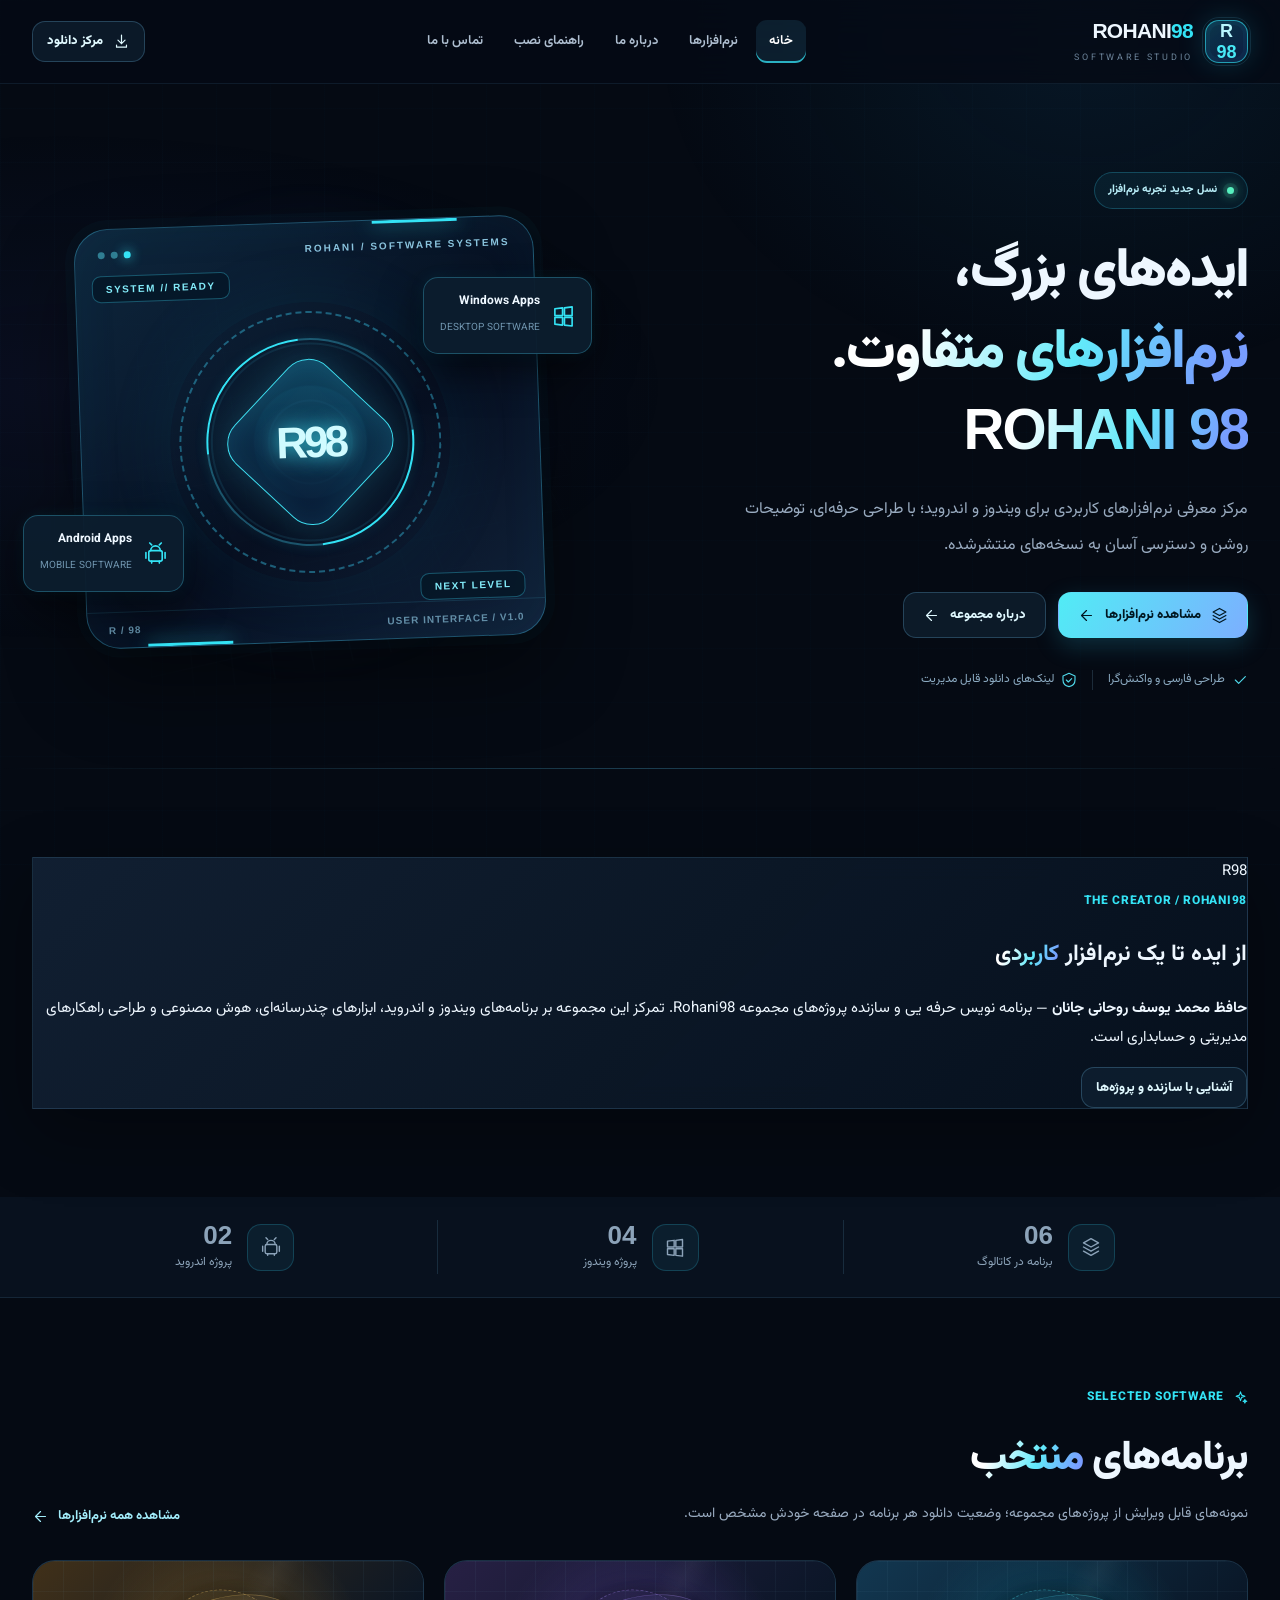
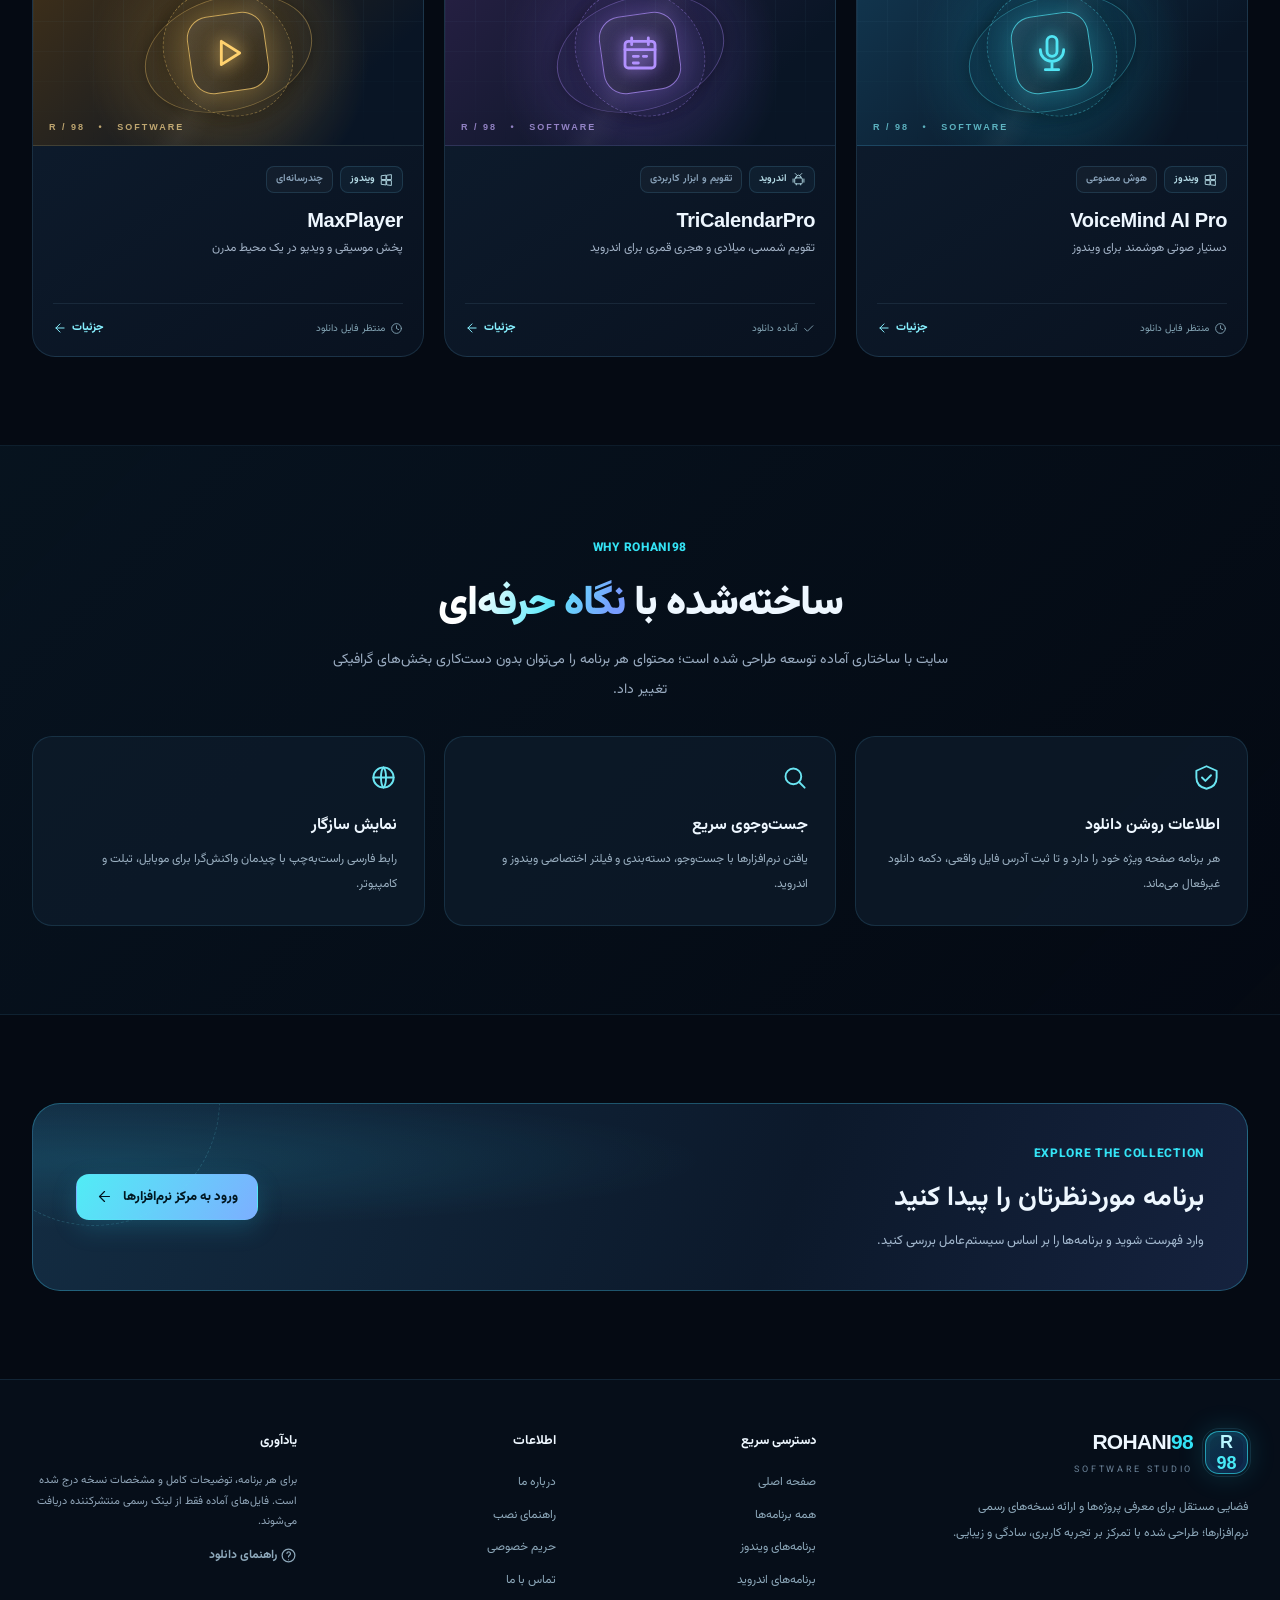
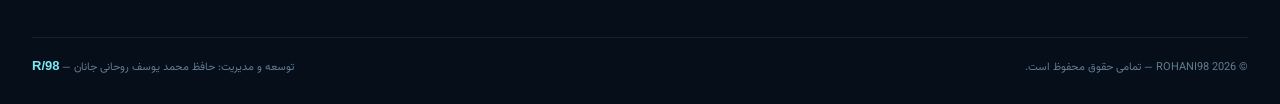
==== index.html @ c18f3418 "Add files via upload" ====
<!doctype html>
<html lang="fa" dir="rtl"><head><meta charset="utf-8"><meta name="viewport" content="width=device-width, initial-scale=1"><meta name="theme-color" content="#050a13"><meta name="description" content="Rohani98 - مجموعه معرفی و دانلود برنامه‌های ویندوز و اندروید"><meta name="color-scheme" content="dark"><title>خانه | Rohani98</title><link rel="icon" type="image/svg+xml" href="assets/images/favicon.svg"><link rel="stylesheet" href="assets/css/style.css"><script defer src="assets/js/apps.js"></script><script defer src="assets/js/main.js"></script></head><body data-page="home"><a class="skip" href="#main">پرش به محتوا</a>
<header class="site-header"><div class="container header-row"><a class="brand" href="index.html" aria-label="خانه روهانی ۹۸"><span class="brand-mark">R<span style="color:#48e9f6">98</span></span><span><span class="brand-title">ROHANI<span>98</span></span><small class="brand-sub">SOFTWARE STUDIO</small></span></a>
<nav class="nav" id="primary-nav" aria-label="فهرست اصلی">
<a class="nav-link" data-nav="home" href="index.html">خانه</a>
<a class="nav-link" data-nav="apps" href="apps.html">نرم‌افزارها</a>
<a class="nav-link" data-nav="about" href="about.html">درباره ما</a>
<a class="nav-link" data-nav="support" href="support.html">راهنمای نصب</a>
<a class="nav-link" data-nav="contact" href="contact.html">تماس با ما</a>
</nav><div class="header-action"><a href="apps.html" class="btn btn-outline btn-sm"><svg class="i" viewBox="0 0 24 24" fill="none" stroke="currentColor" stroke-width="1.7" stroke-linejoin="round" stroke-linecap="round" aria-hidden="true"><path d="M12 3v12m-5-5 5 5 5-5M5 17v3h14v-3"/></svg> مرکز دانلود</a><button type="button" id="menu-toggle" class="mobile-menu" aria-label="باز و بسته کردن فهرست" aria-expanded="false" aria-controls="primary-nav"><svg class="i" viewBox="0 0 24 24" fill="none" stroke="currentColor" stroke-width="1.7" stroke-linejoin="round" stroke-linecap="round" aria-hidden="true"><path d="M4 7h16M4 12h16M4 17h16"/></svg></button></div></div></header><main id="main">
<section class="hero"><div class="container hero-grid"><div class="hero-copy"><span class="pill"><span class="pulse-dot"></span> نسل جدید تجربه نرم‌افزار</span><h1>ایده‌های بزرگ،<br><span class="gradient-text">نرم‌افزارهای متفاوت.</span><br><span class="latin gradient-text" dir="ltr">ROHANI 98</span></h1><p>مرکز معرفی نرم‌افزارهای کاربردی برای ویندوز و اندروید؛ با طراحی حرفه‌ای، توضیحات روشن و دسترسی آسان به نسخه‌های منتشرشده.</p><div class="hero-actions"><a class="btn btn-primary" href="apps.html"><svg class="i" viewBox="0 0 24 24" fill="none" stroke="currentColor" stroke-width="1.7" stroke-linejoin="round" stroke-linecap="round" aria-hidden="true"><path d="m12 2 9 5-9 5-9-5zm-9 10 9 5 9-5M3 17l9 5 9-5"/></svg> مشاهده نرم‌افزارها <svg class="i" viewBox="0 0 24 24" fill="none" stroke="currentColor" stroke-width="1.7" stroke-linejoin="round" stroke-linecap="round" aria-hidden="true"><path d="M19 12H5m7 7-7-7 7-7"/></svg></a><a class="btn btn-outline" href="about.html">درباره مجموعه <svg class="i" viewBox="0 0 24 24" fill="none" stroke="currentColor" stroke-width="1.7" stroke-linejoin="round" stroke-linecap="round" aria-hidden="true"><path d="M19 12H5m7 7-7-7 7-7"/></svg></a></div><div class="hero-proof"><span><svg class="i" viewBox="0 0 24 24" fill="none" stroke="currentColor" stroke-width="1.7" stroke-linejoin="round" stroke-linecap="round" aria-hidden="true"><path d="m5 12 5 5L20 7"/></svg> طراحی فارسی و واکنش‌گرا</span><span class="sep"></span><span><svg class="i" viewBox="0 0 24 24" fill="none" stroke="currentColor" stroke-width="1.7" stroke-linejoin="round" stroke-linecap="round" aria-hidden="true"><path d="m12 2 9 4v6c0 6-4 9-9 10-5-1-9-4-9-10V6z"/><path d="m8 12 3 3 5-5"/></svg> لینک‌های دانلود قابل مدیریت</span></div></div>
<div class="hero-visual" aria-label="نمای تزئینی فناوری روهانی ۹۸"><div class="visual-halo"></div><div class="visual-grid"></div><div class="cyber-panel"><div class="panel-top"><span>ROHANI / SOFTWARE SYSTEMS</span><span class="panel-lights"><i></i><i></i><i></i></span></div><div class="panel-center"><div class="radar"><div class="radar-core"><span>R98</span></div></div></div><span class="radar-badge badge-top">SYSTEM // READY</span><span class="radar-badge badge-bottom">NEXT LEVEL</span><div class="panel-footer"><span>USER INTERFACE / V1.0</span><span>R / 98</span></div></div><div class="float-card float-a"><svg class="i" viewBox="0 0 24 24" fill="none" stroke="currentColor" stroke-width="1.7" stroke-linejoin="round" stroke-linecap="round" aria-hidden="true"><path d="M3 5 11 4v8H3zm10-1 8-1v9h-8zM3 14h8v8l-8-1zm10 0h8v9l-8-1z"/></svg><span><b>Windows Apps</b><small>DESKTOP SOFTWARE</small></span></div><div class="float-card float-b"><svg class="i" viewBox="0 0 24 24" fill="none" stroke="currentColor" stroke-width="1.7" stroke-linejoin="round" stroke-linecap="round" aria-hidden="true"><rect x="5" y="9" width="14" height="11" rx="2"/><path d="M7 9a5 5 0 0 1 10 0M8 3 6 1m10 2 2-2M2 11v6m20-6v6M8 20v2m8-2v2"/></svg><span><b>Android Apps</b><small>MOBILE SOFTWARE</small></span></div></div></div></section>
<section class="section studio-section" aria-labelledby="studio-title"><div class="container"><div class="studio-banner glass" data-aos><div class="studio-symbol">R<span>98</span></div><div class="studio-copy"><span class="eyebrow">THE CREATOR / ROHANI98</span><h2 id="studio-title">از ایده تا یک نرم‌افزار <span class="gradient-text">کاربردی</span></h2><p><strong>حافظ محمد یوسف روحانی جانان</strong> — برنامه نویس حرفه یی و سازنده پروژه‌های مجموعه Rohani98. تمرکز این مجموعه بر برنامه‌های ویندوز و اندروید، ابزارهای چندرسانه‌ای، هوش مصنوعی و طراحی راهکارهای مدیریتی و حسابداری است.</p><a href="about.html" class="btn btn-outline btn-sm">آشنایی با سازنده و پروژه‌ها</a></div></div></div></section>
<div class="metrics-strip"><div class="container metrics-grid"><div class="metric"><span class="metric-icon"><svg class="i" viewBox="0 0 24 24" fill="none" stroke="currentColor" stroke-width="1.7" stroke-linejoin="round" stroke-linecap="round" aria-hidden="true"><path d="m12 2 9 5-9 5-9-5zm-9 10 9 5 9-5M3 17l9 5 9-5"/></svg></span><span><strong id="app-count">۰۶</strong><span>برنامه در کاتالوگ</span></span></div><div class="metric"><span class="metric-icon"><svg class="i" viewBox="0 0 24 24" fill="none" stroke="currentColor" stroke-width="1.7" stroke-linejoin="round" stroke-linecap="round" aria-hidden="true"><path d="M3 5 11 4v8H3zm10-1 8-1v9h-8zM3 14h8v8l-8-1zm10 0h8v9l-8-1z"/></svg></span><span><strong id="windows-count">۰۴</strong><span>پروژه ویندوز</span></span></div><div class="metric"><span class="metric-icon"><svg class="i" viewBox="0 0 24 24" fill="none" stroke="currentColor" stroke-width="1.7" stroke-linejoin="round" stroke-linecap="round" aria-hidden="true"><rect x="5" y="9" width="14" height="11" rx="2"/><path d="M7 9a5 5 0 0 1 10 0M8 3 6 1m10 2 2-2M2 11v6m20-6v6M8 20v2m8-2v2"/></svg></span><span><strong id="android-count">۰۲</strong><span>پروژه اندروید</span></span></div></div></div>
<section class="section" id="software"><div class="container"><div class="section-head"><div><span class="eyebrow"><svg class="i" viewBox="0 0 24 24" fill="none" stroke="currentColor" stroke-width="1.7" stroke-linejoin="round" stroke-linecap="round" aria-hidden="true"><path d="m12 3 1.8 5.2L19 10l-5.2 1.8L12 17l-1.8-5.2L5 10l5.2-1.8zm7 12 .8 2.2L22 18l-2.2.8L19 21l-.8-2.2L16 18l2.2-.8z"/></svg> SELECTED SOFTWARE</span><h2>برنامه‌های <span class="gradient-text">منتخب</span></h2><p>نمونه‌های قابل ویرایش از پروژه‌های مجموعه؛ وضعیت دانلود هر برنامه در صفحه خودش مشخص است.</p></div><a class="text-link" href="apps.html">مشاهده همه نرم‌افزارها <svg class="i" viewBox="0 0 24 24" fill="none" stroke="currentColor" stroke-width="1.7" stroke-linejoin="round" stroke-linecap="round" aria-hidden="true"><path d="M19 12H5m7 7-7-7 7-7"/></svg></a></div><div class="apps-grid" id="featured-apps"></div></div></section>
<section class="section features-section"><div class="container"><div class="section-head center"><span class="eyebrow">WHY ROHANI98</span><h2>ساخته‌شده با <span class="gradient-text">نگاه حرفه‌ای</span></h2><p>سایت با ساختاری آماده توسعه طراحی شده است؛ محتوای هر برنامه را می‌توان بدون دست‌کاری بخش‌های گرافیکی تغییر داد.</p></div><div class="features-grid"><div class="feature-box" data-aos><svg class="i" viewBox="0 0 24 24" fill="none" stroke="currentColor" stroke-width="1.7" stroke-linejoin="round" stroke-linecap="round" aria-hidden="true"><path d="m12 2 9 4v6c0 6-4 9-9 10-5-1-9-4-9-10V6z"/><path d="m8 12 3 3 5-5"/></svg><h3>اطلاعات روشن دانلود</h3><p>هر برنامه صفحه ویژه خود را دارد و تا ثبت آدرس فایل واقعی، دکمه دانلود غیرفعال می‌ماند.</p></div><div class="feature-box" data-aos><svg class="i" viewBox="0 0 24 24" fill="none" stroke="currentColor" stroke-width="1.7" stroke-linejoin="round" stroke-linecap="round" aria-hidden="true"><circle cx="11" cy="11" r="7"/><path d="m16 16 5 5"/></svg><h3>جست‌وجوی سریع</h3><p>یافتن نرم‌افزارها با جست‌وجو، دسته‌بندی و فیلتر اختصاصی ویندوز و اندروید.</p></div><div class="feature-box" data-aos><svg class="i" viewBox="0 0 24 24" fill="none" stroke="currentColor" stroke-width="1.7" stroke-linejoin="round" stroke-linecap="round" aria-hidden="true"><circle cx="12" cy="12" r="9"/><path d="M3 12h18M12 3c3 3 3 15 0 18M12 3c-3 3-3 15 0 18"/></svg><h3>نمایش سازگار</h3><p>رابط فارسی راست‌به‌چپ با چیدمان واکنش‌گرا برای موبایل، تبلت و کامپیوتر.</p></div></div></div></section>
<section class="section"><div class="container"><div class="cta-wrap"><div><span class="eyebrow">EXPLORE THE COLLECTION</span><h2>برنامه موردنظرتان را پیدا کنید</h2><p>وارد فهرست شوید و برنامه‌ها را بر اساس سیستم‌عامل بررسی کنید.</p></div><a class="btn btn-primary" href="apps.html">ورود به مرکز نرم‌افزارها <svg class="i" viewBox="0 0 24 24" fill="none" stroke="currentColor" stroke-width="1.7" stroke-linejoin="round" stroke-linecap="round" aria-hidden="true"><path d="M19 12H5m7 7-7-7 7-7"/></svg></a></div></div></section></main><footer class="site-footer"><div class="container"><div class="footer-grid"><div class="footer-about"><a class="brand" href="index.html" aria-label="خانه روهانی ۹۸"><span class="brand-mark">R<span style="color:#48e9f6">98</span></span><span><span class="brand-title">ROHANI<span>98</span></span><small class="brand-sub">SOFTWARE STUDIO</small></span></a><p>فضایی مستقل برای معرفی پروژه‌ها و ارائه نسخه‌های رسمی نرم‌افزارها؛ طراحی شده با تمرکز بر تجربه کاربری، سادگی و زیبایی.</p></div>
<div class="footer-col"><h3>دسترسی سریع</h3><a href="index.html">صفحه اصلی</a><a href="apps.html">همه برنامه‌ها</a><a href="apps.html?platform=windows">برنامه‌های ویندوز</a><a href="apps.html?platform=android">برنامه‌های اندروید</a></div>
<div class="footer-col"><h3>اطلاعات</h3><a href="about.html">درباره ما</a><a href="support.html">راهنمای نصب</a><a href="privacy.html">حریم خصوصی</a><a href="contact.html">تماس با ما</a></div>
<div class="footer-col"><h3>یادآوری</h3><p class="footer-note">برای هر برنامه، توضیحات کامل و مشخصات نسخه درج شده است. فایل‌های آماده فقط از لینک رسمی منتشرکننده دریافت می‌شوند.</p><a class="text-link" href="support.html"><svg class="i" viewBox="0 0 24 24" fill="none" stroke="currentColor" stroke-width="1.7" stroke-linejoin="round" stroke-linecap="round" aria-hidden="true"><circle cx="12" cy="12" r="9"/><path d="M9.8 9a2.5 2.5 0 1 1 4.3 2c-1.2 1.1-2.1 1.4-2.1 3M12 18h.01"/></svg> راهنمای دانلود</a></div></div><div class="footer-bottom"><span>© <span id="year"></span> ROHANI98 — تمامی حقوق محفوظ است.</span><span>توسعه و مدیریت: <a href="about.html">حافظ محمد یوسف روحانی جانان</a> — <b>R/98</b></span></div></div></footer></body></html>
---- assets/css/style.css ----
@import url('https://fonts.googleapis.com/css2?family=Vazirmatn:wght@300;400;500;600;700;800;900&display=swap');
:root{color-scheme:dark;--bg:#050a13;--bg2:#08111d;--panel:#0d1727;--panel2:#0f2032;--text:#eef7ff;--muted:#9aacc1;--faint:#71849b;--line:rgba(89,157,195,.20);--cyan:#34e3f5;--blue:#5b8dff;--violet:#976cff;--green:#58efb2;--radius:24px;--shadow:0 24px 65px rgba(0,0,0,.33);--max:1216px}
*{box-sizing:border-box}html{scroll-behavior:smooth}body{margin:0;direction:rtl;background:var(--bg);color:var(--text);font-family:'Vazirmatn',Tahoma,Arial,sans-serif;font-size:15px;line-height:1.9;overflow-x:hidden}body::before{content:'';position:fixed;inset:0;pointer-events:none;z-index:-1;background:radial-gradient(ellipse at 85% 4%,rgba(18,95,140,.16),transparent 28%),radial-gradient(ellipse at 5% 43%,rgba(38,44,110,.15),transparent 35%),linear-gradient(rgba(35,114,155,.025) 1px,transparent 1px),linear-gradient(90deg,rgba(35,114,155,.025) 1px,transparent 1px);background-size:auto,auto,54px 54px,54px 54px}
a{color:inherit;text-decoration:none}button,input,select,textarea{font:inherit}button{cursor:pointer}button:disabled{cursor:not-allowed}::selection{background:rgba(52,227,245,.33)}:focus-visible{outline:3px solid rgba(52,227,245,.75);outline-offset:4px}img,svg{max-width:100%}.i{width:20px;height:20px;flex:none;vertical-align:middle}.container{width:min(var(--max),calc(100% - 48px));margin:0 auto}.skip{position:absolute;top:-80px;right:18px;z-index:9999;background:var(--cyan);color:#001117;padding:8px 18px;border-radius:12px}.skip:focus{top:12px}.muted{color:var(--muted)}.tiny{font-size:12px}.eyebrow{display:inline-flex;align-items:center;gap:9px;font-size:12px;font-weight:800;letter-spacing:.7px;color:var(--cyan)}.eyebrow .i{height:15px;width:15px}.gradient-text{background:linear-gradient(110deg,#fff 20%,#62eafa 58%,#789dff 90%);background-clip:text;-webkit-background-clip:text;color:transparent}.glass{background:linear-gradient(135deg,rgba(19,34,54,.88),rgba(7,18,31,.82));border:1px solid var(--line);box-shadow:var(--shadow);backdrop-filter:blur(12px)}.site-header{height:84px;position:sticky;top:0;z-index:50;background:rgba(5,11,21,.81);border-bottom:1px solid rgba(86,146,186,.13);backdrop-filter:blur(22px)}.header-row{height:100%;display:flex;justify-content:space-between;align-items:center;gap:22px}.brand{display:inline-flex;align-items:center;gap:12px;flex:none;white-space:nowrap}.brand-mark{width:43px;height:43px;display:grid;place-items:center;border:1px solid rgba(53,233,250,.6);border-radius:14px;background:linear-gradient(140deg,rgba(23,124,156,.4),rgba(16,34,80,.75));box-shadow:inset 0 0 0 4px rgba(43,187,222,.05),0 0 29px rgba(34,204,237,.2);position:relative;font:900 18px/1 Arial,sans-serif;color:#b8f7ff}.brand-mark::after{content:'';position:absolute;inset:-4px;border:1px solid rgba(77,164,200,.17);border-radius:17px}.brand-title{font:900 21px/1.2 Arial,sans-serif;letter-spacing:-.7px}.brand-title span{color:var(--cyan)}.brand-sub{display:block;color:#6c8399;font-size:9px;letter-spacing:2.7px;text-transform:uppercase;line-height:1.3;margin-top:4px}.nav{display:flex;align-items:center;gap:5px}.nav-link{padding:9px 13px;color:#aebed0;border-radius:11px;font-size:13px;font-weight:650;transition:color .22s,background .22s}.nav-link:hover,.nav-link.active{color:#fff;background:rgba(69,158,198,.14)}.nav-link.active{box-shadow:inset 0 -2px 0 rgba(52,227,245,.75)}.header-action{display:flex;align-items:center;gap:9px}.btn{display:inline-flex;align-items:center;justify-content:center;gap:10px;min-height:46px;padding:10px 19px;border-radius:13px;border:1px solid transparent;font-size:13px;font-weight:800;line-height:1.4;transition:transform .22s,box-shadow .22s,border-color .22s,background .22s}.btn:hover:not(:disabled){transform:translateY(-2px)}.btn .i{width:17px;height:17px}.btn-primary{color:#001721;background:linear-gradient(120deg,#51ecf5,#7cafff);box-shadow:0 8px 25px rgba(40,183,220,.22)}.btn-primary:hover{box-shadow:0 10px 35px rgba(40,183,220,.34)}.btn-outline{border-color:rgba(105,178,217,.28);color:#e0f9ff;background:rgba(17,37,55,.6)}.btn-outline:hover{border-color:rgba(52,227,245,.55);background:rgba(24,58,82,.7)}.btn-disabled{background:#172533;color:#7990a2;border:1px solid #29394a}.btn-sm{min-height:41px;padding:9px 14px}.btn-block{width:100%}.mobile-menu{display:none;min-width:44px;height:44px;border:1px solid var(--line);border-radius:12px;background:var(--panel);color:#fff}.mobile-menu .i{height:24px;width:24px}.hero{position:relative;padding:88px 0 78px;overflow:hidden}.hero::after{content:'';position:absolute;left:0;right:0;bottom:0;height:1px;background:linear-gradient(90deg,transparent,rgba(76,172,209,.32),transparent)}.hero-grid{display:grid;grid-template-columns:1.04fr .96fr;align-items:center;gap:58px}.hero-copy{position:relative;z-index:2}.pill{display:inline-flex;align-items:center;gap:10px;border:1px solid rgba(56,202,230,.26);border-radius:100px;padding:7px 13px;background:rgba(20,95,121,.16);color:#b7ecf6;font-size:11px;font-weight:800}.pulse-dot{width:7px;height:7px;border-radius:50%;background:#57efbe;box-shadow:0 0 0 4px rgba(87,239,190,.10),0 0 12px #53efb7}.hero h1{font-size:clamp(36px,4.3vw,66px);line-height:1.48;font-weight:900;letter-spacing:-1.8px;margin:24px 0 15px}.hero h1 .latin{font:900 1.03em/1.1 Arial,sans-serif;letter-spacing:-2px}.hero p{font-size:16px;line-height:2.25;color:var(--muted);max-width:540px;margin:0 0 28px}.hero-actions{display:flex;gap:12px;flex-wrap:wrap}.hero-proof{display:flex;align-items:center;gap:15px;flex-wrap:wrap;margin-top:30px;color:#8cabc2;font-size:12px}.hero-proof span{display:inline-flex;gap:7px;align-items:center}.hero-proof .i{color:#50d9ea;width:16px;height:16px}.hero-proof .sep{width:1px;height:20px;background:rgba(122,175,211,.2);padding:0}.hero-visual{min-height:505px;position:relative;display:grid;place-items:center;isolation:isolate}.visual-halo{position:absolute;width:500px;height:500px;border-radius:50%;background:radial-gradient(circle,rgba(23,176,213,.20),rgba(44,67,141,.12) 34%,transparent 70%);filter:blur(7px)}.visual-grid{position:absolute;inset:40px -12px;background-image:linear-gradient(rgba(58,160,194,.12) 1px,transparent 1px),linear-gradient(90deg,rgba(58,160,194,.12) 1px,transparent 1px);background-size:31px 31px;mask-image:radial-gradient(circle,black,transparent 72%);transform:perspective(500px) rotateX(31deg) rotateZ(-12deg)}.cyber-panel{width:min(100%,460px);height:420px;position:relative;border:1px solid rgba(72,195,234,.34);border-radius:34px;overflow:hidden;background:linear-gradient(142deg,rgba(16,48,73,.76),rgba(7,16,33,.96) 58%,rgba(18,38,63,.91));box-shadow:0 35px 80px rgba(0,0,0,.45),inset 0 0 50px rgba(26,121,159,.06),0 0 0 9px rgba(41,130,169,.045);transform:rotate(-2deg)}.cyber-panel:before,.cyber-panel:after{content:'';position:absolute;height:3px;width:85px;background:var(--cyan);box-shadow:0 0 20px rgba(58,235,251,.8)}.cyber-panel:before{top:0;right:75px}.cyber-panel:after{bottom:0;left:60px}.panel-top{display:flex;align-items:center;justify-content:space-between;position:absolute;top:0;left:0;right:0;padding:20px 23px;color:#8ac4de;font:700 10px Arial,sans-serif;letter-spacing:2px}.panel-lights{display:flex;gap:6px}.panel-lights i{display:block;width:7px;height:7px;border-radius:50%;background:rgba(84,213,233,.5)}.panel-lights i:first-child{background:var(--cyan);box-shadow:0 0 12px var(--cyan)}.panel-center{position:absolute;inset:61px 0 42px;display:grid;place-items:center}.radar{width:280px;height:280px;border-radius:50%;position:relative;display:grid;place-items:center;background:radial-gradient(circle,rgba(43,186,219,.13) 0 28%,transparent 29%),repeating-radial-gradient(circle,transparent 0 40px,rgba(55,169,201,.13) 41px 42px,transparent 43px 57px);box-shadow:0 0 75px rgba(31,184,215,.08)}.radar:before{content:'';position:absolute;inset:9px;border:2px dashed rgba(60,208,244,.40);border-radius:50%;animation:spin 30s linear infinite}.radar:after{content:'';position:absolute;inset:36px;border:2px solid rgba(67,207,237,.35);border-left-color:var(--cyan);border-right-color:var(--cyan);border-radius:50%;transform:rotate(40deg);box-shadow:0 0 14px rgba(52,227,245,.10);animation:spin 19s linear infinite reverse}.radar-core{width:134px;height:134px;z-index:1;border-radius:28px;display:grid;place-items:center;transform:rotate(45deg);background:linear-gradient(145deg,rgba(22,110,144,.55),rgba(8,24,51,.95));border:1px solid #3dddf0;box-shadow:inset 0 0 25px rgba(46,206,237,.12),0 0 35px rgba(48,189,219,.24)}.radar-core span{transform:rotate(-45deg);font:900 44px Arial,sans-serif;letter-spacing:-4px;color:#d0fbff;text-shadow:0 0 20px #3dd9ea}.radar-badge{position:absolute;color:#83ecfa;background:rgba(5,23,39,.83);border:1px solid rgba(58,204,235,.35);padding:7px 13px;border-radius:9px;font:700 10px Arial,sans-serif;letter-spacing:1.5px;z-index:2}.badge-top{top:46px;left:16px}.badge-bottom{bottom:37px;right:19px}.panel-footer{position:absolute;bottom:0;left:0;right:0;padding:12px 21px;border-top:1px solid rgba(72,183,215,.16);display:flex;justify-content:space-between;color:#638fa8;font:600 10px Arial,sans-serif;letter-spacing:1px}.float-card{position:absolute;z-index:3;background:rgba(12,30,46,.96);border:1px solid rgba(65,192,225,.32);padding:12px 16px;border-radius:15px;box-shadow:0 15px 40px #0008,0 0 15px #0cc4e418;display:flex;align-items:center;gap:12px;animation:float 6s ease-in-out infinite}.float-card .i{color:var(--cyan);width:23px;height:23px}.float-card b{display:block;font-size:12px}.float-card small{color:#7196b0;font-size:10px}.float-a{right:-4px;top:98px}.float-b{left:-9px;bottom:92px;animation-delay:-3s}.metrics-strip{border-bottom:1px solid rgba(86,146,186,.16);background:rgba(12,26,42,.52)}.metrics-grid{display:grid;grid-template-columns:repeat(3,1fr);padding:23px 0}.metric{display:flex;justify-content:center;gap:15px;align-items:center;border-left:1px solid rgba(93,154,191,.2)}.metric:last-child{border-left:0}.metric-icon{height:47px;width:47px;border-radius:14px;display:grid;place-items:center;border:1px solid rgba(54,204,235,.21);background:rgba(38,149,184,.10);color:#7fe8f4}.metric strong{display:block;font:900 26px Arial,sans-serif;line-height:1.2}.metric span{color:#8ca3b9;font-size:12px}.section{padding:88px 0}.section-head{display:flex;align-items:end;justify-content:space-between;gap:24px;margin-bottom:31px}.section-head.center{text-align:center;display:block}.section-head h2,.page-heading h1{font-size:clamp(28px,3.2vw,43px);letter-spacing:-1px;line-height:1.6;margin:10px 0 7px;font-weight:900}.section-head p,.page-heading p{color:var(--muted);margin:0;font-size:14px;max-width:640px;line-height:2.15}.section-head.center p{margin:0 auto}.text-link{color:#a2edfb;display:inline-flex;align-items:center;gap:9px;font-size:13px;font-weight:700}.text-link .i{width:17px;height:17px}.text-link:hover{color:white}.apps-grid{display:grid;grid-template-columns:repeat(3,minmax(0,1fr));gap:20px}.app-card{border:1px solid rgba(93,159,195,.19);border-radius:23px;overflow:hidden;background:linear-gradient(145deg,rgba(15,31,50,.96),rgba(9,18,32,.98));transition:transform .25s,border-color .25s,box-shadow .25s;min-width:0}.app-card:hover{transform:translateY(-7px);border-color:rgba(67,220,245,.45);box-shadow:0 22px 45px #0007,0 0 30px #2fe2f31b}.app-cover{height:185px;position:relative;overflow:hidden;display:grid;place-items:center;background:radial-gradient(circle at 50% 55%,var(--glow),transparent 64%),linear-gradient(136deg,var(--from),#091525 78%);isolation:isolate;border-bottom:1px solid rgba(92,169,208,.14)}.tone-cyan{--primary:#51e5f4;--glow:#148fac57;--from:#123750}.tone-violet{--primary:#b291ff;--glow:#6448aa6d;--from:#272044}.tone-amber{--primary:#ffd16e;--glow:#c28e305a;--from:#403019}.tone-rose{--primary:#ff86b9;--glow:#ad42626b;--from:#461e3a}.tone-blue{--primary:#8db7ff;--glow:#3259b96a;--from:#142b55}.tone-emerald{--primary:#78ffd2;--glow:#297e6c71;--from:#103e38}.app-cover:before{content:'';position:absolute;inset:0;background:linear-gradient(120deg,transparent 45%,rgba(255,255,255,.035) 50%,transparent 55%);z-index:2}.cover-pattern{position:absolute;inset:0;background-image:linear-gradient(rgba(120,190,218,.06) 1px,transparent 1px),linear-gradient(90deg,rgba(120,190,218,.06) 1px,transparent 1px);background-size:30px 30px;mask-image:linear-gradient(to bottom,black,transparent)}.cover-orbit{width:171px;height:171px;border:1px solid color-mix(in srgb,var(--primary) 34%,transparent);border-radius:50%;position:absolute;box-shadow:0 0 20px #0005;transform:rotate(-16deg) scaleY(.66)}.orbit-b{width:136px;height:136px;transform:rotate(38deg) scaleY(.89);border-style:dashed}.cover-icon{height:78px;width:78px;background:linear-gradient(145deg,#ffffff11,#00000050);border-radius:22px;display:grid;place-items:center;position:relative;z-index:3;border:1px solid color-mix(in srgb,var(--primary) 72%,transparent);box-shadow:0 0 33px color-mix(in srgb,var(--primary) 27%,transparent),inset 0 0 20px #ffffff0d;transform:rotate(-8deg)}.cover-icon .i{width:40px;height:40px;transform:rotate(8deg);color:var(--primary);filter:drop-shadow(0 0 8px var(--primary))}.cover-id{font:600 9px Arial,sans-serif;position:absolute;bottom:13px;left:16px;letter-spacing:2px;color:color-mix(in srgb,var(--primary) 75%,white);opacity:.7}.app-card-body{padding:20px 20px 17px}.app-chips,.detail-tags{display:flex;gap:7px;flex-wrap:wrap}.chip{display:inline-flex;align-items:center;gap:5px;border:1px solid rgba(85,162,195,.2);background:rgba(61,109,139,.11);padding:4px 9px;color:#b4dae5;border-radius:8px;font-size:10px;line-height:1.65;font-weight:650}.chip .i{height:13px;width:13px}.chip-muted{color:#89a2b9;background:#ffffff08}.app-card h3{font:800 20px Arial,'Vazirmatn',sans-serif;letter-spacing:-.35px;margin:16px 0 4px}.app-card p{font-size:12px;min-height:52px;color:#a1b1c5;line-height:2;margin:0 0 15px}.card-bottom{border-top:1px solid rgba(120,159,192,.13);display:flex;justify-content:space-between;align-items:center;gap:6px;padding-top:14px}.status-text{display:inline-flex;gap:5px;align-items:center;color:#82a3b3;font-size:10px}.status-text .i{width:13px;height:13px}.link-arrow{display:inline-flex;gap:5px;align-items:center;color:#86effe;font-size:11px;font-weight:800}.link-arrow .i{width:14px;height:14px}.features-section{position:relative;border-top:1px solid rgba(71,141,176,.12);border-bottom:1px solid rgba(71,141,176,.12);background:linear-gradient(135deg,rgba(15,45,65,.27),rgba(4,10,20,.2))}.features-grid{display:grid;grid-template-columns:repeat(3,1fr);gap:19px}.feature-box{padding:27px;border-radius:20px;border:1px solid rgba(77,160,198,.18);background:rgba(15,30,47,.67)}.feature-box>.i{width:27px;height:27px;color:#6be5f2;margin-bottom:20px}.feature-box h3{font-size:16px;margin:0 0 6px}.feature-box p{color:#9aafc0;font-size:12px;margin:0;line-height:2.1}.cta-wrap{position:relative;padding:36px 43px;border:1px solid rgba(67,202,235,.32);border-radius:28px;overflow:hidden;background:radial-gradient(ellipse at 6% 30%,rgba(41,183,216,.17),transparent 37%),linear-gradient(110deg,#132c42,#0c192b 62%,#15223e);display:flex;align-items:center;justify-content:space-between;gap:26px}.cta-wrap::after{content:'';position:absolute;height:250px;width:250px;border:1px dashed rgba(103,224,240,.18);border-radius:50%;left:-65px;top:-130px}.cta-wrap h2{font-size:27px;margin:5px 0}.cta-wrap p{color:#a5bad0;font-size:13px;margin:0}.site-footer{border-top:1px solid rgba(72,141,178,.19);padding:49px 0 25px;background:#060e19}.footer-grid{display:grid;grid-template-columns:1.5fr .85fr .85fr 1fr;gap:35px}.footer-about p{font-size:12px;color:#8da8ba;max-width:300px;line-height:2.15;margin-top:19px}.footer-col h3{font-size:13px;margin:0 0 17px}.footer-col a{display:block;width:fit-content;font-size:12px;color:#8da8ba;margin-bottom:10px}.footer-col a:hover{color:#64e8f6}.footer-note{font-size:11px;color:#91a6b9}.footer-bottom{display:flex;align-items:center;justify-content:space-between;gap:15px;margin-top:35px;padding-top:20px;border-top:1px solid rgba(81,145,177,.15);color:#617c93;font-size:11px}.footer-bottom b{color:#7ce8f3;font:900 13px Arial,sans-serif}
/* secondary pages */
.page-header{padding:77px 0 52px;position:relative}.page-header:after{content:'';position:absolute;right:0;left:0;bottom:0;height:1px;background:linear-gradient(90deg,transparent,#38738e4b,transparent)}.page-heading{max-width:800px}.page-heading h1{margin:14px 0 12px}.catalog-bar{display:flex;align-items:center;flex-wrap:wrap;justify-content:space-between;gap:20px;margin-bottom:26px}.filters{display:flex;flex-wrap:wrap;gap:7px}.filter-btn{border:1px solid rgba(72,137,177,.19);background:#111f30;color:#a2b6c6;border-radius:11px;padding:10px 17px;font-size:12px;font-weight:750;transition:.2s}.filter-btn:hover,.filter-btn.selected{background:rgba(39,158,186,.18);color:#aefaff;border-color:rgba(60,209,237,.48)}.catalog-tools{display:flex;gap:10px;align-items:center;flex-wrap:wrap}.search-control{height:44px;border:1px solid rgba(75,144,182,.27);display:flex;align-items:center;gap:9px;padding:0 13px;background:#101c2d;border-radius:12px;min-width:250px}.search-control .i{width:17px;height:17px;color:#6bdbe9}.search-control input{color:#edfaff;min-width:0;width:100%;background:transparent;border:0;outline:0;font-size:12px}.search-control input::placeholder{color:#8094a7}.catalog-sort{height:44px;min-width:130px;background:#101c2d;border:1px solid rgba(75,144,182,.27);border-radius:12px;color:#c6dbe8;padding:0 10px;font-size:12px}.results-line{display:flex;justify-content:space-between;align-items:center;color:#829ab0;font-size:12px;margin-bottom:18px}.empty{padding:65px 20px;text-align:center;background:#0c1928;border:1px solid var(--line);border-radius:20px}.empty .i{width:38px;height:38px;color:#7ddef0}.empty h3{margin:15px 0 5px}.empty p{color:var(--muted)}.empty[hidden]{display:none}.crumb{display:flex;gap:12px;align-items:center;flex-wrap:wrap;color:#859bb0;font-size:12px;margin-bottom:36px}.crumb a:hover{color:#b7f7fc}.crumb strong{color:#d9f4ff;font-weight:700}.details-grid{display:grid;grid-template-columns:1fr 365px;gap:28px;align-items:start}.details-main h1{font:900 clamp(34px,4.1vw,55px) Arial,'Vazirmatn',sans-serif;letter-spacing:-1px;margin:12px 0}.details-lead{color:#b7cfe1;font-size:18px;margin:2px 0 22px}.detail-tags{margin-bottom:32px}.details-copy{padding:28px;border-radius:21px}.details-copy h2{font-size:20px;margin:0 0 10px}.details-copy h3{font-size:16px;margin:28px 0 12px}.details-copy p{font-size:14px;line-height:2.35;color:#aebfd2;margin:0}.feature-list{list-style:none;padding:0;display:grid;grid-template-columns:repeat(2,1fr);gap:13px;margin:0}.feature-list li{color:#c2d1e1;font-size:13px;display:flex;align-items:center;gap:8px}.feature-list .i{width:16px;height:16px;color:#6befc1}.details-side{display:grid;gap:17px}.detail-art{border-radius:22px;height:250px;border:1px solid rgba(93,165,207,.26)}.detail-art .cover-orbit{width:230px;height:230px}.detail-art .orbit-b{width:170px;height:170px}.detail-art .cover-icon{width:110px;height:110px}.detail-art .cover-icon .i{height:52px;width:52px}.download-panel{padding:22px;border-radius:19px}.mini-label{color:#87a3b9;font-size:11px}.ready,.waiting{display:block;font-size:15px;margin:3px 0 18px}.ready{color:#6eebbb}.waiting{color:#e1c492}.spec{display:flex;justify-content:space-between;gap:10px;border-top:1px solid rgba(97,154,193,.16);padding:13px 0;font-size:12px;color:#879eb1}.spec b{color:#d6eafa;font-weight:600}.download-panel .btn{margin-top:14px}.panel-note{font-size:11px;line-height:1.9;color:#7994a9;text-align:center;margin:13px 0 0}.not-found{border-radius:20px;padding:50px}.not-found h1{font-size:29px}.not-found .btn{margin-top:20px}.prose-grid{display:grid;grid-template-columns:1.2fr .8fr;gap:24px}.prose-card{padding:32px;border-radius:24px}.prose-card h2{font-size:23px;margin:0 0 15px}.prose-card h3{font-size:17px;margin:22px 0 7px}.prose-card p{font-size:14px;line-height:2.5;color:#abc0d0;margin:0 0 12px}.about-mark{height:106px;width:106px;border:1px solid rgba(62,227,245,.7);border-radius:30px;display:grid;place-items:center;font:900 36px Arial,sans-serif;letter-spacing:-2px;color:#c4fcff;background:radial-gradient(circle,#27768e66,#0c1b30);box-shadow:0 0 50px #26def332;margin-bottom:23px}.about-person{font-size:18px;margin:0 0 3px}.about-job{font-size:12px;color:#70dbea;margin-bottom:16px}.about-points{display:grid;gap:12px}.about-points span{display:flex;align-items:center;gap:10px;font-size:12px;color:#adc2d2}.about-points .i{color:#6dedda}.timeline{display:grid;gap:13px}.step-card{border:1px solid rgba(91,156,187,.21);border-radius:18px;background:linear-gradient(130deg,#0f1f32,#0b1626);padding:22px 24px;display:flex;gap:17px;align-items:flex-start}.step-no{height:37px;width:37px;border-radius:11px;flex:none;display:grid;place-items:center;font:900 13px Arial,sans-serif;color:#72e9f6;border:1px solid rgba(82,215,237,.38);background:rgba(40,151,182,.11)}.step-card h3{font-size:15px;margin:0 0 4px}.step-card p{color:#9cb0c3;font-size:12px;margin:0;line-height:2.2}.faq{display:grid;gap:12px}.faq details{background:linear-gradient(135deg,#101e30,#0a1727);border:1px solid rgba(90,158,196,.19);border-radius:15px;padding:0 22px}.faq summary{cursor:pointer;list-style:none;font-size:14px;font-weight:750;padding:17px 0;position:relative;padding-left:26px}.faq summary::-webkit-details-marker{display:none}.faq summary:after{content:'+';position:absolute;left:0;font-size:23px;color:#58dfe9;top:11px;line-height:1.6}.faq details[open] summary:after{content:'−'}.faq details p{margin:0 0 20px;color:#9ab3c8;font-size:12px;line-height:2.3;border-top:1px solid #ffffff15;padding-top:13px}.contact-grid{display:grid;grid-template-columns:1.18fr .82fr;gap:24px}.contact-form,.contact-side{border-radius:23px;padding:30px}.form-fields{display:grid;grid-template-columns:1fr 1fr;gap:15px}.field{display:grid;gap:8px;margin-bottom:17px}.field label{font-size:12px;font-weight:750;color:#c7dae8}.field input,.field textarea{border:1px solid rgba(90,160,200,.28);border-radius:12px;background:#071523;color:#e9faff;outline:0;padding:11px 14px;font-size:13px;transition:border-color .2s}.field input:focus,.field textarea:focus{border-color:#45c5e4}.field textarea{resize:vertical;min-height:158px}.form-hint{color:#889dad;font-size:11px;margin:11px 0 0;line-height:2}.contact-tile{padding:16px 0;border-bottom:1px solid rgba(107,169,202,.14)}.contact-tile:last-child{border-bottom:0}.contact-tile .i{color:#67e7f3;width:21px;height:21px;margin-left:8px}.contact-tile a,.contact-tile span{color:#a9c3d7;font-size:13px;overflow-wrap:anywhere}.contact-tile .not-set{opacity:.7}.contact-tile p{color:#8198ae;font-size:11px;margin:6px 0 0}.message-preview{width:100%;margin-top:12px;padding:12px;background:#071523;border:1px solid var(--line);border-radius:12px;color:#fff;min-height:120px}.legal{max-width:850px}.legal h2{font-size:20px;margin:28px 0 8px}.legal p,.legal li{color:#a8bfd0;font-size:13px;line-height:2.5}.toast{position:fixed;bottom:25px;left:25px;background:#153448;border:1px solid #57e4f3;color:#dffcff;z-index:200;border-radius:13px;padding:11px 18px;box-shadow:0 10px 28px #0007;opacity:0;transform:translateY(30px);transition:.3s;pointer-events:none;max-width:340px}.toast.show{opacity:1;transform:translateY(0)}[data-aos]{opacity:0;transform:translateY(17px);transition:opacity .7s,transform .7s}[data-aos].visible{opacity:1;transform:translateY(0)}@keyframes float{50%{transform:translateY(-11px)}}@keyframes spin{to{transform:rotate(360deg)}}
@media(max-width:1080px){.nav-link{padding:9px 9px}.header-action .btn{display:none}.hero-grid{gap:15px}.hero h1{font-size:46px}.float-a{right:-10px}.float-b{left:0}.apps-grid{gap:13px}.app-card-body{padding:17px}.footer-grid{gap:25px}}
@media(max-width:800px){.site-header{height:73px}.mobile-menu{display:grid;place-items:center}.nav{position:absolute;top:73px;left:0;right:0;display:none;flex-direction:column;align-items:stretch;gap:0;padding:12px 24px 20px;background:rgba(7,16,29,.98);border-bottom:1px solid var(--line);box-shadow:0 20px 30px #0009}.nav.is-open{display:flex}.nav-link{padding:12px}.hero{padding:61px 0}.hero-grid{grid-template-columns:1fr}.hero h1{font-size:clamp(37px,8vw,56px)}.hero-visual{min-height:435px}.cyber-panel{width:min(450px,90vw);height:375px}.panel-center{inset:50px 0 35px}.radar{width:250px;height:250px}.radar-core{width:121px;height:121px}.metrics-grid{padding:17px 0}.apps-grid,.features-grid{grid-template-columns:repeat(2,minmax(0,1fr))}.footer-grid{grid-template-columns:repeat(2,minmax(0,1fr))}.details-grid{grid-template-columns:1fr}.details-side{grid-template-columns:1fr 1fr}.contact-grid,.prose-grid{grid-template-columns:1fr}.section{padding:65px 0}}
@media(max-width:570px){.container{width:min(100% - 30px,var(--max))}.brand-mark{width:40px;height:40px}.hero{padding:46px 0 40px}.hero h1{font-size:36px;letter-spacing:-.7px;line-height:1.56}.hero p{font-size:13px}.hero-actions{gap:9px}.hero-actions .btn{flex:1;min-width:130px;padding:10px 12px;font-size:12px}.hero-proof{gap:10px;margin-top:24px}.hero-proof .sep{display:none}.hero-visual{min-height:360px}.cyber-panel{height:320px;border-radius:25px}.panel-top{padding:15px}.panel-center{inset:42px 0 25px}.radar{height:212px;width:212px}.radar-core{height:100px;width:100px;border-radius:24px}.radar-core span{font-size:34px}.radar-badge{font-size:8px}.float-card{padding:9px 10px;gap:7px}.float-card b{font-size:10px}.float-card small{font-size:8px}.float-a{top:46px;right:-3px}.float-b{bottom:58px;left:-4px}.metrics-grid{gap:0}.metric{gap:7px;flex-direction:column;text-align:center}.metric-icon{width:35px;height:35px;border-radius:10px}.metric-icon .i{width:17px;height:17px}.metric strong{font-size:18px}.metric span{font-size:10px}.section{padding:53px 0}.section-head{align-items:start;flex-direction:column;gap:7px;margin-bottom:22px}.section-head h2,.page-heading h1{font-size:29px}.apps-grid,.features-grid,.details-side{grid-template-columns:1fr}.app-cover{height:205px}.app-card p{min-height:0}.feature-box{padding:22px}.cta-wrap{padding:26px 24px;display:block}.cta-wrap h2{font-size:23px}.cta-wrap .btn{margin-top:18px}.footer-grid{gap:21px}.footer-about{grid-column:span 2}.footer-bottom{flex-direction:column;align-items:start;gap:5px}.page-header{padding:51px 0 34px}.catalog-bar{align-items:stretch}.filters,.catalog-tools{width:100%}.filter-btn{flex:1}.search-control{flex:1;min-width:0}.catalog-sort{min-width:112px}.details-copy,.prose-card,.contact-form,.contact-side{padding:21px}.details-main h1{font-size:34px}.details-lead{font-size:15px}.feature-list{grid-template-columns:1fr}.form-fields{grid-template-columns:1fr}.form-fields .field{margin-bottom:0}.contact-grid{gap:14px}.toast{left:12px;right:12px;max-width:none}.not-found{padding:27px}.not-found h1{font-size:24px}}
@media(prefers-reduced-motion:reduce){html{scroll-behavior:auto}*,*:before,*:after{animation-duration:.01ms!important;animation-iteration-count:1!important;transition-duration:.01ms!important}[data-aos]{opacity:1;transform:none}}
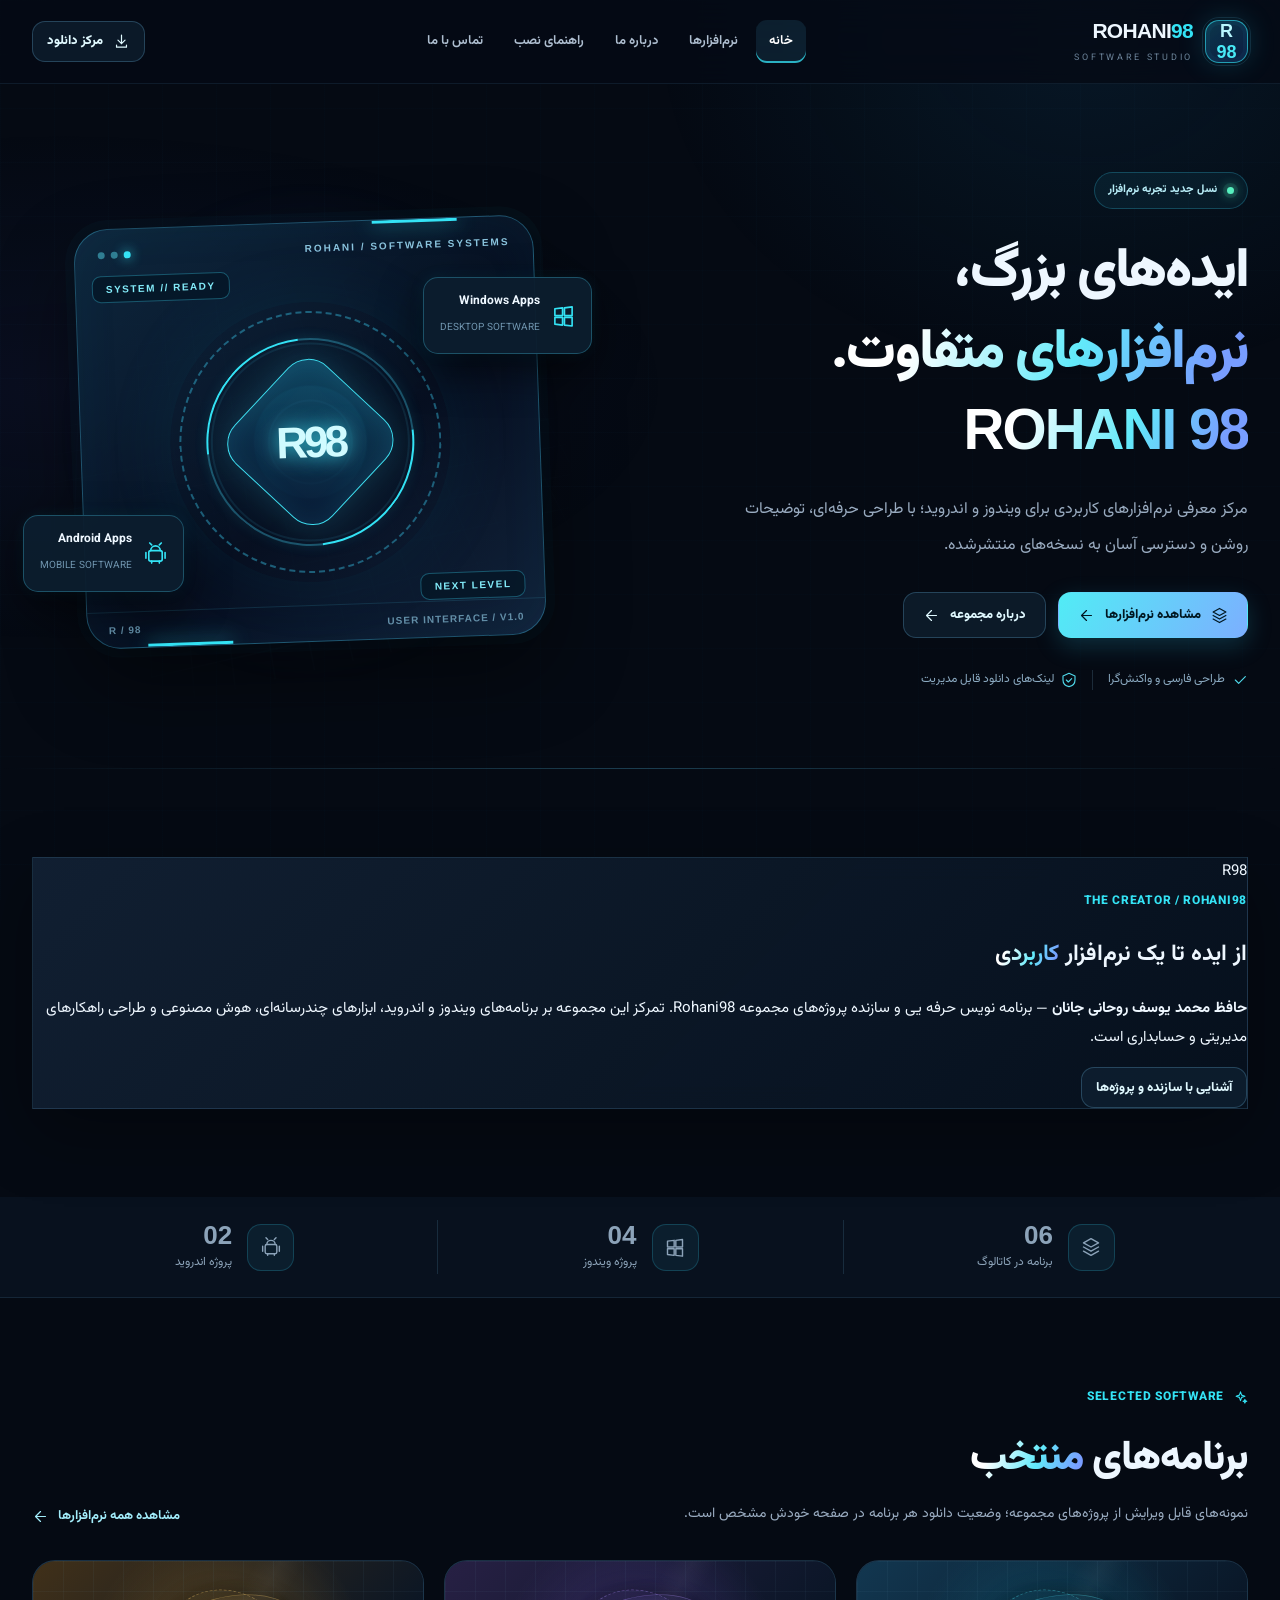
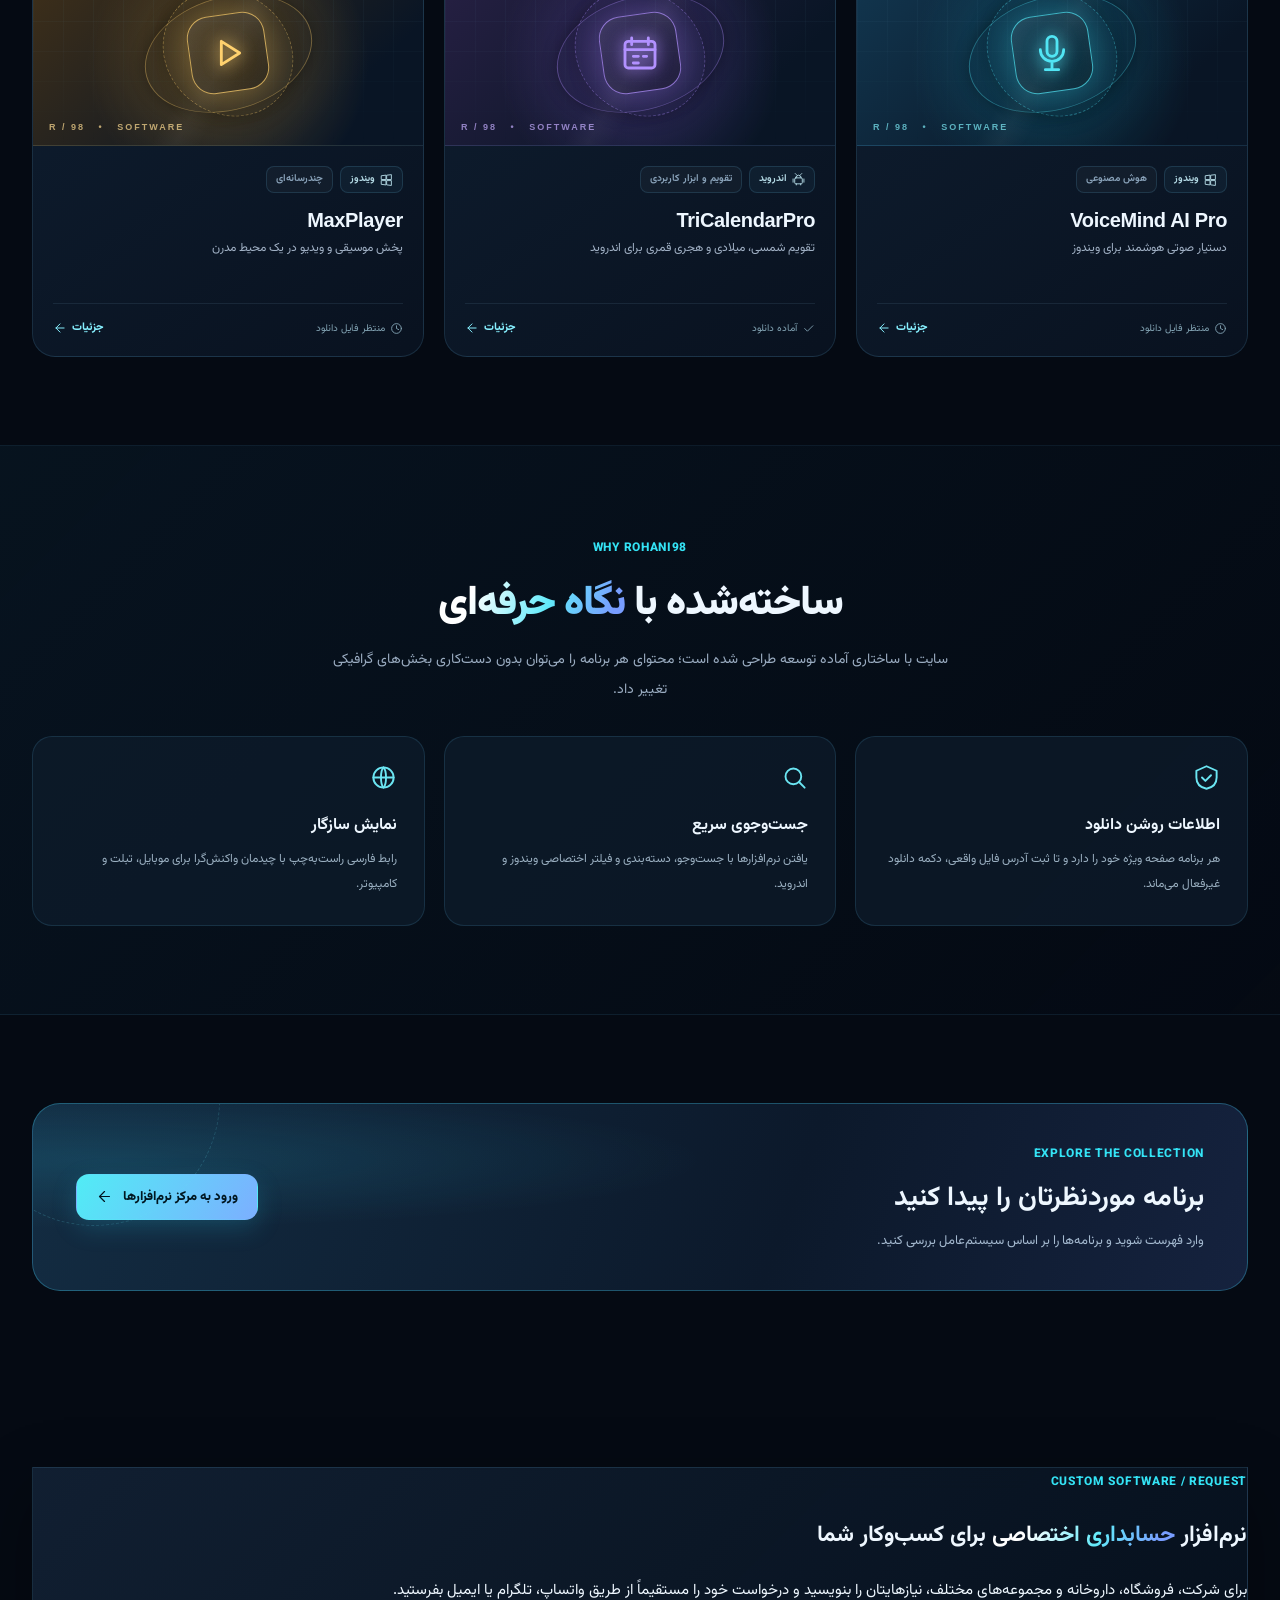
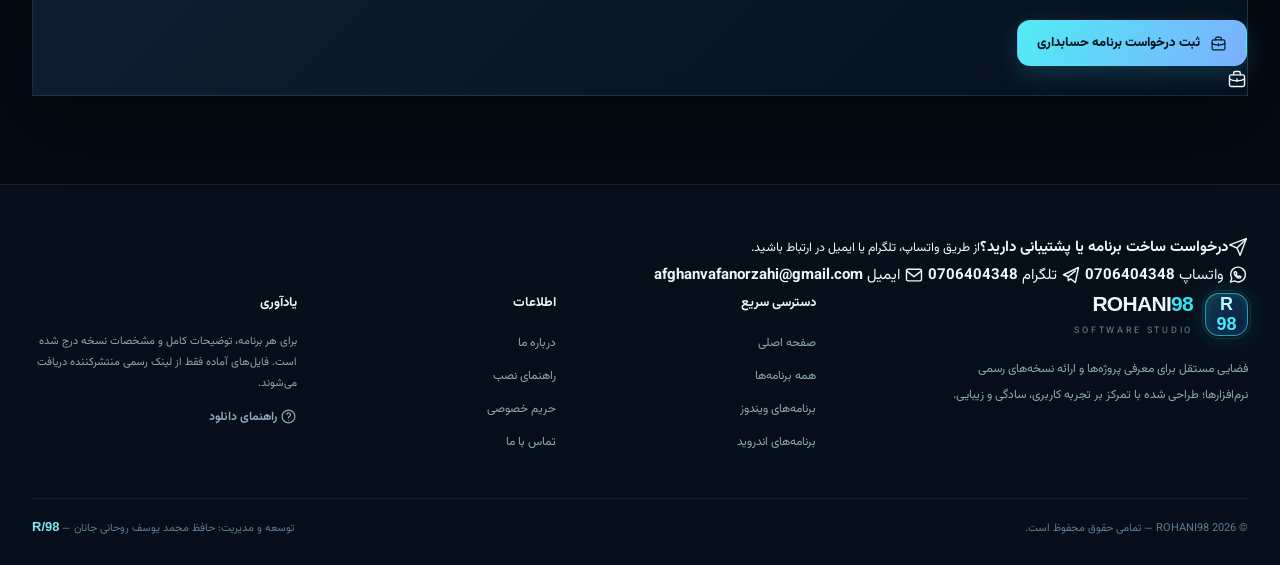
==== commit 13374bcd: "Add files via upload" ====
--- a/index.html
+++ b/index.html
@@ -14,7 +14,11 @@
 <div class="metrics-strip"><div class="container metrics-grid"><div class="metric"><span class="metric-icon"><svg class="i" viewBox="0 0 24 24" fill="none" stroke="currentColor" stroke-width="1.7" stroke-linejoin="round" stroke-linecap="round" aria-hidden="true"><path d="m12 2 9 5-9 5-9-5zm-9 10 9 5 9-5M3 17l9 5 9-5"/></svg></span><span><strong id="app-count">۰۶</strong><span>برنامه در کاتالوگ</span></span></div><div class="metric"><span class="metric-icon"><svg class="i" viewBox="0 0 24 24" fill="none" stroke="currentColor" stroke-width="1.7" stroke-linejoin="round" stroke-linecap="round" aria-hidden="true"><path d="M3 5 11 4v8H3zm10-1 8-1v9h-8zM3 14h8v8l-8-1zm10 0h8v9l-8-1z"/></svg></span><span><strong id="windows-count">۰۴</strong><span>پروژه ویندوز</span></span></div><div class="metric"><span class="metric-icon"><svg class="i" viewBox="0 0 24 24" fill="none" stroke="currentColor" stroke-width="1.7" stroke-linejoin="round" stroke-linecap="round" aria-hidden="true"><rect x="5" y="9" width="14" height="11" rx="2"/><path d="M7 9a5 5 0 0 1 10 0M8 3 6 1m10 2 2-2M2 11v6m20-6v6M8 20v2m8-2v2"/></svg></span><span><strong id="android-count">۰۲</strong><span>پروژه اندروید</span></span></div></div></div>
 <section class="section" id="software"><div class="container"><div class="section-head"><div><span class="eyebrow"><svg class="i" viewBox="0 0 24 24" fill="none" stroke="currentColor" stroke-width="1.7" stroke-linejoin="round" stroke-linecap="round" aria-hidden="true"><path d="m12 3 1.8 5.2L19 10l-5.2 1.8L12 17l-1.8-5.2L5 10l5.2-1.8zm7 12 .8 2.2L22 18l-2.2.8L19 21l-.8-2.2L16 18l2.2-.8z"/></svg> SELECTED SOFTWARE</span><h2>برنامه‌های <span class="gradient-text">منتخب</span></h2><p>نمونه‌های قابل ویرایش از پروژه‌های مجموعه؛ وضعیت دانلود هر برنامه در صفحه خودش مشخص است.</p></div><a class="text-link" href="apps.html">مشاهده همه نرم‌افزارها <svg class="i" viewBox="0 0 24 24" fill="none" stroke="currentColor" stroke-width="1.7" stroke-linejoin="round" stroke-linecap="round" aria-hidden="true"><path d="M19 12H5m7 7-7-7 7-7"/></svg></a></div><div class="apps-grid" id="featured-apps"></div></div></section>
 <section class="section features-section"><div class="container"><div class="section-head center"><span class="eyebrow">WHY ROHANI98</span><h2>ساخته‌شده با <span class="gradient-text">نگاه حرفه‌ای</span></h2><p>سایت با ساختاری آماده توسعه طراحی شده است؛ محتوای هر برنامه را می‌توان بدون دست‌کاری بخش‌های گرافیکی تغییر داد.</p></div><div class="features-grid"><div class="feature-box" data-aos><svg class="i" viewBox="0 0 24 24" fill="none" stroke="currentColor" stroke-width="1.7" stroke-linejoin="round" stroke-linecap="round" aria-hidden="true"><path d="m12 2 9 4v6c0 6-4 9-9 10-5-1-9-4-9-10V6z"/><path d="m8 12 3 3 5-5"/></svg><h3>اطلاعات روشن دانلود</h3><p>هر برنامه صفحه ویژه خود را دارد و تا ثبت آدرس فایل واقعی، دکمه دانلود غیرفعال می‌ماند.</p></div><div class="feature-box" data-aos><svg class="i" viewBox="0 0 24 24" fill="none" stroke="currentColor" stroke-width="1.7" stroke-linejoin="round" stroke-linecap="round" aria-hidden="true"><circle cx="11" cy="11" r="7"/><path d="m16 16 5 5"/></svg><h3>جست‌وجوی سریع</h3><p>یافتن نرم‌افزارها با جست‌وجو، دسته‌بندی و فیلتر اختصاصی ویندوز و اندروید.</p></div><div class="feature-box" data-aos><svg class="i" viewBox="0 0 24 24" fill="none" stroke="currentColor" stroke-width="1.7" stroke-linejoin="round" stroke-linecap="round" aria-hidden="true"><circle cx="12" cy="12" r="9"/><path d="M3 12h18M12 3c3 3 3 15 0 18M12 3c-3 3-3 15 0 18"/></svg><h3>نمایش سازگار</h3><p>رابط فارسی راست‌به‌چپ با چیدمان واکنش‌گرا برای موبایل، تبلت و کامپیوتر.</p></div></div></div></section>
-<section class="section"><div class="container"><div class="cta-wrap"><div><span class="eyebrow">EXPLORE THE COLLECTION</span><h2>برنامه موردنظرتان را پیدا کنید</h2><p>وارد فهرست شوید و برنامه‌ها را بر اساس سیستم‌عامل بررسی کنید.</p></div><a class="btn btn-primary" href="apps.html">ورود به مرکز نرم‌افزارها <svg class="i" viewBox="0 0 24 24" fill="none" stroke="currentColor" stroke-width="1.7" stroke-linejoin="round" stroke-linecap="round" aria-hidden="true"><path d="M19 12H5m7 7-7-7 7-7"/></svg></a></div></div></section></main><footer class="site-footer"><div class="container"><div class="footer-grid"><div class="footer-about"><a class="brand" href="index.html" aria-label="خانه روهانی ۹۸"><span class="brand-mark">R<span style="color:#48e9f6">98</span></span><span><span class="brand-title">ROHANI<span>98</span></span><small class="brand-sub">SOFTWARE STUDIO</small></span></a><p>فضایی مستقل برای معرفی پروژه‌ها و ارائه نسخه‌های رسمی نرم‌افزارها؛ طراحی شده با تمرکز بر تجربه کاربری، سادگی و زیبایی.</p></div>
+<section class="section"><div class="container"><div class="cta-wrap"><div><span class="eyebrow">EXPLORE THE COLLECTION</span><h2>برنامه موردنظرتان را پیدا کنید</h2><p>وارد فهرست شوید و برنامه‌ها را بر اساس سیستم‌عامل بررسی کنید.</p></div><a class="btn btn-primary" href="apps.html">ورود به مرکز نرم‌افزارها <svg class="i" viewBox="0 0 24 24" fill="none" stroke="currentColor" stroke-width="1.7" stroke-linejoin="round" stroke-linecap="round" aria-hidden="true"><path d="M19 12H5m7 7-7-7 7-7"/></svg></a></div></div></section><section class="section accounting-cta-section" aria-labelledby="accounting-request-heading"><div class="container"><div class="accounting-cta glass"><div><span class="eyebrow">CUSTOM SOFTWARE / REQUEST</span><h2 id="accounting-request-heading">نرم‌افزار <span class="gradient-text">حسابداری اختصاصی</span> برای کسب‌وکار شما</h2><p>برای شرکت، فروشگاه، داروخانه و مجموعه‌های مختلف، نیازهایتان را بنویسید و درخواست خود را مستقیماً از طریق واتساپ، تلگرام یا ایمیل بفرستید.</p><a class="btn btn-primary" href="contact.html?type=accounting#request-form"><svg class="i " viewBox="0 0 24 24" fill="none" stroke="currentColor" stroke-linecap="round" stroke-linejoin="round" stroke-width="1.7" aria-hidden="true"><rect x="3" y="7" width="18" height="14" rx="2"/><path d="M8 7V5c0-1.1.9-2 2-2h4c1.1 0 2 .9 2 2v2M3 12c4 3 14 3 18 0M12 12v3"/></svg> ثبت درخواست برنامه حسابداری</a></div><span class="accounting-cta-decoration"><svg class="i " viewBox="0 0 24 24" fill="none" stroke="currentColor" stroke-linecap="round" stroke-linejoin="round" stroke-width="1.7" aria-hidden="true"><rect x="3" y="7" width="18" height="14" rx="2"/><path d="M8 7V5c0-1.1.9-2 2-2h4c1.1 0 2 .9 2 2v2M3 12c4 3 14 3 18 0M12 12v3"/></svg></span></div></div></section></main><footer class="site-footer"><div class="container footer-contact-strip" aria-label="راه‌های ارتباط با Rohani98"><div class="footer-strip-title"><span class="strip-symbol"><svg class="i " viewBox="0 0 24 24" fill="none" stroke="currentColor" stroke-linecap="round" stroke-linejoin="round" stroke-width="1.7" aria-hidden="true"><path d="m22 2-7.5 20-3.7-8.8L2 9.5 22 2Z"/><path d="m22 2-11.2 11.2"/></svg></span><span><strong>درخواست ساخت برنامه یا پشتیبانی دارید؟</strong><small>از طریق واتساپ، تلگرام یا ایمیل در ارتباط باشید.</small></span></div><div class="footer-strip-links">
+<a href="https://wa.me/93706404348" target="_blank" rel="noopener noreferrer" class="footer-channel is-whatsapp"><svg class="i " viewBox="0 0 24 24" fill="none" stroke="currentColor" stroke-linecap="round" stroke-linejoin="round" stroke-width="1.7" aria-hidden="true"><path d="M20.8 11.4a8.8 8.8 0 0 1-13.1 7.7L3 20.5l1.5-4.5a8.8 8.8 0 1 1 16.3-4.6Z"/><path d="M8.3 8.1c-.4.2-.9 1.1-.9 1.6 0 2.5 3.9 6 6.4 6 .6 0 1.3-.5 1.8-1.4l-2-1.2-.9 1c-1.2-.5-2.6-1.8-3-3.1l.9-.8-.9-2.1Z"/></svg> <span>واتساپ <b dir="ltr">0706404348</b></span></a>
+<a href="https://t.me/+93706404348" target="_blank" rel="noopener noreferrer" class="footer-channel is-telegram"><svg class="i " viewBox="0 0 24 24" fill="none" stroke="currentColor" stroke-linecap="round" stroke-linejoin="round" stroke-width="1.7" aria-hidden="true"><path d="m21 3-3.8 18-5.7-4.3-2.8 2-.1-4.6L3 11.7 21 3Z"/><path d="m8.7 14.1 8.5-7"/></svg> <span>تلگرام <b dir="ltr">0706404348</b></span></a>
+<a href="mailto:afghanvafanorzahi@gmail.com" class="footer-channel is-email"><svg class="i " viewBox="0 0 24 24" fill="none" stroke="currentColor" stroke-linecap="round" stroke-linejoin="round" stroke-width="1.7" aria-hidden="true"><rect x="3" y="5" width="18" height="14" rx="2"/><path d="m3 7 9 7 9-7"/></svg> <span>ایمیل <b dir="ltr">afghanvafanorzahi@gmail.com</b></span></a>
+</div></div><div class="container"><div class="footer-grid"><div class="footer-about"><a class="brand" href="index.html" aria-label="خانه روهانی ۹۸"><span class="brand-mark">R<span style="color:#48e9f6">98</span></span><span><span class="brand-title">ROHANI<span>98</span></span><small class="brand-sub">SOFTWARE STUDIO</small></span></a><p>فضایی مستقل برای معرفی پروژه‌ها و ارائه نسخه‌های رسمی نرم‌افزارها؛ طراحی شده با تمرکز بر تجربه کاربری، سادگی و زیبایی.</p></div>
 <div class="footer-col"><h3>دسترسی سریع</h3><a href="index.html">صفحه اصلی</a><a href="apps.html">همه برنامه‌ها</a><a href="apps.html?platform=windows">برنامه‌های ویندوز</a><a href="apps.html?platform=android">برنامه‌های اندروید</a></div>
 <div class="footer-col"><h3>اطلاعات</h3><a href="about.html">درباره ما</a><a href="support.html">راهنمای نصب</a><a href="privacy.html">حریم خصوصی</a><a href="contact.html">تماس با ما</a></div>
 <div class="footer-col"><h3>یادآوری</h3><p class="footer-note">برای هر برنامه، توضیحات کامل و مشخصات نسخه درج شده است. فایل‌های آماده فقط از لینک رسمی منتشرکننده دریافت می‌شوند.</p><a class="text-link" href="support.html"><svg class="i" viewBox="0 0 24 24" fill="none" stroke="currentColor" stroke-width="1.7" stroke-linejoin="round" stroke-linecap="round" aria-hidden="true"><circle cx="12" cy="12" r="9"/><path d="M9.8 9a2.5 2.5 0 1 1 4.3 2c-1.2 1.1-2.1 1.4-2.1 3M12 18h.01"/></svg> راهنمای دانلود</a></div></div><div class="footer-bottom"><span>© <span id="year"></span> ROHANI98 — تمامی حقوق محفوظ است.</span><span>توسعه و مدیریت: <a href="about.html">حافظ محمد یوسف روحانی جانان</a> — <b>R/98</b></span></div></div></footer></body></html>
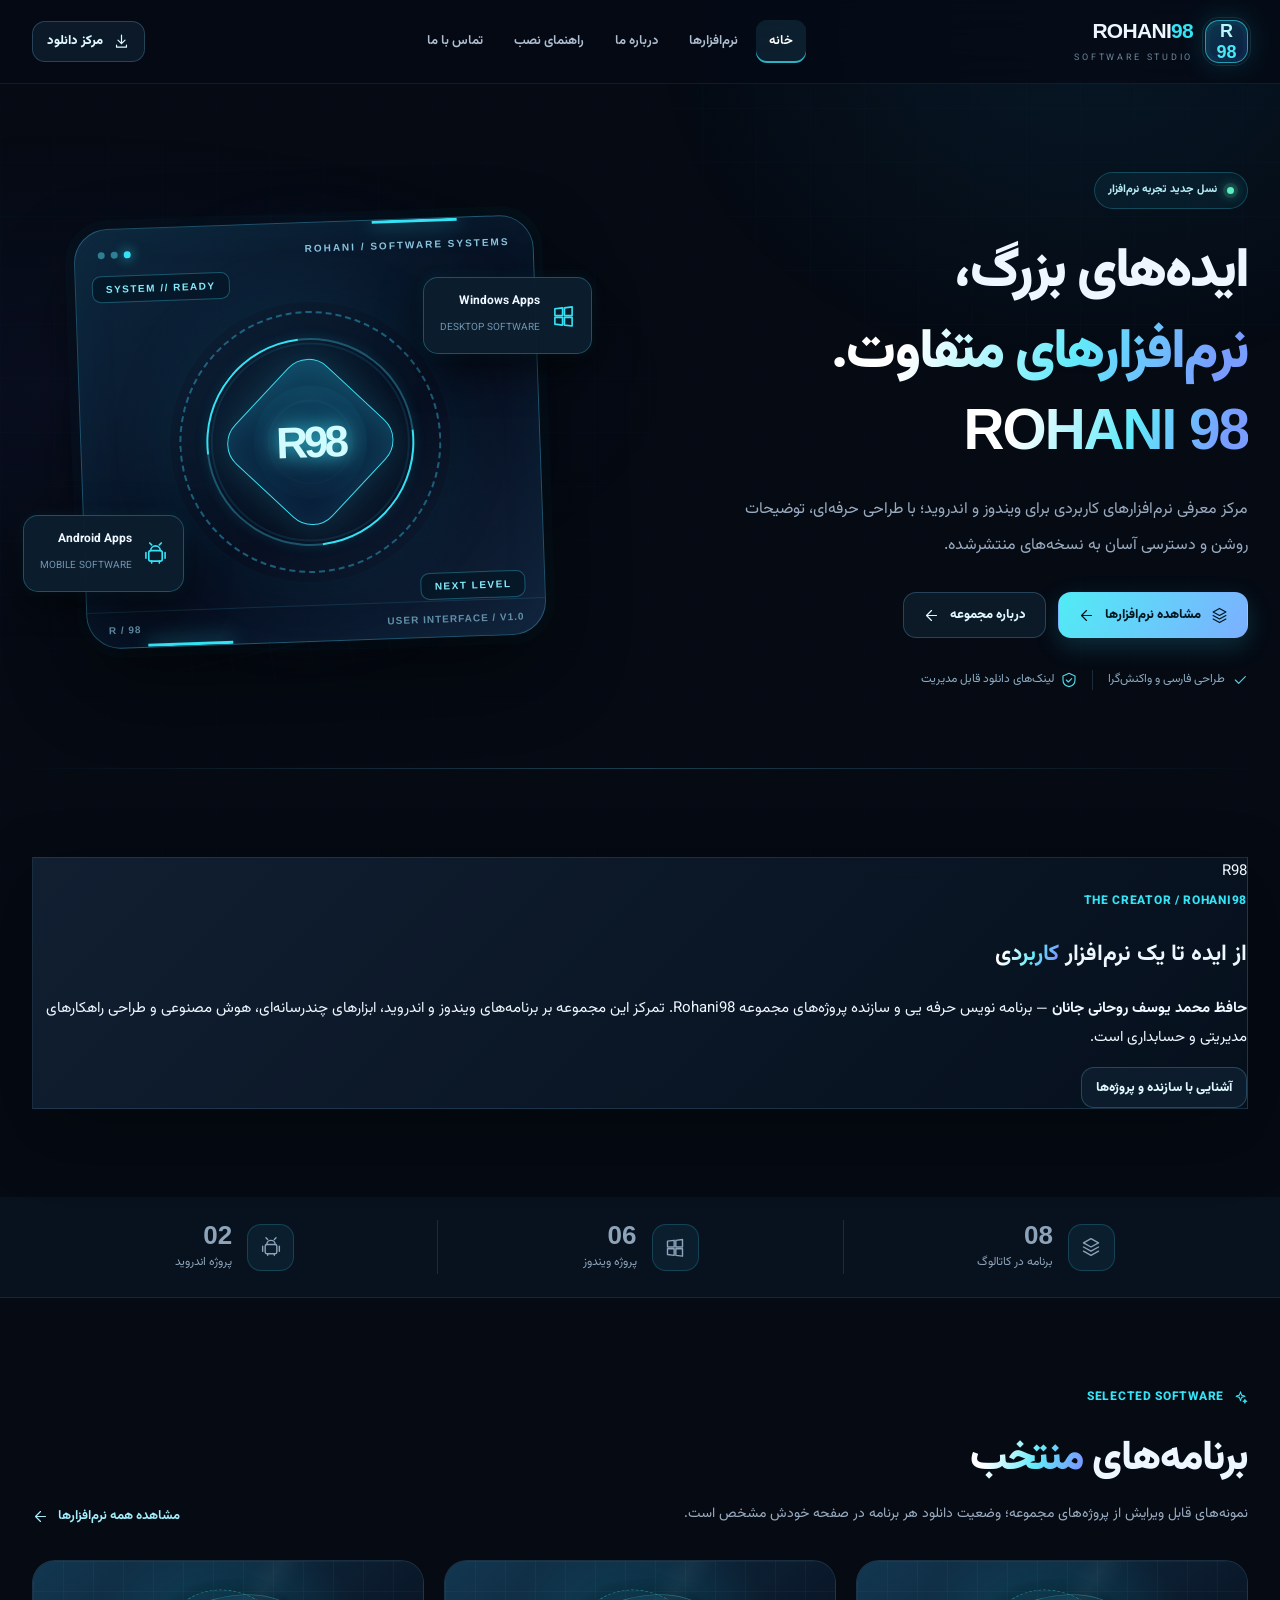
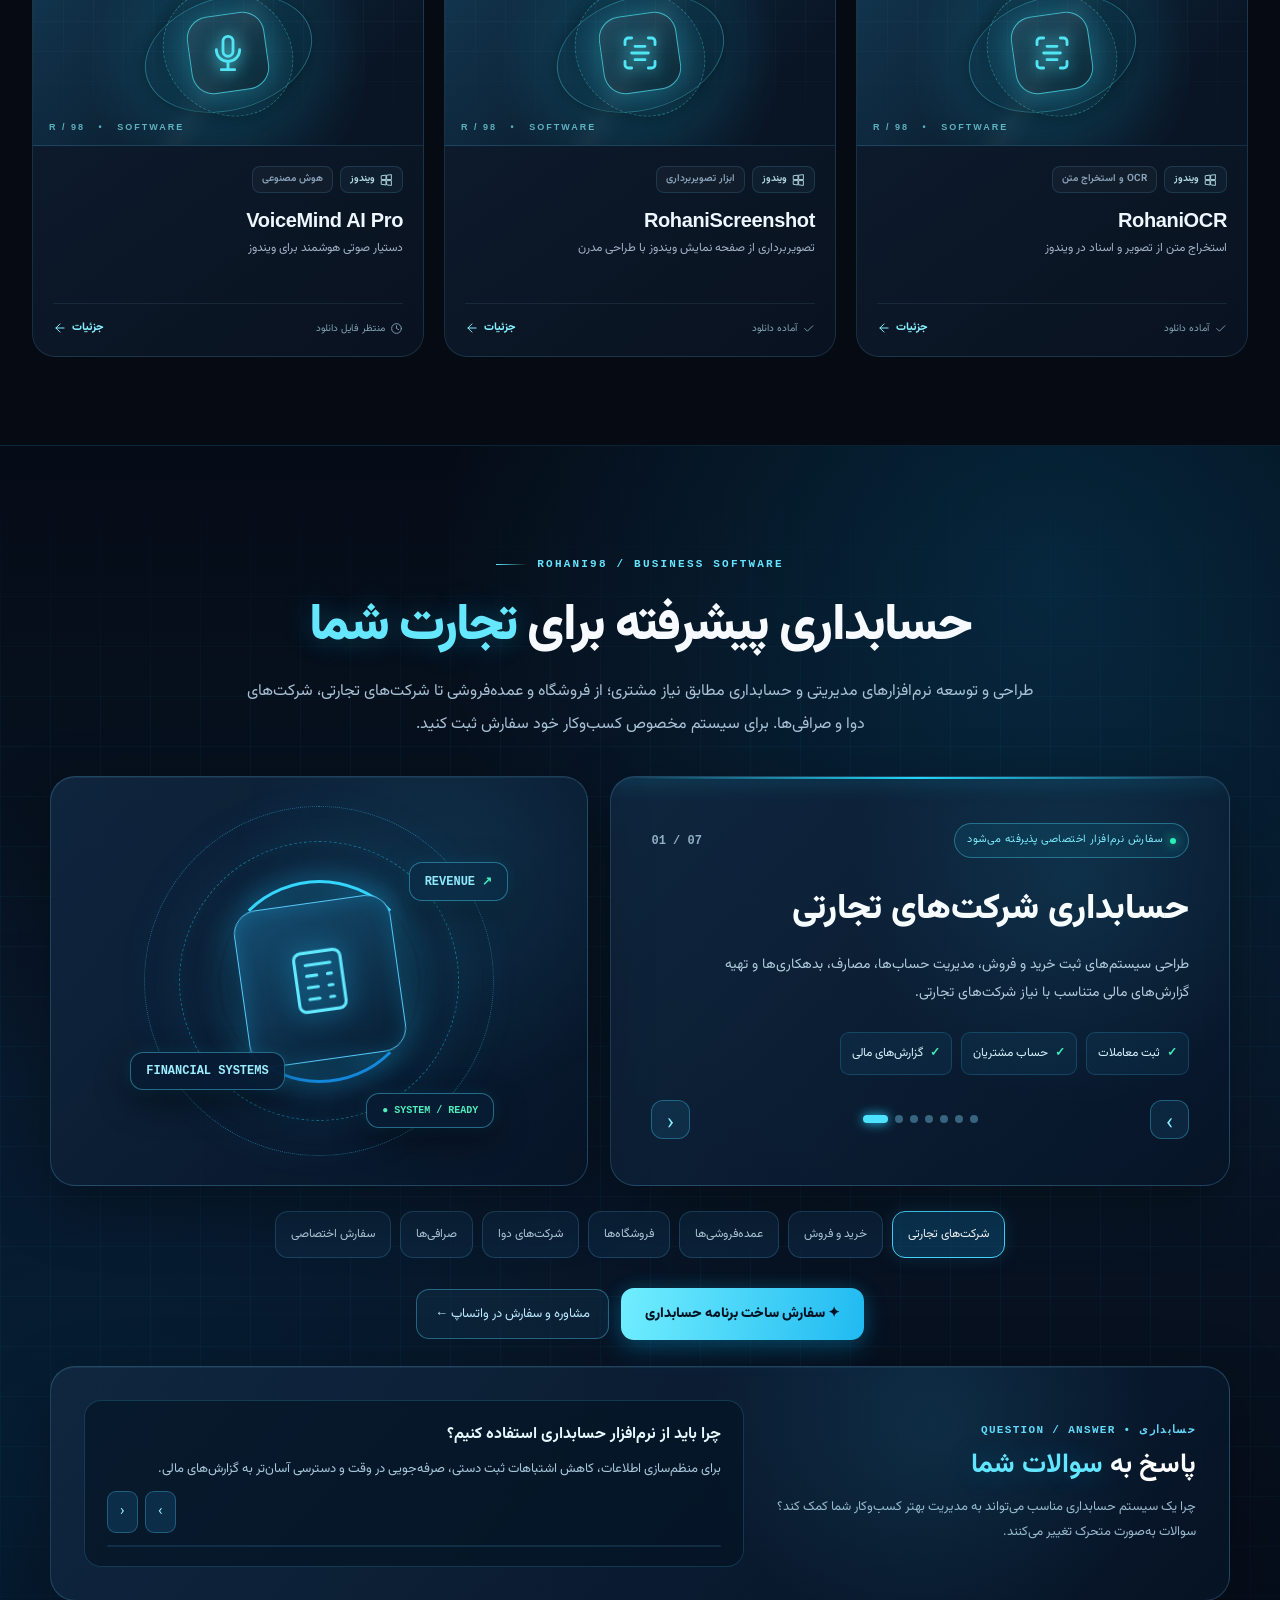
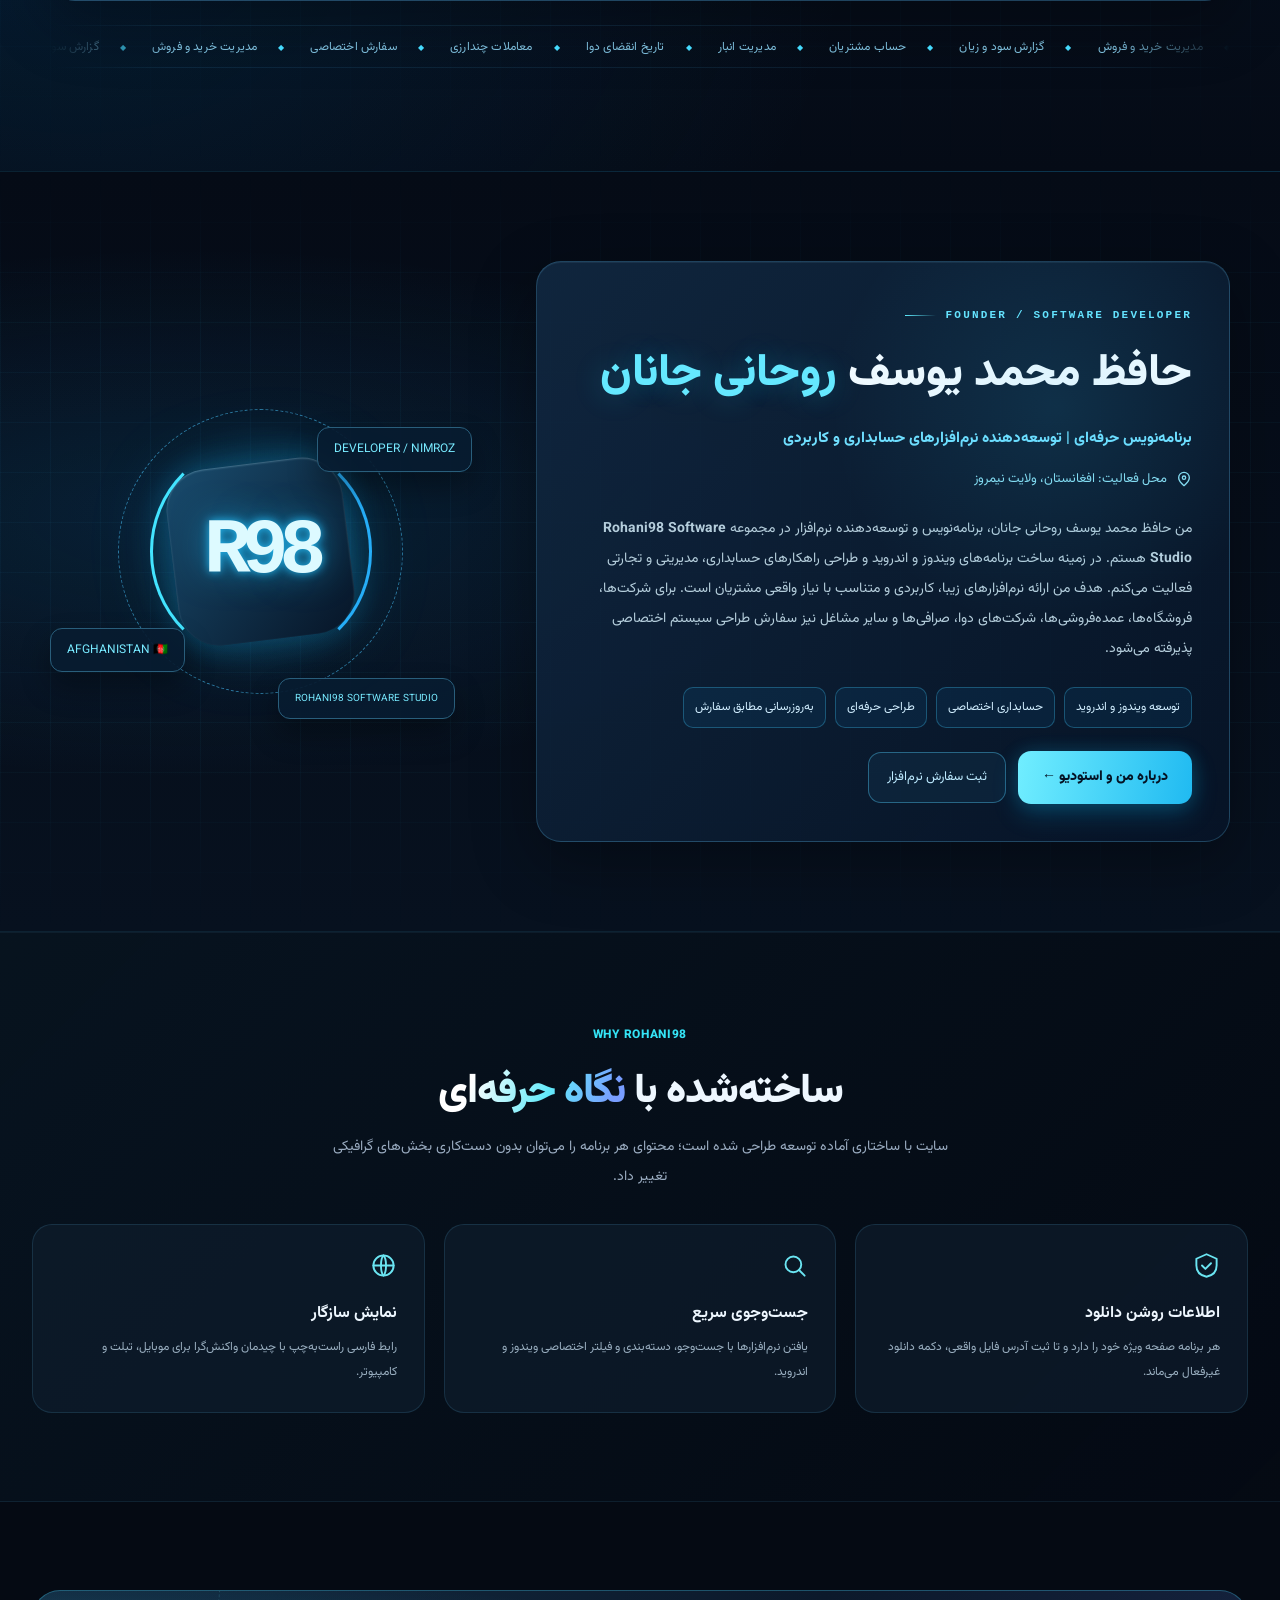
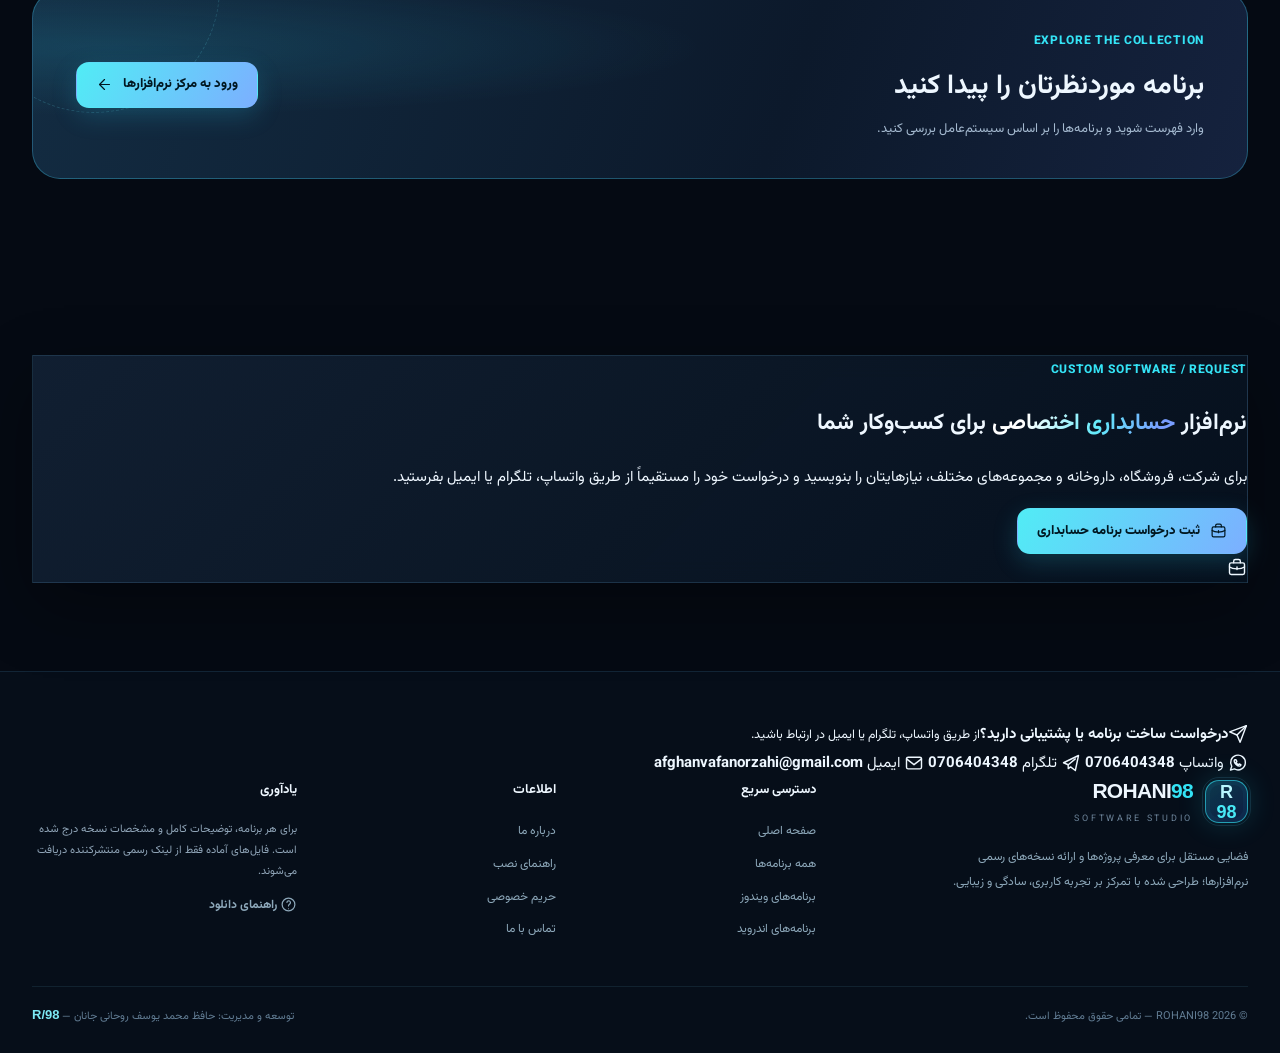
==== commit 4eb14515: "Add files via upload" ====
--- a/index.html
+++ b/index.html
@@ -1,5 +1,109 @@
 <!doctype html>
-<html lang="fa" dir="rtl"><head><meta charset="utf-8"><meta name="viewport" content="width=device-width, initial-scale=1"><meta name="theme-color" content="#050a13"><meta name="description" content="Rohani98 - مجموعه معرفی و دانلود برنامه‌های ویندوز و اندروید"><meta name="color-scheme" content="dark"><title>خانه | Rohani98</title><link rel="icon" type="image/svg+xml" href="assets/images/favicon.svg"><link rel="stylesheet" href="assets/css/style.css"><script defer src="assets/js/apps.js"></script><script defer src="assets/js/main.js"></script></head><body data-page="home"><a class="skip" href="#main">پرش به محتوا</a>
+<html lang="fa" dir="rtl"><head><meta charset="utf-8"><meta name="viewport" content="width=device-width, initial-scale=1"><meta name="theme-color" content="#050a13"><meta name="description" content="Rohani98 - مجموعه معرفی و دانلود برنامه‌های ویندوز و اندروید"><meta name="color-scheme" content="dark"><title>خانه | Rohani98</title><link rel="icon" type="image/svg+xml" href="assets/images/favicon.svg"><link rel="stylesheet" href="assets/css/style.css"><script defer src="assets/js/apps.js"></script><script defer src="assets/js/main.js"></script><style id="rohani98-accounting-founder-styles">
+
+/* ===== ROHANI98 :: Neon Accounting Promotion / Founder Spotlight ===== */
+.r98p-wrap,.r98p-founder{direction:rtl;position:relative;isolation:isolate;color:#eaf8ff;overflow:hidden;font-family:inherit}
+.r98p-wrap *,.r98p-founder *{box-sizing:border-box}
+.r98p-wrap{padding:clamp(70px,8vw,110px) 0;background:radial-gradient(ellipse at 82% 10%,rgba(8,153,221,.18),transparent 41%),radial-gradient(ellipse at 6% 78%,rgba(5,107,171,.16),transparent 46%),linear-gradient(180deg,#050c17,#081425 48%,#050b16);border-top:1px solid rgba(51,190,242,.12);border-bottom:1px solid rgba(51,190,242,.12)}
+.r98p-wrap::before,.r98p-founder::before{content:"";position:absolute;inset:0;pointer-events:none;z-index:-1;background-image:linear-gradient(rgba(60,195,248,.042) 1px,transparent 1px),linear-gradient(90deg,rgba(60,195,248,.042) 1px,transparent 1px);background-size:50px 50px;mask-image:linear-gradient(to bottom,transparent,#000 20%,#000 75%,transparent);animation:r98p-gridshift 28s linear infinite}
+.r98p-container{width:min(1180px,calc(100% - 36px));margin:auto;position:relative;z-index:1}
+.r98p-overline{display:inline-flex;align-items:center;gap:10px;direction:ltr;font-family:ui-monospace,monospace;letter-spacing:.2em;font-size:11px;font-weight:750;color:#67e5ff;text-transform:uppercase}
+.r98p-overline::before{content:"";height:1px;width:31px;background:linear-gradient(90deg,#60edff,transparent)}
+.r98p-heading{font-size:clamp(27px,4.3vw,51px);line-height:1.4;margin:15px 0 12px!important;letter-spacing:-.035em;color:#f7fbff;font-weight:850}
+.r98p-highlight{color:#65e8ff;text-shadow:0 0 29px rgba(33,207,255,.3)}
+.r98p-intro{color:#a8c1d5;line-height:2.1;max-width:800px;margin:0 auto;font-size:clamp(13px,1.65vw,16px)}
+.r98p-head{text-align:center;margin:0 auto 34px}
+.r98p-ticker{display:flex;gap:14px;align-items:center;overflow:hidden;margin-top:24px;mask-image:linear-gradient(90deg,transparent,#000 10%,#000 90%,transparent);border-top:1px solid rgba(82,187,239,.10);border-bottom:1px solid rgba(82,187,239,.10);height:43px;white-space:nowrap}
+.r98p-ticker-inner{display:flex;align-items:center;flex-shrink:0;gap:26px;direction:rtl;animation:r98p-marquee 34s linear infinite;color:#7cbcd9;font-size:12px;letter-spacing:.015em}
+.r98p-ticker-inner span::before{content:'◆';font-size:8px;color:#45dafd;margin-left:21px}
+.r98p-wrap:hover .r98p-ticker-inner{animation-play-state:paused}
+.r98p-showcase{display:grid;grid-template-columns:minmax(0,1.07fr) minmax(0,.93fr);gap:22px;align-items:stretch}
+.r98p-glass{background:linear-gradient(135deg,rgba(17,40,65,.91),rgba(7,20,39,.9));border:1px solid rgba(99,203,249,.23);box-shadow:0 20px 65px rgba(0,0,0,.32),inset 0 1px rgba(162,226,255,.075);border-radius:25px;position:relative;overflow:hidden}
+.r98p-glass::after{content:"";position:absolute;inset:0;pointer-events:none;border-radius:inherit;background:radial-gradient(500px circle at var(--r98p-x,75%) var(--r98p-y,25%),rgba(49,200,251,.115),transparent 45%)}
+.r98p-slide{padding:clamp(24px,4vw,40px);min-height:410px;display:flex;flex-direction:column;justify-content:center}
+.r98p-slide::before{content:"";position:absolute;inset:0 0 auto;height:2px;background:linear-gradient(90deg,transparent,#21d8fa,transparent);box-shadow:0 0 20px #15cfff;animation:r98p-sweep 6s ease-in-out infinite}
+.r98p-slide-top{display:flex;align-items:center;justify-content:space-between;gap:12px;margin-bottom:26px}
+.r98p-number{font:800 12px ui-monospace,monospace;color:#91aec3;direction:ltr}
+.r98p-chip{font-size:11px;padding:6px 12px;color:#84efff;letter-spacing:.04em;border-radius:999px;border:1px solid rgba(84,225,255,.35);background:rgba(10,138,171,.12);display:inline-flex;gap:7px;align-items:center}
+.r98p-chip::before{content:"";width:6px;height:6px;border-radius:50%;background:#2cf1b4;box-shadow:0 0 11px #2cf1b4}
+.r98p-slide-inner{transition:opacity .32s ease,transform .32s ease;position:relative;z-index:1}
+.r98p-slide-inner.r98p-changing{opacity:.05;transform:translateY(14px)}
+.r98p-slide h3{font-size:clamp(24px,3vw,35px);color:#f7fcff;line-height:1.5;margin:0 0 14px;font-weight:850}
+.r98p-slide h3 em{font-style:normal;color:#5ce6ff}
+.r98p-slide p{font-size:14px;line-height:2;color:#b1cadb;margin:0 0 25px;max-width:520px}
+.r98p-benefits{display:flex;flex-wrap:wrap;gap:9px;margin-bottom:25px}
+.r98p-benefits span{border:1px solid rgba(63,183,234,.21);background:rgba(20,92,130,.16);border-radius:9px;color:#d9f2ff;padding:9px 11px;font-size:12px}
+.r98p-benefits span::before{content:'✓';color:#44eab8;margin-left:7px;font-weight:900}
+.r98p-controls{display:flex;gap:10px;align-items:center;justify-content:space-between;position:relative;z-index:3}
+.r98p-arrow{display:grid;place-items:center;width:39px;height:39px;cursor:pointer;color:#8beeff;border-radius:12px;border:1px solid rgba(66,206,249,.35);background:rgba(41,144,196,.13);font-size:23px;transition:transform .2s,border-color .2s,background .2s}
+.r98p-arrow:hover{transform:translateY(-2px);border-color:#53dcff;background:rgba(35,166,229,.24)}
+.r98p-dots{display:flex;align-items:center;gap:7px;justify-content:center;flex:1;direction:ltr}
+.r98p-dot{width:8px;height:8px;border:0;cursor:pointer;border-radius:12px;background:#37647e;padding:0;transition:width .25s,background .25s}
+.r98p-dot[aria-current="true"]{width:25px;background:#4de2ff;box-shadow:0 0 11px #29cffa}
+.r98p-demo{min-height:410px;display:flex;align-items:center;justify-content:center;padding:26px;position:relative}
+.r98p-demo .r98p-hud{width:min(350px,100%);aspect-ratio:1/1;position:relative;display:grid;place-items:center;transform-style:preserve-3d;animation:r98p-hover 7s ease-in-out infinite}
+.r98p-orbit,.r98p-orbit2,.r98p-orbit3{position:absolute;border-radius:50%;inset:10%;border:1px solid rgba(39,207,255,.44);box-shadow:0 0 45px rgba(24,181,255,.08),inset 0 0 25px rgba(32,210,255,.06)}
+.r98p-orbit{animation:r98p-spin 17s linear infinite;border-style:dashed}
+.r98p-orbit2{inset:21%;border:3px solid transparent;border-top-color:#37d8fd;border-bottom-color:#1484da;animation:r98p-spin 8s linear infinite reverse;filter:drop-shadow(0 0 12px #24beff)}
+.r98p-orbit3{inset:0;opacity:.45;border:1px dotted #3cc6e8;animation:r98p-spin 28s linear infinite}
+.r98p-hud-core{position:relative;width:45%;aspect-ratio:1;border:1px solid #57c8f8;border-radius:24px;display:grid;place-items:center;background:linear-gradient(140deg,#164e72,#07172b);box-shadow:0 0 35px rgba(25,199,247,.29),inset 0 0 20px rgba(26,190,255,.22);transform:rotate(-8deg)}
+.r98p-hud-core svg{width:50%;height:auto;color:#62eaff;filter:drop-shadow(0 0 12px #1cbfff)}
+.r98p-mini{position:absolute;background:rgba(8,29,52,.95);border:1px solid rgba(77,211,250,.43);border-radius:13px;padding:11px 15px;box-shadow:0 12px 34px rgba(0,0,0,.45),0 0 15px rgba(23,202,250,.12);color:#9cedfd;font:700 12px ui-monospace,monospace;direction:ltr;white-space:nowrap}
+.r98p-mini.one{right:-4%;top:16%;animation:r98p-hover 5s ease-in-out infinite}
+.r98p-mini.two{left:-4%;bottom:19%;animation:r98p-hover 6s ease-in-out infinite reverse}
+.r98p-mini.three{right:0;bottom:8%;font-size:10px;color:#51eebc;animation:r98p-hover 7s ease-in-out infinite}
+.r98p-servicebar{display:flex;flex-wrap:wrap;justify-content:center;gap:9px;margin:25px 0 30px}
+.r98p-servicebar button{background:rgba(13,37,62,.8);color:#b3cfde;border:1px solid rgba(78,180,225,.23);border-radius:13px;padding:11px 15px;font-family:inherit;font-size:12px;cursor:pointer;transition:.22s}
+.r98p-servicebar button:hover,.r98p-servicebar button[aria-pressed="true"]{color:#fff;border-color:#45d6ff;box-shadow:0 0 18px rgba(36,194,240,.16);background:rgba(14,104,156,.38)}
+.r98p-cta{display:inline-flex;align-items:center;justify-content:center;gap:9px;text-decoration:none!important;color:#041324!important;background:linear-gradient(100deg,#71eeff,#20baf1);padding:13px 24px;border-radius:13px;font-weight:850;font-size:14px;box-shadow:0 10px 26px rgba(0,169,232,.23),0 0 19px rgba(30,208,255,.16);transition:transform .2s,box-shadow .2s;position:relative;z-index:2}
+.r98p-cta:hover{transform:translateY(-3px);box-shadow:0 14px 36px rgba(0,169,232,.33),0 0 30px rgba(30,208,255,.25)}
+.r98p-outline{display:inline-flex;align-items:center;justify-content:center;padding:12px 18px;text-decoration:none!important;border-radius:13px;border:1px solid rgba(82,203,248,.4);color:#bdeaff!important;background:rgba(19,56,83,.37);font-size:13px;transition:background .2s}
+.r98p-outline:hover{background:rgba(31,114,165,.36)}
+.r98p-actions{display:flex;flex-wrap:wrap;gap:12px;align-items:center}
+.r98p-faq{margin-top:26px;display:grid;grid-template-columns:minmax(0,1fr) minmax(0,1.55fr);align-items:center;gap:26px;padding:clamp(20px,4vw,33px)}
+.r98p-faq-label{display:block;font:700 11px ui-monospace,monospace;direction:ltr;text-align:right;letter-spacing:.12em;color:#64dbfb;margin-bottom:9px}
+.r98p-faq-title{font-size:clamp(21px,2.4vw,27px);line-height:1.55;margin:0 0 8px!important;color:#fff}
+.r98p-faq-sub{font-size:13px;line-height:1.9;color:#9ab9cb;margin:0}
+.r98p-faq-panel{padding:19px 22px;min-height:167px;background:rgba(4,19,35,.64);border:1px solid rgba(67,193,235,.20);border-radius:17px;display:flex;flex-direction:column;justify-content:center;gap:9px;position:relative;z-index:2}
+.r98p-faq-panel strong{font-size:16px;color:#e7f9ff;line-height:1.7}
+.r98p-faq-panel p{color:#a8c8d9;line-height:1.9;font-size:13px;margin:0}
+.r98p-faq-buttons{display:flex;justify-content:flex-end;gap:7px;position:relative;z-index:2}
+.r98p-faq-buttons button{border:1px solid rgba(85,215,252,.29);background:#0c2d48;border-radius:9px;color:#a6f2ff;cursor:pointer;padding:6px 12px;font-family:inherit}
+.r98p-progress{height:2px;background:rgba(77,174,220,.15);border-radius:2px;overflow:hidden;margin-top:3px}
+.r98p-progress > span{display:block;width:0;height:100%;background:#43d8f9;box-shadow:0 0 12px #46e2ff;animation:r98p-progress 8s linear infinite}
+.r98p-faq:focus-within .r98p-progress>span,.r98p-faq:hover .r98p-progress>span{animation-play-state:paused}
+.r98p-founder{padding:clamp(70px,7vw,100px) 0;background:radial-gradient(ellipse at 15% 45%,rgba(22,148,224,.14),transparent 45%),linear-gradient(180deg,#050b16,#07111f);border-bottom:1px solid rgba(76,196,249,.12)}
+.r98p-founder-grid{display:grid;grid-template-columns:minmax(0,1.4fr) minmax(270px,.85fr);align-items:center;gap:clamp(22px,5vw,65px)}
+.r98p-founder-card{padding:clamp(24px,4vw,37px)}
+.r98p-founder h2{margin:12px 0 12px!important;font-size:clamp(27px,4vw,45px);line-height:1.55;color:#f2faff;font-weight:850}
+.r98p-founder .r98p-role{color:#70dfff;font-weight:780;margin-bottom:14px;font-size:15px}
+.r98p-founder .r98p-bio{font-size:14px;color:#b4cddb;line-height:2.15;margin-bottom:23px}
+.r98p-tags{display:flex;gap:9px;flex-wrap:wrap;margin-bottom:23px}
+.r98p-tags span{font-size:12px;border:1px solid rgba(64,192,240,.32);background:rgba(13,90,145,.17);padding:8px 11px;border-radius:10px;color:#d1eeff}
+.r98p-location{color:#88ddf1;font-size:13px;margin-bottom:22px!important}
+.r98p-location svg{width:16px;vertical-align:middle;margin-left:6px}
+.r98p-founder-graphic{height:390px;display:grid;place-items:center;position:relative}
+.r98p-emblem{width:min(285px,80%);aspect-ratio:1;position:relative;display:grid;place-items:center;border-radius:50%;background:radial-gradient(circle,rgba(28,147,205,.27),rgba(2,17,32,.02) 65%,transparent);filter:drop-shadow(0 0 32px rgba(34,180,230,.15))}
+.r98p-emblem::before,.r98p-emblem::after{content:"";position:absolute;inset:0;border-radius:50%;border:1px dashed rgba(72,197,252,.56);animation:r98p-spin 23s linear infinite}
+.r98p-emblem::after{inset:11%;border:3px solid transparent;border-left-color:#43e4ff;border-right-color:#26adf7;animation-duration:11s;animation-direction:reverse}
+.r98p-emblem-core{font:900 clamp(54px,9vw,100px) ui-monospace,monospace;letter-spacing:-.09em;color:#ddfaff;text-shadow:0 0 10px #24b9f2,0 0 35px rgba(24,193,255,.6);width:62%;aspect-ratio:1;display:grid;place-items:center;border-radius:23%;background:linear-gradient(135deg,#194c6e,#071527);box-shadow:inset 0 1px 2px rgba(184,239,255,.3),0 0 30px rgba(22,183,245,.24);transform:rotate(-7deg)}
+.r98p-emblem-core span{transform:rotate(7deg);font-size:.78em}
+.r98p-founder-floating{position:absolute;z-index:2;border-radius:12px;border:1px solid #295e7b;background:rgba(7,28,48,.92);padding:10px 16px;font-size:12px;box-shadow:0 15px 30px rgba(0,0,0,.32);color:#78eaff;animation:r98p-hover 5s ease-in-out infinite}
+.r98p-founder-floating.f1{right:0;top:18%}
+.r98p-founder-floating.f2{left:0;bottom:19%;animation-delay:-2s}
+.r98p-founder-floating.f3{right:4%;bottom:7%;font-size:10px;animation-delay:-3s}
+.r98p-visually-hidden{position:absolute!important;width:1px;height:1px;padding:0;margin:-1px;overflow:hidden;clip:rect(0,0,0,0);white-space:nowrap;border:0}
+@keyframes r98p-gridshift{to{background-position:100px 50px}}
+@keyframes r98p-spin{to{transform:rotate(360deg)}}
+@keyframes r98p-hover{0%,100%{transform:translateY(0)}50%{transform:translateY(-13px)}}
+@keyframes r98p-sweep{0%,100%{transform:translateX(85%);opacity:.2}50%{transform:translateX(-85%);opacity:1}}
+@keyframes r98p-marquee{to{transform:translateX(50%)}}
+@keyframes r98p-progress{to{width:100%}}
+@media (max-width:850px){.r98p-showcase,.r98p-founder-grid{grid-template-columns:1fr}.r98p-demo{min-height:310px;order:-1}.r98p-demo .r98p-hud{width:270px}.r98p-faq{grid-template-columns:1fr}.r98p-founder-graphic{height:315px;order:-1}.r98p-founder .r98p-bio{font-size:13px}}
+@media (max-width:480px){.r98p-container{width:calc(100% - 24px)}.r98p-wrap{padding:55px 0}.r98p-heading{font-size:28px}.r98p-slide{min-height:370px;padding:20px}.r98p-slide h3{font-size:24px}.r98p-servicebar button{font-size:11px;padding:9px 10px}.r98p-faq-panel{min-height:190px}.r98p-mini{font-size:10px;padding:9px}.r98p-founder-card{padding:22px}.r98p-founder-graphic{height:275px}.r98p-cta,.r98p-outline{width:100%}}
+@media(prefers-reduced-motion:reduce){.r98p-wrap *,.r98p-wrap::before,.r98p-founder *,.r98p-founder::before{animation:none!important;transition:none!important;scroll-behavior:auto!important}}
+
+</style></head><body data-page="home"><a class="skip" href="#main">پرش به محتوا</a>
 <header class="site-header"><div class="container header-row"><a class="brand" href="index.html" aria-label="خانه روهانی ۹۸"><span class="brand-mark">R<span style="color:#48e9f6">98</span></span><span><span class="brand-title">ROHANI<span>98</span></span><small class="brand-sub">SOFTWARE STUDIO</small></span></a>
 <nav class="nav" id="primary-nav" aria-label="فهرست اصلی">
 <a class="nav-link" data-nav="home" href="index.html">خانه</a>
@@ -13,6 +117,65 @@
 <section class="section studio-section" aria-labelledby="studio-title"><div class="container"><div class="studio-banner glass" data-aos><div class="studio-symbol">R<span>98</span></div><div class="studio-copy"><span class="eyebrow">THE CREATOR / ROHANI98</span><h2 id="studio-title">از ایده تا یک نرم‌افزار <span class="gradient-text">کاربردی</span></h2><p><strong>حافظ محمد یوسف روحانی جانان</strong> — برنامه نویس حرفه یی و سازنده پروژه‌های مجموعه Rohani98. تمرکز این مجموعه بر برنامه‌های ویندوز و اندروید، ابزارهای چندرسانه‌ای، هوش مصنوعی و طراحی راهکارهای مدیریتی و حسابداری است.</p><a href="about.html" class="btn btn-outline btn-sm">آشنایی با سازنده و پروژه‌ها</a></div></div></div></section>
 <div class="metrics-strip"><div class="container metrics-grid"><div class="metric"><span class="metric-icon"><svg class="i" viewBox="0 0 24 24" fill="none" stroke="currentColor" stroke-width="1.7" stroke-linejoin="round" stroke-linecap="round" aria-hidden="true"><path d="m12 2 9 5-9 5-9-5zm-9 10 9 5 9-5M3 17l9 5 9-5"/></svg></span><span><strong id="app-count">۰۶</strong><span>برنامه در کاتالوگ</span></span></div><div class="metric"><span class="metric-icon"><svg class="i" viewBox="0 0 24 24" fill="none" stroke="currentColor" stroke-width="1.7" stroke-linejoin="round" stroke-linecap="round" aria-hidden="true"><path d="M3 5 11 4v8H3zm10-1 8-1v9h-8zM3 14h8v8l-8-1zm10 0h8v9l-8-1z"/></svg></span><span><strong id="windows-count">۰۴</strong><span>پروژه ویندوز</span></span></div><div class="metric"><span class="metric-icon"><svg class="i" viewBox="0 0 24 24" fill="none" stroke="currentColor" stroke-width="1.7" stroke-linejoin="round" stroke-linecap="round" aria-hidden="true"><rect x="5" y="9" width="14" height="11" rx="2"/><path d="M7 9a5 5 0 0 1 10 0M8 3 6 1m10 2 2-2M2 11v6m20-6v6M8 20v2m8-2v2"/></svg></span><span><strong id="android-count">۰۲</strong><span>پروژه اندروید</span></span></div></div></div>
 <section class="section" id="software"><div class="container"><div class="section-head"><div><span class="eyebrow"><svg class="i" viewBox="0 0 24 24" fill="none" stroke="currentColor" stroke-width="1.7" stroke-linejoin="round" stroke-linecap="round" aria-hidden="true"><path d="m12 3 1.8 5.2L19 10l-5.2 1.8L12 17l-1.8-5.2L5 10l5.2-1.8zm7 12 .8 2.2L22 18l-2.2.8L19 21l-.8-2.2L16 18l2.2-.8z"/></svg> SELECTED SOFTWARE</span><h2>برنامه‌های <span class="gradient-text">منتخب</span></h2><p>نمونه‌های قابل ویرایش از پروژه‌های مجموعه؛ وضعیت دانلود هر برنامه در صفحه خودش مشخص است.</p></div><a class="text-link" href="apps.html">مشاهده همه نرم‌افزارها <svg class="i" viewBox="0 0 24 24" fill="none" stroke="currentColor" stroke-width="1.7" stroke-linejoin="round" stroke-linecap="round" aria-hidden="true"><path d="M19 12H5m7 7-7-7 7-7"/></svg></a></div><div class="apps-grid" id="featured-apps"></div></div></section>
+
+<!-- Rohani98 • Accounting promotion (independent self-contained section) -->
+<section class="r98p-wrap" id="accounting-solutions" aria-labelledby="r98p-main-heading">
+ <div class="r98p-container">
+  <div class="r98p-head">
+   <span class="r98p-overline">ROHANI98 / BUSINESS SOFTWARE</span>
+   <h2 class="r98p-heading" id="r98p-main-heading">حسابداری پیشرفته برای <span class="r98p-highlight">تجارت شما</span></h2>
+   <p class="r98p-intro">طراحی و توسعه نرم‌افزارهای مدیریتی و حسابداری مطابق نیاز مشتری؛ از فروشگاه و عمده‌فروشی تا شرکت‌های تجارتی، شرکت‌های دوا و صرافی‌ها. برای سیستم مخصوص کسب‌وکار خود سفارش ثبت کنید.</p>
+  </div>
+  <div class="r98p-showcase">
+   <div class="r98p-glass r98p-slide" id="r98p-slide" aria-label="معرفی انواع سیستم‌های حسابداری">
+    <div class="r98p-slide-top"><span class="r98p-chip">سفارش نرم‌افزار اختصاصی پذیرفته می‌شود</span><span class="r98p-number" id="r98p-count">01 / 07</span></div>
+    <div class="r98p-slide-inner" id="r98p-slide-content">
+     <h3 id="r98p-title">حسابداری <em>شرکت‌های تجارتی</em></h3>
+     <p id="r98p-description">سیستم‌های منظم برای ثبت خریدوفروش، مدیریت حساب‌ها، مصارف، بدهکاران و تهیه گزارش‌های مالی متناسب با فعالیت شرکت.</p>
+     <div class="r98p-benefits" id="r98p-benefits"><span>ثبت معاملات</span><span>حساب‌های مشتریان</span><span>گزارش‌های مالی</span></div>
+    </div>
+    <div class="r98p-controls"><button type="button" class="r98p-arrow" id="r98p-prev" aria-label="تبلیغ قبلی">›</button><div class="r98p-dots" id="r98p-dots" aria-label="انتخاب نوع کسب‌وکار"></div><button type="button" class="r98p-arrow" id="r98p-next" aria-label="تبلیغ بعدی">‹</button></div>
+   </div>
+   <div class="r98p-glass r98p-demo" aria-hidden="true">
+    <div class="r98p-hud">
+     <div class="r98p-orbit3"></div><div class="r98p-orbit"></div><div class="r98p-orbit2"></div>
+     <div class="r98p-hud-core"><svg viewBox="0 0 100 100" fill="none" stroke="currentColor" stroke-width="4" stroke-linecap="round" stroke-linejoin="round"><rect x="20" y="12" width="60" height="76" rx="9"/><path d="M34 28h32M34 42h13m14 0h5M34 57h13m14 0h5M34 72h13m14 0h5"/></svg></div>
+     <div class="r98p-mini one">REVENUE <span style="color:#4aefbb">↗</span></div>
+     <div class="r98p-mini two">FINANCIAL SYSTEMS</div>
+     <div class="r98p-mini three">● SYSTEM / READY</div>
+    </div>
+   </div>
+  </div>
+  <div class="r98p-servicebar" id="r98p-servicebar" aria-label="انتخاب زمینه حسابداری"><button type="button" data-r98p-to="0" aria-pressed="true">شرکت‌های تجارتی</button><button type="button" data-r98p-to="1" aria-pressed="false">خرید و فروش</button><button type="button" data-r98p-to="2" aria-pressed="false">عمده‌فروشی‌ها</button><button type="button" data-r98p-to="3" aria-pressed="false">فروشگاه‌ها</button><button type="button" data-r98p-to="4" aria-pressed="false">شرکت‌های دوا</button><button type="button" data-r98p-to="5" aria-pressed="false">صرافی‌ها</button><button type="button" data-r98p-to="6" aria-pressed="false">سفارش اختصاصی</button></div>
+  <div class="r98p-actions" style="justify-content:center"><a class="r98p-cta" href="contact.html?type=accounting#request-form">✦ سفارش ساخت برنامه حسابداری</a><a class="r98p-outline" href="https://wa.me/93706404348" target="_blank" rel="noopener noreferrer">مشاوره و سفارش در واتساپ ←</a></div>
+  <div class="r98p-glass r98p-faq" id="r98p-faq">
+   <div><span class="r98p-faq-label">QUESTION / ANSWER • حسابداری</span><h3 class="r98p-faq-title">پاسخ به <span class="r98p-highlight">سوالات شما</span></h3><p class="r98p-faq-sub">چرا یک سیستم حسابداری مناسب می‌تواند به مدیریت بهتر کسب‌وکار شما کمک کند؟ سوالات به‌صورت متحرک تغییر می‌کنند.</p></div>
+   <div class="r98p-faq-panel"><strong id="r98p-question">چرا باید از نرم‌افزار حسابداری استفاده کنیم؟</strong><p id="r98p-answer">برای منظم‌سازی اطلاعات، کاهش اشتباهات ثبت دستی، صرفه‌جویی در وقت و دسترسی آسان‌تر به گزارش‌های مالی.</p><div class="r98p-faq-buttons"><button type="button" id="r98p-faq-prev" aria-label="سوال قبلی">›</button><button type="button" id="r98p-faq-next" aria-label="سوال بعدی">‹</button></div><div class="r98p-progress" aria-hidden="true"><span id="r98p-faq-progress"></span></div></div>
+  </div>
+  <div class="r98p-ticker" aria-hidden="true"><div class="r98p-ticker-inner"><span>مدیریت خرید و فروش</span><span>گزارش سود و زیان</span><span>حساب مشتریان</span><span>مدیریت انبار</span><span>تاریخ انقضای دوا</span><span>معاملات چندارزی</span><span>سفارش اختصاصی</span><span>مدیریت خرید و فروش</span><span>گزارش سود و زیان</span><span>حساب مشتریان</span><span>مدیریت انبار</span><span>تاریخ انقضای دوا</span><span>معاملات چندارزی</span><span>سفارش اختصاصی</span></div></div>
+ </div>
+</section>
+
+
+<!-- Rohani98 • Separate founder & studio advertisement -->
+<section class="r98p-founder" id="rohani-founder" aria-labelledby="r98p-founder-title">
+ <div class="r98p-container r98p-founder-grid">
+  <div class="r98p-glass r98p-founder-card">
+   <span class="r98p-overline">FOUNDER / SOFTWARE DEVELOPER</span>
+   <h2 id="r98p-founder-title">حافظ محمد یوسف <span class="r98p-highlight">روحانی جانان</span></h2>
+   <p class="r98p-role">برنامه‌نویس حرفه‌ای | توسعه‌دهنده نرم‌افزارهای حسابداری و کاربردی</p>
+   <p class="r98p-location"><svg viewBox="0 0 24 24" fill="none" stroke="currentColor" stroke-width="2" stroke-linecap="round" stroke-linejoin="round" aria-hidden="true"><path d="M20 10c0 5-8 12-8 12S4 15 4 10a8 8 0 1 1 16 0Z"/><circle cx="12" cy="10" r="2.5"/></svg> محل فعالیت: افغانستان، ولایت نیمروز</p>
+   <p class="r98p-bio">من حافظ محمد یوسف روحانی جانان، برنامه‌نویس و توسعه‌دهنده نرم‌افزار در مجموعه <strong>Rohani98 Software Studio</strong> هستم. در زمینه ساخت برنامه‌های ویندوز و اندروید و طراحی راهکارهای حسابداری، مدیریتی و تجارتی فعالیت می‌کنم. هدف من ارائه نرم‌افزارهای زیبا، کاربردی و متناسب با نیاز واقعی مشتریان است. برای شرکت‌ها، فروشگاه‌ها، عمده‌فروشی‌ها، شرکت‌های دوا، صرافی‌ها و سایر مشاغل نیز سفارش طراحی سیستم اختصاصی پذیرفته می‌شود.</p>
+   <div class="r98p-tags"><span>توسعه ویندوز و اندروید</span><span>حسابداری اختصاصی</span><span>طراحی حرفه‌ای</span><span>به‌روزرسانی مطابق سفارش</span></div>
+   <div class="r98p-actions"><a class="r98p-cta" href="about.html">درباره من و استودیو ←</a><a class="r98p-outline" href="contact.html?type=accounting#request-form">ثبت سفارش نرم‌افزار</a></div>
+  </div>
+  <div class="r98p-founder-graphic" aria-hidden="true">
+   <div class="r98p-emblem"><div class="r98p-emblem-core"><span>R98</span></div></div>
+   <span class="r98p-founder-floating f1">DEVELOPER / NIMROZ</span><span class="r98p-founder-floating f2">AFGHANISTAN 🇦🇫</span><span class="r98p-founder-floating f3">ROHANI98 SOFTWARE STUDIO</span>
+  </div>
+ </div>
+</section>
+
 <section class="section features-section"><div class="container"><div class="section-head center"><span class="eyebrow">WHY ROHANI98</span><h2>ساخته‌شده با <span class="gradient-text">نگاه حرفه‌ای</span></h2><p>سایت با ساختاری آماده توسعه طراحی شده است؛ محتوای هر برنامه را می‌توان بدون دست‌کاری بخش‌های گرافیکی تغییر داد.</p></div><div class="features-grid"><div class="feature-box" data-aos><svg class="i" viewBox="0 0 24 24" fill="none" stroke="currentColor" stroke-width="1.7" stroke-linejoin="round" stroke-linecap="round" aria-hidden="true"><path d="m12 2 9 4v6c0 6-4 9-9 10-5-1-9-4-9-10V6z"/><path d="m8 12 3 3 5-5"/></svg><h3>اطلاعات روشن دانلود</h3><p>هر برنامه صفحه ویژه خود را دارد و تا ثبت آدرس فایل واقعی، دکمه دانلود غیرفعال می‌ماند.</p></div><div class="feature-box" data-aos><svg class="i" viewBox="0 0 24 24" fill="none" stroke="currentColor" stroke-width="1.7" stroke-linejoin="round" stroke-linecap="round" aria-hidden="true"><circle cx="11" cy="11" r="7"/><path d="m16 16 5 5"/></svg><h3>جست‌وجوی سریع</h3><p>یافتن نرم‌افزارها با جست‌وجو، دسته‌بندی و فیلتر اختصاصی ویندوز و اندروید.</p></div><div class="feature-box" data-aos><svg class="i" viewBox="0 0 24 24" fill="none" stroke="currentColor" stroke-width="1.7" stroke-linejoin="round" stroke-linecap="round" aria-hidden="true"><circle cx="12" cy="12" r="9"/><path d="M3 12h18M12 3c3 3 3 15 0 18M12 3c-3 3-3 15 0 18"/></svg><h3>نمایش سازگار</h3><p>رابط فارسی راست‌به‌چپ با چیدمان واکنش‌گرا برای موبایل، تبلت و کامپیوتر.</p></div></div></div></section>
 <section class="section"><div class="container"><div class="cta-wrap"><div><span class="eyebrow">EXPLORE THE COLLECTION</span><h2>برنامه موردنظرتان را پیدا کنید</h2><p>وارد فهرست شوید و برنامه‌ها را بر اساس سیستم‌عامل بررسی کنید.</p></div><a class="btn btn-primary" href="apps.html">ورود به مرکز نرم‌افزارها <svg class="i" viewBox="0 0 24 24" fill="none" stroke="currentColor" stroke-width="1.7" stroke-linejoin="round" stroke-linecap="round" aria-hidden="true"><path d="M19 12H5m7 7-7-7 7-7"/></svg></a></div></div></section><section class="section accounting-cta-section" aria-labelledby="accounting-request-heading"><div class="container"><div class="accounting-cta glass"><div><span class="eyebrow">CUSTOM SOFTWARE / REQUEST</span><h2 id="accounting-request-heading">نرم‌افزار <span class="gradient-text">حسابداری اختصاصی</span> برای کسب‌وکار شما</h2><p>برای شرکت، فروشگاه، داروخانه و مجموعه‌های مختلف، نیازهایتان را بنویسید و درخواست خود را مستقیماً از طریق واتساپ، تلگرام یا ایمیل بفرستید.</p><a class="btn btn-primary" href="contact.html?type=accounting#request-form"><svg class="i " viewBox="0 0 24 24" fill="none" stroke="currentColor" stroke-linecap="round" stroke-linejoin="round" stroke-width="1.7" aria-hidden="true"><rect x="3" y="7" width="18" height="14" rx="2"/><path d="M8 7V5c0-1.1.9-2 2-2h4c1.1 0 2 .9 2 2v2M3 12c4 3 14 3 18 0M12 12v3"/></svg> ثبت درخواست برنامه حسابداری</a></div><span class="accounting-cta-decoration"><svg class="i " viewBox="0 0 24 24" fill="none" stroke="currentColor" stroke-linecap="round" stroke-linejoin="round" stroke-width="1.7" aria-hidden="true"><rect x="3" y="7" width="18" height="14" rx="2"/><path d="M8 7V5c0-1.1.9-2 2-2h4c1.1 0 2 .9 2 2v2M3 12c4 3 14 3 18 0M12 12v3"/></svg></span></div></div></section></main><footer class="site-footer"><div class="container footer-contact-strip" aria-label="راه‌های ارتباط با Rohani98"><div class="footer-strip-title"><span class="strip-symbol"><svg class="i " viewBox="0 0 24 24" fill="none" stroke="currentColor" stroke-linecap="round" stroke-linejoin="round" stroke-width="1.7" aria-hidden="true"><path d="m22 2-7.5 20-3.7-8.8L2 9.5 22 2Z"/><path d="m22 2-11.2 11.2"/></svg></span><span><strong>درخواست ساخت برنامه یا پشتیبانی دارید؟</strong><small>از طریق واتساپ، تلگرام یا ایمیل در ارتباط باشید.</small></span></div><div class="footer-strip-links">
 <a href="https://wa.me/93706404348" target="_blank" rel="noopener noreferrer" class="footer-channel is-whatsapp"><svg class="i " viewBox="0 0 24 24" fill="none" stroke="currentColor" stroke-linecap="round" stroke-linejoin="round" stroke-width="1.7" aria-hidden="true"><path d="M20.8 11.4a8.8 8.8 0 0 1-13.1 7.7L3 20.5l1.5-4.5a8.8 8.8 0 1 1 16.3-4.6Z"/><path d="M8.3 8.1c-.4.2-.9 1.1-.9 1.6 0 2.5 3.9 6 6.4 6 .6 0 1.3-.5 1.8-1.4l-2-1.2-.9 1c-1.2-.5-2.6-1.8-3-3.1l.9-.8-.9-2.1Z"/></svg> <span>واتساپ <b dir="ltr">0706404348</b></span></a>
@@ -21,4 +184,75 @@
 </div></div><div class="container"><div class="footer-grid"><div class="footer-about"><a class="brand" href="index.html" aria-label="خانه روهانی ۹۸"><span class="brand-mark">R<span style="color:#48e9f6">98</span></span><span><span class="brand-title">ROHANI<span>98</span></span><small class="brand-sub">SOFTWARE STUDIO</small></span></a><p>فضایی مستقل برای معرفی پروژه‌ها و ارائه نسخه‌های رسمی نرم‌افزارها؛ طراحی شده با تمرکز بر تجربه کاربری، سادگی و زیبایی.</p></div>
 <div class="footer-col"><h3>دسترسی سریع</h3><a href="index.html">صفحه اصلی</a><a href="apps.html">همه برنامه‌ها</a><a href="apps.html?platform=windows">برنامه‌های ویندوز</a><a href="apps.html?platform=android">برنامه‌های اندروید</a></div>
 <div class="footer-col"><h3>اطلاعات</h3><a href="about.html">درباره ما</a><a href="support.html">راهنمای نصب</a><a href="privacy.html">حریم خصوصی</a><a href="contact.html">تماس با ما</a></div>
-<div class="footer-col"><h3>یادآوری</h3><p class="footer-note">برای هر برنامه، توضیحات کامل و مشخصات نسخه درج شده است. فایل‌های آماده فقط از لینک رسمی منتشرکننده دریافت می‌شوند.</p><a class="text-link" href="support.html"><svg class="i" viewBox="0 0 24 24" fill="none" stroke="currentColor" stroke-width="1.7" stroke-linejoin="round" stroke-linecap="round" aria-hidden="true"><circle cx="12" cy="12" r="9"/><path d="M9.8 9a2.5 2.5 0 1 1 4.3 2c-1.2 1.1-2.1 1.4-2.1 3M12 18h.01"/></svg> راهنمای دانلود</a></div></div><div class="footer-bottom"><span>© <span id="year"></span> ROHANI98 — تمامی حقوق محفوظ است.</span><span>توسعه و مدیریت: <a href="about.html">حافظ محمد یوسف روحانی جانان</a> — <b>R/98</b></span></div></div></footer></body></html>+<div class="footer-col"><h3>یادآوری</h3><p class="footer-note">برای هر برنامه، توضیحات کامل و مشخصات نسخه درج شده است. فایل‌های آماده فقط از لینک رسمی منتشرکننده دریافت می‌شوند.</p><a class="text-link" href="support.html"><svg class="i" viewBox="0 0 24 24" fill="none" stroke="currentColor" stroke-width="1.7" stroke-linejoin="round" stroke-linecap="round" aria-hidden="true"><circle cx="12" cy="12" r="9"/><path d="M9.8 9a2.5 2.5 0 1 1 4.3 2c-1.2 1.1-2.1 1.4-2.1 3M12 18h.01"/></svg> راهنمای دانلود</a></div></div><div class="footer-bottom"><span>© <span id="year"></span> ROHANI98 — تمامی حقوق محفوظ است.</span><span>توسعه و مدیریت: <a href="about.html">حافظ محمد یوسف روحانی جانان</a> — <b>R/98</b></span></div></div></footer><script id="rohani98-accounting-founder-scripts">
+
+/* Rohani98 homepage only: animated accounting promotions and FAQs. No dependencies. */
+(function(){
+'use strict';
+const root=document.getElementById('accounting-solutions');
+if(!root)return;
+const offerings=[
+ {name:'شرکت‌های تجارتی',desc:'طراحی سیستم‌های ثبت خرید و فروش، مدیریت حساب‌ها، مصارف، بدهکاری‌ها و تهیه گزارش‌های مالی متناسب با نیاز شرکت‌های تجارتی.',tags:['ثبت معاملات','حساب مشتریان','گزارش‌های مالی']},
+ {name:'خرید و فروش',desc:'مدیریت خرید، فروش، فاکتورها، مصارف، موجودی کالا و محاسبه سود و زیان در یک محیط منظم و قابل پیگیری.',tags:['فاکتور خرید و فروش','ثبت مصارف','سود و زیان']},
+ {name:'عمده‌فروشی‌ها',desc:'امکان طراحی سیستم مدیریت فروش عمده، قیمت‌های متفاوت، حساب مشتریان، بدهی‌ها و موجودی انبار.',tags:['فروش عمده','حساب بدهکاری‌ها','مدیریت انبار']},
+ {name:'فروشگاه‌ها',desc:'سیستم اختصاصی برای فروش روزانه، ثبت کالا، موجودی، تخفیف‌ها، رسید و گزارش‌های مدیریتی فروشگاه.',tags:['ثبت فروش','موجودی کالا','گزارش روزانه']},
+ {name:'شرکت‌های دوا',desc:'امکان سفارش نرم‌افزار مدیریت محصولات دارویی با ردیابی شماره بچ، تاریخ انقضا، موجودی و معاملات.',tags:['تاریخ انقضا','مدیریت بچ','فاکتور و موجودی']},
+ {name:'صرافی‌ها',desc:'طراحی سیستم ثبت معاملات چندارزی، نرخ تبدیل، کمیشن، حساب مشتریان و گزارش‌های موردنیاز، متناسب با ضوابط مربوط.',tags:['معاملات چندارزی','نرخ تبدیل','گزارش‌گیری']},
+ {name:'سفارش اختصاصی',desc:'هر کسب‌وکار روش کاری خاص خودش را دارد. امکانات، گزارش‌ها و طراحی رابط کاربری می‌توانند بر اساس سفارش و توافق توسعه داده شوند.',tags:['مطابق نیاز مشتری','توسعه مرحله‌ای','آپدیت توافقی']}
+];
+const questions=[
+ ['چرا باید از نرم‌افزار حسابداری استفاده کنیم؟','برای منظم‌سازی اطلاعات، کاهش اشتباهات ثبت دستی، صرفه‌جویی در وقت و دسترسی آسان‌تر به گزارش‌های مالی.'],
+ ['آیا برای شرکت‌ها و عمده‌فروشی‌ها برنامه اختصاصی ساخته می‌شود؟','بله؛ می‌توانید سیستم مدیریت خرید و فروش، موجودی، حساب مشتریان و گزارش‌ها را مطابق فعالیت کسب‌وکار سفارش دهید.'],
+ ['برای شرکت‌های دوا چه امکاناتی می‌توان طراحی کرد؟','مدیریت موجودی، شماره بچ، تاریخ انقضا، سفارش‌ها، فاکتورها و گزارش‌های موردنیاز، مطابق محدوده پروژه.'],
+ ['آیا سیستم حسابداری صرافی‌ها هم قابل سفارش است؟','بله؛ ثبت معاملات، نرخ تبدیل، حساب‌های چندارزی و گزارش‌ها را می‌توان با توجه به نیاز و مقررات مربوط طراحی کرد.'],
+ ['اگر شرکت من نیازهای ویژه‌ای داشته باشد چه؟','پیش از شروع پروژه، نیازهای شما بررسی می‌شود تا امکانات و طراحی نرم‌افزار بر اساس توافق تعیین شود.'],
+ ['آیا به‌روزرسانی‌های جدید هم ارائه می‌شود؟','امکان توسعه، اصلاح و افزودن قابلیت‌های تازه طبق نیاز مشتری و شرایط توافق‌شده وجود دارد.'],
+ ['چطور برای نرم‌افزار حسابداری سفارش بدهم؟','از دکمه «سفارش ساخت برنامه حسابداری» یا واتساپ استفاده کنید و نوع کسب‌وکار و امکانات موردنیاز را توضیح دهید.'],
+ ['آیا برای کاربران مختلف سطح دسترسی تعریف می‌شود؟','می‌توان در طراحی سیستم، نقش‌های کاربری، سطح دسترسی، ثبت سوابق و پشتیبان‌گیری را طبق نیاز پیش‌بینی کرد.']
+];
+const slide=document.getElementById('r98p-slide');
+const title=document.getElementById('r98p-title');
+const desc=document.getElementById('r98p-description');
+const benefits=document.getElementById('r98p-benefits');
+const count=document.getElementById('r98p-count');
+const dots=document.getElementById('r98p-dots');
+const tabs=Array.from(document.querySelectorAll('[data-r98p-to]'));
+const content=document.getElementById('r98p-slide-content');
+let current=0;
+let faqIndex=0;
+let carouselTimer;
+let faqTimer;
+const reduced=window.matchMedia && window.matchMedia('(prefers-reduced-motion: reduce)').matches;
+const pad=n=>String(n).padStart(2,'0');
+function render(n){
+ current=(n+offerings.length)%offerings.length;
+ const item=offerings[current];
+ title.textContent='حسابداری '+item.name;
+ desc.textContent=item.desc;
+ benefits.replaceChildren(...item.tags.map(v=>{const el=document.createElement('span');el.textContent=v;return el;}));
+ count.textContent=pad(current+1)+' / '+pad(offerings.length);
+ dots.querySelectorAll('button').forEach((btn,i)=>{btn.setAttribute('aria-current',String(i===current));});
+ tabs.forEach((btn,i)=>btn.setAttribute('aria-pressed',String(i===current)));
+}
+for(let i=0;i<offerings.length;i++){
+ const btn=document.createElement('button');btn.type='button';btn.className='r98p-dot';btn.setAttribute('aria-label','نمایش تبلیغ '+offerings[i].name);btn.addEventListener('click',()=>{render(i);resetCarousel();});dots.append(btn);
+}
+function resetCarousel(){window.clearInterval(carouselTimer);if(!reduced)carouselTimer=window.setInterval(()=>{if(!document.hidden&&!slide.matches(':hover')&&!root.matches(':focus-within'))render(current+1);},5200);}
+const moveBy=d=>{render(current+d);resetCarousel();};
+document.getElementById('r98p-prev').addEventListener('click',()=>moveBy(-1));
+document.getElementById('r98p-next').addEventListener('click',()=>moveBy(1));
+tabs.forEach(b=>b.addEventListener('click',()=>{render(Number(b.dataset.r98pTo));resetCarousel();}));
+const q=document.getElementById('r98p-question');
+const a=document.getElementById('r98p-answer');
+const progress=document.getElementById('r98p-faq-progress');
+const faq=document.getElementById('r98p-faq');
+function renderFaq(i){faqIndex=(i+questions.length)%questions.length; q.textContent=questions[faqIndex][0];a.textContent=questions[faqIndex][1];if(progress){progress.style.animation='none';void progress.offsetWidth;progress.style.animation='';}}
+function resetFaq(){window.clearInterval(faqTimer);if(!reduced)faqTimer=window.setInterval(()=>{if(!document.hidden&&!faq.matches(':hover')&&!faq.matches(':focus-within'))renderFaq(faqIndex+1);},8000);}
+document.getElementById('r98p-faq-prev').addEventListener('click',()=>{renderFaq(faqIndex-1);resetFaq();});
+document.getElementById('r98p-faq-next').addEventListener('click',()=>{renderFaq(faqIndex+1);resetFaq();});
+// Restrict the subtle light response to the promotion panels, not the entire website.
+if(!reduced){root.querySelectorAll('.r98p-glass').forEach(panel=>{panel.addEventListener('pointermove',e=>{if(e.pointerType==='touch')return;const box=panel.getBoundingClientRect();panel.style.setProperty('--r98p-x',((e.clientX-box.left)/box.width*100)+'%');panel.style.setProperty('--r98p-y',((e.clientY-box.top)/box.height*100)+'%');},{passive:true});});}
+render(0);renderFaq(0);resetCarousel();resetFaq();
+})();
+
+</script></body></html>
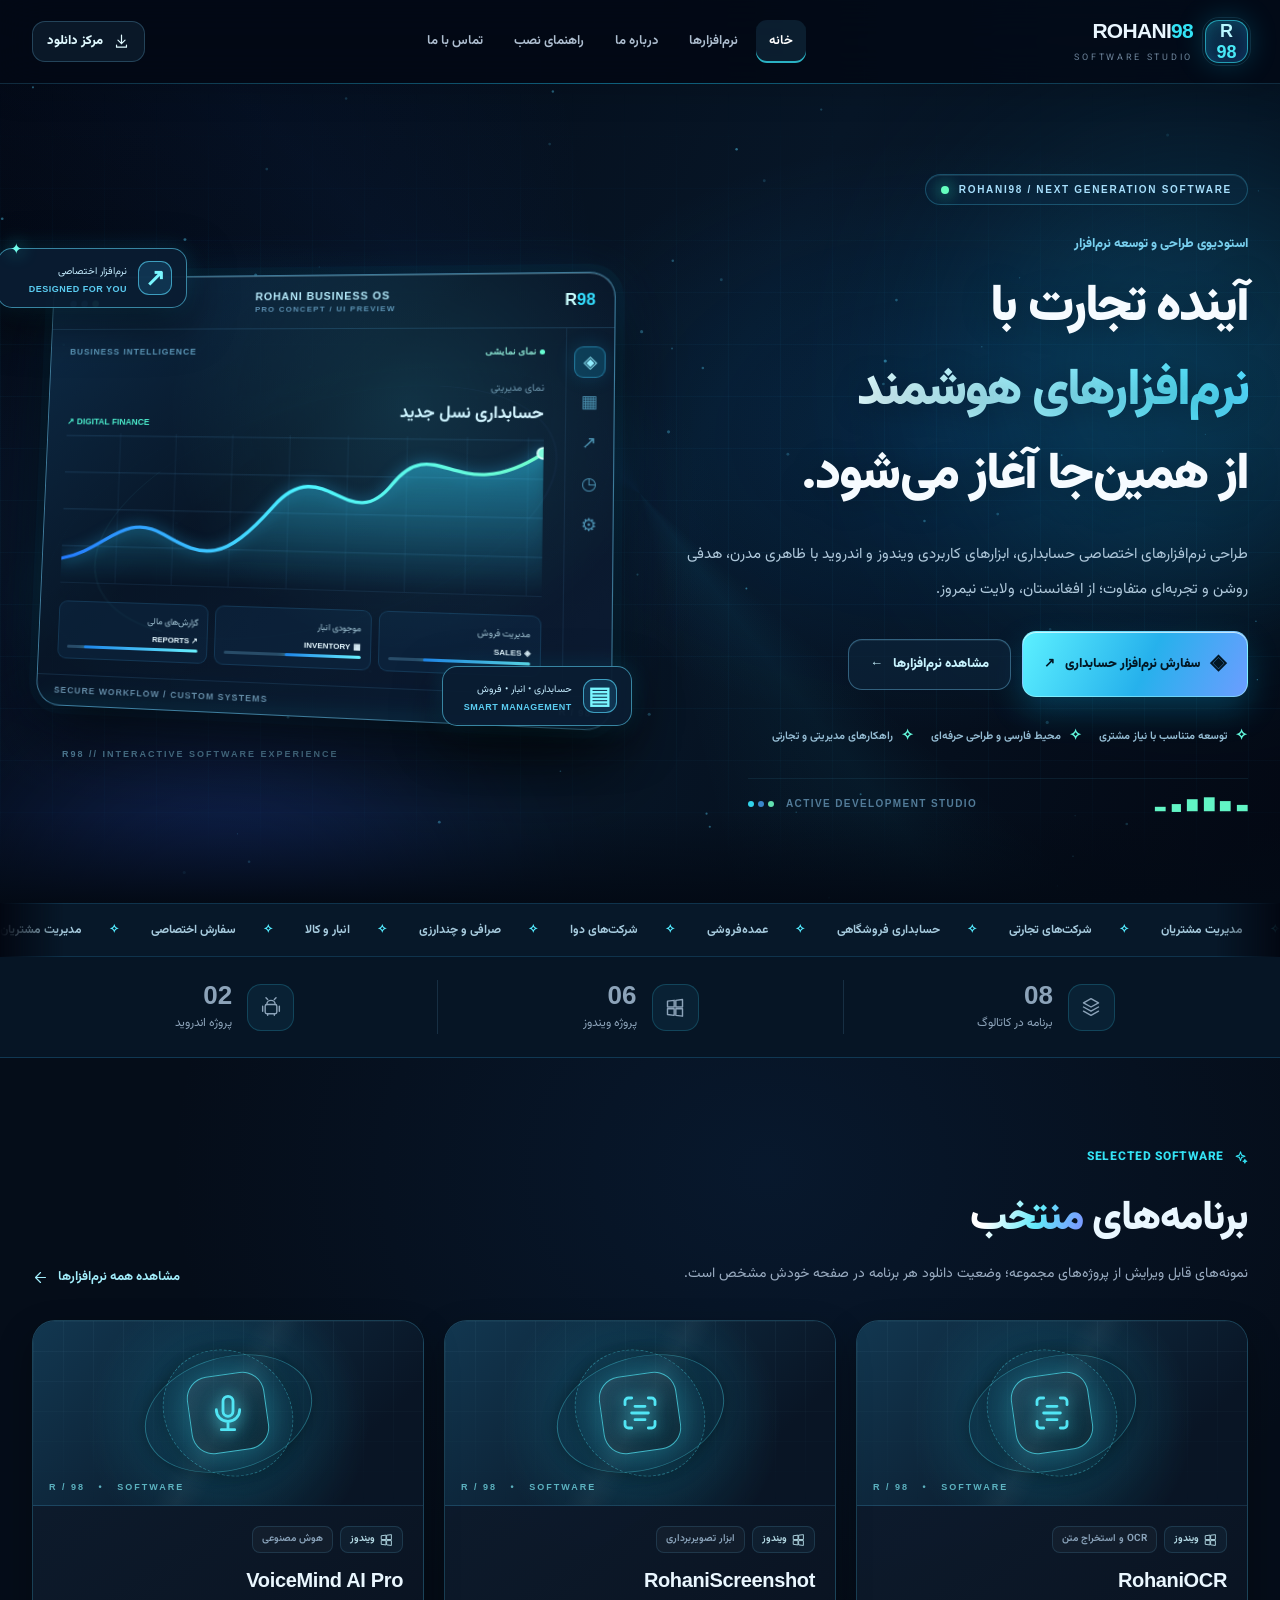
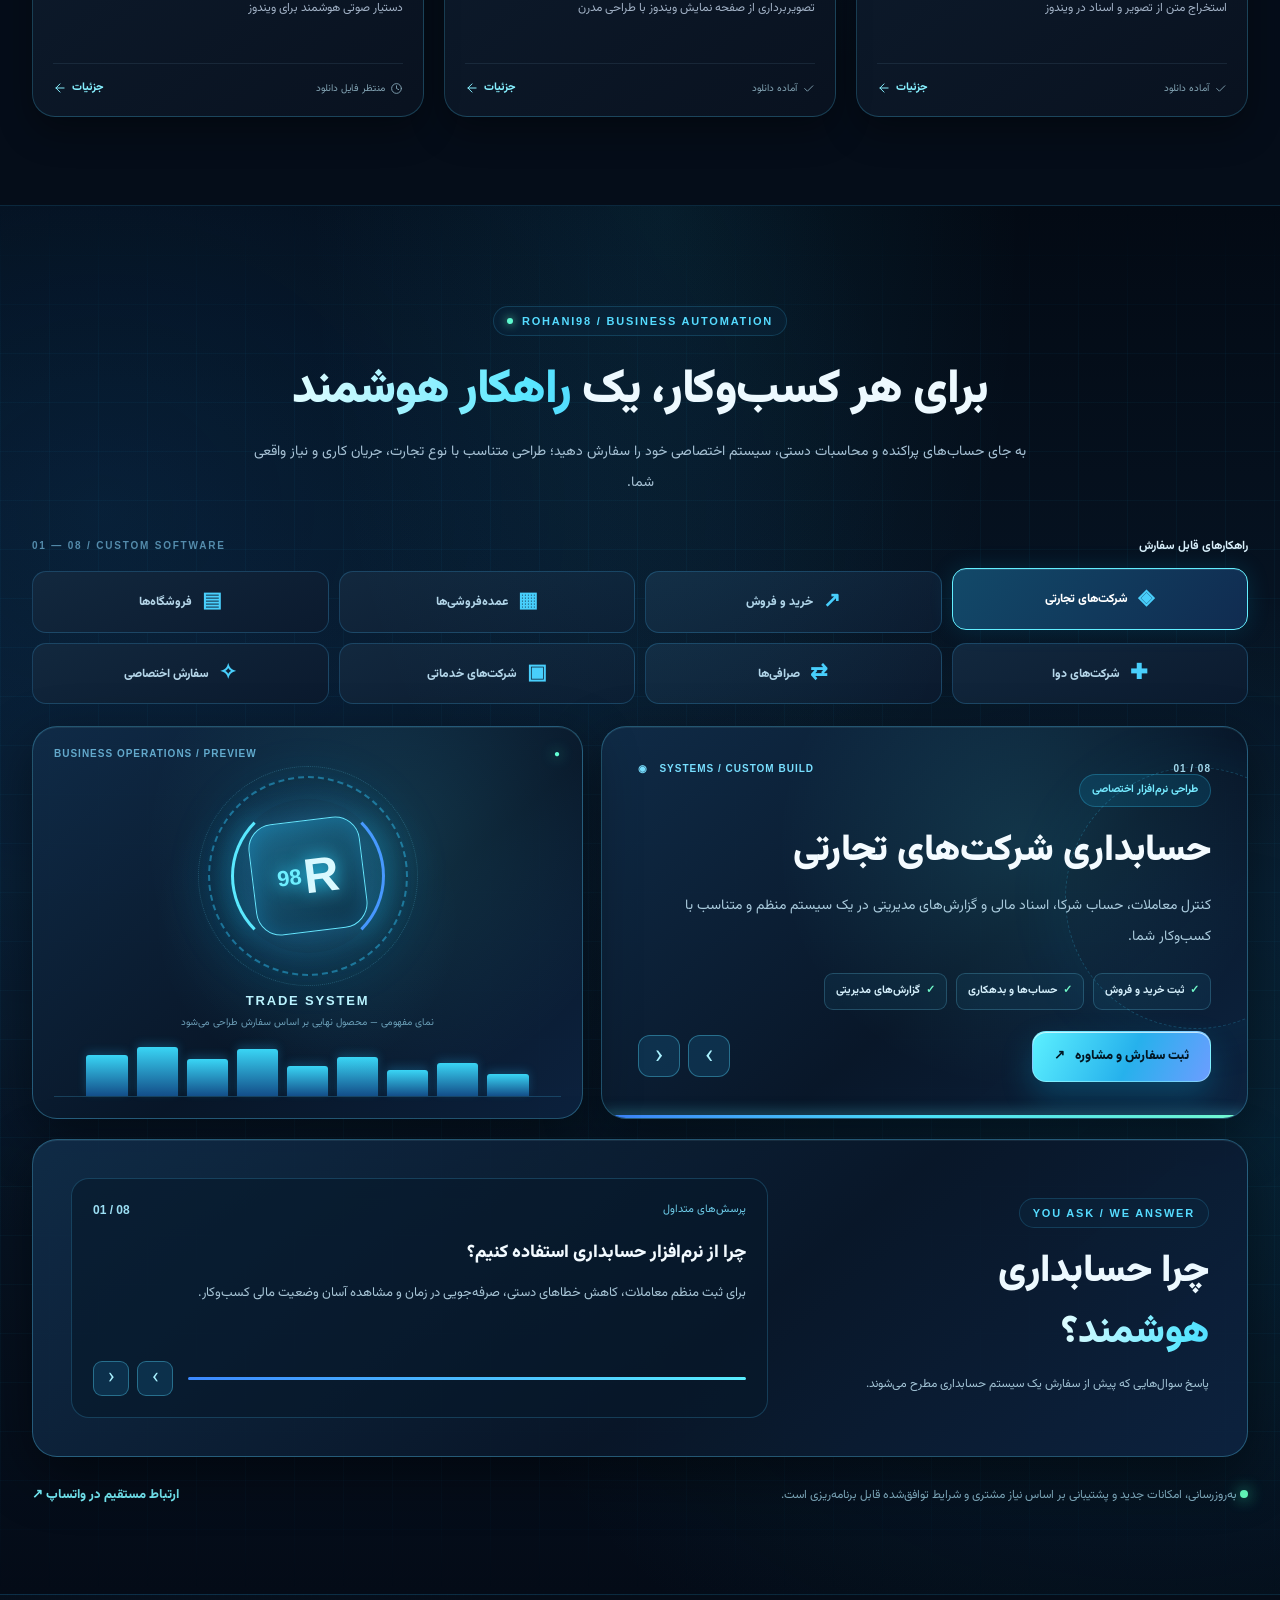
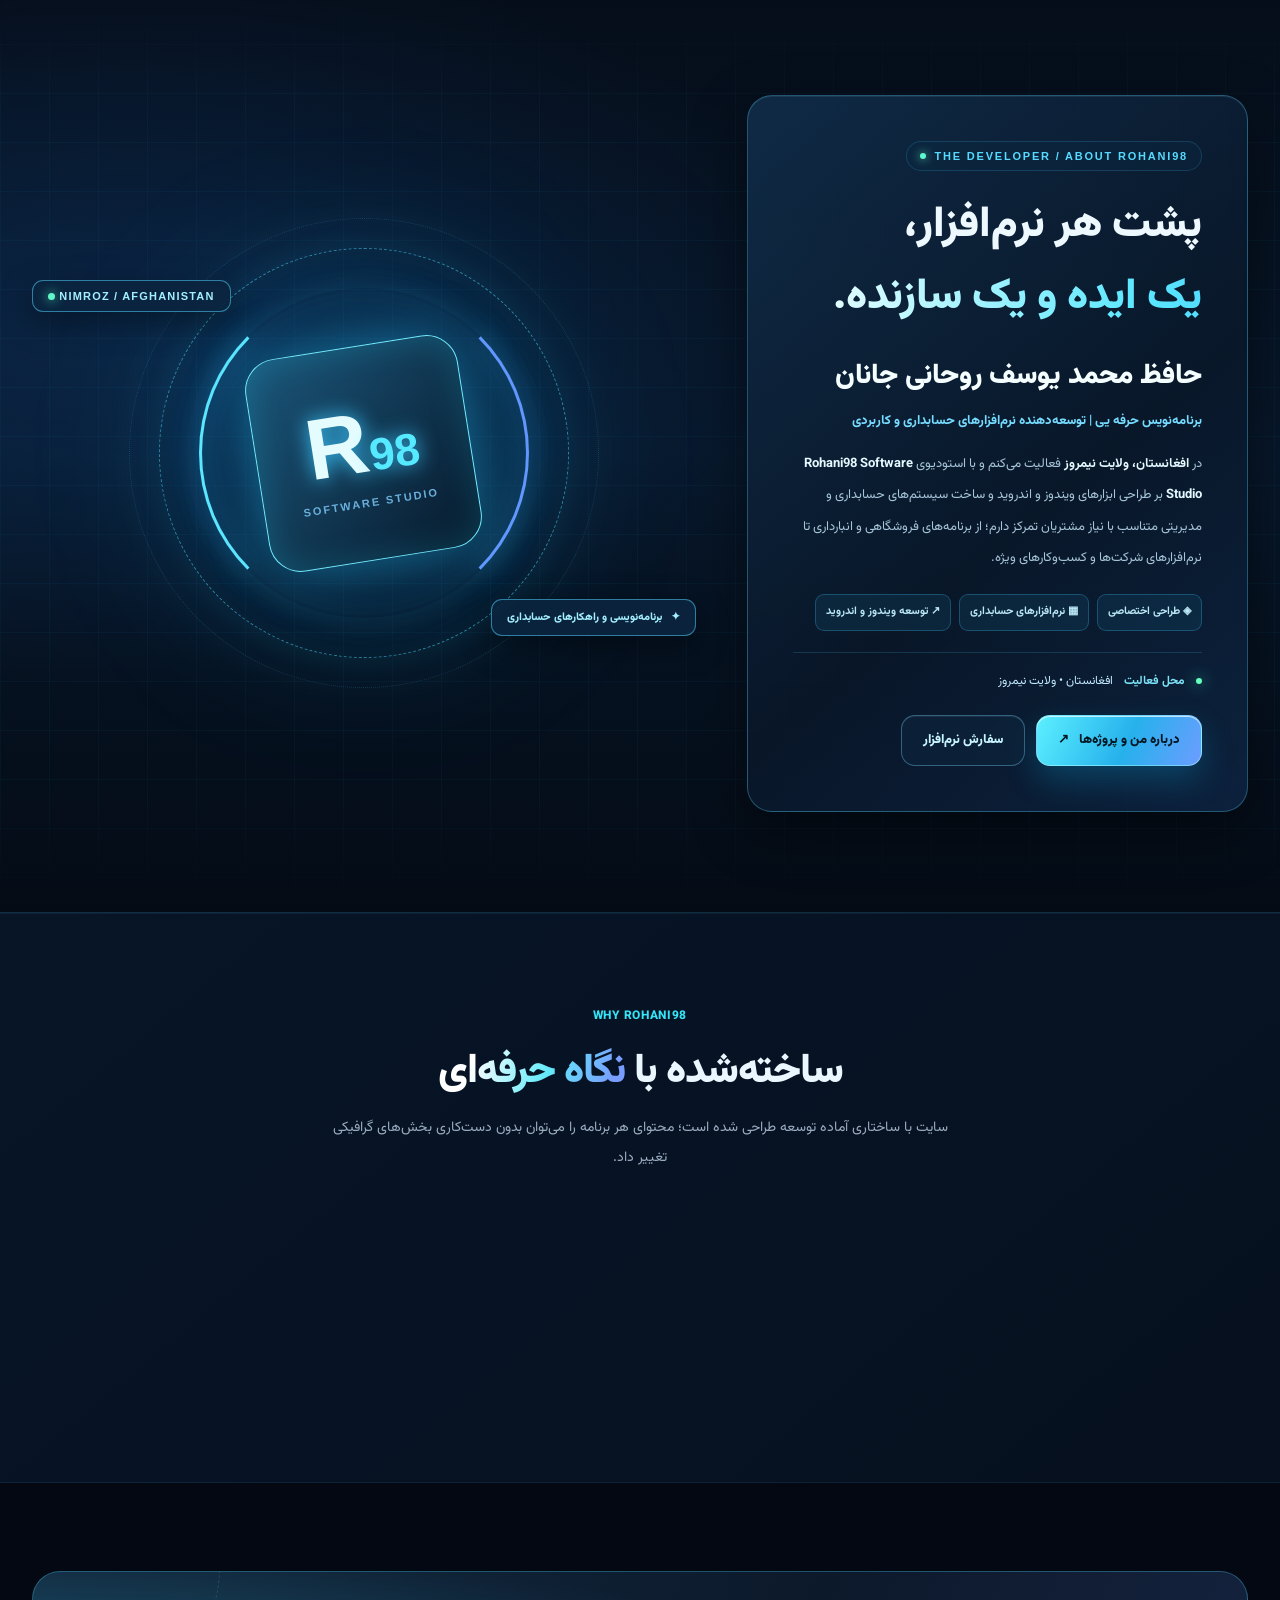
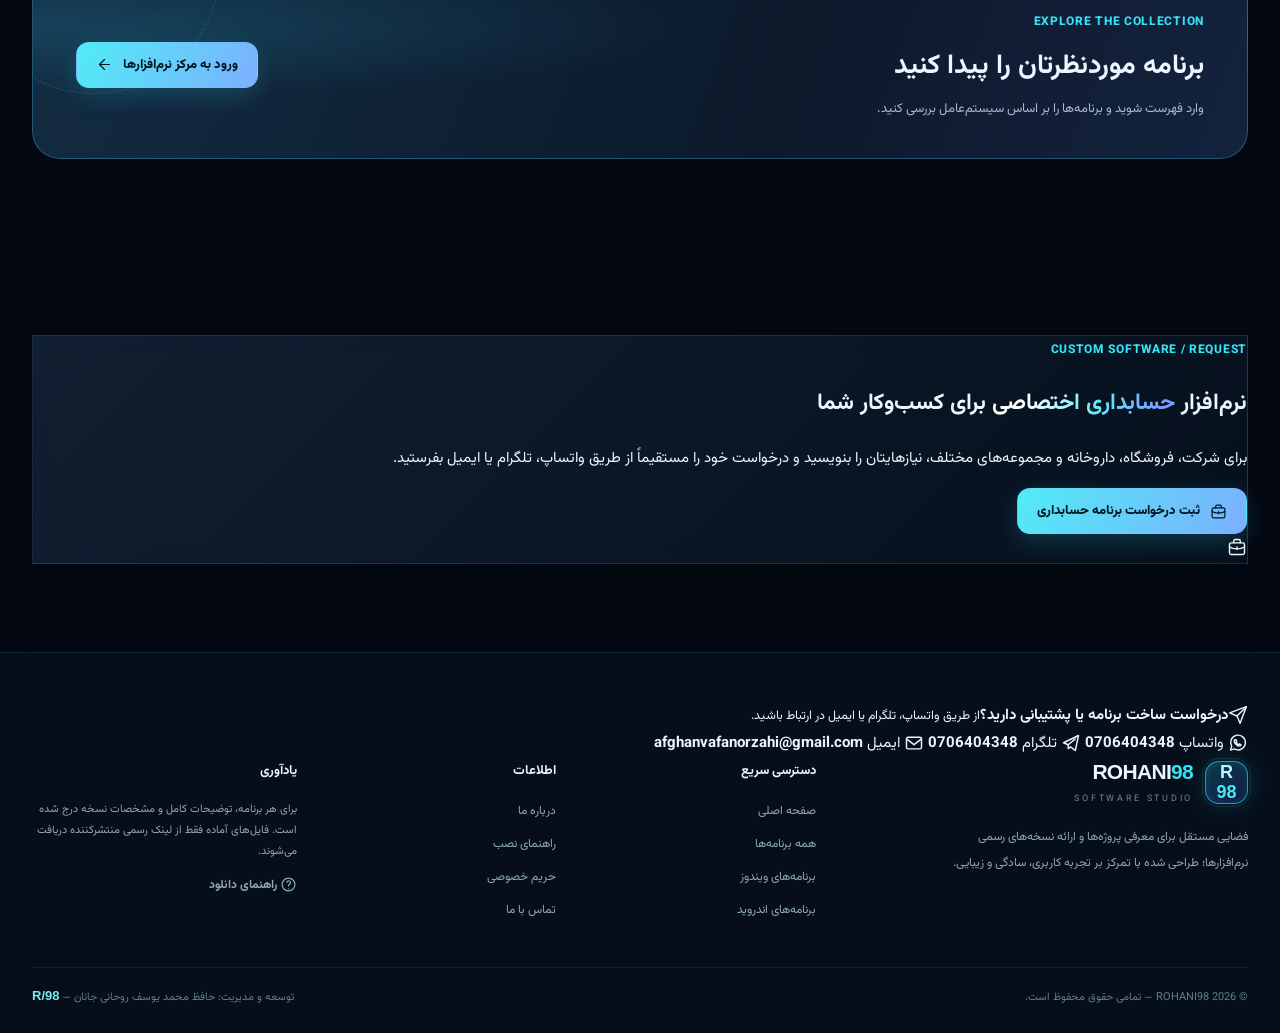
==== commit ef98a7e2: "Add files via upload" ====
--- a/index.html
+++ b/index.html
@@ -1,258 +1,277 @@
 <!doctype html>
-<html lang="fa" dir="rtl"><head><meta charset="utf-8"><meta name="viewport" content="width=device-width, initial-scale=1"><meta name="theme-color" content="#050a13"><meta name="description" content="Rohani98 - مجموعه معرفی و دانلود برنامه‌های ویندوز و اندروید"><meta name="color-scheme" content="dark"><title>خانه | Rohani98</title><link rel="icon" type="image/svg+xml" href="assets/images/favicon.svg"><link rel="stylesheet" href="assets/css/style.css"><script defer src="assets/js/apps.js"></script><script defer src="assets/js/main.js"></script><style id="rohani98-accounting-founder-styles">
-
-/* ===== ROHANI98 :: Neon Accounting Promotion / Founder Spotlight ===== */
-.r98p-wrap,.r98p-founder{direction:rtl;position:relative;isolation:isolate;color:#eaf8ff;overflow:hidden;font-family:inherit}
-.r98p-wrap *,.r98p-founder *{box-sizing:border-box}
-.r98p-wrap{padding:clamp(70px,8vw,110px) 0;background:radial-gradient(ellipse at 82% 10%,rgba(8,153,221,.18),transparent 41%),radial-gradient(ellipse at 6% 78%,rgba(5,107,171,.16),transparent 46%),linear-gradient(180deg,#050c17,#081425 48%,#050b16);border-top:1px solid rgba(51,190,242,.12);border-bottom:1px solid rgba(51,190,242,.12)}
-.r98p-wrap::before,.r98p-founder::before{content:"";position:absolute;inset:0;pointer-events:none;z-index:-1;background-image:linear-gradient(rgba(60,195,248,.042) 1px,transparent 1px),linear-gradient(90deg,rgba(60,195,248,.042) 1px,transparent 1px);background-size:50px 50px;mask-image:linear-gradient(to bottom,transparent,#000 20%,#000 75%,transparent);animation:r98p-gridshift 28s linear infinite}
-.r98p-container{width:min(1180px,calc(100% - 36px));margin:auto;position:relative;z-index:1}
-.r98p-overline{display:inline-flex;align-items:center;gap:10px;direction:ltr;font-family:ui-monospace,monospace;letter-spacing:.2em;font-size:11px;font-weight:750;color:#67e5ff;text-transform:uppercase}
-.r98p-overline::before{content:"";height:1px;width:31px;background:linear-gradient(90deg,#60edff,transparent)}
-.r98p-heading{font-size:clamp(27px,4.3vw,51px);line-height:1.4;margin:15px 0 12px!important;letter-spacing:-.035em;color:#f7fbff;font-weight:850}
-.r98p-highlight{color:#65e8ff;text-shadow:0 0 29px rgba(33,207,255,.3)}
-.r98p-intro{color:#a8c1d5;line-height:2.1;max-width:800px;margin:0 auto;font-size:clamp(13px,1.65vw,16px)}
-.r98p-head{text-align:center;margin:0 auto 34px}
-.r98p-ticker{display:flex;gap:14px;align-items:center;overflow:hidden;margin-top:24px;mask-image:linear-gradient(90deg,transparent,#000 10%,#000 90%,transparent);border-top:1px solid rgba(82,187,239,.10);border-bottom:1px solid rgba(82,187,239,.10);height:43px;white-space:nowrap}
-.r98p-ticker-inner{display:flex;align-items:center;flex-shrink:0;gap:26px;direction:rtl;animation:r98p-marquee 34s linear infinite;color:#7cbcd9;font-size:12px;letter-spacing:.015em}
-.r98p-ticker-inner span::before{content:'◆';font-size:8px;color:#45dafd;margin-left:21px}
-.r98p-wrap:hover .r98p-ticker-inner{animation-play-state:paused}
-.r98p-showcase{display:grid;grid-template-columns:minmax(0,1.07fr) minmax(0,.93fr);gap:22px;align-items:stretch}
-.r98p-glass{background:linear-gradient(135deg,rgba(17,40,65,.91),rgba(7,20,39,.9));border:1px solid rgba(99,203,249,.23);box-shadow:0 20px 65px rgba(0,0,0,.32),inset 0 1px rgba(162,226,255,.075);border-radius:25px;position:relative;overflow:hidden}
-.r98p-glass::after{content:"";position:absolute;inset:0;pointer-events:none;border-radius:inherit;background:radial-gradient(500px circle at var(--r98p-x,75%) var(--r98p-y,25%),rgba(49,200,251,.115),transparent 45%)}
-.r98p-slide{padding:clamp(24px,4vw,40px);min-height:410px;display:flex;flex-direction:column;justify-content:center}
-.r98p-slide::before{content:"";position:absolute;inset:0 0 auto;height:2px;background:linear-gradient(90deg,transparent,#21d8fa,transparent);box-shadow:0 0 20px #15cfff;animation:r98p-sweep 6s ease-in-out infinite}
-.r98p-slide-top{display:flex;align-items:center;justify-content:space-between;gap:12px;margin-bottom:26px}
-.r98p-number{font:800 12px ui-monospace,monospace;color:#91aec3;direction:ltr}
-.r98p-chip{font-size:11px;padding:6px 12px;color:#84efff;letter-spacing:.04em;border-radius:999px;border:1px solid rgba(84,225,255,.35);background:rgba(10,138,171,.12);display:inline-flex;gap:7px;align-items:center}
-.r98p-chip::before{content:"";width:6px;height:6px;border-radius:50%;background:#2cf1b4;box-shadow:0 0 11px #2cf1b4}
-.r98p-slide-inner{transition:opacity .32s ease,transform .32s ease;position:relative;z-index:1}
-.r98p-slide-inner.r98p-changing{opacity:.05;transform:translateY(14px)}
-.r98p-slide h3{font-size:clamp(24px,3vw,35px);color:#f7fcff;line-height:1.5;margin:0 0 14px;font-weight:850}
-.r98p-slide h3 em{font-style:normal;color:#5ce6ff}
-.r98p-slide p{font-size:14px;line-height:2;color:#b1cadb;margin:0 0 25px;max-width:520px}
-.r98p-benefits{display:flex;flex-wrap:wrap;gap:9px;margin-bottom:25px}
-.r98p-benefits span{border:1px solid rgba(63,183,234,.21);background:rgba(20,92,130,.16);border-radius:9px;color:#d9f2ff;padding:9px 11px;font-size:12px}
-.r98p-benefits span::before{content:'✓';color:#44eab8;margin-left:7px;font-weight:900}
-.r98p-controls{display:flex;gap:10px;align-items:center;justify-content:space-between;position:relative;z-index:3}
-.r98p-arrow{display:grid;place-items:center;width:39px;height:39px;cursor:pointer;color:#8beeff;border-radius:12px;border:1px solid rgba(66,206,249,.35);background:rgba(41,144,196,.13);font-size:23px;transition:transform .2s,border-color .2s,background .2s}
-.r98p-arrow:hover{transform:translateY(-2px);border-color:#53dcff;background:rgba(35,166,229,.24)}
-.r98p-dots{display:flex;align-items:center;gap:7px;justify-content:center;flex:1;direction:ltr}
-.r98p-dot{width:8px;height:8px;border:0;cursor:pointer;border-radius:12px;background:#37647e;padding:0;transition:width .25s,background .25s}
-.r98p-dot[aria-current="true"]{width:25px;background:#4de2ff;box-shadow:0 0 11px #29cffa}
-.r98p-demo{min-height:410px;display:flex;align-items:center;justify-content:center;padding:26px;position:relative}
-.r98p-demo .r98p-hud{width:min(350px,100%);aspect-ratio:1/1;position:relative;display:grid;place-items:center;transform-style:preserve-3d;animation:r98p-hover 7s ease-in-out infinite}
-.r98p-orbit,.r98p-orbit2,.r98p-orbit3{position:absolute;border-radius:50%;inset:10%;border:1px solid rgba(39,207,255,.44);box-shadow:0 0 45px rgba(24,181,255,.08),inset 0 0 25px rgba(32,210,255,.06)}
-.r98p-orbit{animation:r98p-spin 17s linear infinite;border-style:dashed}
-.r98p-orbit2{inset:21%;border:3px solid transparent;border-top-color:#37d8fd;border-bottom-color:#1484da;animation:r98p-spin 8s linear infinite reverse;filter:drop-shadow(0 0 12px #24beff)}
-.r98p-orbit3{inset:0;opacity:.45;border:1px dotted #3cc6e8;animation:r98p-spin 28s linear infinite}
-.r98p-hud-core{position:relative;width:45%;aspect-ratio:1;border:1px solid #57c8f8;border-radius:24px;display:grid;place-items:center;background:linear-gradient(140deg,#164e72,#07172b);box-shadow:0 0 35px rgba(25,199,247,.29),inset 0 0 20px rgba(26,190,255,.22);transform:rotate(-8deg)}
-.r98p-hud-core svg{width:50%;height:auto;color:#62eaff;filter:drop-shadow(0 0 12px #1cbfff)}
-.r98p-mini{position:absolute;background:rgba(8,29,52,.95);border:1px solid rgba(77,211,250,.43);border-radius:13px;padding:11px 15px;box-shadow:0 12px 34px rgba(0,0,0,.45),0 0 15px rgba(23,202,250,.12);color:#9cedfd;font:700 12px ui-monospace,monospace;direction:ltr;white-space:nowrap}
-.r98p-mini.one{right:-4%;top:16%;animation:r98p-hover 5s ease-in-out infinite}
-.r98p-mini.two{left:-4%;bottom:19%;animation:r98p-hover 6s ease-in-out infinite reverse}
-.r98p-mini.three{right:0;bottom:8%;font-size:10px;color:#51eebc;animation:r98p-hover 7s ease-in-out infinite}
-.r98p-servicebar{display:flex;flex-wrap:wrap;justify-content:center;gap:9px;margin:25px 0 30px}
-.r98p-servicebar button{background:rgba(13,37,62,.8);color:#b3cfde;border:1px solid rgba(78,180,225,.23);border-radius:13px;padding:11px 15px;font-family:inherit;font-size:12px;cursor:pointer;transition:.22s}
-.r98p-servicebar button:hover,.r98p-servicebar button[aria-pressed="true"]{color:#fff;border-color:#45d6ff;box-shadow:0 0 18px rgba(36,194,240,.16);background:rgba(14,104,156,.38)}
-.r98p-cta{display:inline-flex;align-items:center;justify-content:center;gap:9px;text-decoration:none!important;color:#041324!important;background:linear-gradient(100deg,#71eeff,#20baf1);padding:13px 24px;border-radius:13px;font-weight:850;font-size:14px;box-shadow:0 10px 26px rgba(0,169,232,.23),0 0 19px rgba(30,208,255,.16);transition:transform .2s,box-shadow .2s;position:relative;z-index:2}
-.r98p-cta:hover{transform:translateY(-3px);box-shadow:0 14px 36px rgba(0,169,232,.33),0 0 30px rgba(30,208,255,.25)}
-.r98p-outline{display:inline-flex;align-items:center;justify-content:center;padding:12px 18px;text-decoration:none!important;border-radius:13px;border:1px solid rgba(82,203,248,.4);color:#bdeaff!important;background:rgba(19,56,83,.37);font-size:13px;transition:background .2s}
-.r98p-outline:hover{background:rgba(31,114,165,.36)}
-.r98p-actions{display:flex;flex-wrap:wrap;gap:12px;align-items:center}
-.r98p-faq{margin-top:26px;display:grid;grid-template-columns:minmax(0,1fr) minmax(0,1.55fr);align-items:center;gap:26px;padding:clamp(20px,4vw,33px)}
-.r98p-faq-label{display:block;font:700 11px ui-monospace,monospace;direction:ltr;text-align:right;letter-spacing:.12em;color:#64dbfb;margin-bottom:9px}
-.r98p-faq-title{font-size:clamp(21px,2.4vw,27px);line-height:1.55;margin:0 0 8px!important;color:#fff}
-.r98p-faq-sub{font-size:13px;line-height:1.9;color:#9ab9cb;margin:0}
-.r98p-faq-panel{padding:19px 22px;min-height:167px;background:rgba(4,19,35,.64);border:1px solid rgba(67,193,235,.20);border-radius:17px;display:flex;flex-direction:column;justify-content:center;gap:9px;position:relative;z-index:2}
-.r98p-faq-panel strong{font-size:16px;color:#e7f9ff;line-height:1.7}
-.r98p-faq-panel p{color:#a8c8d9;line-height:1.9;font-size:13px;margin:0}
-.r98p-faq-buttons{display:flex;justify-content:flex-end;gap:7px;position:relative;z-index:2}
-.r98p-faq-buttons button{border:1px solid rgba(85,215,252,.29);background:#0c2d48;border-radius:9px;color:#a6f2ff;cursor:pointer;padding:6px 12px;font-family:inherit}
-.r98p-progress{height:2px;background:rgba(77,174,220,.15);border-radius:2px;overflow:hidden;margin-top:3px}
-.r98p-progress > span{display:block;width:0;height:100%;background:#43d8f9;box-shadow:0 0 12px #46e2ff;animation:r98p-progress 8s linear infinite}
-.r98p-faq:focus-within .r98p-progress>span,.r98p-faq:hover .r98p-progress>span{animation-play-state:paused}
-.r98p-founder{padding:clamp(70px,7vw,100px) 0;background:radial-gradient(ellipse at 15% 45%,rgba(22,148,224,.14),transparent 45%),linear-gradient(180deg,#050b16,#07111f);border-bottom:1px solid rgba(76,196,249,.12)}
-.r98p-founder-grid{display:grid;grid-template-columns:minmax(0,1.4fr) minmax(270px,.85fr);align-items:center;gap:clamp(22px,5vw,65px)}
-.r98p-founder-card{padding:clamp(24px,4vw,37px)}
-.r98p-founder h2{margin:12px 0 12px!important;font-size:clamp(27px,4vw,45px);line-height:1.55;color:#f2faff;font-weight:850}
-.r98p-founder .r98p-role{color:#70dfff;font-weight:780;margin-bottom:14px;font-size:15px}
-.r98p-founder .r98p-bio{font-size:14px;color:#b4cddb;line-height:2.15;margin-bottom:23px}
-.r98p-tags{display:flex;gap:9px;flex-wrap:wrap;margin-bottom:23px}
-.r98p-tags span{font-size:12px;border:1px solid rgba(64,192,240,.32);background:rgba(13,90,145,.17);padding:8px 11px;border-radius:10px;color:#d1eeff}
-.r98p-location{color:#88ddf1;font-size:13px;margin-bottom:22px!important}
-.r98p-location svg{width:16px;vertical-align:middle;margin-left:6px}
-.r98p-founder-graphic{height:390px;display:grid;place-items:center;position:relative}
-.r98p-emblem{width:min(285px,80%);aspect-ratio:1;position:relative;display:grid;place-items:center;border-radius:50%;background:radial-gradient(circle,rgba(28,147,205,.27),rgba(2,17,32,.02) 65%,transparent);filter:drop-shadow(0 0 32px rgba(34,180,230,.15))}
-.r98p-emblem::before,.r98p-emblem::after{content:"";position:absolute;inset:0;border-radius:50%;border:1px dashed rgba(72,197,252,.56);animation:r98p-spin 23s linear infinite}
-.r98p-emblem::after{inset:11%;border:3px solid transparent;border-left-color:#43e4ff;border-right-color:#26adf7;animation-duration:11s;animation-direction:reverse}
-.r98p-emblem-core{font:900 clamp(54px,9vw,100px) ui-monospace,monospace;letter-spacing:-.09em;color:#ddfaff;text-shadow:0 0 10px #24b9f2,0 0 35px rgba(24,193,255,.6);width:62%;aspect-ratio:1;display:grid;place-items:center;border-radius:23%;background:linear-gradient(135deg,#194c6e,#071527);box-shadow:inset 0 1px 2px rgba(184,239,255,.3),0 0 30px rgba(22,183,245,.24);transform:rotate(-7deg)}
-.r98p-emblem-core span{transform:rotate(7deg);font-size:.78em}
-.r98p-founder-floating{position:absolute;z-index:2;border-radius:12px;border:1px solid #295e7b;background:rgba(7,28,48,.92);padding:10px 16px;font-size:12px;box-shadow:0 15px 30px rgba(0,0,0,.32);color:#78eaff;animation:r98p-hover 5s ease-in-out infinite}
-.r98p-founder-floating.f1{right:0;top:18%}
-.r98p-founder-floating.f2{left:0;bottom:19%;animation-delay:-2s}
-.r98p-founder-floating.f3{right:4%;bottom:7%;font-size:10px;animation-delay:-3s}
-.r98p-visually-hidden{position:absolute!important;width:1px;height:1px;padding:0;margin:-1px;overflow:hidden;clip:rect(0,0,0,0);white-space:nowrap;border:0}
-@keyframes r98p-gridshift{to{background-position:100px 50px}}
-@keyframes r98p-spin{to{transform:rotate(360deg)}}
-@keyframes r98p-hover{0%,100%{transform:translateY(0)}50%{transform:translateY(-13px)}}
-@keyframes r98p-sweep{0%,100%{transform:translateX(85%);opacity:.2}50%{transform:translateX(-85%);opacity:1}}
-@keyframes r98p-marquee{to{transform:translateX(50%)}}
-@keyframes r98p-progress{to{width:100%}}
-@media (max-width:850px){.r98p-showcase,.r98p-founder-grid{grid-template-columns:1fr}.r98p-demo{min-height:310px;order:-1}.r98p-demo .r98p-hud{width:270px}.r98p-faq{grid-template-columns:1fr}.r98p-founder-graphic{height:315px;order:-1}.r98p-founder .r98p-bio{font-size:13px}}
-@media (max-width:480px){.r98p-container{width:calc(100% - 24px)}.r98p-wrap{padding:55px 0}.r98p-heading{font-size:28px}.r98p-slide{min-height:370px;padding:20px}.r98p-slide h3{font-size:24px}.r98p-servicebar button{font-size:11px;padding:9px 10px}.r98p-faq-panel{min-height:190px}.r98p-mini{font-size:10px;padding:9px}.r98p-founder-card{padding:22px}.r98p-founder-graphic{height:275px}.r98p-cta,.r98p-outline{width:100%}}
-@media(prefers-reduced-motion:reduce){.r98p-wrap *,.r98p-wrap::before,.r98p-founder *,.r98p-founder::before{animation:none!important;transition:none!important;scroll-behavior:auto!important}}
-
+
+
+<html dir="rtl" lang="fa"><head><meta charset="utf-8"/><meta content="width=device-width, initial-scale=1" name="viewport"/><meta content="#050a13" name="theme-color"/><meta content="Rohani98 Software Studio؛ طراحی نرم‌افزارهای حسابداری اختصاصی برای شرکت‌ها، فروشگاه‌ها، عمده‌فروشی، شرکت‌های دوا و صرافی‌ها در افغانستان، ولایت نیمروز." name="description"/><meta content="dark" name="color-scheme"/><title>Rohani98 | استودیوی نرم‌افزار و حسابداری اختصاصی</title><link href="assets/images/favicon.svg" rel="icon" type="image/svg+xml"/><link href="assets/css/style.css" rel="stylesheet"/><script defer="" src="assets/js/apps.js"></script><script defer="" src="assets/js/main.js"></script><style id="rohani98-ultra-graphic-styles">/* ROHANI98 ULTRA GRAPHIC HOMEPAGE · Self-contained, no external dependencies */
+body[data-page="home"]{background:#030813;color:#eaf7ff}
+body[data-page="home"] .site-header{border-bottom:1px solid rgba(81,195,245,.18);background:rgba(3,10,22,.79);box-shadow:0 9px 32px rgba(0,0,0,.13)}
+body[data-page="home"] .site-header::after{content:"";height:1px;position:absolute;bottom:-1px;left:0;right:0;background:linear-gradient(90deg,transparent,#0bcfff55,transparent)}
+body[data-page="home"] .site-header .brand-mark{box-shadow:0 0 30px #12caf33f,inset 0 0 14px #15cafd2a}
+.r98u-hero,.r98u-accounting,.r98u-founder{direction:rtl;position:relative;isolation:isolate;overflow:hidden;color:#edf9ff;font-family:inherit}
+.r98u-hero *,.r98u-accounting *,.r98u-founder *,.r98u-marquee *{box-sizing:border-box}
+.r98u-hero{min-height:730px;padding:90px 0 92px;background:radial-gradient(ellipse 48% 50% at 74% 43%,#0663aa3c,transparent 72%),radial-gradient(ellipse 55% 50% at 18% 54%,#124e9a33,transparent 70%),linear-gradient(115deg,#030813 0%,#071627 52%,#030813 100%)}
+.r98u-hero::before{content:"";position:absolute;inset:-25%;background:conic-gradient(from 70deg at 50% 50%,transparent 0 17%,#1fd1ff0c 20%,transparent 27% 60%,#206eff0b 68%,transparent 78%);animation:r98u-turn 42s linear infinite;z-index:-1}
+.r98u-hero-grid-bg{position:absolute;inset:0;background-image:linear-gradient(#2da8da0c 1px,transparent 1px),linear-gradient(90deg,#2da8da0c 1px,transparent 1px);background-size:52px 52px;mask-image:linear-gradient(180deg,transparent,#000 30%,#000 77%,transparent);pointer-events:none}
+.r98u-stars{position:absolute;inset:0;width:100%;height:100%;pointer-events:none;opacity:.85;z-index:0}
+.r98u-beam{position:absolute;width:450px;height:450px;pointer-events:none;border-radius:50%;filter:blur(95px);opacity:.19;z-index:0}.r98u-beam-a{right:-140px;top:8%;background:#19bdfb;animation:r98u-drift 13s ease-in-out infinite alternate}.r98u-beam-b{left:0;bottom:-270px;background:#335dff;animation:r98u-drift 17s ease-in-out infinite alternate-reverse}
+.r98u-hero-layout{display:grid;grid-template-columns:minmax(0,1.03fr) minmax(0,1fr);align-items:center;gap:clamp(24px,4vw,70px);position:relative;z-index:2}
+.r98u-hero-copy{position:relative;z-index:4}
+.r98u-live-label{display:inline-flex;align-items:center;gap:10px;padding:9px 15px;border:1px solid #50d7ff40;border-radius:999px;background:#0d355047;box-shadow:inset 0 1px #abedff1a;font:700 10px Arial,sans-serif;letter-spacing:1.7px;color:#a7dffc;direction:ltr}
+.r98u-live-dot,.r98u-green-dot{width:8px;height:8px;background:#65ffbf;border-radius:50%;display:inline-block;flex:none;box-shadow:0 0 15px #32ffc5;animation:r98u-pulse 2.5s ease-in-out infinite}
+.r98u-overline{font-size:13px;color:#78cfee;margin:27px 0 5px;font-weight:800}
+.r98u-hero-copy h1{margin:9px 0 19px;font-weight:900;font-size:clamp(35px,4vw,60px);line-height:1.64;letter-spacing:-1.8px;color:#f6fbff;text-shadow:0 3px 32px #00132055}
+.r98u-chromatic{background:linear-gradient(95deg,#e3fdff 0%,#5ae7ff 35%,#35aeff 73%,#9fefff 100%);background-size:240% auto;color:transparent;background-clip:text;-webkit-background-clip:text;animation:r98u-gradient 8s linear infinite}
+.r98u-lead{color:#afc8db;font-size:15px;line-height:2.35;max-width:600px;margin:0 0 24px}
+.r98u-hero-buttons,.r98u-stage-actions,.r98u-founder-actions{display:flex;gap:11px;flex-wrap:wrap;align-items:center}
+.r98u-button{position:relative;display:inline-flex;gap:10px;align-items:center;justify-content:center;text-align:center;min-height:51px;padding:12px 21px;border-radius:14px;font-size:13px;font-weight:850;text-decoration:none!important;white-space:normal;transition:transform .25s,box-shadow .25s,border-color .25s;overflow:hidden;isolation:isolate}
+.r98u-button:hover{transform:translateY(-4px)}
+.r98u-primary{background:linear-gradient(115deg,#5cf0ff,#26b1ec 55%,#6c9dff);color:#021623!important;border:1px solid #aaf7ff7e;box-shadow:0 14px 32px #09bdf53d,inset 0 1px #f3ffffb5}
+.r98u-primary::before{content:"";position:absolute;inset:-60% auto -60% -60%;width:35%;transform:rotate(20deg);background:linear-gradient(90deg,transparent,#ffffff80,transparent);animation:r98u-shine 5s linear infinite;z-index:-1}
+.r98u-primary:hover{box-shadow:0 16px 42px #00b9ff5e,0 0 25px #04bdf344}
+.r98u-secondary{background:#0d263c9e;border:1px solid #74cef861;color:#c8f4ff!important;box-shadow:inset 0 1px #b5eaff15}.r98u-secondary:hover{border-color:#8dfaff;box-shadow:0 8px 22px #1ae1fa22}
+.r98u-button-icon{font-size:21px;font-weight:900}
+.r98u-hero-highlights{display:flex;flex-wrap:wrap;gap:12px 17px;margin:26px 0 27px;font-size:11px;font-weight:650;color:#96bdd4}.r98u-hero-highlights span{display:flex;align-items:center;gap:8px}.r98u-hero-highlights b{color:#63f8dc;font-size:15px}
+.r98u-hero-meta{display:flex;align-items:center;gap:12px;font:700 10px Arial,sans-serif;letter-spacing:1.4px;color:#527b98;border-top:1px solid #3b8baa24;padding-top:17px;max-width:500px}.r98u-dot-lights{display:flex;gap:4px}.r98u-dot-lights i{width:6px;height:6px;display:block;border-radius:50%;background:#32d2e9}.r98u-dot-lights i:nth-child(2){background:#3a86c9}.r98u-dot-lights i:nth-child(3){background:#62dfaf}.r98u-signal{color:#62f5c5;margin-left:auto;font-size:13px}
+.r98u-hero-visual{position:relative;min-height:540px;display:grid;place-items:center;perspective:1100px;isolation:isolate;--r98u-px:55%;--r98u-py:48%}
+.r98u-orbit{position:absolute;pointer-events:none;border:1px solid #35dfff5e;border-radius:50%;aspect-ratio:1;width:100%;max-width:570px;transform:rotate(-17deg) rotateX(63deg);box-shadow:0 0 55px #28c5ff18,inset 0 0 35px #20afff12}.r98u-outer-orbit{border-style:dashed;animation:r98u-ring 29s linear infinite}.r98u-inner-orbit{width:82%;border:2px solid #24aaff45;border-left-color:#58eeff;border-right-color:#6599ff;animation:r98u-ring 17s linear infinite reverse}
+.r98u-dashboard{position:relative;z-index:2;width:100%;max-width:580px;min-width:0;border-radius:25px;overflow:hidden;border:1px solid #70d6ff82;background:linear-gradient(138deg,#0d2d4aeb,#071526f5 42%,#0b1b32f7);box-shadow:0 35px 75px #000b,0 0 0 8px #16c4ff0a,0 0 55px #078cdd24,inset 0 1px #abebff4a;transform:rotateY(-8deg) rotateX(4deg) rotateZ(1deg);animation:r98u-float 8s ease-in-out infinite}
+.r98u-dashboard::before,.r98u-sector-stage::before,.r98u-business-preview::before{content:"";position:absolute;inset:0;pointer-events:none;background:radial-gradient(420px circle at var(--r98u-mx,75%) var(--r98u-my,20%),#4beaff22,transparent 58%);z-index:2}
+.r98u-dash-top,.r98u-dash-foot{display:flex;align-items:center;justify-content:space-between;gap:9px;border-bottom:1px solid #3f83ac47;padding:15px 18px}.r98u-dash-foot{border:0;border-top:1px solid #3f83ac35;padding:10px 18px;font:700 9px Arial,sans-serif;color:#6388a2;letter-spacing:1.1px}
+.r98u-mini-mark{font:900 16px Arial,sans-serif;color:#cfffff}.r98u-mini-mark span{color:#33deff}.r98u-top-title{font:800 11px Arial,sans-serif;color:#b9e9fa;letter-spacing:.9px;direction:ltr}.r98u-top-title small{display:block;text-align:center;font-size:8px;color:#5c8bad;margin-top:3px;letter-spacing:1.3px}
+.r98u-window-dots{display:flex;gap:5px}.r98u-window-dots i{width:7px;height:7px;border-radius:50%;background:#399bd7}.r98u-window-dots i:first-child{background:#65f8cc}
+.r98u-dash-main{display:flex;min-height:330px}.r98u-dash-side{width:46px;flex:none;border-left:1px solid #4482ab28;display:flex;flex-direction:column;align-items:center;gap:9px;padding:18px 8px}.r98u-side-glyph{width:30px;height:31px;display:grid;place-items:center;color:#4a8eae;border-radius:9px;font-size:17px}.r98u-side-glyph.active{background:#11a9dc38;color:#94eeff;border:1px solid #3dc7fa6e;box-shadow:0 0 18px #19bcff2c}
+.r98u-dash-content{padding:18px 20px 16px;flex:1;min-width:0}.r98u-dash-eyebrow{display:flex;align-items:center;justify-content:space-between;gap:8px;color:#5c99bb;font:700 9px Arial,sans-serif;letter-spacing:1px;direction:ltr}.r98u-dash-status{color:#8bdeca;direction:rtl;font-family:inherit;letter-spacing:0}.r98u-dash-status i{display:inline-block;width:5px;height:5px;background:#69ffd0;border-radius:50%}
+.r98u-chart-head{display:flex;align-items:end;justify-content:space-between;margin:22px 0 4px}.r98u-chart-head small{display:block;color:#7496ad;font-size:10px}.r98u-chart-head strong{display:block;font-size:17px;color:#def5ff}.r98u-chart-live{font:800 9px Arial,sans-serif;color:#4aeaca}
+.r98u-graph{height:155px;position:relative;overflow:hidden;margin:7px 0 18px;border-bottom:1px solid #4281ad24}.r98u-graph-lines{position:absolute;inset:0;background:repeating-linear-gradient(0deg,transparent 0 36px,#56aeea1d 37px 38px),repeating-linear-gradient(90deg,transparent 0 57px,#56aeea0e 58px 59px)}.r98u-graph svg{position:relative;display:block;width:100%;height:100%;filter:drop-shadow(0 0 7px #24b9fa99)}.r98u-graph-stroke{stroke-dasharray:800;stroke-dashoffset:800;animation:r98u-draw 3.3s ease both}
+.r98u-dash-cards{display:grid;grid-template-columns:repeat(3,minmax(0,1fr));gap:7px}.r98u-dash-cards>div{padding:10px 9px;border:1px solid #338ab73a;border-radius:9px;background:#11335059;min-width:0}.r98u-dash-cards span{display:block;font-size:9px;color:#a6c9da}.r98u-dash-cards strong{display:block;font:800 8px Arial,sans-serif;color:#e4f7ff;margin:4px 0;white-space:nowrap}.r98u-dash-card-track{height:3px;background:#376182a8;border-radius:9px;overflow:hidden}.r98u-dash-card-track i{display:block;height:100%;background:linear-gradient(90deg,#1d85e9,#69f2ff);border-radius:9px;box-shadow:0 0 9px #45e9fc}
+.r98u-scanline{position:absolute;left:0;right:0;height:2px;background:linear-gradient(90deg,transparent,#83faff,transparent);box-shadow:0 0 18px #0ef0ff,0 0 45px #25bfff;pointer-events:none;opacity:.42;animation:r98u-scan 8s ease-in-out infinite}
+.r98u-float-widget{position:absolute;z-index:4;display:flex;align-items:center;gap:11px;min-width:190px;border:1px solid #60dcff8c;border-radius:15px;background:#0a1d32f2;box-shadow:0 16px 45px #0008,0 0 23px #1fbaf62e;padding:12px 14px;animation:r98u-float 5s ease-in-out infinite}.r98u-float-ico{width:34px;height:34px;border-radius:11px;border:1px solid #5addffa1;display:grid;place-items:center;color:#79f6ff;background:#164c6d85;font:900 24px Arial,sans-serif}.r98u-float-widget small{display:block;font-size:10px;color:#c5edff}.r98u-float-widget b{display:block;font:800 9px Arial,sans-serif;letter-spacing:.5px;color:#5bcdf2;margin-top:3px}.r98u-float-one{top:25px;left:-35px}.r98u-float-two{bottom:37px;right:-26px;animation-delay:-2.7s}.r98u-widget-spark{position:absolute;top:-12px;left:12px;color:#71fdec;text-shadow:0 0 17px #29eeff}.r98u-holo-caption{position:absolute;bottom:4px;left:30px;color:#5e94b3;font:800 9px Arial,sans-serif;letter-spacing:2px}
+.r98u-bottom-fade{position:absolute;bottom:0;height:90px;left:0;right:0;background:linear-gradient(0deg,#030a15,transparent);pointer-events:none}
+.r98u-marquee{direction:ltr;overflow:hidden;height:54px;border-block:1px solid #277caa45;background:#071829;position:relative;mask-image:linear-gradient(90deg,transparent,#000 5%,#000 95%,transparent);display:flex;align-items:center}.r98u-marquee-track{display:flex;gap:32px;flex:none;white-space:nowrap;animation:r98u-marquee 44s linear infinite;direction:rtl;width:max-content}.r98u-marquee:hover .r98u-marquee-track{animation-play-state:paused}.r98u-marquee span{color:#a6cadd;font-size:12px;font-weight:700}.r98u-marquee span:before{content:"✧";color:#53ebff;margin-inline-end:27px}
+body[data-page="home"] .metrics-strip{background:#061525;border-color:#2787b850}
+body[data-page="home"] #software{position:relative;background:radial-gradient(ellipse at 60% 15%,#12407338,transparent 55%),#050d19}
+body[data-page="home"] #featured-apps .app-card{border-color:#46bfe342;box-shadow:0 15px 35px #0005;transition:transform .3s,border-color .3s,box-shadow .3s}
+body[data-page="home"] #featured-apps .app-card:hover{transform:translateY(-11px);border-color:#54e5ff;box-shadow:0 25px 50px #0008,0 0 25px #02cfff35}
+body[data-page="home"] .features-section{background:linear-gradient(140deg,#071527,#06101f)}
+body[data-page="home"] .feature-box{border:1px solid #52c6ee45;background:linear-gradient(140deg,#122a41cc,#081423e8);box-shadow:inset 0 1px #b6ecff12;transition:transform .25s,box-shadow .25s}
+body[data-page="home"] .feature-box:hover{transform:translateY(-6px);box-shadow:0 20px 40px #0006,0 0 30px #20cbfa18}
+.r98u-accounting{padding:100px 0 86px;background:radial-gradient(ellipse at 8% 22%,#125c9f33,transparent 48%),radial-gradient(ellipse at 90% 70%,#0b82a924,transparent 43%),linear-gradient(180deg,#030a14,#08192b 49%,#040b17);border-block:1px solid #299fd831}
+.r98u-accounting::before,.r98u-founder::before{content:"";position:absolute;inset:0;z-index:-1;pointer-events:none;background-image:linear-gradient(#23bffb0b 1px,transparent 1px),linear-gradient(90deg,#23bffb0b 1px,transparent 1px);background-size:49px 49px;mask-image:linear-gradient(180deg,transparent,#000 12%,#000 88%,transparent)}
+.r98u-account-glow{position:absolute;inset:0;pointer-events:none;background:radial-gradient(ellipse at 52% 0,#26c6f816,transparent 38%);z-index:0}
+.r98u-section-intro{text-align:center;position:relative;z-index:1;margin:0 auto 36px;max-width:850px}
+.r98u-section-kicker{display:inline-flex;align-items:center;gap:9px;font:800 11px Arial,sans-serif;letter-spacing:1.8px;direction:ltr;color:#55dbff;background:#0b2a4266;border:1px solid #39aadc38;border-radius:99px;padding:8px 13px}.r98u-section-kicker i{width:6px;height:6px;background:#5ef9cf;border-radius:50%;box-shadow:0 0 10px #68ffc7}
+.r98u-section-intro h2{font-size:clamp(28px,3.7vw,49px);line-height:1.65;margin:15px 0 8px;font-weight:900;letter-spacing:-1px}.r98u-section-intro p{font-size:14px;line-height:2.2;color:#a7c2d5;margin:0 auto;max-width:780px}
+.r98u-services-header{display:flex;align-items:center;justify-content:space-between;gap:12px;margin:25px 0 14px;color:#d9effa;font-size:12px}.r98u-services-header span{font:800 10px Arial,sans-serif;letter-spacing:1.8px;color:#548cac}
+.r98u-services{display:grid;grid-template-columns:repeat(4,minmax(0,1fr));gap:10px;margin-bottom:22px}.r98u-sector{border-radius:14px;padding:14px 12px;min-height:60px;display:flex;gap:10px;align-items:center;justify-content:center;border:1px solid #3186b858;color:#b4d5e8;background:linear-gradient(155deg,#12283e,#0b1a2e);font-family:inherit;font-size:12px;font-weight:800;line-height:1.5;cursor:pointer;transition:transform .22s,border-color .22s,box-shadow .22s,background .22s}.r98u-sector span{font-size:21px;color:#49cffc}.r98u-sector:hover,.r98u-sector.is-current{transform:translateY(-3px);border-color:#63efff;background:linear-gradient(130deg,#124969,#102b50);box-shadow:0 0 23px #0abfff24,inset 0 1px #a8eaff21;color:#fff}
+.r98u-showcase{display:grid;grid-template-columns:minmax(0,1.08fr) minmax(0,.92fr);gap:18px}
+.r98u-glowbox{--r98u-mx:65%;--r98u-my:30%;position:relative;isolation:isolate}
+.r98u-sector-stage,.r98u-business-preview,.r98u-faq-area,.r98u-founder-body{overflow:hidden;border-radius:25px;border:1px solid #50bfe55c;background:linear-gradient(140deg,#102c48f2,#091729f2 58%,#0d2340ee);box-shadow:0 18px 55px #0007,inset 0 1px #b8f4ff15}
+.r98u-sector-stage{min-height:390px;display:flex;flex-direction:column;justify-content:space-between;padding:clamp(22px,3.8vw,36px)}.r98u-sector-stage::after{content:"";position:absolute;right:-80px;top:40px;width:260px;height:260px;border-radius:50%;border:1px dashed #39cfff38;box-shadow:0 0 70px #21b8fa12;animation:r98u-turn 32s linear infinite;pointer-events:none}
+.r98u-stage-top{display:flex;align-items:center;justify-content:space-between;gap:13px;color:#78dfff;font:700 10px Arial,sans-serif;letter-spacing:1px;direction:ltr;position:relative;z-index:3}.r98u-numeral{color:#a3d9ec}
+.r98u-stage-inner{position:relative;z-index:3;transition:opacity .28s,transform .28s}.r98u-stage-inner.is-switching,.r98u-faq-content.is-switching{opacity:0;transform:translateY(12px)}
+.r98u-stage-tag{display:inline-block;padding:5px 12px;border-radius:99px;background:#0ba7df24;border:1px solid #3bcafc45;color:#75eaff;font-size:11px;font-weight:700;margin-bottom:9px}
+.r98u-stage-inner h3{font-size:clamp(24px,3vw,37px);line-height:1.6;color:#f4fbff;margin:6px 0 10px;font-weight:900}.r98u-stage-inner p{max-width:580px;font-size:14px;color:#a9cadc;line-height:2.2;margin:0 0 20px}.r98u-benefits{display:flex;flex-wrap:wrap;gap:9px}.r98u-benefits span{font-size:11px;font-weight:700;border:1px solid #67c9eb3f;border-radius:9px;padding:7px 11px;background:#1e678b25;color:#d6f0fc}.r98u-benefits span::before{content:"✓";color:#70f8c9;margin-left:6px}
+.r98u-stage-actions{position:relative;z-index:3;justify-content:space-between;padding-top:21px}.r98u-stage-arrows,.r98u-faq-arrows{display:flex;gap:8px;direction:rtl}.r98u-stage-arrows button,.r98u-faq-arrows button{width:42px;height:42px;border:1px solid #51caed67;border-radius:12px;background:#1243658a;color:#aaf2ff;font-size:27px;line-height:1;cursor:pointer;transition:.2s}.r98u-stage-arrows button:hover,.r98u-faq-arrows button:hover{background:#1688c46c;border-color:#79eaff;transform:translateY(-2px)}.r98u-slide-meter{position:absolute;bottom:0;left:0;right:0;height:3px;background:#20668e40}.r98u-slide-meter span{display:block;height:100%;width:0;background:linear-gradient(90deg,#3d83ff,#4de8ff,#77ffd5);box-shadow:0 0 14px #56e4ff}
+.r98u-business-preview{min-height:390px;display:flex;flex-direction:column;align-items:stretch;justify-content:space-between;padding:21px;position:relative}.r98u-business-preview::after{content:"";position:absolute;inset:0;background:radial-gradient(circle at 50% 50%,#23bafe20,transparent 45%);z-index:-1}
+.r98u-ledger-top{display:flex;justify-content:space-between;align-items:center;gap:9px;font:700 10px Arial,sans-serif;letter-spacing:1px;color:#63a9cc;direction:ltr}.r98u-ledger-led{color:#64ffd3;text-shadow:0 0 14px #3cffcd}
+.r98u-ledger-emblem{position:relative;display:grid;place-items:center;flex:1;min-height:200px}.r98u-ledger-ring{width:200px;height:200px;position:absolute;border-radius:50%;border:2px dashed #30c5fa75;box-shadow:0 0 50px #0cbeff16;animation:r98u-turn 25s linear infinite}.r98u-ledger-ring.second{width:154px;height:154px;border:3px solid transparent;border-left-color:#5feeff;border-right-color:#498cff;animation-duration:11s;animation-direction:reverse;filter:drop-shadow(0 0 13px #16d5ff)}.r98u-ledger-center{position:relative;z-index:1;width:112px;height:112px;display:flex;align-items:center;justify-content:center;gap:2px;border-radius:25px;transform:rotate(-7deg);background:linear-gradient(145deg,#1a6487,#071d33);border:1px solid #66e5ff;box-shadow:0 0 42px #31aefa60,inset 0 0 22px #14b4ff40;color:#e9fbff;text-shadow:0 0 18px #2bd4fc;font:900 49px Arial,sans-serif}.r98u-ledger-center small{font-size:22px;color:#70efff;align-self:center}
+.r98u-ledger-beam{position:absolute;width:220px;height:220px;border:1px dotted #64c6ed40;border-radius:50%;animation:r98u-turn 31s linear infinite reverse}
+.r98u-ledger-caption{text-align:center;margin:0 auto 15px}.r98u-ledger-caption b{display:block;color:#bff4ff;font:800 13px Arial,sans-serif;letter-spacing:1.8px}.r98u-ledger-caption span{display:block;color:#6c9db6;font-size:10px;margin-top:5px}
+.r98u-ledger-bars{display:flex;align-items:end;justify-content:center;gap:9px;height:50px;border-bottom:1px solid #45bbed3b;padding:0 25px}.r98u-ledger-bars i{width:9%;height:var(--h);background:linear-gradient(0deg,#134e89,#39d5f5);border-radius:3px 3px 0 0;box-shadow:0 -3px 10px #28bafa3b;animation:r98u-bars 2.4s ease-in-out infinite alternate}.r98u-ledger-bars i:nth-child(2n){animation-delay:-1s}.r98u-ledger-bars i:nth-child(3n){animation-delay:-.5s}
+.r98u-faq-area{display:grid;grid-template-columns:minmax(0,.85fr) minmax(0,1.45fr);gap:32px;align-items:center;padding:clamp(22px,4vw,38px);margin-top:20px}.r98u-faq-intro h3{font-size:clamp(27px,3vw,40px);line-height:1.6;font-weight:900;margin:13px 0 8px}.r98u-faq-intro p{color:#a1c2d4;font-size:12px;line-height:2.1;margin:0}
+.r98u-faq-right{position:relative;z-index:3;padding:21px;border:1px solid #3d9fd046;border-radius:18px;background:#07192b9e}.r98u-faq-progress-info,.r98u-faq-bottom{display:flex;align-items:center;justify-content:space-between;gap:15px}.r98u-faq-progress-info{font-size:11px;color:#6ecdea}.r98u-faq-progress-info b{font:800 12px Arial,sans-serif;color:#9cdff4}.r98u-faq-content{transition:opacity .28s,transform .28s;min-height:140px;padding:16px 0 20px}.r98u-faq-content h4{font-weight:850;color:#f2faff;font-size:18px;line-height:1.8;margin:0 0 11px}.r98u-faq-content p{color:#a7c5d6;line-height:2.15;font-size:13px;margin:0}
+.r98u-faq-progress{width:100%;height:3px;background:#2259776b;border-radius:4px;overflow:hidden}.r98u-faq-progress>span{display:block;height:100%;width:0;background:linear-gradient(90deg,#3c89ff,#59eeff);box-shadow:0 0 12px #50dcff}.r98u-faq-arrows button{height:35px;width:36px;font-size:22px;border-radius:9px}
+.r98u-account-bottom{display:flex;justify-content:space-between;align-items:center;gap:15px;margin-top:26px;flex-wrap:wrap}.r98u-account-bottom p{color:#86b4c8;font-size:12px;line-height:2;margin:0}.r98u-account-bottom a{color:#79f4ff;font-size:13px;font-weight:800;white-space:nowrap}
+.r98u-founder{padding:100px 0;background:radial-gradient(ellipse at 10% 35%,#175cac3d,transparent 44%),linear-gradient(180deg,#050d19,#07172a 50%,#040b15);border-bottom:1px solid #4bb9eb2d}
+.r98u-founder-grid{display:grid;grid-template-columns:minmax(0,.86fr) minmax(0,1.14fr);align-items:center;gap:clamp(22px,4vw,60px)}
+.r98u-founder-visual{min-height:450px;display:grid;place-items:center;position:relative;isolation:isolate;order:2}.r98u-founder-visual::before{content:"";position:absolute;width:370px;height:370px;max-width:100%;background:#18aeff27;border-radius:50%;filter:blur(75px)}.r98u-founder-wheel{position:absolute;border-radius:50%;width:min(410px,90%);aspect-ratio:1;border:1px dashed #4ad9fa87;box-shadow:0 0 35px #45e6ff14,inset 0 0 40px #45e6ff0a;animation:r98u-turn 35s linear infinite}.r98u-wheel-b{width:min(330px,75%);border:3px solid transparent;border-left-color:#5ce7ff;border-right-color:#6396ff;animation-duration:13s;animation-direction:reverse;filter:drop-shadow(0 0 14px #24aeff)}.r98u-wheel-c{width:min(470px,100%);border-style:dotted;opacity:.34;animation-duration:50s;animation-direction:reverse}
+.r98u-founder-diamond{width:215px;height:215px;display:flex;flex-direction:column;align-items:center;justify-content:center;gap:12px;border:1px solid #72ecff;border-radius:32px;background:linear-gradient(135deg,#1e5c80dd,#071729f0);box-shadow:0 0 56px #27c8ff66,inset 0 0 35px #1ddfff32;position:relative;z-index:2;transform:rotate(-9deg);animation:r98u-foundersway 8s ease-in-out infinite}.r98u-founder-monogram{color:#e5fcff;font:900 86px Arial,sans-serif;line-height:1;text-shadow:0 0 20px #3dc9ff}.r98u-founder-monogram span{color:#55eaff;font-size:45px}.r98u-founder-diamond small{font:800 11px Arial,sans-serif;color:#6aafdb;letter-spacing:2px}
+.r98u-founder-float{position:absolute;z-index:3;border-radius:11px;padding:9px 15px;border:1px solid #4fcef98a;background:#0b253fe8;color:#a2efff;font:800 11px Arial,sans-serif;letter-spacing:1.2px;box-shadow:0 10px 32px #0006}.r98u-founder-float-top{top:52px;left:0}.r98u-founder-float-top i{width:7px;height:7px;border-radius:50%;background:#62f7c9;display:inline-block;box-shadow:0 0 11px #4cfcc7}.r98u-founder-float-bottom{bottom:42px;right:0;font-family:inherit;letter-spacing:0}
+.r98u-founder-body{padding:clamp(25px,4vw,45px);order:1}.r98u-founder-body h2{font-size:clamp(28px,3.35vw,43px);line-height:1.7;font-weight:900;margin:19px 0 15px}.r98u-founder-name{font-size:clamp(20px,2.5vw,28px);font-weight:900;color:#f4feff}.r98u-founder-role{color:#75dcff;font-size:13px;font-weight:750;margin:6px 0 15px}.r98u-founder-description{color:#a7c6d9;line-height:2.4;font-size:13px;margin:0 0 20px}.r98u-founder-description strong{color:#e2f9ff}.r98u-founder-tags{display:flex;flex-wrap:wrap;gap:8px;margin-bottom:21px}.r98u-founder-tags span{font-size:11px;font-weight:700;color:#bae8f5;border:1px solid #3bb6e84d;border-radius:9px;padding:7px 10px;background:#1753763d}.r98u-founder-location{display:flex;align-items:center;gap:11px;border-top:1px solid #54c1ee2e;padding-top:17px;margin-bottom:22px;font-size:12px;color:#c3eaff}.r98u-founder-location b{color:#7be2f6}.r98u-founder-location .r98u-green-dot{width:6px;height:6px}
+.r98u-reveal{opacity:0;transform:translateY(25px);transition:opacity .7s ease,transform .7s ease}.r98u-reveal.is-visible{opacity:1;transform:none}
+@keyframes r98u-turn{to{transform:rotate(360deg)}}@keyframes r98u-ring{to{transform:rotate(343deg) rotateX(63deg)}}@keyframes r98u-float{0%,100%{translate:0 0}50%{translate:0 -12px}}@keyframes r98u-drift{to{translate:110px 65px}}@keyframes r98u-pulse{0%,100%{opacity:.62;box-shadow:0 0 9px #64f9c8}50%{opacity:1;box-shadow:0 0 22px #64ffc8}}@keyframes r98u-gradient{to{background-position:-240% 0}}@keyframes r98u-draw{to{stroke-dashoffset:0}}@keyframes r98u-shine{0%,25%{left:-60%}55%,100%{left:125%}}@keyframes r98u-scan{0%,100%{top:9%;opacity:0}20%{opacity:.6}80%{opacity:.4}95%{top:90%;opacity:0}}@keyframes r98u-marquee{to{transform:translateX(50%)}}@keyframes r98u-bars{to{height:calc(var(--h) * .68)}}@keyframes r98u-foundersway{50%{transform:rotate(-5deg) translateY(-10px)}}
+@media(max-width:1100px){.r98u-hero-layout{gap:20px}.r98u-hero-copy h1{font-size:clamp(32px,4vw,53px)}.r98u-float-one{left:-8px}.r98u-float-two{right:-10px}.r98u-dash-content{padding:15px}.r98u-dashboard{transform:rotateY(-4deg) rotateX(2deg)}.r98u-services{grid-template-columns:repeat(4,1fr)}}
+@media(max-width:830px){.r98u-hero{padding:65px 0 52px}.r98u-hero-layout{grid-template-columns:1fr;gap:25px}.r98u-hero-copy h1{font-size:clamp(35px,6vw,56px)}.r98u-lead{max-width:750px}.r98u-hero-visual{min-height:530px;max-width:620px;width:100%;margin:auto}.r98u-showcase,.r98u-founder-grid{grid-template-columns:1fr}.r98u-founder-visual{order:1;min-height:390px}.r98u-founder-body{order:2}.r98u-faq-area{grid-template-columns:1fr;gap:20px}.r98u-services{grid-template-columns:repeat(4,1fr)}.r98u-accounting,.r98u-founder{padding:70px 0}}
+@media(max-width:590px){.r98u-hero{padding:40px 0 40px}.r98u-hero-copy h1{font-size:clamp(31px,8.2vw,43px);line-height:1.66;letter-spacing:-1.1px}.r98u-overline{margin-top:18px}.r98u-live-label{font-size:8px;letter-spacing:.8px;padding:8px 11px}.r98u-lead{font-size:13px;line-height:2.2}.r98u-hero-buttons{display:grid;grid-template-columns:1fr}.r98u-button{font-size:12px}.r98u-hero-highlights{gap:7px;font-size:10px}.r98u-hero-meta{font-size:8px}.r98u-hero-visual{min-height:375px;padding:15px 1px}.r98u-dashboard{transform:none;animation:none;border-radius:16px}.r98u-dash-top{padding:11px}.r98u-dash-content{padding:10px}.r98u-dash-side{width:32px;padding:9px 3px}.r98u-side-glyph{font-size:13px;width:24px;height:26px}.r98u-dash-main{min-height:270px}.r98u-chart-head{margin-top:14px}.r98u-chart-head strong{font-size:13px}.r98u-chart-live,.r98u-dash-eyebrow{font-size:7px}.r98u-graph{height:113px;margin-bottom:12px}.r98u-dash-cards>div{padding:7px 5px}.r98u-dash-cards span{font-size:7px}.r98u-dash-cards strong{font-size:6.4px}.r98u-top-title{font-size:9px}.r98u-dash-foot{font-size:7px}.r98u-float-widget{min-width:0;padding:8px 9px;gap:7px}.r98u-float-one{left:-5px;top:0}.r98u-float-two{right:-5px;bottom:9px}.r98u-float-ico{width:26px;height:26px;font-size:16px}.r98u-float-widget small{font-size:8px}.r98u-float-widget b{font-size:7px}.r98u-holo-caption{display:none}.r98u-marquee{height:45px}.r98u-section-intro h2{font-size:28px}.r98u-section-intro p{font-size:12px}.r98u-services{grid-template-columns:repeat(2,minmax(0,1fr));gap:8px}.r98u-sector{min-height:51px;padding:8px 5px;font-size:11px}.r98u-sector span{font-size:16px}.r98u-services-header span{font-size:8px}.r98u-sector-stage{min-height:375px;padding:22px}.r98u-stage-inner h3{font-size:25px}.r98u-stage-inner p{font-size:12px}.r98u-benefits{gap:6px}.r98u-benefits span{font-size:10px}.r98u-stage-actions{gap:10px}.r98u-stage-actions .r98u-button{min-height:45px;padding:9px 12px}.r98u-stage-arrows button{height:38px;width:36px}.r98u-business-preview{min-height:360px}.r98u-ledger-emblem{min-height:180px}.r98u-faq-area{padding:18px}.r98u-faq-right{padding:15px}.r98u-faq-content{min-height:170px}.r98u-faq-content h4{font-size:16px}.r98u-faq-content p{font-size:12px}.r98u-account-bottom a{white-space:normal}.r98u-founder-visual{min-height:315px}.r98u-founder-diamond{width:154px;height:154px;border-radius:24px}.r98u-founder-monogram{font-size:62px}.r98u-founder-monogram span{font-size:31px}.r98u-founder-diamond small{font-size:8px}.r98u-founder-wheel{width:285px}.r98u-wheel-b{width:215px}.r98u-wheel-c{width:315px}.r98u-founder-float{font-size:9px;padding:8px}.r98u-founder-float-top{top:24px}.r98u-founder-float-bottom{bottom:20px}.r98u-founder-body{padding:21px}.r98u-founder-body h2{font-size:27px}.r98u-founder-name{font-size:19px}.r98u-founder-description{font-size:12px}.r98u-founder-actions{display:grid;grid-template-columns:1fr}.r98u-accounting,.r98u-founder{padding:60px 0}}
+@media(prefers-reduced-motion:reduce){.r98u-hero *,.r98u-accounting *,.r98u-founder *,.r98u-marquee *,body[data-page="home"] .feature-box{animation:none!important;transition:none!important;scroll-behavior:auto!important}.r98u-reveal{opacity:1;transform:none}.r98u-graph-stroke{stroke-dashoffset:0}.r98u-slide-meter>span,.r98u-faq-progress>span{width:100%!important}}
 </style></head><body data-page="home"><a class="skip" href="#main">پرش به محتوا</a>
-<header class="site-header"><div class="container header-row"><a class="brand" href="index.html" aria-label="خانه روهانی ۹۸"><span class="brand-mark">R<span style="color:#48e9f6">98</span></span><span><span class="brand-title">ROHANI<span>98</span></span><small class="brand-sub">SOFTWARE STUDIO</small></span></a>
-<nav class="nav" id="primary-nav" aria-label="فهرست اصلی">
+<header class="site-header"><div class="container header-row"><a aria-label="خانه روهانی ۹۸" class="brand" href="index.html"><span class="brand-mark">R<span style="color:#48e9f6">98</span></span><span><span class="brand-title">ROHANI<span>98</span></span><small class="brand-sub">SOFTWARE STUDIO</small></span></a>
+<nav aria-label="فهرست اصلی" class="nav" id="primary-nav">
 <a class="nav-link" data-nav="home" href="index.html">خانه</a>
 <a class="nav-link" data-nav="apps" href="apps.html">نرم‌افزارها</a>
 <a class="nav-link" data-nav="about" href="about.html">درباره ما</a>
 <a class="nav-link" data-nav="support" href="support.html">راهنمای نصب</a>
 <a class="nav-link" data-nav="contact" href="contact.html">تماس با ما</a>
-</nav><div class="header-action"><a href="apps.html" class="btn btn-outline btn-sm"><svg class="i" viewBox="0 0 24 24" fill="none" stroke="currentColor" stroke-width="1.7" stroke-linejoin="round" stroke-linecap="round" aria-hidden="true"><path d="M12 3v12m-5-5 5 5 5-5M5 17v3h14v-3"/></svg> مرکز دانلود</a><button type="button" id="menu-toggle" class="mobile-menu" aria-label="باز و بسته کردن فهرست" aria-expanded="false" aria-controls="primary-nav"><svg class="i" viewBox="0 0 24 24" fill="none" stroke="currentColor" stroke-width="1.7" stroke-linejoin="round" stroke-linecap="round" aria-hidden="true"><path d="M4 7h16M4 12h16M4 17h16"/></svg></button></div></div></header><main id="main">
-<section class="hero"><div class="container hero-grid"><div class="hero-copy"><span class="pill"><span class="pulse-dot"></span> نسل جدید تجربه نرم‌افزار</span><h1>ایده‌های بزرگ،<br><span class="gradient-text">نرم‌افزارهای متفاوت.</span><br><span class="latin gradient-text" dir="ltr">ROHANI 98</span></h1><p>مرکز معرفی نرم‌افزارهای کاربردی برای ویندوز و اندروید؛ با طراحی حرفه‌ای، توضیحات روشن و دسترسی آسان به نسخه‌های منتشرشده.</p><div class="hero-actions"><a class="btn btn-primary" href="apps.html"><svg class="i" viewBox="0 0 24 24" fill="none" stroke="currentColor" stroke-width="1.7" stroke-linejoin="round" stroke-linecap="round" aria-hidden="true"><path d="m12 2 9 5-9 5-9-5zm-9 10 9 5 9-5M3 17l9 5 9-5"/></svg> مشاهده نرم‌افزارها <svg class="i" viewBox="0 0 24 24" fill="none" stroke="currentColor" stroke-width="1.7" stroke-linejoin="round" stroke-linecap="round" aria-hidden="true"><path d="M19 12H5m7 7-7-7 7-7"/></svg></a><a class="btn btn-outline" href="about.html">درباره مجموعه <svg class="i" viewBox="0 0 24 24" fill="none" stroke="currentColor" stroke-width="1.7" stroke-linejoin="round" stroke-linecap="round" aria-hidden="true"><path d="M19 12H5m7 7-7-7 7-7"/></svg></a></div><div class="hero-proof"><span><svg class="i" viewBox="0 0 24 24" fill="none" stroke="currentColor" stroke-width="1.7" stroke-linejoin="round" stroke-linecap="round" aria-hidden="true"><path d="m5 12 5 5L20 7"/></svg> طراحی فارسی و واکنش‌گرا</span><span class="sep"></span><span><svg class="i" viewBox="0 0 24 24" fill="none" stroke="currentColor" stroke-width="1.7" stroke-linejoin="round" stroke-linecap="round" aria-hidden="true"><path d="m12 2 9 4v6c0 6-4 9-9 10-5-1-9-4-9-10V6z"/><path d="m8 12 3 3 5-5"/></svg> لینک‌های دانلود قابل مدیریت</span></div></div>
-<div class="hero-visual" aria-label="نمای تزئینی فناوری روهانی ۹۸"><div class="visual-halo"></div><div class="visual-grid"></div><div class="cyber-panel"><div class="panel-top"><span>ROHANI / SOFTWARE SYSTEMS</span><span class="panel-lights"><i></i><i></i><i></i></span></div><div class="panel-center"><div class="radar"><div class="radar-core"><span>R98</span></div></div></div><span class="radar-badge badge-top">SYSTEM // READY</span><span class="radar-badge badge-bottom">NEXT LEVEL</span><div class="panel-footer"><span>USER INTERFACE / V1.0</span><span>R / 98</span></div></div><div class="float-card float-a"><svg class="i" viewBox="0 0 24 24" fill="none" stroke="currentColor" stroke-width="1.7" stroke-linejoin="round" stroke-linecap="round" aria-hidden="true"><path d="M3 5 11 4v8H3zm10-1 8-1v9h-8zM3 14h8v8l-8-1zm10 0h8v9l-8-1z"/></svg><span><b>Windows Apps</b><small>DESKTOP SOFTWARE</small></span></div><div class="float-card float-b"><svg class="i" viewBox="0 0 24 24" fill="none" stroke="currentColor" stroke-width="1.7" stroke-linejoin="round" stroke-linecap="round" aria-hidden="true"><rect x="5" y="9" width="14" height="11" rx="2"/><path d="M7 9a5 5 0 0 1 10 0M8 3 6 1m10 2 2-2M2 11v6m20-6v6M8 20v2m8-2v2"/></svg><span><b>Android Apps</b><small>MOBILE SOFTWARE</small></span></div></div></div></section>
-<section class="section studio-section" aria-labelledby="studio-title"><div class="container"><div class="studio-banner glass" data-aos><div class="studio-symbol">R<span>98</span></div><div class="studio-copy"><span class="eyebrow">THE CREATOR / ROHANI98</span><h2 id="studio-title">از ایده تا یک نرم‌افزار <span class="gradient-text">کاربردی</span></h2><p><strong>حافظ محمد یوسف روحانی جانان</strong> — برنامه نویس حرفه یی و سازنده پروژه‌های مجموعه Rohani98. تمرکز این مجموعه بر برنامه‌های ویندوز و اندروید، ابزارهای چندرسانه‌ای، هوش مصنوعی و طراحی راهکارهای مدیریتی و حسابداری است.</p><a href="about.html" class="btn btn-outline btn-sm">آشنایی با سازنده و پروژه‌ها</a></div></div></div></section>
-<div class="metrics-strip"><div class="container metrics-grid"><div class="metric"><span class="metric-icon"><svg class="i" viewBox="0 0 24 24" fill="none" stroke="currentColor" stroke-width="1.7" stroke-linejoin="round" stroke-linecap="round" aria-hidden="true"><path d="m12 2 9 5-9 5-9-5zm-9 10 9 5 9-5M3 17l9 5 9-5"/></svg></span><span><strong id="app-count">۰۶</strong><span>برنامه در کاتالوگ</span></span></div><div class="metric"><span class="metric-icon"><svg class="i" viewBox="0 0 24 24" fill="none" stroke="currentColor" stroke-width="1.7" stroke-linejoin="round" stroke-linecap="round" aria-hidden="true"><path d="M3 5 11 4v8H3zm10-1 8-1v9h-8zM3 14h8v8l-8-1zm10 0h8v9l-8-1z"/></svg></span><span><strong id="windows-count">۰۴</strong><span>پروژه ویندوز</span></span></div><div class="metric"><span class="metric-icon"><svg class="i" viewBox="0 0 24 24" fill="none" stroke="currentColor" stroke-width="1.7" stroke-linejoin="round" stroke-linecap="round" aria-hidden="true"><rect x="5" y="9" width="14" height="11" rx="2"/><path d="M7 9a5 5 0 0 1 10 0M8 3 6 1m10 2 2-2M2 11v6m20-6v6M8 20v2m8-2v2"/></svg></span><span><strong id="android-count">۰۲</strong><span>پروژه اندروید</span></span></div></div></div>
-<section class="section" id="software"><div class="container"><div class="section-head"><div><span class="eyebrow"><svg class="i" viewBox="0 0 24 24" fill="none" stroke="currentColor" stroke-width="1.7" stroke-linejoin="round" stroke-linecap="round" aria-hidden="true"><path d="m12 3 1.8 5.2L19 10l-5.2 1.8L12 17l-1.8-5.2L5 10l5.2-1.8zm7 12 .8 2.2L22 18l-2.2.8L19 21l-.8-2.2L16 18l2.2-.8z"/></svg> SELECTED SOFTWARE</span><h2>برنامه‌های <span class="gradient-text">منتخب</span></h2><p>نمونه‌های قابل ویرایش از پروژه‌های مجموعه؛ وضعیت دانلود هر برنامه در صفحه خودش مشخص است.</p></div><a class="text-link" href="apps.html">مشاهده همه نرم‌افزارها <svg class="i" viewBox="0 0 24 24" fill="none" stroke="currentColor" stroke-width="1.7" stroke-linejoin="round" stroke-linecap="round" aria-hidden="true"><path d="M19 12H5m7 7-7-7 7-7"/></svg></a></div><div class="apps-grid" id="featured-apps"></div></div></section>
+</nav><div class="header-action"><a class="btn btn-outline btn-sm" href="apps.html"><svg aria-hidden="true" class="i" fill="none" stroke="currentColor" stroke-linecap="round" stroke-linejoin="round" stroke-width="1.7" viewbox="0 0 24 24"><path d="M12 3v12m-5-5 5 5 5-5M5 17v3h14v-3"></path></svg> مرکز دانلود</a><button aria-controls="primary-nav" aria-expanded="false" aria-label="باز و بسته کردن فهرست" class="mobile-menu" id="menu-toggle" type="button"><svg aria-hidden="true" class="i" fill="none" stroke="currentColor" stroke-linecap="round" stroke-linejoin="round" stroke-width="1.7" viewbox="0 0 24 24"><path d="M4 7h16M4 12h16M4 17h16"></path></svg></button></div></div></header><main id="main">
+
+<section aria-labelledby="r98u-hero-title" class="r98u-hero" id="ultra-home">
+<canvas aria-hidden="true" class="r98u-stars" id="r98u-particles"></canvas>
+<div aria-hidden="true" class="r98u-hero-grid-bg"></div>
+<div aria-hidden="true" class="r98u-beam r98u-beam-a"></div><div aria-hidden="true" class="r98u-beam r98u-beam-b"></div>
+<div class="container r98u-hero-layout">
+<div class="r98u-hero-copy">
+<div class="r98u-live-label"><span class="r98u-live-dot"></span> <span>ROHANI98 / NEXT GENERATION SOFTWARE</span></div>
+<div class="r98u-overline">استودیوی طراحی و توسعه نرم‌افزار</div>
+<h1 id="r98u-hero-title">آینده تجارت با<br/><span class="r98u-chromatic">نرم‌افزارهای هوشمند</span><br/>از همین‌جا آغاز می‌شود.</h1>
+<p class="r98u-lead">طراحی نرم‌افزارهای اختصاصی حسابداری، ابزارهای کاربردی ویندوز و اندروید با ظاهری مدرن، هدفی روشن و تجربه‌ای متفاوت؛ از افغانستان، ولایت نیمروز.</p>
+<div class="r98u-hero-buttons">
+<a class="r98u-button r98u-primary" href="contact.html?type=accounting#request-form"><span class="r98u-button-icon">◈</span> سفارش نرم‌افزار حسابداری <span aria-hidden="true">↗</span></a>
+<a class="r98u-button r98u-secondary" href="apps.html">مشاهده نرم‌افزارها <span aria-hidden="true">←</span></a>
+</div>
+<div class="r98u-hero-highlights">
+<span><b>✧</b> توسعه متناسب با نیاز مشتری</span><span><b>✧</b> محیط فارسی و طراحی حرفه‌ای</span><span><b>✧</b> راهکارهای مدیریتی و تجارتی</span>
+</div>
+<div class="r98u-hero-meta" dir="ltr"><span class="r98u-dot-lights"><i></i><i></i><i></i></span><span>ACTIVE DEVELOPMENT STUDIO</span><span aria-hidden="true" class="r98u-signal">▂ ▄ ▆ ▇ ▅ ▃</span></div>
+</div>
+<div aria-label="نمای گرافیکی مفهومی داشبورد نرم‌افزارهای Rohani98" class="r98u-hero-visual">
+<div aria-hidden="true" class="r98u-orbit r98u-outer-orbit"></div><div aria-hidden="true" class="r98u-orbit r98u-inner-orbit"></div>
+<div class="r98u-dashboard r98u-glowbox" id="r98u-dashboard">
+<div class="r98u-dash-top"><span class="r98u-mini-mark">R<span>98</span></span><span class="r98u-top-title">ROHANI BUSINESS OS <small>PRO CONCEPT / UI PREVIEW</small></span><span class="r98u-window-dots"><i></i><i></i><i></i></span></div>
+<div class="r98u-dash-main">
+<div aria-hidden="true" class="r98u-dash-side"><div class="r98u-side-glyph active">◈</div><div class="r98u-side-glyph">▦</div><div class="r98u-side-glyph">↗</div><div class="r98u-side-glyph">◷</div><div class="r98u-side-glyph">⚙</div></div>
+<div class="r98u-dash-content">
+<div class="r98u-dash-eyebrow"><span>BUSINESS INTELLIGENCE</span><span class="r98u-dash-status"><i></i> نمای نمایشی</span></div>
+<div class="r98u-chart-head"><div><small>نمای مدیریتی</small><strong>حسابداری نسل جدید</strong></div><div class="r98u-chart-live" dir="ltr">↗ DIGITAL FINANCE</div></div>
+<div class="r98u-graph"><div aria-hidden="true" class="r98u-graph-lines"></div>
+<svg aria-hidden="true" preserveaspectratio="none" viewbox="0 0 470 160"><defs><lineargradient id="r98u-chart-fill" x1="0" x2="0" y1="0" y2="1"><stop offset="0" stop-color="#34dfff" stop-opacity=".34"></stop><stop offset="1" stop-color="#34dfff" stop-opacity="0"></stop></lineargradient><lineargradient id="r98u-chart-line" x1="0" x2="1" y1="0" y2="0"><stop offset="0" stop-color="#237aff"></stop><stop offset=".52" stop-color="#4cf5ff"></stop><stop offset="1" stop-color="#72ffc9"></stop></lineargradient></defs><path d="M0 135 C45 126 62 83 104 107 S165 135 213 75 S287 107 328 50 S390 75 470 16 V160 H0Z" fill="url(#r98u-chart-fill)"></path><path class="r98u-graph-stroke" d="M0 135 C45 126 62 83 104 107 S165 135 213 75 S287 107 328 50 S390 75 470 16" fill="none" stroke="url(#r98u-chart-line)" stroke-linecap="round" stroke-width="3.5"></path><circle cx="470" cy="16" fill="#81ffdb" r="5.5" stroke="#d7fff8" stroke-width="2"></circle></svg>
+</div>
+<div class="r98u-dash-cards"><div><span>مدیریت فروش</span><strong>◈ SALES</strong><div class="r98u-dash-card-track"><i style="width:75%"></i></div></div><div><span>موجودی انبار</span><strong>▦ INVENTORY</strong><div class="r98u-dash-card-track"><i style="width:55%"></i></div></div><div><span>گزارش‌های مالی</span><strong>↗ REPORTS</strong><div class="r98u-dash-card-track"><i style="width:87%"></i></div></div></div>
+</div>
+</div>
+<div class="r98u-dash-foot" dir="ltr"><span>SECURE WORKFLOW / CUSTOM SYSTEMS</span><span>R / 98</span></div>
+<div aria-hidden="true" class="r98u-scanline"></div>
+</div>
+<div class="r98u-float-widget r98u-float-one"><span class="r98u-float-ico">↗</span><div><small>نرم‌افزار اختصاصی</small><b>DESIGNED FOR YOU</b></div><span class="r98u-widget-spark">✦</span></div>
+<div class="r98u-float-widget r98u-float-two"><span class="r98u-float-ico">▤</span><div><small>حسابداری • انبار • فروش</small><b>SMART MANAGEMENT</b></div></div>
+<div class="r98u-holo-caption" dir="ltr">R98 // INTERACTIVE SOFTWARE EXPERIENCE</div>
+</div>
+</div>
+<div aria-hidden="true" class="r98u-bottom-fade"></div>
+</section>
+<div aria-label="زمینه‌های طراحی نرم‌افزار" class="r98u-marquee"><div class="r98u-marquee-track"><span>شرکت‌های تجارتی</span><span>حسابداری فروشگاهی</span><span>عمده‌فروشی</span><span>شرکت‌های دوا</span><span>صرافی و چندارزی</span><span>انبار و کالا</span><span>سفارش اختصاصی</span><span>مدیریت مشتریان</span><span aria-hidden="true">شرکت‌های تجارتی</span><span aria-hidden="true">حسابداری فروشگاهی</span><span aria-hidden="true">عمده‌فروشی</span><span aria-hidden="true">شرکت‌های دوا</span><span aria-hidden="true">صرافی و چندارزی</span><span aria-hidden="true">انبار و کالا</span><span aria-hidden="true">سفارش اختصاصی</span><span aria-hidden="true">مدیریت مشتریان</span></div></div>
+
+
+<div class="metrics-strip"><div class="container metrics-grid"><div class="metric"><span class="metric-icon"><svg aria-hidden="true" class="i" fill="none" stroke="currentColor" stroke-linecap="round" stroke-linejoin="round" stroke-width="1.7" viewbox="0 0 24 24"><path d="m12 2 9 5-9 5-9-5zm-9 10 9 5 9-5M3 17l9 5 9-5"></path></svg></span><span><strong id="app-count">۰۶</strong><span>برنامه در کاتالوگ</span></span></div><div class="metric"><span class="metric-icon"><svg aria-hidden="true" class="i" fill="none" stroke="currentColor" stroke-linecap="round" stroke-linejoin="round" stroke-width="1.7" viewbox="0 0 24 24"><path d="M3 5 11 4v8H3zm10-1 8-1v9h-8zM3 14h8v8l-8-1zm10 0h8v9l-8-1z"></path></svg></span><span><strong id="windows-count">۰۴</strong><span>پروژه ویندوز</span></span></div><div class="metric"><span class="metric-icon"><svg aria-hidden="true" class="i" fill="none" stroke="currentColor" stroke-linecap="round" stroke-linejoin="round" stroke-width="1.7" viewbox="0 0 24 24"><rect height="11" rx="2" width="14" x="5" y="9"></rect><path d="M7 9a5 5 0 0 1 10 0M8 3 6 1m10 2 2-2M2 11v6m20-6v6M8 20v2m8-2v2"></path></svg></span><span><strong id="android-count">۰۲</strong><span>پروژه اندروید</span></span></div></div></div>
+<section class="section" id="software"><div class="container"><div class="section-head"><div><span class="eyebrow"><svg aria-hidden="true" class="i" fill="none" stroke="currentColor" stroke-linecap="round" stroke-linejoin="round" stroke-width="1.7" viewbox="0 0 24 24"><path d="m12 3 1.8 5.2L19 10l-5.2 1.8L12 17l-1.8-5.2L5 10l5.2-1.8zm7 12 .8 2.2L22 18l-2.2.8L19 21l-.8-2.2L16 18l2.2-.8z"></path></svg> SELECTED SOFTWARE</span><h2>برنامه‌های <span class="gradient-text">منتخب</span></h2><p>نمونه‌های قابل ویرایش از پروژه‌های مجموعه؛ وضعیت دانلود هر برنامه در صفحه خودش مشخص است.</p></div><a class="text-link" href="apps.html">مشاهده همه نرم‌افزارها <svg aria-hidden="true" class="i" fill="none" stroke="currentColor" stroke-linecap="round" stroke-linejoin="round" stroke-width="1.7" viewbox="0 0 24 24"><path d="M19 12H5m7 7-7-7 7-7"></path></svg></a></div><div class="apps-grid" id="featured-apps"></div></div></section>
+<section aria-labelledby="r98u-account-title" class="r98u-accounting" id="accounting-solutions">
+<div aria-hidden="true" class="r98u-account-glow"></div>
+<div class="container">
+<div class="r98u-section-intro r98u-reveal">
+<span class="r98u-section-kicker"><i></i> ROHANI98 / BUSINESS AUTOMATION</span>
+<h2 id="r98u-account-title">برای هر کسب‌وکار، یک <span class="r98u-chromatic">راهکار هوشمند</span></h2>
+<p>به جای حساب‌های پراکنده و محاسبات دستی، سیستم اختصاصی خود را سفارش دهید؛ طراحی متناسب با نوع تجارت، جریان کاری و نیاز واقعی شما.</p>
+</div>
+<div class="r98u-services-header"><strong>راهکارهای قابل سفارش</strong><span dir="ltr">01 — 08 / CUSTOM SOFTWARE</span></div>
+<div aria-label="انتخاب نوع کسب‌وکار" class="r98u-services" id="r98u-sector-controls" role="group">
+<button aria-pressed="true" class="r98u-sector is-current" data-r98u-sector="0" type="button"><span>◈</span> شرکت‌های تجارتی</button>
+<button aria-pressed="false" class="r98u-sector" data-r98u-sector="1" type="button"><span>↗</span> خرید و فروش</button>
+<button aria-pressed="false" class="r98u-sector" data-r98u-sector="2" type="button"><span>▦</span> عمده‌فروشی‌ها</button>
+<button aria-pressed="false" class="r98u-sector" data-r98u-sector="3" type="button"><span>▤</span> فروشگاه‌ها</button>
+<button aria-pressed="false" class="r98u-sector" data-r98u-sector="4" type="button"><span>✚</span> شرکت‌های دوا</button>
+<button aria-pressed="false" class="r98u-sector" data-r98u-sector="5" type="button"><span>⇄</span> صرافی‌ها</button>
+<button aria-pressed="false" class="r98u-sector" data-r98u-sector="6" type="button"><span>▣</span> شرکت‌های خدماتی</button>
+<button aria-pressed="false" class="r98u-sector" data-r98u-sector="7" type="button"><span>✧</span> سفارش اختصاصی</button>
+</div>
+<div class="r98u-showcase">
+<article aria-label="نمایش چرخشی تبلیغات حسابداری" class="r98u-sector-stage r98u-glowbox" id="r98u-sector-stage">
+<div class="r98u-stage-top"><span>◉   SYSTEMS / CUSTOM BUILD</span><span class="r98u-numeral" id="r98u-slide-count">01 / 08</span></div>
+<div aria-atomic="true" aria-live="polite" class="r98u-stage-inner" id="r98u-slide-inner">
+<span class="r98u-stage-tag">طراحی نرم‌افزار اختصاصی</span>
+<h3 id="r98u-slide-title">حسابداری شرکت‌های تجارتی</h3>
+<p id="r98u-slide-desc">کنترل معاملات، حساب شرکا، اسناد مالی و گزارش‌های مدیریتی در یک سیستم منظم و متناسب با کسب‌وکار شما.</p>
+<div class="r98u-benefits" id="r98u-slide-benefits"><span>ثبت خرید و فروش</span><span>حساب‌ها و بدهکاری</span><span>گزارش‌های مدیریتی</span></div>
+</div>
+<div class="r98u-stage-actions"><a class="r98u-button r98u-primary" href="contact.html?type=accounting#request-form">ثبت سفارش و مشاوره <span aria-hidden="true">↗</span></a><div class="r98u-stage-arrows"><button aria-label="تبلیغ قبلی" id="r98u-slide-prev" type="button">›</button><button aria-label="تبلیغ بعدی" id="r98u-slide-next" type="button">‹</button></div></div>
+<div class="r98u-slide-meter"><span id="r98u-slide-meter-fill"></span></div>
+</article>
+<div aria-label="نمای مفهومی از سیستم حسابداری قابل سفارش" class="r98u-business-preview r98u-glowbox">
+<div class="r98u-ledger-top"><span>BUSINESS OPERATIONS / PREVIEW</span><span class="r98u-ledger-led">●</span></div>
+<div class="r98u-ledger-emblem"><span class="r98u-ledger-ring"></span><span class="r98u-ledger-ring second"></span><span class="r98u-ledger-center">R<small>98</small></span><span class="r98u-ledger-beam"></span></div>
+<div class="r98u-ledger-caption"><b id="r98u-ledger-label">TRADE SYSTEM</b><span>نمای مفهومی — محصول نهایی بر اساس سفارش طراحی می‌شود</span></div>
+<div aria-hidden="true" class="r98u-ledger-bars"><i style="--h:44%"></i><i style="--h:67%"></i><i style="--h:52%"></i><i style="--h:80%"></i><i style="--h:61%"></i><i style="--h:95%"></i><i style="--h:76%"></i><i style="--h:100%"></i><i style="--h:84%"></i></div>
+</div>
+</div>
+<div class="r98u-faq-area r98u-glowbox" id="r98u-faq-wrap">
+<div class="r98u-faq-intro"><span class="r98u-section-kicker">YOU ASK / WE ANSWER</span><h3>چرا حسابداری<br/><span class="r98u-chromatic">هوشمند؟</span></h3><p>پاسخ سوال‌هایی که پیش از سفارش یک سیستم حسابداری مطرح می‌شوند.</p></div>
+<div class="r98u-faq-right">
+<div class="r98u-faq-progress-info"><span>پرسش‌های متداول</span><b dir="ltr" id="r98u-faq-number">01 / 08</b></div>
+<div aria-atomic="true" aria-live="polite" class="r98u-faq-content" id="r98u-faq-content"><h4 id="r98u-question">چرا از نرم‌افزار حسابداری استفاده کنیم؟</h4><p id="r98u-answer">برای ثبت منظم معاملات، کاهش خطاهای دستی، صرفه‌جویی در زمان و مشاهده آسان وضعیت مالی کسب‌وکار.</p></div>
+<div class="r98u-faq-bottom"><div class="r98u-faq-progress"><span id="r98u-faq-progress-bar"></span></div><div class="r98u-faq-arrows"><button aria-label="سوال قبلی" id="r98u-faq-prev" type="button">›</button><button aria-label="سوال بعدی" id="r98u-faq-next" type="button">‹</button></div></div>
+</div>
+</div>
+<div class="r98u-account-bottom"><p><span class="r98u-green-dot"></span> به‌روزرسانی، امکانات جدید و پشتیبانی بر اساس نیاز مشتری و شرایط توافق‌شده قابل برنامه‌ریزی است.</p><a href="https://wa.me/93706404348?text=%D8%B3%D9%84%D8%A7%D9%85%D8%8C%20%D8%A8%D8%B1%D8%A7%DB%8C%20%D8%B3%D9%81%D8%A7%D8%B1%D8%B4%20%D9%86%D8%B1%D9%85%E2%80%8C%D8%A7%D9%81%D8%B2%D8%A7%D8%B1%20%D8%AD%D8%B3%D8%A7%D8%A8%D8%AF%D8%A7%D8%B1%DB%8C%20%D9%85%D8%B4%D9%88%D8%B1%D9%87%20%D9%85%DB%8C%E2%80%8C%D8%AE%D9%88%D8%A7%D9%87%D9%85." rel="noopener noreferrer" target="_blank">ارتباط مستقیم در واتساپ ↗</a></div>
+</div>
+</section>
+<section aria-labelledby="r98u-founder-title" class="r98u-founder" id="rohani-founder">
+<div class="container r98u-founder-grid">
+<div aria-label="نشان گرافیکی استودیو Rohani98" class="r98u-founder-visual">
+<div class="r98u-founder-wheel r98u-wheel-a"></div><div class="r98u-founder-wheel r98u-wheel-b"></div><div class="r98u-founder-wheel r98u-wheel-c"></div>
+<div class="r98u-founder-diamond"><div class="r98u-founder-monogram">R<span>98</span></div><small>SOFTWARE STUDIO</small></div>
+<div class="r98u-founder-float r98u-founder-float-top" dir="ltr"><i></i> NIMROZ / AFGHANISTAN</div>
+<div class="r98u-founder-float r98u-founder-float-bottom">✦   برنامه‌نویسی و راهکارهای حسابداری</div>
+</div>
+<div class="r98u-founder-body r98u-glowbox">
+<span class="r98u-section-kicker"><i></i> THE DEVELOPER / ABOUT ROHANI98</span>
+<h2 id="r98u-founder-title">پشت هر نرم‌افزار،<br/><span class="r98u-chromatic">یک ایده و یک سازنده.</span></h2>
+<div class="r98u-founder-name">حافظ محمد یوسف روحانی جانان</div>
+<p class="r98u-founder-role">برنامه‌نویس حرفه یی | توسعه‌دهنده نرم‌افزارهای حسابداری و کاربردی</p>
+<p class="r98u-founder-description">در <strong>افغانستان، ولایت نیمروز</strong> فعالیت می‌کنم و با استودیوی <strong>Rohani98 Software Studio</strong> بر طراحی ابزارهای ویندوز و اندروید و ساخت سیستم‌های حسابداری و مدیریتی متناسب با نیاز مشتریان تمرکز دارم؛ از برنامه‌های فروشگاهی و انبارداری تا نرم‌افزارهای شرکت‌ها و کسب‌وکارهای ویژه.</p>
+<div class="r98u-founder-tags"><span>◈ طراحی اختصاصی</span><span>▦ نرم‌افزارهای حسابداری</span><span>↗ توسعه ویندوز و اندروید</span></div>
+<div class="r98u-founder-location"><span class="r98u-green-dot"></span><b>محل فعالیت</b><span>افغانستان • ولایت نیمروز</span></div>
+<div class="r98u-founder-actions"><a class="r98u-button r98u-primary" href="about.html">درباره من و پروژه‌ها <span aria-hidden="true">↗</span></a><a class="r98u-button r98u-secondary" href="contact.html?type=accounting#request-form">سفارش نرم‌افزار</a></div>
+</div>
+</div>
+</section>
 
 <!-- Rohani98 • Accounting promotion (independent self-contained section) -->
-<section class="r98p-wrap" id="accounting-solutions" aria-labelledby="r98p-main-heading">
- <div class="r98p-container">
-  <div class="r98p-head">
-   <span class="r98p-overline">ROHANI98 / BUSINESS SOFTWARE</span>
-   <h2 class="r98p-heading" id="r98p-main-heading">حسابداری پیشرفته برای <span class="r98p-highlight">تجارت شما</span></h2>
-   <p class="r98p-intro">طراحی و توسعه نرم‌افزارهای مدیریتی و حسابداری مطابق نیاز مشتری؛ از فروشگاه و عمده‌فروشی تا شرکت‌های تجارتی، شرکت‌های دوا و صرافی‌ها. برای سیستم مخصوص کسب‌وکار خود سفارش ثبت کنید.</p>
-  </div>
-  <div class="r98p-showcase">
-   <div class="r98p-glass r98p-slide" id="r98p-slide" aria-label="معرفی انواع سیستم‌های حسابداری">
-    <div class="r98p-slide-top"><span class="r98p-chip">سفارش نرم‌افزار اختصاصی پذیرفته می‌شود</span><span class="r98p-number" id="r98p-count">01 / 07</span></div>
-    <div class="r98p-slide-inner" id="r98p-slide-content">
-     <h3 id="r98p-title">حسابداری <em>شرکت‌های تجارتی</em></h3>
-     <p id="r98p-description">سیستم‌های منظم برای ثبت خریدوفروش، مدیریت حساب‌ها، مصارف، بدهکاران و تهیه گزارش‌های مالی متناسب با فعالیت شرکت.</p>
-     <div class="r98p-benefits" id="r98p-benefits"><span>ثبت معاملات</span><span>حساب‌های مشتریان</span><span>گزارش‌های مالی</span></div>
-    </div>
-    <div class="r98p-controls"><button type="button" class="r98p-arrow" id="r98p-prev" aria-label="تبلیغ قبلی">›</button><div class="r98p-dots" id="r98p-dots" aria-label="انتخاب نوع کسب‌وکار"></div><button type="button" class="r98p-arrow" id="r98p-next" aria-label="تبلیغ بعدی">‹</button></div>
-   </div>
-   <div class="r98p-glass r98p-demo" aria-hidden="true">
-    <div class="r98p-hud">
-     <div class="r98p-orbit3"></div><div class="r98p-orbit"></div><div class="r98p-orbit2"></div>
-     <div class="r98p-hud-core"><svg viewBox="0 0 100 100" fill="none" stroke="currentColor" stroke-width="4" stroke-linecap="round" stroke-linejoin="round"><rect x="20" y="12" width="60" height="76" rx="9"/><path d="M34 28h32M34 42h13m14 0h5M34 57h13m14 0h5M34 72h13m14 0h5"/></svg></div>
-     <div class="r98p-mini one">REVENUE <span style="color:#4aefbb">↗</span></div>
-     <div class="r98p-mini two">FINANCIAL SYSTEMS</div>
-     <div class="r98p-mini three">● SYSTEM / READY</div>
-    </div>
-   </div>
-  </div>
-  <div class="r98p-servicebar" id="r98p-servicebar" aria-label="انتخاب زمینه حسابداری"><button type="button" data-r98p-to="0" aria-pressed="true">شرکت‌های تجارتی</button><button type="button" data-r98p-to="1" aria-pressed="false">خرید و فروش</button><button type="button" data-r98p-to="2" aria-pressed="false">عمده‌فروشی‌ها</button><button type="button" data-r98p-to="3" aria-pressed="false">فروشگاه‌ها</button><button type="button" data-r98p-to="4" aria-pressed="false">شرکت‌های دوا</button><button type="button" data-r98p-to="5" aria-pressed="false">صرافی‌ها</button><button type="button" data-r98p-to="6" aria-pressed="false">سفارش اختصاصی</button></div>
-  <div class="r98p-actions" style="justify-content:center"><a class="r98p-cta" href="contact.html?type=accounting#request-form">✦ سفارش ساخت برنامه حسابداری</a><a class="r98p-outline" href="https://wa.me/93706404348" target="_blank" rel="noopener noreferrer">مشاوره و سفارش در واتساپ ←</a></div>
-  <div class="r98p-glass r98p-faq" id="r98p-faq">
-   <div><span class="r98p-faq-label">QUESTION / ANSWER • حسابداری</span><h3 class="r98p-faq-title">پاسخ به <span class="r98p-highlight">سوالات شما</span></h3><p class="r98p-faq-sub">چرا یک سیستم حسابداری مناسب می‌تواند به مدیریت بهتر کسب‌وکار شما کمک کند؟ سوالات به‌صورت متحرک تغییر می‌کنند.</p></div>
-   <div class="r98p-faq-panel"><strong id="r98p-question">چرا باید از نرم‌افزار حسابداری استفاده کنیم؟</strong><p id="r98p-answer">برای منظم‌سازی اطلاعات، کاهش اشتباهات ثبت دستی، صرفه‌جویی در وقت و دسترسی آسان‌تر به گزارش‌های مالی.</p><div class="r98p-faq-buttons"><button type="button" id="r98p-faq-prev" aria-label="سوال قبلی">›</button><button type="button" id="r98p-faq-next" aria-label="سوال بعدی">‹</button></div><div class="r98p-progress" aria-hidden="true"><span id="r98p-faq-progress"></span></div></div>
-  </div>
-  <div class="r98p-ticker" aria-hidden="true"><div class="r98p-ticker-inner"><span>مدیریت خرید و فروش</span><span>گزارش سود و زیان</span><span>حساب مشتریان</span><span>مدیریت انبار</span><span>تاریخ انقضای دوا</span><span>معاملات چندارزی</span><span>سفارش اختصاصی</span><span>مدیریت خرید و فروش</span><span>گزارش سود و زیان</span><span>حساب مشتریان</span><span>مدیریت انبار</span><span>تاریخ انقضای دوا</span><span>معاملات چندارزی</span><span>سفارش اختصاصی</span></div></div>
- </div>
-</section>
-
 
 <!-- Rohani98 • Separate founder & studio advertisement -->
-<section class="r98p-founder" id="rohani-founder" aria-labelledby="r98p-founder-title">
- <div class="r98p-container r98p-founder-grid">
-  <div class="r98p-glass r98p-founder-card">
-   <span class="r98p-overline">FOUNDER / SOFTWARE DEVELOPER</span>
-   <h2 id="r98p-founder-title">حافظ محمد یوسف <span class="r98p-highlight">روحانی جانان</span></h2>
-   <p class="r98p-role">برنامه‌نویس حرفه‌ای | توسعه‌دهنده نرم‌افزارهای حسابداری و کاربردی</p>
-   <p class="r98p-location"><svg viewBox="0 0 24 24" fill="none" stroke="currentColor" stroke-width="2" stroke-linecap="round" stroke-linejoin="round" aria-hidden="true"><path d="M20 10c0 5-8 12-8 12S4 15 4 10a8 8 0 1 1 16 0Z"/><circle cx="12" cy="10" r="2.5"/></svg> محل فعالیت: افغانستان، ولایت نیمروز</p>
-   <p class="r98p-bio">من حافظ محمد یوسف روحانی جانان، برنامه‌نویس و توسعه‌دهنده نرم‌افزار در مجموعه <strong>Rohani98 Software Studio</strong> هستم. در زمینه ساخت برنامه‌های ویندوز و اندروید و طراحی راهکارهای حسابداری، مدیریتی و تجارتی فعالیت می‌کنم. هدف من ارائه نرم‌افزارهای زیبا، کاربردی و متناسب با نیاز واقعی مشتریان است. برای شرکت‌ها، فروشگاه‌ها، عمده‌فروشی‌ها، شرکت‌های دوا، صرافی‌ها و سایر مشاغل نیز سفارش طراحی سیستم اختصاصی پذیرفته می‌شود.</p>
-   <div class="r98p-tags"><span>توسعه ویندوز و اندروید</span><span>حسابداری اختصاصی</span><span>طراحی حرفه‌ای</span><span>به‌روزرسانی مطابق سفارش</span></div>
-   <div class="r98p-actions"><a class="r98p-cta" href="about.html">درباره من و استودیو ←</a><a class="r98p-outline" href="contact.html?type=accounting#request-form">ثبت سفارش نرم‌افزار</a></div>
-  </div>
-  <div class="r98p-founder-graphic" aria-hidden="true">
-   <div class="r98p-emblem"><div class="r98p-emblem-core"><span>R98</span></div></div>
-   <span class="r98p-founder-floating f1">DEVELOPER / NIMROZ</span><span class="r98p-founder-floating f2">AFGHANISTAN 🇦🇫</span><span class="r98p-founder-floating f3">ROHANI98 SOFTWARE STUDIO</span>
-  </div>
- </div>
-</section>
-
-<section class="section features-section"><div class="container"><div class="section-head center"><span class="eyebrow">WHY ROHANI98</span><h2>ساخته‌شده با <span class="gradient-text">نگاه حرفه‌ای</span></h2><p>سایت با ساختاری آماده توسعه طراحی شده است؛ محتوای هر برنامه را می‌توان بدون دست‌کاری بخش‌های گرافیکی تغییر داد.</p></div><div class="features-grid"><div class="feature-box" data-aos><svg class="i" viewBox="0 0 24 24" fill="none" stroke="currentColor" stroke-width="1.7" stroke-linejoin="round" stroke-linecap="round" aria-hidden="true"><path d="m12 2 9 4v6c0 6-4 9-9 10-5-1-9-4-9-10V6z"/><path d="m8 12 3 3 5-5"/></svg><h3>اطلاعات روشن دانلود</h3><p>هر برنامه صفحه ویژه خود را دارد و تا ثبت آدرس فایل واقعی، دکمه دانلود غیرفعال می‌ماند.</p></div><div class="feature-box" data-aos><svg class="i" viewBox="0 0 24 24" fill="none" stroke="currentColor" stroke-width="1.7" stroke-linejoin="round" stroke-linecap="round" aria-hidden="true"><circle cx="11" cy="11" r="7"/><path d="m16 16 5 5"/></svg><h3>جست‌وجوی سریع</h3><p>یافتن نرم‌افزارها با جست‌وجو، دسته‌بندی و فیلتر اختصاصی ویندوز و اندروید.</p></div><div class="feature-box" data-aos><svg class="i" viewBox="0 0 24 24" fill="none" stroke="currentColor" stroke-width="1.7" stroke-linejoin="round" stroke-linecap="round" aria-hidden="true"><circle cx="12" cy="12" r="9"/><path d="M3 12h18M12 3c3 3 3 15 0 18M12 3c-3 3-3 15 0 18"/></svg><h3>نمایش سازگار</h3><p>رابط فارسی راست‌به‌چپ با چیدمان واکنش‌گرا برای موبایل، تبلت و کامپیوتر.</p></div></div></div></section>
-<section class="section"><div class="container"><div class="cta-wrap"><div><span class="eyebrow">EXPLORE THE COLLECTION</span><h2>برنامه موردنظرتان را پیدا کنید</h2><p>وارد فهرست شوید و برنامه‌ها را بر اساس سیستم‌عامل بررسی کنید.</p></div><a class="btn btn-primary" href="apps.html">ورود به مرکز نرم‌افزارها <svg class="i" viewBox="0 0 24 24" fill="none" stroke="currentColor" stroke-width="1.7" stroke-linejoin="round" stroke-linecap="round" aria-hidden="true"><path d="M19 12H5m7 7-7-7 7-7"/></svg></a></div></div></section><section class="section accounting-cta-section" aria-labelledby="accounting-request-heading"><div class="container"><div class="accounting-cta glass"><div><span class="eyebrow">CUSTOM SOFTWARE / REQUEST</span><h2 id="accounting-request-heading">نرم‌افزار <span class="gradient-text">حسابداری اختصاصی</span> برای کسب‌وکار شما</h2><p>برای شرکت، فروشگاه، داروخانه و مجموعه‌های مختلف، نیازهایتان را بنویسید و درخواست خود را مستقیماً از طریق واتساپ، تلگرام یا ایمیل بفرستید.</p><a class="btn btn-primary" href="contact.html?type=accounting#request-form"><svg class="i " viewBox="0 0 24 24" fill="none" stroke="currentColor" stroke-linecap="round" stroke-linejoin="round" stroke-width="1.7" aria-hidden="true"><rect x="3" y="7" width="18" height="14" rx="2"/><path d="M8 7V5c0-1.1.9-2 2-2h4c1.1 0 2 .9 2 2v2M3 12c4 3 14 3 18 0M12 12v3"/></svg> ثبت درخواست برنامه حسابداری</a></div><span class="accounting-cta-decoration"><svg class="i " viewBox="0 0 24 24" fill="none" stroke="currentColor" stroke-linecap="round" stroke-linejoin="round" stroke-width="1.7" aria-hidden="true"><rect x="3" y="7" width="18" height="14" rx="2"/><path d="M8 7V5c0-1.1.9-2 2-2h4c1.1 0 2 .9 2 2v2M3 12c4 3 14 3 18 0M12 12v3"/></svg></span></div></div></section></main><footer class="site-footer"><div class="container footer-contact-strip" aria-label="راه‌های ارتباط با Rohani98"><div class="footer-strip-title"><span class="strip-symbol"><svg class="i " viewBox="0 0 24 24" fill="none" stroke="currentColor" stroke-linecap="round" stroke-linejoin="round" stroke-width="1.7" aria-hidden="true"><path d="m22 2-7.5 20-3.7-8.8L2 9.5 22 2Z"/><path d="m22 2-11.2 11.2"/></svg></span><span><strong>درخواست ساخت برنامه یا پشتیبانی دارید؟</strong><small>از طریق واتساپ، تلگرام یا ایمیل در ارتباط باشید.</small></span></div><div class="footer-strip-links">
-<a href="https://wa.me/93706404348" target="_blank" rel="noopener noreferrer" class="footer-channel is-whatsapp"><svg class="i " viewBox="0 0 24 24" fill="none" stroke="currentColor" stroke-linecap="round" stroke-linejoin="round" stroke-width="1.7" aria-hidden="true"><path d="M20.8 11.4a8.8 8.8 0 0 1-13.1 7.7L3 20.5l1.5-4.5a8.8 8.8 0 1 1 16.3-4.6Z"/><path d="M8.3 8.1c-.4.2-.9 1.1-.9 1.6 0 2.5 3.9 6 6.4 6 .6 0 1.3-.5 1.8-1.4l-2-1.2-.9 1c-1.2-.5-2.6-1.8-3-3.1l.9-.8-.9-2.1Z"/></svg> <span>واتساپ <b dir="ltr">0706404348</b></span></a>
-<a href="https://t.me/+93706404348" target="_blank" rel="noopener noreferrer" class="footer-channel is-telegram"><svg class="i " viewBox="0 0 24 24" fill="none" stroke="currentColor" stroke-linecap="round" stroke-linejoin="round" stroke-width="1.7" aria-hidden="true"><path d="m21 3-3.8 18-5.7-4.3-2.8 2-.1-4.6L3 11.7 21 3Z"/><path d="m8.7 14.1 8.5-7"/></svg> <span>تلگرام <b dir="ltr">0706404348</b></span></a>
-<a href="mailto:afghanvafanorzahi@gmail.com" class="footer-channel is-email"><svg class="i " viewBox="0 0 24 24" fill="none" stroke="currentColor" stroke-linecap="round" stroke-linejoin="round" stroke-width="1.7" aria-hidden="true"><rect x="3" y="5" width="18" height="14" rx="2"/><path d="m3 7 9 7 9-7"/></svg> <span>ایمیل <b dir="ltr">afghanvafanorzahi@gmail.com</b></span></a>
-</div></div><div class="container"><div class="footer-grid"><div class="footer-about"><a class="brand" href="index.html" aria-label="خانه روهانی ۹۸"><span class="brand-mark">R<span style="color:#48e9f6">98</span></span><span><span class="brand-title">ROHANI<span>98</span></span><small class="brand-sub">SOFTWARE STUDIO</small></span></a><p>فضایی مستقل برای معرفی پروژه‌ها و ارائه نسخه‌های رسمی نرم‌افزارها؛ طراحی شده با تمرکز بر تجربه کاربری، سادگی و زیبایی.</p></div>
+
+<section class="section features-section"><div class="container"><div class="section-head center"><span class="eyebrow">WHY ROHANI98</span><h2>ساخته‌شده با <span class="gradient-text">نگاه حرفه‌ای</span></h2><p>سایت با ساختاری آماده توسعه طراحی شده است؛ محتوای هر برنامه را می‌توان بدون دست‌کاری بخش‌های گرافیکی تغییر داد.</p></div><div class="features-grid"><div class="feature-box" data-aos=""><svg aria-hidden="true" class="i" fill="none" stroke="currentColor" stroke-linecap="round" stroke-linejoin="round" stroke-width="1.7" viewbox="0 0 24 24"><path d="m12 2 9 4v6c0 6-4 9-9 10-5-1-9-4-9-10V6z"></path><path d="m8 12 3 3 5-5"></path></svg><h3>اطلاعات روشن دانلود</h3><p>هر برنامه صفحه ویژه خود را دارد و تا ثبت آدرس فایل واقعی، دکمه دانلود غیرفعال می‌ماند.</p></div><div class="feature-box" data-aos=""><svg aria-hidden="true" class="i" fill="none" stroke="currentColor" stroke-linecap="round" stroke-linejoin="round" stroke-width="1.7" viewbox="0 0 24 24"><circle cx="11" cy="11" r="7"></circle><path d="m16 16 5 5"></path></svg><h3>جست‌وجوی سریع</h3><p>یافتن نرم‌افزارها با جست‌وجو، دسته‌بندی و فیلتر اختصاصی ویندوز و اندروید.</p></div><div class="feature-box" data-aos=""><svg aria-hidden="true" class="i" fill="none" stroke="currentColor" stroke-linecap="round" stroke-linejoin="round" stroke-width="1.7" viewbox="0 0 24 24"><circle cx="12" cy="12" r="9"></circle><path d="M3 12h18M12 3c3 3 3 15 0 18M12 3c-3 3-3 15 0 18"></path></svg><h3>نمایش سازگار</h3><p>رابط فارسی راست‌به‌چپ با چیدمان واکنش‌گرا برای موبایل، تبلت و کامپیوتر.</p></div></div></div></section>
+<section class="section"><div class="container"><div class="cta-wrap"><div><span class="eyebrow">EXPLORE THE COLLECTION</span><h2>برنامه موردنظرتان را پیدا کنید</h2><p>وارد فهرست شوید و برنامه‌ها را بر اساس سیستم‌عامل بررسی کنید.</p></div><a class="btn btn-primary" href="apps.html">ورود به مرکز نرم‌افزارها <svg aria-hidden="true" class="i" fill="none" stroke="currentColor" stroke-linecap="round" stroke-linejoin="round" stroke-width="1.7" viewbox="0 0 24 24"><path d="M19 12H5m7 7-7-7 7-7"></path></svg></a></div></div></section><section aria-labelledby="accounting-request-heading" class="section accounting-cta-section"><div class="container"><div class="accounting-cta glass"><div><span class="eyebrow">CUSTOM SOFTWARE / REQUEST</span><h2 id="accounting-request-heading">نرم‌افزار <span class="gradient-text">حسابداری اختصاصی</span> برای کسب‌وکار شما</h2><p>برای شرکت، فروشگاه، داروخانه و مجموعه‌های مختلف، نیازهایتان را بنویسید و درخواست خود را مستقیماً از طریق واتساپ، تلگرام یا ایمیل بفرستید.</p><a class="btn btn-primary" href="contact.html?type=accounting#request-form"><svg aria-hidden="true" class="i" fill="none" stroke="currentColor" stroke-linecap="round" stroke-linejoin="round" stroke-width="1.7" viewbox="0 0 24 24"><rect height="14" rx="2" width="18" x="3" y="7"></rect><path d="M8 7V5c0-1.1.9-2 2-2h4c1.1 0 2 .9 2 2v2M3 12c4 3 14 3 18 0M12 12v3"></path></svg> ثبت درخواست برنامه حسابداری</a></div><span class="accounting-cta-decoration"><svg aria-hidden="true" class="i" fill="none" stroke="currentColor" stroke-linecap="round" stroke-linejoin="round" stroke-width="1.7" viewbox="0 0 24 24"><rect height="14" rx="2" width="18" x="3" y="7"></rect><path d="M8 7V5c0-1.1.9-2 2-2h4c1.1 0 2 .9 2 2v2M3 12c4 3 14 3 18 0M12 12v3"></path></svg></span></div></div></section></main><footer class="site-footer"><div aria-label="راه‌های ارتباط با Rohani98" class="container footer-contact-strip"><div class="footer-strip-title"><span class="strip-symbol"><svg aria-hidden="true" class="i" fill="none" stroke="currentColor" stroke-linecap="round" stroke-linejoin="round" stroke-width="1.7" viewbox="0 0 24 24"><path d="m22 2-7.5 20-3.7-8.8L2 9.5 22 2Z"></path><path d="m22 2-11.2 11.2"></path></svg></span><span><strong>درخواست ساخت برنامه یا پشتیبانی دارید؟</strong><small>از طریق واتساپ، تلگرام یا ایمیل در ارتباط باشید.</small></span></div><div class="footer-strip-links">
+<a class="footer-channel is-whatsapp" href="https://wa.me/93706404348" rel="noopener noreferrer" target="_blank"><svg aria-hidden="true" class="i" fill="none" stroke="currentColor" stroke-linecap="round" stroke-linejoin="round" stroke-width="1.7" viewbox="0 0 24 24"><path d="M20.8 11.4a8.8 8.8 0 0 1-13.1 7.7L3 20.5l1.5-4.5a8.8 8.8 0 1 1 16.3-4.6Z"></path><path d="M8.3 8.1c-.4.2-.9 1.1-.9 1.6 0 2.5 3.9 6 6.4 6 .6 0 1.3-.5 1.8-1.4l-2-1.2-.9 1c-1.2-.5-2.6-1.8-3-3.1l.9-.8-.9-2.1Z"></path></svg> <span>واتساپ <b dir="ltr">0706404348</b></span></a>
+<a class="footer-channel is-telegram" href="https://t.me/+93706404348" rel="noopener noreferrer" target="_blank"><svg aria-hidden="true" class="i" fill="none" stroke="currentColor" stroke-linecap="round" stroke-linejoin="round" stroke-width="1.7" viewbox="0 0 24 24"><path d="m21 3-3.8 18-5.7-4.3-2.8 2-.1-4.6L3 11.7 21 3Z"></path><path d="m8.7 14.1 8.5-7"></path></svg> <span>تلگرام <b dir="ltr">0706404348</b></span></a>
+<a class="footer-channel is-email" href="mailto:afghanvafanorzahi@gmail.com"><svg aria-hidden="true" class="i" fill="none" stroke="currentColor" stroke-linecap="round" stroke-linejoin="round" stroke-width="1.7" viewbox="0 0 24 24"><rect height="14" rx="2" width="18" x="3" y="5"></rect><path d="m3 7 9 7 9-7"></path></svg> <span>ایمیل <b dir="ltr">afghanvafanorzahi@gmail.com</b></span></a>
+</div></div><div class="container"><div class="footer-grid"><div class="footer-about"><a aria-label="خانه روهانی ۹۸" class="brand" href="index.html"><span class="brand-mark">R<span style="color:#48e9f6">98</span></span><span><span class="brand-title">ROHANI<span>98</span></span><small class="brand-sub">SOFTWARE STUDIO</small></span></a><p>فضایی مستقل برای معرفی پروژه‌ها و ارائه نسخه‌های رسمی نرم‌افزارها؛ طراحی شده با تمرکز بر تجربه کاربری، سادگی و زیبایی.</p></div>
 <div class="footer-col"><h3>دسترسی سریع</h3><a href="index.html">صفحه اصلی</a><a href="apps.html">همه برنامه‌ها</a><a href="apps.html?platform=windows">برنامه‌های ویندوز</a><a href="apps.html?platform=android">برنامه‌های اندروید</a></div>
 <div class="footer-col"><h3>اطلاعات</h3><a href="about.html">درباره ما</a><a href="support.html">راهنمای نصب</a><a href="privacy.html">حریم خصوصی</a><a href="contact.html">تماس با ما</a></div>
-<div class="footer-col"><h3>یادآوری</h3><p class="footer-note">برای هر برنامه، توضیحات کامل و مشخصات نسخه درج شده است. فایل‌های آماده فقط از لینک رسمی منتشرکننده دریافت می‌شوند.</p><a class="text-link" href="support.html"><svg class="i" viewBox="0 0 24 24" fill="none" stroke="currentColor" stroke-width="1.7" stroke-linejoin="round" stroke-linecap="round" aria-hidden="true"><circle cx="12" cy="12" r="9"/><path d="M9.8 9a2.5 2.5 0 1 1 4.3 2c-1.2 1.1-2.1 1.4-2.1 3M12 18h.01"/></svg> راهنمای دانلود</a></div></div><div class="footer-bottom"><span>© <span id="year"></span> ROHANI98 — تمامی حقوق محفوظ است.</span><span>توسعه و مدیریت: <a href="about.html">حافظ محمد یوسف روحانی جانان</a> — <b>R/98</b></span></div></div></footer><script id="rohani98-accounting-founder-scripts">
-
-/* Rohani98 homepage only: animated accounting promotions and FAQs. No dependencies. */
-(function(){
-'use strict';
-const root=document.getElementById('accounting-solutions');
-if(!root)return;
-const offerings=[
- {name:'شرکت‌های تجارتی',desc:'طراحی سیستم‌های ثبت خرید و فروش، مدیریت حساب‌ها، مصارف، بدهکاری‌ها و تهیه گزارش‌های مالی متناسب با نیاز شرکت‌های تجارتی.',tags:['ثبت معاملات','حساب مشتریان','گزارش‌های مالی']},
- {name:'خرید و فروش',desc:'مدیریت خرید، فروش، فاکتورها، مصارف، موجودی کالا و محاسبه سود و زیان در یک محیط منظم و قابل پیگیری.',tags:['فاکتور خرید و فروش','ثبت مصارف','سود و زیان']},
- {name:'عمده‌فروشی‌ها',desc:'امکان طراحی سیستم مدیریت فروش عمده، قیمت‌های متفاوت، حساب مشتریان، بدهی‌ها و موجودی انبار.',tags:['فروش عمده','حساب بدهکاری‌ها','مدیریت انبار']},
- {name:'فروشگاه‌ها',desc:'سیستم اختصاصی برای فروش روزانه، ثبت کالا، موجودی، تخفیف‌ها، رسید و گزارش‌های مدیریتی فروشگاه.',tags:['ثبت فروش','موجودی کالا','گزارش روزانه']},
- {name:'شرکت‌های دوا',desc:'امکان سفارش نرم‌افزار مدیریت محصولات دارویی با ردیابی شماره بچ، تاریخ انقضا، موجودی و معاملات.',tags:['تاریخ انقضا','مدیریت بچ','فاکتور و موجودی']},
- {name:'صرافی‌ها',desc:'طراحی سیستم ثبت معاملات چندارزی، نرخ تبدیل، کمیشن، حساب مشتریان و گزارش‌های موردنیاز، متناسب با ضوابط مربوط.',tags:['معاملات چندارزی','نرخ تبدیل','گزارش‌گیری']},
- {name:'سفارش اختصاصی',desc:'هر کسب‌وکار روش کاری خاص خودش را دارد. امکانات، گزارش‌ها و طراحی رابط کاربری می‌توانند بر اساس سفارش و توافق توسعه داده شوند.',tags:['مطابق نیاز مشتری','توسعه مرحله‌ای','آپدیت توافقی']}
+<div class="footer-col"><h3>یادآوری</h3><p class="footer-note">برای هر برنامه، توضیحات کامل و مشخصات نسخه درج شده است. فایل‌های آماده فقط از لینک رسمی منتشرکننده دریافت می‌شوند.</p><a class="text-link" href="support.html"><svg aria-hidden="true" class="i" fill="none" stroke="currentColor" stroke-linecap="round" stroke-linejoin="round" stroke-width="1.7" viewbox="0 0 24 24"><circle cx="12" cy="12" r="9"></circle><path d="M9.8 9a2.5 2.5 0 1 1 4.3 2c-1.2 1.1-2.1 1.4-2.1 3M12 18h.01"></path></svg> راهنمای دانلود</a></div></div><div class="footer-bottom"><span>© <span id="year"></span> ROHANI98 — تمامی حقوق محفوظ است.</span><span>توسعه و مدیریت: <a href="about.html">حافظ محمد یوسف روحانی جانان</a> — <b>R/98</b></span></div></div></footer><script id="rohani98-ultra-graphic-scripts">/* ROHANI98 Ultra Graphics: accessible interactive product showcase */
+(()=>{'use strict';
+const sectors=[
+ ['حسابداری شرکت‌های تجارتی','کنترل معاملات، حساب شرکا، اسناد مالی و گزارش‌های مدیریتی در یک سیستم منظم و متناسب با کسب‌وکار شما.',['ثبت خرید و فروش','حساب‌ها و بدهکاری','گزارش‌های مدیریتی'],'TRADE SYSTEM'],
+ ['سیستم مدیریت خرید و فروش','ثبت دقیق معاملات، صدور فاکتور و بررسی حساب مشتریان و فروشندگان؛ امکانات نهایی مطابق سفارش شما مشخص می‌شود.',['فاکتور خرید و فروش','مدیریت مشتری','بررسی سود و زیان'],'SALES PLATFORM'],
+ ['حسابداری مخصوص عمده‌فروشی‌ها','برای تجارت عمده، کنترل انبار، قیمت‌های چندسطحی، سفارش‌ها، حساب مشتریان و گزارش فروش را در یک محیط گردآوری کنید.',['فروش عمده و قیمت‌گذاری','گردش انبار','حساب نمایندگان'],'WHOLESALE OS'],
+ ['نرم‌افزار حسابداری فروشگاه‌ها','مدیریت فروش روزانه، صندوق، کالاها، موجودی و گزارش‌های کاربردی برای فروشگاه‌ها و کسب‌وکارهای خُرد.',['فروش و صندوق','مدیریت اجناس','گزارش روزانه'],'RETAIL MANAGER'],
+ ['سیستم مدیریتی شرکت‌های دوا','امکان طراحی مدیریت کالاهای دارویی، شماره بچ، تاریخ انقضا، فروش، انبار و گزارش‌های اختصاصی شرکت یا پخش دوا.',['شماره بچ و انقضا','انبار و توزیع','گزارش‌های اختصاصی'],'PHARMA SYSTEM'],
+ ['راهکار حسابداری صرافی‌ها','طراحی ثبت حساب‌های چندارزی، نرخ تبدیل، معاملات، کمیشن و گزارش‌های لازم بر اساس نیاز و الزامات مربوط.',['حساب‌های چندارزی','ثبت معاملات','کنترل کمیسیون'],'EXCHANGE SYSTEM'],
+ ['مدیریت شرکت‌های خدماتی','ثبت قراردادها، مصارف، پرداختی‌ها، حساب مشتریان و گزارش‌های مدیریتی در یک ساختار متناسب با خدمات شما.',['قرارداد و خدمات','درآمد و مصارف','حساب مشتریان'],'SERVICES ERP'],
+ ['برنامه اختصاصی کسب‌وکار شما','کسب‌وکار خاصی دارید؟ از طرح اولیه تا داشبورد و گزارش‌ها، امکانات برنامه می‌تواند برای فرایندهای واقعی شما تعریف شود.',['طراحی طبق سفارش','امکان توسعه آینده','رابط فارسی حرفه‌ای'],'YOUR CUSTOM APP']
 ];
-const questions=[
- ['چرا باید از نرم‌افزار حسابداری استفاده کنیم؟','برای منظم‌سازی اطلاعات، کاهش اشتباهات ثبت دستی، صرفه‌جویی در وقت و دسترسی آسان‌تر به گزارش‌های مالی.'],
- ['آیا برای شرکت‌ها و عمده‌فروشی‌ها برنامه اختصاصی ساخته می‌شود؟','بله؛ می‌توانید سیستم مدیریت خرید و فروش، موجودی، حساب مشتریان و گزارش‌ها را مطابق فعالیت کسب‌وکار سفارش دهید.'],
- ['برای شرکت‌های دوا چه امکاناتی می‌توان طراحی کرد؟','مدیریت موجودی، شماره بچ، تاریخ انقضا، سفارش‌ها، فاکتورها و گزارش‌های موردنیاز، مطابق محدوده پروژه.'],
- ['آیا سیستم حسابداری صرافی‌ها هم قابل سفارش است؟','بله؛ ثبت معاملات، نرخ تبدیل، حساب‌های چندارزی و گزارش‌ها را می‌توان با توجه به نیاز و مقررات مربوط طراحی کرد.'],
- ['اگر شرکت من نیازهای ویژه‌ای داشته باشد چه؟','پیش از شروع پروژه، نیازهای شما بررسی می‌شود تا امکانات و طراحی نرم‌افزار بر اساس توافق تعیین شود.'],
- ['آیا به‌روزرسانی‌های جدید هم ارائه می‌شود؟','امکان توسعه، اصلاح و افزودن قابلیت‌های تازه طبق نیاز مشتری و شرایط توافق‌شده وجود دارد.'],
- ['چطور برای نرم‌افزار حسابداری سفارش بدهم؟','از دکمه «سفارش ساخت برنامه حسابداری» یا واتساپ استفاده کنید و نوع کسب‌وکار و امکانات موردنیاز را توضیح دهید.'],
- ['آیا برای کاربران مختلف سطح دسترسی تعریف می‌شود؟','می‌توان در طراحی سیستم، نقش‌های کاربری، سطح دسترسی، ثبت سوابق و پشتیبان‌گیری را طبق نیاز پیش‌بینی کرد.']
+const faqs=[
+ ['چرا از نرم‌افزار حسابداری استفاده کنیم؟','برای ثبت منظم معاملات، کاهش خطاهای دستی، صرفه‌جویی در زمان و مشاهده آسان وضعیت مالی کسب‌وکار.'],
+ ['آیا برای عمده‌فروشی‌ها هم برنامه طراحی می‌شود؟','بله. می‌توان مدیریت سفارش عمده، چند سطح قیمت، حساب مشتریان و گردش انبار را متناسب با نیاز شما طراحی کرد.'],
+ ['برای شرکت‌های دوا چه امکاناتی قابل سفارش است؟','امکاناتی مانند شماره بچ، تاریخ انقضا، موجودی، خریدوفروش، مدیریت مشتریان و گزارش‌های ویژه قابل بررسی و طراحی هستند.'],
+ ['آیا حسابداری مخصوص صرافی‌ها هم دارید؟','امکان سفارش سیستم حساب‌های چندارزی، ثبت معاملات و گزارش‌های مالی با توجه به مقررات مربوط و جزئیات فعالیت وجود دارد.'],
+ ['آیا برنامه بر اساس نیاز خود ما طراحی می‌شود؟','بله. ابتدا نیازها و جریان کار شما بررسی می‌شود و سپس دامنه امکانات، زمان و شرایط توسعه به‌صورت توافقی تعیین می‌گردد.'],
+ ['آیا برنامه‌ها قابلیت به‌روزرسانی دارند؟','می‌توان برای رفع مشکلات، افزودن قابلیت و بهبود سیستم، پشتیبانی و به‌روزرسانی را براساس توافق برنامه‌ریزی کرد.'],
+ ['اطلاعات مالی شرکت چگونه محافظت می‌شوند؟','می‌توان سطح دسترسی کاربران، پشتیبان‌گیری، ثبت سوابق و سایر کنترل‌های امنیتی متناسب با پروژه را در طراحی گنجاند.'],
+ ['چطور نرم‌افزار حسابداری اختصاصی سفارش دهیم؟','از صفحه تماس یا واتساپ نوع کسب‌وکار، امکانات موردنیاز و اطلاعات تماس خود را بفرستید تا درباره جزئیات سفارش گفتگو شود.']
 ];
-const slide=document.getElementById('r98p-slide');
-const title=document.getElementById('r98p-title');
-const desc=document.getElementById('r98p-description');
-const benefits=document.getElementById('r98p-benefits');
-const count=document.getElementById('r98p-count');
-const dots=document.getElementById('r98p-dots');
-const tabs=Array.from(document.querySelectorAll('[data-r98p-to]'));
-const content=document.getElementById('r98p-slide-content');
-let current=0;
-let faqIndex=0;
-let carouselTimer;
-let faqTimer;
-const reduced=window.matchMedia && window.matchMedia('(prefers-reduced-motion: reduce)').matches;
-const pad=n=>String(n).padStart(2,'0');
-function render(n){
- current=(n+offerings.length)%offerings.length;
- const item=offerings[current];
- title.textContent='حسابداری '+item.name;
- desc.textContent=item.desc;
- benefits.replaceChildren(...item.tags.map(v=>{const el=document.createElement('span');el.textContent=v;return el;}));
- count.textContent=pad(current+1)+' / '+pad(offerings.length);
- dots.querySelectorAll('button').forEach((btn,i)=>{btn.setAttribute('aria-current',String(i===current));});
- tabs.forEach((btn,i)=>btn.setAttribute('aria-pressed',String(i===current)));
-}
-for(let i=0;i<offerings.length;i++){
- const btn=document.createElement('button');btn.type='button';btn.className='r98p-dot';btn.setAttribute('aria-label','نمایش تبلیغ '+offerings[i].name);btn.addEventListener('click',()=>{render(i);resetCarousel();});dots.append(btn);
-}
-function resetCarousel(){window.clearInterval(carouselTimer);if(!reduced)carouselTimer=window.setInterval(()=>{if(!document.hidden&&!slide.matches(':hover')&&!root.matches(':focus-within'))render(current+1);},5200);}
-const moveBy=d=>{render(current+d);resetCarousel();};
-document.getElementById('r98p-prev').addEventListener('click',()=>moveBy(-1));
-document.getElementById('r98p-next').addEventListener('click',()=>moveBy(1));
-tabs.forEach(b=>b.addEventListener('click',()=>{render(Number(b.dataset.r98pTo));resetCarousel();}));
-const q=document.getElementById('r98p-question');
-const a=document.getElementById('r98p-answer');
-const progress=document.getElementById('r98p-faq-progress');
-const faq=document.getElementById('r98p-faq');
-function renderFaq(i){faqIndex=(i+questions.length)%questions.length; q.textContent=questions[faqIndex][0];a.textContent=questions[faqIndex][1];if(progress){progress.style.animation='none';void progress.offsetWidth;progress.style.animation='';}}
-function resetFaq(){window.clearInterval(faqTimer);if(!reduced)faqTimer=window.setInterval(()=>{if(!document.hidden&&!faq.matches(':hover')&&!faq.matches(':focus-within'))renderFaq(faqIndex+1);},8000);}
-document.getElementById('r98p-faq-prev').addEventListener('click',()=>{renderFaq(faqIndex-1);resetFaq();});
-document.getElementById('r98p-faq-next').addEventListener('click',()=>{renderFaq(faqIndex+1);resetFaq();});
-// Restrict the subtle light response to the promotion panels, not the entire website.
-if(!reduced){root.querySelectorAll('.r98p-glass').forEach(panel=>{panel.addEventListener('pointermove',e=>{if(e.pointerType==='touch')return;const box=panel.getBoundingClientRect();panel.style.setProperty('--r98p-x',((e.clientX-box.left)/box.width*100)+'%');panel.style.setProperty('--r98p-y',((e.clientY-box.top)/box.height*100)+'%');},{passive:true});});}
-render(0);renderFaq(0);resetCarousel();resetFaq();
-})();
-
-</script></body></html>+const $=s=>document.querySelector(s);const reduce=matchMedia('(prefers-reduced-motion: reduce)').matches;
+const area=$('#r98u-sector-stage'); const slideInner=$('#r98u-slide-inner');let n=0,slideTimer,slideStart=0;
+const labels=[...document.querySelectorAll('[data-r98u-sector]')];const meter=$('#r98u-slide-meter-fill');
+function setSector(idx){n=(idx+sectors.length)%sectors.length;const d=sectors[n];if(!slideInner)return;
+ slideInner.classList.add('is-switching');clearTimeout(setSector.timeout);setSector.timeout=setTimeout(()=>{
+ $('#r98u-slide-title').textContent=d[0];$('#r98u-slide-desc').textContent=d[1];$('#r98u-slide-benefits').replaceChildren(...d[2].map(v=>{const a=document.createElement('span');a.textContent=v;return a}));$('#r98u-ledger-label').textContent=d[3];$('#r98u-slide-count').textContent=String(n+1).padStart(2,'0')+' / '+String(sectors.length).padStart(2,'0');
+ labels.forEach((el,i)=>{el.classList.toggle('is-current',i===n);el.setAttribute('aria-pressed',String(i===n))});slideInner.classList.remove('is-switching');},reduce?0:240);resetSlideTimer()}
+function resetSlideTimer(){clearInterval(slideTimer);if(meter){meter.style.transition='none';meter.style.width='0';requestAnimationFrame(()=>{requestAnimationFrame(()=>{if(!reduce){meter.style.transition='width 7.5s linear';meter.style.width='100%'}})})}if(!reduce&&document.visibilityState==='visible'&&!area?.matches(':hover')&&!area?.matches(':focus-within')){slideStart=Date.now();slideTimer=setInterval(()=>{if(Date.now()-slideStart>=7400){setSector(n+1)}},800)}}
+labels.forEach((b,i)=>b.addEventListener('click',()=>setSector(i)));$('#r98u-slide-prev')?.addEventListener('click',()=>setSector(n-1));$('#r98u-slide-next')?.addEventListener('click',()=>setSector(n+1));area?.addEventListener('mouseenter',()=>{clearInterval(slideTimer);if(meter)meter.style.transition='none'});area?.addEventListener('mouseleave',resetSlideTimer);area?.addEventListener('focusin',()=>clearInterval(slideTimer));area?.addEventListener('focusout',()=>setTimeout(()=>{if(!area.contains(document.activeElement))resetSlideTimer()},0));
+const faqWrap=$('#r98u-faq-wrap'),faqContent=$('#r98u-faq-content'),faqMeter=$('#r98u-faq-progress-bar');let f=0,faqTimer;
+function setFAQ(idx){f=(idx+faqs.length)%faqs.length;faqContent?.classList.add('is-switching');clearTimeout(setFAQ.timeout);setFAQ.timeout=setTimeout(()=>{$('#r98u-question').textContent=faqs[f][0];$('#r98u-answer').textContent=faqs[f][1];$('#r98u-faq-number').textContent=String(f+1).padStart(2,'0')+' / '+String(faqs.length).padStart(2,'0');faqContent?.classList.remove('is-switching')},reduce?0:240);resetFAQTimer()}
+function resetFAQTimer(){clearInterval(faqTimer);if(faqMeter){faqMeter.style.transition='none';faqMeter.style.width='0';requestAnimationFrame(()=>requestAnimationFrame(()=>{if(!reduce){faqMeter.style.transition='width 9s linear';faqMeter.style.width='100%'}}))}if(!reduce&&document.visibilityState==='visible'&&!faqWrap?.matches(':hover')&&!faqWrap?.matches(':focus-within'))faqTimer=setInterval(()=>setFAQ(f+1),9000)}
+$('#r98u-faq-prev')?.addEventListener('click',()=>setFAQ(f-1));$('#r98u-faq-next')?.addEventListener('click',()=>setFAQ(f+1));faqWrap?.addEventListener('mouseenter',()=>clearInterval(faqTimer));faqWrap?.addEventListener('mouseleave',resetFAQTimer);faqWrap?.addEventListener('focusin',()=>clearInterval(faqTimer));faqWrap?.addEventListener('focusout',()=>setTimeout(()=>{if(!faqWrap.contains(document.activeElement))resetFAQTimer()},0));
+document.addEventListener('visibilitychange',()=>{if(document.hidden){clearInterval(slideTimer);clearInterval(faqTimer)}else{resetSlideTimer();resetFAQTimer()}});
+if(!reduce&&'IntersectionObserver'in window){let io=new IntersectionObserver(es=>es.forEach(e=>{if(e.isIntersecting){e.target.classList.add('is-visible');io.unobserve(e.target)}}),{threshold:.12});document.querySelectorAll('.r98u-reveal').forEach(e=>io.observe(e))}else{document.querySelectorAll('.r98u-reveal').forEach(e=>e.classList.add('is-visible'))}
+if(!reduce&&matchMedia('(pointer:fine)').matches){document.querySelectorAll('.r98u-glowbox').forEach(box=>{box.addEventListener('pointermove',e=>{const r=box.getBoundingClientRect();box.style.setProperty('--r98u-mx',((e.clientX-r.left)/r.width*100)+'%');box.style.setProperty('--r98u-my',((e.clientY-r.top)/r.height*100)+'%')},{passive:true})})}
+const canvas=$('#r98u-particles');if(canvas&&!reduce){const ctx=canvas.getContext('2d');if(ctx){let dots=[],width=0,height=0,dpr=1,raf=0,last=0;const rand=(a,b)=>a+Math.random()*(b-a);function resize(){let r=canvas.getBoundingClientRect();width=r.width;height=r.height;dpr=Math.min(2,devicePixelRatio||1);canvas.width=Math.floor(width*dpr);canvas.height=Math.floor(height*dpr);ctx.setTransform(dpr,0,0,dpr,0,0);dots=Array.from({length:Math.min(85,Math.ceil(width*height/14500))},()=>({x:rand(0,width),y:rand(0,height),r:rand(.5,1.6),speed:rand(.06,.22),a:rand(.12,.55)}))}resize();let ro=new ResizeObserver(resize);ro.observe(canvas);function draw(t){raf=requestAnimationFrame(draw);if(t-last<30||document.hidden)return;last=t;ctx.clearRect(0,0,width,height);dots.forEach(p=>{p.y-=p.speed;if(p.y<0){p.y=height;p.x=rand(0,width)}ctx.beginPath();ctx.fillStyle=`rgba(90,216,255,${p.a})`;ctx.arc(p.x,p.y,p.r,0,Math.PI*2);ctx.fill()})}raf=requestAnimationFrame(draw)}}
+resetSlideTimer();resetFAQTimer();
+})();</script></body></html>
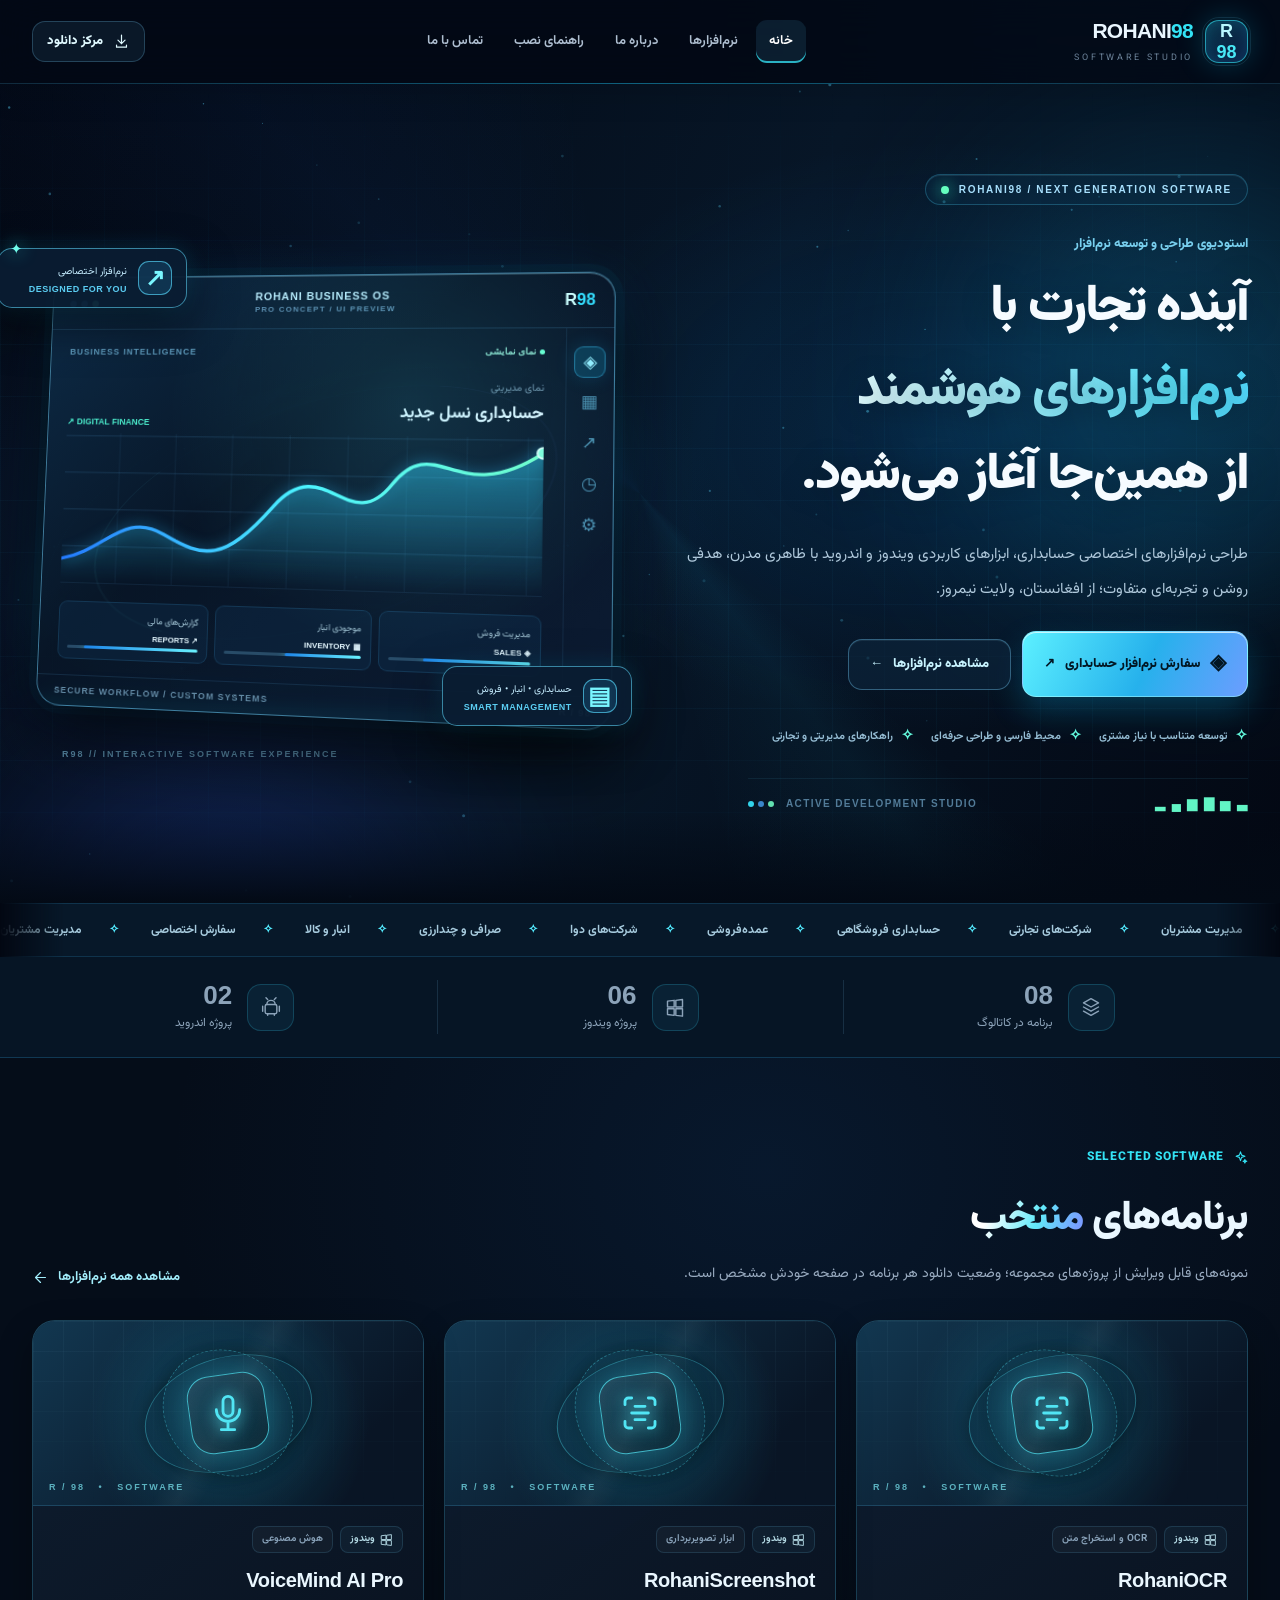
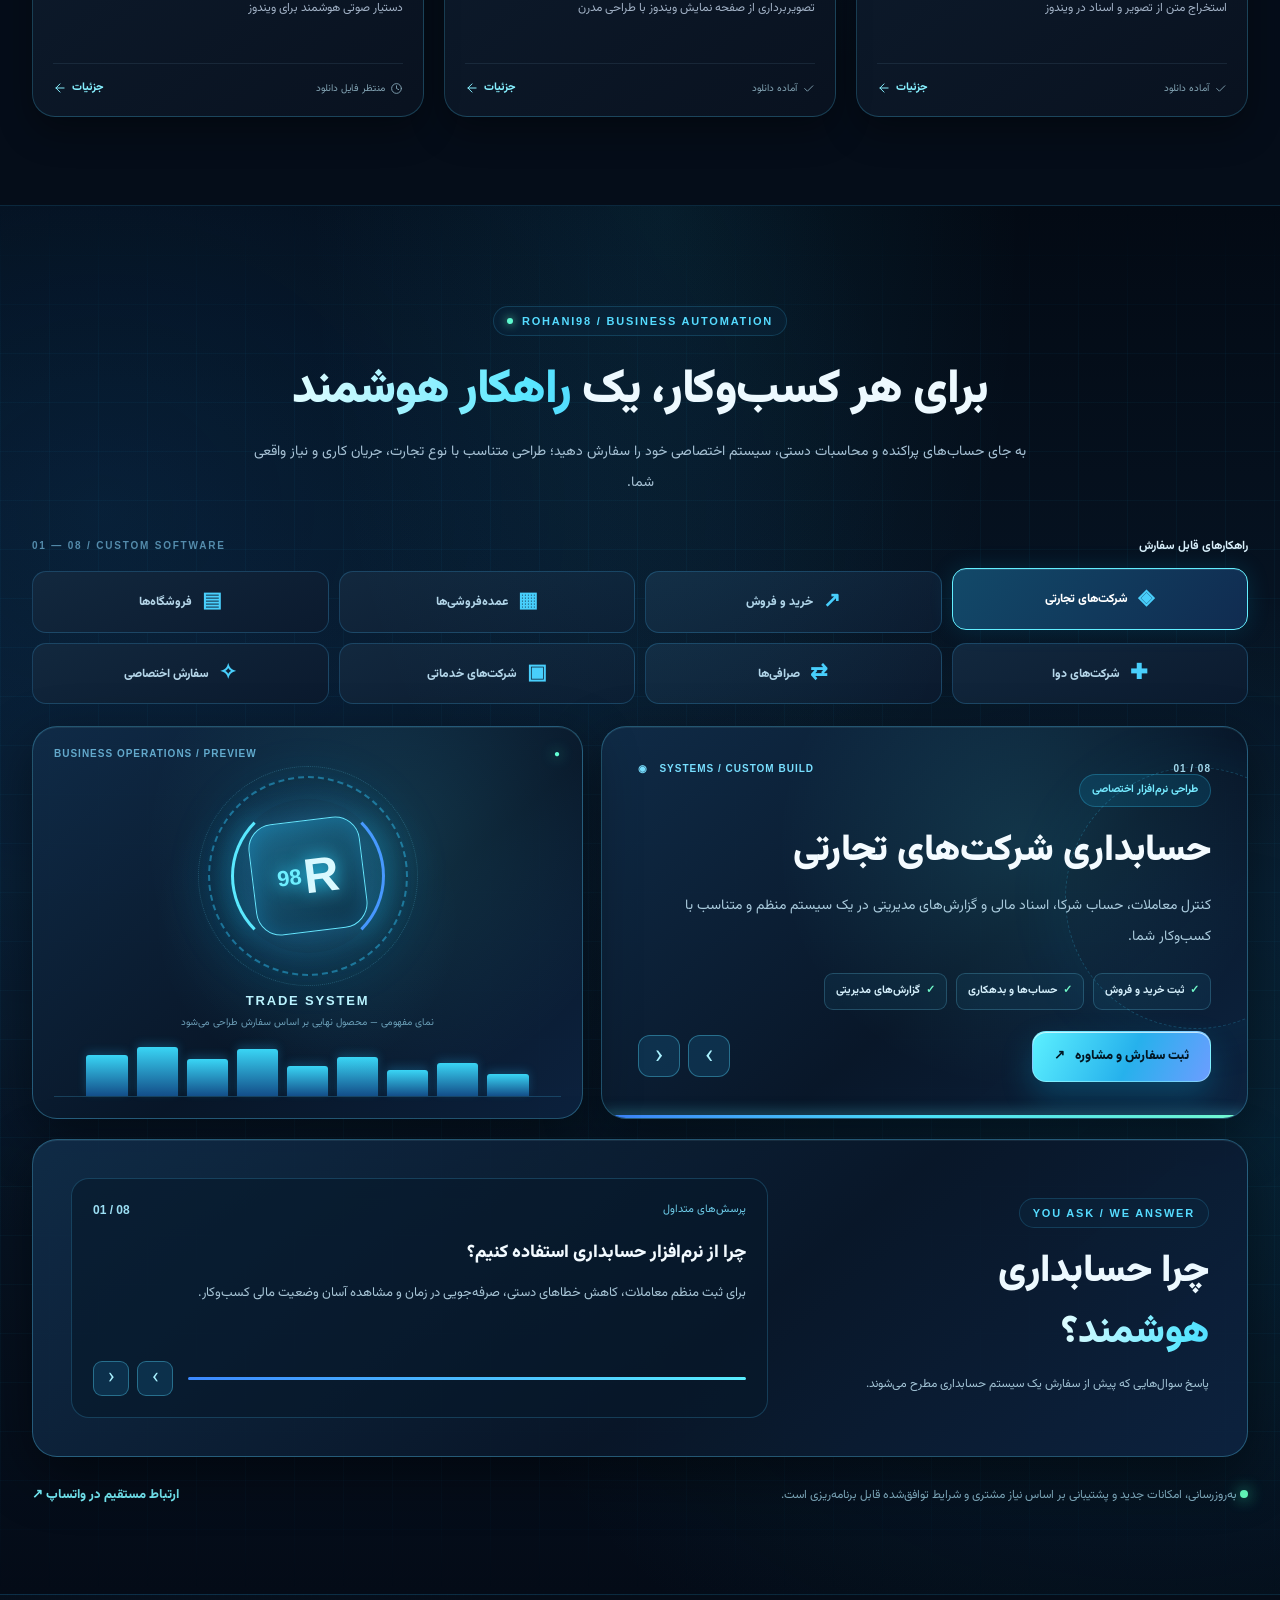
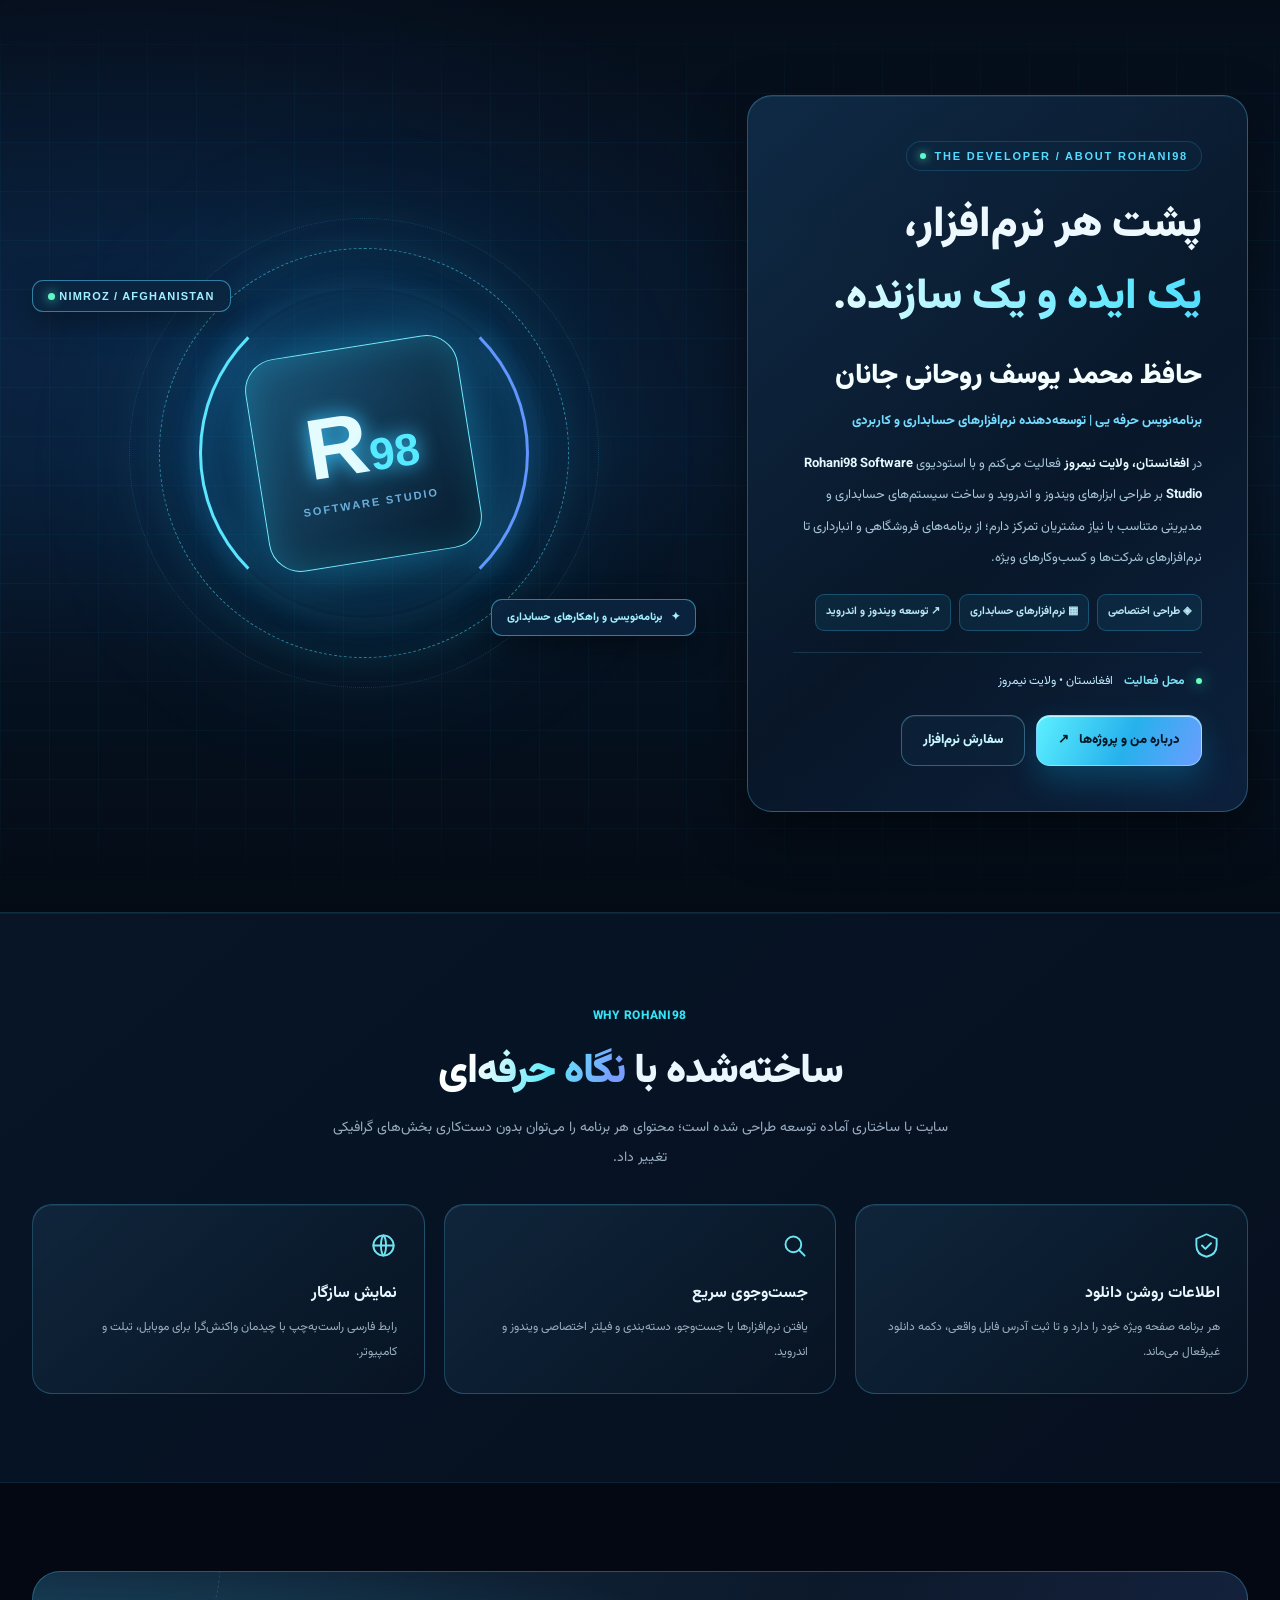
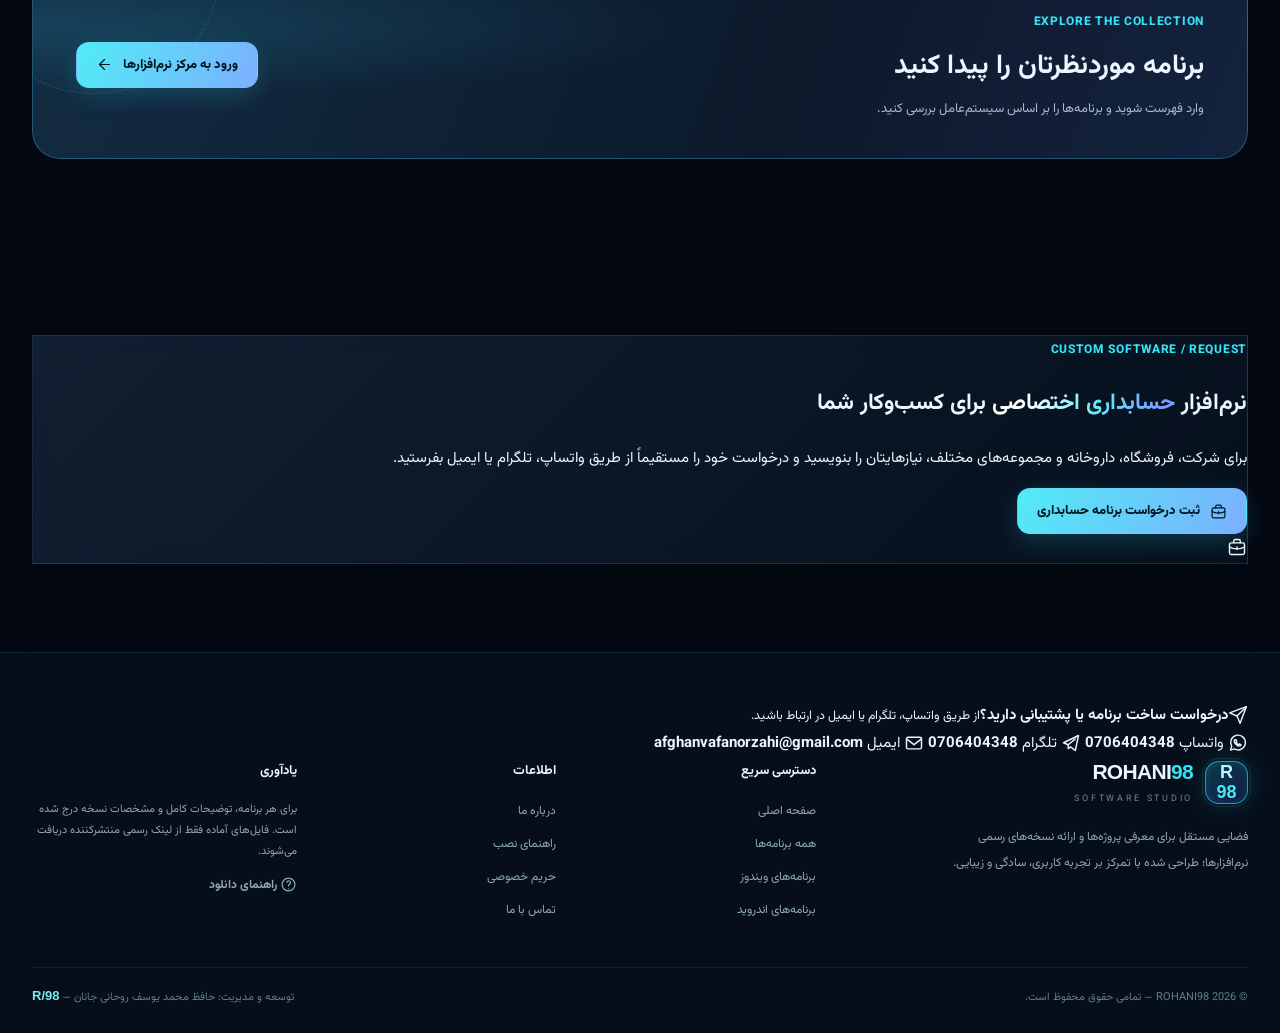
==== commit 62862a84: "Update index.html" ====
--- a/index.html
+++ b/index.html
@@ -274,4 +274,4 @@
 if(!reduce&&matchMedia('(pointer:fine)').matches){document.querySelectorAll('.r98u-glowbox').forEach(box=>{box.addEventListener('pointermove',e=>{const r=box.getBoundingClientRect();box.style.setProperty('--r98u-mx',((e.clientX-r.left)/r.width*100)+'%');box.style.setProperty('--r98u-my',((e.clientY-r.top)/r.height*100)+'%')},{passive:true})})}
 const canvas=$('#r98u-particles');if(canvas&&!reduce){const ctx=canvas.getContext('2d');if(ctx){let dots=[],width=0,height=0,dpr=1,raf=0,last=0;const rand=(a,b)=>a+Math.random()*(b-a);function resize(){let r=canvas.getBoundingClientRect();width=r.width;height=r.height;dpr=Math.min(2,devicePixelRatio||1);canvas.width=Math.floor(width*dpr);canvas.height=Math.floor(height*dpr);ctx.setTransform(dpr,0,0,dpr,0,0);dots=Array.from({length:Math.min(85,Math.ceil(width*height/14500))},()=>({x:rand(0,width),y:rand(0,height),r:rand(.5,1.6),speed:rand(.06,.22),a:rand(.12,.55)}))}resize();let ro=new ResizeObserver(resize);ro.observe(canvas);function draw(t){raf=requestAnimationFrame(draw);if(t-last<30||document.hidden)return;last=t;ctx.clearRect(0,0,width,height);dots.forEach(p=>{p.y-=p.speed;if(p.y<0){p.y=height;p.x=rand(0,width)}ctx.beginPath();ctx.fillStyle=`rgba(90,216,255,${p.a})`;ctx.arc(p.x,p.y,p.r,0,Math.PI*2);ctx.fill()})}raf=requestAnimationFrame(draw)}}
 resetSlideTimer();resetFAQTimer();
-})();</script></body></html>+})();</script></body></html>
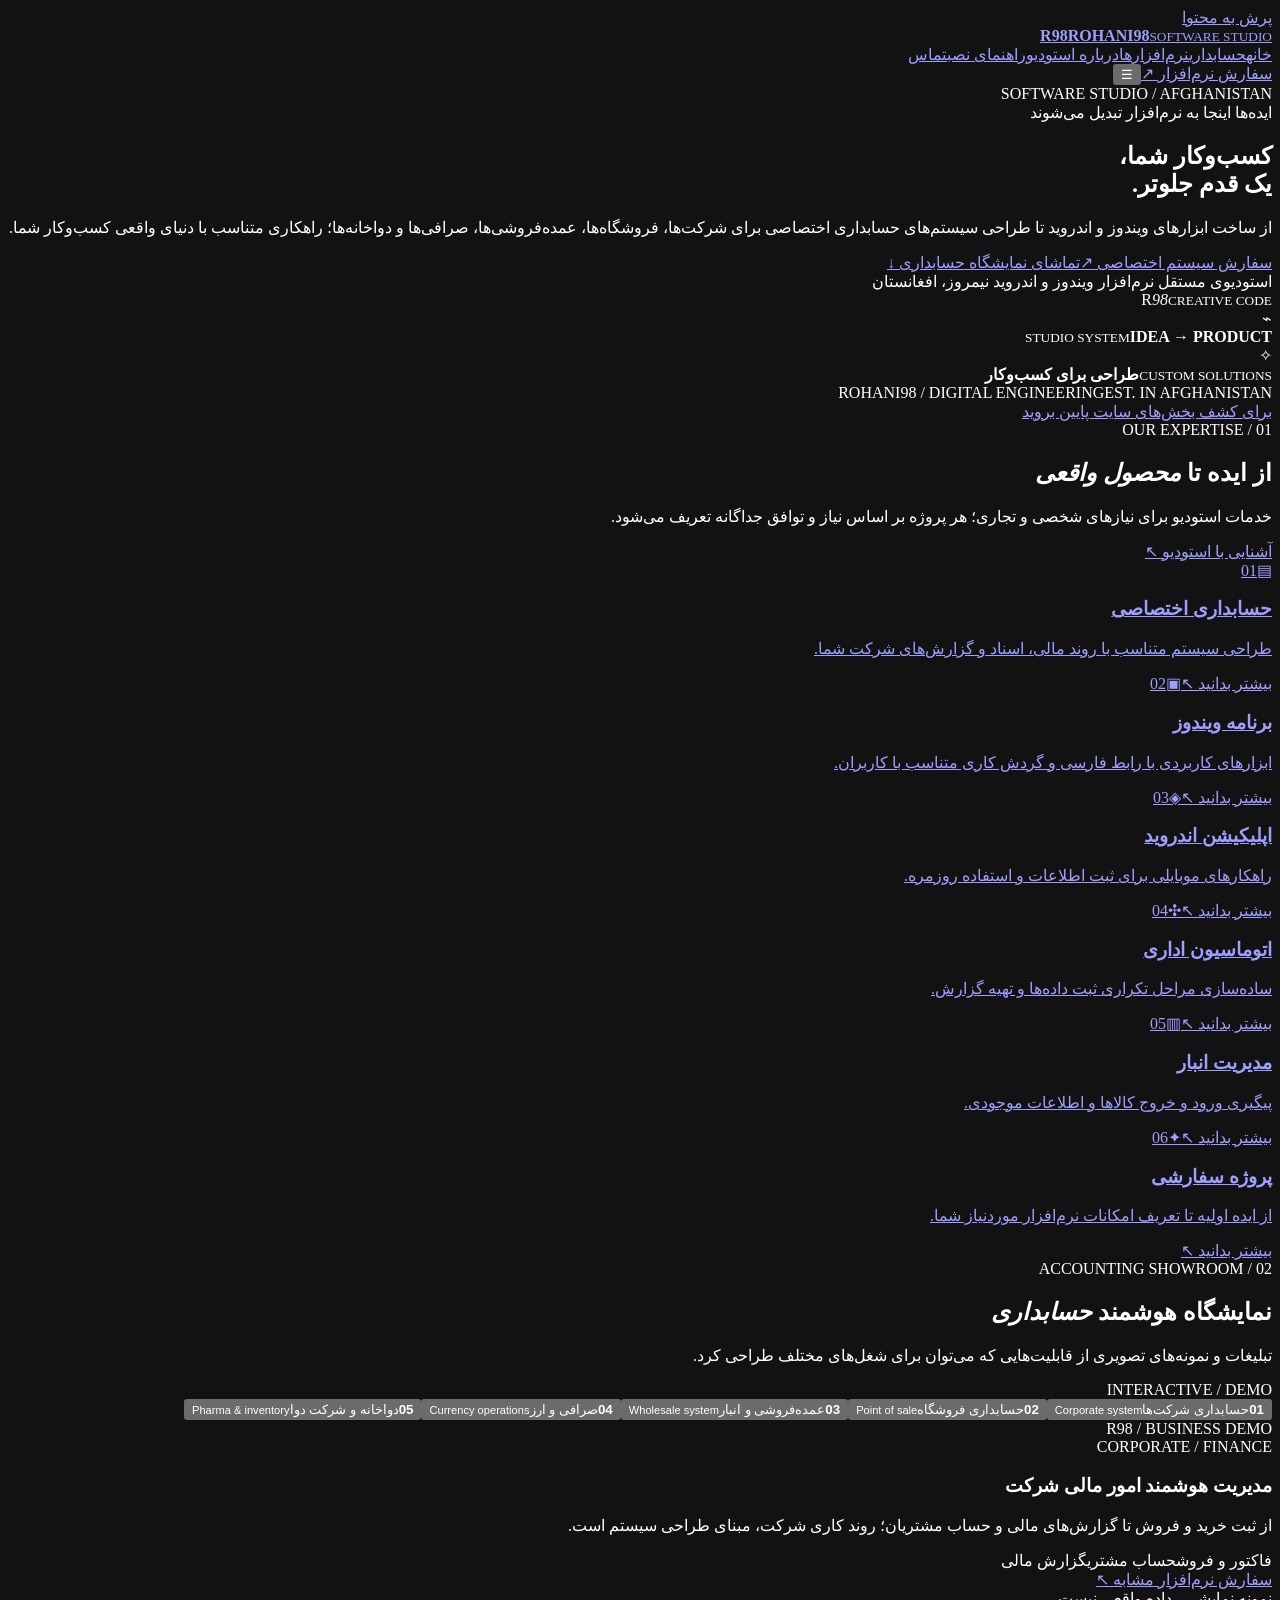
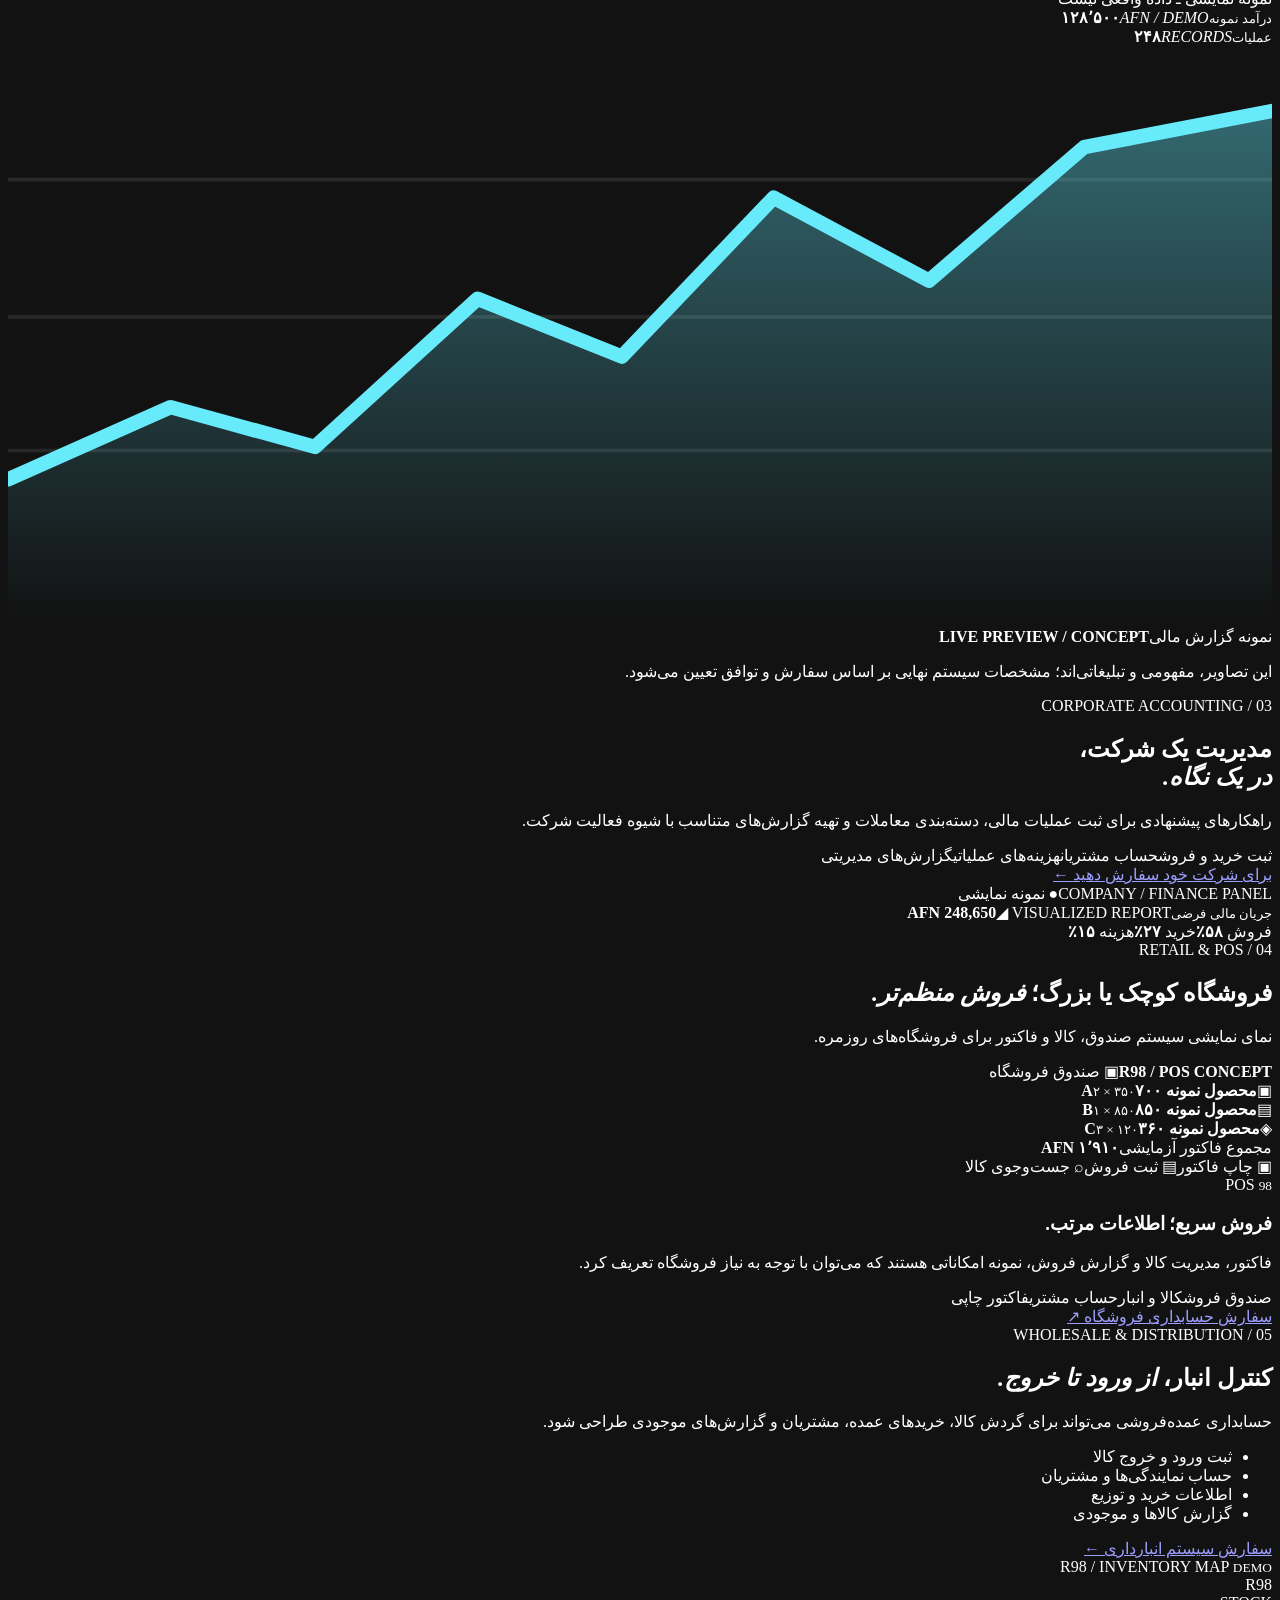
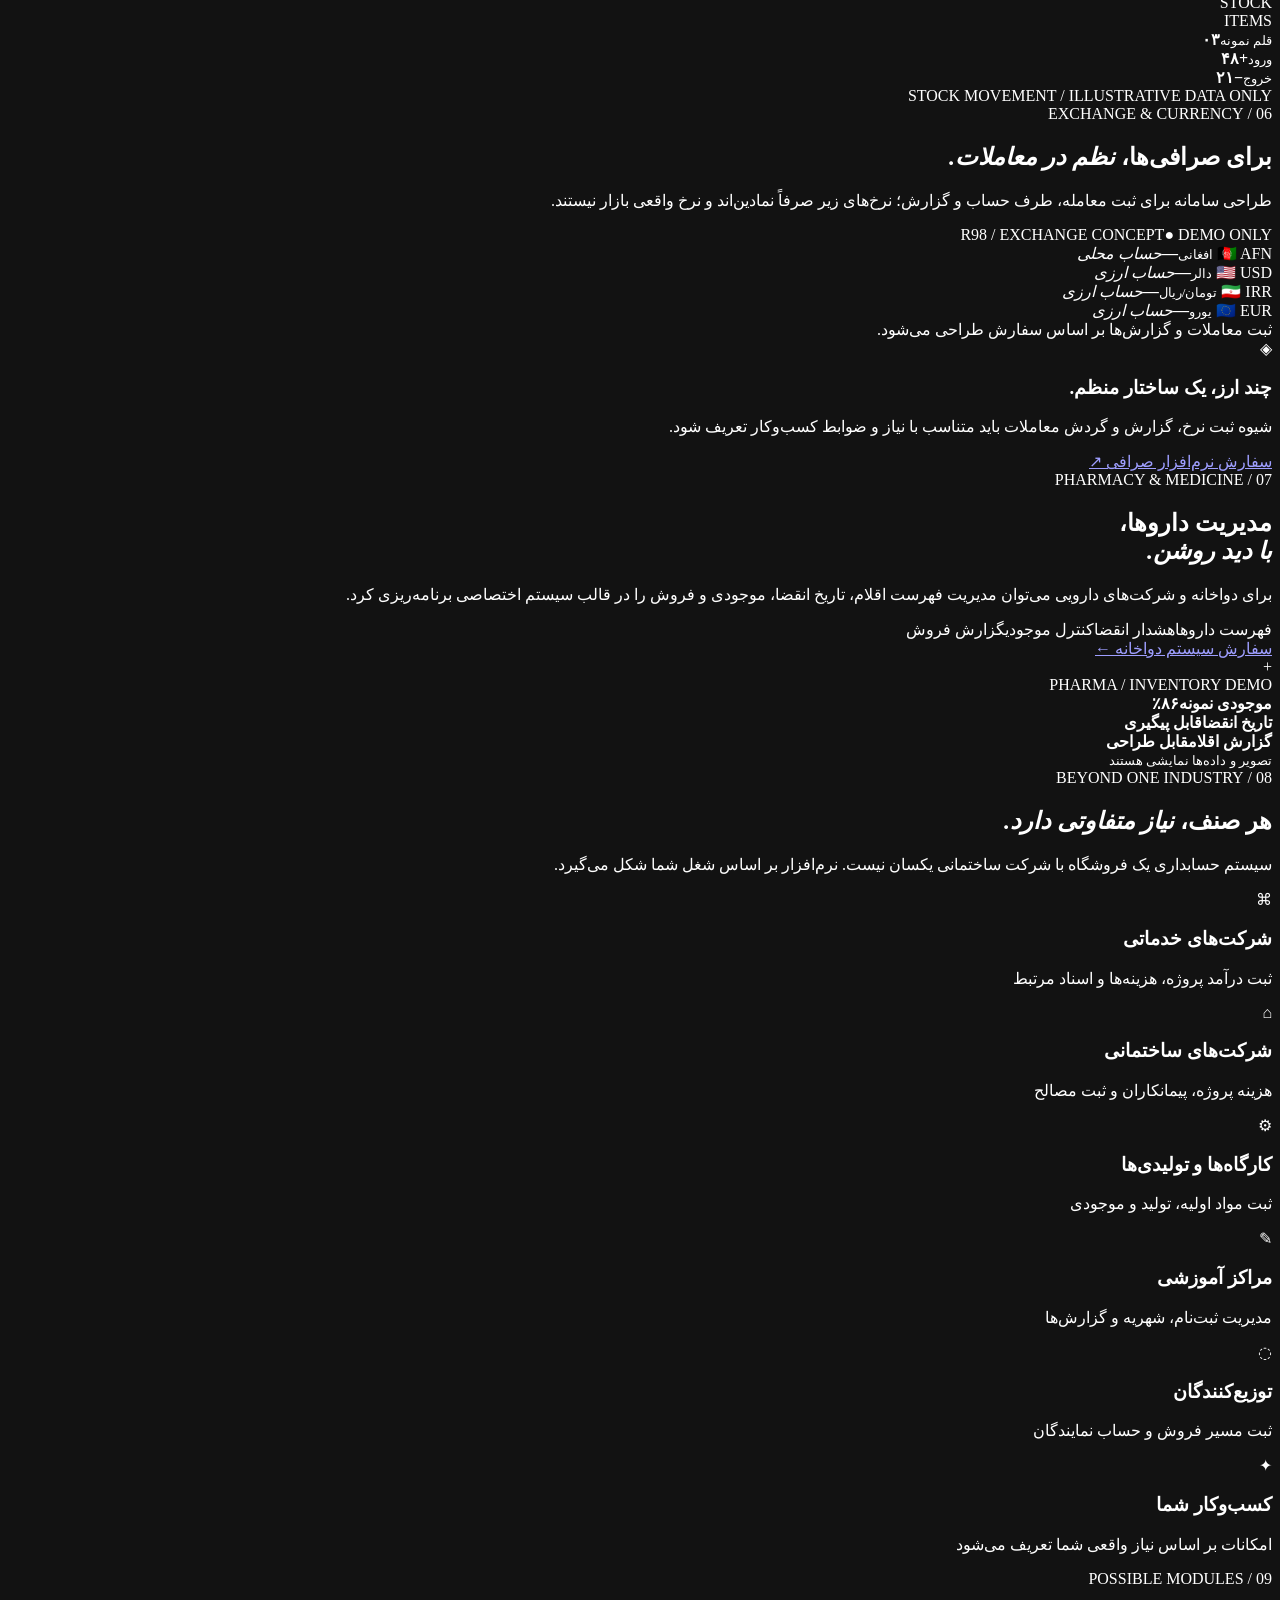
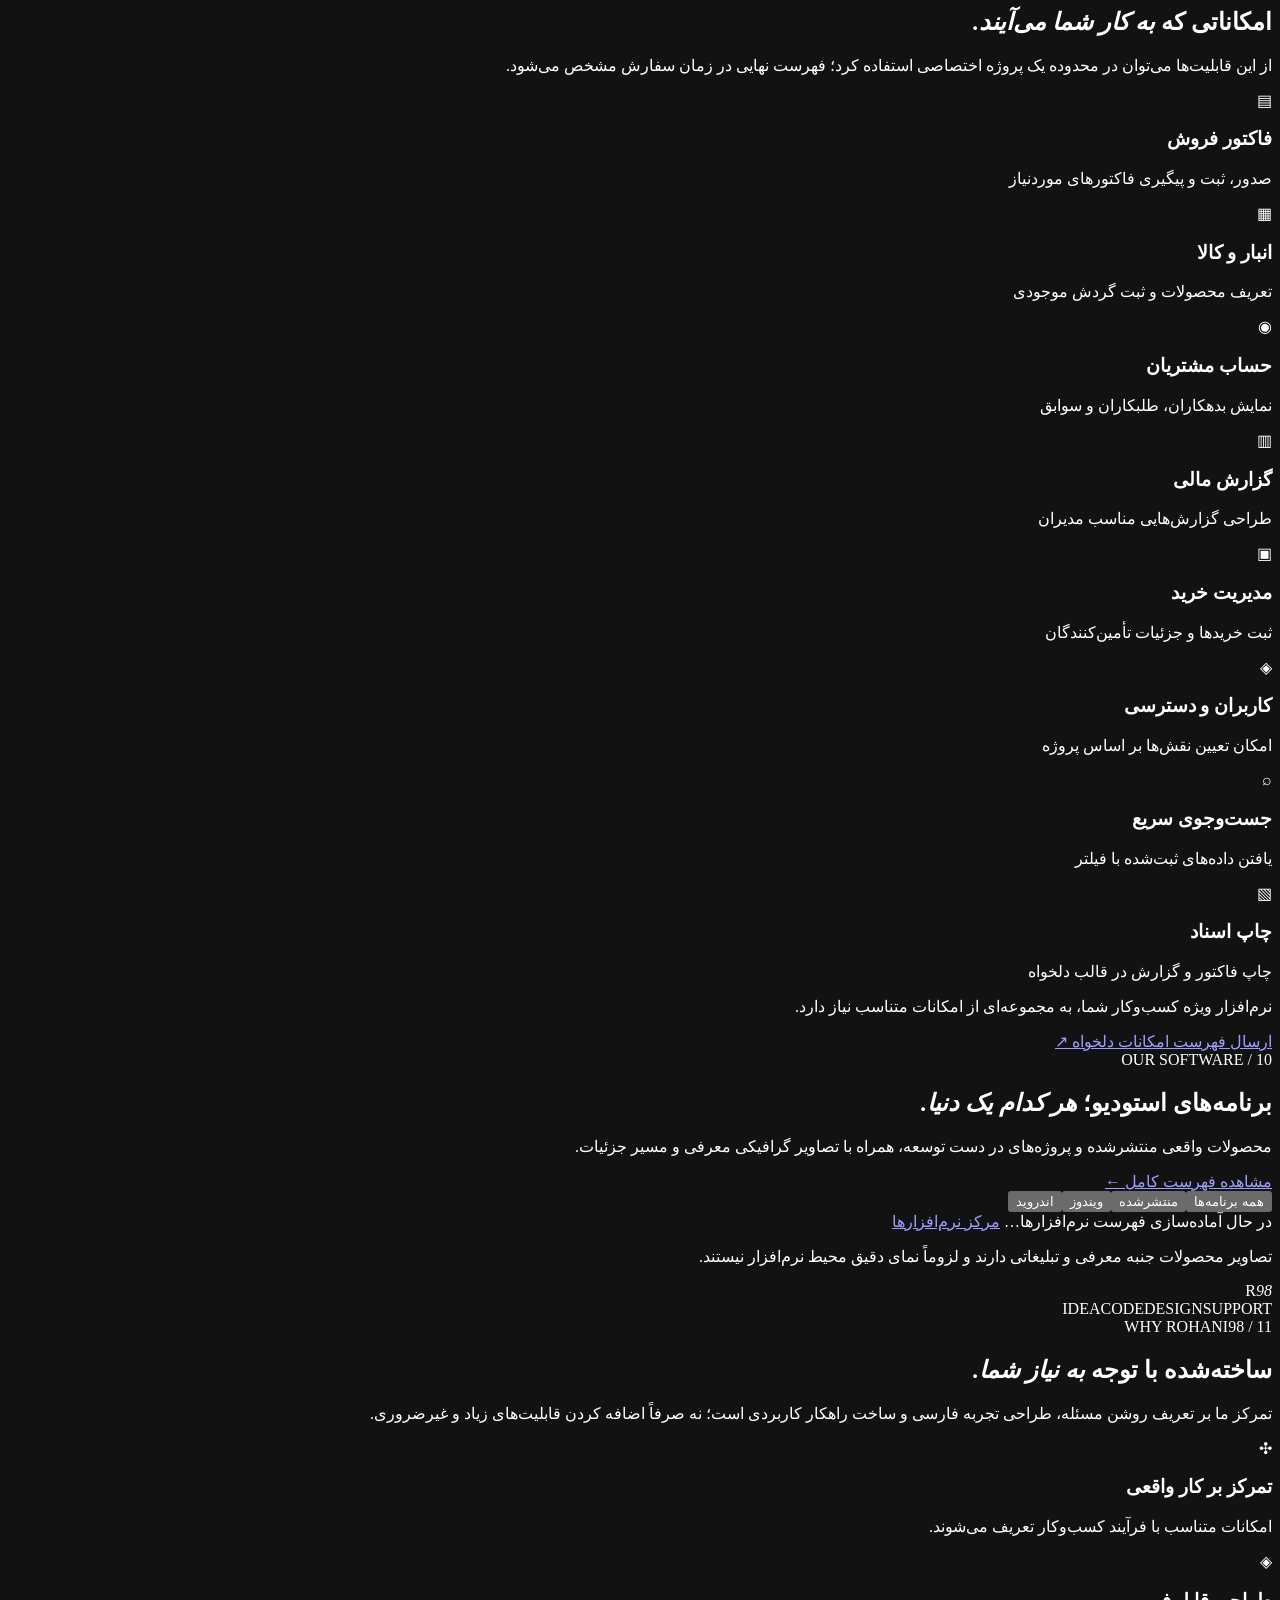
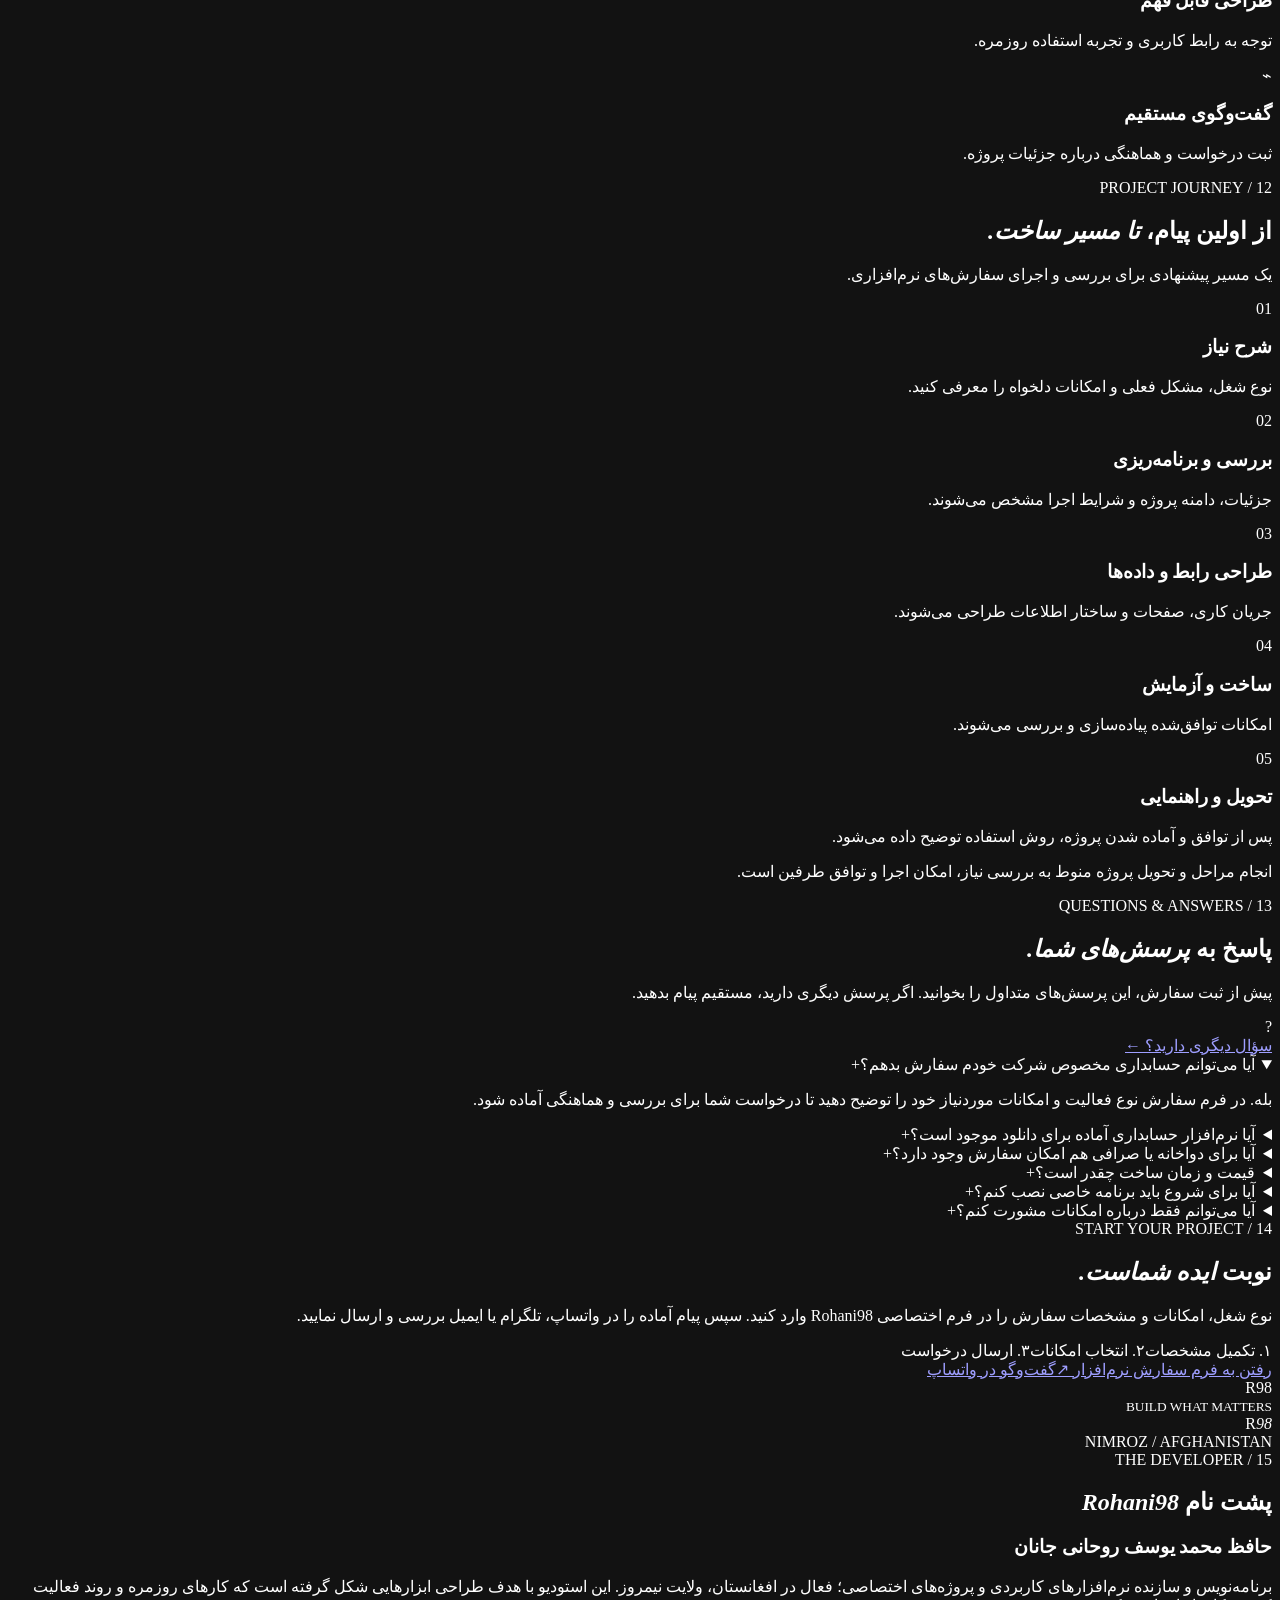
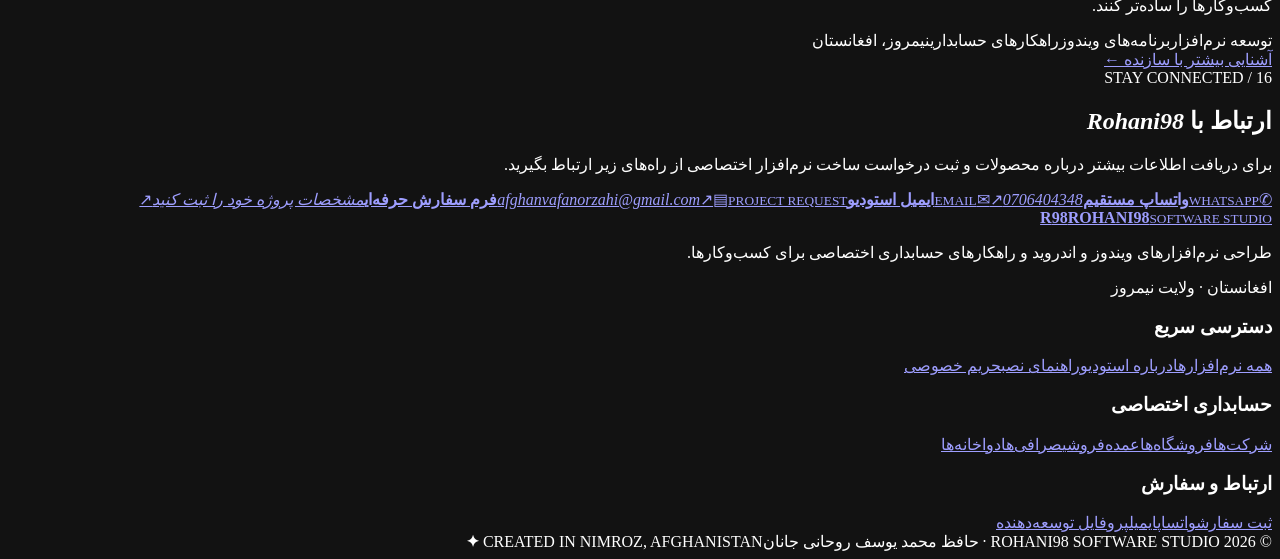
==== commit 96b799ab: "Add files via upload" ====
--- a/index.html
+++ b/index.html
@@ -1,277 +1,59 @@
 <!doctype html>
-
-
-<html dir="rtl" lang="fa"><head><meta charset="utf-8"/><meta content="width=device-width, initial-scale=1" name="viewport"/><meta content="#050a13" name="theme-color"/><meta content="Rohani98 Software Studio؛ طراحی نرم‌افزارهای حسابداری اختصاصی برای شرکت‌ها، فروشگاه‌ها، عمده‌فروشی، شرکت‌های دوا و صرافی‌ها در افغانستان، ولایت نیمروز." name="description"/><meta content="dark" name="color-scheme"/><title>Rohani98 | استودیوی نرم‌افزار و حسابداری اختصاصی</title><link href="assets/images/favicon.svg" rel="icon" type="image/svg+xml"/><link href="assets/css/style.css" rel="stylesheet"/><script defer="" src="assets/js/apps.js"></script><script defer="" src="assets/js/main.js"></script><style id="rohani98-ultra-graphic-styles">/* ROHANI98 ULTRA GRAPHIC HOMEPAGE · Self-contained, no external dependencies */
-body[data-page="home"]{background:#030813;color:#eaf7ff}
-body[data-page="home"] .site-header{border-bottom:1px solid rgba(81,195,245,.18);background:rgba(3,10,22,.79);box-shadow:0 9px 32px rgba(0,0,0,.13)}
-body[data-page="home"] .site-header::after{content:"";height:1px;position:absolute;bottom:-1px;left:0;right:0;background:linear-gradient(90deg,transparent,#0bcfff55,transparent)}
-body[data-page="home"] .site-header .brand-mark{box-shadow:0 0 30px #12caf33f,inset 0 0 14px #15cafd2a}
-.r98u-hero,.r98u-accounting,.r98u-founder{direction:rtl;position:relative;isolation:isolate;overflow:hidden;color:#edf9ff;font-family:inherit}
-.r98u-hero *,.r98u-accounting *,.r98u-founder *,.r98u-marquee *{box-sizing:border-box}
-.r98u-hero{min-height:730px;padding:90px 0 92px;background:radial-gradient(ellipse 48% 50% at 74% 43%,#0663aa3c,transparent 72%),radial-gradient(ellipse 55% 50% at 18% 54%,#124e9a33,transparent 70%),linear-gradient(115deg,#030813 0%,#071627 52%,#030813 100%)}
-.r98u-hero::before{content:"";position:absolute;inset:-25%;background:conic-gradient(from 70deg at 50% 50%,transparent 0 17%,#1fd1ff0c 20%,transparent 27% 60%,#206eff0b 68%,transparent 78%);animation:r98u-turn 42s linear infinite;z-index:-1}
-.r98u-hero-grid-bg{position:absolute;inset:0;background-image:linear-gradient(#2da8da0c 1px,transparent 1px),linear-gradient(90deg,#2da8da0c 1px,transparent 1px);background-size:52px 52px;mask-image:linear-gradient(180deg,transparent,#000 30%,#000 77%,transparent);pointer-events:none}
-.r98u-stars{position:absolute;inset:0;width:100%;height:100%;pointer-events:none;opacity:.85;z-index:0}
-.r98u-beam{position:absolute;width:450px;height:450px;pointer-events:none;border-radius:50%;filter:blur(95px);opacity:.19;z-index:0}.r98u-beam-a{right:-140px;top:8%;background:#19bdfb;animation:r98u-drift 13s ease-in-out infinite alternate}.r98u-beam-b{left:0;bottom:-270px;background:#335dff;animation:r98u-drift 17s ease-in-out infinite alternate-reverse}
-.r98u-hero-layout{display:grid;grid-template-columns:minmax(0,1.03fr) minmax(0,1fr);align-items:center;gap:clamp(24px,4vw,70px);position:relative;z-index:2}
-.r98u-hero-copy{position:relative;z-index:4}
-.r98u-live-label{display:inline-flex;align-items:center;gap:10px;padding:9px 15px;border:1px solid #50d7ff40;border-radius:999px;background:#0d355047;box-shadow:inset 0 1px #abedff1a;font:700 10px Arial,sans-serif;letter-spacing:1.7px;color:#a7dffc;direction:ltr}
-.r98u-live-dot,.r98u-green-dot{width:8px;height:8px;background:#65ffbf;border-radius:50%;display:inline-block;flex:none;box-shadow:0 0 15px #32ffc5;animation:r98u-pulse 2.5s ease-in-out infinite}
-.r98u-overline{font-size:13px;color:#78cfee;margin:27px 0 5px;font-weight:800}
-.r98u-hero-copy h1{margin:9px 0 19px;font-weight:900;font-size:clamp(35px,4vw,60px);line-height:1.64;letter-spacing:-1.8px;color:#f6fbff;text-shadow:0 3px 32px #00132055}
-.r98u-chromatic{background:linear-gradient(95deg,#e3fdff 0%,#5ae7ff 35%,#35aeff 73%,#9fefff 100%);background-size:240% auto;color:transparent;background-clip:text;-webkit-background-clip:text;animation:r98u-gradient 8s linear infinite}
-.r98u-lead{color:#afc8db;font-size:15px;line-height:2.35;max-width:600px;margin:0 0 24px}
-.r98u-hero-buttons,.r98u-stage-actions,.r98u-founder-actions{display:flex;gap:11px;flex-wrap:wrap;align-items:center}
-.r98u-button{position:relative;display:inline-flex;gap:10px;align-items:center;justify-content:center;text-align:center;min-height:51px;padding:12px 21px;border-radius:14px;font-size:13px;font-weight:850;text-decoration:none!important;white-space:normal;transition:transform .25s,box-shadow .25s,border-color .25s;overflow:hidden;isolation:isolate}
-.r98u-button:hover{transform:translateY(-4px)}
-.r98u-primary{background:linear-gradient(115deg,#5cf0ff,#26b1ec 55%,#6c9dff);color:#021623!important;border:1px solid #aaf7ff7e;box-shadow:0 14px 32px #09bdf53d,inset 0 1px #f3ffffb5}
-.r98u-primary::before{content:"";position:absolute;inset:-60% auto -60% -60%;width:35%;transform:rotate(20deg);background:linear-gradient(90deg,transparent,#ffffff80,transparent);animation:r98u-shine 5s linear infinite;z-index:-1}
-.r98u-primary:hover{box-shadow:0 16px 42px #00b9ff5e,0 0 25px #04bdf344}
-.r98u-secondary{background:#0d263c9e;border:1px solid #74cef861;color:#c8f4ff!important;box-shadow:inset 0 1px #b5eaff15}.r98u-secondary:hover{border-color:#8dfaff;box-shadow:0 8px 22px #1ae1fa22}
-.r98u-button-icon{font-size:21px;font-weight:900}
-.r98u-hero-highlights{display:flex;flex-wrap:wrap;gap:12px 17px;margin:26px 0 27px;font-size:11px;font-weight:650;color:#96bdd4}.r98u-hero-highlights span{display:flex;align-items:center;gap:8px}.r98u-hero-highlights b{color:#63f8dc;font-size:15px}
-.r98u-hero-meta{display:flex;align-items:center;gap:12px;font:700 10px Arial,sans-serif;letter-spacing:1.4px;color:#527b98;border-top:1px solid #3b8baa24;padding-top:17px;max-width:500px}.r98u-dot-lights{display:flex;gap:4px}.r98u-dot-lights i{width:6px;height:6px;display:block;border-radius:50%;background:#32d2e9}.r98u-dot-lights i:nth-child(2){background:#3a86c9}.r98u-dot-lights i:nth-child(3){background:#62dfaf}.r98u-signal{color:#62f5c5;margin-left:auto;font-size:13px}
-.r98u-hero-visual{position:relative;min-height:540px;display:grid;place-items:center;perspective:1100px;isolation:isolate;--r98u-px:55%;--r98u-py:48%}
-.r98u-orbit{position:absolute;pointer-events:none;border:1px solid #35dfff5e;border-radius:50%;aspect-ratio:1;width:100%;max-width:570px;transform:rotate(-17deg) rotateX(63deg);box-shadow:0 0 55px #28c5ff18,inset 0 0 35px #20afff12}.r98u-outer-orbit{border-style:dashed;animation:r98u-ring 29s linear infinite}.r98u-inner-orbit{width:82%;border:2px solid #24aaff45;border-left-color:#58eeff;border-right-color:#6599ff;animation:r98u-ring 17s linear infinite reverse}
-.r98u-dashboard{position:relative;z-index:2;width:100%;max-width:580px;min-width:0;border-radius:25px;overflow:hidden;border:1px solid #70d6ff82;background:linear-gradient(138deg,#0d2d4aeb,#071526f5 42%,#0b1b32f7);box-shadow:0 35px 75px #000b,0 0 0 8px #16c4ff0a,0 0 55px #078cdd24,inset 0 1px #abebff4a;transform:rotateY(-8deg) rotateX(4deg) rotateZ(1deg);animation:r98u-float 8s ease-in-out infinite}
-.r98u-dashboard::before,.r98u-sector-stage::before,.r98u-business-preview::before{content:"";position:absolute;inset:0;pointer-events:none;background:radial-gradient(420px circle at var(--r98u-mx,75%) var(--r98u-my,20%),#4beaff22,transparent 58%);z-index:2}
-.r98u-dash-top,.r98u-dash-foot{display:flex;align-items:center;justify-content:space-between;gap:9px;border-bottom:1px solid #3f83ac47;padding:15px 18px}.r98u-dash-foot{border:0;border-top:1px solid #3f83ac35;padding:10px 18px;font:700 9px Arial,sans-serif;color:#6388a2;letter-spacing:1.1px}
-.r98u-mini-mark{font:900 16px Arial,sans-serif;color:#cfffff}.r98u-mini-mark span{color:#33deff}.r98u-top-title{font:800 11px Arial,sans-serif;color:#b9e9fa;letter-spacing:.9px;direction:ltr}.r98u-top-title small{display:block;text-align:center;font-size:8px;color:#5c8bad;margin-top:3px;letter-spacing:1.3px}
-.r98u-window-dots{display:flex;gap:5px}.r98u-window-dots i{width:7px;height:7px;border-radius:50%;background:#399bd7}.r98u-window-dots i:first-child{background:#65f8cc}
-.r98u-dash-main{display:flex;min-height:330px}.r98u-dash-side{width:46px;flex:none;border-left:1px solid #4482ab28;display:flex;flex-direction:column;align-items:center;gap:9px;padding:18px 8px}.r98u-side-glyph{width:30px;height:31px;display:grid;place-items:center;color:#4a8eae;border-radius:9px;font-size:17px}.r98u-side-glyph.active{background:#11a9dc38;color:#94eeff;border:1px solid #3dc7fa6e;box-shadow:0 0 18px #19bcff2c}
-.r98u-dash-content{padding:18px 20px 16px;flex:1;min-width:0}.r98u-dash-eyebrow{display:flex;align-items:center;justify-content:space-between;gap:8px;color:#5c99bb;font:700 9px Arial,sans-serif;letter-spacing:1px;direction:ltr}.r98u-dash-status{color:#8bdeca;direction:rtl;font-family:inherit;letter-spacing:0}.r98u-dash-status i{display:inline-block;width:5px;height:5px;background:#69ffd0;border-radius:50%}
-.r98u-chart-head{display:flex;align-items:end;justify-content:space-between;margin:22px 0 4px}.r98u-chart-head small{display:block;color:#7496ad;font-size:10px}.r98u-chart-head strong{display:block;font-size:17px;color:#def5ff}.r98u-chart-live{font:800 9px Arial,sans-serif;color:#4aeaca}
-.r98u-graph{height:155px;position:relative;overflow:hidden;margin:7px 0 18px;border-bottom:1px solid #4281ad24}.r98u-graph-lines{position:absolute;inset:0;background:repeating-linear-gradient(0deg,transparent 0 36px,#56aeea1d 37px 38px),repeating-linear-gradient(90deg,transparent 0 57px,#56aeea0e 58px 59px)}.r98u-graph svg{position:relative;display:block;width:100%;height:100%;filter:drop-shadow(0 0 7px #24b9fa99)}.r98u-graph-stroke{stroke-dasharray:800;stroke-dashoffset:800;animation:r98u-draw 3.3s ease both}
-.r98u-dash-cards{display:grid;grid-template-columns:repeat(3,minmax(0,1fr));gap:7px}.r98u-dash-cards>div{padding:10px 9px;border:1px solid #338ab73a;border-radius:9px;background:#11335059;min-width:0}.r98u-dash-cards span{display:block;font-size:9px;color:#a6c9da}.r98u-dash-cards strong{display:block;font:800 8px Arial,sans-serif;color:#e4f7ff;margin:4px 0;white-space:nowrap}.r98u-dash-card-track{height:3px;background:#376182a8;border-radius:9px;overflow:hidden}.r98u-dash-card-track i{display:block;height:100%;background:linear-gradient(90deg,#1d85e9,#69f2ff);border-radius:9px;box-shadow:0 0 9px #45e9fc}
-.r98u-scanline{position:absolute;left:0;right:0;height:2px;background:linear-gradient(90deg,transparent,#83faff,transparent);box-shadow:0 0 18px #0ef0ff,0 0 45px #25bfff;pointer-events:none;opacity:.42;animation:r98u-scan 8s ease-in-out infinite}
-.r98u-float-widget{position:absolute;z-index:4;display:flex;align-items:center;gap:11px;min-width:190px;border:1px solid #60dcff8c;border-radius:15px;background:#0a1d32f2;box-shadow:0 16px 45px #0008,0 0 23px #1fbaf62e;padding:12px 14px;animation:r98u-float 5s ease-in-out infinite}.r98u-float-ico{width:34px;height:34px;border-radius:11px;border:1px solid #5addffa1;display:grid;place-items:center;color:#79f6ff;background:#164c6d85;font:900 24px Arial,sans-serif}.r98u-float-widget small{display:block;font-size:10px;color:#c5edff}.r98u-float-widget b{display:block;font:800 9px Arial,sans-serif;letter-spacing:.5px;color:#5bcdf2;margin-top:3px}.r98u-float-one{top:25px;left:-35px}.r98u-float-two{bottom:37px;right:-26px;animation-delay:-2.7s}.r98u-widget-spark{position:absolute;top:-12px;left:12px;color:#71fdec;text-shadow:0 0 17px #29eeff}.r98u-holo-caption{position:absolute;bottom:4px;left:30px;color:#5e94b3;font:800 9px Arial,sans-serif;letter-spacing:2px}
-.r98u-bottom-fade{position:absolute;bottom:0;height:90px;left:0;right:0;background:linear-gradient(0deg,#030a15,transparent);pointer-events:none}
-.r98u-marquee{direction:ltr;overflow:hidden;height:54px;border-block:1px solid #277caa45;background:#071829;position:relative;mask-image:linear-gradient(90deg,transparent,#000 5%,#000 95%,transparent);display:flex;align-items:center}.r98u-marquee-track{display:flex;gap:32px;flex:none;white-space:nowrap;animation:r98u-marquee 44s linear infinite;direction:rtl;width:max-content}.r98u-marquee:hover .r98u-marquee-track{animation-play-state:paused}.r98u-marquee span{color:#a6cadd;font-size:12px;font-weight:700}.r98u-marquee span:before{content:"✧";color:#53ebff;margin-inline-end:27px}
-body[data-page="home"] .metrics-strip{background:#061525;border-color:#2787b850}
-body[data-page="home"] #software{position:relative;background:radial-gradient(ellipse at 60% 15%,#12407338,transparent 55%),#050d19}
-body[data-page="home"] #featured-apps .app-card{border-color:#46bfe342;box-shadow:0 15px 35px #0005;transition:transform .3s,border-color .3s,box-shadow .3s}
-body[data-page="home"] #featured-apps .app-card:hover{transform:translateY(-11px);border-color:#54e5ff;box-shadow:0 25px 50px #0008,0 0 25px #02cfff35}
-body[data-page="home"] .features-section{background:linear-gradient(140deg,#071527,#06101f)}
-body[data-page="home"] .feature-box{border:1px solid #52c6ee45;background:linear-gradient(140deg,#122a41cc,#081423e8);box-shadow:inset 0 1px #b6ecff12;transition:transform .25s,box-shadow .25s}
-body[data-page="home"] .feature-box:hover{transform:translateY(-6px);box-shadow:0 20px 40px #0006,0 0 30px #20cbfa18}
-.r98u-accounting{padding:100px 0 86px;background:radial-gradient(ellipse at 8% 22%,#125c9f33,transparent 48%),radial-gradient(ellipse at 90% 70%,#0b82a924,transparent 43%),linear-gradient(180deg,#030a14,#08192b 49%,#040b17);border-block:1px solid #299fd831}
-.r98u-accounting::before,.r98u-founder::before{content:"";position:absolute;inset:0;z-index:-1;pointer-events:none;background-image:linear-gradient(#23bffb0b 1px,transparent 1px),linear-gradient(90deg,#23bffb0b 1px,transparent 1px);background-size:49px 49px;mask-image:linear-gradient(180deg,transparent,#000 12%,#000 88%,transparent)}
-.r98u-account-glow{position:absolute;inset:0;pointer-events:none;background:radial-gradient(ellipse at 52% 0,#26c6f816,transparent 38%);z-index:0}
-.r98u-section-intro{text-align:center;position:relative;z-index:1;margin:0 auto 36px;max-width:850px}
-.r98u-section-kicker{display:inline-flex;align-items:center;gap:9px;font:800 11px Arial,sans-serif;letter-spacing:1.8px;direction:ltr;color:#55dbff;background:#0b2a4266;border:1px solid #39aadc38;border-radius:99px;padding:8px 13px}.r98u-section-kicker i{width:6px;height:6px;background:#5ef9cf;border-radius:50%;box-shadow:0 0 10px #68ffc7}
-.r98u-section-intro h2{font-size:clamp(28px,3.7vw,49px);line-height:1.65;margin:15px 0 8px;font-weight:900;letter-spacing:-1px}.r98u-section-intro p{font-size:14px;line-height:2.2;color:#a7c2d5;margin:0 auto;max-width:780px}
-.r98u-services-header{display:flex;align-items:center;justify-content:space-between;gap:12px;margin:25px 0 14px;color:#d9effa;font-size:12px}.r98u-services-header span{font:800 10px Arial,sans-serif;letter-spacing:1.8px;color:#548cac}
-.r98u-services{display:grid;grid-template-columns:repeat(4,minmax(0,1fr));gap:10px;margin-bottom:22px}.r98u-sector{border-radius:14px;padding:14px 12px;min-height:60px;display:flex;gap:10px;align-items:center;justify-content:center;border:1px solid #3186b858;color:#b4d5e8;background:linear-gradient(155deg,#12283e,#0b1a2e);font-family:inherit;font-size:12px;font-weight:800;line-height:1.5;cursor:pointer;transition:transform .22s,border-color .22s,box-shadow .22s,background .22s}.r98u-sector span{font-size:21px;color:#49cffc}.r98u-sector:hover,.r98u-sector.is-current{transform:translateY(-3px);border-color:#63efff;background:linear-gradient(130deg,#124969,#102b50);box-shadow:0 0 23px #0abfff24,inset 0 1px #a8eaff21;color:#fff}
-.r98u-showcase{display:grid;grid-template-columns:minmax(0,1.08fr) minmax(0,.92fr);gap:18px}
-.r98u-glowbox{--r98u-mx:65%;--r98u-my:30%;position:relative;isolation:isolate}
-.r98u-sector-stage,.r98u-business-preview,.r98u-faq-area,.r98u-founder-body{overflow:hidden;border-radius:25px;border:1px solid #50bfe55c;background:linear-gradient(140deg,#102c48f2,#091729f2 58%,#0d2340ee);box-shadow:0 18px 55px #0007,inset 0 1px #b8f4ff15}
-.r98u-sector-stage{min-height:390px;display:flex;flex-direction:column;justify-content:space-between;padding:clamp(22px,3.8vw,36px)}.r98u-sector-stage::after{content:"";position:absolute;right:-80px;top:40px;width:260px;height:260px;border-radius:50%;border:1px dashed #39cfff38;box-shadow:0 0 70px #21b8fa12;animation:r98u-turn 32s linear infinite;pointer-events:none}
-.r98u-stage-top{display:flex;align-items:center;justify-content:space-between;gap:13px;color:#78dfff;font:700 10px Arial,sans-serif;letter-spacing:1px;direction:ltr;position:relative;z-index:3}.r98u-numeral{color:#a3d9ec}
-.r98u-stage-inner{position:relative;z-index:3;transition:opacity .28s,transform .28s}.r98u-stage-inner.is-switching,.r98u-faq-content.is-switching{opacity:0;transform:translateY(12px)}
-.r98u-stage-tag{display:inline-block;padding:5px 12px;border-radius:99px;background:#0ba7df24;border:1px solid #3bcafc45;color:#75eaff;font-size:11px;font-weight:700;margin-bottom:9px}
-.r98u-stage-inner h3{font-size:clamp(24px,3vw,37px);line-height:1.6;color:#f4fbff;margin:6px 0 10px;font-weight:900}.r98u-stage-inner p{max-width:580px;font-size:14px;color:#a9cadc;line-height:2.2;margin:0 0 20px}.r98u-benefits{display:flex;flex-wrap:wrap;gap:9px}.r98u-benefits span{font-size:11px;font-weight:700;border:1px solid #67c9eb3f;border-radius:9px;padding:7px 11px;background:#1e678b25;color:#d6f0fc}.r98u-benefits span::before{content:"✓";color:#70f8c9;margin-left:6px}
-.r98u-stage-actions{position:relative;z-index:3;justify-content:space-between;padding-top:21px}.r98u-stage-arrows,.r98u-faq-arrows{display:flex;gap:8px;direction:rtl}.r98u-stage-arrows button,.r98u-faq-arrows button{width:42px;height:42px;border:1px solid #51caed67;border-radius:12px;background:#1243658a;color:#aaf2ff;font-size:27px;line-height:1;cursor:pointer;transition:.2s}.r98u-stage-arrows button:hover,.r98u-faq-arrows button:hover{background:#1688c46c;border-color:#79eaff;transform:translateY(-2px)}.r98u-slide-meter{position:absolute;bottom:0;left:0;right:0;height:3px;background:#20668e40}.r98u-slide-meter span{display:block;height:100%;width:0;background:linear-gradient(90deg,#3d83ff,#4de8ff,#77ffd5);box-shadow:0 0 14px #56e4ff}
-.r98u-business-preview{min-height:390px;display:flex;flex-direction:column;align-items:stretch;justify-content:space-between;padding:21px;position:relative}.r98u-business-preview::after{content:"";position:absolute;inset:0;background:radial-gradient(circle at 50% 50%,#23bafe20,transparent 45%);z-index:-1}
-.r98u-ledger-top{display:flex;justify-content:space-between;align-items:center;gap:9px;font:700 10px Arial,sans-serif;letter-spacing:1px;color:#63a9cc;direction:ltr}.r98u-ledger-led{color:#64ffd3;text-shadow:0 0 14px #3cffcd}
-.r98u-ledger-emblem{position:relative;display:grid;place-items:center;flex:1;min-height:200px}.r98u-ledger-ring{width:200px;height:200px;position:absolute;border-radius:50%;border:2px dashed #30c5fa75;box-shadow:0 0 50px #0cbeff16;animation:r98u-turn 25s linear infinite}.r98u-ledger-ring.second{width:154px;height:154px;border:3px solid transparent;border-left-color:#5feeff;border-right-color:#498cff;animation-duration:11s;animation-direction:reverse;filter:drop-shadow(0 0 13px #16d5ff)}.r98u-ledger-center{position:relative;z-index:1;width:112px;height:112px;display:flex;align-items:center;justify-content:center;gap:2px;border-radius:25px;transform:rotate(-7deg);background:linear-gradient(145deg,#1a6487,#071d33);border:1px solid #66e5ff;box-shadow:0 0 42px #31aefa60,inset 0 0 22px #14b4ff40;color:#e9fbff;text-shadow:0 0 18px #2bd4fc;font:900 49px Arial,sans-serif}.r98u-ledger-center small{font-size:22px;color:#70efff;align-self:center}
-.r98u-ledger-beam{position:absolute;width:220px;height:220px;border:1px dotted #64c6ed40;border-radius:50%;animation:r98u-turn 31s linear infinite reverse}
-.r98u-ledger-caption{text-align:center;margin:0 auto 15px}.r98u-ledger-caption b{display:block;color:#bff4ff;font:800 13px Arial,sans-serif;letter-spacing:1.8px}.r98u-ledger-caption span{display:block;color:#6c9db6;font-size:10px;margin-top:5px}
-.r98u-ledger-bars{display:flex;align-items:end;justify-content:center;gap:9px;height:50px;border-bottom:1px solid #45bbed3b;padding:0 25px}.r98u-ledger-bars i{width:9%;height:var(--h);background:linear-gradient(0deg,#134e89,#39d5f5);border-radius:3px 3px 0 0;box-shadow:0 -3px 10px #28bafa3b;animation:r98u-bars 2.4s ease-in-out infinite alternate}.r98u-ledger-bars i:nth-child(2n){animation-delay:-1s}.r98u-ledger-bars i:nth-child(3n){animation-delay:-.5s}
-.r98u-faq-area{display:grid;grid-template-columns:minmax(0,.85fr) minmax(0,1.45fr);gap:32px;align-items:center;padding:clamp(22px,4vw,38px);margin-top:20px}.r98u-faq-intro h3{font-size:clamp(27px,3vw,40px);line-height:1.6;font-weight:900;margin:13px 0 8px}.r98u-faq-intro p{color:#a1c2d4;font-size:12px;line-height:2.1;margin:0}
-.r98u-faq-right{position:relative;z-index:3;padding:21px;border:1px solid #3d9fd046;border-radius:18px;background:#07192b9e}.r98u-faq-progress-info,.r98u-faq-bottom{display:flex;align-items:center;justify-content:space-between;gap:15px}.r98u-faq-progress-info{font-size:11px;color:#6ecdea}.r98u-faq-progress-info b{font:800 12px Arial,sans-serif;color:#9cdff4}.r98u-faq-content{transition:opacity .28s,transform .28s;min-height:140px;padding:16px 0 20px}.r98u-faq-content h4{font-weight:850;color:#f2faff;font-size:18px;line-height:1.8;margin:0 0 11px}.r98u-faq-content p{color:#a7c5d6;line-height:2.15;font-size:13px;margin:0}
-.r98u-faq-progress{width:100%;height:3px;background:#2259776b;border-radius:4px;overflow:hidden}.r98u-faq-progress>span{display:block;height:100%;width:0;background:linear-gradient(90deg,#3c89ff,#59eeff);box-shadow:0 0 12px #50dcff}.r98u-faq-arrows button{height:35px;width:36px;font-size:22px;border-radius:9px}
-.r98u-account-bottom{display:flex;justify-content:space-between;align-items:center;gap:15px;margin-top:26px;flex-wrap:wrap}.r98u-account-bottom p{color:#86b4c8;font-size:12px;line-height:2;margin:0}.r98u-account-bottom a{color:#79f4ff;font-size:13px;font-weight:800;white-space:nowrap}
-.r98u-founder{padding:100px 0;background:radial-gradient(ellipse at 10% 35%,#175cac3d,transparent 44%),linear-gradient(180deg,#050d19,#07172a 50%,#040b15);border-bottom:1px solid #4bb9eb2d}
-.r98u-founder-grid{display:grid;grid-template-columns:minmax(0,.86fr) minmax(0,1.14fr);align-items:center;gap:clamp(22px,4vw,60px)}
-.r98u-founder-visual{min-height:450px;display:grid;place-items:center;position:relative;isolation:isolate;order:2}.r98u-founder-visual::before{content:"";position:absolute;width:370px;height:370px;max-width:100%;background:#18aeff27;border-radius:50%;filter:blur(75px)}.r98u-founder-wheel{position:absolute;border-radius:50%;width:min(410px,90%);aspect-ratio:1;border:1px dashed #4ad9fa87;box-shadow:0 0 35px #45e6ff14,inset 0 0 40px #45e6ff0a;animation:r98u-turn 35s linear infinite}.r98u-wheel-b{width:min(330px,75%);border:3px solid transparent;border-left-color:#5ce7ff;border-right-color:#6396ff;animation-duration:13s;animation-direction:reverse;filter:drop-shadow(0 0 14px #24aeff)}.r98u-wheel-c{width:min(470px,100%);border-style:dotted;opacity:.34;animation-duration:50s;animation-direction:reverse}
-.r98u-founder-diamond{width:215px;height:215px;display:flex;flex-direction:column;align-items:center;justify-content:center;gap:12px;border:1px solid #72ecff;border-radius:32px;background:linear-gradient(135deg,#1e5c80dd,#071729f0);box-shadow:0 0 56px #27c8ff66,inset 0 0 35px #1ddfff32;position:relative;z-index:2;transform:rotate(-9deg);animation:r98u-foundersway 8s ease-in-out infinite}.r98u-founder-monogram{color:#e5fcff;font:900 86px Arial,sans-serif;line-height:1;text-shadow:0 0 20px #3dc9ff}.r98u-founder-monogram span{color:#55eaff;font-size:45px}.r98u-founder-diamond small{font:800 11px Arial,sans-serif;color:#6aafdb;letter-spacing:2px}
-.r98u-founder-float{position:absolute;z-index:3;border-radius:11px;padding:9px 15px;border:1px solid #4fcef98a;background:#0b253fe8;color:#a2efff;font:800 11px Arial,sans-serif;letter-spacing:1.2px;box-shadow:0 10px 32px #0006}.r98u-founder-float-top{top:52px;left:0}.r98u-founder-float-top i{width:7px;height:7px;border-radius:50%;background:#62f7c9;display:inline-block;box-shadow:0 0 11px #4cfcc7}.r98u-founder-float-bottom{bottom:42px;right:0;font-family:inherit;letter-spacing:0}
-.r98u-founder-body{padding:clamp(25px,4vw,45px);order:1}.r98u-founder-body h2{font-size:clamp(28px,3.35vw,43px);line-height:1.7;font-weight:900;margin:19px 0 15px}.r98u-founder-name{font-size:clamp(20px,2.5vw,28px);font-weight:900;color:#f4feff}.r98u-founder-role{color:#75dcff;font-size:13px;font-weight:750;margin:6px 0 15px}.r98u-founder-description{color:#a7c6d9;line-height:2.4;font-size:13px;margin:0 0 20px}.r98u-founder-description strong{color:#e2f9ff}.r98u-founder-tags{display:flex;flex-wrap:wrap;gap:8px;margin-bottom:21px}.r98u-founder-tags span{font-size:11px;font-weight:700;color:#bae8f5;border:1px solid #3bb6e84d;border-radius:9px;padding:7px 10px;background:#1753763d}.r98u-founder-location{display:flex;align-items:center;gap:11px;border-top:1px solid #54c1ee2e;padding-top:17px;margin-bottom:22px;font-size:12px;color:#c3eaff}.r98u-founder-location b{color:#7be2f6}.r98u-founder-location .r98u-green-dot{width:6px;height:6px}
-.r98u-reveal{opacity:0;transform:translateY(25px);transition:opacity .7s ease,transform .7s ease}.r98u-reveal.is-visible{opacity:1;transform:none}
-@keyframes r98u-turn{to{transform:rotate(360deg)}}@keyframes r98u-ring{to{transform:rotate(343deg) rotateX(63deg)}}@keyframes r98u-float{0%,100%{translate:0 0}50%{translate:0 -12px}}@keyframes r98u-drift{to{translate:110px 65px}}@keyframes r98u-pulse{0%,100%{opacity:.62;box-shadow:0 0 9px #64f9c8}50%{opacity:1;box-shadow:0 0 22px #64ffc8}}@keyframes r98u-gradient{to{background-position:-240% 0}}@keyframes r98u-draw{to{stroke-dashoffset:0}}@keyframes r98u-shine{0%,25%{left:-60%}55%,100%{left:125%}}@keyframes r98u-scan{0%,100%{top:9%;opacity:0}20%{opacity:.6}80%{opacity:.4}95%{top:90%;opacity:0}}@keyframes r98u-marquee{to{transform:translateX(50%)}}@keyframes r98u-bars{to{height:calc(var(--h) * .68)}}@keyframes r98u-foundersway{50%{transform:rotate(-5deg) translateY(-10px)}}
-@media(max-width:1100px){.r98u-hero-layout{gap:20px}.r98u-hero-copy h1{font-size:clamp(32px,4vw,53px)}.r98u-float-one{left:-8px}.r98u-float-two{right:-10px}.r98u-dash-content{padding:15px}.r98u-dashboard{transform:rotateY(-4deg) rotateX(2deg)}.r98u-services{grid-template-columns:repeat(4,1fr)}}
-@media(max-width:830px){.r98u-hero{padding:65px 0 52px}.r98u-hero-layout{grid-template-columns:1fr;gap:25px}.r98u-hero-copy h1{font-size:clamp(35px,6vw,56px)}.r98u-lead{max-width:750px}.r98u-hero-visual{min-height:530px;max-width:620px;width:100%;margin:auto}.r98u-showcase,.r98u-founder-grid{grid-template-columns:1fr}.r98u-founder-visual{order:1;min-height:390px}.r98u-founder-body{order:2}.r98u-faq-area{grid-template-columns:1fr;gap:20px}.r98u-services{grid-template-columns:repeat(4,1fr)}.r98u-accounting,.r98u-founder{padding:70px 0}}
-@media(max-width:590px){.r98u-hero{padding:40px 0 40px}.r98u-hero-copy h1{font-size:clamp(31px,8.2vw,43px);line-height:1.66;letter-spacing:-1.1px}.r98u-overline{margin-top:18px}.r98u-live-label{font-size:8px;letter-spacing:.8px;padding:8px 11px}.r98u-lead{font-size:13px;line-height:2.2}.r98u-hero-buttons{display:grid;grid-template-columns:1fr}.r98u-button{font-size:12px}.r98u-hero-highlights{gap:7px;font-size:10px}.r98u-hero-meta{font-size:8px}.r98u-hero-visual{min-height:375px;padding:15px 1px}.r98u-dashboard{transform:none;animation:none;border-radius:16px}.r98u-dash-top{padding:11px}.r98u-dash-content{padding:10px}.r98u-dash-side{width:32px;padding:9px 3px}.r98u-side-glyph{font-size:13px;width:24px;height:26px}.r98u-dash-main{min-height:270px}.r98u-chart-head{margin-top:14px}.r98u-chart-head strong{font-size:13px}.r98u-chart-live,.r98u-dash-eyebrow{font-size:7px}.r98u-graph{height:113px;margin-bottom:12px}.r98u-dash-cards>div{padding:7px 5px}.r98u-dash-cards span{font-size:7px}.r98u-dash-cards strong{font-size:6.4px}.r98u-top-title{font-size:9px}.r98u-dash-foot{font-size:7px}.r98u-float-widget{min-width:0;padding:8px 9px;gap:7px}.r98u-float-one{left:-5px;top:0}.r98u-float-two{right:-5px;bottom:9px}.r98u-float-ico{width:26px;height:26px;font-size:16px}.r98u-float-widget small{font-size:8px}.r98u-float-widget b{font-size:7px}.r98u-holo-caption{display:none}.r98u-marquee{height:45px}.r98u-section-intro h2{font-size:28px}.r98u-section-intro p{font-size:12px}.r98u-services{grid-template-columns:repeat(2,minmax(0,1fr));gap:8px}.r98u-sector{min-height:51px;padding:8px 5px;font-size:11px}.r98u-sector span{font-size:16px}.r98u-services-header span{font-size:8px}.r98u-sector-stage{min-height:375px;padding:22px}.r98u-stage-inner h3{font-size:25px}.r98u-stage-inner p{font-size:12px}.r98u-benefits{gap:6px}.r98u-benefits span{font-size:10px}.r98u-stage-actions{gap:10px}.r98u-stage-actions .r98u-button{min-height:45px;padding:9px 12px}.r98u-stage-arrows button{height:38px;width:36px}.r98u-business-preview{min-height:360px}.r98u-ledger-emblem{min-height:180px}.r98u-faq-area{padding:18px}.r98u-faq-right{padding:15px}.r98u-faq-content{min-height:170px}.r98u-faq-content h4{font-size:16px}.r98u-faq-content p{font-size:12px}.r98u-account-bottom a{white-space:normal}.r98u-founder-visual{min-height:315px}.r98u-founder-diamond{width:154px;height:154px;border-radius:24px}.r98u-founder-monogram{font-size:62px}.r98u-founder-monogram span{font-size:31px}.r98u-founder-diamond small{font-size:8px}.r98u-founder-wheel{width:285px}.r98u-wheel-b{width:215px}.r98u-wheel-c{width:315px}.r98u-founder-float{font-size:9px;padding:8px}.r98u-founder-float-top{top:24px}.r98u-founder-float-bottom{bottom:20px}.r98u-founder-body{padding:21px}.r98u-founder-body h2{font-size:27px}.r98u-founder-name{font-size:19px}.r98u-founder-description{font-size:12px}.r98u-founder-actions{display:grid;grid-template-columns:1fr}.r98u-accounting,.r98u-founder{padding:60px 0}}
-@media(prefers-reduced-motion:reduce){.r98u-hero *,.r98u-accounting *,.r98u-founder *,.r98u-marquee *,body[data-page="home"] .feature-box{animation:none!important;transition:none!important;scroll-behavior:auto!important}.r98u-reveal{opacity:1;transform:none}.r98u-graph-stroke{stroke-dashoffset:0}.r98u-slide-meter>span,.r98u-faq-progress>span{width:100%!important}}
-</style></head><body data-page="home"><a class="skip" href="#main">پرش به محتوا</a>
-<header class="site-header"><div class="container header-row"><a aria-label="خانه روهانی ۹۸" class="brand" href="index.html"><span class="brand-mark">R<span style="color:#48e9f6">98</span></span><span><span class="brand-title">ROHANI<span>98</span></span><small class="brand-sub">SOFTWARE STUDIO</small></span></a>
-<nav aria-label="فهرست اصلی" class="nav" id="primary-nav">
-<a class="nav-link" data-nav="home" href="index.html">خانه</a>
-<a class="nav-link" data-nav="apps" href="apps.html">نرم‌افزارها</a>
-<a class="nav-link" data-nav="about" href="about.html">درباره ما</a>
-<a class="nav-link" data-nav="support" href="support.html">راهنمای نصب</a>
-<a class="nav-link" data-nav="contact" href="contact.html">تماس با ما</a>
-</nav><div class="header-action"><a class="btn btn-outline btn-sm" href="apps.html"><svg aria-hidden="true" class="i" fill="none" stroke="currentColor" stroke-linecap="round" stroke-linejoin="round" stroke-width="1.7" viewbox="0 0 24 24"><path d="M12 3v12m-5-5 5 5 5-5M5 17v3h14v-3"></path></svg> مرکز دانلود</a><button aria-controls="primary-nav" aria-expanded="false" aria-label="باز و بسته کردن فهرست" class="mobile-menu" id="menu-toggle" type="button"><svg aria-hidden="true" class="i" fill="none" stroke="currentColor" stroke-linecap="round" stroke-linejoin="round" stroke-width="1.7" viewbox="0 0 24 24"><path d="M4 7h16M4 12h16M4 17h16"></path></svg></button></div></div></header><main id="main">
-
-<section aria-labelledby="r98u-hero-title" class="r98u-hero" id="ultra-home">
-<canvas aria-hidden="true" class="r98u-stars" id="r98u-particles"></canvas>
-<div aria-hidden="true" class="r98u-hero-grid-bg"></div>
-<div aria-hidden="true" class="r98u-beam r98u-beam-a"></div><div aria-hidden="true" class="r98u-beam r98u-beam-b"></div>
-<div class="container r98u-hero-layout">
-<div class="r98u-hero-copy">
-<div class="r98u-live-label"><span class="r98u-live-dot"></span> <span>ROHANI98 / NEXT GENERATION SOFTWARE</span></div>
-<div class="r98u-overline">استودیوی طراحی و توسعه نرم‌افزار</div>
-<h1 id="r98u-hero-title">آینده تجارت با<br/><span class="r98u-chromatic">نرم‌افزارهای هوشمند</span><br/>از همین‌جا آغاز می‌شود.</h1>
-<p class="r98u-lead">طراحی نرم‌افزارهای اختصاصی حسابداری، ابزارهای کاربردی ویندوز و اندروید با ظاهری مدرن، هدفی روشن و تجربه‌ای متفاوت؛ از افغانستان، ولایت نیمروز.</p>
-<div class="r98u-hero-buttons">
-<a class="r98u-button r98u-primary" href="contact.html?type=accounting#request-form"><span class="r98u-button-icon">◈</span> سفارش نرم‌افزار حسابداری <span aria-hidden="true">↗</span></a>
-<a class="r98u-button r98u-secondary" href="apps.html">مشاهده نرم‌افزارها <span aria-hidden="true">←</span></a>
-</div>
-<div class="r98u-hero-highlights">
-<span><b>✧</b> توسعه متناسب با نیاز مشتری</span><span><b>✧</b> محیط فارسی و طراحی حرفه‌ای</span><span><b>✧</b> راهکارهای مدیریتی و تجارتی</span>
-</div>
-<div class="r98u-hero-meta" dir="ltr"><span class="r98u-dot-lights"><i></i><i></i><i></i></span><span>ACTIVE DEVELOPMENT STUDIO</span><span aria-hidden="true" class="r98u-signal">▂ ▄ ▆ ▇ ▅ ▃</span></div>
-</div>
-<div aria-label="نمای گرافیکی مفهومی داشبورد نرم‌افزارهای Rohani98" class="r98u-hero-visual">
-<div aria-hidden="true" class="r98u-orbit r98u-outer-orbit"></div><div aria-hidden="true" class="r98u-orbit r98u-inner-orbit"></div>
-<div class="r98u-dashboard r98u-glowbox" id="r98u-dashboard">
-<div class="r98u-dash-top"><span class="r98u-mini-mark">R<span>98</span></span><span class="r98u-top-title">ROHANI BUSINESS OS <small>PRO CONCEPT / UI PREVIEW</small></span><span class="r98u-window-dots"><i></i><i></i><i></i></span></div>
-<div class="r98u-dash-main">
-<div aria-hidden="true" class="r98u-dash-side"><div class="r98u-side-glyph active">◈</div><div class="r98u-side-glyph">▦</div><div class="r98u-side-glyph">↗</div><div class="r98u-side-glyph">◷</div><div class="r98u-side-glyph">⚙</div></div>
-<div class="r98u-dash-content">
-<div class="r98u-dash-eyebrow"><span>BUSINESS INTELLIGENCE</span><span class="r98u-dash-status"><i></i> نمای نمایشی</span></div>
-<div class="r98u-chart-head"><div><small>نمای مدیریتی</small><strong>حسابداری نسل جدید</strong></div><div class="r98u-chart-live" dir="ltr">↗ DIGITAL FINANCE</div></div>
-<div class="r98u-graph"><div aria-hidden="true" class="r98u-graph-lines"></div>
-<svg aria-hidden="true" preserveaspectratio="none" viewbox="0 0 470 160"><defs><lineargradient id="r98u-chart-fill" x1="0" x2="0" y1="0" y2="1"><stop offset="0" stop-color="#34dfff" stop-opacity=".34"></stop><stop offset="1" stop-color="#34dfff" stop-opacity="0"></stop></lineargradient><lineargradient id="r98u-chart-line" x1="0" x2="1" y1="0" y2="0"><stop offset="0" stop-color="#237aff"></stop><stop offset=".52" stop-color="#4cf5ff"></stop><stop offset="1" stop-color="#72ffc9"></stop></lineargradient></defs><path d="M0 135 C45 126 62 83 104 107 S165 135 213 75 S287 107 328 50 S390 75 470 16 V160 H0Z" fill="url(#r98u-chart-fill)"></path><path class="r98u-graph-stroke" d="M0 135 C45 126 62 83 104 107 S165 135 213 75 S287 107 328 50 S390 75 470 16" fill="none" stroke="url(#r98u-chart-line)" stroke-linecap="round" stroke-width="3.5"></path><circle cx="470" cy="16" fill="#81ffdb" r="5.5" stroke="#d7fff8" stroke-width="2"></circle></svg>
-</div>
-<div class="r98u-dash-cards"><div><span>مدیریت فروش</span><strong>◈ SALES</strong><div class="r98u-dash-card-track"><i style="width:75%"></i></div></div><div><span>موجودی انبار</span><strong>▦ INVENTORY</strong><div class="r98u-dash-card-track"><i style="width:55%"></i></div></div><div><span>گزارش‌های مالی</span><strong>↗ REPORTS</strong><div class="r98u-dash-card-track"><i style="width:87%"></i></div></div></div>
-</div>
-</div>
-<div class="r98u-dash-foot" dir="ltr"><span>SECURE WORKFLOW / CUSTOM SYSTEMS</span><span>R / 98</span></div>
-<div aria-hidden="true" class="r98u-scanline"></div>
-</div>
-<div class="r98u-float-widget r98u-float-one"><span class="r98u-float-ico">↗</span><div><small>نرم‌افزار اختصاصی</small><b>DESIGNED FOR YOU</b></div><span class="r98u-widget-spark">✦</span></div>
-<div class="r98u-float-widget r98u-float-two"><span class="r98u-float-ico">▤</span><div><small>حسابداری • انبار • فروش</small><b>SMART MANAGEMENT</b></div></div>
-<div class="r98u-holo-caption" dir="ltr">R98 // INTERACTIVE SOFTWARE EXPERIENCE</div>
-</div>
-</div>
-<div aria-hidden="true" class="r98u-bottom-fade"></div>
-</section>
-<div aria-label="زمینه‌های طراحی نرم‌افزار" class="r98u-marquee"><div class="r98u-marquee-track"><span>شرکت‌های تجارتی</span><span>حسابداری فروشگاهی</span><span>عمده‌فروشی</span><span>شرکت‌های دوا</span><span>صرافی و چندارزی</span><span>انبار و کالا</span><span>سفارش اختصاصی</span><span>مدیریت مشتریان</span><span aria-hidden="true">شرکت‌های تجارتی</span><span aria-hidden="true">حسابداری فروشگاهی</span><span aria-hidden="true">عمده‌فروشی</span><span aria-hidden="true">شرکت‌های دوا</span><span aria-hidden="true">صرافی و چندارزی</span><span aria-hidden="true">انبار و کالا</span><span aria-hidden="true">سفارش اختصاصی</span><span aria-hidden="true">مدیریت مشتریان</span></div></div>
-
-
-<div class="metrics-strip"><div class="container metrics-grid"><div class="metric"><span class="metric-icon"><svg aria-hidden="true" class="i" fill="none" stroke="currentColor" stroke-linecap="round" stroke-linejoin="round" stroke-width="1.7" viewbox="0 0 24 24"><path d="m12 2 9 5-9 5-9-5zm-9 10 9 5 9-5M3 17l9 5 9-5"></path></svg></span><span><strong id="app-count">۰۶</strong><span>برنامه در کاتالوگ</span></span></div><div class="metric"><span class="metric-icon"><svg aria-hidden="true" class="i" fill="none" stroke="currentColor" stroke-linecap="round" stroke-linejoin="round" stroke-width="1.7" viewbox="0 0 24 24"><path d="M3 5 11 4v8H3zm10-1 8-1v9h-8zM3 14h8v8l-8-1zm10 0h8v9l-8-1z"></path></svg></span><span><strong id="windows-count">۰۴</strong><span>پروژه ویندوز</span></span></div><div class="metric"><span class="metric-icon"><svg aria-hidden="true" class="i" fill="none" stroke="currentColor" stroke-linecap="round" stroke-linejoin="round" stroke-width="1.7" viewbox="0 0 24 24"><rect height="11" rx="2" width="14" x="5" y="9"></rect><path d="M7 9a5 5 0 0 1 10 0M8 3 6 1m10 2 2-2M2 11v6m20-6v6M8 20v2m8-2v2"></path></svg></span><span><strong id="android-count">۰۲</strong><span>پروژه اندروید</span></span></div></div></div>
-<section class="section" id="software"><div class="container"><div class="section-head"><div><span class="eyebrow"><svg aria-hidden="true" class="i" fill="none" stroke="currentColor" stroke-linecap="round" stroke-linejoin="round" stroke-width="1.7" viewbox="0 0 24 24"><path d="m12 3 1.8 5.2L19 10l-5.2 1.8L12 17l-1.8-5.2L5 10l5.2-1.8zm7 12 .8 2.2L22 18l-2.2.8L19 21l-.8-2.2L16 18l2.2-.8z"></path></svg> SELECTED SOFTWARE</span><h2>برنامه‌های <span class="gradient-text">منتخب</span></h2><p>نمونه‌های قابل ویرایش از پروژه‌های مجموعه؛ وضعیت دانلود هر برنامه در صفحه خودش مشخص است.</p></div><a class="text-link" href="apps.html">مشاهده همه نرم‌افزارها <svg aria-hidden="true" class="i" fill="none" stroke="currentColor" stroke-linecap="round" stroke-linejoin="round" stroke-width="1.7" viewbox="0 0 24 24"><path d="M19 12H5m7 7-7-7 7-7"></path></svg></a></div><div class="apps-grid" id="featured-apps"></div></div></section>
-<section aria-labelledby="r98u-account-title" class="r98u-accounting" id="accounting-solutions">
-<div aria-hidden="true" class="r98u-account-glow"></div>
-<div class="container">
-<div class="r98u-section-intro r98u-reveal">
-<span class="r98u-section-kicker"><i></i> ROHANI98 / BUSINESS AUTOMATION</span>
-<h2 id="r98u-account-title">برای هر کسب‌وکار، یک <span class="r98u-chromatic">راهکار هوشمند</span></h2>
-<p>به جای حساب‌های پراکنده و محاسبات دستی، سیستم اختصاصی خود را سفارش دهید؛ طراحی متناسب با نوع تجارت، جریان کاری و نیاز واقعی شما.</p>
-</div>
-<div class="r98u-services-header"><strong>راهکارهای قابل سفارش</strong><span dir="ltr">01 — 08 / CUSTOM SOFTWARE</span></div>
-<div aria-label="انتخاب نوع کسب‌وکار" class="r98u-services" id="r98u-sector-controls" role="group">
-<button aria-pressed="true" class="r98u-sector is-current" data-r98u-sector="0" type="button"><span>◈</span> شرکت‌های تجارتی</button>
-<button aria-pressed="false" class="r98u-sector" data-r98u-sector="1" type="button"><span>↗</span> خرید و فروش</button>
-<button aria-pressed="false" class="r98u-sector" data-r98u-sector="2" type="button"><span>▦</span> عمده‌فروشی‌ها</button>
-<button aria-pressed="false" class="r98u-sector" data-r98u-sector="3" type="button"><span>▤</span> فروشگاه‌ها</button>
-<button aria-pressed="false" class="r98u-sector" data-r98u-sector="4" type="button"><span>✚</span> شرکت‌های دوا</button>
-<button aria-pressed="false" class="r98u-sector" data-r98u-sector="5" type="button"><span>⇄</span> صرافی‌ها</button>
-<button aria-pressed="false" class="r98u-sector" data-r98u-sector="6" type="button"><span>▣</span> شرکت‌های خدماتی</button>
-<button aria-pressed="false" class="r98u-sector" data-r98u-sector="7" type="button"><span>✧</span> سفارش اختصاصی</button>
-</div>
-<div class="r98u-showcase">
-<article aria-label="نمایش چرخشی تبلیغات حسابداری" class="r98u-sector-stage r98u-glowbox" id="r98u-sector-stage">
-<div class="r98u-stage-top"><span>◉   SYSTEMS / CUSTOM BUILD</span><span class="r98u-numeral" id="r98u-slide-count">01 / 08</span></div>
-<div aria-atomic="true" aria-live="polite" class="r98u-stage-inner" id="r98u-slide-inner">
-<span class="r98u-stage-tag">طراحی نرم‌افزار اختصاصی</span>
-<h3 id="r98u-slide-title">حسابداری شرکت‌های تجارتی</h3>
-<p id="r98u-slide-desc">کنترل معاملات، حساب شرکا، اسناد مالی و گزارش‌های مدیریتی در یک سیستم منظم و متناسب با کسب‌وکار شما.</p>
-<div class="r98u-benefits" id="r98u-slide-benefits"><span>ثبت خرید و فروش</span><span>حساب‌ها و بدهکاری</span><span>گزارش‌های مدیریتی</span></div>
-</div>
-<div class="r98u-stage-actions"><a class="r98u-button r98u-primary" href="contact.html?type=accounting#request-form">ثبت سفارش و مشاوره <span aria-hidden="true">↗</span></a><div class="r98u-stage-arrows"><button aria-label="تبلیغ قبلی" id="r98u-slide-prev" type="button">›</button><button aria-label="تبلیغ بعدی" id="r98u-slide-next" type="button">‹</button></div></div>
-<div class="r98u-slide-meter"><span id="r98u-slide-meter-fill"></span></div>
-</article>
-<div aria-label="نمای مفهومی از سیستم حسابداری قابل سفارش" class="r98u-business-preview r98u-glowbox">
-<div class="r98u-ledger-top"><span>BUSINESS OPERATIONS / PREVIEW</span><span class="r98u-ledger-led">●</span></div>
-<div class="r98u-ledger-emblem"><span class="r98u-ledger-ring"></span><span class="r98u-ledger-ring second"></span><span class="r98u-ledger-center">R<small>98</small></span><span class="r98u-ledger-beam"></span></div>
-<div class="r98u-ledger-caption"><b id="r98u-ledger-label">TRADE SYSTEM</b><span>نمای مفهومی — محصول نهایی بر اساس سفارش طراحی می‌شود</span></div>
-<div aria-hidden="true" class="r98u-ledger-bars"><i style="--h:44%"></i><i style="--h:67%"></i><i style="--h:52%"></i><i style="--h:80%"></i><i style="--h:61%"></i><i style="--h:95%"></i><i style="--h:76%"></i><i style="--h:100%"></i><i style="--h:84%"></i></div>
-</div>
-</div>
-<div class="r98u-faq-area r98u-glowbox" id="r98u-faq-wrap">
-<div class="r98u-faq-intro"><span class="r98u-section-kicker">YOU ASK / WE ANSWER</span><h3>چرا حسابداری<br/><span class="r98u-chromatic">هوشمند؟</span></h3><p>پاسخ سوال‌هایی که پیش از سفارش یک سیستم حسابداری مطرح می‌شوند.</p></div>
-<div class="r98u-faq-right">
-<div class="r98u-faq-progress-info"><span>پرسش‌های متداول</span><b dir="ltr" id="r98u-faq-number">01 / 08</b></div>
-<div aria-atomic="true" aria-live="polite" class="r98u-faq-content" id="r98u-faq-content"><h4 id="r98u-question">چرا از نرم‌افزار حسابداری استفاده کنیم؟</h4><p id="r98u-answer">برای ثبت منظم معاملات، کاهش خطاهای دستی، صرفه‌جویی در زمان و مشاهده آسان وضعیت مالی کسب‌وکار.</p></div>
-<div class="r98u-faq-bottom"><div class="r98u-faq-progress"><span id="r98u-faq-progress-bar"></span></div><div class="r98u-faq-arrows"><button aria-label="سوال قبلی" id="r98u-faq-prev" type="button">›</button><button aria-label="سوال بعدی" id="r98u-faq-next" type="button">‹</button></div></div>
-</div>
-</div>
-<div class="r98u-account-bottom"><p><span class="r98u-green-dot"></span> به‌روزرسانی، امکانات جدید و پشتیبانی بر اساس نیاز مشتری و شرایط توافق‌شده قابل برنامه‌ریزی است.</p><a href="https://wa.me/93706404348?text=%D8%B3%D9%84%D8%A7%D9%85%D8%8C%20%D8%A8%D8%B1%D8%A7%DB%8C%20%D8%B3%D9%81%D8%A7%D8%B1%D8%B4%20%D9%86%D8%B1%D9%85%E2%80%8C%D8%A7%D9%81%D8%B2%D8%A7%D8%B1%20%D8%AD%D8%B3%D8%A7%D8%A8%D8%AF%D8%A7%D8%B1%DB%8C%20%D9%85%D8%B4%D9%88%D8%B1%D9%87%20%D9%85%DB%8C%E2%80%8C%D8%AE%D9%88%D8%A7%D9%87%D9%85." rel="noopener noreferrer" target="_blank">ارتباط مستقیم در واتساپ ↗</a></div>
-</div>
-</section>
-<section aria-labelledby="r98u-founder-title" class="r98u-founder" id="rohani-founder">
-<div class="container r98u-founder-grid">
-<div aria-label="نشان گرافیکی استودیو Rohani98" class="r98u-founder-visual">
-<div class="r98u-founder-wheel r98u-wheel-a"></div><div class="r98u-founder-wheel r98u-wheel-b"></div><div class="r98u-founder-wheel r98u-wheel-c"></div>
-<div class="r98u-founder-diamond"><div class="r98u-founder-monogram">R<span>98</span></div><small>SOFTWARE STUDIO</small></div>
-<div class="r98u-founder-float r98u-founder-float-top" dir="ltr"><i></i> NIMROZ / AFGHANISTAN</div>
-<div class="r98u-founder-float r98u-founder-float-bottom">✦   برنامه‌نویسی و راهکارهای حسابداری</div>
-</div>
-<div class="r98u-founder-body r98u-glowbox">
-<span class="r98u-section-kicker"><i></i> THE DEVELOPER / ABOUT ROHANI98</span>
-<h2 id="r98u-founder-title">پشت هر نرم‌افزار،<br/><span class="r98u-chromatic">یک ایده و یک سازنده.</span></h2>
-<div class="r98u-founder-name">حافظ محمد یوسف روحانی جانان</div>
-<p class="r98u-founder-role">برنامه‌نویس حرفه یی | توسعه‌دهنده نرم‌افزارهای حسابداری و کاربردی</p>
-<p class="r98u-founder-description">در <strong>افغانستان، ولایت نیمروز</strong> فعالیت می‌کنم و با استودیوی <strong>Rohani98 Software Studio</strong> بر طراحی ابزارهای ویندوز و اندروید و ساخت سیستم‌های حسابداری و مدیریتی متناسب با نیاز مشتریان تمرکز دارم؛ از برنامه‌های فروشگاهی و انبارداری تا نرم‌افزارهای شرکت‌ها و کسب‌وکارهای ویژه.</p>
-<div class="r98u-founder-tags"><span>◈ طراحی اختصاصی</span><span>▦ نرم‌افزارهای حسابداری</span><span>↗ توسعه ویندوز و اندروید</span></div>
-<div class="r98u-founder-location"><span class="r98u-green-dot"></span><b>محل فعالیت</b><span>افغانستان • ولایت نیمروز</span></div>
-<div class="r98u-founder-actions"><a class="r98u-button r98u-primary" href="about.html">درباره من و پروژه‌ها <span aria-hidden="true">↗</span></a><a class="r98u-button r98u-secondary" href="contact.html?type=accounting#request-form">سفارش نرم‌افزار</a></div>
-</div>
-</div>
-</section>
-
-<!-- Rohani98 • Accounting promotion (independent self-contained section) -->
-
-<!-- Rohani98 • Separate founder & studio advertisement -->
-
-<section class="section features-section"><div class="container"><div class="section-head center"><span class="eyebrow">WHY ROHANI98</span><h2>ساخته‌شده با <span class="gradient-text">نگاه حرفه‌ای</span></h2><p>سایت با ساختاری آماده توسعه طراحی شده است؛ محتوای هر برنامه را می‌توان بدون دست‌کاری بخش‌های گرافیکی تغییر داد.</p></div><div class="features-grid"><div class="feature-box" data-aos=""><svg aria-hidden="true" class="i" fill="none" stroke="currentColor" stroke-linecap="round" stroke-linejoin="round" stroke-width="1.7" viewbox="0 0 24 24"><path d="m12 2 9 4v6c0 6-4 9-9 10-5-1-9-4-9-10V6z"></path><path d="m8 12 3 3 5-5"></path></svg><h3>اطلاعات روشن دانلود</h3><p>هر برنامه صفحه ویژه خود را دارد و تا ثبت آدرس فایل واقعی، دکمه دانلود غیرفعال می‌ماند.</p></div><div class="feature-box" data-aos=""><svg aria-hidden="true" class="i" fill="none" stroke="currentColor" stroke-linecap="round" stroke-linejoin="round" stroke-width="1.7" viewbox="0 0 24 24"><circle cx="11" cy="11" r="7"></circle><path d="m16 16 5 5"></path></svg><h3>جست‌وجوی سریع</h3><p>یافتن نرم‌افزارها با جست‌وجو، دسته‌بندی و فیلتر اختصاصی ویندوز و اندروید.</p></div><div class="feature-box" data-aos=""><svg aria-hidden="true" class="i" fill="none" stroke="currentColor" stroke-linecap="round" stroke-linejoin="round" stroke-width="1.7" viewbox="0 0 24 24"><circle cx="12" cy="12" r="9"></circle><path d="M3 12h18M12 3c3 3 3 15 0 18M12 3c-3 3-3 15 0 18"></path></svg><h3>نمایش سازگار</h3><p>رابط فارسی راست‌به‌چپ با چیدمان واکنش‌گرا برای موبایل، تبلت و کامپیوتر.</p></div></div></div></section>
-<section class="section"><div class="container"><div class="cta-wrap"><div><span class="eyebrow">EXPLORE THE COLLECTION</span><h2>برنامه موردنظرتان را پیدا کنید</h2><p>وارد فهرست شوید و برنامه‌ها را بر اساس سیستم‌عامل بررسی کنید.</p></div><a class="btn btn-primary" href="apps.html">ورود به مرکز نرم‌افزارها <svg aria-hidden="true" class="i" fill="none" stroke="currentColor" stroke-linecap="round" stroke-linejoin="round" stroke-width="1.7" viewbox="0 0 24 24"><path d="M19 12H5m7 7-7-7 7-7"></path></svg></a></div></div></section><section aria-labelledby="accounting-request-heading" class="section accounting-cta-section"><div class="container"><div class="accounting-cta glass"><div><span class="eyebrow">CUSTOM SOFTWARE / REQUEST</span><h2 id="accounting-request-heading">نرم‌افزار <span class="gradient-text">حسابداری اختصاصی</span> برای کسب‌وکار شما</h2><p>برای شرکت، فروشگاه، داروخانه و مجموعه‌های مختلف، نیازهایتان را بنویسید و درخواست خود را مستقیماً از طریق واتساپ، تلگرام یا ایمیل بفرستید.</p><a class="btn btn-primary" href="contact.html?type=accounting#request-form"><svg aria-hidden="true" class="i" fill="none" stroke="currentColor" stroke-linecap="round" stroke-linejoin="round" stroke-width="1.7" viewbox="0 0 24 24"><rect height="14" rx="2" width="18" x="3" y="7"></rect><path d="M8 7V5c0-1.1.9-2 2-2h4c1.1 0 2 .9 2 2v2M3 12c4 3 14 3 18 0M12 12v3"></path></svg> ثبت درخواست برنامه حسابداری</a></div><span class="accounting-cta-decoration"><svg aria-hidden="true" class="i" fill="none" stroke="currentColor" stroke-linecap="round" stroke-linejoin="round" stroke-width="1.7" viewbox="0 0 24 24"><rect height="14" rx="2" width="18" x="3" y="7"></rect><path d="M8 7V5c0-1.1.9-2 2-2h4c1.1 0 2 .9 2 2v2M3 12c4 3 14 3 18 0M12 12v3"></path></svg></span></div></div></section></main><footer class="site-footer"><div aria-label="راه‌های ارتباط با Rohani98" class="container footer-contact-strip"><div class="footer-strip-title"><span class="strip-symbol"><svg aria-hidden="true" class="i" fill="none" stroke="currentColor" stroke-linecap="round" stroke-linejoin="round" stroke-width="1.7" viewbox="0 0 24 24"><path d="m22 2-7.5 20-3.7-8.8L2 9.5 22 2Z"></path><path d="m22 2-11.2 11.2"></path></svg></span><span><strong>درخواست ساخت برنامه یا پشتیبانی دارید؟</strong><small>از طریق واتساپ، تلگرام یا ایمیل در ارتباط باشید.</small></span></div><div class="footer-strip-links">
-<a class="footer-channel is-whatsapp" href="https://wa.me/93706404348" rel="noopener noreferrer" target="_blank"><svg aria-hidden="true" class="i" fill="none" stroke="currentColor" stroke-linecap="round" stroke-linejoin="round" stroke-width="1.7" viewbox="0 0 24 24"><path d="M20.8 11.4a8.8 8.8 0 0 1-13.1 7.7L3 20.5l1.5-4.5a8.8 8.8 0 1 1 16.3-4.6Z"></path><path d="M8.3 8.1c-.4.2-.9 1.1-.9 1.6 0 2.5 3.9 6 6.4 6 .6 0 1.3-.5 1.8-1.4l-2-1.2-.9 1c-1.2-.5-2.6-1.8-3-3.1l.9-.8-.9-2.1Z"></path></svg> <span>واتساپ <b dir="ltr">0706404348</b></span></a>
-<a class="footer-channel is-telegram" href="https://t.me/+93706404348" rel="noopener noreferrer" target="_blank"><svg aria-hidden="true" class="i" fill="none" stroke="currentColor" stroke-linecap="round" stroke-linejoin="round" stroke-width="1.7" viewbox="0 0 24 24"><path d="m21 3-3.8 18-5.7-4.3-2.8 2-.1-4.6L3 11.7 21 3Z"></path><path d="m8.7 14.1 8.5-7"></path></svg> <span>تلگرام <b dir="ltr">0706404348</b></span></a>
-<a class="footer-channel is-email" href="mailto:afghanvafanorzahi@gmail.com"><svg aria-hidden="true" class="i" fill="none" stroke="currentColor" stroke-linecap="round" stroke-linejoin="round" stroke-width="1.7" viewbox="0 0 24 24"><rect height="14" rx="2" width="18" x="3" y="5"></rect><path d="m3 7 9 7 9-7"></path></svg> <span>ایمیل <b dir="ltr">afghanvafanorzahi@gmail.com</b></span></a>
-</div></div><div class="container"><div class="footer-grid"><div class="footer-about"><a aria-label="خانه روهانی ۹۸" class="brand" href="index.html"><span class="brand-mark">R<span style="color:#48e9f6">98</span></span><span><span class="brand-title">ROHANI<span>98</span></span><small class="brand-sub">SOFTWARE STUDIO</small></span></a><p>فضایی مستقل برای معرفی پروژه‌ها و ارائه نسخه‌های رسمی نرم‌افزارها؛ طراحی شده با تمرکز بر تجربه کاربری، سادگی و زیبایی.</p></div>
-<div class="footer-col"><h3>دسترسی سریع</h3><a href="index.html">صفحه اصلی</a><a href="apps.html">همه برنامه‌ها</a><a href="apps.html?platform=windows">برنامه‌های ویندوز</a><a href="apps.html?platform=android">برنامه‌های اندروید</a></div>
-<div class="footer-col"><h3>اطلاعات</h3><a href="about.html">درباره ما</a><a href="support.html">راهنمای نصب</a><a href="privacy.html">حریم خصوصی</a><a href="contact.html">تماس با ما</a></div>
-<div class="footer-col"><h3>یادآوری</h3><p class="footer-note">برای هر برنامه، توضیحات کامل و مشخصات نسخه درج شده است. فایل‌های آماده فقط از لینک رسمی منتشرکننده دریافت می‌شوند.</p><a class="text-link" href="support.html"><svg aria-hidden="true" class="i" fill="none" stroke="currentColor" stroke-linecap="round" stroke-linejoin="round" stroke-width="1.7" viewbox="0 0 24 24"><circle cx="12" cy="12" r="9"></circle><path d="M9.8 9a2.5 2.5 0 1 1 4.3 2c-1.2 1.1-2.1 1.4-2.1 3M12 18h.01"></path></svg> راهنمای دانلود</a></div></div><div class="footer-bottom"><span>© <span id="year"></span> ROHANI98 — تمامی حقوق محفوظ است.</span><span>توسعه و مدیریت: <a href="about.html">حافظ محمد یوسف روحانی جانان</a> — <b>R/98</b></span></div></div></footer><script id="rohani98-ultra-graphic-scripts">/* ROHANI98 Ultra Graphics: accessible interactive product showcase */
-(()=>{'use strict';
-const sectors=[
- ['حسابداری شرکت‌های تجارتی','کنترل معاملات، حساب شرکا، اسناد مالی و گزارش‌های مدیریتی در یک سیستم منظم و متناسب با کسب‌وکار شما.',['ثبت خرید و فروش','حساب‌ها و بدهکاری','گزارش‌های مدیریتی'],'TRADE SYSTEM'],
- ['سیستم مدیریت خرید و فروش','ثبت دقیق معاملات، صدور فاکتور و بررسی حساب مشتریان و فروشندگان؛ امکانات نهایی مطابق سفارش شما مشخص می‌شود.',['فاکتور خرید و فروش','مدیریت مشتری','بررسی سود و زیان'],'SALES PLATFORM'],
- ['حسابداری مخصوص عمده‌فروشی‌ها','برای تجارت عمده، کنترل انبار، قیمت‌های چندسطحی، سفارش‌ها، حساب مشتریان و گزارش فروش را در یک محیط گردآوری کنید.',['فروش عمده و قیمت‌گذاری','گردش انبار','حساب نمایندگان'],'WHOLESALE OS'],
- ['نرم‌افزار حسابداری فروشگاه‌ها','مدیریت فروش روزانه، صندوق، کالاها، موجودی و گزارش‌های کاربردی برای فروشگاه‌ها و کسب‌وکارهای خُرد.',['فروش و صندوق','مدیریت اجناس','گزارش روزانه'],'RETAIL MANAGER'],
- ['سیستم مدیریتی شرکت‌های دوا','امکان طراحی مدیریت کالاهای دارویی، شماره بچ، تاریخ انقضا، فروش، انبار و گزارش‌های اختصاصی شرکت یا پخش دوا.',['شماره بچ و انقضا','انبار و توزیع','گزارش‌های اختصاصی'],'PHARMA SYSTEM'],
- ['راهکار حسابداری صرافی‌ها','طراحی ثبت حساب‌های چندارزی، نرخ تبدیل، معاملات، کمیشن و گزارش‌های لازم بر اساس نیاز و الزامات مربوط.',['حساب‌های چندارزی','ثبت معاملات','کنترل کمیسیون'],'EXCHANGE SYSTEM'],
- ['مدیریت شرکت‌های خدماتی','ثبت قراردادها، مصارف، پرداختی‌ها، حساب مشتریان و گزارش‌های مدیریتی در یک ساختار متناسب با خدمات شما.',['قرارداد و خدمات','درآمد و مصارف','حساب مشتریان'],'SERVICES ERP'],
- ['برنامه اختصاصی کسب‌وکار شما','کسب‌وکار خاصی دارید؟ از طرح اولیه تا داشبورد و گزارش‌ها، امکانات برنامه می‌تواند برای فرایندهای واقعی شما تعریف شود.',['طراحی طبق سفارش','امکان توسعه آینده','رابط فارسی حرفه‌ای'],'YOUR CUSTOM APP']
-];
-const faqs=[
- ['چرا از نرم‌افزار حسابداری استفاده کنیم؟','برای ثبت منظم معاملات، کاهش خطاهای دستی، صرفه‌جویی در زمان و مشاهده آسان وضعیت مالی کسب‌وکار.'],
- ['آیا برای عمده‌فروشی‌ها هم برنامه طراحی می‌شود؟','بله. می‌توان مدیریت سفارش عمده، چند سطح قیمت، حساب مشتریان و گردش انبار را متناسب با نیاز شما طراحی کرد.'],
- ['برای شرکت‌های دوا چه امکاناتی قابل سفارش است؟','امکاناتی مانند شماره بچ، تاریخ انقضا، موجودی، خریدوفروش، مدیریت مشتریان و گزارش‌های ویژه قابل بررسی و طراحی هستند.'],
- ['آیا حسابداری مخصوص صرافی‌ها هم دارید؟','امکان سفارش سیستم حساب‌های چندارزی، ثبت معاملات و گزارش‌های مالی با توجه به مقررات مربوط و جزئیات فعالیت وجود دارد.'],
- ['آیا برنامه بر اساس نیاز خود ما طراحی می‌شود؟','بله. ابتدا نیازها و جریان کار شما بررسی می‌شود و سپس دامنه امکانات، زمان و شرایط توسعه به‌صورت توافقی تعیین می‌گردد.'],
- ['آیا برنامه‌ها قابلیت به‌روزرسانی دارند؟','می‌توان برای رفع مشکلات، افزودن قابلیت و بهبود سیستم، پشتیبانی و به‌روزرسانی را براساس توافق برنامه‌ریزی کرد.'],
- ['اطلاعات مالی شرکت چگونه محافظت می‌شوند؟','می‌توان سطح دسترسی کاربران، پشتیبان‌گیری، ثبت سوابق و سایر کنترل‌های امنیتی متناسب با پروژه را در طراحی گنجاند.'],
- ['چطور نرم‌افزار حسابداری اختصاصی سفارش دهیم؟','از صفحه تماس یا واتساپ نوع کسب‌وکار، امکانات موردنیاز و اطلاعات تماس خود را بفرستید تا درباره جزئیات سفارش گفتگو شود.']
-];
-const $=s=>document.querySelector(s);const reduce=matchMedia('(prefers-reduced-motion: reduce)').matches;
-const area=$('#r98u-sector-stage'); const slideInner=$('#r98u-slide-inner');let n=0,slideTimer,slideStart=0;
-const labels=[...document.querySelectorAll('[data-r98u-sector]')];const meter=$('#r98u-slide-meter-fill');
-function setSector(idx){n=(idx+sectors.length)%sectors.length;const d=sectors[n];if(!slideInner)return;
- slideInner.classList.add('is-switching');clearTimeout(setSector.timeout);setSector.timeout=setTimeout(()=>{
- $('#r98u-slide-title').textContent=d[0];$('#r98u-slide-desc').textContent=d[1];$('#r98u-slide-benefits').replaceChildren(...d[2].map(v=>{const a=document.createElement('span');a.textContent=v;return a}));$('#r98u-ledger-label').textContent=d[3];$('#r98u-slide-count').textContent=String(n+1).padStart(2,'0')+' / '+String(sectors.length).padStart(2,'0');
- labels.forEach((el,i)=>{el.classList.toggle('is-current',i===n);el.setAttribute('aria-pressed',String(i===n))});slideInner.classList.remove('is-switching');},reduce?0:240);resetSlideTimer()}
-function resetSlideTimer(){clearInterval(slideTimer);if(meter){meter.style.transition='none';meter.style.width='0';requestAnimationFrame(()=>{requestAnimationFrame(()=>{if(!reduce){meter.style.transition='width 7.5s linear';meter.style.width='100%'}})})}if(!reduce&&document.visibilityState==='visible'&&!area?.matches(':hover')&&!area?.matches(':focus-within')){slideStart=Date.now();slideTimer=setInterval(()=>{if(Date.now()-slideStart>=7400){setSector(n+1)}},800)}}
-labels.forEach((b,i)=>b.addEventListener('click',()=>setSector(i)));$('#r98u-slide-prev')?.addEventListener('click',()=>setSector(n-1));$('#r98u-slide-next')?.addEventListener('click',()=>setSector(n+1));area?.addEventListener('mouseenter',()=>{clearInterval(slideTimer);if(meter)meter.style.transition='none'});area?.addEventListener('mouseleave',resetSlideTimer);area?.addEventListener('focusin',()=>clearInterval(slideTimer));area?.addEventListener('focusout',()=>setTimeout(()=>{if(!area.contains(document.activeElement))resetSlideTimer()},0));
-const faqWrap=$('#r98u-faq-wrap'),faqContent=$('#r98u-faq-content'),faqMeter=$('#r98u-faq-progress-bar');let f=0,faqTimer;
-function setFAQ(idx){f=(idx+faqs.length)%faqs.length;faqContent?.classList.add('is-switching');clearTimeout(setFAQ.timeout);setFAQ.timeout=setTimeout(()=>{$('#r98u-question').textContent=faqs[f][0];$('#r98u-answer').textContent=faqs[f][1];$('#r98u-faq-number').textContent=String(f+1).padStart(2,'0')+' / '+String(faqs.length).padStart(2,'0');faqContent?.classList.remove('is-switching')},reduce?0:240);resetFAQTimer()}
-function resetFAQTimer(){clearInterval(faqTimer);if(faqMeter){faqMeter.style.transition='none';faqMeter.style.width='0';requestAnimationFrame(()=>requestAnimationFrame(()=>{if(!reduce){faqMeter.style.transition='width 9s linear';faqMeter.style.width='100%'}}))}if(!reduce&&document.visibilityState==='visible'&&!faqWrap?.matches(':hover')&&!faqWrap?.matches(':focus-within'))faqTimer=setInterval(()=>setFAQ(f+1),9000)}
-$('#r98u-faq-prev')?.addEventListener('click',()=>setFAQ(f-1));$('#r98u-faq-next')?.addEventListener('click',()=>setFAQ(f+1));faqWrap?.addEventListener('mouseenter',()=>clearInterval(faqTimer));faqWrap?.addEventListener('mouseleave',resetFAQTimer);faqWrap?.addEventListener('focusin',()=>clearInterval(faqTimer));faqWrap?.addEventListener('focusout',()=>setTimeout(()=>{if(!faqWrap.contains(document.activeElement))resetFAQTimer()},0));
-document.addEventListener('visibilitychange',()=>{if(document.hidden){clearInterval(slideTimer);clearInterval(faqTimer)}else{resetSlideTimer();resetFAQTimer()}});
-if(!reduce&&'IntersectionObserver'in window){let io=new IntersectionObserver(es=>es.forEach(e=>{if(e.isIntersecting){e.target.classList.add('is-visible');io.unobserve(e.target)}}),{threshold:.12});document.querySelectorAll('.r98u-reveal').forEach(e=>io.observe(e))}else{document.querySelectorAll('.r98u-reveal').forEach(e=>e.classList.add('is-visible'))}
-if(!reduce&&matchMedia('(pointer:fine)').matches){document.querySelectorAll('.r98u-glowbox').forEach(box=>{box.addEventListener('pointermove',e=>{const r=box.getBoundingClientRect();box.style.setProperty('--r98u-mx',((e.clientX-r.left)/r.width*100)+'%');box.style.setProperty('--r98u-my',((e.clientY-r.top)/r.height*100)+'%')},{passive:true})})}
-const canvas=$('#r98u-particles');if(canvas&&!reduce){const ctx=canvas.getContext('2d');if(ctx){let dots=[],width=0,height=0,dpr=1,raf=0,last=0;const rand=(a,b)=>a+Math.random()*(b-a);function resize(){let r=canvas.getBoundingClientRect();width=r.width;height=r.height;dpr=Math.min(2,devicePixelRatio||1);canvas.width=Math.floor(width*dpr);canvas.height=Math.floor(height*dpr);ctx.setTransform(dpr,0,0,dpr,0,0);dots=Array.from({length:Math.min(85,Math.ceil(width*height/14500))},()=>({x:rand(0,width),y:rand(0,height),r:rand(.5,1.6),speed:rand(.06,.22),a:rand(.12,.55)}))}resize();let ro=new ResizeObserver(resize);ro.observe(canvas);function draw(t){raf=requestAnimationFrame(draw);if(t-last<30||document.hidden)return;last=t;ctx.clearRect(0,0,width,height);dots.forEach(p=>{p.y-=p.speed;if(p.y<0){p.y=height;p.x=rand(0,width)}ctx.beginPath();ctx.fillStyle=`rgba(90,216,255,${p.a})`;ctx.arc(p.x,p.y,p.r,0,Math.PI*2);ctx.fill()})}raf=requestAnimationFrame(draw)}}
-resetSlideTimer();resetFAQTimer();
-})();</script></body></html>
+<html lang="fa" dir="rtl"><head>
+<meta charset="utf-8"><meta name="viewport" content="width=device-width,initial-scale=1">
+<meta name="theme-color" content="#030818"><meta name="color-scheme" content="dark">
+<meta name="description" content="Rohani98 Software Studio | ساخت و سفارش نرم‌افزار حسابداری اختصاصی برای شرکت‌ها، فروشگاه‌ها، عمده‌فروشی‌ها، صرافی‌ها و دواخانه‌ها در افغانستان، ولایت نیمروز. نرم‌افزارهای ویندوز و اندروید.">
+<title>Rohani98 | استودیوی نرم‌افزار و سیستم‌های حسابداری اختصاصی</title>
+<link rel="icon" href="assets/images/favicon.svg" type="image/svg+xml">
+<link rel="stylesheet" href="assets/css/studio.css"><link rel="stylesheet" href="assets/css/home-ultimate.css">
+<script defer src="assets/js/apps.js"></script><script defer src="assets/js/studio.js"></script><script defer src="assets/js/home-ultimate.js"></script>
+</head><body data-page="home" class="u-page">
+<a class="skip" href="#main">پرش به محتوا</a>
+<div class="progress-rail" aria-hidden="true"></div><div class="cursor-aura" aria-hidden="true"></div><div class="ambient" aria-hidden="true"><i></i><i></i><i></i></div>
+<div class="u-stars" aria-hidden="true"></div>
+<header class="masthead"><div class="mast-shell"><a class="brand" href="index.html" aria-label="Rohani98 - صفحه اصلی"><span class="brand-emblem"><b>R<span>98</span></b></span><span class="brand-copy"><strong>ROHANI98</strong><small>SOFTWARE STUDIO</small></span></a>
+<nav class="primary-nav" id="primary-nav" aria-label="فهرست اصلی"><a href="index.html" aria-current="page">خانه</a><a href="#accounting-showroom">حسابداری</a><a href="apps.html">نرم‌افزارها</a><a href="about.html">درباره استودیو</a><a href="support.html">راهنمای نصب</a><a href="contact.html">تماس</a></nav>
+<div class="mast-actions"><a href="contact.html?type=accounting#request-form" class="btn btn-primary nav-hire">سفارش نرم‌افزار <span aria-hidden="true">↗</span></a><button class="nav-toggle" type="button" id="menu-toggle" aria-expanded="false" aria-controls="primary-nav" aria-label="باز کردن فهرست">☰</button></div></div></header>
+<main id="main">
+<!-- 01: hero -->
+<section id="home" class="u-hero"><div class="u-hero-mesh"></div><div class="shell u-hero-layout"><div class="u-hero-copy" data-reveal><div class="u-tag"><span class="u-live-dot"></span> SOFTWARE STUDIO / AFGHANISTAN</div><div class="u-hero-eyebrow">ایده‌ها اینجا به نرم‌افزار تبدیل می‌شوند</div><h1>کسب‌وکار شما،<br><span class="u-title-gradient">یک قدم جلوتر.</span></h1><p class="u-lead">از ساخت ابزارهای ویندوز و اندروید تا طراحی سیستم‌های حسابداری اختصاصی برای شرکت‌ها، فروشگاه‌ها، عمده‌فروشی‌ها، صرافی‌ها و دواخانه‌ها؛ راهکاری متناسب با دنیای واقعی کسب‌وکار شما.</p><div class="u-actions"><a class="btn btn-primary u-main-cta" href="contact.html?type=accounting#request-form">سفارش سیستم اختصاصی <span>↗</span></a><a class="btn btn-secondary" href="#accounting-showroom">تماشای نمایشگاه حسابداری ↓</a></div><div class="u-hero-facts"><span><i></i> استودیوی مستقل</span><span><i></i> نرم‌افزار ویندوز و اندروید</span><span><i></i> نیمروز، افغانستان</span></div></div>
+<div class="u-hero-display" data-reveal><div class="u-hero-halo"></div><div class="u-orbit u-orbit-one"></div><div class="u-orbit u-orbit-two"></div><div class="u-hero-prism"><div class="u-prism-inner"><span>R<em>98</em></span><small>CREATIVE CODE</small></div></div><div class="u-dashboard-float u-float-top"><span class="u-float-icon">⌁</span><div><small>STUDIO SYSTEM</small><strong>IDEA → PRODUCT</strong></div></div><div class="u-dashboard-float u-float-bottom"><span class="u-float-icon u-alt">✧</span><div><small>CUSTOM SOLUTIONS</small><strong>طراحی برای کسب‌وکار</strong></div></div><div class="u-hero-base"><span>ROHANI98 / DIGITAL ENGINEERING</span><i></i><span>EST. IN AFGHANISTAN</span></div></div></div><a class="u-scroll-hint" href="#services"><span></span> برای کشف بخش‌های سایت پایین بروید</a></section>
+<!-- 02: services -->
+<section id="services" class="u-section u-services-section"><div class="shell"><div class="u-section-header" data-reveal><div><span class="u-kicker">01 / OUR EXPERTISE</span><h2>از ایده تا <em>محصول واقعی</em></h2><p>خدمات استودیو برای نیازهای شخصی و تجاری؛ هر پروژه بر اساس نیاز و توافق جداگانه تعریف می‌شود.</p></div><a href="about.html" class="u-text-link">آشنایی با استودیو ↖</a></div><div class="u-service-grid"><a class="u-service-card u-glow-card" href="contact.html?type=accounting#request-form" data-reveal><span class="u-s-icon" aria-hidden="true">▤</span><span class="u-s-n">01</span><h3>حسابداری اختصاصی</h3><p>طراحی سیستم متناسب با روند مالی، اسناد و گزارش‌های شرکت شما.</p><span class="u-mini-cta">بیشتر بدانید <span aria-hidden="true">↖</span></span></a><a class="u-service-card u-glow-card" href="contact.html?type=accounting#request-form" data-reveal><span class="u-s-icon" aria-hidden="true">▣</span><span class="u-s-n">02</span><h3>برنامه ویندوز</h3><p>ابزارهای کاربردی با رابط فارسی و گردش کاری متناسب با کاربران.</p><span class="u-mini-cta">بیشتر بدانید <span aria-hidden="true">↖</span></span></a><a class="u-service-card u-glow-card" href="contact.html?type=accounting#request-form" data-reveal><span class="u-s-icon" aria-hidden="true">◈</span><span class="u-s-n">03</span><h3>اپلیکیشن اندروید</h3><p>راهکارهای موبایلی برای ثبت اطلاعات و استفاده روزمره.</p><span class="u-mini-cta">بیشتر بدانید <span aria-hidden="true">↖</span></span></a><a class="u-service-card u-glow-card" href="contact.html?type=accounting#request-form" data-reveal><span class="u-s-icon" aria-hidden="true">✣</span><span class="u-s-n">04</span><h3>اتوماسیون اداری</h3><p>ساده‌سازی مراحل تکراری ثبت داده‌ها و تهیه گزارش.</p><span class="u-mini-cta">بیشتر بدانید <span aria-hidden="true">↖</span></span></a><a class="u-service-card u-glow-card" href="contact.html?type=accounting#request-form" data-reveal><span class="u-s-icon" aria-hidden="true">▥</span><span class="u-s-n">05</span><h3>مدیریت انبار</h3><p>پیگیری ورود و خروج کالاها و اطلاعات موجودی.</p><span class="u-mini-cta">بیشتر بدانید <span aria-hidden="true">↖</span></span></a><a class="u-service-card u-glow-card" href="contact.html?type=accounting#request-form" data-reveal><span class="u-s-icon" aria-hidden="true">✦</span><span class="u-s-n">06</span><h3>پروژه سفارشی</h3><p>از ایده اولیه تا تعریف امکانات نرم‌افزار موردنیاز شما.</p><span class="u-mini-cta">بیشتر بدانید <span aria-hidden="true">↖</span></span></a></div></div></section>
+<!-- 03: showroom -->
+<section id="accounting-showroom" class="u-section u-showroom-section"><div class="u-showroom-halo"></div><div class="shell"><div class="u-section-header u-light-heading" data-reveal><div><span class="u-kicker">02 / ACCOUNTING SHOWROOM</span><h2>نمایشگاه هوشمند <em>حسابداری</em></h2><p>تبلیغات و نمونه‌های تصویری از قابلیت‌هایی که می‌توان برای شغل‌های مختلف طراحی کرد.</p></div><span class="u-outline-stamp">INTERACTIVE / DEMO</span></div>
+<div class="u-showroom-layout"><div class="u-ad-tabs" role="tablist" aria-label="انتخاب نوع کسب‌وکار"><button type="button" role="tab" id="u-tab-company" aria-selected="true" aria-controls="u-ad-screen" data-ad="company"><b>01</b><span>حسابداری شرکت‌ها</span><small>Corporate system</small></button><button type="button" role="tab" id="u-tab-retail" aria-selected="false" aria-controls="u-ad-screen" data-ad="retail" tabindex="-1"><b>02</b><span>حسابداری فروشگاه</span><small>Point of sale</small></button><button type="button" role="tab" id="u-tab-wholesale" aria-selected="false" aria-controls="u-ad-screen" data-ad="wholesale" tabindex="-1"><b>03</b><span>عمده‌فروشی و انبار</span><small>Wholesale system</small></button><button type="button" role="tab" id="u-tab-exchange" aria-selected="false" aria-controls="u-ad-screen" data-ad="exchange" tabindex="-1"><b>04</b><span>صرافی و ارز</span><small>Currency operations</small></button><button type="button" role="tab" id="u-tab-pharmacy" aria-selected="false" aria-controls="u-ad-screen" data-ad="pharmacy" tabindex="-1"><b>05</b><span>دواخانه و شرکت دوا</span><small>Pharma &amp; inventory</small></button></div>
+<div class="u-ad-screen u-glow-card" id="u-ad-screen" role="tabpanel" aria-labelledby="u-tab-company" tabindex="0"><div class="u-ad-top"><div><span class="u-preview-indicator"></span> R98 / BUSINESS DEMO</div><div class="u-window-controls" aria-hidden="true"><i></i><i></i><i></i></div></div><div class="u-ad-contents"><div><span class="u-kicker" id="u-ad-label">CORPORATE / FINANCE</span><h3 id="u-ad-title">مدیریت هوشمند امور مالی شرکت</h3><p id="u-ad-description">از ثبت خرید و فروش تا گزارش‌های مالی و حساب مشتریان؛ روند کاری شرکت، مبنای طراحی سیستم است.</p><div class="u-ad-bullets" id="u-ad-features"><span>فاکتور و فروش</span><span>حساب مشتری</span><span>گزارش مالی</span></div><div class="u-ad-cta"><a href="contact.html?type=accounting#request-form" class="btn btn-primary">سفارش نرم‌افزار مشابه ↖</a></div></div><div class="u-ad-illustration" aria-label="داشبورد مالی گرافیکی نمایشی"><div class="u-sample-label">نمونه نمایشی ـ داده واقعی نیست</div><div class="u-money-cards"><div><small>درآمد نمونه</small><b id="u-ad-value">۱۲۸٬۵۰۰</b><em>AFN / DEMO</em></div><div><small>عملیات</small><b id="u-ad-count">۲۴۸</b><em>RECORDS</em></div></div><div class="u-chart-grid"><svg viewBox="0 0 350 160" role="img" aria-label="نمودار فرضی فعالیت مالی" preserveAspectRatio="none"><defs><linearGradient id="u-chart-fill" x1="0" y1="0" x2="0" y2="1"><stop offset="0" stop-color="#64e9fd" stop-opacity=".40"/><stop offset="1" stop-color="#64e9fd" stop-opacity="0"/></linearGradient></defs><path d="M0 37H350 M0 75H350 M0 112H350" stroke="#ffffff18" stroke-width="1" fill="none"/><path id="u-chart-area" d="M0 120 L45 100 L85 111 L130 70 L170 86 L212 42 L255 65 L298 28 L350 18 L350 160 L0 160Z" fill="url(#u-chart-fill)"/><path id="u-chart-line" d="M0 120 L45 100 L85 111 L130 70 L170 86 L212 42 L255 65 L298 28 L350 18" fill="none" stroke="#67eafa" stroke-linecap="round" stroke-linejoin="round" stroke-width="4"/></svg></div><div class="u-chart-caption"><span>نمونه گزارش مالی</span><b>LIVE PREVIEW / CONCEPT</b></div></div></div></div>
+</div><p class="u-showroom-disclaimer">این تصاویر، مفهومی و تبلیغاتی‌اند؛ مشخصات سیستم نهایی بر اساس سفارش و توافق تعیین می‌شود.</p></div></section>
+<!-- 04: corporate -->
+<section id="corporate" class="u-section u-corporate-section"><div class="shell u-split-layout"><div class="u-split-copy" data-reveal><span class="u-kicker">03 / CORPORATE ACCOUNTING</span><h2>مدیریت یک شرکت،<br><em>در یک نگاه.</em></h2><p>راهکارهای پیشنهادی برای ثبت عملیات مالی، دسته‌بندی معاملات و تهیه گزارش‌های متناسب با شیوه فعالیت شرکت.</p><div class="u-check-grid"><span>ثبت خرید و فروش</span><span>حساب مشتریان</span><span>هزینه‌های عملیاتی</span><span>گزارش‌های مدیریتی</span></div><a class="u-text-link" href="contact.html?type=accounting#request-form">برای شرکت خود سفارش دهید ←</a></div><div class="u-corporate-board u-glow-card" data-reveal><div class="u-board-header"><span>COMPANY / FINANCE PANEL</span><span class="u-status-indicator">● نمونه نمایشی</span></div><div class="u-board-number"><small>جریان مالی فرضی</small><b>AFN 248,650</b><span>◢ VISUALIZED REPORT</span></div><div class="u-board-chart"><span style="--h:45%"></span><span style="--h:67%"></span><span style="--h:51%"></span><span style="--h:83%"></span><span style="--h:62%"></span><span style="--h:96%"></span><span style="--h:74%"></span></div><div class="u-board-row"><span>فروش <b>۵۸٪</b></span><span>خرید <b>۲۷٪</b></span><span>هزینه <b>۱۵٪</b></span></div></div></div></section>
+<!-- 05: retail -->
+<section id="retail" class="u-section u-retail-section"><div class="shell"><div class="u-section-header" data-reveal><div><span class="u-kicker">04 / RETAIL &amp; POS</span><h2>فروشگاه کوچک یا بزرگ؛ <em>فروش منظم‌تر.</em></h2><p>نمای نمایشی سیستم صندوق، کالا و فاکتور برای فروشگاه‌های روزمره.</p></div></div><div class="u-retail-layout"><div class="u-pos-machine" data-reveal><div class="u-pos-top"><strong>R98 / POS CONCEPT</strong><span>▣ صندوق فروشگاه</span></div><div class="u-pos-items"><div><span>▣</span><b>محصول نمونه A</b><small>۲ × ۳۵۰</small><strong>۷۰۰</strong></div><div><span>▤</span><b>محصول نمونه B</b><small>۱ × ۸۵۰</small><strong>۸۵۰</strong></div><div><span>◈</span><b>محصول نمونه C</b><small>۳ × ۱۲۰</small><strong>۳۶۰</strong></div></div><div class="u-pos-footer"><span>مجموع فاکتور آزمایشی</span><strong>۱٬۹۱۰ AFN</strong></div><div class="u-pos-bottom"><span>▣ چاپ فاکتور</span><span>▤ ثبت فروش</span><span>⌕ جست‌وجوی کالا</span></div></div><div class="u-retail-copy" data-reveal><span class="u-big-number">POS <small>98</small></span><h3>فروش سریع؛ اطلاعات مرتب.</h3><p>فاکتور، مدیریت کالا و گزارش فروش، نمونه امکاناتی هستند که می‌توان با توجه به نیاز فروشگاه تعریف کرد.</p><div class="u-retail-pills"><span>صندوق فروش</span><span>کالا و انبار</span><span>حساب مشتری</span><span>فاکتور چاپی</span></div><a class="btn btn-primary" href="contact.html?type=accounting#request-form">سفارش حسابداری فروشگاه ↗</a></div></div></div></section>
+<!-- 06: wholesale -->
+<section id="wholesale" class="u-section u-warehouse-section"><div class="shell u-warehouse-wrap"><div class="u-warehouse-copy" data-reveal><span class="u-kicker">05 / WHOLESALE &amp; DISTRIBUTION</span><h2>کنترل انبار، <em>از ورود تا خروج.</em></h2><p>حسابداری عمده‌فروشی می‌تواند برای گردش کالا، خریدهای عمده، مشتریان و گزارش‌های موجودی طراحی شود.</p><ul class="u-dash-list"><li>ثبت ورود و خروج کالا</li><li>حساب نمایندگی‌ها و مشتریان</li><li>اطلاعات خرید و توزیع</li><li>گزارش کالاها و موجودی</li></ul><a href="contact.html?type=accounting#request-form" class="u-text-link">سفارش سیستم انبارداری ←</a></div><div class="u-warehouse-demo" data-reveal><div class="u-warehouse-window-top">R98 / INVENTORY MAP <small>DEMO</small></div><div class="u-shelf"><div class="u-box3d"><span>R98</span></div><div class="u-box3d light"><span>STOCK</span></div><div class="u-box3d"><span>ITEMS</span></div></div><div class="u-stock-stats"><div><small>قلم نمونه</small><b>۰۳</b></div><div><small>ورود</small><b>+۴۸</b></div><div><small>خروج</small><b>−۲۱</b></div></div><div class="u-warehouse-note">STOCK MOVEMENT / ILLUSTRATIVE DATA ONLY</div></div></div></section>
+<!-- 07: exchange -->
+<section id="exchange" class="u-section u-exchange-section"><div class="shell"><div class="u-section-header" data-reveal><div><span class="u-kicker">06 / EXCHANGE &amp; CURRENCY</span><h2>برای صرافی‌ها، <em>نظم در معاملات.</em></h2><p>طراحی سامانه برای ثبت معامله، طرف حساب و گزارش؛ نرخ‌های زیر صرفاً نمادین‌اند و نرخ واقعی بازار نیستند.</p></div></div><div class="u-exchange-layout"><div class="u-exchange-board" data-reveal><div class="u-exchange-top"><span>R98 / EXCHANGE CONCEPT</span><span class="u-status-indicator">● DEMO ONLY</span></div><div class="u-currency-row"><span>🇦🇫 AFN <small>افغانی</small></span><strong>—</strong><em>حساب محلی</em></div><div class="u-currency-row"><span>🇺🇸 USD <small>دالر</small></span><strong>—</strong><em>حساب ارزی</em></div><div class="u-currency-row"><span>🇮🇷 IRR <small>تومان/ریال</small></span><strong>—</strong><em>حساب ارزی</em></div><div class="u-currency-row"><span>🇪🇺 EUR <small>یورو</small></span><strong>—</strong><em>حساب ارزی</em></div><div class="u-exchange-bottom">ثبت معاملات و گزارش‌ها بر اساس سفارش طراحی می‌شود.</div></div><div class="u-exchange-copy" data-reveal><div class="u-gold-glyph" aria-hidden="true">◈</div><h3>چند ارز، یک ساختار منظم.</h3><p>شیوه ثبت نرخ، گزارش و گردش معاملات باید متناسب با نیاز و ضوابط کسب‌وکار تعریف شود.</p><a class="btn btn-primary" href="contact.html?type=accounting#request-form">سفارش نرم‌افزار صرافی ↗</a></div></div></div></section>
+<!-- 08: pharmacy -->
+<section id="pharmacy" class="u-section u-pharma-section"><div class="shell u-split-layout"><div class="u-split-copy" data-reveal><span class="u-kicker">07 / PHARMACY &amp; MEDICINE</span><h2>مدیریت داروها،<br><em>با دید روشن.</em></h2><p>برای دواخانه و شرکت‌های دارویی می‌توان مدیریت فهرست اقلام، تاریخ انقضا، موجودی و فروش را در قالب سیستم اختصاصی برنامه‌ریزی کرد.</p><div class="u-check-grid"><span>فهرست داروها</span><span>هشدار انقضا</span><span>کنترل موجودی</span><span>گزارش فروش</span></div><a href="contact.html?type=accounting#request-form" class="u-text-link">سفارش سیستم دواخانه ←</a></div><div class="u-pharma-display" data-reveal><div class="u-pharma-glow"></div><div class="u-pharma-cross">+</div><div class="u-pharma-glass"><span>PHARMA / INVENTORY DEMO</span><div class="u-pharma-line"><b>موجودی نمونه</b><strong>۸۶٪</strong></div><div class="u-pharma-bar"><span></span></div><div class="u-pharma-line"><b>تاریخ انقضا</b><strong>قابل پیگیری</strong></div><div class="u-pharma-line"><b>گزارش اقلام</b><strong>قابل طراحی</strong></div><small>تصویر و داده‌ها نمایشی هستند</small></div></div></div></section>
+<!-- 09: sectors -->
+<section id="other-businesses" class="u-section u-other-section"><div class="shell"><div class="u-section-header" data-reveal><div><span class="u-kicker">08 / BEYOND ONE INDUSTRY</span><h2>هر صنف، <em>نیاز متفاوتی دارد.</em></h2><p>سیستم حسابداری یک فروشگاه با شرکت ساختمانی یکسان نیست. نرم‌افزار بر اساس شغل شما شکل می‌گیرد.</p></div></div><div class="u-other-grid"><article class="u-other-card" data-reveal><span aria-hidden="true">⌘</span><h3>شرکت‌های خدماتی</h3><p>ثبت درآمد پروژه، هزینه‌ها و اسناد مرتبط</p></article><article class="u-other-card" data-reveal><span aria-hidden="true">⌂</span><h3>شرکت‌های ساختمانی</h3><p>هزینه پروژه، پیمانکاران و ثبت مصالح</p></article><article class="u-other-card" data-reveal><span aria-hidden="true">⚙</span><h3>کارگاه‌ها و تولیدی‌ها</h3><p>ثبت مواد اولیه، تولید و موجودی</p></article><article class="u-other-card" data-reveal><span aria-hidden="true">✎</span><h3>مراکز آموزشی</h3><p>مدیریت ثبت‌نام، شهریه و گزارش‌ها</p></article><article class="u-other-card" data-reveal><span aria-hidden="true">◌</span><h3>توزیع‌کنندگان</h3><p>ثبت مسیر فروش و حساب نمایندگان</p></article><article class="u-other-card" data-reveal><span aria-hidden="true">✦</span><h3>کسب‌وکار شما</h3><p>امکانات بر اساس نیاز واقعی شما تعریف می‌شود</p></article></div></div></section>
+<!-- 10: features -->
+<section id="features" class="u-section u-feature-section"><div class="shell"><div class="u-section-header" data-reveal><div><span class="u-kicker">09 / POSSIBLE MODULES</span><h2>امکاناتی که <em>به کار شما می‌آیند.</em></h2><p>از این قابلیت‌ها می‌توان در محدوده یک پروژه اختصاصی استفاده کرد؛ فهرست نهایی در زمان سفارش مشخص می‌شود.</p></div></div><div class="u-feature-grid"><div class="u-feature-card" data-reveal><span aria-hidden="true">▤</span><h3>فاکتور فروش</h3><p>صدور، ثبت و پیگیری فاکتورهای موردنیاز</p></div><div class="u-feature-card" data-reveal><span aria-hidden="true">▦</span><h3>انبار و کالا</h3><p>تعریف محصولات و ثبت گردش موجودی</p></div><div class="u-feature-card" data-reveal><span aria-hidden="true">◉</span><h3>حساب مشتریان</h3><p>نمایش بدهکاران، طلبکاران و سوابق</p></div><div class="u-feature-card" data-reveal><span aria-hidden="true">▥</span><h3>گزارش‌ مالی</h3><p>طراحی گزارش‌هایی مناسب مدیران</p></div><div class="u-feature-card" data-reveal><span aria-hidden="true">▣</span><h3>مدیریت خرید</h3><p>ثبت خریدها و جزئیات تأمین‌کنندگان</p></div><div class="u-feature-card" data-reveal><span aria-hidden="true">◈</span><h3>کاربران و دسترسی</h3><p>امکان تعیین نقش‌ها بر اساس پروژه</p></div><div class="u-feature-card" data-reveal><span aria-hidden="true">⌕</span><h3>جست‌وجوی سریع</h3><p>یافتن داده‌های ثبت‌شده با فیلتر</p></div><div class="u-feature-card" data-reveal><span aria-hidden="true">▧</span><h3>چاپ اسناد</h3><p>چاپ فاکتور و گزارش در قالب دلخواه</p></div></div><div class="u-features-action" data-reveal><p>نرم‌افزار ویژه کسب‌وکار شما، به مجموعه‌ای از امکانات متناسب نیاز دارد.</p><a class="btn btn-primary" href="contact.html?type=accounting#request-form">ارسال فهرست امکانات دلخواه ↗</a></div></div></section>
+<!-- 11: apps -->
+<section id="software" class="u-section u-apps-section"><div class="shell"><div class="u-section-header" data-reveal><div><span class="u-kicker">10 / OUR SOFTWARE</span><h2>برنامه‌های استودیو؛ <em>هر کدام یک دنیا.</em></h2><p>محصولات واقعی منتشرشده و پروژه‌های در دست توسعه، همراه با تصاویر گرافیکی معرفی و مسیر جزئیات.</p></div><a class="u-text-link" href="apps.html">مشاهده فهرست کامل ←</a></div><div class="u-app-controls" aria-label="فیلتر برنامه‌ها"><button type="button" class="u-app-filter active" data-app-filter="all" aria-pressed="true">همه برنامه‌ها</button><button type="button" class="u-app-filter" data-app-filter="available" aria-pressed="false">منتشرشده</button><button type="button" class="u-app-filter" data-app-filter="windows" aria-pressed="false">ویندوز</button><button type="button" class="u-app-filter" data-app-filter="android" aria-pressed="false">اندروید</button></div><div id="u-app-grid" class="u-app-grid"><div class="u-app-fallback">در حال آماده‌سازی فهرست نرم‌افزارها… <a href="apps.html">مرکز نرم‌افزارها</a></div></div><p class="u-app-note">تصاویر محصولات جنبه معرفی و تبلیغاتی دارند و لزوماً نمای دقیق محیط نرم‌افزار نیستند.</p></div></section>
+<!-- 12: why -->
+<section id="why" class="u-section u-why-section"><div class="shell u-why-layout"><div class="u-why-figure" data-reveal><div class="u-why-ring"><div class="u-why-center">R<em>98</em></div><span class="u-why-node n1">IDEA</span><span class="u-why-node n2">CODE</span><span class="u-why-node n3">DESIGN</span><span class="u-why-node n4">SUPPORT</span></div></div><div class="u-why-copy" data-reveal><span class="u-kicker">11 / WHY ROHANI98</span><h2>ساخته‌شده با توجه <em>به نیاز شما.</em></h2><p>تمرکز ما بر تعریف روشن مسئله، طراحی تجربه فارسی و ساخت راهکار کاربردی است؛ نه صرفاً اضافه کردن قابلیت‌های زیاد و غیرضروری.</p><div class="u-why-list"><article class="u-benefit" data-reveal><span class="u-b-icon" aria-hidden="true">✣</span><h3>تمرکز بر کار واقعی</h3><p>امکانات متناسب با فرآیند کسب‌وکار تعریف می‌شوند.</p></article><article class="u-benefit" data-reveal><span class="u-b-icon" aria-hidden="true">◈</span><h3>طراحی قابل فهم</h3><p>توجه به رابط کاربری و تجربه استفاده روزمره.</p></article><article class="u-benefit" data-reveal><span class="u-b-icon" aria-hidden="true">⌁</span><h3>گفت‌وگوی مستقیم</h3><p>ثبت درخواست و هماهنگی درباره جزئیات پروژه.</p></article></div></div></div></section>
+<!-- 13: process -->
+<section id="process" class="u-section u-process-section"><div class="shell"><div class="u-section-header" data-reveal><div><span class="u-kicker">12 / PROJECT JOURNEY</span><h2>از اولین پیام، <em>تا مسیر ساخت.</em></h2><p>یک مسیر پیشنهادی برای بررسی و اجرای سفارش‌های نرم‌افزاری.</p></div></div><div class="u-process-track"><article class="u-process-card" data-reveal><span class="u-process-n">01</span><h3>شرح نیاز</h3><p>نوع شغل، مشکل فعلی و امکانات دلخواه را معرفی کنید.</p></article><article class="u-process-card" data-reveal><span class="u-process-n">02</span><h3>بررسی و برنامه‌ریزی</h3><p>جزئیات، دامنه پروژه و شرایط اجرا مشخص می‌شوند.</p></article><article class="u-process-card" data-reveal><span class="u-process-n">03</span><h3>طراحی رابط و داده‌ها</h3><p>جریان کاری، صفحات و ساختار اطلاعات طراحی می‌شوند.</p></article><article class="u-process-card" data-reveal><span class="u-process-n">04</span><h3>ساخت و آزمایش</h3><p>امکانات توافق‌شده پیاده‌سازی و بررسی می‌شوند.</p></article><article class="u-process-card" data-reveal><span class="u-process-n">05</span><h3>تحویل و راهنمایی</h3><p>پس از توافق و آماده شدن پروژه، روش استفاده توضیح داده می‌شود.</p></article></div><p class="u-plain-note">انجام مراحل و تحویل پروژه منوط به بررسی نیاز، امکان اجرا و توافق طرفین است.</p></div></section>
+<!-- 14: faq -->
+<section id="faq" class="u-section u-faq-section"><div class="shell u-faq-layout"><div class="u-faq-intro" data-reveal><span class="u-kicker">13 / QUESTIONS &amp; ANSWERS</span><h2>پاسخ به <em>پرسش‌های شما.</em></h2><p>پیش از ثبت سفارش، این پرسش‌های متداول را بخوانید. اگر پرسش دیگری دارید، مستقیم پیام بدهید.</p><div class="u-faq-symbol" aria-hidden="true">?</div><a href="contact.html" class="u-text-link">سؤال دیگری دارید؟ ←</a></div><div class="u-faq-list" data-reveal><details class="u-faq-item" open><summary><span>آیا می‌توانم حسابداری مخصوص شرکت خودم سفارش بدهم؟</span><span class="u-faq-plus" aria-hidden="true">+</span></summary><p>بله. در فرم سفارش نوع فعالیت و امکانات موردنیاز خود را توضیح دهید تا درخواست شما برای بررسی و هماهنگی آماده شود.</p></details><details class="u-faq-item" ><summary><span>آیا نرم‌افزار حسابداری آماده برای دانلود موجود است؟</span><span class="u-faq-plus" aria-hidden="true">+</span></summary><p>در این بخش امکانات پیشنهادی سیستم‌های سفارشی معرفی شده‌اند. برای ساخت نرم‌افزار حسابداری مناسب کسب‌وکار خود، از فرم سفارش استفاده کنید. برنامه‌های منتشرشده استودیو در بخش نرم‌افزارها قرار دارند.</p></details><details class="u-faq-item" ><summary><span>آیا برای دواخانه یا صرافی هم امکان سفارش وجود دارد؟</span><span class="u-faq-plus" aria-hidden="true">+</span></summary><p>می‌توانید جزئیات روند کاری دواخانه، صرافی یا کسب‌وکار خود را در فرم سفارش بنویسید. امکانات، زمان و شرایط ساخت باید جداگانه بررسی و توافق شوند.</p></details><details class="u-faq-item" ><summary><span>قیمت و زمان ساخت چقدر است؟</span><span class="u-faq-plus" aria-hidden="true">+</span></summary><p>بسته به تعداد کاربران، امکانات، گزارش‌ها و پیچیدگی کار متفاوت است. پس از مشخص شدن جزئیات پروژه، درباره زمان و هزینه توافق می‌شود.</p></details><details class="u-faq-item" ><summary><span>آیا برای شروع باید برنامه خاصی نصب کنم؟</span><span class="u-faq-plus" aria-hidden="true">+</span></summary><p>برای ثبت درخواست نه؛ کافی است فرم آنلاین را پر کنید. در صورت توافق درباره پروژه، جزئیات نصب و راه‌اندازی مشخص می‌شود.</p></details><details class="u-faq-item" ><summary><span>آیا می‌توانم فقط درباره امکانات مشورت کنم؟</span><span class="u-faq-plus" aria-hidden="true">+</span></summary><p>بله، می‌توانید از واتساپ یا ایمیل برای توضیح نیاز خود و پرسیدن پرسش‌ها استفاده کنید.</p></details></div></div></section>
+<!-- 15: order -->
+<section id="order" class="u-section u-order-section"><div class="shell"><div class="u-order-shell" data-reveal><div class="u-order-content"><span class="u-kicker">14 / START YOUR PROJECT</span><h2>نوبت <em>ایده شماست.</em></h2><p>نوع شغل، امکانات و مشخصات سفارش را در فرم اختصاصی Rohani98 وارد کنید. سپس پیام آماده را در واتساپ، تلگرام یا ایمیل بررسی و ارسال نمایید.</p><div class="u-order-flow"><span>۱. تکمیل مشخصات</span><span>۲. انتخاب امکانات</span><span>۳. ارسال درخواست</span></div><div class="u-actions"><a class="btn btn-primary u-main-cta" href="contact.html?type=accounting#request-form">رفتن به فرم سفارش نرم‌افزار ↗</a><a class="btn btn-secondary" href="https://wa.me/93706404348" target="_blank" rel="noopener noreferrer">گفت‌وگو در واتساپ</a></div></div><div class="u-order-symbol" aria-hidden="true"><div>R<span>98</span></div><small>BUILD WHAT MATTERS</small></div></div></div></section>
+<!-- 16: founder -->
+<section id="founder" class="u-section u-founder-section"><div class="shell u-founder-layout"><div class="u-founder-art" data-reveal><div class="u-founder-portrait"><div class="u-founder-monogram">R<em>98</em></div><div class="u-founder-serial">NIMROZ / AFGHANISTAN</div></div><span class="u-founder-orbit one"></span><span class="u-founder-orbit two"></span></div><div class="u-founder-copy" data-reveal><span class="u-kicker">15 / THE DEVELOPER</span><h2>پشت نام <em>Rohani98</em></h2><h3>حافظ محمد یوسف روحانی جانان</h3><p>برنامه‌نویس و سازنده نرم‌افزارهای کاربردی و پروژه‌های اختصاصی؛ فعال در افغانستان، ولایت نیمروز. این استودیو با هدف طراحی ابزارهایی شکل گرفته است که کارهای روزمره و روند فعالیت کسب‌وکارها را ساده‌تر کنند.</p><div class="u-founder-tags"><span>توسعه نرم‌افزار</span><span>برنامه‌های ویندوز</span><span>راهکارهای حسابداری</span><span>نیمروز، افغانستان</span></div><a href="about.html" class="btn btn-secondary">آشنایی بیشتر با سازنده ←</a></div></div></section>
+<!-- 17: contact -->
+<section id="connect" class="u-section u-contact-section"><div class="shell"><div class="u-section-header" data-reveal><div><span class="u-kicker">16 / STAY CONNECTED</span><h2>ارتباط با <em>Rohani98</em></h2><p>برای دریافت اطلاعات بیشتر درباره محصولات و ثبت درخواست ساخت نرم‌افزار اختصاصی از راه‌های زیر ارتباط بگیرید.</p></div></div><div class="u-contact-grid"><a class="u-contact-tile whatsapp" href="https://wa.me/93706404348" target="_blank" rel="noopener noreferrer" data-reveal><span class="u-contact-icon">✆</span><span><small>WHATSAPP</small><strong>واتساپ مستقیم</strong><em>0706404348</em></span><span class="u-contact-arrow">↗</span></a><a class="u-contact-tile email" href="mailto:afghanvafanorzahi@gmail.com" data-reveal><span class="u-contact-icon">✉</span><span><small>EMAIL</small><strong>ایمیل استودیو</strong><em>afghanvafanorzahi@gmail.com</em></span><span class="u-contact-arrow">↗</span></a><a class="u-contact-tile forms" href="contact.html?type=accounting#request-form" data-reveal><span class="u-contact-icon">▤</span><span><small>PROJECT REQUEST</small><strong>فرم سفارش حرفه‌ای</strong><em>مشخصات پروژه خود را ثبت کنید</em></span><span class="u-contact-arrow">↗</span></a></div></div></section>
+</main>
+<!-- 18: footer -->
+<footer id="footer" class="u-footer"><div class="shell"><div class="u-footer-top"><div class="u-footer-main"><a class="brand" href="index.html"><span class="brand-emblem"><b>R<span>98</span></b></span><span class="brand-copy"><strong>ROHANI98</strong><small>SOFTWARE STUDIO</small></span></a><p>طراحی نرم‌افزارهای ویندوز و اندروید و راهکارهای حسابداری اختصاصی برای کسب‌وکارها.</p><span class="u-foot-location">افغانستان · ولایت نیمروز</span></div><div><h3>دسترسی سریع</h3><a href="apps.html">همه نرم‌افزارها</a><a href="about.html">درباره استودیو</a><a href="support.html">راهنمای نصب</a><a href="privacy.html">حریم خصوصی</a></div><div><h3>حسابداری اختصاصی</h3><a href="#corporate">شرکت‌ها</a><a href="#retail">فروشگاه‌ها</a><a href="#wholesale">عمده‌فروشی</a><a href="#exchange">صرافی‌ها</a><a href="#pharmacy">دواخانه‌ها</a></div><div><h3>ارتباط و سفارش</h3><a href="contact.html?type=accounting#request-form">ثبت سفارش</a><a href="https://wa.me/93706404348" target="_blank" rel="noopener noreferrer">واتساپ</a><a href="mailto:afghanvafanorzahi@gmail.com">ایمیل</a><a href="https://github.com/rohani9824" target="_blank" rel="noopener noreferrer">پروفایل توسعه‌دهنده</a></div></div><div class="u-footer-bottom"><span>© 2026 ROHANI98 SOFTWARE STUDIO · حافظ محمد یوسف روحانی جانان</span><span>CREATED IN NIMROZ, AFGHANISTAN <b>✦</b></span></div></div></footer>
+</body></html>
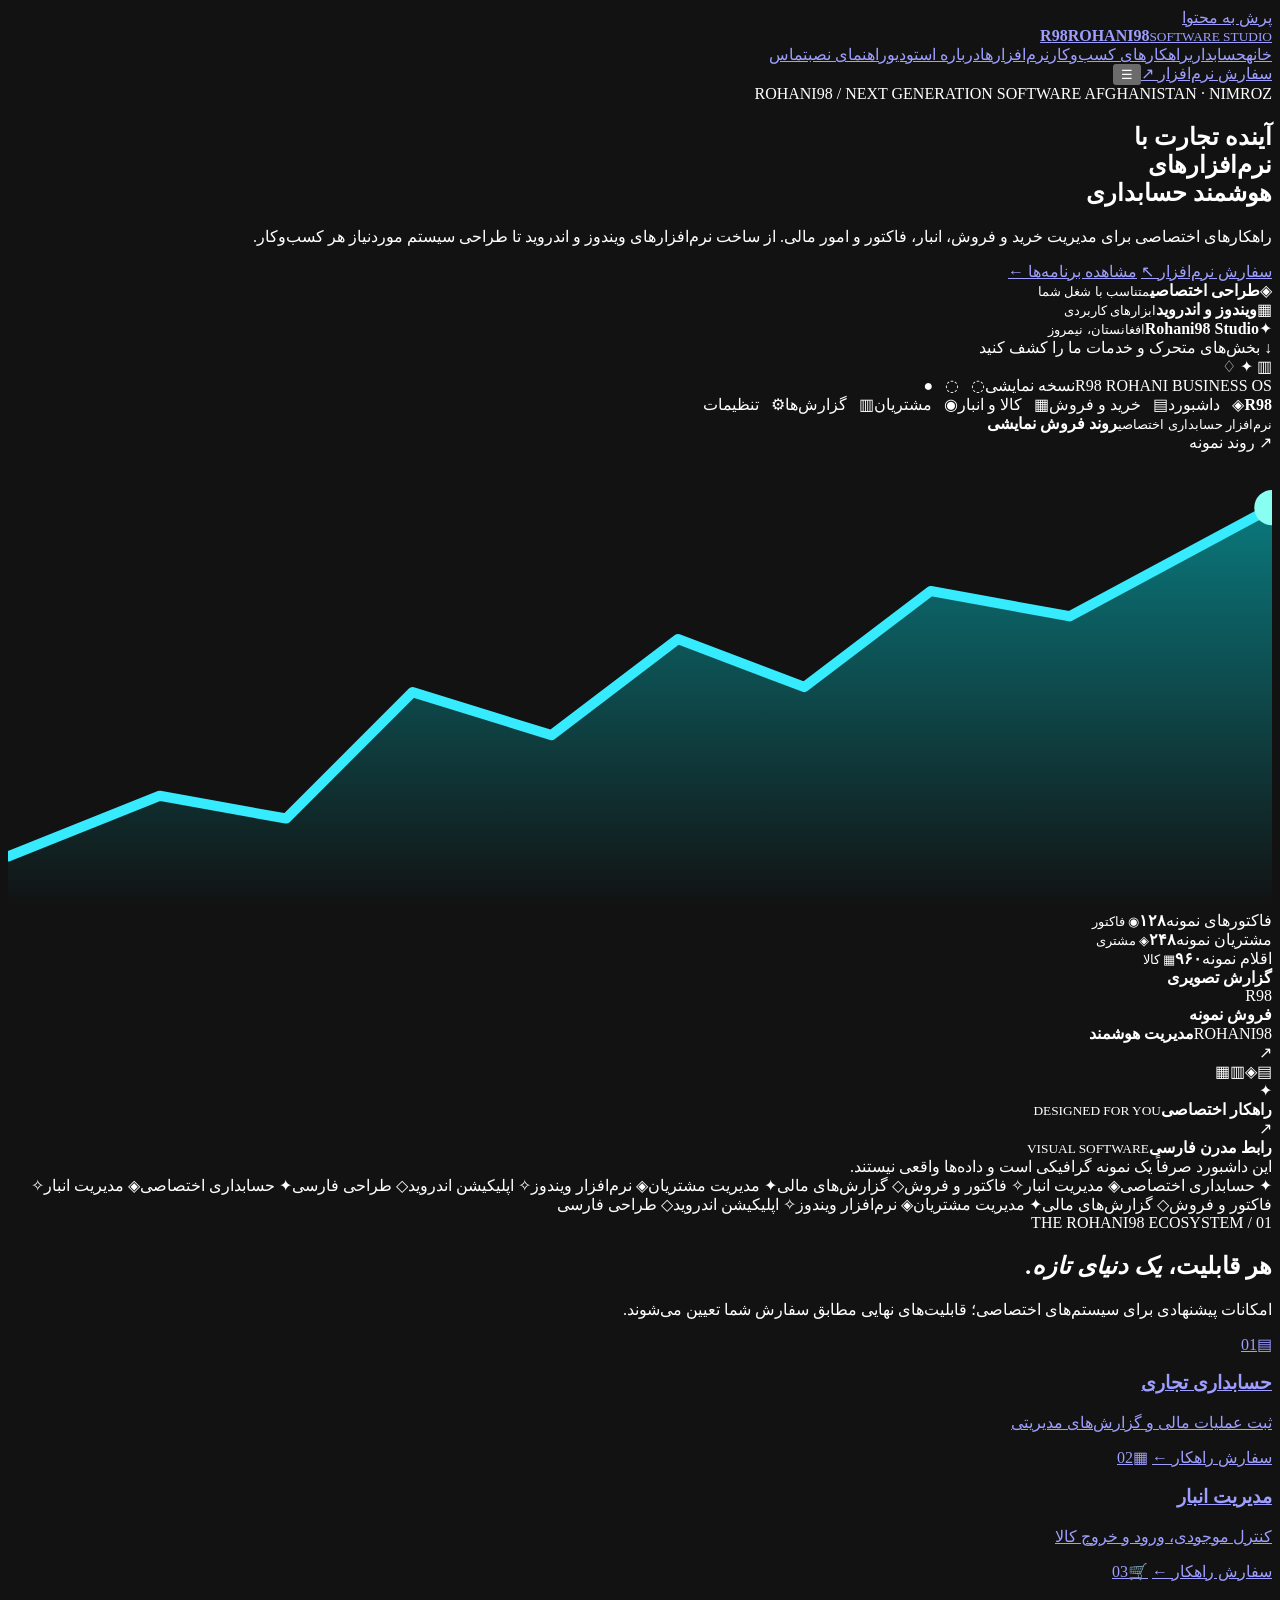
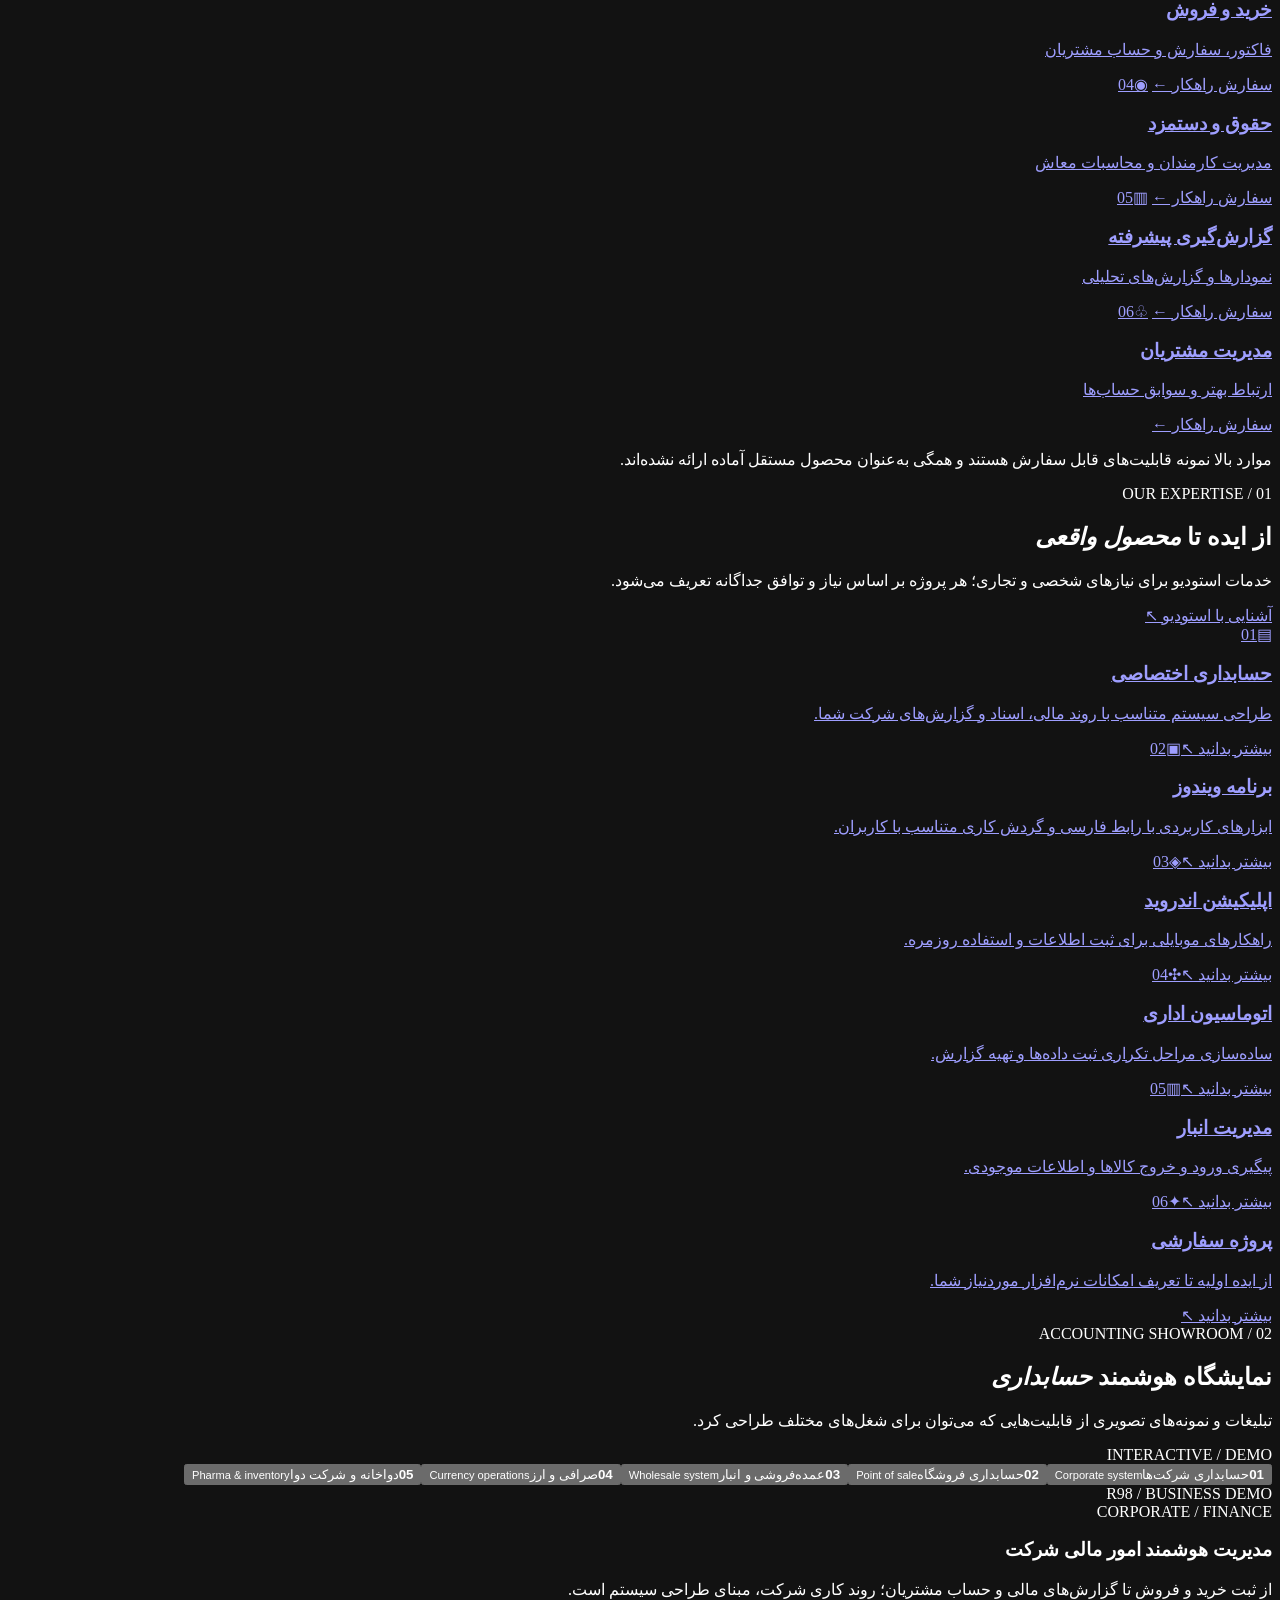
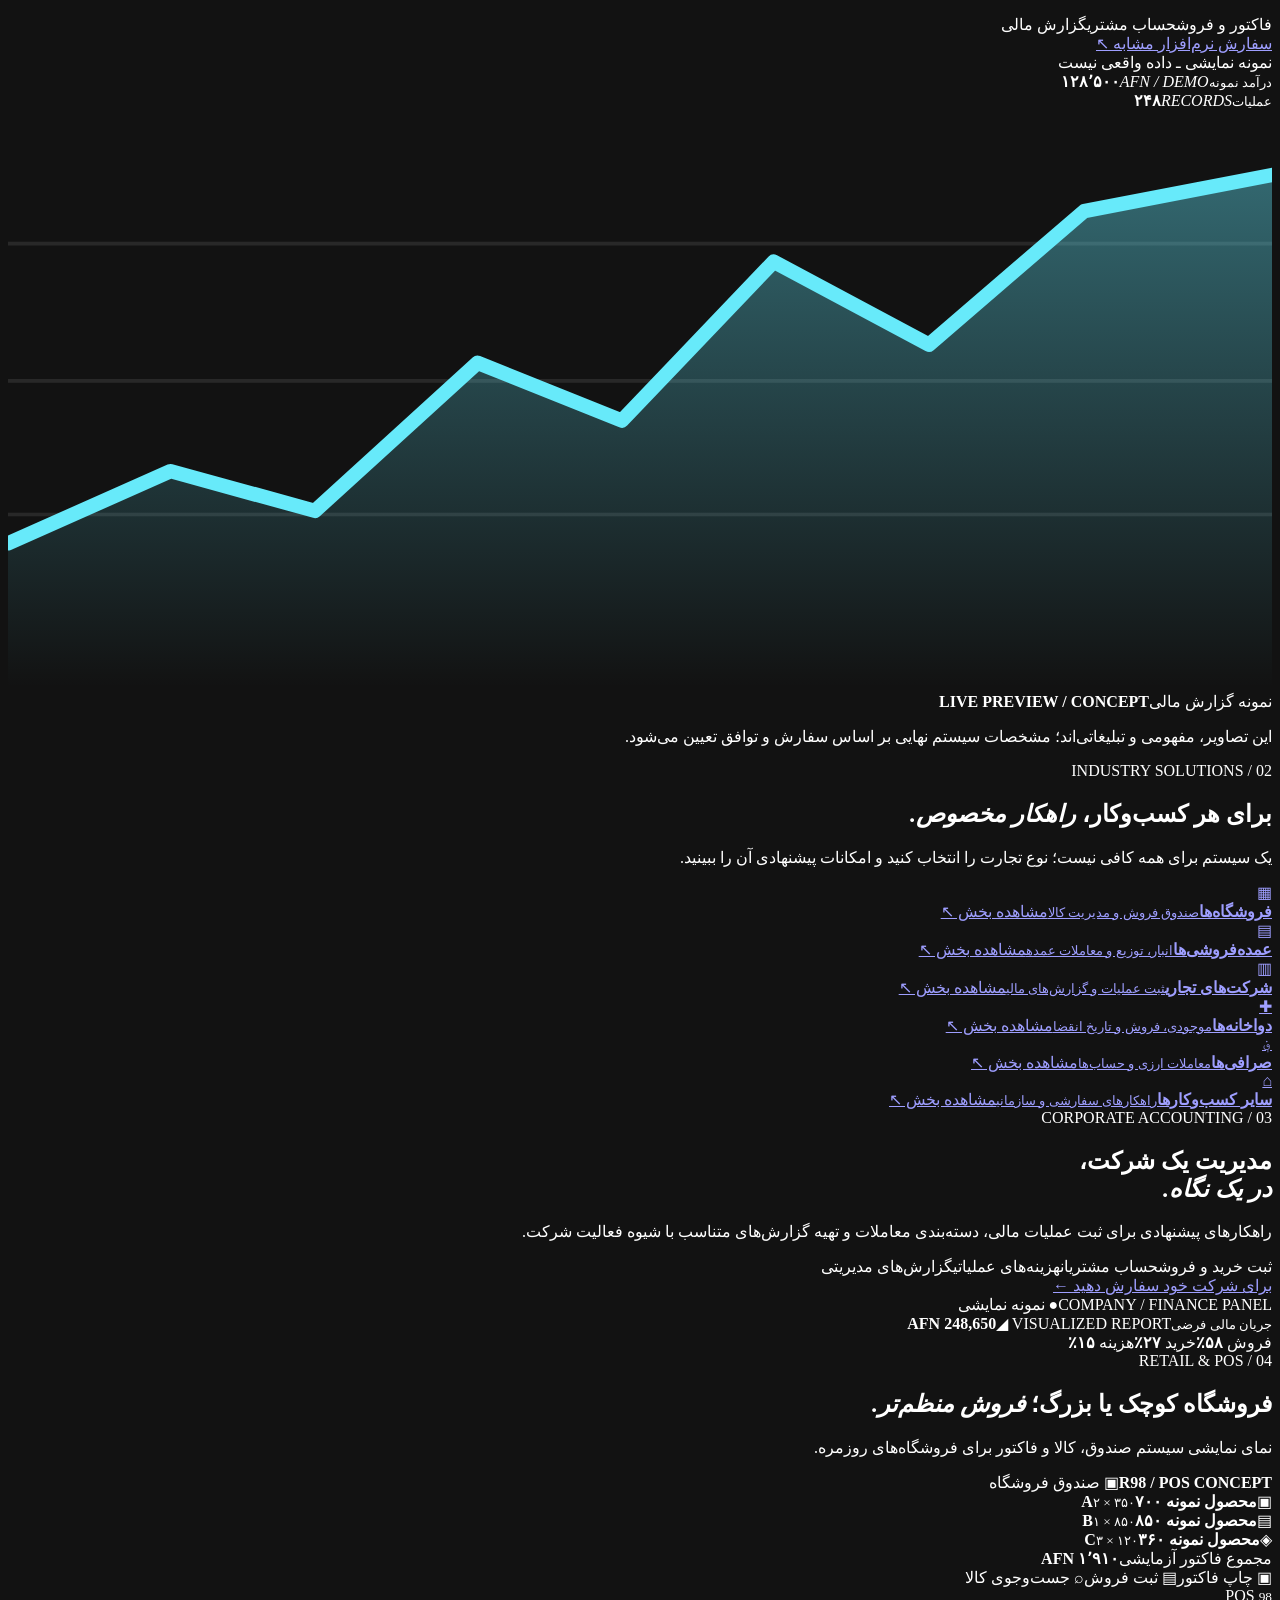
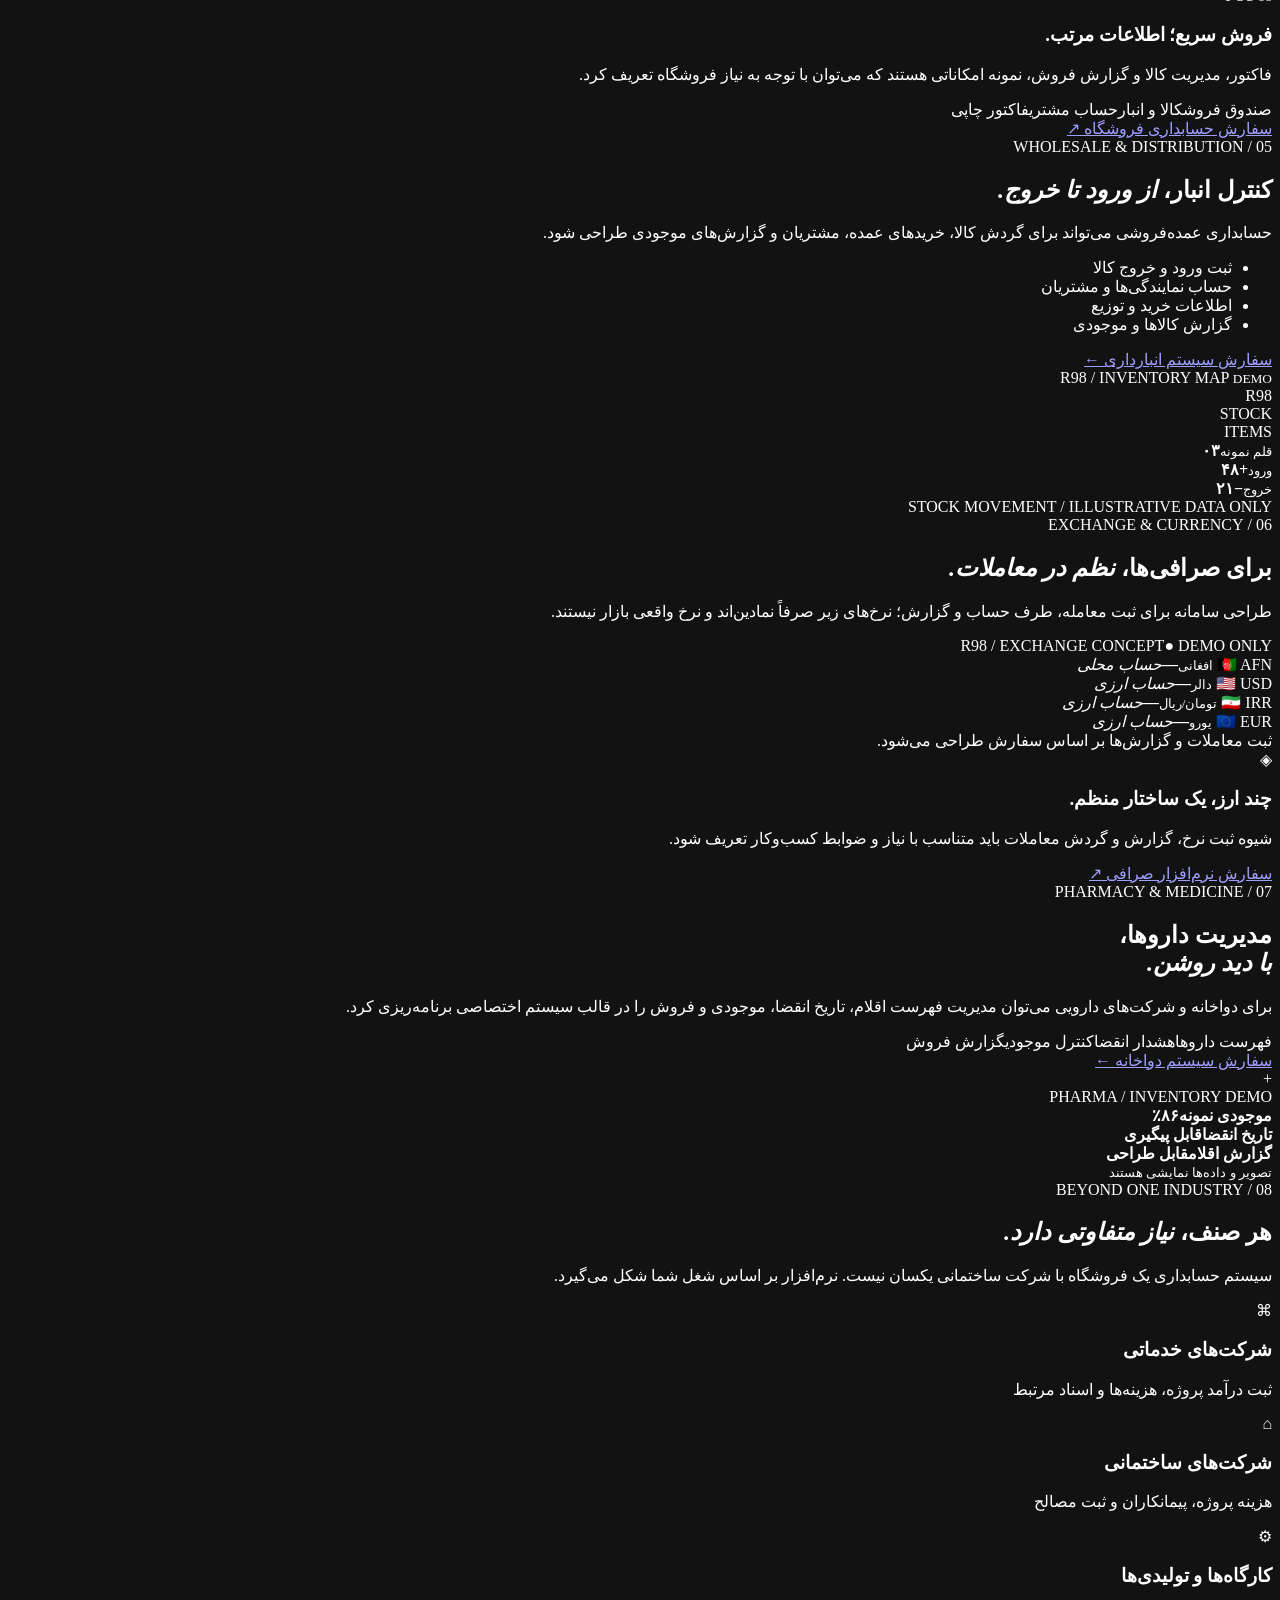
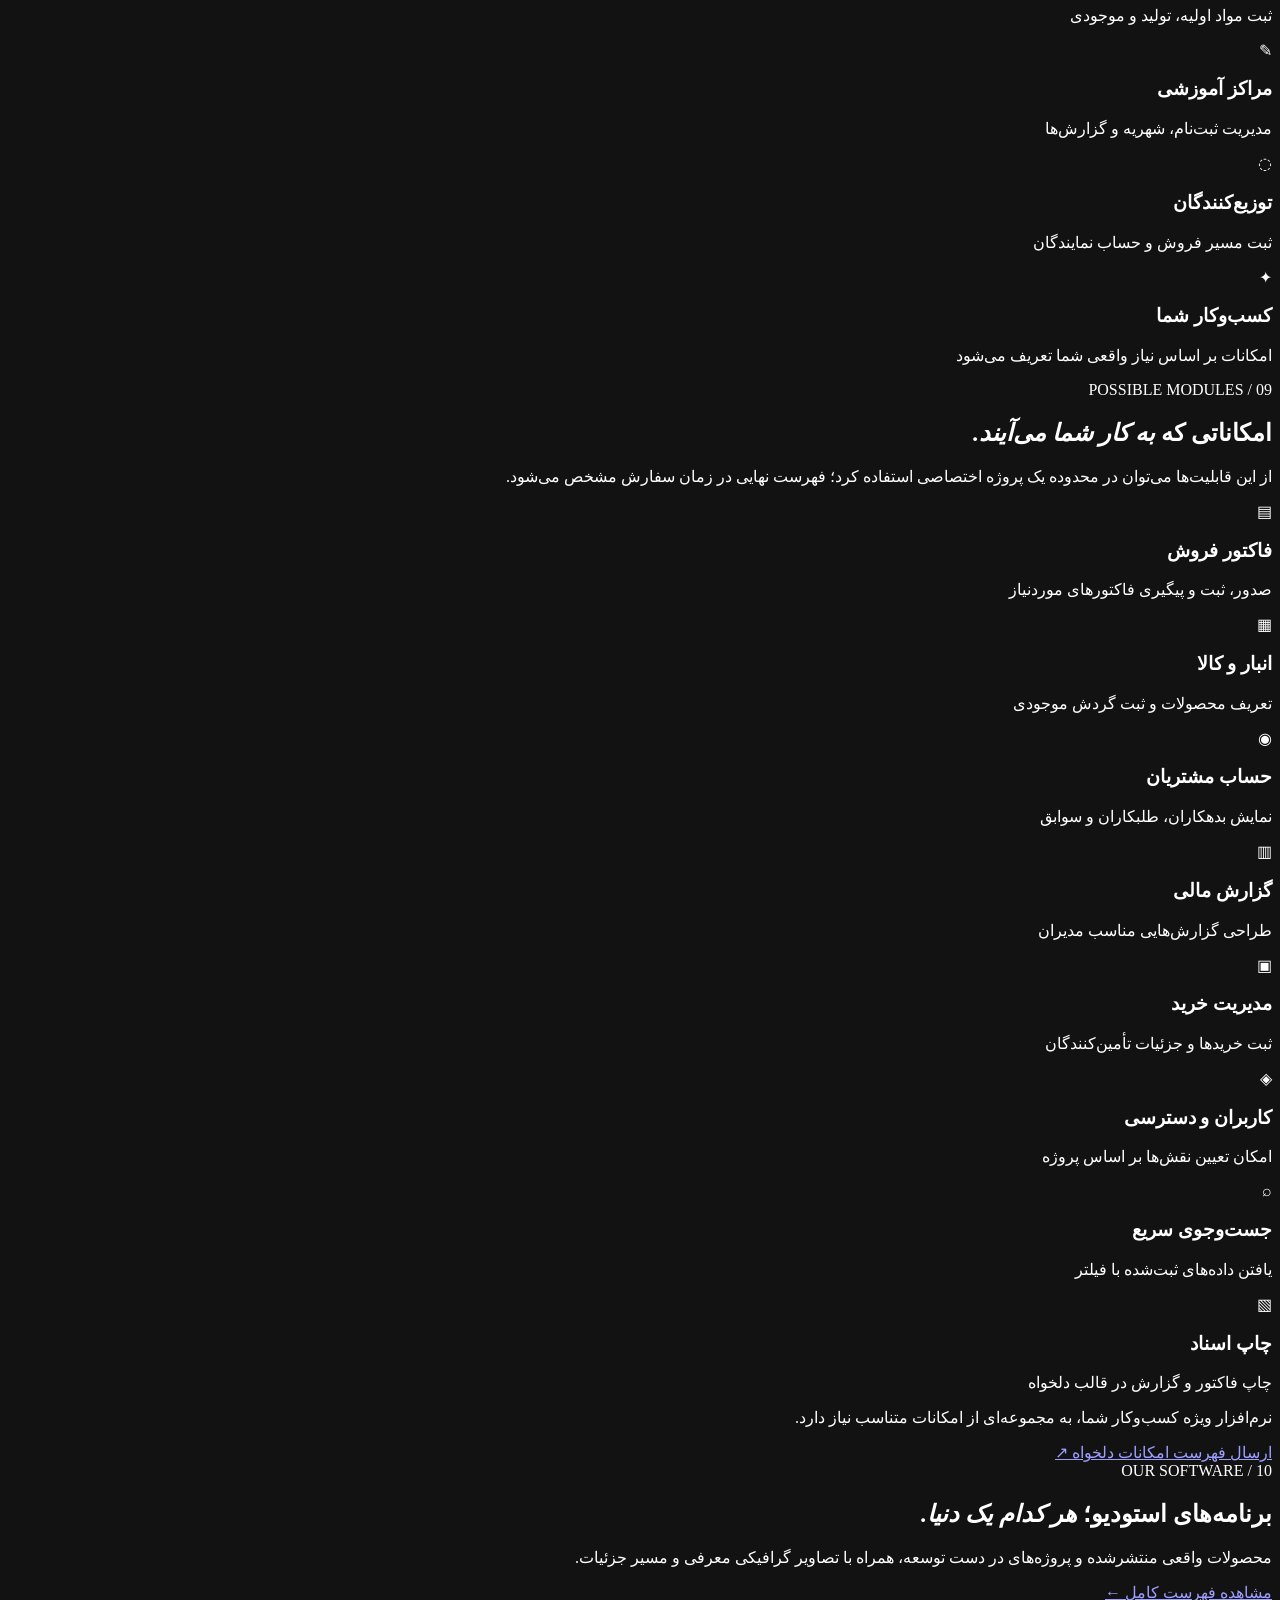
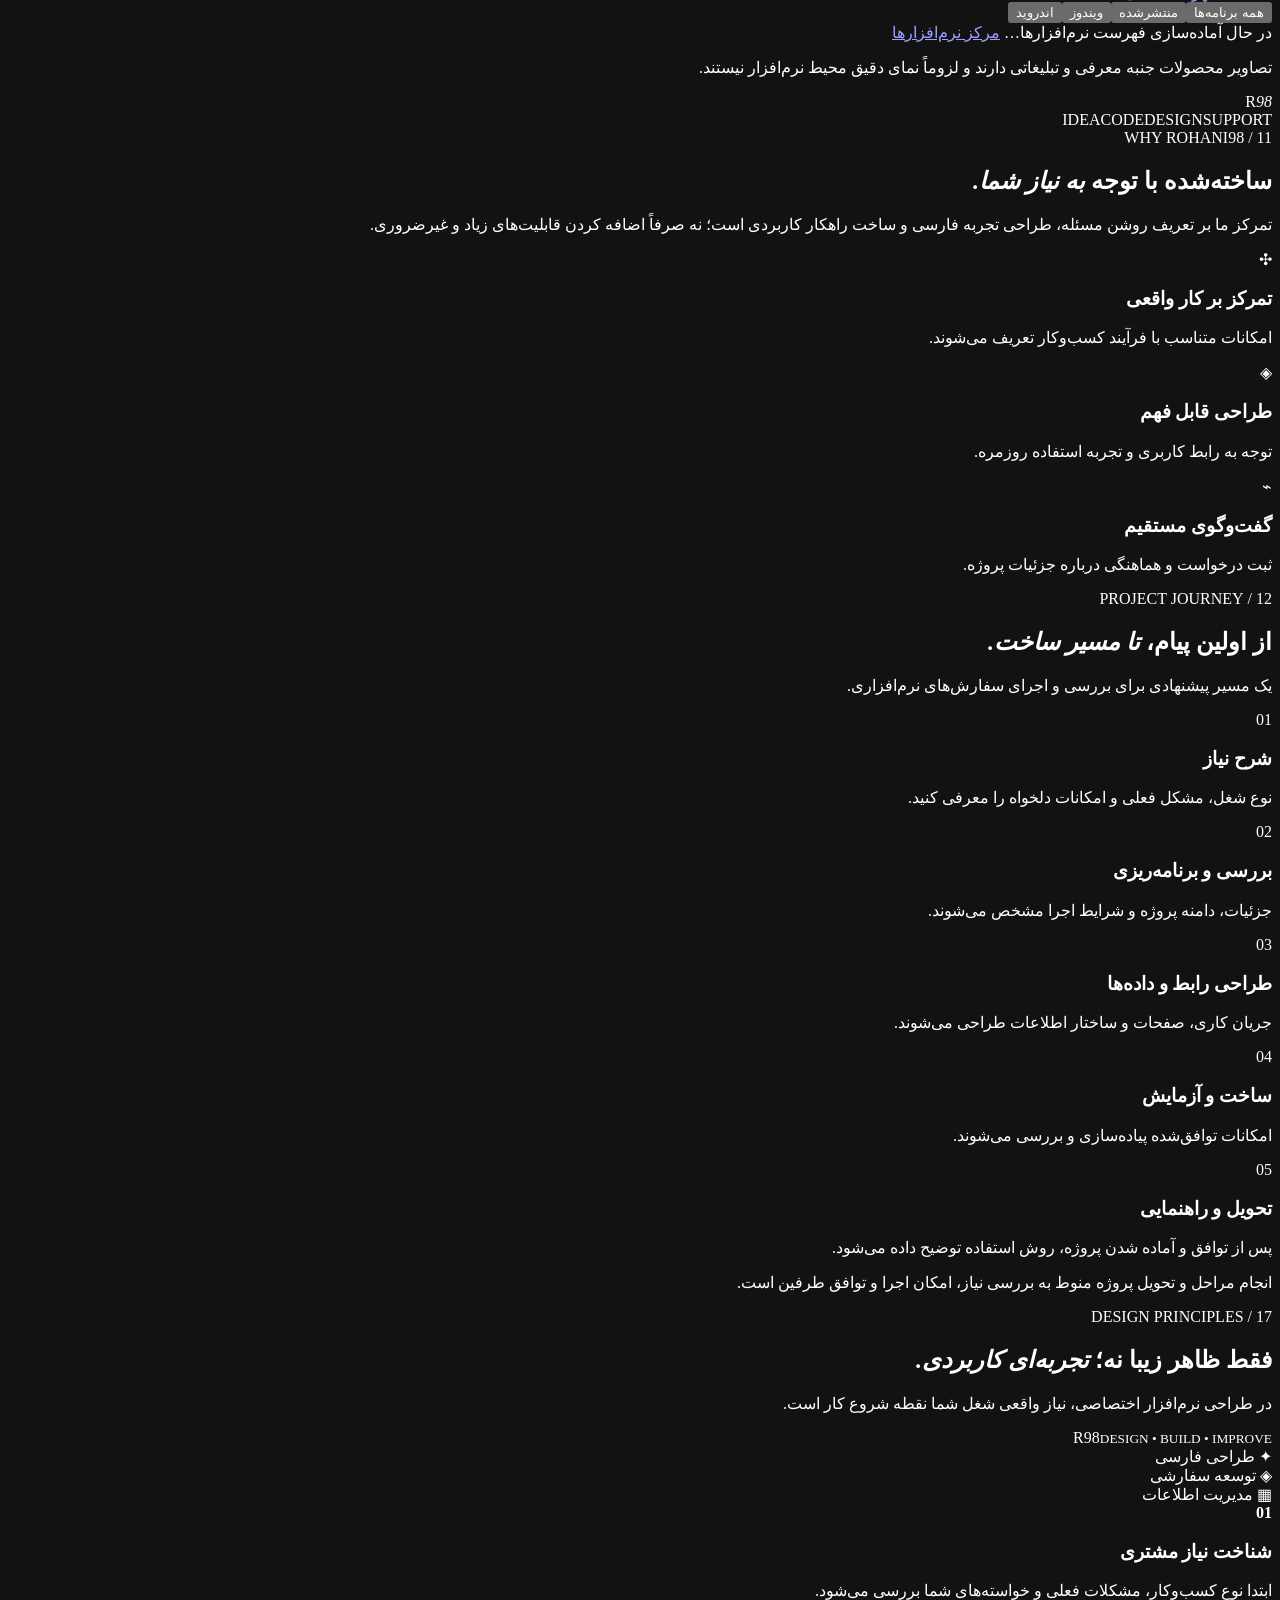
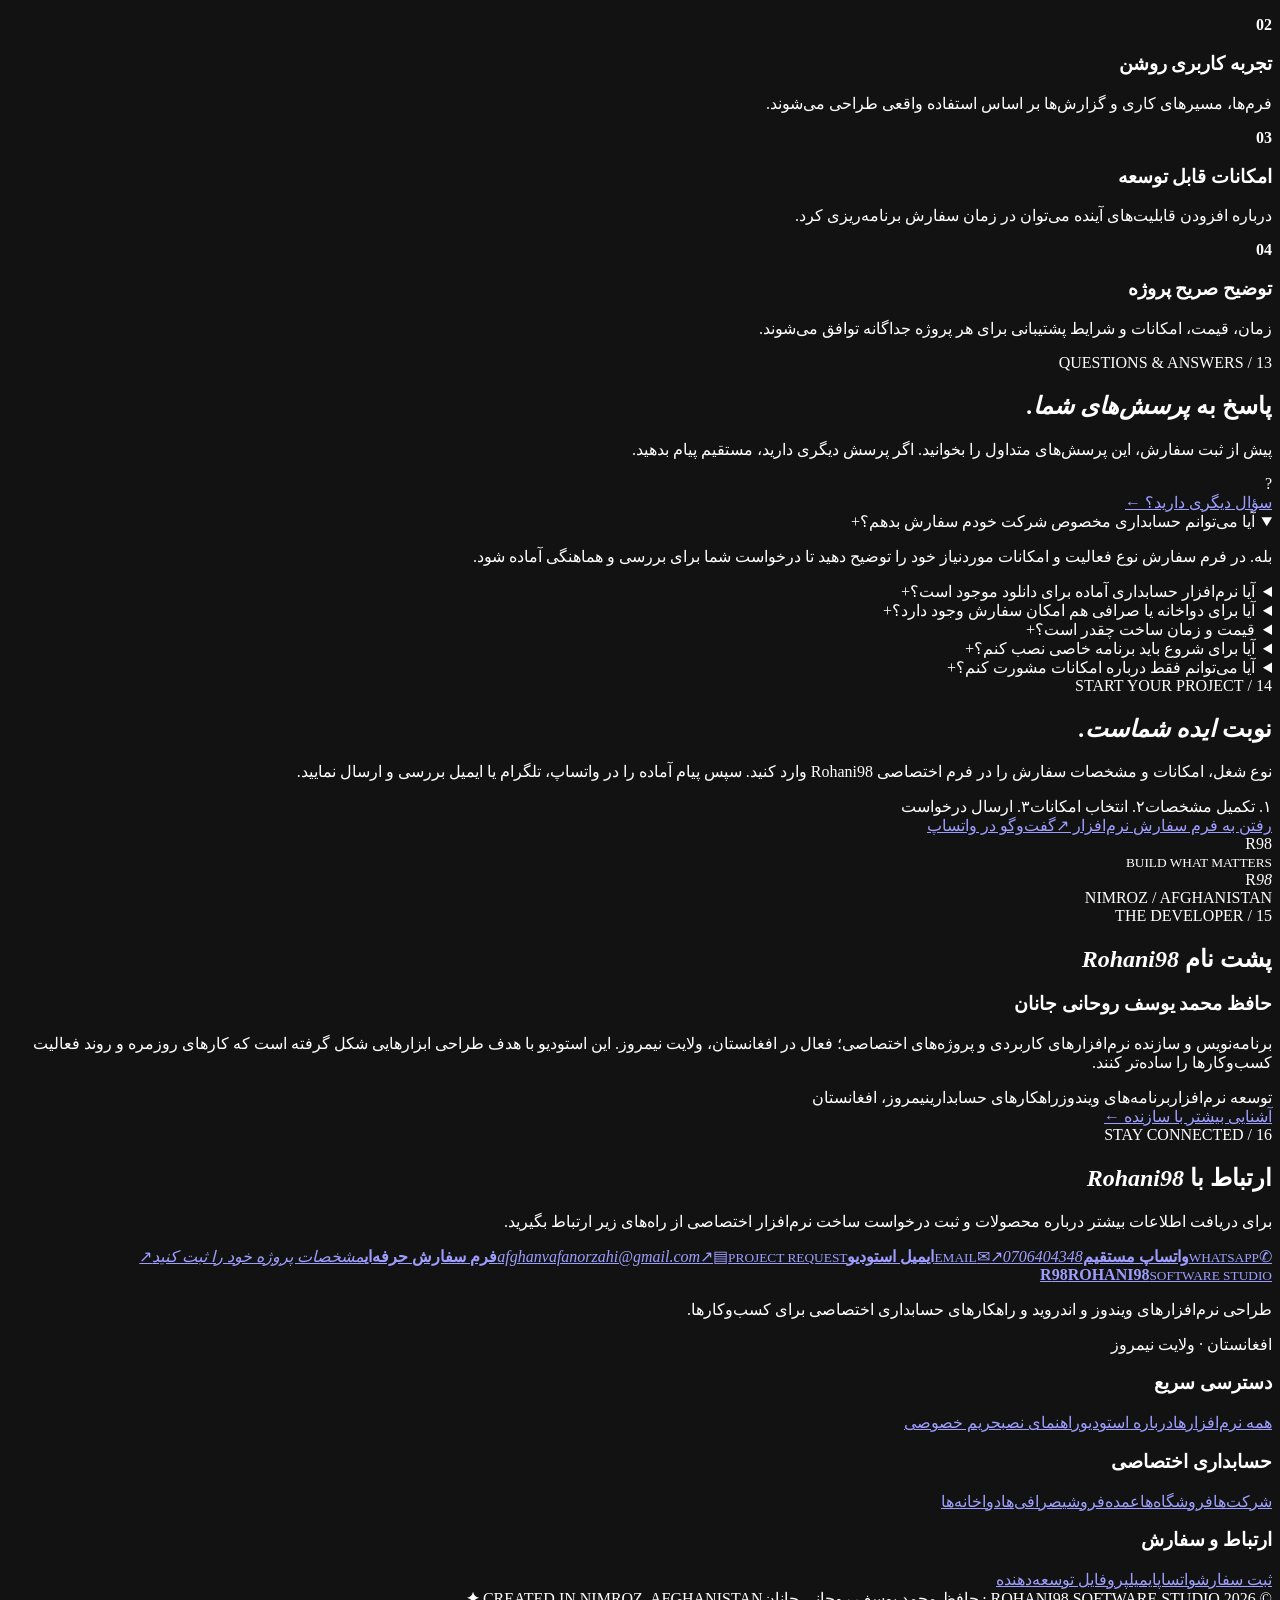
==== commit 8d54ba99: "Add files via upload" ====
--- a/index.html
+++ b/index.html
@@ -1,59 +1,120 @@
-<!doctype html>
-<html lang="fa" dir="rtl"><head>
-<meta charset="utf-8"><meta name="viewport" content="width=device-width,initial-scale=1">
-<meta name="theme-color" content="#030818"><meta name="color-scheme" content="dark">
-<meta name="description" content="Rohani98 Software Studio | ساخت و سفارش نرم‌افزار حسابداری اختصاصی برای شرکت‌ها، فروشگاه‌ها، عمده‌فروشی‌ها، صرافی‌ها و دواخانه‌ها در افغانستان، ولایت نیمروز. نرم‌افزارهای ویندوز و اندروید.">
-<title>Rohani98 | استودیوی نرم‌افزار و سیستم‌های حسابداری اختصاصی</title>
-<link rel="icon" href="assets/images/favicon.svg" type="image/svg+xml">
-<link rel="stylesheet" href="assets/css/studio.css"><link rel="stylesheet" href="assets/css/home-ultimate.css">
-<script defer src="assets/js/apps.js"></script><script defer src="assets/js/studio.js"></script><script defer src="assets/js/home-ultimate.js"></script>
-</head><body data-page="home" class="u-page">
+<!DOCTYPE html>
+
+<html dir="rtl" lang="fa"><head>
+<meta charset="utf-8"/><meta content="width=device-width,initial-scale=1" name="viewport"/>
+<meta content="#04081b" name="theme-color"/><meta content="dark" name="color-scheme"/>
+<meta content="Rohani98 Software Studio | ساخت و سفارش نرم‌افزار حسابداری اختصاصی برای شرکت‌ها، فروشگاه‌ها، عمده‌فروشی‌ها، صرافی‌ها و دواخانه‌ها در افغانستان، ولایت نیمروز. نرم‌افزارهای ویندوز و اندروید." name="description"/>
+<title>Rohani98 | نرم‌افزارهای هوشمند و حسابداری اختصاصی</title>
+<link href="assets/images/favicon.svg" rel="icon" type="image/svg+xml"/>
+<link href="assets/css/studio.css" rel="stylesheet"/><link href="assets/css/home-ultimate.css" rel="stylesheet"/>
+<script defer="" src="assets/js/apps.js"></script><script defer="" src="assets/js/studio.js"></script><script defer="" src="assets/js/home-ultimate.js"></script>
+<link href="assets/css/neon-galaxy.css" rel="stylesheet"/><script defer="" src="assets/js/neon-galaxy.js"></script></head><body class="u-page ng-site" data-page="home">
 <a class="skip" href="#main">پرش به محتوا</a>
-<div class="progress-rail" aria-hidden="true"></div><div class="cursor-aura" aria-hidden="true"></div><div class="ambient" aria-hidden="true"><i></i><i></i><i></i></div>
-<div class="u-stars" aria-hidden="true"></div>
-<header class="masthead"><div class="mast-shell"><a class="brand" href="index.html" aria-label="Rohani98 - صفحه اصلی"><span class="brand-emblem"><b>R<span>98</span></b></span><span class="brand-copy"><strong>ROHANI98</strong><small>SOFTWARE STUDIO</small></span></a>
-<nav class="primary-nav" id="primary-nav" aria-label="فهرست اصلی"><a href="index.html" aria-current="page">خانه</a><a href="#accounting-showroom">حسابداری</a><a href="apps.html">نرم‌افزارها</a><a href="about.html">درباره استودیو</a><a href="support.html">راهنمای نصب</a><a href="contact.html">تماس</a></nav>
-<div class="mast-actions"><a href="contact.html?type=accounting#request-form" class="btn btn-primary nav-hire">سفارش نرم‌افزار <span aria-hidden="true">↗</span></a><button class="nav-toggle" type="button" id="menu-toggle" aria-expanded="false" aria-controls="primary-nav" aria-label="باز کردن فهرست">☰</button></div></div></header>
+<div aria-hidden="true" class="progress-rail"></div><div aria-hidden="true" class="cursor-aura"></div><div aria-hidden="true" class="ambient"><i></i><i></i><i></i></div>
+<div aria-hidden="true" class="u-stars"></div>
+<header class="masthead"><div class="mast-shell"><a aria-label="Rohani98 - صفحه اصلی" class="brand" href="index.html"><span class="brand-emblem"><b>R<span>98</span></b></span><span class="brand-copy"><strong>ROHANI98</strong><small>SOFTWARE STUDIO</small></span></a>
+<nav aria-label="فهرست اصلی" class="primary-nav" id="primary-nav"><a aria-current="page" href="index.html">خانه</a><a href="#accounting-showroom">حسابداری</a><a href="#industries">راهکارهای کسب‌وکار</a><a href="apps.html">نرم‌افزارها</a><a href="about.html">درباره استودیو</a><a href="support.html">راهنمای نصب</a><a href="contact.html">تماس</a></nav>
+<div class="mast-actions"><a class="btn btn-primary nav-hire" href="contact.html?type=accounting#request-form">سفارش نرم‌افزار <span aria-hidden="true">↗</span></a><button aria-controls="primary-nav" aria-expanded="false" aria-label="باز کردن فهرست" class="nav-toggle" id="menu-toggle" type="button">☰</button></div></div></header>
 <main id="main">
 <!-- 01: hero -->
-<section id="home" class="u-hero"><div class="u-hero-mesh"></div><div class="shell u-hero-layout"><div class="u-hero-copy" data-reveal><div class="u-tag"><span class="u-live-dot"></span> SOFTWARE STUDIO / AFGHANISTAN</div><div class="u-hero-eyebrow">ایده‌ها اینجا به نرم‌افزار تبدیل می‌شوند</div><h1>کسب‌وکار شما،<br><span class="u-title-gradient">یک قدم جلوتر.</span></h1><p class="u-lead">از ساخت ابزارهای ویندوز و اندروید تا طراحی سیستم‌های حسابداری اختصاصی برای شرکت‌ها، فروشگاه‌ها، عمده‌فروشی‌ها، صرافی‌ها و دواخانه‌ها؛ راهکاری متناسب با دنیای واقعی کسب‌وکار شما.</p><div class="u-actions"><a class="btn btn-primary u-main-cta" href="contact.html?type=accounting#request-form">سفارش سیستم اختصاصی <span>↗</span></a><a class="btn btn-secondary" href="#accounting-showroom">تماشای نمایشگاه حسابداری ↓</a></div><div class="u-hero-facts"><span><i></i> استودیوی مستقل</span><span><i></i> نرم‌افزار ویندوز و اندروید</span><span><i></i> نیمروز، افغانستان</span></div></div>
-<div class="u-hero-display" data-reveal><div class="u-hero-halo"></div><div class="u-orbit u-orbit-one"></div><div class="u-orbit u-orbit-two"></div><div class="u-hero-prism"><div class="u-prism-inner"><span>R<em>98</em></span><small>CREATIVE CODE</small></div></div><div class="u-dashboard-float u-float-top"><span class="u-float-icon">⌁</span><div><small>STUDIO SYSTEM</small><strong>IDEA → PRODUCT</strong></div></div><div class="u-dashboard-float u-float-bottom"><span class="u-float-icon u-alt">✧</span><div><small>CUSTOM SOLUTIONS</small><strong>طراحی برای کسب‌وکار</strong></div></div><div class="u-hero-base"><span>ROHANI98 / DIGITAL ENGINEERING</span><i></i><span>EST. IN AFGHANISTAN</span></div></div></div><a class="u-scroll-hint" href="#services"><span></span> برای کشف بخش‌های سایت پایین بروید</a></section>
+<section class="u-hero" id="home">
+<div aria-hidden="true" class="ng-starfield"><span></span><span></span><span></span><span></span><span></span></div>
+<div class="shell ng-hero-layout">
+<div class="ng-hero-copy" data-reveal="">
+<div class="ng-kicker"><span class="ng-dot"></span> ROHANI98 / NEXT GENERATION SOFTWARE <span class="ng-kicker-end">AFGHANISTAN · NIMROZ</span></div>
+<h1>آینده تجارت با<br/><span class="ng-gradient-title">نرم‌افزارهای</span><br/><span class="ng-gradient-title ng-purple-title">هوشمند حسابداری</span></h1>
+<p>راهکارهای اختصاصی برای مدیریت خرید و فروش، انبار، فاکتور و امور مالی. از ساخت نرم‌افزارهای ویندوز و اندروید تا طراحی سیستم موردنیاز هر کسب‌وکار.</p>
+<div class="ng-hero-buttons">
+<a class="ng-button ng-button-primary" href="contact.html?type=accounting#request-form">سفارش نرم‌افزار <span aria-hidden="true">↖</span></a>
+<a class="ng-button ng-button-outline" href="#software">مشاهده برنامه‌ها <span aria-hidden="true">←</span></a>
+</div>
+<div class="ng-mini-highlights"><div><span class="ng-highlight-icon">◈</span><strong>طراحی اختصاصی</strong><small>متناسب با شغل شما</small></div><div><span class="ng-highlight-icon">▦</span><strong>ویندوز و اندروید</strong><small>ابزارهای کاربردی</small></div><div><span class="ng-highlight-icon">✦</span><strong>Rohani98 Studio</strong><small>افغانستان، نیمروز</small></div></div>
+<div class="ng-scroll-prompt"><span>↓</span> بخش‌های متحرک و خدمات ما را کشف کنید</div>
+</div>
+<div class="ng-hero-art" data-reveal="">
+<div aria-hidden="true" class="ng-art-aura"></div>
+<div aria-hidden="true" class="ng-light-ring ng-light-ring-a"></div>
+<div aria-hidden="true" class="ng-light-ring ng-light-ring-b"></div>
+<span aria-hidden="true" class="ng-floating-chip ng-chip-chart">▥</span>
+<span aria-hidden="true" class="ng-floating-chip ng-chip-star">✦</span>
+<span aria-hidden="true" class="ng-floating-chip ng-chip-lock">♢</span>
+<div class="ng-laptop" id="ng-laptop">
+<div class="ng-laptop-topline"><span class="ng-laptop-brand">R98 <i></i> ROHANI BUSINESS OS</span><span class="ng-demo-badge">نسخه نمایشی</span><span>◌   ◌   ●</span></div>
+<div class="ng-laptop-interior">
+<aside class="ng-dashboard-sidebar"><strong>R<span>98</span></strong><span class="selected">◈   داشبورد</span><span>▤   خرید و فروش</span><span>▦   کالا و انبار</span><span>◉   مشتریان</span><span>▥   گزارش‌ها</span><span>⚙   تنظیمات</span></aside>
+<div class="ng-dashboard-main"><div class="ng-dashboard-top"><div><small>نرم‌افزار حسابداری اختصاصی</small><strong id="ng-chart-title">روند فروش نمایشی</strong></div><span class="ng-chart-up">↗ روند نمونه</span></div>
+<div class="ng-chart"><div class="ng-chart-lines"></div><svg aria-label="نمودار نمونه گرافیکی حسابداری" preserveaspectratio="none" role="img" viewbox="0 0 500 180"><defs><lineargradient id="ngGradient" x1="0" x2="0" y1="0" y2="1"><stop offset="0" stop-color="#00f6ff" stop-opacity=".45"></stop><stop offset="1" stop-color="#00f6ff" stop-opacity="0"></stop></lineargradient></defs><path d="M0 160 L60 136 L110 145 L160 95 L215 112 L265 74 L315 93 L365 55 L420 65 L500 22 L500 180 L0 180 Z" fill="url(#ngGradient)" id="ng-chart-area"></path><path d="M0 160 L60 136 L110 145 L160 95 L215 112 L265 74 L315 93 L365 55 L420 65 L500 22" fill="none" id="ng-chart-path" stroke="#37ebff" stroke-linecap="round" stroke-linejoin="round" stroke-width="4"></path><circle cx="500" cy="22" fill="#88fff2" r="7"></circle></svg></div>
+<div class="ng-metric-row"><div><span>فاکتورهای نمونه</span><strong id="ng-metric-a">۱۲۸</strong><small>◉ فاکتور</small></div><div><span>مشتریان نمونه</span><strong id="ng-metric-b">۲۴۸</strong><small>◈ مشتری</small></div><div><span>اقلام نمونه</span><strong id="ng-metric-c">۹۶۰</strong><small>▦ کالا</small></div></div>
+<div class="ng-dashboard-bottom"><div class="ng-donut-box"><strong>گزارش تصویری</strong><div class="ng-donut"><span>R98</span></div></div><div class="ng-bar-box"><strong>فروش نمونه</strong><div class="ng-bars"><i style="--h:40%;--d:0s"></i><i style="--h:64%;--d:.2s"></i><i style="--h:52%;--d:.4s"></i><i style="--h:91%;--d:.6s"></i><i style="--h:76%;--d:.8s"></i><i style="--h:98%;--d:1s"></i><i style="--h:74%;--d:1.2s"></i></div></div></div>
+</div>
+</div>
+</div>
+<div aria-hidden="true" class="ng-laptop-base"></div>
+<div aria-hidden="true" class="ng-phone"><div class="ng-phone-notch"></div><span class="ng-phone-label">ROHANI98</span><strong>مدیریت هوشمند</strong><div class="ng-phone-trend">↗</div><div class="ng-phone-spark"><i></i></div><div class="ng-phone-tiles"><span>▤</span><span>◈</span><span>▥</span><span>▦</span></div></div>
+<div class="ng-art-label ng-art-label-a"><span>✦</span><div><b>راهکار اختصاصی</b><small>DESIGNED FOR YOU</small></div></div>
+<div class="ng-art-label ng-art-label-b"><span>↗</span><div><b>رابط مدرن فارسی</b><small>VISUAL SOFTWARE</small></div></div>
+<div class="ng-art-footnote">این داشبورد صرفاً یک نمونه گرافیکی است و داده‌ها واقعی نیستند.</div>
+</div>
+</div>
+<div aria-hidden="true" class="ng-hero-bottom-line"></div>
+</section><div aria-label="امکانات نرم‌افزارهای سفارشی" class="ng-marquee">
+<div aria-hidden="true" class="ng-marquee-track"><span>✦ حسابداری اختصاصی</span><span>◈ مدیریت انبار</span><span>✧ فاکتور و فروش</span><span>◇ گزارش‌های مالی</span><span>✦ مدیریت مشتریان</span><span>◈ نرم‌افزار ویندوز</span><span>✧ اپلیکیشن اندروید</span><span>◇ طراحی فارسی</span><span>✦ حسابداری اختصاصی</span><span>◈ مدیریت انبار</span><span>✧ فاکتور و فروش</span><span>◇ گزارش‌های مالی</span><span>✦ مدیریت مشتریان</span><span>◈ نرم‌افزار ویندوز</span><span>✧ اپلیکیشن اندروید</span><span>◇ طراحی فارسی</span></div>
+</div><section class="ng-feature-pavilion" id="neon-features"><div class="shell"><div class="ng-section-intro" data-reveal=""><span class="ng-overline">THE ROHANI98 ECOSYSTEM / 01</span><h2>هر قابلیت، <em>یک دنیای تازه.</em></h2><p>امکانات پیشنهادی برای سیستم‌های اختصاصی؛ قابلیت‌های نهایی مطابق سفارش شما تعیین می‌شوند.</p></div>
+<div class="ng-feature-tiles">
+<a class="ng-feature-tile ng-green" data-reveal="" href="contact.html?type=accounting#request-form"><span class="ng-feature-ico">▤</span><span class="ng-feature-number">01</span><h3>حسابداری تجاری</h3><p>ثبت عملیات مالی و گزارش‌های مدیریتی</p><span class="ng-tile-action">سفارش راهکار ←</span></a>
+<a class="ng-feature-tile ng-blue" data-reveal="" href="contact.html?type=accounting#request-form"><span class="ng-feature-ico">▦</span><span class="ng-feature-number">02</span><h3>مدیریت انبار</h3><p>کنترل موجودی، ورود و خروج کالا</p><span class="ng-tile-action">سفارش راهکار ←</span></a>
+<a class="ng-feature-tile ng-purple" data-reveal="" href="contact.html?type=accounting#request-form"><span class="ng-feature-ico">🛒</span><span class="ng-feature-number">03</span><h3>خرید و فروش</h3><p>فاکتور، سفارش و حساب مشتریان</p><span class="ng-tile-action">سفارش راهکار ←</span></a>
+<a class="ng-feature-tile ng-amber" data-reveal="" href="contact.html?type=accounting#request-form"><span class="ng-feature-ico">◉</span><span class="ng-feature-number">04</span><h3>حقوق و دستمزد</h3><p>مدیریت کارمندان و محاسبات معاش</p><span class="ng-tile-action">سفارش راهکار ←</span></a>
+<a class="ng-feature-tile ng-cyan" data-reveal="" href="contact.html?type=accounting#request-form"><span class="ng-feature-ico">▥</span><span class="ng-feature-number">05</span><h3>گزارش‌گیری پیشرفته</h3><p>نمودارها و گزارش‌های تحلیلی</p><span class="ng-tile-action">سفارش راهکار ←</span></a>
+<a class="ng-feature-tile ng-pink" data-reveal="" href="contact.html?type=accounting#request-form"><span class="ng-feature-ico">♧</span><span class="ng-feature-number">06</span><h3>مدیریت مشتریان</h3><p>ارتباط بهتر و سوابق حساب‌ها</p><span class="ng-tile-action">سفارش راهکار ←</span></a>
+</div><p class="ng-demo-hint">موارد بالا نمونه قابلیت‌های قابل سفارش هستند و همگی به‌عنوان محصول مستقل آماده ارائه نشده‌اند.</p></div></section>
 <!-- 02: services -->
-<section id="services" class="u-section u-services-section"><div class="shell"><div class="u-section-header" data-reveal><div><span class="u-kicker">01 / OUR EXPERTISE</span><h2>از ایده تا <em>محصول واقعی</em></h2><p>خدمات استودیو برای نیازهای شخصی و تجاری؛ هر پروژه بر اساس نیاز و توافق جداگانه تعریف می‌شود.</p></div><a href="about.html" class="u-text-link">آشنایی با استودیو ↖</a></div><div class="u-service-grid"><a class="u-service-card u-glow-card" href="contact.html?type=accounting#request-form" data-reveal><span class="u-s-icon" aria-hidden="true">▤</span><span class="u-s-n">01</span><h3>حسابداری اختصاصی</h3><p>طراحی سیستم متناسب با روند مالی، اسناد و گزارش‌های شرکت شما.</p><span class="u-mini-cta">بیشتر بدانید <span aria-hidden="true">↖</span></span></a><a class="u-service-card u-glow-card" href="contact.html?type=accounting#request-form" data-reveal><span class="u-s-icon" aria-hidden="true">▣</span><span class="u-s-n">02</span><h3>برنامه ویندوز</h3><p>ابزارهای کاربردی با رابط فارسی و گردش کاری متناسب با کاربران.</p><span class="u-mini-cta">بیشتر بدانید <span aria-hidden="true">↖</span></span></a><a class="u-service-card u-glow-card" href="contact.html?type=accounting#request-form" data-reveal><span class="u-s-icon" aria-hidden="true">◈</span><span class="u-s-n">03</span><h3>اپلیکیشن اندروید</h3><p>راهکارهای موبایلی برای ثبت اطلاعات و استفاده روزمره.</p><span class="u-mini-cta">بیشتر بدانید <span aria-hidden="true">↖</span></span></a><a class="u-service-card u-glow-card" href="contact.html?type=accounting#request-form" data-reveal><span class="u-s-icon" aria-hidden="true">✣</span><span class="u-s-n">04</span><h3>اتوماسیون اداری</h3><p>ساده‌سازی مراحل تکراری ثبت داده‌ها و تهیه گزارش.</p><span class="u-mini-cta">بیشتر بدانید <span aria-hidden="true">↖</span></span></a><a class="u-service-card u-glow-card" href="contact.html?type=accounting#request-form" data-reveal><span class="u-s-icon" aria-hidden="true">▥</span><span class="u-s-n">05</span><h3>مدیریت انبار</h3><p>پیگیری ورود و خروج کالاها و اطلاعات موجودی.</p><span class="u-mini-cta">بیشتر بدانید <span aria-hidden="true">↖</span></span></a><a class="u-service-card u-glow-card" href="contact.html?type=accounting#request-form" data-reveal><span class="u-s-icon" aria-hidden="true">✦</span><span class="u-s-n">06</span><h3>پروژه سفارشی</h3><p>از ایده اولیه تا تعریف امکانات نرم‌افزار موردنیاز شما.</p><span class="u-mini-cta">بیشتر بدانید <span aria-hidden="true">↖</span></span></a></div></div></section>
+<section class="u-section u-services-section" id="services"><div class="shell"><div class="u-section-header" data-reveal=""><div><span class="u-kicker">01 / OUR EXPERTISE</span><h2>از ایده تا <em>محصول واقعی</em></h2><p>خدمات استودیو برای نیازهای شخصی و تجاری؛ هر پروژه بر اساس نیاز و توافق جداگانه تعریف می‌شود.</p></div><a class="u-text-link" href="about.html">آشنایی با استودیو ↖</a></div><div class="u-service-grid"><a class="u-service-card u-glow-card" data-reveal="" href="contact.html?type=accounting#request-form"><span aria-hidden="true" class="u-s-icon">▤</span><span class="u-s-n">01</span><h3>حسابداری اختصاصی</h3><p>طراحی سیستم متناسب با روند مالی، اسناد و گزارش‌های شرکت شما.</p><span class="u-mini-cta">بیشتر بدانید <span aria-hidden="true">↖</span></span></a><a class="u-service-card u-glow-card" data-reveal="" href="contact.html?type=accounting#request-form"><span aria-hidden="true" class="u-s-icon">▣</span><span class="u-s-n">02</span><h3>برنامه ویندوز</h3><p>ابزارهای کاربردی با رابط فارسی و گردش کاری متناسب با کاربران.</p><span class="u-mini-cta">بیشتر بدانید <span aria-hidden="true">↖</span></span></a><a class="u-service-card u-glow-card" data-reveal="" href="contact.html?type=accounting#request-form"><span aria-hidden="true" class="u-s-icon">◈</span><span class="u-s-n">03</span><h3>اپلیکیشن اندروید</h3><p>راهکارهای موبایلی برای ثبت اطلاعات و استفاده روزمره.</p><span class="u-mini-cta">بیشتر بدانید <span aria-hidden="true">↖</span></span></a><a class="u-service-card u-glow-card" data-reveal="" href="contact.html?type=accounting#request-form"><span aria-hidden="true" class="u-s-icon">✣</span><span class="u-s-n">04</span><h3>اتوماسیون اداری</h3><p>ساده‌سازی مراحل تکراری ثبت داده‌ها و تهیه گزارش.</p><span class="u-mini-cta">بیشتر بدانید <span aria-hidden="true">↖</span></span></a><a class="u-service-card u-glow-card" data-reveal="" href="contact.html?type=accounting#request-form"><span aria-hidden="true" class="u-s-icon">▥</span><span class="u-s-n">05</span><h3>مدیریت انبار</h3><p>پیگیری ورود و خروج کالاها و اطلاعات موجودی.</p><span class="u-mini-cta">بیشتر بدانید <span aria-hidden="true">↖</span></span></a><a class="u-service-card u-glow-card" data-reveal="" href="contact.html?type=accounting#request-form"><span aria-hidden="true" class="u-s-icon">✦</span><span class="u-s-n">06</span><h3>پروژه سفارشی</h3><p>از ایده اولیه تا تعریف امکانات نرم‌افزار موردنیاز شما.</p><span class="u-mini-cta">بیشتر بدانید <span aria-hidden="true">↖</span></span></a></div></div></section>
 <!-- 03: showroom -->
-<section id="accounting-showroom" class="u-section u-showroom-section"><div class="u-showroom-halo"></div><div class="shell"><div class="u-section-header u-light-heading" data-reveal><div><span class="u-kicker">02 / ACCOUNTING SHOWROOM</span><h2>نمایشگاه هوشمند <em>حسابداری</em></h2><p>تبلیغات و نمونه‌های تصویری از قابلیت‌هایی که می‌توان برای شغل‌های مختلف طراحی کرد.</p></div><span class="u-outline-stamp">INTERACTIVE / DEMO</span></div>
-<div class="u-showroom-layout"><div class="u-ad-tabs" role="tablist" aria-label="انتخاب نوع کسب‌وکار"><button type="button" role="tab" id="u-tab-company" aria-selected="true" aria-controls="u-ad-screen" data-ad="company"><b>01</b><span>حسابداری شرکت‌ها</span><small>Corporate system</small></button><button type="button" role="tab" id="u-tab-retail" aria-selected="false" aria-controls="u-ad-screen" data-ad="retail" tabindex="-1"><b>02</b><span>حسابداری فروشگاه</span><small>Point of sale</small></button><button type="button" role="tab" id="u-tab-wholesale" aria-selected="false" aria-controls="u-ad-screen" data-ad="wholesale" tabindex="-1"><b>03</b><span>عمده‌فروشی و انبار</span><small>Wholesale system</small></button><button type="button" role="tab" id="u-tab-exchange" aria-selected="false" aria-controls="u-ad-screen" data-ad="exchange" tabindex="-1"><b>04</b><span>صرافی و ارز</span><small>Currency operations</small></button><button type="button" role="tab" id="u-tab-pharmacy" aria-selected="false" aria-controls="u-ad-screen" data-ad="pharmacy" tabindex="-1"><b>05</b><span>دواخانه و شرکت دوا</span><small>Pharma &amp; inventory</small></button></div>
-<div class="u-ad-screen u-glow-card" id="u-ad-screen" role="tabpanel" aria-labelledby="u-tab-company" tabindex="0"><div class="u-ad-top"><div><span class="u-preview-indicator"></span> R98 / BUSINESS DEMO</div><div class="u-window-controls" aria-hidden="true"><i></i><i></i><i></i></div></div><div class="u-ad-contents"><div><span class="u-kicker" id="u-ad-label">CORPORATE / FINANCE</span><h3 id="u-ad-title">مدیریت هوشمند امور مالی شرکت</h3><p id="u-ad-description">از ثبت خرید و فروش تا گزارش‌های مالی و حساب مشتریان؛ روند کاری شرکت، مبنای طراحی سیستم است.</p><div class="u-ad-bullets" id="u-ad-features"><span>فاکتور و فروش</span><span>حساب مشتری</span><span>گزارش مالی</span></div><div class="u-ad-cta"><a href="contact.html?type=accounting#request-form" class="btn btn-primary">سفارش نرم‌افزار مشابه ↖</a></div></div><div class="u-ad-illustration" aria-label="داشبورد مالی گرافیکی نمایشی"><div class="u-sample-label">نمونه نمایشی ـ داده واقعی نیست</div><div class="u-money-cards"><div><small>درآمد نمونه</small><b id="u-ad-value">۱۲۸٬۵۰۰</b><em>AFN / DEMO</em></div><div><small>عملیات</small><b id="u-ad-count">۲۴۸</b><em>RECORDS</em></div></div><div class="u-chart-grid"><svg viewBox="0 0 350 160" role="img" aria-label="نمودار فرضی فعالیت مالی" preserveAspectRatio="none"><defs><linearGradient id="u-chart-fill" x1="0" y1="0" x2="0" y2="1"><stop offset="0" stop-color="#64e9fd" stop-opacity=".40"/><stop offset="1" stop-color="#64e9fd" stop-opacity="0"/></linearGradient></defs><path d="M0 37H350 M0 75H350 M0 112H350" stroke="#ffffff18" stroke-width="1" fill="none"/><path id="u-chart-area" d="M0 120 L45 100 L85 111 L130 70 L170 86 L212 42 L255 65 L298 28 L350 18 L350 160 L0 160Z" fill="url(#u-chart-fill)"/><path id="u-chart-line" d="M0 120 L45 100 L85 111 L130 70 L170 86 L212 42 L255 65 L298 28 L350 18" fill="none" stroke="#67eafa" stroke-linecap="round" stroke-linejoin="round" stroke-width="4"/></svg></div><div class="u-chart-caption"><span>نمونه گزارش مالی</span><b>LIVE PREVIEW / CONCEPT</b></div></div></div></div>
+<section class="u-section u-showroom-section" id="accounting-showroom"><div class="u-showroom-halo"></div><div class="shell"><div class="u-section-header u-light-heading" data-reveal=""><div><span class="u-kicker">02 / ACCOUNTING SHOWROOM</span><h2>نمایشگاه هوشمند <em>حسابداری</em></h2><p>تبلیغات و نمونه‌های تصویری از قابلیت‌هایی که می‌توان برای شغل‌های مختلف طراحی کرد.</p></div><span class="u-outline-stamp">INTERACTIVE / DEMO</span></div>
+<div class="u-showroom-layout"><div aria-label="انتخاب نوع کسب‌وکار" class="u-ad-tabs" role="tablist"><button aria-controls="u-ad-screen" aria-selected="true" data-ad="company" id="u-tab-company" role="tab" type="button"><b>01</b><span>حسابداری شرکت‌ها</span><small>Corporate system</small></button><button aria-controls="u-ad-screen" aria-selected="false" data-ad="retail" id="u-tab-retail" role="tab" tabindex="-1" type="button"><b>02</b><span>حسابداری فروشگاه</span><small>Point of sale</small></button><button aria-controls="u-ad-screen" aria-selected="false" data-ad="wholesale" id="u-tab-wholesale" role="tab" tabindex="-1" type="button"><b>03</b><span>عمده‌فروشی و انبار</span><small>Wholesale system</small></button><button aria-controls="u-ad-screen" aria-selected="false" data-ad="exchange" id="u-tab-exchange" role="tab" tabindex="-1" type="button"><b>04</b><span>صرافی و ارز</span><small>Currency operations</small></button><button aria-controls="u-ad-screen" aria-selected="false" data-ad="pharmacy" id="u-tab-pharmacy" role="tab" tabindex="-1" type="button"><b>05</b><span>دواخانه و شرکت دوا</span><small>Pharma &amp; inventory</small></button></div>
+<div aria-labelledby="u-tab-company" class="u-ad-screen u-glow-card" id="u-ad-screen" role="tabpanel" tabindex="0"><div class="u-ad-top"><div><span class="u-preview-indicator"></span> R98 / BUSINESS DEMO</div><div aria-hidden="true" class="u-window-controls"><i></i><i></i><i></i></div></div><div class="u-ad-contents"><div><span class="u-kicker" id="u-ad-label">CORPORATE / FINANCE</span><h3 id="u-ad-title">مدیریت هوشمند امور مالی شرکت</h3><p id="u-ad-description">از ثبت خرید و فروش تا گزارش‌های مالی و حساب مشتریان؛ روند کاری شرکت، مبنای طراحی سیستم است.</p><div class="u-ad-bullets" id="u-ad-features"><span>فاکتور و فروش</span><span>حساب مشتری</span><span>گزارش مالی</span></div><div class="u-ad-cta"><a class="btn btn-primary" href="contact.html?type=accounting#request-form">سفارش نرم‌افزار مشابه ↖</a></div></div><div aria-label="داشبورد مالی گرافیکی نمایشی" class="u-ad-illustration"><div class="u-sample-label">نمونه نمایشی ـ داده واقعی نیست</div><div class="u-money-cards"><div><small>درآمد نمونه</small><b id="u-ad-value">۱۲۸٬۵۰۰</b><em>AFN / DEMO</em></div><div><small>عملیات</small><b id="u-ad-count">۲۴۸</b><em>RECORDS</em></div></div><div class="u-chart-grid"><svg aria-label="نمودار فرضی فعالیت مالی" preserveaspectratio="none" role="img" viewbox="0 0 350 160"><defs><lineargradient id="u-chart-fill" x1="0" x2="0" y1="0" y2="1"><stop offset="0" stop-color="#64e9fd" stop-opacity=".40"></stop><stop offset="1" stop-color="#64e9fd" stop-opacity="0"></stop></lineargradient></defs><path d="M0 37H350 M0 75H350 M0 112H350" fill="none" stroke="#ffffff18" stroke-width="1"></path><path d="M0 120 L45 100 L85 111 L130 70 L170 86 L212 42 L255 65 L298 28 L350 18 L350 160 L0 160Z" fill="url(#u-chart-fill)" id="u-chart-area"></path><path d="M0 120 L45 100 L85 111 L130 70 L170 86 L212 42 L255 65 L298 28 L350 18" fill="none" id="u-chart-line" stroke="#67eafa" stroke-linecap="round" stroke-linejoin="round" stroke-width="4"></path></svg></div><div class="u-chart-caption"><span>نمونه گزارش مالی</span><b>LIVE PREVIEW / CONCEPT</b></div></div></div></div>
 </div><p class="u-showroom-disclaimer">این تصاویر، مفهومی و تبلیغاتی‌اند؛ مشخصات سیستم نهایی بر اساس سفارش و توافق تعیین می‌شود.</p></div></section>
 <!-- 04: corporate -->
-<section id="corporate" class="u-section u-corporate-section"><div class="shell u-split-layout"><div class="u-split-copy" data-reveal><span class="u-kicker">03 / CORPORATE ACCOUNTING</span><h2>مدیریت یک شرکت،<br><em>در یک نگاه.</em></h2><p>راهکارهای پیشنهادی برای ثبت عملیات مالی، دسته‌بندی معاملات و تهیه گزارش‌های متناسب با شیوه فعالیت شرکت.</p><div class="u-check-grid"><span>ثبت خرید و فروش</span><span>حساب مشتریان</span><span>هزینه‌های عملیاتی</span><span>گزارش‌های مدیریتی</span></div><a class="u-text-link" href="contact.html?type=accounting#request-form">برای شرکت خود سفارش دهید ←</a></div><div class="u-corporate-board u-glow-card" data-reveal><div class="u-board-header"><span>COMPANY / FINANCE PANEL</span><span class="u-status-indicator">● نمونه نمایشی</span></div><div class="u-board-number"><small>جریان مالی فرضی</small><b>AFN 248,650</b><span>◢ VISUALIZED REPORT</span></div><div class="u-board-chart"><span style="--h:45%"></span><span style="--h:67%"></span><span style="--h:51%"></span><span style="--h:83%"></span><span style="--h:62%"></span><span style="--h:96%"></span><span style="--h:74%"></span></div><div class="u-board-row"><span>فروش <b>۵۸٪</b></span><span>خرید <b>۲۷٪</b></span><span>هزینه <b>۱۵٪</b></span></div></div></div></section>
+<section class="ng-industries" id="industries"><div class="shell"><div class="ng-section-intro" data-reveal=""><span class="ng-overline">INDUSTRY SOLUTIONS / 02</span><h2>برای هر کسب‌وکار، <em>راهکار مخصوص.</em></h2><p>یک سیستم برای همه کافی نیست؛ نوع تجارت را انتخاب کنید و امکانات پیشنهادی آن را ببینید.</p></div>
+<div class="ng-industry-grid">
+<a class="ng-industry-tile ng-industry-shop" data-reveal="" href="#retail"><div aria-hidden="true" class="ng-industry-art"><div class="ng-house"><span>▦</span></div></div><strong>فروشگاه‌ها</strong><small>صندوق فروش و مدیریت کالا</small><span class="ng-go">مشاهده بخش ↖</span></a>
+<a class="ng-industry-tile ng-industry-warehouse" data-reveal="" href="#wholesale"><div aria-hidden="true" class="ng-industry-art"><div class="ng-house"><span>▤</span></div></div><strong>عمده‌فروشی‌ها</strong><small>انبار، توزیع و معاملات عمده</small><span class="ng-go">مشاهده بخش ↖</span></a>
+<a class="ng-industry-tile ng-industry-office" data-reveal="" href="#corporate"><div aria-hidden="true" class="ng-industry-art"><div class="ng-house"><span>▥</span></div></div><strong>شرکت‌های تجاری</strong><small>ثبت عملیات و گزارش‌های مالی</small><span class="ng-go">مشاهده بخش ↖</span></a>
+<a class="ng-industry-tile ng-industry-medicine" data-reveal="" href="#pharmacy"><div aria-hidden="true" class="ng-industry-art"><div class="ng-house"><span>✚</span></div></div><strong>دواخانه‌ها</strong><small>موجودی، فروش و تاریخ انقضا</small><span class="ng-go">مشاهده بخش ↖</span></a>
+<a class="ng-industry-tile ng-industry-exchange" data-reveal="" href="#exchange"><div aria-hidden="true" class="ng-industry-art"><div class="ng-house"><span>؋</span></div></div><strong>صرافی‌ها</strong><small>معاملات ارزی و حساب‌ها</small><span class="ng-go">مشاهده بخش ↖</span></a>
+<a class="ng-industry-tile ng-industry-enterprise" data-reveal="" href="#other-businesses"><div aria-hidden="true" class="ng-industry-art"><div class="ng-house"><span>⌂</span></div></div><strong>سایر کسب‌وکارها</strong><small>راهکارهای سفارشی و سازمانی</small><span class="ng-go">مشاهده بخش ↖</span></a>
+</div></div></section><section class="u-section u-corporate-section" id="corporate"><div class="shell u-split-layout"><div class="u-split-copy" data-reveal=""><span class="u-kicker">03 / CORPORATE ACCOUNTING</span><h2>مدیریت یک شرکت،<br/><em>در یک نگاه.</em></h2><p>راهکارهای پیشنهادی برای ثبت عملیات مالی، دسته‌بندی معاملات و تهیه گزارش‌های متناسب با شیوه فعالیت شرکت.</p><div class="u-check-grid"><span>ثبت خرید و فروش</span><span>حساب مشتریان</span><span>هزینه‌های عملیاتی</span><span>گزارش‌های مدیریتی</span></div><a class="u-text-link" href="contact.html?type=accounting#request-form">برای شرکت خود سفارش دهید ←</a></div><div class="u-corporate-board u-glow-card" data-reveal=""><div class="u-board-header"><span>COMPANY / FINANCE PANEL</span><span class="u-status-indicator">● نمونه نمایشی</span></div><div class="u-board-number"><small>جریان مالی فرضی</small><b>AFN 248,650</b><span>◢ VISUALIZED REPORT</span></div><div class="u-board-chart"><span style="--h:45%"></span><span style="--h:67%"></span><span style="--h:51%"></span><span style="--h:83%"></span><span style="--h:62%"></span><span style="--h:96%"></span><span style="--h:74%"></span></div><div class="u-board-row"><span>فروش <b>۵۸٪</b></span><span>خرید <b>۲۷٪</b></span><span>هزینه <b>۱۵٪</b></span></div></div></div></section>
 <!-- 05: retail -->
-<section id="retail" class="u-section u-retail-section"><div class="shell"><div class="u-section-header" data-reveal><div><span class="u-kicker">04 / RETAIL &amp; POS</span><h2>فروشگاه کوچک یا بزرگ؛ <em>فروش منظم‌تر.</em></h2><p>نمای نمایشی سیستم صندوق، کالا و فاکتور برای فروشگاه‌های روزمره.</p></div></div><div class="u-retail-layout"><div class="u-pos-machine" data-reveal><div class="u-pos-top"><strong>R98 / POS CONCEPT</strong><span>▣ صندوق فروشگاه</span></div><div class="u-pos-items"><div><span>▣</span><b>محصول نمونه A</b><small>۲ × ۳۵۰</small><strong>۷۰۰</strong></div><div><span>▤</span><b>محصول نمونه B</b><small>۱ × ۸۵۰</small><strong>۸۵۰</strong></div><div><span>◈</span><b>محصول نمونه C</b><small>۳ × ۱۲۰</small><strong>۳۶۰</strong></div></div><div class="u-pos-footer"><span>مجموع فاکتور آزمایشی</span><strong>۱٬۹۱۰ AFN</strong></div><div class="u-pos-bottom"><span>▣ چاپ فاکتور</span><span>▤ ثبت فروش</span><span>⌕ جست‌وجوی کالا</span></div></div><div class="u-retail-copy" data-reveal><span class="u-big-number">POS <small>98</small></span><h3>فروش سریع؛ اطلاعات مرتب.</h3><p>فاکتور، مدیریت کالا و گزارش فروش، نمونه امکاناتی هستند که می‌توان با توجه به نیاز فروشگاه تعریف کرد.</p><div class="u-retail-pills"><span>صندوق فروش</span><span>کالا و انبار</span><span>حساب مشتری</span><span>فاکتور چاپی</span></div><a class="btn btn-primary" href="contact.html?type=accounting#request-form">سفارش حسابداری فروشگاه ↗</a></div></div></div></section>
+<section class="u-section u-retail-section" id="retail"><div class="shell"><div class="u-section-header" data-reveal=""><div><span class="u-kicker">04 / RETAIL &amp; POS</span><h2>فروشگاه کوچک یا بزرگ؛ <em>فروش منظم‌تر.</em></h2><p>نمای نمایشی سیستم صندوق، کالا و فاکتور برای فروشگاه‌های روزمره.</p></div></div><div class="u-retail-layout"><div class="u-pos-machine" data-reveal=""><div class="u-pos-top"><strong>R98 / POS CONCEPT</strong><span>▣ صندوق فروشگاه</span></div><div class="u-pos-items"><div><span>▣</span><b>محصول نمونه A</b><small>۲ × ۳۵۰</small><strong>۷۰۰</strong></div><div><span>▤</span><b>محصول نمونه B</b><small>۱ × ۸۵۰</small><strong>۸۵۰</strong></div><div><span>◈</span><b>محصول نمونه C</b><small>۳ × ۱۲۰</small><strong>۳۶۰</strong></div></div><div class="u-pos-footer"><span>مجموع فاکتور آزمایشی</span><strong>۱٬۹۱۰ AFN</strong></div><div class="u-pos-bottom"><span>▣ چاپ فاکتور</span><span>▤ ثبت فروش</span><span>⌕ جست‌وجوی کالا</span></div></div><div class="u-retail-copy" data-reveal=""><span class="u-big-number">POS <small>98</small></span><h3>فروش سریع؛ اطلاعات مرتب.</h3><p>فاکتور، مدیریت کالا و گزارش فروش، نمونه امکاناتی هستند که می‌توان با توجه به نیاز فروشگاه تعریف کرد.</p><div class="u-retail-pills"><span>صندوق فروش</span><span>کالا و انبار</span><span>حساب مشتری</span><span>فاکتور چاپی</span></div><a class="btn btn-primary" href="contact.html?type=accounting#request-form">سفارش حسابداری فروشگاه ↗</a></div></div></div></section>
 <!-- 06: wholesale -->
-<section id="wholesale" class="u-section u-warehouse-section"><div class="shell u-warehouse-wrap"><div class="u-warehouse-copy" data-reveal><span class="u-kicker">05 / WHOLESALE &amp; DISTRIBUTION</span><h2>کنترل انبار، <em>از ورود تا خروج.</em></h2><p>حسابداری عمده‌فروشی می‌تواند برای گردش کالا، خریدهای عمده، مشتریان و گزارش‌های موجودی طراحی شود.</p><ul class="u-dash-list"><li>ثبت ورود و خروج کالا</li><li>حساب نمایندگی‌ها و مشتریان</li><li>اطلاعات خرید و توزیع</li><li>گزارش کالاها و موجودی</li></ul><a href="contact.html?type=accounting#request-form" class="u-text-link">سفارش سیستم انبارداری ←</a></div><div class="u-warehouse-demo" data-reveal><div class="u-warehouse-window-top">R98 / INVENTORY MAP <small>DEMO</small></div><div class="u-shelf"><div class="u-box3d"><span>R98</span></div><div class="u-box3d light"><span>STOCK</span></div><div class="u-box3d"><span>ITEMS</span></div></div><div class="u-stock-stats"><div><small>قلم نمونه</small><b>۰۳</b></div><div><small>ورود</small><b>+۴۸</b></div><div><small>خروج</small><b>−۲۱</b></div></div><div class="u-warehouse-note">STOCK MOVEMENT / ILLUSTRATIVE DATA ONLY</div></div></div></section>
+<section class="u-section u-warehouse-section" id="wholesale"><div class="shell u-warehouse-wrap"><div class="u-warehouse-copy" data-reveal=""><span class="u-kicker">05 / WHOLESALE &amp; DISTRIBUTION</span><h2>کنترل انبار، <em>از ورود تا خروج.</em></h2><p>حسابداری عمده‌فروشی می‌تواند برای گردش کالا، خریدهای عمده، مشتریان و گزارش‌های موجودی طراحی شود.</p><ul class="u-dash-list"><li>ثبت ورود و خروج کالا</li><li>حساب نمایندگی‌ها و مشتریان</li><li>اطلاعات خرید و توزیع</li><li>گزارش کالاها و موجودی</li></ul><a class="u-text-link" href="contact.html?type=accounting#request-form">سفارش سیستم انبارداری ←</a></div><div class="u-warehouse-demo" data-reveal=""><div class="u-warehouse-window-top">R98 / INVENTORY MAP <small>DEMO</small></div><div class="u-shelf"><div class="u-box3d"><span>R98</span></div><div class="u-box3d light"><span>STOCK</span></div><div class="u-box3d"><span>ITEMS</span></div></div><div class="u-stock-stats"><div><small>قلم نمونه</small><b>۰۳</b></div><div><small>ورود</small><b>+۴۸</b></div><div><small>خروج</small><b>−۲۱</b></div></div><div class="u-warehouse-note">STOCK MOVEMENT / ILLUSTRATIVE DATA ONLY</div></div></div></section>
 <!-- 07: exchange -->
-<section id="exchange" class="u-section u-exchange-section"><div class="shell"><div class="u-section-header" data-reveal><div><span class="u-kicker">06 / EXCHANGE &amp; CURRENCY</span><h2>برای صرافی‌ها، <em>نظم در معاملات.</em></h2><p>طراحی سامانه برای ثبت معامله، طرف حساب و گزارش؛ نرخ‌های زیر صرفاً نمادین‌اند و نرخ واقعی بازار نیستند.</p></div></div><div class="u-exchange-layout"><div class="u-exchange-board" data-reveal><div class="u-exchange-top"><span>R98 / EXCHANGE CONCEPT</span><span class="u-status-indicator">● DEMO ONLY</span></div><div class="u-currency-row"><span>🇦🇫 AFN <small>افغانی</small></span><strong>—</strong><em>حساب محلی</em></div><div class="u-currency-row"><span>🇺🇸 USD <small>دالر</small></span><strong>—</strong><em>حساب ارزی</em></div><div class="u-currency-row"><span>🇮🇷 IRR <small>تومان/ریال</small></span><strong>—</strong><em>حساب ارزی</em></div><div class="u-currency-row"><span>🇪🇺 EUR <small>یورو</small></span><strong>—</strong><em>حساب ارزی</em></div><div class="u-exchange-bottom">ثبت معاملات و گزارش‌ها بر اساس سفارش طراحی می‌شود.</div></div><div class="u-exchange-copy" data-reveal><div class="u-gold-glyph" aria-hidden="true">◈</div><h3>چند ارز، یک ساختار منظم.</h3><p>شیوه ثبت نرخ، گزارش و گردش معاملات باید متناسب با نیاز و ضوابط کسب‌وکار تعریف شود.</p><a class="btn btn-primary" href="contact.html?type=accounting#request-form">سفارش نرم‌افزار صرافی ↗</a></div></div></div></section>
+<section class="u-section u-exchange-section" id="exchange"><div class="shell"><div class="u-section-header" data-reveal=""><div><span class="u-kicker">06 / EXCHANGE &amp; CURRENCY</span><h2>برای صرافی‌ها، <em>نظم در معاملات.</em></h2><p>طراحی سامانه برای ثبت معامله، طرف حساب و گزارش؛ نرخ‌های زیر صرفاً نمادین‌اند و نرخ واقعی بازار نیستند.</p></div></div><div class="u-exchange-layout"><div class="u-exchange-board" data-reveal=""><div class="u-exchange-top"><span>R98 / EXCHANGE CONCEPT</span><span class="u-status-indicator">● DEMO ONLY</span></div><div class="u-currency-row"><span>🇦🇫 AFN <small>افغانی</small></span><strong>—</strong><em>حساب محلی</em></div><div class="u-currency-row"><span>🇺🇸 USD <small>دالر</small></span><strong>—</strong><em>حساب ارزی</em></div><div class="u-currency-row"><span>🇮🇷 IRR <small>تومان/ریال</small></span><strong>—</strong><em>حساب ارزی</em></div><div class="u-currency-row"><span>🇪🇺 EUR <small>یورو</small></span><strong>—</strong><em>حساب ارزی</em></div><div class="u-exchange-bottom">ثبت معاملات و گزارش‌ها بر اساس سفارش طراحی می‌شود.</div></div><div class="u-exchange-copy" data-reveal=""><div aria-hidden="true" class="u-gold-glyph">◈</div><h3>چند ارز، یک ساختار منظم.</h3><p>شیوه ثبت نرخ، گزارش و گردش معاملات باید متناسب با نیاز و ضوابط کسب‌وکار تعریف شود.</p><a class="btn btn-primary" href="contact.html?type=accounting#request-form">سفارش نرم‌افزار صرافی ↗</a></div></div></div></section>
 <!-- 08: pharmacy -->
-<section id="pharmacy" class="u-section u-pharma-section"><div class="shell u-split-layout"><div class="u-split-copy" data-reveal><span class="u-kicker">07 / PHARMACY &amp; MEDICINE</span><h2>مدیریت داروها،<br><em>با دید روشن.</em></h2><p>برای دواخانه و شرکت‌های دارویی می‌توان مدیریت فهرست اقلام، تاریخ انقضا، موجودی و فروش را در قالب سیستم اختصاصی برنامه‌ریزی کرد.</p><div class="u-check-grid"><span>فهرست داروها</span><span>هشدار انقضا</span><span>کنترل موجودی</span><span>گزارش فروش</span></div><a href="contact.html?type=accounting#request-form" class="u-text-link">سفارش سیستم دواخانه ←</a></div><div class="u-pharma-display" data-reveal><div class="u-pharma-glow"></div><div class="u-pharma-cross">+</div><div class="u-pharma-glass"><span>PHARMA / INVENTORY DEMO</span><div class="u-pharma-line"><b>موجودی نمونه</b><strong>۸۶٪</strong></div><div class="u-pharma-bar"><span></span></div><div class="u-pharma-line"><b>تاریخ انقضا</b><strong>قابل پیگیری</strong></div><div class="u-pharma-line"><b>گزارش اقلام</b><strong>قابل طراحی</strong></div><small>تصویر و داده‌ها نمایشی هستند</small></div></div></div></section>
+<section class="u-section u-pharma-section" id="pharmacy"><div class="shell u-split-layout"><div class="u-split-copy" data-reveal=""><span class="u-kicker">07 / PHARMACY &amp; MEDICINE</span><h2>مدیریت داروها،<br/><em>با دید روشن.</em></h2><p>برای دواخانه و شرکت‌های دارویی می‌توان مدیریت فهرست اقلام، تاریخ انقضا، موجودی و فروش را در قالب سیستم اختصاصی برنامه‌ریزی کرد.</p><div class="u-check-grid"><span>فهرست داروها</span><span>هشدار انقضا</span><span>کنترل موجودی</span><span>گزارش فروش</span></div><a class="u-text-link" href="contact.html?type=accounting#request-form">سفارش سیستم دواخانه ←</a></div><div class="u-pharma-display" data-reveal=""><div class="u-pharma-glow"></div><div class="u-pharma-cross">+</div><div class="u-pharma-glass"><span>PHARMA / INVENTORY DEMO</span><div class="u-pharma-line"><b>موجودی نمونه</b><strong>۸۶٪</strong></div><div class="u-pharma-bar"><span></span></div><div class="u-pharma-line"><b>تاریخ انقضا</b><strong>قابل پیگیری</strong></div><div class="u-pharma-line"><b>گزارش اقلام</b><strong>قابل طراحی</strong></div><small>تصویر و داده‌ها نمایشی هستند</small></div></div></div></section>
 <!-- 09: sectors -->
-<section id="other-businesses" class="u-section u-other-section"><div class="shell"><div class="u-section-header" data-reveal><div><span class="u-kicker">08 / BEYOND ONE INDUSTRY</span><h2>هر صنف، <em>نیاز متفاوتی دارد.</em></h2><p>سیستم حسابداری یک فروشگاه با شرکت ساختمانی یکسان نیست. نرم‌افزار بر اساس شغل شما شکل می‌گیرد.</p></div></div><div class="u-other-grid"><article class="u-other-card" data-reveal><span aria-hidden="true">⌘</span><h3>شرکت‌های خدماتی</h3><p>ثبت درآمد پروژه، هزینه‌ها و اسناد مرتبط</p></article><article class="u-other-card" data-reveal><span aria-hidden="true">⌂</span><h3>شرکت‌های ساختمانی</h3><p>هزینه پروژه، پیمانکاران و ثبت مصالح</p></article><article class="u-other-card" data-reveal><span aria-hidden="true">⚙</span><h3>کارگاه‌ها و تولیدی‌ها</h3><p>ثبت مواد اولیه، تولید و موجودی</p></article><article class="u-other-card" data-reveal><span aria-hidden="true">✎</span><h3>مراکز آموزشی</h3><p>مدیریت ثبت‌نام، شهریه و گزارش‌ها</p></article><article class="u-other-card" data-reveal><span aria-hidden="true">◌</span><h3>توزیع‌کنندگان</h3><p>ثبت مسیر فروش و حساب نمایندگان</p></article><article class="u-other-card" data-reveal><span aria-hidden="true">✦</span><h3>کسب‌وکار شما</h3><p>امکانات بر اساس نیاز واقعی شما تعریف می‌شود</p></article></div></div></section>
+<section class="u-section u-other-section" id="other-businesses"><div class="shell"><div class="u-section-header" data-reveal=""><div><span class="u-kicker">08 / BEYOND ONE INDUSTRY</span><h2>هر صنف، <em>نیاز متفاوتی دارد.</em></h2><p>سیستم حسابداری یک فروشگاه با شرکت ساختمانی یکسان نیست. نرم‌افزار بر اساس شغل شما شکل می‌گیرد.</p></div></div><div class="u-other-grid"><article class="u-other-card" data-reveal=""><span aria-hidden="true">⌘</span><h3>شرکت‌های خدماتی</h3><p>ثبت درآمد پروژه، هزینه‌ها و اسناد مرتبط</p></article><article class="u-other-card" data-reveal=""><span aria-hidden="true">⌂</span><h3>شرکت‌های ساختمانی</h3><p>هزینه پروژه، پیمانکاران و ثبت مصالح</p></article><article class="u-other-card" data-reveal=""><span aria-hidden="true">⚙</span><h3>کارگاه‌ها و تولیدی‌ها</h3><p>ثبت مواد اولیه، تولید و موجودی</p></article><article class="u-other-card" data-reveal=""><span aria-hidden="true">✎</span><h3>مراکز آموزشی</h3><p>مدیریت ثبت‌نام، شهریه و گزارش‌ها</p></article><article class="u-other-card" data-reveal=""><span aria-hidden="true">◌</span><h3>توزیع‌کنندگان</h3><p>ثبت مسیر فروش و حساب نمایندگان</p></article><article class="u-other-card" data-reveal=""><span aria-hidden="true">✦</span><h3>کسب‌وکار شما</h3><p>امکانات بر اساس نیاز واقعی شما تعریف می‌شود</p></article></div></div></section>
 <!-- 10: features -->
-<section id="features" class="u-section u-feature-section"><div class="shell"><div class="u-section-header" data-reveal><div><span class="u-kicker">09 / POSSIBLE MODULES</span><h2>امکاناتی که <em>به کار شما می‌آیند.</em></h2><p>از این قابلیت‌ها می‌توان در محدوده یک پروژه اختصاصی استفاده کرد؛ فهرست نهایی در زمان سفارش مشخص می‌شود.</p></div></div><div class="u-feature-grid"><div class="u-feature-card" data-reveal><span aria-hidden="true">▤</span><h3>فاکتور فروش</h3><p>صدور، ثبت و پیگیری فاکتورهای موردنیاز</p></div><div class="u-feature-card" data-reveal><span aria-hidden="true">▦</span><h3>انبار و کالا</h3><p>تعریف محصولات و ثبت گردش موجودی</p></div><div class="u-feature-card" data-reveal><span aria-hidden="true">◉</span><h3>حساب مشتریان</h3><p>نمایش بدهکاران، طلبکاران و سوابق</p></div><div class="u-feature-card" data-reveal><span aria-hidden="true">▥</span><h3>گزارش‌ مالی</h3><p>طراحی گزارش‌هایی مناسب مدیران</p></div><div class="u-feature-card" data-reveal><span aria-hidden="true">▣</span><h3>مدیریت خرید</h3><p>ثبت خریدها و جزئیات تأمین‌کنندگان</p></div><div class="u-feature-card" data-reveal><span aria-hidden="true">◈</span><h3>کاربران و دسترسی</h3><p>امکان تعیین نقش‌ها بر اساس پروژه</p></div><div class="u-feature-card" data-reveal><span aria-hidden="true">⌕</span><h3>جست‌وجوی سریع</h3><p>یافتن داده‌های ثبت‌شده با فیلتر</p></div><div class="u-feature-card" data-reveal><span aria-hidden="true">▧</span><h3>چاپ اسناد</h3><p>چاپ فاکتور و گزارش در قالب دلخواه</p></div></div><div class="u-features-action" data-reveal><p>نرم‌افزار ویژه کسب‌وکار شما، به مجموعه‌ای از امکانات متناسب نیاز دارد.</p><a class="btn btn-primary" href="contact.html?type=accounting#request-form">ارسال فهرست امکانات دلخواه ↗</a></div></div></section>
+<section class="u-section u-feature-section" id="features"><div class="shell"><div class="u-section-header" data-reveal=""><div><span class="u-kicker">09 / POSSIBLE MODULES</span><h2>امکاناتی که <em>به کار شما می‌آیند.</em></h2><p>از این قابلیت‌ها می‌توان در محدوده یک پروژه اختصاصی استفاده کرد؛ فهرست نهایی در زمان سفارش مشخص می‌شود.</p></div></div><div class="u-feature-grid"><div class="u-feature-card" data-reveal=""><span aria-hidden="true">▤</span><h3>فاکتور فروش</h3><p>صدور، ثبت و پیگیری فاکتورهای موردنیاز</p></div><div class="u-feature-card" data-reveal=""><span aria-hidden="true">▦</span><h3>انبار و کالا</h3><p>تعریف محصولات و ثبت گردش موجودی</p></div><div class="u-feature-card" data-reveal=""><span aria-hidden="true">◉</span><h3>حساب مشتریان</h3><p>نمایش بدهکاران، طلبکاران و سوابق</p></div><div class="u-feature-card" data-reveal=""><span aria-hidden="true">▥</span><h3>گزارش‌ مالی</h3><p>طراحی گزارش‌هایی مناسب مدیران</p></div><div class="u-feature-card" data-reveal=""><span aria-hidden="true">▣</span><h3>مدیریت خرید</h3><p>ثبت خریدها و جزئیات تأمین‌کنندگان</p></div><div class="u-feature-card" data-reveal=""><span aria-hidden="true">◈</span><h3>کاربران و دسترسی</h3><p>امکان تعیین نقش‌ها بر اساس پروژه</p></div><div class="u-feature-card" data-reveal=""><span aria-hidden="true">⌕</span><h3>جست‌وجوی سریع</h3><p>یافتن داده‌های ثبت‌شده با فیلتر</p></div><div class="u-feature-card" data-reveal=""><span aria-hidden="true">▧</span><h3>چاپ اسناد</h3><p>چاپ فاکتور و گزارش در قالب دلخواه</p></div></div><div class="u-features-action" data-reveal=""><p>نرم‌افزار ویژه کسب‌وکار شما، به مجموعه‌ای از امکانات متناسب نیاز دارد.</p><a class="btn btn-primary" href="contact.html?type=accounting#request-form">ارسال فهرست امکانات دلخواه ↗</a></div></div></section>
 <!-- 11: apps -->
-<section id="software" class="u-section u-apps-section"><div class="shell"><div class="u-section-header" data-reveal><div><span class="u-kicker">10 / OUR SOFTWARE</span><h2>برنامه‌های استودیو؛ <em>هر کدام یک دنیا.</em></h2><p>محصولات واقعی منتشرشده و پروژه‌های در دست توسعه، همراه با تصاویر گرافیکی معرفی و مسیر جزئیات.</p></div><a class="u-text-link" href="apps.html">مشاهده فهرست کامل ←</a></div><div class="u-app-controls" aria-label="فیلتر برنامه‌ها"><button type="button" class="u-app-filter active" data-app-filter="all" aria-pressed="true">همه برنامه‌ها</button><button type="button" class="u-app-filter" data-app-filter="available" aria-pressed="false">منتشرشده</button><button type="button" class="u-app-filter" data-app-filter="windows" aria-pressed="false">ویندوز</button><button type="button" class="u-app-filter" data-app-filter="android" aria-pressed="false">اندروید</button></div><div id="u-app-grid" class="u-app-grid"><div class="u-app-fallback">در حال آماده‌سازی فهرست نرم‌افزارها… <a href="apps.html">مرکز نرم‌افزارها</a></div></div><p class="u-app-note">تصاویر محصولات جنبه معرفی و تبلیغاتی دارند و لزوماً نمای دقیق محیط نرم‌افزار نیستند.</p></div></section>
+<section class="u-section u-apps-section" id="software"><div class="shell"><div class="u-section-header" data-reveal=""><div><span class="u-kicker">10 / OUR SOFTWARE</span><h2>برنامه‌های استودیو؛ <em>هر کدام یک دنیا.</em></h2><p>محصولات واقعی منتشرشده و پروژه‌های در دست توسعه، همراه با تصاویر گرافیکی معرفی و مسیر جزئیات.</p></div><a class="u-text-link" href="apps.html">مشاهده فهرست کامل ←</a></div><div aria-label="فیلتر برنامه‌ها" class="u-app-controls"><button aria-pressed="true" class="u-app-filter active" data-app-filter="all" type="button">همه برنامه‌ها</button><button aria-pressed="false" class="u-app-filter" data-app-filter="available" type="button">منتشرشده</button><button aria-pressed="false" class="u-app-filter" data-app-filter="windows" type="button">ویندوز</button><button aria-pressed="false" class="u-app-filter" data-app-filter="android" type="button">اندروید</button></div><div class="u-app-grid" id="u-app-grid"><div class="u-app-fallback">در حال آماده‌سازی فهرست نرم‌افزارها… <a href="apps.html">مرکز نرم‌افزارها</a></div></div><p class="u-app-note">تصاویر محصولات جنبه معرفی و تبلیغاتی دارند و لزوماً نمای دقیق محیط نرم‌افزار نیستند.</p></div></section>
 <!-- 12: why -->
-<section id="why" class="u-section u-why-section"><div class="shell u-why-layout"><div class="u-why-figure" data-reveal><div class="u-why-ring"><div class="u-why-center">R<em>98</em></div><span class="u-why-node n1">IDEA</span><span class="u-why-node n2">CODE</span><span class="u-why-node n3">DESIGN</span><span class="u-why-node n4">SUPPORT</span></div></div><div class="u-why-copy" data-reveal><span class="u-kicker">11 / WHY ROHANI98</span><h2>ساخته‌شده با توجه <em>به نیاز شما.</em></h2><p>تمرکز ما بر تعریف روشن مسئله، طراحی تجربه فارسی و ساخت راهکار کاربردی است؛ نه صرفاً اضافه کردن قابلیت‌های زیاد و غیرضروری.</p><div class="u-why-list"><article class="u-benefit" data-reveal><span class="u-b-icon" aria-hidden="true">✣</span><h3>تمرکز بر کار واقعی</h3><p>امکانات متناسب با فرآیند کسب‌وکار تعریف می‌شوند.</p></article><article class="u-benefit" data-reveal><span class="u-b-icon" aria-hidden="true">◈</span><h3>طراحی قابل فهم</h3><p>توجه به رابط کاربری و تجربه استفاده روزمره.</p></article><article class="u-benefit" data-reveal><span class="u-b-icon" aria-hidden="true">⌁</span><h3>گفت‌وگوی مستقیم</h3><p>ثبت درخواست و هماهنگی درباره جزئیات پروژه.</p></article></div></div></div></section>
+<section class="u-section u-why-section" id="why"><div class="shell u-why-layout"><div class="u-why-figure" data-reveal=""><div class="u-why-ring"><div class="u-why-center">R<em>98</em></div><span class="u-why-node n1">IDEA</span><span class="u-why-node n2">CODE</span><span class="u-why-node n3">DESIGN</span><span class="u-why-node n4">SUPPORT</span></div></div><div class="u-why-copy" data-reveal=""><span class="u-kicker">11 / WHY ROHANI98</span><h2>ساخته‌شده با توجه <em>به نیاز شما.</em></h2><p>تمرکز ما بر تعریف روشن مسئله، طراحی تجربه فارسی و ساخت راهکار کاربردی است؛ نه صرفاً اضافه کردن قابلیت‌های زیاد و غیرضروری.</p><div class="u-why-list"><article class="u-benefit" data-reveal=""><span aria-hidden="true" class="u-b-icon">✣</span><h3>تمرکز بر کار واقعی</h3><p>امکانات متناسب با فرآیند کسب‌وکار تعریف می‌شوند.</p></article><article class="u-benefit" data-reveal=""><span aria-hidden="true" class="u-b-icon">◈</span><h3>طراحی قابل فهم</h3><p>توجه به رابط کاربری و تجربه استفاده روزمره.</p></article><article class="u-benefit" data-reveal=""><span aria-hidden="true" class="u-b-icon">⌁</span><h3>گفت‌وگوی مستقیم</h3><p>ثبت درخواست و هماهنگی درباره جزئیات پروژه.</p></article></div></div></div></section>
 <!-- 13: process -->
-<section id="process" class="u-section u-process-section"><div class="shell"><div class="u-section-header" data-reveal><div><span class="u-kicker">12 / PROJECT JOURNEY</span><h2>از اولین پیام، <em>تا مسیر ساخت.</em></h2><p>یک مسیر پیشنهادی برای بررسی و اجرای سفارش‌های نرم‌افزاری.</p></div></div><div class="u-process-track"><article class="u-process-card" data-reveal><span class="u-process-n">01</span><h3>شرح نیاز</h3><p>نوع شغل، مشکل فعلی و امکانات دلخواه را معرفی کنید.</p></article><article class="u-process-card" data-reveal><span class="u-process-n">02</span><h3>بررسی و برنامه‌ریزی</h3><p>جزئیات، دامنه پروژه و شرایط اجرا مشخص می‌شوند.</p></article><article class="u-process-card" data-reveal><span class="u-process-n">03</span><h3>طراحی رابط و داده‌ها</h3><p>جریان کاری، صفحات و ساختار اطلاعات طراحی می‌شوند.</p></article><article class="u-process-card" data-reveal><span class="u-process-n">04</span><h3>ساخت و آزمایش</h3><p>امکانات توافق‌شده پیاده‌سازی و بررسی می‌شوند.</p></article><article class="u-process-card" data-reveal><span class="u-process-n">05</span><h3>تحویل و راهنمایی</h3><p>پس از توافق و آماده شدن پروژه، روش استفاده توضیح داده می‌شود.</p></article></div><p class="u-plain-note">انجام مراحل و تحویل پروژه منوط به بررسی نیاز، امکان اجرا و توافق طرفین است.</p></div></section>
+<section class="u-section u-process-section" id="process"><div class="shell"><div class="u-section-header" data-reveal=""><div><span class="u-kicker">12 / PROJECT JOURNEY</span><h2>از اولین پیام، <em>تا مسیر ساخت.</em></h2><p>یک مسیر پیشنهادی برای بررسی و اجرای سفارش‌های نرم‌افزاری.</p></div></div><div class="u-process-track"><article class="u-process-card" data-reveal=""><span class="u-process-n">01</span><h3>شرح نیاز</h3><p>نوع شغل، مشکل فعلی و امکانات دلخواه را معرفی کنید.</p></article><article class="u-process-card" data-reveal=""><span class="u-process-n">02</span><h3>بررسی و برنامه‌ریزی</h3><p>جزئیات، دامنه پروژه و شرایط اجرا مشخص می‌شوند.</p></article><article class="u-process-card" data-reveal=""><span class="u-process-n">03</span><h3>طراحی رابط و داده‌ها</h3><p>جریان کاری، صفحات و ساختار اطلاعات طراحی می‌شوند.</p></article><article class="u-process-card" data-reveal=""><span class="u-process-n">04</span><h3>ساخت و آزمایش</h3><p>امکانات توافق‌شده پیاده‌سازی و بررسی می‌شوند.</p></article><article class="u-process-card" data-reveal=""><span class="u-process-n">05</span><h3>تحویل و راهنمایی</h3><p>پس از توافق و آماده شدن پروژه، روش استفاده توضیح داده می‌شود.</p></article></div><p class="u-plain-note">انجام مراحل و تحویل پروژه منوط به بررسی نیاز، امکان اجرا و توافق طرفین است.</p></div></section>
 <!-- 14: faq -->
-<section id="faq" class="u-section u-faq-section"><div class="shell u-faq-layout"><div class="u-faq-intro" data-reveal><span class="u-kicker">13 / QUESTIONS &amp; ANSWERS</span><h2>پاسخ به <em>پرسش‌های شما.</em></h2><p>پیش از ثبت سفارش، این پرسش‌های متداول را بخوانید. اگر پرسش دیگری دارید، مستقیم پیام بدهید.</p><div class="u-faq-symbol" aria-hidden="true">?</div><a href="contact.html" class="u-text-link">سؤال دیگری دارید؟ ←</a></div><div class="u-faq-list" data-reveal><details class="u-faq-item" open><summary><span>آیا می‌توانم حسابداری مخصوص شرکت خودم سفارش بدهم؟</span><span class="u-faq-plus" aria-hidden="true">+</span></summary><p>بله. در فرم سفارش نوع فعالیت و امکانات موردنیاز خود را توضیح دهید تا درخواست شما برای بررسی و هماهنگی آماده شود.</p></details><details class="u-faq-item" ><summary><span>آیا نرم‌افزار حسابداری آماده برای دانلود موجود است؟</span><span class="u-faq-plus" aria-hidden="true">+</span></summary><p>در این بخش امکانات پیشنهادی سیستم‌های سفارشی معرفی شده‌اند. برای ساخت نرم‌افزار حسابداری مناسب کسب‌وکار خود، از فرم سفارش استفاده کنید. برنامه‌های منتشرشده استودیو در بخش نرم‌افزارها قرار دارند.</p></details><details class="u-faq-item" ><summary><span>آیا برای دواخانه یا صرافی هم امکان سفارش وجود دارد؟</span><span class="u-faq-plus" aria-hidden="true">+</span></summary><p>می‌توانید جزئیات روند کاری دواخانه، صرافی یا کسب‌وکار خود را در فرم سفارش بنویسید. امکانات، زمان و شرایط ساخت باید جداگانه بررسی و توافق شوند.</p></details><details class="u-faq-item" ><summary><span>قیمت و زمان ساخت چقدر است؟</span><span class="u-faq-plus" aria-hidden="true">+</span></summary><p>بسته به تعداد کاربران، امکانات، گزارش‌ها و پیچیدگی کار متفاوت است. پس از مشخص شدن جزئیات پروژه، درباره زمان و هزینه توافق می‌شود.</p></details><details class="u-faq-item" ><summary><span>آیا برای شروع باید برنامه خاصی نصب کنم؟</span><span class="u-faq-plus" aria-hidden="true">+</span></summary><p>برای ثبت درخواست نه؛ کافی است فرم آنلاین را پر کنید. در صورت توافق درباره پروژه، جزئیات نصب و راه‌اندازی مشخص می‌شود.</p></details><details class="u-faq-item" ><summary><span>آیا می‌توانم فقط درباره امکانات مشورت کنم؟</span><span class="u-faq-plus" aria-hidden="true">+</span></summary><p>بله، می‌توانید از واتساپ یا ایمیل برای توضیح نیاز خود و پرسیدن پرسش‌ها استفاده کنید.</p></details></div></div></section>
+<section class="ng-confidence" id="our-promise"><div class="shell"><div class="ng-section-intro" data-reveal=""><span class="ng-overline">DESIGN PRINCIPLES / 17</span><h2>فقط ظاهر زیبا نه؛ <em>تجربه‌ای کاربردی.</em></h2><p>در طراحی نرم‌افزار اختصاصی، نیاز واقعی شغل شما نقطه شروع کار است.</p></div><div class="ng-confidence-layout">
+<div class="ng-confidence-display" data-reveal=""><div class="ng-confidence-orbit"></div><div class="ng-confidence-core"><span>R<span>98</span></span><small>DESIGN • BUILD • IMPROVE</small></div><div class="ng-confidence-chip ng-cchip-a">✦ طراحی فارسی</div><div class="ng-confidence-chip ng-cchip-b">◈ توسعه سفارشی</div><div class="ng-confidence-chip ng-cchip-c">▦ مدیریت اطلاعات</div></div>
+<div class="ng-confidence-grid"><article data-reveal=""><b>01</b><h3>شناخت نیاز مشتری</h3><p>ابتدا نوع کسب‌وکار، مشکلات فعلی و خواسته‌های شما بررسی می‌شود.</p></article><article data-reveal=""><b>02</b><h3>تجربه کاربری روشن</h3><p>فرم‌ها، مسیرهای کاری و گزارش‌ها بر اساس استفاده واقعی طراحی می‌شوند.</p></article><article data-reveal=""><b>03</b><h3>امکانات قابل توسعه</h3><p>درباره افزودن قابلیت‌های آینده می‌توان در زمان سفارش برنامه‌ریزی کرد.</p></article><article data-reveal=""><b>04</b><h3>توضیح صریح پروژه</h3><p>زمان، قیمت، امکانات و شرایط پشتیبانی برای هر پروژه جداگانه توافق می‌شوند.</p></article></div>
+</div></div></section><section class="u-section u-faq-section" id="faq"><div class="shell u-faq-layout"><div class="u-faq-intro" data-reveal=""><span class="u-kicker">13 / QUESTIONS &amp; ANSWERS</span><h2>پاسخ به <em>پرسش‌های شما.</em></h2><p>پیش از ثبت سفارش، این پرسش‌های متداول را بخوانید. اگر پرسش دیگری دارید، مستقیم پیام بدهید.</p><div aria-hidden="true" class="u-faq-symbol">?</div><a class="u-text-link" href="contact.html">سؤال دیگری دارید؟ ←</a></div><div class="u-faq-list" data-reveal=""><details class="u-faq-item" open=""><summary><span>آیا می‌توانم حسابداری مخصوص شرکت خودم سفارش بدهم؟</span><span aria-hidden="true" class="u-faq-plus">+</span></summary><p>بله. در فرم سفارش نوع فعالیت و امکانات موردنیاز خود را توضیح دهید تا درخواست شما برای بررسی و هماهنگی آماده شود.</p></details><details class="u-faq-item"><summary><span>آیا نرم‌افزار حسابداری آماده برای دانلود موجود است؟</span><span aria-hidden="true" class="u-faq-plus">+</span></summary><p>در این بخش امکانات پیشنهادی سیستم‌های سفارشی معرفی شده‌اند. برای ساخت نرم‌افزار حسابداری مناسب کسب‌وکار خود، از فرم سفارش استفاده کنید. برنامه‌های منتشرشده استودیو در بخش نرم‌افزارها قرار دارند.</p></details><details class="u-faq-item"><summary><span>آیا برای دواخانه یا صرافی هم امکان سفارش وجود دارد؟</span><span aria-hidden="true" class="u-faq-plus">+</span></summary><p>می‌توانید جزئیات روند کاری دواخانه، صرافی یا کسب‌وکار خود را در فرم سفارش بنویسید. امکانات، زمان و شرایط ساخت باید جداگانه بررسی و توافق شوند.</p></details><details class="u-faq-item"><summary><span>قیمت و زمان ساخت چقدر است؟</span><span aria-hidden="true" class="u-faq-plus">+</span></summary><p>بسته به تعداد کاربران، امکانات، گزارش‌ها و پیچیدگی کار متفاوت است. پس از مشخص شدن جزئیات پروژه، درباره زمان و هزینه توافق می‌شود.</p></details><details class="u-faq-item"><summary><span>آیا برای شروع باید برنامه خاصی نصب کنم؟</span><span aria-hidden="true" class="u-faq-plus">+</span></summary><p>برای ثبت درخواست نه؛ کافی است فرم آنلاین را پر کنید. در صورت توافق درباره پروژه، جزئیات نصب و راه‌اندازی مشخص می‌شود.</p></details><details class="u-faq-item"><summary><span>آیا می‌توانم فقط درباره امکانات مشورت کنم؟</span><span aria-hidden="true" class="u-faq-plus">+</span></summary><p>بله، می‌توانید از واتساپ یا ایمیل برای توضیح نیاز خود و پرسیدن پرسش‌ها استفاده کنید.</p></details></div></div></section>
 <!-- 15: order -->
-<section id="order" class="u-section u-order-section"><div class="shell"><div class="u-order-shell" data-reveal><div class="u-order-content"><span class="u-kicker">14 / START YOUR PROJECT</span><h2>نوبت <em>ایده شماست.</em></h2><p>نوع شغل، امکانات و مشخصات سفارش را در فرم اختصاصی Rohani98 وارد کنید. سپس پیام آماده را در واتساپ، تلگرام یا ایمیل بررسی و ارسال نمایید.</p><div class="u-order-flow"><span>۱. تکمیل مشخصات</span><span>۲. انتخاب امکانات</span><span>۳. ارسال درخواست</span></div><div class="u-actions"><a class="btn btn-primary u-main-cta" href="contact.html?type=accounting#request-form">رفتن به فرم سفارش نرم‌افزار ↗</a><a class="btn btn-secondary" href="https://wa.me/93706404348" target="_blank" rel="noopener noreferrer">گفت‌وگو در واتساپ</a></div></div><div class="u-order-symbol" aria-hidden="true"><div>R<span>98</span></div><small>BUILD WHAT MATTERS</small></div></div></div></section>
+<section class="u-section u-order-section" id="order"><div class="shell"><div class="u-order-shell" data-reveal=""><div class="u-order-content"><span class="u-kicker">14 / START YOUR PROJECT</span><h2>نوبت <em>ایده شماست.</em></h2><p>نوع شغل، امکانات و مشخصات سفارش را در فرم اختصاصی Rohani98 وارد کنید. سپس پیام آماده را در واتساپ، تلگرام یا ایمیل بررسی و ارسال نمایید.</p><div class="u-order-flow"><span>۱. تکمیل مشخصات</span><span>۲. انتخاب امکانات</span><span>۳. ارسال درخواست</span></div><div class="u-actions"><a class="btn btn-primary u-main-cta" href="contact.html?type=accounting#request-form">رفتن به فرم سفارش نرم‌افزار ↗</a><a class="btn btn-secondary" href="https://wa.me/93706404348" rel="noopener noreferrer" target="_blank">گفت‌وگو در واتساپ</a></div></div><div aria-hidden="true" class="u-order-symbol"><div>R<span>98</span></div><small>BUILD WHAT MATTERS</small></div></div></div></section>
 <!-- 16: founder -->
-<section id="founder" class="u-section u-founder-section"><div class="shell u-founder-layout"><div class="u-founder-art" data-reveal><div class="u-founder-portrait"><div class="u-founder-monogram">R<em>98</em></div><div class="u-founder-serial">NIMROZ / AFGHANISTAN</div></div><span class="u-founder-orbit one"></span><span class="u-founder-orbit two"></span></div><div class="u-founder-copy" data-reveal><span class="u-kicker">15 / THE DEVELOPER</span><h2>پشت نام <em>Rohani98</em></h2><h3>حافظ محمد یوسف روحانی جانان</h3><p>برنامه‌نویس و سازنده نرم‌افزارهای کاربردی و پروژه‌های اختصاصی؛ فعال در افغانستان، ولایت نیمروز. این استودیو با هدف طراحی ابزارهایی شکل گرفته است که کارهای روزمره و روند فعالیت کسب‌وکارها را ساده‌تر کنند.</p><div class="u-founder-tags"><span>توسعه نرم‌افزار</span><span>برنامه‌های ویندوز</span><span>راهکارهای حسابداری</span><span>نیمروز، افغانستان</span></div><a href="about.html" class="btn btn-secondary">آشنایی بیشتر با سازنده ←</a></div></div></section>
+<section class="u-section u-founder-section" id="founder"><div class="shell u-founder-layout"><div class="u-founder-art" data-reveal=""><div class="u-founder-portrait"><div class="u-founder-monogram">R<em>98</em></div><div class="u-founder-serial">NIMROZ / AFGHANISTAN</div></div><span class="u-founder-orbit one"></span><span class="u-founder-orbit two"></span></div><div class="u-founder-copy" data-reveal=""><span class="u-kicker">15 / THE DEVELOPER</span><h2>پشت نام <em>Rohani98</em></h2><h3>حافظ محمد یوسف روحانی جانان</h3><p>برنامه‌نویس و سازنده نرم‌افزارهای کاربردی و پروژه‌های اختصاصی؛ فعال در افغانستان، ولایت نیمروز. این استودیو با هدف طراحی ابزارهایی شکل گرفته است که کارهای روزمره و روند فعالیت کسب‌وکارها را ساده‌تر کنند.</p><div class="u-founder-tags"><span>توسعه نرم‌افزار</span><span>برنامه‌های ویندوز</span><span>راهکارهای حسابداری</span><span>نیمروز، افغانستان</span></div><a class="btn btn-secondary" href="about.html">آشنایی بیشتر با سازنده ←</a></div></div></section>
 <!-- 17: contact -->
-<section id="connect" class="u-section u-contact-section"><div class="shell"><div class="u-section-header" data-reveal><div><span class="u-kicker">16 / STAY CONNECTED</span><h2>ارتباط با <em>Rohani98</em></h2><p>برای دریافت اطلاعات بیشتر درباره محصولات و ثبت درخواست ساخت نرم‌افزار اختصاصی از راه‌های زیر ارتباط بگیرید.</p></div></div><div class="u-contact-grid"><a class="u-contact-tile whatsapp" href="https://wa.me/93706404348" target="_blank" rel="noopener noreferrer" data-reveal><span class="u-contact-icon">✆</span><span><small>WHATSAPP</small><strong>واتساپ مستقیم</strong><em>0706404348</em></span><span class="u-contact-arrow">↗</span></a><a class="u-contact-tile email" href="mailto:afghanvafanorzahi@gmail.com" data-reveal><span class="u-contact-icon">✉</span><span><small>EMAIL</small><strong>ایمیل استودیو</strong><em>afghanvafanorzahi@gmail.com</em></span><span class="u-contact-arrow">↗</span></a><a class="u-contact-tile forms" href="contact.html?type=accounting#request-form" data-reveal><span class="u-contact-icon">▤</span><span><small>PROJECT REQUEST</small><strong>فرم سفارش حرفه‌ای</strong><em>مشخصات پروژه خود را ثبت کنید</em></span><span class="u-contact-arrow">↗</span></a></div></div></section>
+<section class="u-section u-contact-section" id="connect"><div class="shell"><div class="u-section-header" data-reveal=""><div><span class="u-kicker">16 / STAY CONNECTED</span><h2>ارتباط با <em>Rohani98</em></h2><p>برای دریافت اطلاعات بیشتر درباره محصولات و ثبت درخواست ساخت نرم‌افزار اختصاصی از راه‌های زیر ارتباط بگیرید.</p></div></div><div class="u-contact-grid"><a class="u-contact-tile whatsapp" data-reveal="" href="https://wa.me/93706404348" rel="noopener noreferrer" target="_blank"><span class="u-contact-icon">✆</span><span><small>WHATSAPP</small><strong>واتساپ مستقیم</strong><em>0706404348</em></span><span class="u-contact-arrow">↗</span></a><a class="u-contact-tile email" data-reveal="" href="mailto:afghanvafanorzahi@gmail.com"><span class="u-contact-icon">✉</span><span><small>EMAIL</small><strong>ایمیل استودیو</strong><em>afghanvafanorzahi@gmail.com</em></span><span class="u-contact-arrow">↗</span></a><a class="u-contact-tile forms" data-reveal="" href="contact.html?type=accounting#request-form"><span class="u-contact-icon">▤</span><span><small>PROJECT REQUEST</small><strong>فرم سفارش حرفه‌ای</strong><em>مشخصات پروژه خود را ثبت کنید</em></span><span class="u-contact-arrow">↗</span></a></div></div></section>
 </main>
 <!-- 18: footer -->
-<footer id="footer" class="u-footer"><div class="shell"><div class="u-footer-top"><div class="u-footer-main"><a class="brand" href="index.html"><span class="brand-emblem"><b>R<span>98</span></b></span><span class="brand-copy"><strong>ROHANI98</strong><small>SOFTWARE STUDIO</small></span></a><p>طراحی نرم‌افزارهای ویندوز و اندروید و راهکارهای حسابداری اختصاصی برای کسب‌وکارها.</p><span class="u-foot-location">افغانستان · ولایت نیمروز</span></div><div><h3>دسترسی سریع</h3><a href="apps.html">همه نرم‌افزارها</a><a href="about.html">درباره استودیو</a><a href="support.html">راهنمای نصب</a><a href="privacy.html">حریم خصوصی</a></div><div><h3>حسابداری اختصاصی</h3><a href="#corporate">شرکت‌ها</a><a href="#retail">فروشگاه‌ها</a><a href="#wholesale">عمده‌فروشی</a><a href="#exchange">صرافی‌ها</a><a href="#pharmacy">دواخانه‌ها</a></div><div><h3>ارتباط و سفارش</h3><a href="contact.html?type=accounting#request-form">ثبت سفارش</a><a href="https://wa.me/93706404348" target="_blank" rel="noopener noreferrer">واتساپ</a><a href="mailto:afghanvafanorzahi@gmail.com">ایمیل</a><a href="https://github.com/rohani9824" target="_blank" rel="noopener noreferrer">پروفایل توسعه‌دهنده</a></div></div><div class="u-footer-bottom"><span>© 2026 ROHANI98 SOFTWARE STUDIO · حافظ محمد یوسف روحانی جانان</span><span>CREATED IN NIMROZ, AFGHANISTAN <b>✦</b></span></div></div></footer>
+<footer class="u-footer" id="footer"><div class="shell"><div class="u-footer-top"><div class="u-footer-main"><a class="brand" href="index.html"><span class="brand-emblem"><b>R<span>98</span></b></span><span class="brand-copy"><strong>ROHANI98</strong><small>SOFTWARE STUDIO</small></span></a><p>طراحی نرم‌افزارهای ویندوز و اندروید و راهکارهای حسابداری اختصاصی برای کسب‌وکارها.</p><span class="u-foot-location">افغانستان · ولایت نیمروز</span></div><div><h3>دسترسی سریع</h3><a href="apps.html">همه نرم‌افزارها</a><a href="about.html">درباره استودیو</a><a href="support.html">راهنمای نصب</a><a href="privacy.html">حریم خصوصی</a></div><div><h3>حسابداری اختصاصی</h3><a href="#corporate">شرکت‌ها</a><a href="#retail">فروشگاه‌ها</a><a href="#wholesale">عمده‌فروشی</a><a href="#exchange">صرافی‌ها</a><a href="#pharmacy">دواخانه‌ها</a></div><div><h3>ارتباط و سفارش</h3><a href="contact.html?type=accounting#request-form">ثبت سفارش</a><a href="https://wa.me/93706404348" rel="noopener noreferrer" target="_blank">واتساپ</a><a href="mailto:afghanvafanorzahi@gmail.com">ایمیل</a><a href="https://github.com/rohani9824" rel="noopener noreferrer" target="_blank">پروفایل توسعه‌دهنده</a></div></div><div class="u-footer-bottom"><span>© 2026 ROHANI98 SOFTWARE STUDIO · حافظ محمد یوسف روحانی جانان</span><span>CREATED IN NIMROZ, AFGHANISTAN <b>✦</b></span></div></div></footer>
 </body></html>
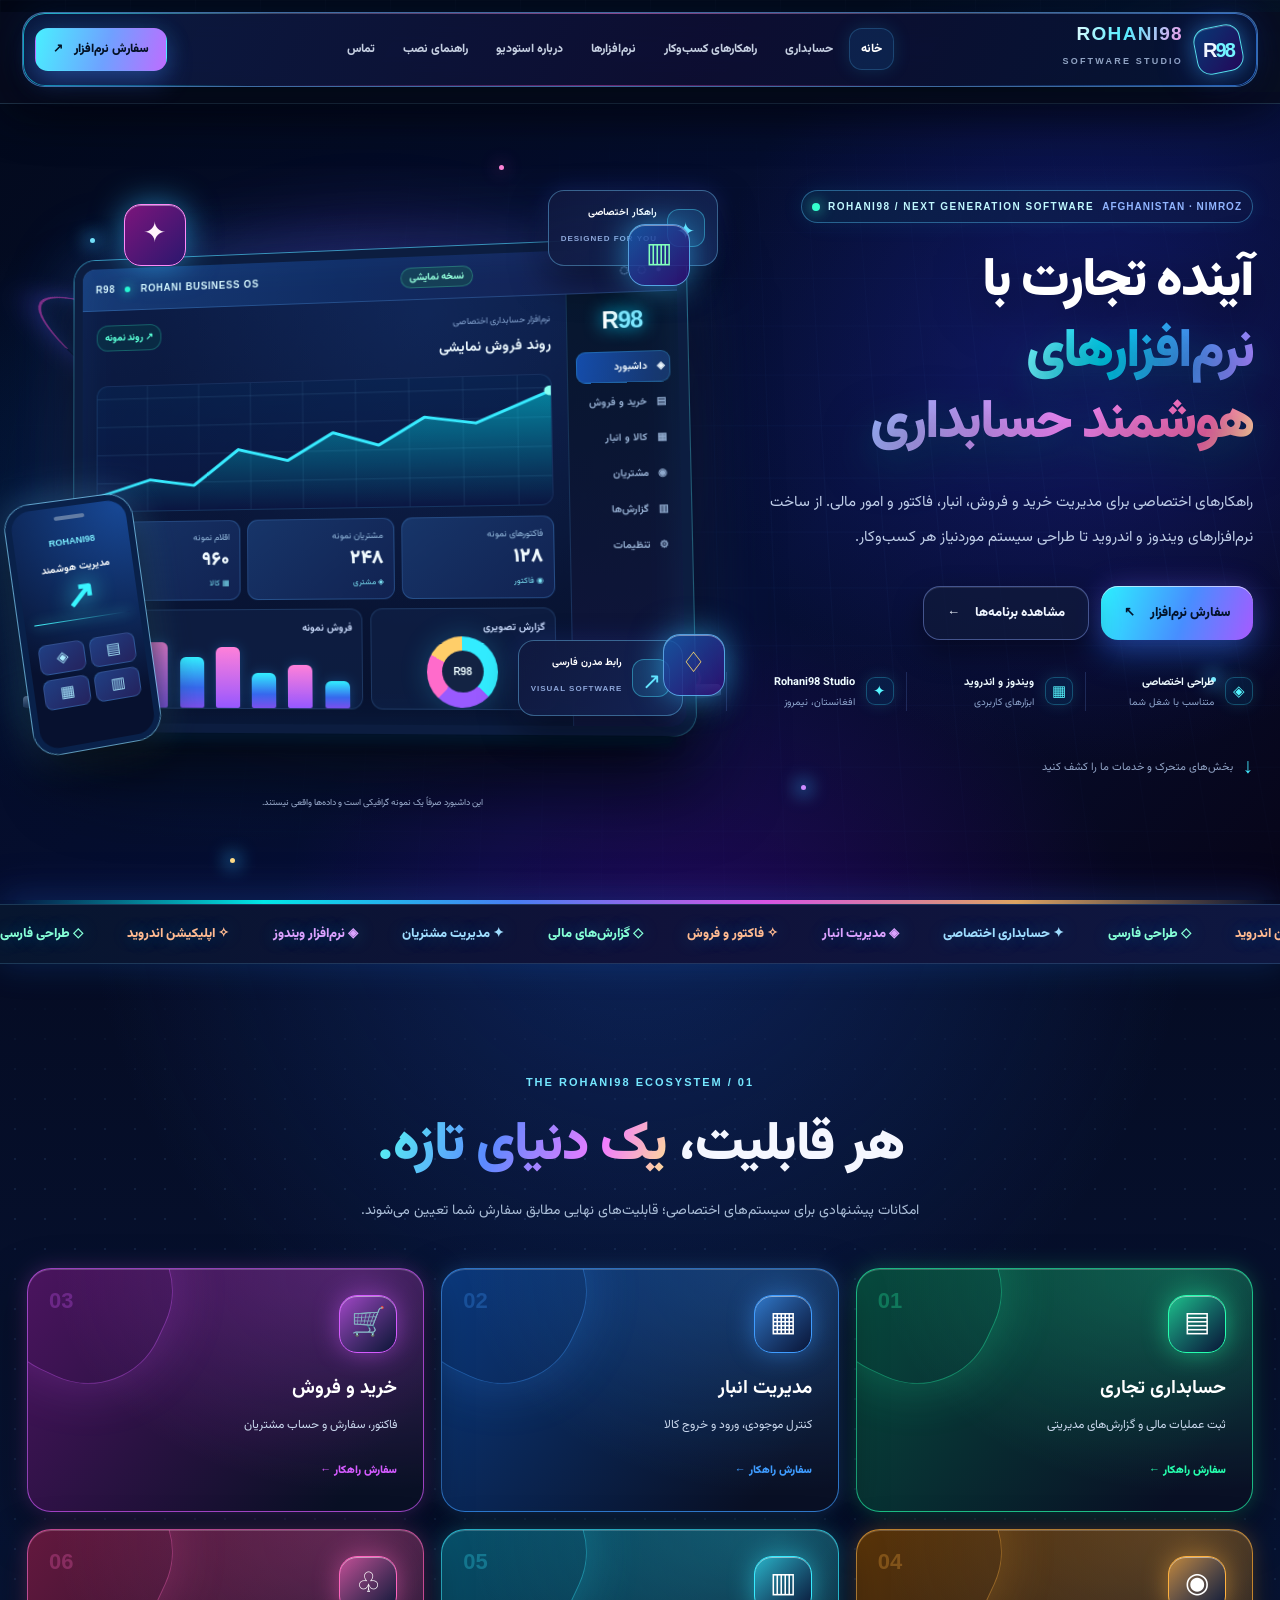
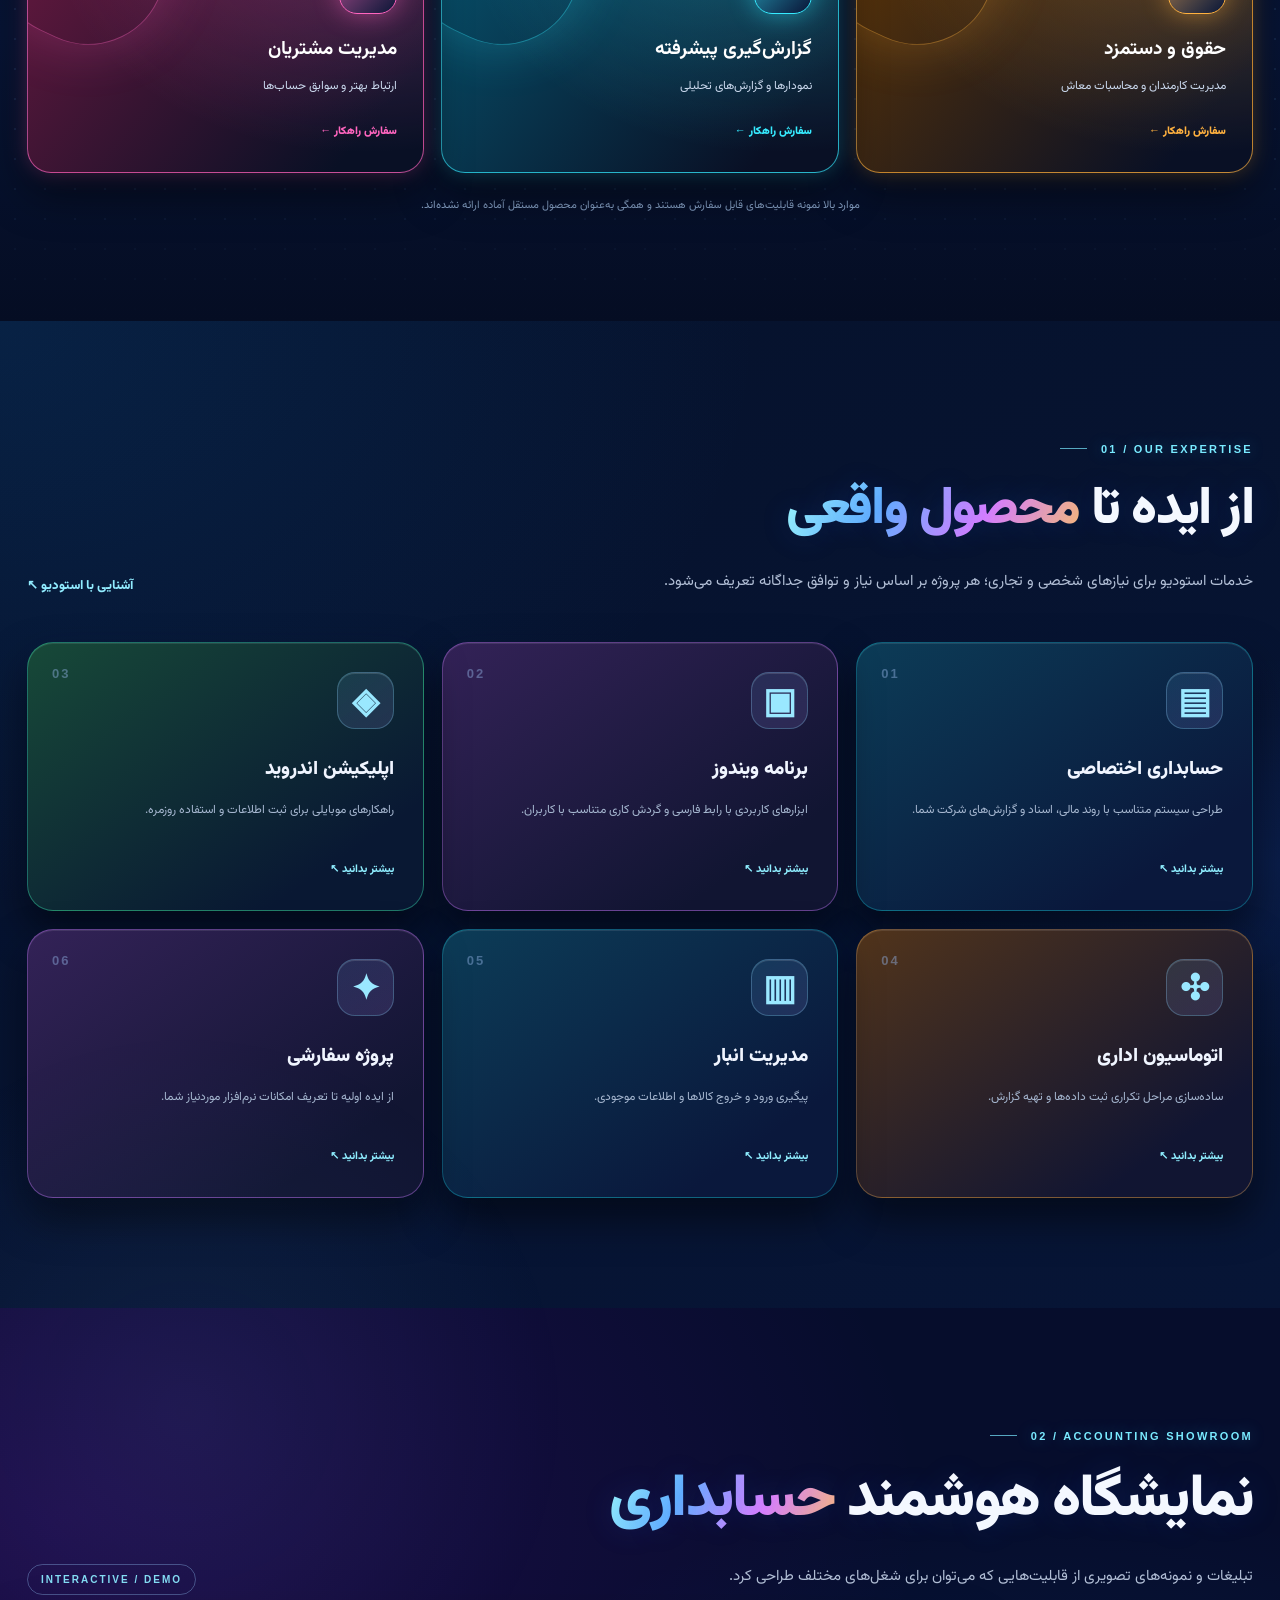
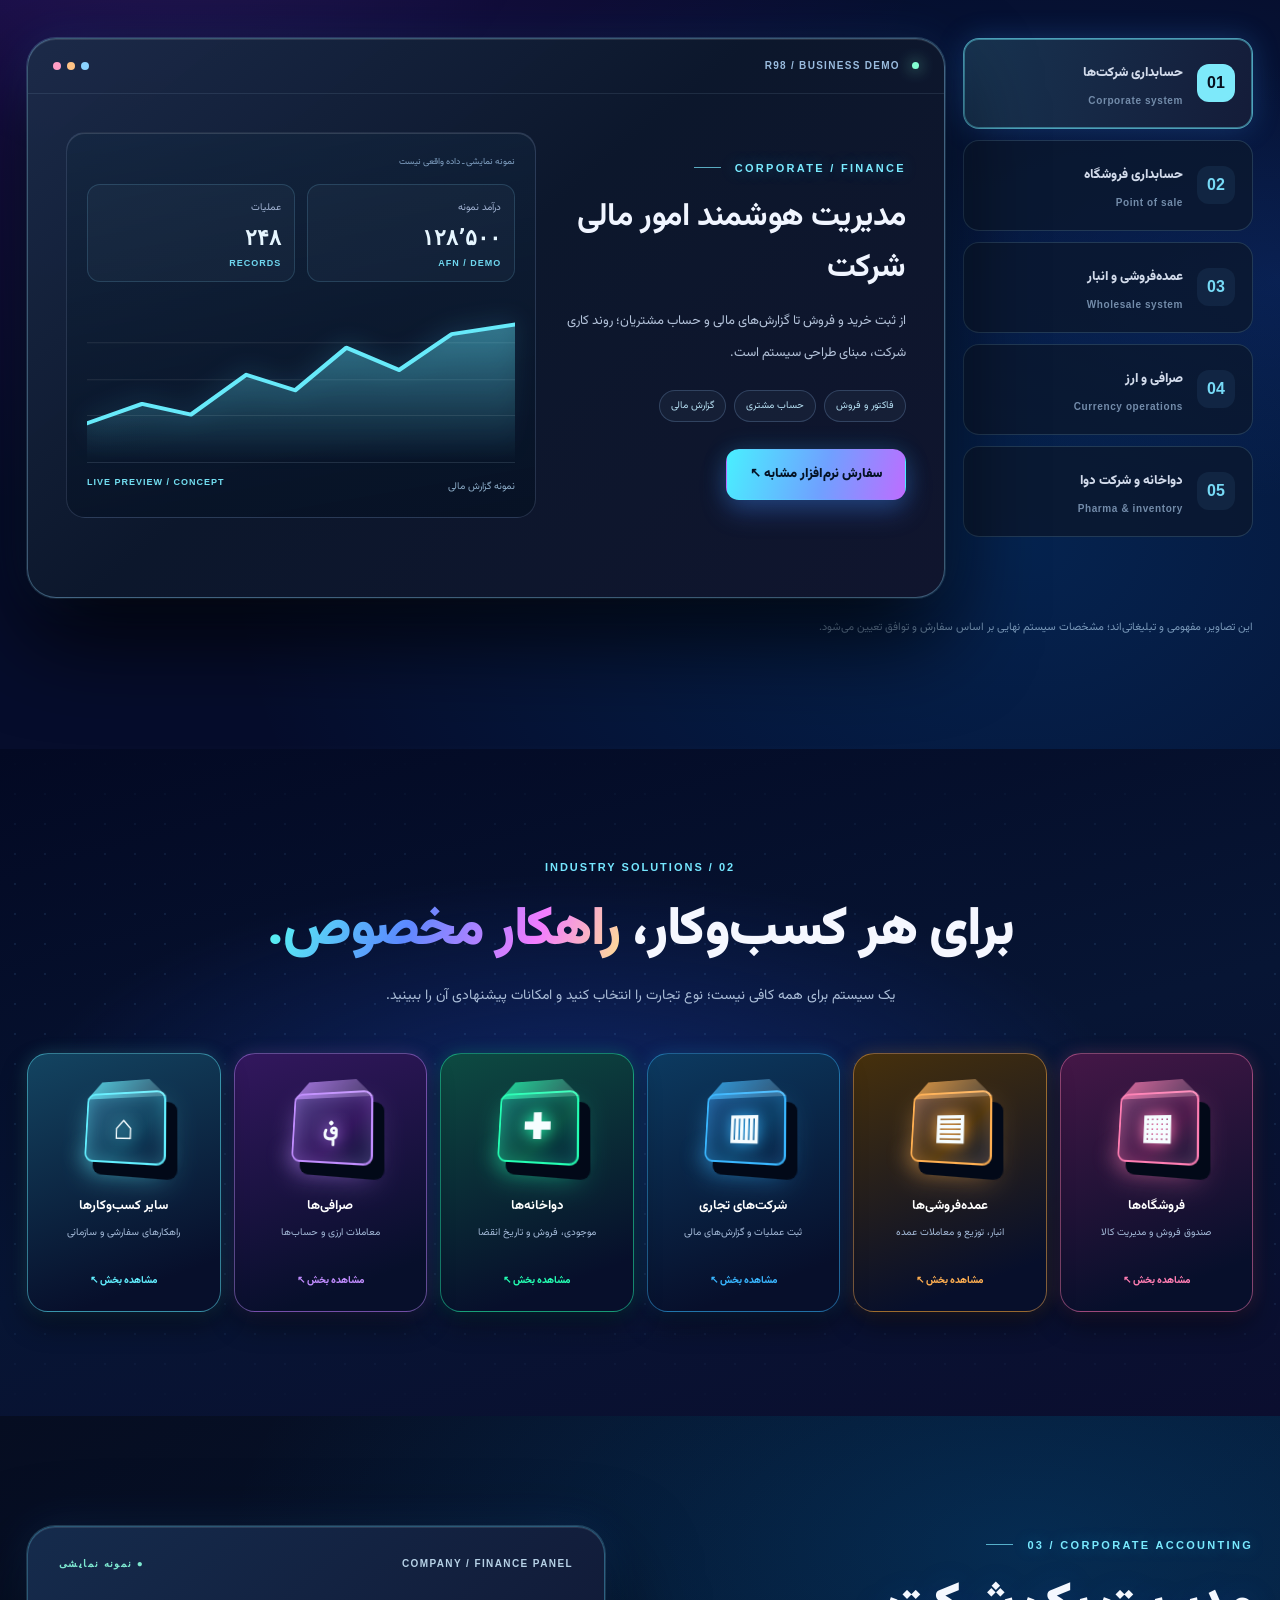
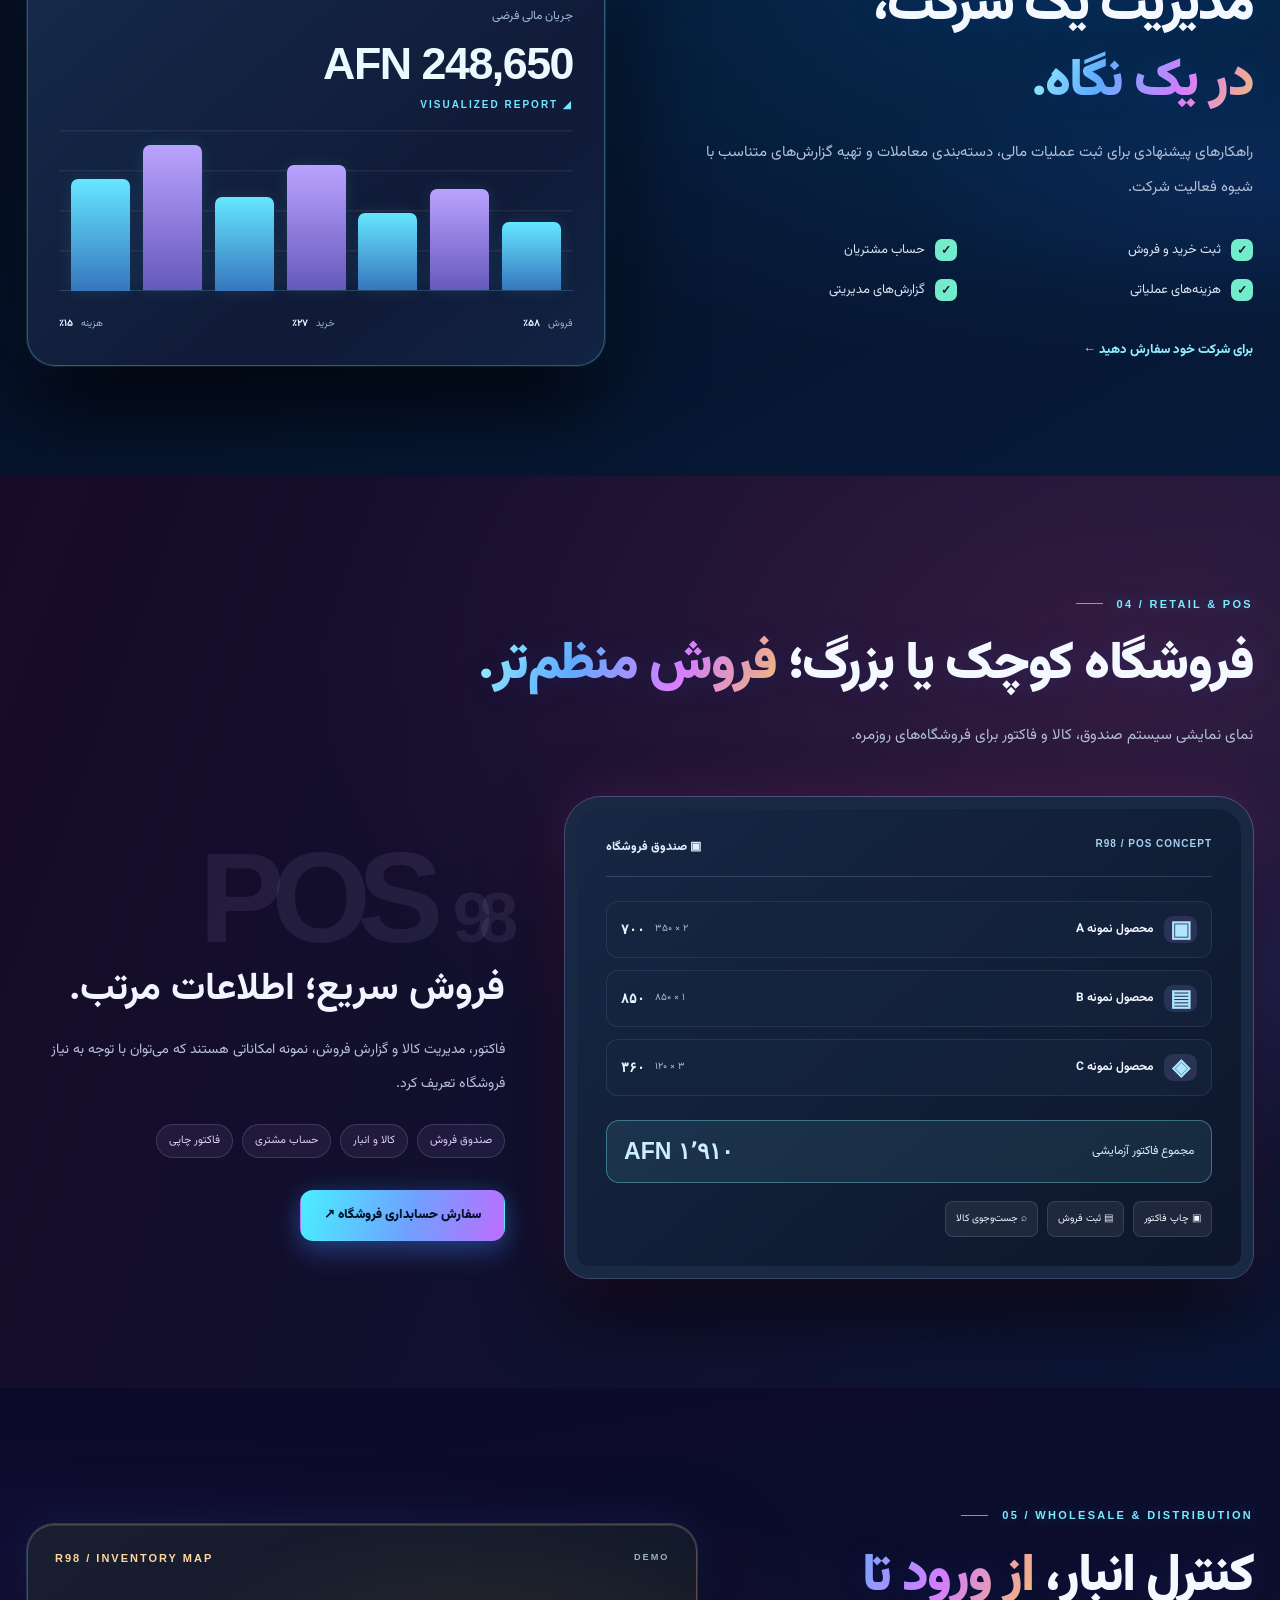
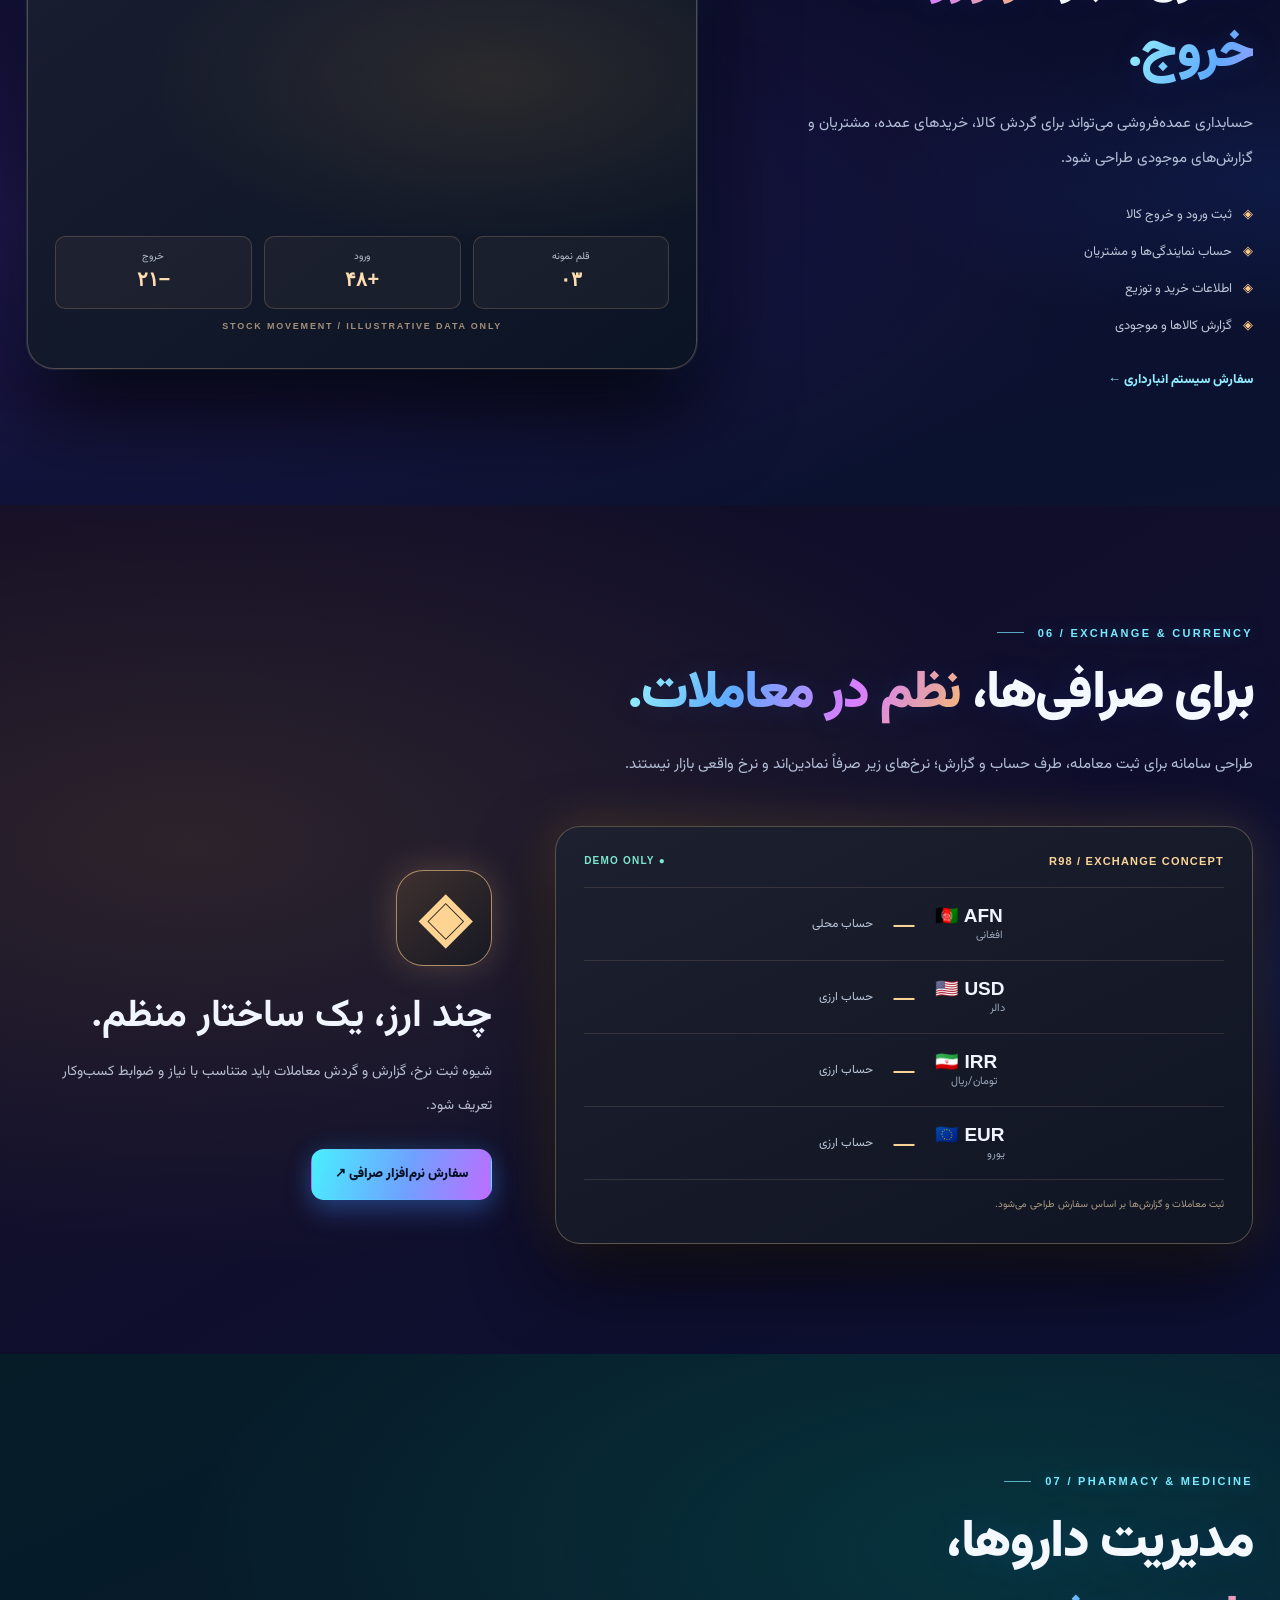
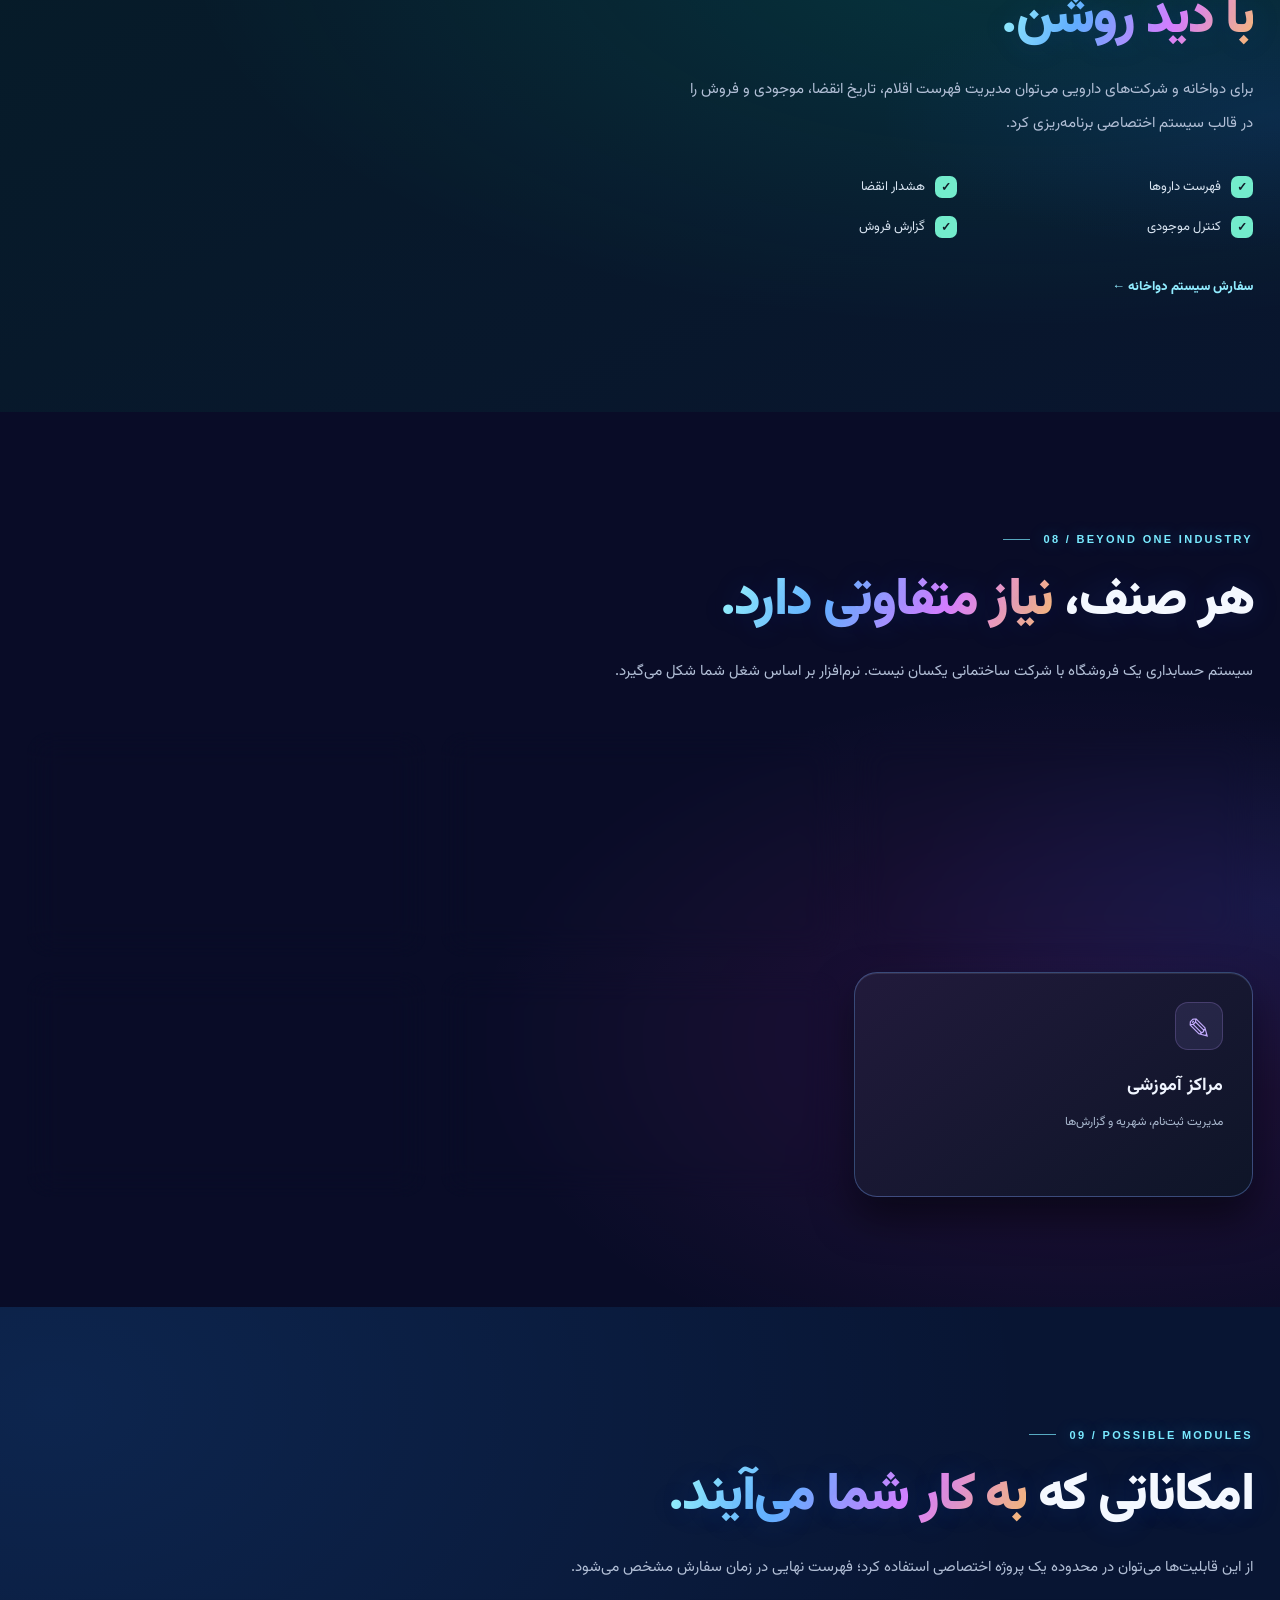
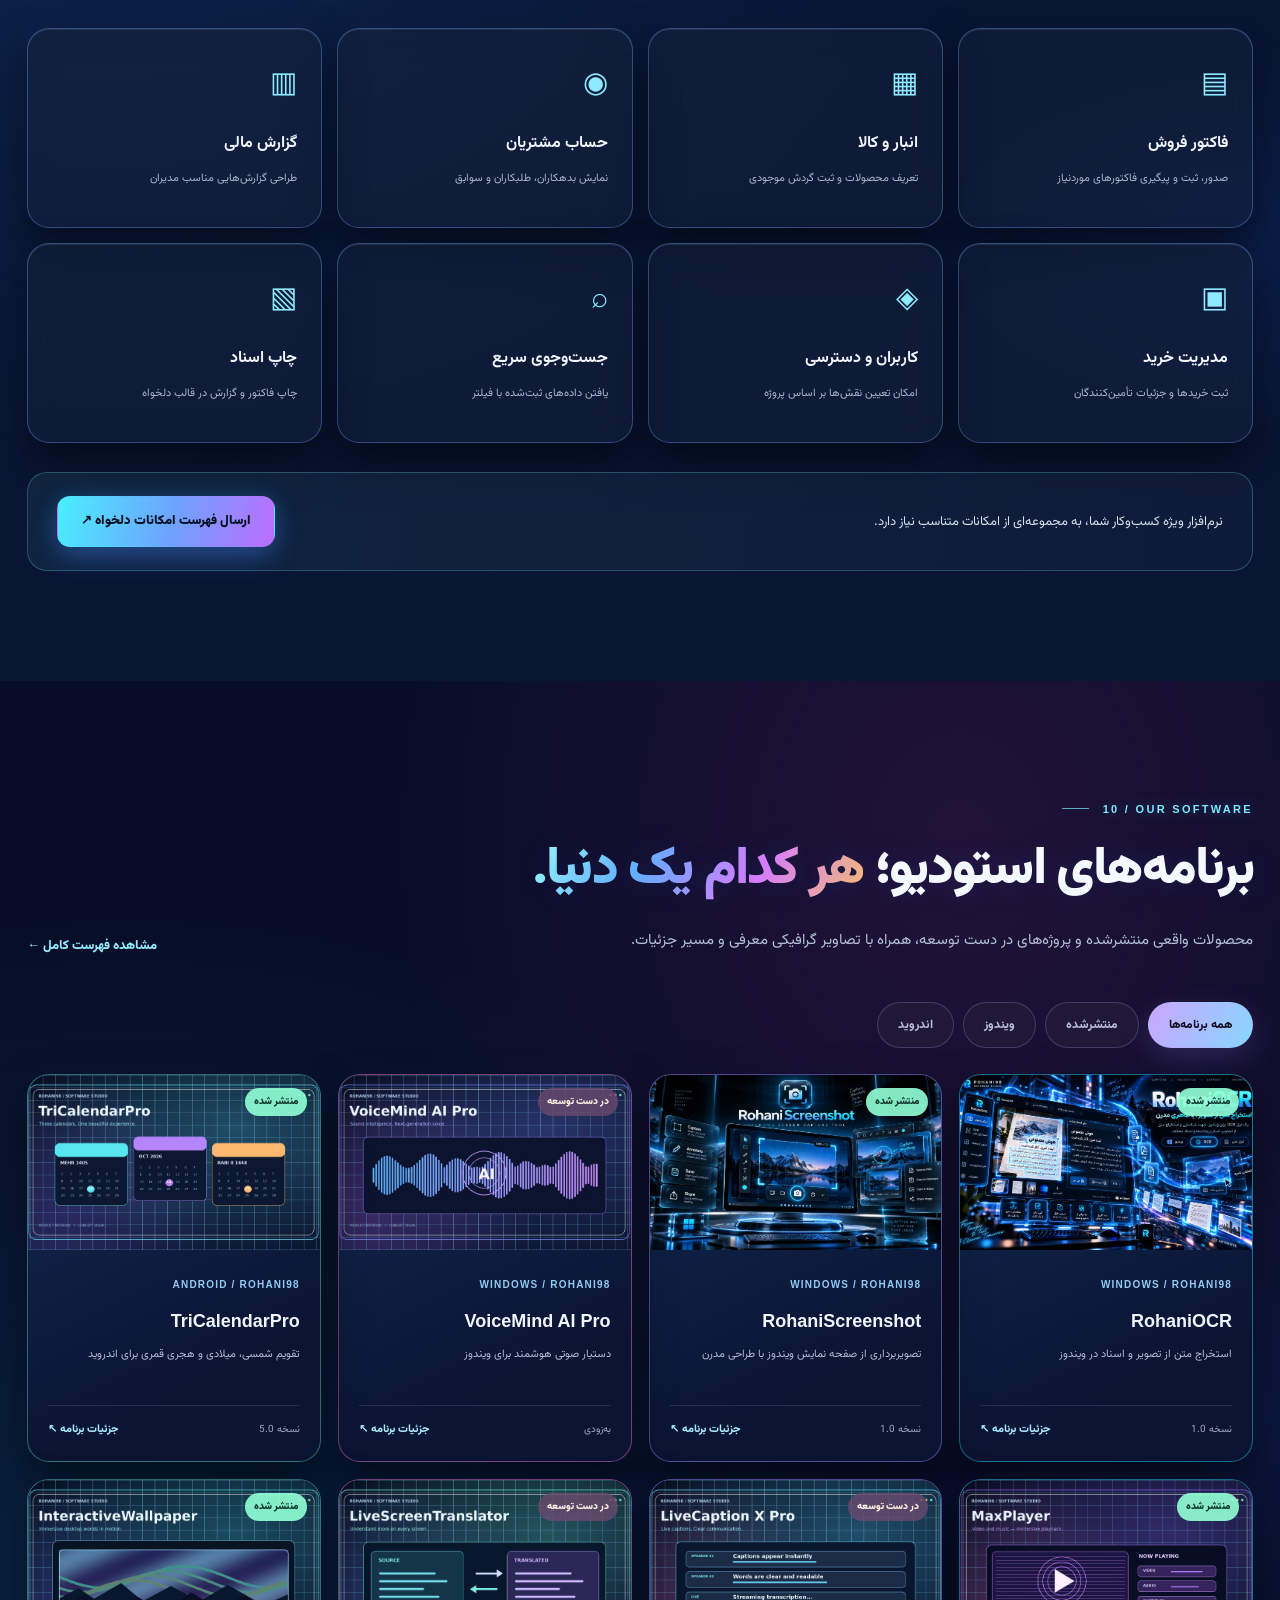
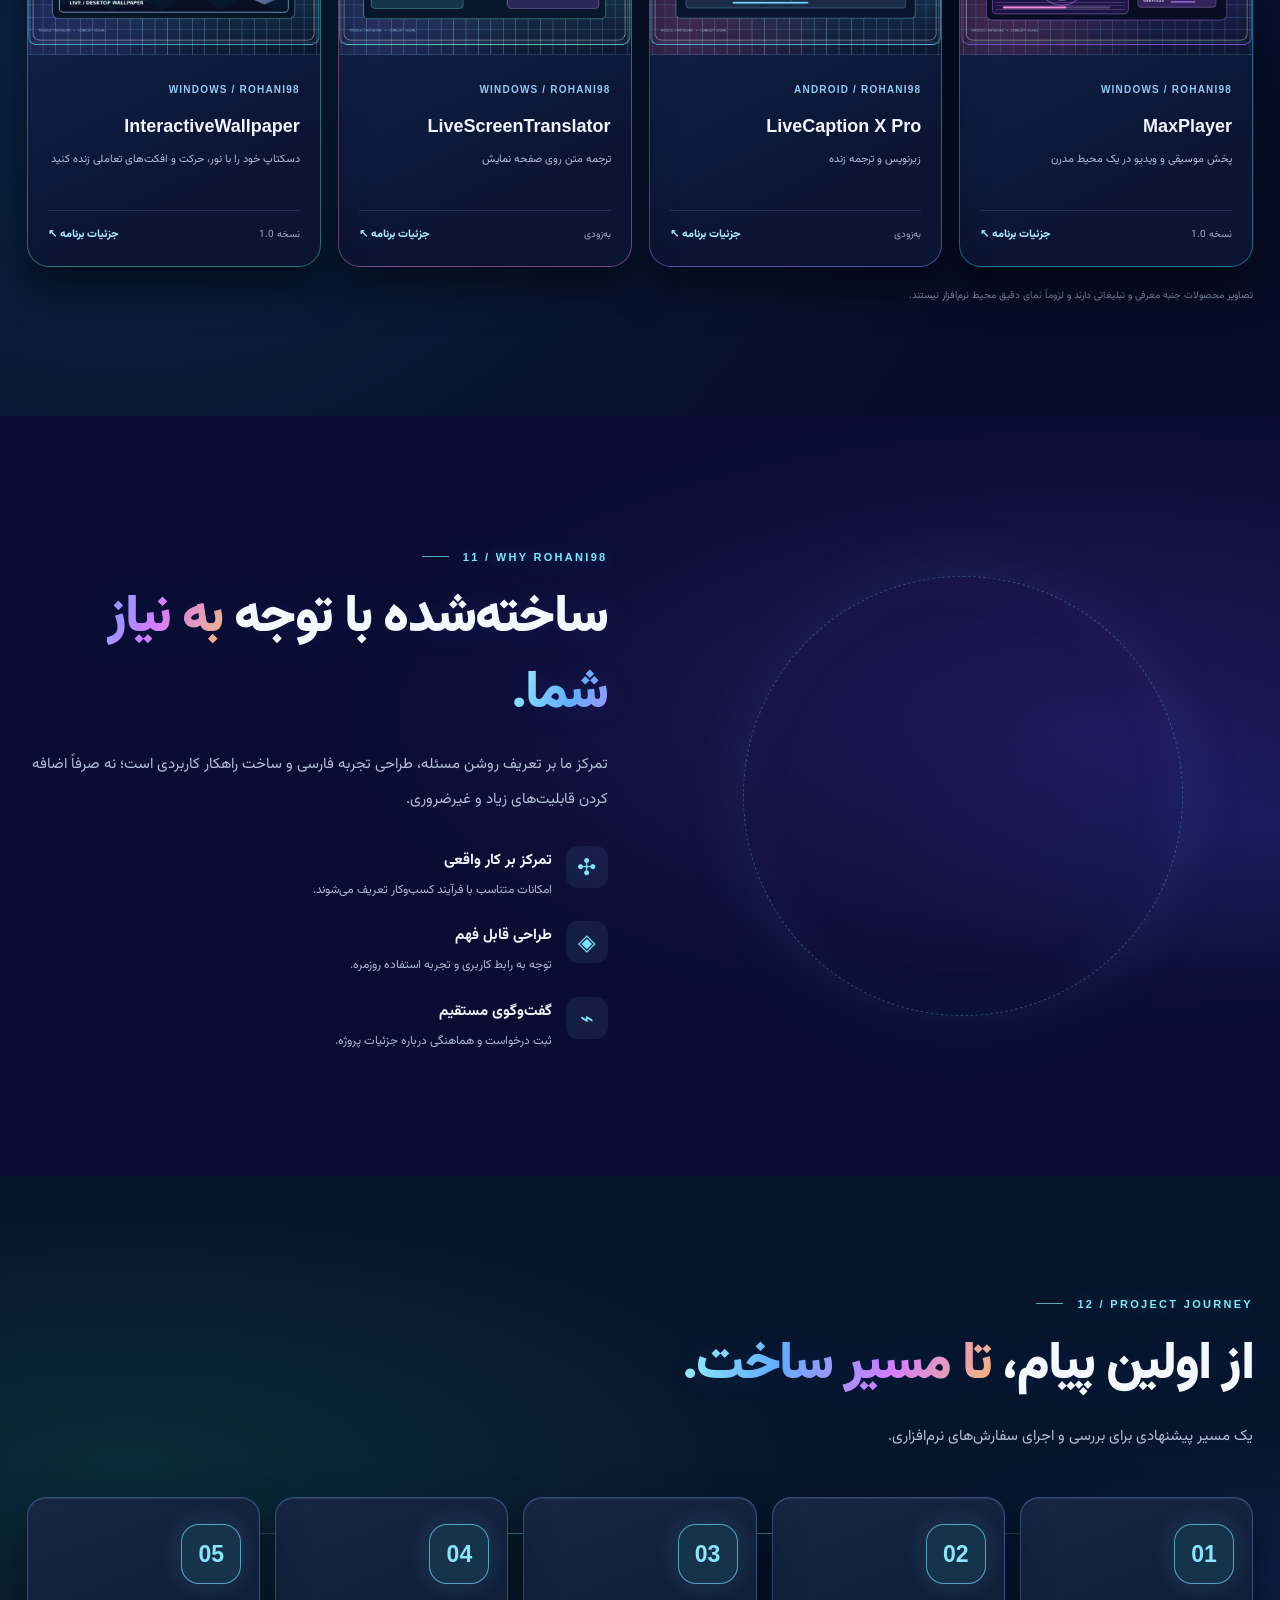
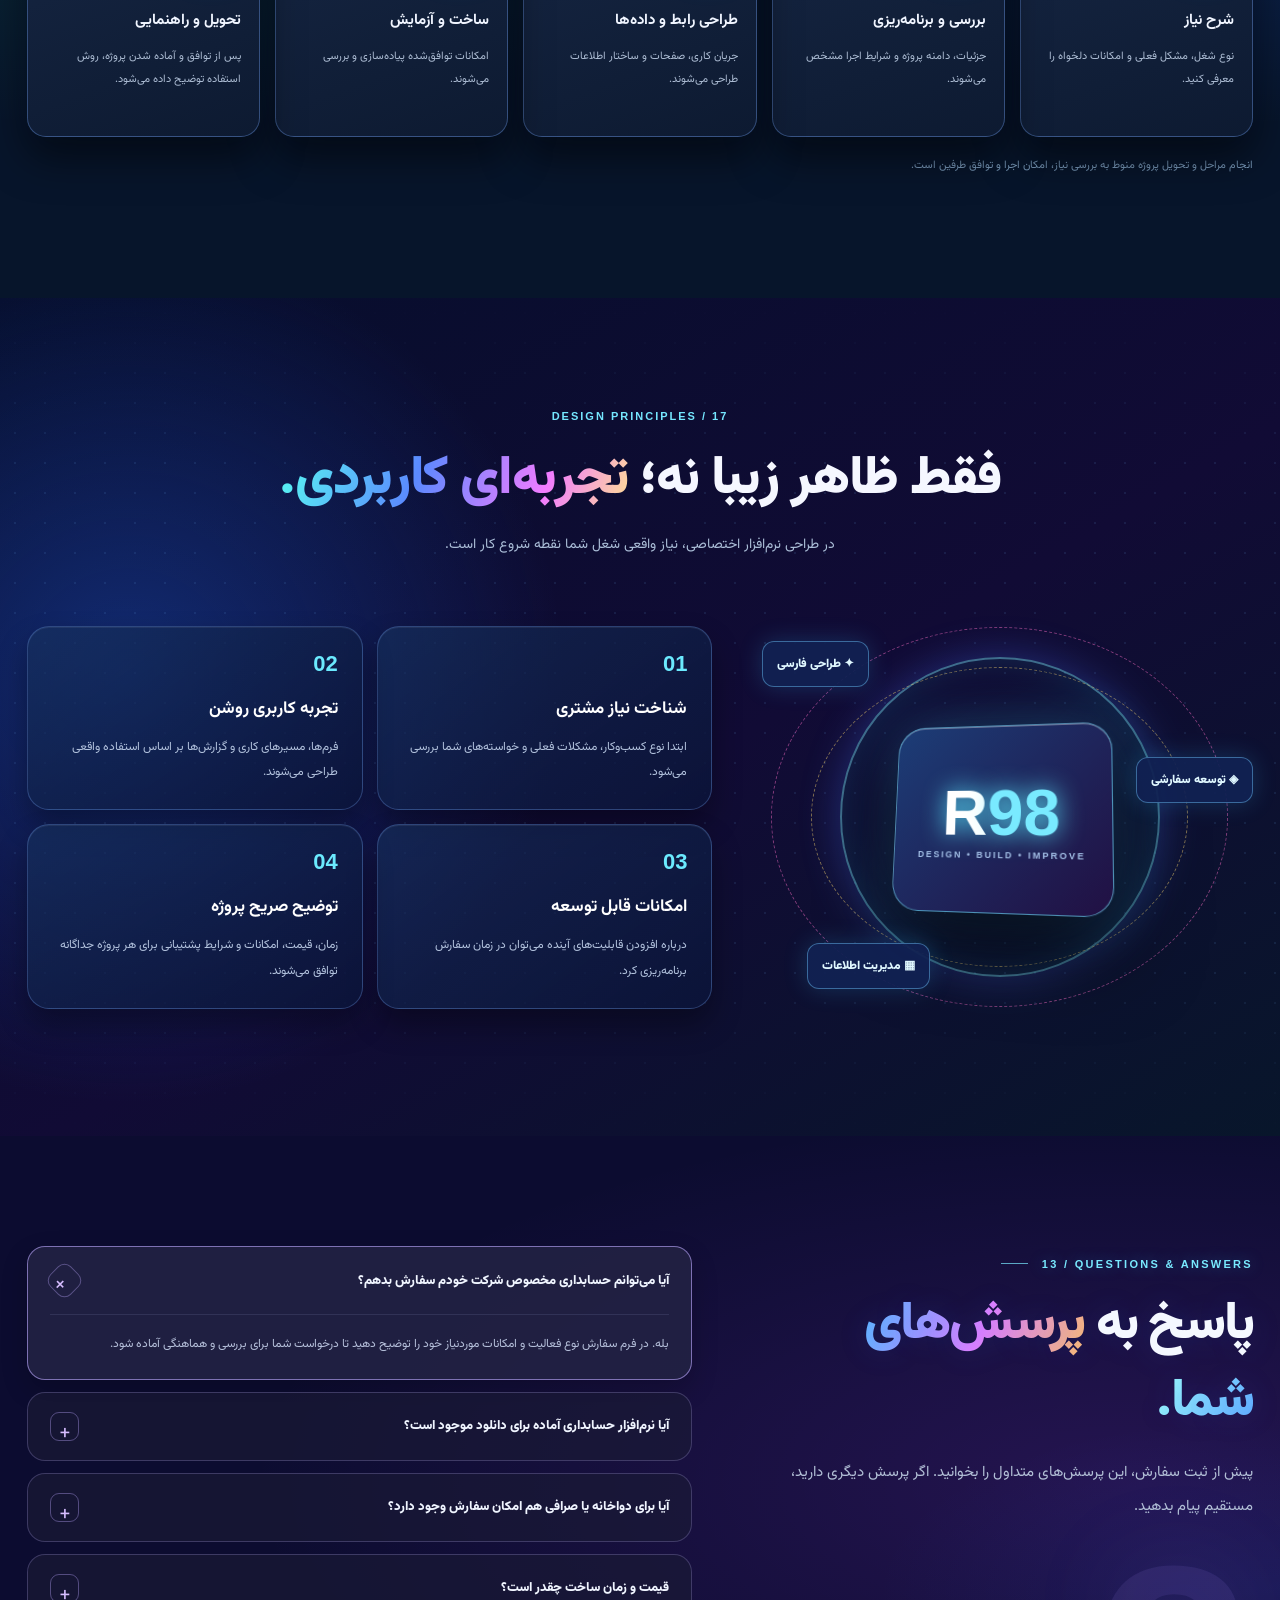
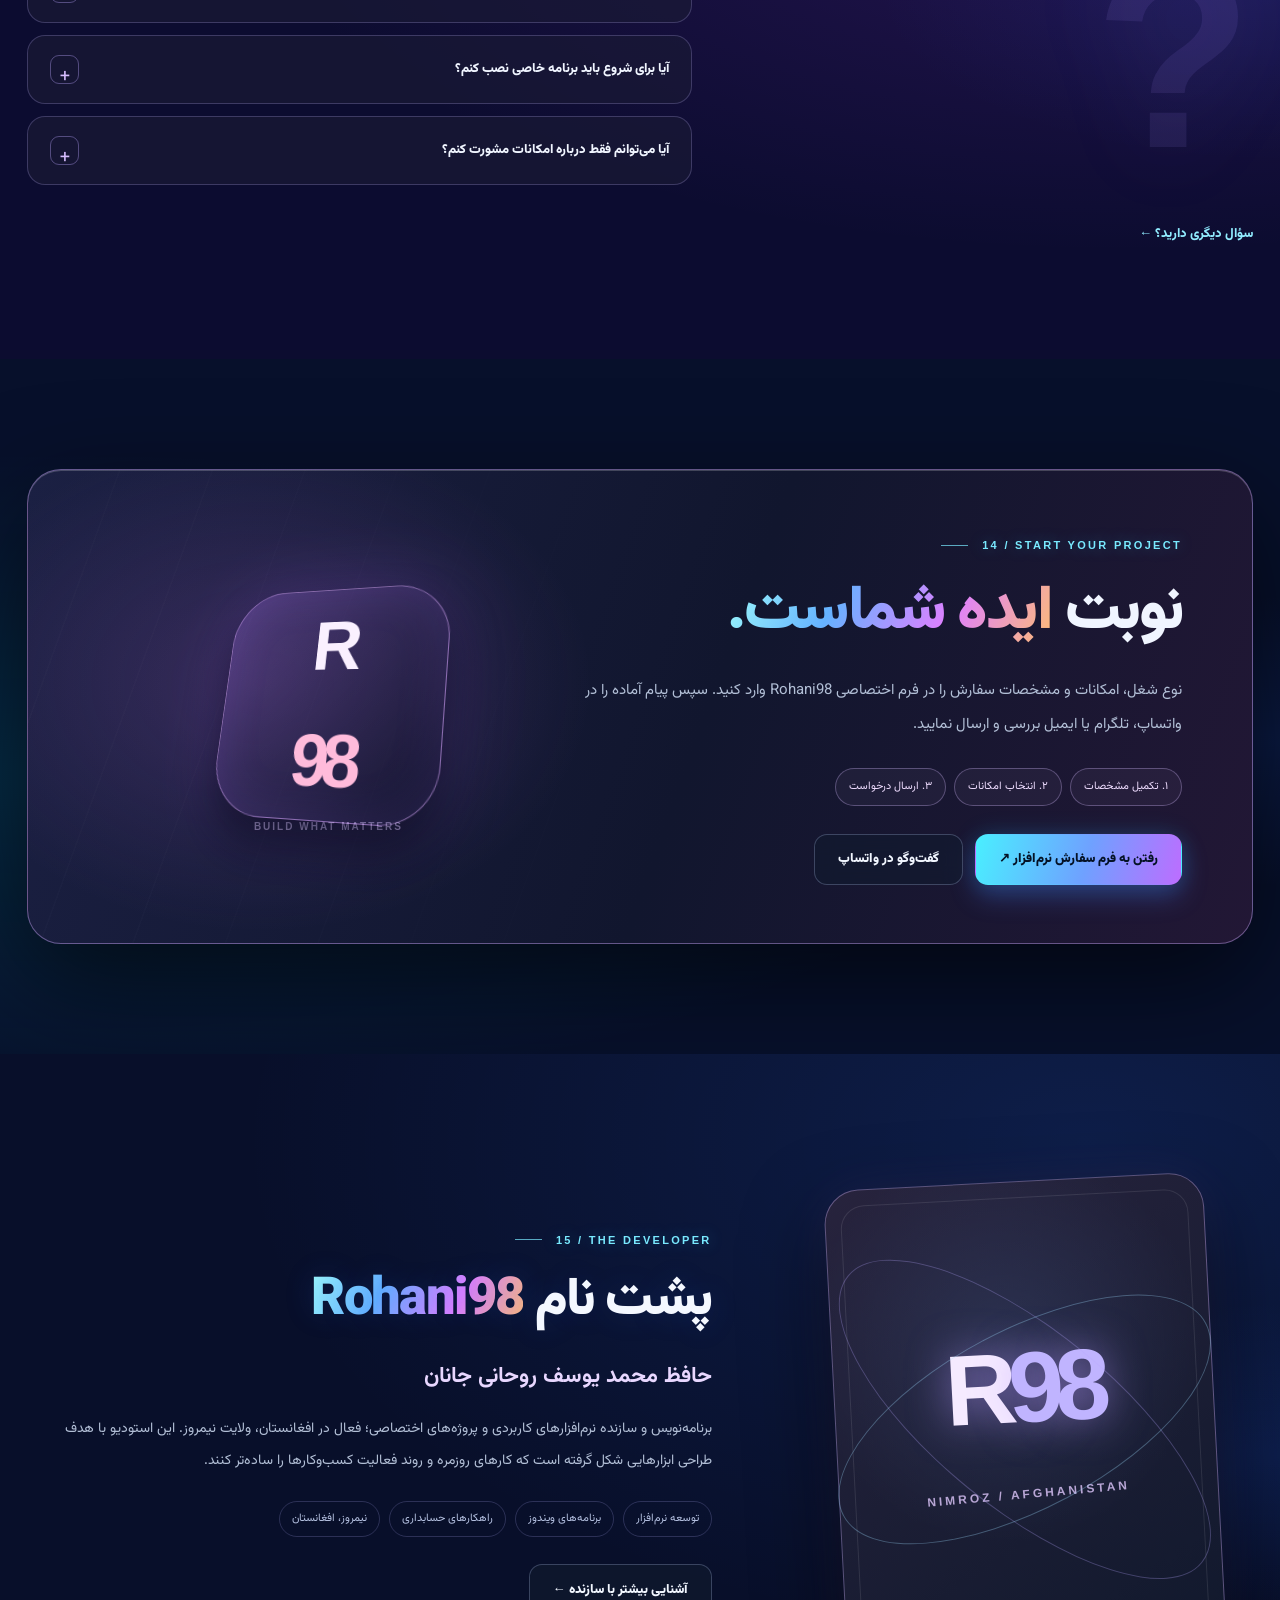
==== commit daa9c714: "Add files via upload" ====
--- a/index.html
+++ b/index.html
@@ -1,14 +1,322 @@
 <!DOCTYPE html>
-
 <html dir="rtl" lang="fa"><head>
 <meta charset="utf-8"/><meta content="width=device-width,initial-scale=1" name="viewport"/>
 <meta content="#04081b" name="theme-color"/><meta content="dark" name="color-scheme"/>
 <meta content="Rohani98 Software Studio | ساخت و سفارش نرم‌افزار حسابداری اختصاصی برای شرکت‌ها، فروشگاه‌ها، عمده‌فروشی‌ها، صرافی‌ها و دواخانه‌ها در افغانستان، ولایت نیمروز. نرم‌افزارهای ویندوز و اندروید." name="description"/>
 <title>Rohani98 | نرم‌افزارهای هوشمند و حسابداری اختصاصی</title>
-<link href="assets/images/favicon.svg" rel="icon" type="image/svg+xml"/>
-<link href="assets/css/studio.css" rel="stylesheet"/><link href="assets/css/home-ultimate.css" rel="stylesheet"/>
-<script defer="" src="assets/js/apps.js"></script><script defer="" src="assets/js/studio.js"></script><script defer="" src="assets/js/home-ultimate.js"></script>
-<link href="assets/css/neon-galaxy.css" rel="stylesheet"/><script defer="" src="assets/js/neon-galaxy.js"></script></head><body class="u-page ng-site" data-page="home">
+<link href="[data-uri]" rel="icon" type="image/svg+xml"/>
+<style data-source="assets/css/studio.css">@import url('https://fonts.googleapis.com/css2?family=Vazirmatn:wght@300;400;500;600;700;800;900&display=swap');
+:root{color-scheme:dark;--bg:#050814;--panel:#11182b;--ink:#f5f6ff;--muted:#9aa5bd;--cyan:#73f4ff;--lilac:#a99aff;--peach:#ffb79a;--mint:#83f3d0;--stroke:rgba(197,214,255,.16);--radius:25px;--max:1320px;--font:'Vazirmatn',Tahoma,Arial,sans-serif}
+*{box-sizing:border-box}html{scroll-behavior:smooth;scroll-padding-top:95px}body{margin:0;min-height:100vh;direction:rtl;background:#050814;color:var(--ink);font:400 15px/2 var(--font);overflow-x:hidden;isolation:isolate}body[data-page=home]{--accent:#73f4ff;--accent2:#ab98ff}body[data-page=apps]{--accent:#c4a2ff;--accent2:#7cecff}body[data-page=about]{--accent:#ffc29d;--accent2:#bba2ff}body[data-page=contact]{--accent:#7af1d0;--accent2:#7abaff}body[data-page=support]{--accent:#ffda8f;--accent2:#8fdcff}body[data-page=privacy]{--accent:#92b9ff;--accent2:#c8a3ff}body[data-page=app]{--accent:#ffb5a3;--accent2:#8ee5ff}body[data-page=product-ocr]{--accent:#73ffdf;--accent2:#87b5ff}body[data-page=product-shot]{--accent:#fe94c4;--accent2:#98cbff}body[data-page=product-wall]{--accent:#ffba7a;--accent2:#ba8bff}body[data-page=notfound]{--accent:#ffb7aa;--accent2:#c2acff}
+body:before{content:'';position:fixed;inset:0;z-index:-4;pointer-events:none;background:radial-gradient(ellipse 48% 35% at 85% 8%,color-mix(in srgb,var(--accent) 13%,transparent),transparent 80%),radial-gradient(ellipse 50% 42% at 0% 65%,color-mix(in srgb,var(--accent2) 11%,transparent),transparent 78%),linear-gradient(140deg,#050813,#091024 54%,#060a15)}body:after{content:'';position:fixed;z-index:-3;inset:0;opacity:.3;pointer-events:none;background-image:linear-gradient(rgba(182,201,255,.07) 1px,transparent 1px),linear-gradient(90deg,rgba(182,201,255,.07) 1px,transparent 1px);background-size:65px 65px;mask-image:linear-gradient(to bottom,black,transparent 85%)}
+::selection{background:rgba(129,241,255,.32);color:white}a{text-decoration:none;color:inherit}button,input,textarea,select{font:inherit}button{cursor:pointer}a,button,input,textarea,select{outline-offset:4px}a:focus-visible,button:focus-visible,input:focus-visible,textarea:focus-visible,select:focus-visible,summary:focus-visible{outline:3px solid var(--cyan)}img{max-width:100%;height:auto}svg{display:block}.shell{max-width:var(--max);margin-inline:auto;width:calc(100% - 64px)}.eyebrow{font:800 11px/1.8 Arial,var(--font);letter-spacing:2.2px;text-transform:uppercase;display:inline-flex;align-items:center;gap:9px;color:var(--accent)}.eyebrow:before{content:'';width:30px;height:1px;background:currentColor;box-shadow:0 0 10px currentColor}.gradient{background:linear-gradient(110deg,#fff 5%,var(--accent) 54%,var(--accent2) 100%);-webkit-background-clip:text;background-clip:text;color:transparent}.muted{color:var(--muted)}.skip{position:absolute;right:10px;top:-110px;z-index:500;background:#7ef0ff;color:#030612;padding:10px 20px;border-radius:0 0 12px 12px}.skip:focus{top:0}.section{padding:100px 0;position:relative}.section-top{display:flex;justify-content:space-between;align-items:end;gap:22px;margin-bottom:36px}.section-top h2,.section-title{font-size:clamp(30px,4vw,51px);font-weight:900;line-height:1.48;letter-spacing:-1px;margin:9px 0 0}.section-top p{max-width:550px;color:var(--muted);font-size:14px;line-height:2.2;margin:8px 0 0}.section-top .section-link{white-space:nowrap}.section-link{font-weight:800;color:var(--accent);font-size:13px;display:inline-flex;gap:8px;align-items:center}.section-link:hover{color:#fff}
+/* Header: custom angular floating command bar */
+.masthead{position:sticky;top:12px;z-index:90;padding:0 22px;height:92px;pointer-events:none}.mast-shell{max-width:1420px;min-height:74px;margin:auto;padding:10px 15px 10px 12px;display:flex;align-items:center;justify-content:space-between;gap:18px;background:linear-gradient(115deg,rgba(18,24,42,.92),rgba(7,12,26,.86));border:1px solid rgba(183,207,255,.23);border-radius:22px;backdrop-filter:blur(26px) saturate(155%);box-shadow:0 18px 60px #0009,inset 0 1px 0 #fff2;pointer-events:auto;position:relative;overflow:visible}.mast-shell:before{content:'';position:absolute;inset:0;border-radius:inherit;padding:1px;background:linear-gradient(105deg,color-mix(in srgb,var(--accent) 65%,transparent),transparent 42%,color-mix(in srgb,var(--accent2) 45%,transparent));mask:linear-gradient(#000 0 0) content-box,linear-gradient(#000 0 0);mask-composite:exclude;pointer-events:none}.brand{display:flex;gap:12px;align-items:center;flex:0 0 auto;white-space:nowrap}.brand-emblem{width:47px;height:47px;position:relative;display:grid;place-items:center;transform:rotate(-11deg);background:linear-gradient(135deg,#354a78,#0b1835);border:1px solid #b6efff99;border-radius:14px;box-shadow:0 0 24px #73edff33,inset 0 0 17px #89a4ff25}.brand-emblem b{transform:rotate(11deg);font:900 20px/1 Arial,sans-serif;letter-spacing:-2px}.brand-emblem b span{color:var(--accent)}.brand-copy strong{display:block;font:900 19px/1.2 Arial,sans-serif;letter-spacing:1.3px}.brand-copy small{font:700 9px/1.5 Arial,sans-serif;letter-spacing:2.2px;color:#91a4c4}.primary-nav{display:flex;align-items:center;gap:5px}.primary-nav a{border-radius:13px;padding:9px 12px;font-size:12px;font-weight:800;color:#c4cee0;transition:.2s;white-space:nowrap}.primary-nav a:hover,.primary-nav a[aria-current=page]{background:rgba(159,176,248,.12);color:white;box-shadow:inset 0 -2px 0 var(--accent)}.mast-actions{display:flex;gap:10px;align-items:center}.nav-hire{font-size:12px!important;padding:11px 17px!important;min-height:43px!important}.nav-toggle{display:none;min-width:43px;height:43px;background:#16213a;border:1px solid var(--stroke);border-radius:13px;color:white;align-items:center;justify-content:center;font-size:22px}
+/* buttons / cards */
+.btn{min-height:51px;display:inline-flex;align-items:center;justify-content:center;gap:11px;text-align:center;font-size:13px;font-weight:900;line-height:1.45;border:1px solid transparent;border-radius:16px;padding:13px 23px;position:relative;overflow:hidden;transition:transform .25s,box-shadow .25s,background .25s;white-space:normal}.btn:after{content:'';position:absolute;width:36%;height:260%;left:-80%;top:-70%;transform:rotate(25deg);background:linear-gradient(90deg,transparent,#fff6,transparent);transition:left .6s}.btn:hover:after{left:130%}.btn:hover{transform:translateY(-4px)}.btn-primary{color:#071121;background:linear-gradient(110deg,var(--accent),#d8f5ff 55%,var(--accent2));box-shadow:0 15px 35px color-mix(in srgb,var(--accent) 27%,transparent),inset 0 1px 0 #fff8}.btn-secondary{color:#f2f7ff;background:rgba(18,27,48,.6);border-color:rgba(186,208,249,.25);backdrop-filter:blur(10px)}.btn-secondary:hover{border-color:var(--accent);box-shadow:0 0 20px color-mix(in srgb,var(--accent) 12%,transparent)}.btn-quiet{background:transparent;color:var(--accent);padding-inline:8px}.pill{display:inline-flex;align-items:center;gap:8px;padding:7px 12px;border:1px solid rgba(199,218,255,.2);border-radius:50px;background:rgba(17,30,55,.57);color:#bdc9e2;font-size:11px;font-weight:800}.pulse-dot{display:inline-block;width:8px;height:8px;border-radius:50%;background:#7af7ca;box-shadow:0 0 0 5px #7af7ca22,0 0 17px #7af7ca;animation:pulse 2s ease-in-out infinite}.surface{background:linear-gradient(145deg,rgba(31,41,68,.73),rgba(10,16,34,.79));border:1px solid rgba(197,215,255,.19);border-radius:var(--radius);backdrop-filter:blur(18px);box-shadow:0 28px 68px #0007,inset 0 1px 0 #fff1}.glass{background:linear-gradient(135deg,rgba(35,50,80,.65),rgba(9,16,34,.75));border:1px solid rgba(207,224,255,.22);border-radius:var(--radius);backdrop-filter:blur(25px) saturate(130%);box-shadow:0 32px 80px #0009,inset 0 1px 0 #fff2}.shine-card{position:relative;overflow:hidden}.shine-card:before{content:'';position:absolute;inset:0;pointer-events:none;border-radius:inherit;background:radial-gradient(500px circle at var(--mx,30%) var(--my,20%),color-mix(in srgb,var(--accent) 15%,transparent),transparent 60%);opacity:.8;z-index:0}.shine-card>*{position:relative;z-index:1}
+/* ambient glass decorations */
+.ambient{position:fixed;inset:0;pointer-events:none;z-index:-2;overflow:hidden}.ambient i{position:absolute;display:block;width:35vw;max-width:550px;aspect-ratio:1;border-radius:50%;filter:blur(48px);opacity:.1;animation:drift 18s ease-in-out infinite alternate;background:var(--accent)}.ambient i:first-child{right:-17%;top:3%}.ambient i:nth-child(2){left:-21%;top:48%;background:var(--accent2);animation-duration:22s}.ambient i:nth-child(3){right:30%;bottom:-24%;background:var(--peach);animation-duration:26s}.progress-rail{position:fixed;z-index:200;top:0;right:0;height:3px;transform-origin:right;background:linear-gradient(90deg,var(--accent2),var(--accent));box-shadow:0 0 16px var(--accent);width:100%;transform:scaleX(0)}.cursor-aura{pointer-events:none;position:fixed;z-index:180;width:250px;height:250px;border-radius:50%;transform:translate(-50%,-50%);background:radial-gradient(circle,color-mix(in srgb,var(--accent) 11%,transparent),transparent 70%);mix-blend-mode:screen;opacity:0}
+/* HOME — immersive split with 3D stacked glass crystal */
+.home-hero{padding:75px 0 105px;position:relative;overflow:hidden}.home-layout{min-height:600px;display:grid;grid-template-columns:1.03fr .97fr;gap:22px;align-items:center}.hero-copy h1{font-size:clamp(45px,5.25vw,80px);line-height:1.35;font-weight:900;letter-spacing:-2.9px;margin:25px 0 22px}.hero-copy .lead{color:#aab7cd;max-width:620px;font-size:16px;line-height:2.25}.hero-buttons{display:flex;flex-wrap:wrap;gap:14px;margin-top:30px}.hero-indicators{display:flex;flex-wrap:wrap;gap:12px;margin-top:32px}.hero-indicators .pill{background:#ffffff08}.hero-tag{display:inline-flex;align-items:center;gap:12px;border:1px solid #ffffff30;padding:8px 14px;border-radius:30px;font-size:11px;font-weight:800;color:#d1d8ee}.hero-art{min-height:570px;position:relative;display:grid;place-items:center;perspective:900px;isolation:isolate}.hero-art:before{content:'';position:absolute;inset:15% 4%;border:1px dashed #98ccff50;border-radius:50%;transform:rotateX(65deg) rotateZ(24deg);animation:orbit 28s linear infinite}.hero-art:after{content:'';position:absolute;inset:24% 15%;background:radial-gradient(circle,#9b70ff66,transparent 67%);filter:blur(45px);z-index:-1}.hero-circuit{position:absolute;inset:0;background:repeating-linear-gradient(0deg,transparent 0 49px,#a6dfff0c 50px),repeating-linear-gradient(90deg,transparent 0 49px,#a6dfff0b 50px);mask-image:radial-gradient(ellipse,black,transparent 70%);transform:rotateX(62deg)}.crystal{position:relative;width:260px;height:260px;transform-style:preserve-3d;animation:crystalspin 19s linear infinite}.crystal-face{position:absolute;inset:0;display:grid;place-items:center;backface-visibility:visible;border-radius:36px;border:1px solid #cde9ff8f;background:linear-gradient(145deg,#99dcff29,#100b347c 52%,#d3aaff28);box-shadow:inset 0 0 60px #bcb4ff30,0 0 80px #8bd7ff20;backdrop-filter:blur(10px)}.crystal-face:before{content:'';position:absolute;inset:16px;border:1px solid #cbe8ff44;border-radius:23px}.crystal-face.front{transform:translateZ(90px)}.crystal-face.back{transform:rotateY(180deg) translateZ(90px)}.crystal-face.left{transform:rotateY(-90deg) translateZ(90px)}.crystal-face.right{transform:rotateY(90deg) translateZ(90px)}.crystal-face.top{transform:rotateX(90deg) translateZ(90px)}.crystal-face.bottom{transform:rotateX(-90deg) translateZ(90px)}.crystal-face b{font:900 65px/1 Arial,sans-serif;letter-spacing:-7px;color:white;text-shadow:0 0 28px #7af2ff,0 0 64px #8a9cff}.crystal-face b span{color:#79e9ff}.crystal-face.top b,.crystal-face.bottom b{font-size:37px}.orbit-ring{position:absolute;width:470px;height:470px;border-radius:50%;border:1px solid #afe5ff35;box-shadow:inset 0 0 28px #72c9ff13,0 0 30px #7fddff17;transform:rotateX(68deg) rotateZ(18deg);animation:orbit 23s linear infinite}.orbit-ring.two{width:550px;height:550px;border-style:dashed;border-color:#c4aaff44;animation-direction:reverse;animation-duration:36s}.float-readout{position:absolute;min-width:175px;padding:15px 18px;background:#141d37c7;border:1px solid #a6d9ff50;border-radius:17px;backdrop-filter:blur(20px);box-shadow:0 16px 35px #0008;animation:bob 6s ease-in-out infinite}.float-readout strong{display:block;font:900 12px/1.7 Arial,var(--font);color:#e6faff}.float-readout small{color:#92abc8;font-size:10px}.float-readout.one{top:14%;left:0}.float-readout.two{right:0;bottom:16%;animation-delay:-3s}.float-readout .signal{display:inline-block;width:9px;height:9px;background:var(--mint);border-radius:50%;box-shadow:0 0 13px var(--mint);margin-left:6px}.micro-badge{position:absolute;left:24%;bottom:7%;font:800 10px Arial,sans-serif;letter-spacing:3px;color:#8bc6d7}.ticker{overflow:hidden;background:#090e21cc;border-block:1px solid #c5caff18;padding:14px 0;white-space:nowrap}.ticker-track{display:flex;gap:55px;width:max-content;animation:marquee 30s linear infinite;color:#b5c7e8;font:700 12px Arial,var(--font);letter-spacing:1px}.ticker-track span:before{content:'✦';margin:0 18px;color:#d7aaff}
+/* Home sections all distinct visual structures */
+.home-showcase{display:grid;grid-template-columns:1.2fr .8fr;gap:20px}.showcase-feature{min-height:485px;padding:33px;display:flex;flex-direction:column;justify-content:space-between;background:linear-gradient(145deg,#1a2854de,#09172ddd);position:relative;overflow:hidden}.showcase-feature .showcase-number{font:900 85px/1 Arial;color:#fff1}.showcase-feature:after{content:'';position:absolute;width:350px;height:350px;border-radius:50%;background:conic-gradient(from 40deg,#7ef1ff,#8b84ff,#f2a5c5,#7ef1ff);filter:blur(55px);opacity:.13;left:-100px;bottom:-150px}.showcase-feature h3{font-size:clamp(30px,3vw,45px);line-height:1.45;margin:8px 0}.showcase-feature p{max-width:460px;color:#b9c5db;line-height:2.2}.showcase-mini{display:grid;gap:20px;grid-template-rows:1fr 1fr}.mini-feature{padding:26px;display:flex;flex-direction:column;justify-content:space-between;min-height:220px;overflow:hidden}.mini-feature:nth-child(1){background:linear-gradient(145deg,#263359,#12162d)}.mini-feature:nth-child(2){background:linear-gradient(145deg,#36244c,#141426)}.mini-feature .logo-glyph{width:56px;height:56px;display:grid;place-items:center;font-size:28px;border:1px solid #ffffff40;border-radius:17px;background:#ffffff10}.mini-feature h3{font-size:22px;margin:12px 0 0}.mini-feature p{margin:0;color:#b4bed0;font-size:12px}.product-strip{display:grid;grid-template-columns:repeat(3,minmax(0,1fr));gap:20px}.product-sample{overflow:hidden;min-height:340px;position:relative;display:flex;flex-direction:column;justify-content:end;padding:24px;transition:transform .3s,border-color .3s}.product-sample:before{content:'';position:absolute;inset:0;background:linear-gradient(0deg,#050a1c 0%,#0510223b 65%),radial-gradient(circle at 65% 20%,var(--cardglow,#76edff) 0%,transparent 60%);opacity:.23}.product-sample>*{z-index:1;position:relative}.product-sample .product-symbol{position:absolute;inset:10% 0 auto;height:145px;display:grid;place-items:center;transform:rotate(-12deg)}.product-sample .product-symbol span{font:900 74px Arial;letter-spacing:-7px;color:#fff;text-shadow:0 0 40px var(--cardglow,#76edff);transform:rotate(12deg);opacity:.9}.product-sample h3{font:900 22px/1.5 Arial,var(--font);margin:0 0 7px}.product-sample p{color:#b0bfd8;font-size:12px;margin:0}.product-sample:hover{transform:translateY(-8px);border-color:var(--cardglow)}.business-grid{display:grid;grid-template-columns:repeat(4,1fr);gap:16px}.sector{padding:26px;min-height:235px;position:relative;overflow:hidden;transition:transform .3s,border-color .3s}.sector:hover{transform:translateY(-8px);border-color:var(--accent)}.sector .sector-icon{width:53px;height:53px;border-radius:17px;display:grid;place-items:center;font-size:25px;background:#ffffff10;border:1px solid #ffffff2a}.sector h3{font-size:18px;line-height:1.7;margin:21px 0 7px}.sector p{font-size:12px;line-height:2;color:#a5b7cd;margin:0}.studio-cta{position:relative;display:grid;grid-template-columns:1.2fr .8fr;gap:25px;align-items:center;min-height:370px;padding:44px;overflow:hidden;background:linear-gradient(120deg,#2a2857,#111c38 52%,#16404d)}.studio-cta:before{content:'';position:absolute;width:420px;height:420px;left:-90px;top:-110px;border:45px solid #9bf3ff15;border-radius:50%;transform:rotate(-16deg)}.studio-cta h2{font-size:clamp(30px,3.5vw,46px);line-height:1.5;margin:12px 0}.studio-cta p{color:#c1cce0;max-width:590px}.cta-visual{position:relative;display:grid;place-items:center;min-height:230px}.cta-wheel{width:220px;height:220px;border:2px dashed #ffffff56;border-radius:50%;display:grid;place-items:center;box-shadow:0 0 45px #80c7ff40;animation:orbit 25s linear infinite}.cta-wheel span{animation:orbit 25s linear infinite reverse;font:900 62px Arial;color:white;text-shadow:0 0 35px #90e6ff}
+/* Page intro systems intentionally different by page */
+.page-intro{padding:100px 0 90px;position:relative}.page-intro h1{font-size:clamp(44px,6.6vw,94px);line-height:1.26;margin:16px 0 18px;font-weight:900;letter-spacing:-2px}.page-intro p{max-width:670px;color:#b1bdd2;font-size:16px;line-height:2.2}.page-hero-split{display:grid;grid-template-columns:1.1fr .9fr;align-items:center;gap:38px}.page-hero-split .page-intro{padding:90px 0}.page-hero-side{min-height:350px;display:grid;place-items:center;position:relative}.page-hero-side:before{content:'';position:absolute;width:min(90%,400px);aspect-ratio:1;border-radius:50%;border:1px dashed color-mix(in srgb,var(--accent) 60%,transparent);transform:rotateX(50deg);animation:orbit 28s linear infinite}.page-hero-side .giant-index{font:900 clamp(110px,15vw,220px)/1 Arial;color:var(--accent);opacity:.92;text-shadow:0 0 40px color-mix(in srgb,var(--accent) 30%,transparent);transform:perspective(600px) rotateY(-23deg) rotateX(6deg)}
+/* Apps: interactive shelf, with one featured + side panels */
+.catalog-intro{padding:80px 0 46px}.catalog-dashboard{display:grid;grid-template-columns:1.2fr .8fr;gap:18px;margin-top:34px}.catalog-dashboard>div{padding:25px;min-height:135px;display:flex;flex-direction:column;justify-content:space-between}.catalog-dashboard strong{display:block;font-size:23px}.catalog-dashboard p{color:var(--muted);font-size:12px;margin:0}.catalog-controls{display:flex;flex-wrap:wrap;align-items:center;justify-content:space-between;gap:16px;margin:18px 0 26px}.filter-set{display:flex;gap:9px;flex-wrap:wrap}.filter-set button,.sort-box,.search-box{min-height:49px;border-radius:14px;background:#111a30;border:1px solid #a8c3fc35;color:#eaf2ff}.filter-set button{padding:10px 20px;font-size:13px;font-weight:800}.filter-set button[aria-pressed=true]{background:linear-gradient(105deg,#a799ff,#75e8ff);color:#090e20;border:0}.catalog-inputs{display:flex;align-items:center;gap:9px;flex-wrap:wrap}.search-box{padding:0 15px;display:flex;align-items:center;gap:8px}.search-box input{width:240px;max-width:100%;border:0;outline:0;background:transparent;color:#fff;font-size:13px;min-height:46px}.search-box input::placeholder{color:#95a4bf}.sort-box{padding:0 13px}.results-count{font-size:12px;color:#a7b5cf;margin:10px 0 20px}.app-grid{display:grid;grid-template-columns:repeat(3,minmax(0,1fr));gap:19px}.software-card{position:relative;overflow:hidden;border:1px solid #a9c9ff2c;background:linear-gradient(150deg,#1a2440,#0c1429 70%);border-radius:25px;min-height:375px;display:flex;flex-direction:column;transition:.35s;box-shadow:0 17px 40px #0005}.software-card:hover{border-color:var(--accent);box-shadow:0 25px 65px #0008,0 0 35px #b0a8ff25;transform:translateY(-7px)}.software-art{min-height:155px;position:relative;display:grid;place-items:center;overflow:hidden;background:radial-gradient(circle at 55% 60%,var(--cardcolor,#6bdbff) 0%,transparent 55%);isolation:isolate}.software-art:before{content:'';width:180px;height:180px;position:absolute;transform:rotate(32deg);border:1px solid #fff5;border-radius:34px;box-shadow:0 0 0 17px #fff1,0 0 0 38px #fff1;animation:orbit 30s linear infinite}.software-art strong{font:900 40px Arial,sans-serif;letter-spacing:-3px;text-shadow:0 7px 25px #000a;z-index:2}.software-meta{display:flex;justify-content:space-between;align-items:center;gap:9px;font-size:10px;letter-spacing:.5px;color:#bfcae0}.software-body{padding:24px;display:flex;flex:1;flex-direction:column}.software-body h3{font-size:23px;margin:14px 0 5px;line-height:1.4}.software-body p{font-size:12px;color:#acb9d0;line-height:2.1;margin:0 0 22px;flex:1}.software-foot{border-top:1px solid #ffffff20;padding-top:14px;display:flex;justify-content:space-between;align-items:center;gap:12px}.software-foot a{font-size:12px;font-weight:900;color:var(--accent)}.flag-ready{color:#8dffd5}.flag-pending{color:#ffc591}.catalog-empty{display:none;text-align:center;padding:40px;color:#c6d6ea}.catalog-empty.show{display:block}
+/* About: editorial portrait + milestones */
+.about-intro{padding-bottom:40px}.bio-layout{display:grid;grid-template-columns:.86fr 1.14fr;gap:20px;align-items:stretch}.portrait-card{padding:30px;min-height:550px;display:flex;flex-direction:column;justify-content:space-between;background:linear-gradient(165deg,#2d2344,#132239 65%,#111625);position:relative;overflow:hidden}.portrait-card:before{content:'';width:400px;height:400px;position:absolute;border:35px solid #ffdca412;left:-160px;top:-160px;border-radius:50%}.portrait-monogram{font:900 125px/1 Arial,sans-serif;letter-spacing:-10px;color:white;text-shadow:0 0 70px #d7a2ff8f;transform:perspective(500px) rotateY(-17deg)}.portrait-card h2{font-size:28px;line-height:1.6;margin:12px 0 0}.portrait-card p{color:#b9c4d4}.bio-story{display:flex;flex-direction:column;gap:20px}.bio-story .story-block{padding:29px;flex:1}.story-block h3{font-size:22px;margin:6px 0 12px}.story-block p{font-size:14px;line-height:2.5;color:#b7c3d4;margin:0}.timeline-grid{display:grid;grid-template-columns:repeat(3,1fr);gap:18px}.timeline-tile{padding:28px;min-height:250px}.timeline-tile .step-mark{font:900 55px Arial;color:var(--accent);opacity:.8}.timeline-tile h3{font-size:20px;margin:15px 0 4px}.timeline-tile p{font-size:13px;color:var(--muted);margin:0}.values-grid{display:grid;grid-template-columns:repeat(3,1fr);gap:18px}.value-card{padding:28px;min-height:205px}.value-card i{font-size:32px;font-style:normal}.value-card h3{margin:12px 0 4px;font-size:18px}.value-card p{color:var(--muted);margin:0;font-size:13px}
+/* Contact: distinctive control room + functional order form */
+.order-intro{padding:78px 0 35px}.order-layout{display:grid;grid-template-columns:1.24fr .76fr;gap:23px;align-items:start}.order-form{padding:34px}.form-step{padding-bottom:25px;margin-bottom:26px;border-bottom:1px solid #ffffff1c}.form-step:last-of-type{border:0;margin-bottom:0}.form-step-title{display:flex;align-items:center;gap:13px;margin:0 0 22px;font-size:20px}.form-step-title span{display:grid;place-items:center;width:39px;height:39px;flex:0 0 auto;border-radius:13px;border:1px solid color-mix(in srgb,var(--accent) 65%,transparent);color:var(--accent);font:900 13px Arial}.field-grid{display:grid;grid-template-columns:repeat(2,minmax(0,1fr));gap:17px}.field{display:flex;flex-direction:column;gap:8px;margin-bottom:17px}.field label{font-weight:750;font-size:12px;color:#e5ebff}.field label em{font-style:normal;color:#99ffe4}.field input,.field select,.field textarea{width:100%;min-height:51px;border-radius:14px;border:1px solid #aac8ff34;background:#080f23c4;color:#fff;padding:10px 14px;outline:none;transition:border-color .2s,box-shadow .2s}.field select option{background:#0f1932}.field textarea{resize:vertical;min-height:142px}.field input:focus,.field select:focus,.field textarea:focus{border-color:var(--accent);box-shadow:0 0 0 4px color-mix(in srgb,var(--accent) 12%,transparent)}.field input::placeholder,.field textarea::placeholder{color:#778aa7}.check-grid{display:grid;grid-template-columns:repeat(2,minmax(0,1fr));gap:11px}.check-pill{padding:12px 13px;border:1px solid #cce1ff30;border-radius:13px;background:#ffffff08;display:flex;align-items:center;gap:9px;font-size:12px;cursor:pointer}.check-pill:has(input:checked){border-color:var(--accent);background:color-mix(in srgb,var(--accent) 13%,transparent)}.check-pill input{accent-color:var(--accent);width:17px;height:17px}.order-preview{padding:27px;position:sticky;top:113px}.order-preview h3{font-size:21px;margin:8px 0}.order-preview .summary{background:#070f21a6;border:1px dashed #a5c6ff4b;border-radius:18px;padding:17px;white-space:pre-wrap;overflow-wrap:anywhere;min-height:230px;max-height:420px;overflow:auto;color:#bfcee5;font-size:12px;line-height:2.3}.form-send{display:grid;gap:11px;margin-top:18px}.form-send .btn{width:100%}.form-msg{font-size:12px;color:#9cffe2;min-height:24px;display:block;margin-top:10px}.help-note{font-size:12px;color:#9fb0c8;line-height:2;margin-top:14px}.contact-links{display:grid;grid-template-columns:repeat(3,1fr);gap:16px;margin-top:30px}.contact-link{padding:21px}.contact-link h3{margin:5px 0;font-size:17px}.contact-link p{font-size:12px;color:var(--muted);margin:0;overflow-wrap:anywhere}
+/* Support: left visual road / right accordion FAQ */
+.support-map{display:grid;grid-template-columns:.95fr 1.05fr;gap:22px}.support-steps{display:grid;gap:17px}.support-step{display:flex;align-items:flex-start;gap:18px;padding:24px}.support-step .number{font:900 41px Arial;color:var(--accent)}.support-step h3{font-size:18px;margin:3px 0}.support-step p{font-size:13px;line-height:2.2;color:#adbbce;margin:0}.support-faq{padding:30px}.support-faq h2{font-size:26px;margin:0 0 19px}.support-faq details{border-top:1px solid #ffffff22;padding:13px 0}.support-faq summary{cursor:pointer;font-weight:800;font-size:14px;padding:8px 0}.support-faq summary::marker{color:var(--accent)}.support-faq details p{margin:4px 0;color:#adbbce;font-size:13px;line-height:2.3}.support-foot{display:flex;align-items:center;justify-content:space-between;gap:18px;padding:36px;margin-top:35px}
+/* Privacy: policy panel / index */
+.policy-layout{display:grid;grid-template-columns:260px 1fr;gap:25px;align-items:start}.policy-nav{padding:22px;position:sticky;top:116px}.policy-nav h3{margin:0 0 12px;font-size:16px}.policy-nav a{display:block;border-top:1px solid #ffffff18;padding:13px 5px;color:#b7c5db;font-size:12px}.policy-nav a:hover{color:var(--accent)}.policy-content{padding:36px}.policy-content section{padding:0 0 27px;margin-bottom:29px;border-bottom:1px solid #ffffff1c}.policy-content section:last-child{padding-bottom:0;margin-bottom:0;border:0}.policy-content h2{font-size:24px;margin:0 0 12px}.policy-content p{color:#b9c5d9;font-size:14px;line-height:2.5;margin:0}.policy-content a{color:var(--accent)}
+/* App detail: product dossier */
+.detail-layout{display:grid;grid-template-columns:1.1fr .9fr;gap:23px;align-items:start}.detail-head{padding:45px}.detail-head h1{font:900 clamp(37px,5vw,63px)/1.3 Arial,var(--font);overflow-wrap:anywhere;margin:20px 0}.detail-head p{color:#b4c3d8;font-size:16px}.detail-head .pills{display:flex;gap:8px;flex-wrap:wrap;margin:24px 0}.detail-art{padding:30px;min-height:360px;display:grid;place-items:center;position:relative;overflow:hidden}.detail-art:before{content:'';position:absolute;width:250px;height:250px;border-radius:35px;border:1px solid #ffffff77;transform:rotate(32deg);box-shadow:0 0 0 38px #ffffff07,0 0 0 80px #ffffff07;animation:orbit 30s linear infinite}.detail-art strong{font:900 clamp(45px,5.5vw,78px) Arial;position:relative;text-shadow:0 0 55px var(--accent)}.detail-art small{position:absolute;bottom:25px;color:#d2d8ea}.detail-bottom{display:grid;grid-template-columns:1.15fr .85fr;gap:23px;margin-top:23px}.detail-info,.detail-download{padding:30px}.detail-info h2,.detail-download h2{font-size:23px;margin:4px 0 14px}.detail-info p,.detail-download p{color:#b5c3d5;font-size:13px}.feature-tags{display:grid;gap:9px;margin:15px 0;padding:0;list-style:none}.feature-tags li{padding:10px 13px;background:#ffffff09;border:1px solid #ffffff14;border-radius:11px;font-size:13px}.feature-tags li:before{content:'✧ ';color:var(--accent)}.detail-download .btn{width:100%;margin-top:20px}.file-stat{display:flex;justify-content:space-between;gap:12px;border-bottom:1px solid #ffffff1c;padding:12px 0;font-size:12px}.file-stat span{color:#93a6c2}.file-stat strong{font-weight:750}.extra-info{margin-top:25px;padding:30px}.extra-info h2{font-size:23px;margin:0 0 10px}.extra-info ol{padding-inline-start:24px;color:#b9c7d9;font-size:13px}
+/* Three individual product pages with unique hero languages */
+.product-hero{position:relative;min-height:640px;padding:90px 0;overflow:hidden}.product-grid{display:grid;grid-template-columns:1fr 1fr;gap:38px;align-items:center}.product-copy h1{font:900 clamp(48px,6vw,84px)/1.25 Arial,var(--font);overflow-wrap:anywhere;margin:23px 0}.product-copy p{font-size:16px;max-width:590px;color:#b5c1d9}.product-copy .hero-buttons{margin-top:30px}.product-visual{min-height:425px;position:relative;display:grid;place-items:center}.product-frame{width:min(100%,500px);aspect-ratio:1.15;position:relative;overflow:hidden;border-radius:35px;background:linear-gradient(135deg,#1d2a52,#081124 70%);border:1px solid #ffffff4e;box-shadow:0 40px 110px #000b,0 0 80px color-mix(in srgb,var(--accent) 20%,transparent);transform:perspective(1000px) rotateY(-9deg) rotateX(6deg);transition:transform .4s}.product-frame:hover{transform:perspective(1000px) rotateY(0) rotateX(0)}.product-frame .frame-top{display:flex;gap:7px;padding:19px;border-bottom:1px solid #ffffff29}.product-frame .frame-top i{display:block;width:9px;height:9px;border-radius:50%;background:#9facd1}.product-frame .frame-top i:nth-child(1){background:#ff8fba}.product-frame .frame-top i:nth-child(2){background:#ffd487}.product-frame .frame-top i:nth-child(3){background:#8af6c5}.product-frame .frame-screen{position:absolute;inset:70px 24px 24px;display:grid;place-items:center;border:1px solid #ffffff28;border-radius:18px;background:radial-gradient(circle at 48% 49%,color-mix(in srgb,var(--accent) 35%,transparent),transparent 68%),#070e20}.frame-screen .frame-symbol{font:900 clamp(60px,8vw,105px)/1 Arial;color:white;text-shadow:0 0 50px var(--accent)}.frame-screen small{position:absolute;bottom:14px;font:700 11px Arial;letter-spacing:3px;color:#a5bcd3}.scan-line{position:absolute;left:25px;right:25px;top:27%;height:3px;background:var(--accent);box-shadow:0 0 22px var(--accent);animation:scan 4s linear infinite}.reticle{position:absolute;width:260px;height:260px;border:1px dashed var(--accent);border-radius:50%;animation:orbit 22s linear infinite}.reticle:after{content:'';position:absolute;inset:35px;border:2px solid #fff6;border-left-color:transparent;border-radius:50%}.capture-bracket{position:absolute;inset:25%;border:2px dashed var(--accent);box-shadow:0 0 35px color-mix(in srgb,var(--accent) 30%,transparent);animation:capture 3.6s ease-in-out infinite}.fire-flame{position:absolute;top:30%;width:150px;height:150px;border-radius:48% 20% 49% 48%;background:linear-gradient(40deg,#ff7041,#ffc37b,#ffa0a2);filter:drop-shadow(0 0 55px #ff6f4ab2);transform:rotate(45deg);animation:flame 4s ease-in-out infinite}.product-grid-features{display:grid;grid-template-columns:repeat(3,1fr);gap:17px}.product-feature{padding:30px;min-height:225px}.product-feature .feat-index{font:900 44px Arial;color:var(--accent)}.product-feature h3{font-size:18px;margin:14px 0 5px}.product-feature p{font-size:13px;color:#b6c3d7;margin:0}.product-download{margin:55px 0 80px;padding:38px 42px;display:flex;align-items:center;justify-content:space-between;gap:24px}.product-download h2{font-size:30px;margin:4px 0}.product-download p{font-size:13px;color:#b8c4d8;margin:0}
+/* 404 unique */.lost-space{min-height:calc(100vh - 230px);display:grid;align-items:center;text-align:center;padding:50px 0}.lost-code{font:900 clamp(130px,26vw,360px)/1 Arial;color:transparent;-webkit-text-stroke:2px var(--accent);text-shadow:0 0 85px color-mix(in srgb,var(--accent) 31%,transparent);letter-spacing:-25px;animation:bob 7s ease-in-out infinite}.lost-space h1{font-size:36px;margin:0}.lost-space p{color:#aebad1}
+/* Footer */.footer{border-top:1px solid #c9dcff24;margin-top:40px;background:linear-gradient(160deg,#090f20,#080d1b);position:relative;overflow:hidden}.footer:before{content:'';position:absolute;width:450px;height:450px;border:1px solid #a9d9ff1c;border-radius:50%;left:-180px;bottom:-220px;box-shadow:0 0 0 70px #aad8ff06,0 0 0 140px #a9d8ff06}.footer-wrap{display:grid;grid-template-columns:1.5fr 1fr 1fr;gap:30px;padding:60px 0 35px;position:relative}.footer h3{font-size:17px;margin:0 0 18px}.footer p{color:#9eacc2;font-size:13px;max-width:350px}.footer-links{display:grid;gap:9px}.footer-links a{font-size:13px;color:#b3c0d5}.footer-links a:hover{color:var(--accent)}.footer-bottom{border-top:1px solid #ffffff1d;padding:18px 0;display:flex;justify-content:space-between;gap:15px;flex-wrap:wrap;color:#869bb6;font-size:11px;position:relative}.footer-chips{display:flex;gap:8px;flex-wrap:wrap;margin-top:22px}
+/* Animation and accessibility */
+[data-reveal]{opacity:1;transform:none}.js-motion [data-reveal]{opacity:1;transform:none}.js-motion [data-reveal].seen{animation:revealBloom .75s ease both}@keyframes revealBloom{from{opacity:.72;filter:brightness(.86);transform:translateY(15px)}to{opacity:1;filter:brightness(1);transform:translateY(0)}}.tilt{transform-style:preserve-3d;will-change:transform}@keyframes pulse{50%{box-shadow:0 0 0 9px #7af7ca14,0 0 24px #7af7ca;opacity:.6}}@keyframes orbit{to{transform:rotate(360deg)}}@keyframes crystalspin{0%{transform:rotateX(-14deg) rotateY(0deg) rotateZ(-6deg)}100%{transform:rotateX(-14deg) rotateY(360deg) rotateZ(-6deg)}}@keyframes drift{to{transform:translate3d(13%,15%,0)}}@keyframes bob{50%{transform:translateY(-16px)}}@keyframes marquee{to{transform:translateX(50%)}}@keyframes scan{0%{top:25%;opacity:0}10%,85%{opacity:1}100%{top:88%;opacity:0}}@keyframes capture{50%{transform:scale(.82);opacity:.6}}@keyframes flame{50%{transform:rotate(55deg) scale(1.16);border-radius:30% 18% 50% 47%}}
+@media(max-width:1100px){.primary-nav a{padding:8px}.brand-copy strong{font-size:16px}.nav-hire{display:none}.business-grid{grid-template-columns:repeat(2,1fr)}.home-layout{grid-template-columns:1.1fr .9fr}.hero-copy h1{font-size:54px}.product-frame{max-width:430px}}
+@media(max-width:850px){.shell{width:calc(100% - 36px)}.masthead{top:8px;padding:0 12px;height:88px}.mast-shell{min-height:66px}.nav-toggle{display:flex}.primary-nav{position:absolute;top:75px;left:0;right:0;display:none;flex-direction:column;align-items:stretch;gap:1px;background:#10172df7;border:1px solid #b7cfff40;border-radius:18px;padding:12px;box-shadow:0 35px 70px #000b;backdrop-filter:blur(28px)}.primary-nav.open{display:flex}.primary-nav a{padding:12px 15px}.home-layout,.page-hero-split,.product-grid,.bio-layout,.order-layout,.detail-layout,.detail-bottom,.support-map{grid-template-columns:1fr}.home-layout{gap:12px}.hero-art{min-height:480px}.hero-copy h1{font-size:clamp(39px,7vw,70px)}.home-showcase{grid-template-columns:1fr}.showcase-mini{grid-template-columns:1fr 1fr;grid-template-rows:auto}.product-strip,.app-grid,.values-grid,.timeline-grid,.product-grid-features{grid-template-columns:repeat(2,minmax(0,1fr))}.studio-cta{grid-template-columns:1fr}.cta-visual{display:none}.page-hero-side{min-height:240px}.order-preview{position:static}.policy-layout{grid-template-columns:1fr}.policy-nav{position:static}.footer-wrap{grid-template-columns:1.2fr 1fr}.footer-wrap>div:first-child{grid-column:span 2}.product-visual{min-height:360px}.contact-links{grid-template-columns:1fr 1fr}.section{padding:70px 0}.page-intro{padding:63px 0}.section-top h2{font-size:35px}}
+@media(max-width:560px){.shell{width:calc(100% - 28px)}.brand-emblem{width:41px;height:41px}.brand-copy small{font-size:8px}.brand-copy strong{font-size:16px}.home-hero{padding:45px 0 60px}.hero-copy h1{font-size:clamp(38px,10vw,53px);letter-spacing:-1.2px}.hero-copy .lead{font-size:13px}.hero-buttons{gap:9px}.hero-buttons .btn{flex:1;min-width:135px;font-size:12px;padding:11px}.hero-art{min-height:380px;transform:scale(.78);margin:-42px -20px}.crystal{width:210px;height:210px}.crystal-face.front{transform:translateZ(75px)}.crystal-face.back{transform:rotateY(180deg) translateZ(75px)}.crystal-face.left{transform:rotateY(-90deg) translateZ(75px)}.crystal-face.right{transform:rotateY(90deg) translateZ(75px)}.crystal-face.top{transform:rotateX(90deg) translateZ(75px)}.crystal-face.bottom{transform:rotateX(-90deg) translateZ(75px)}.orbit-ring{width:390px;height:390px}.orbit-ring.two{width:450px;height:450px}.float-readout.one{left:0;top:5%}.float-readout.two{right:0;bottom:6%}.section{padding:54px 0}.section-top{align-items:start;flex-direction:column}.section-top h2{font-size:30px}.showcase-feature{padding:25px;min-height:410px}.showcase-feature h3{font-size:28px}.showcase-mini,.product-strip,.app-grid,.values-grid,.timeline-grid,.product-grid-features,.catalog-dashboard,.field-grid,.check-grid,.contact-links{grid-template-columns:1fr}.mini-feature{min-height:205px}.product-sample{min-height:290px}.business-grid{grid-template-columns:1fr 1fr;gap:10px}.sector{padding:19px;min-height:245px}.sector h3{font-size:15px}.sector p{font-size:11px}.studio-cta{padding:26px;min-height:290px}.page-intro h1{font-size:43px}.catalog-controls{align-items:stretch}.catalog-inputs{width:100%}.search-box{flex:1}.search-box input{width:100%;min-width:0}.sort-box{width:115px}.filter-set button{flex:1;font-size:12px;padding:8px 11px}.portrait-card{min-height:460px}.portrait-monogram{font-size:100px}.order-form,.order-preview,.support-faq,.policy-content,.detail-head,.detail-info,.detail-download,.extra-info{padding:23px}.form-step-title{font-size:17px}.product-hero{min-height:auto;padding:55px 0}.product-copy h1{font-size:46px}.product-copy p{font-size:13px}.product-visual{min-height:285px}.product-frame{max-width:350px;min-height:280px}.product-download{padding:25px;flex-direction:column;align-items:stretch}.product-download .btn{width:100%}.footer-wrap{grid-template-columns:1fr;gap:25px;padding:45px 0 25px}.footer-wrap>div:first-child{grid-column:span 1}.lost-code{font-size:150px;letter-spacing:-12px}.lost-space h1{font-size:28px}}
+@media(prefers-reduced-motion:reduce){html{scroll-behavior:auto}*,*:before,*:after{animation-duration:.01ms!important;animation-iteration-count:1!important;transition-duration:.01ms!important;scroll-behavior:auto!important}.js-motion [data-reveal]{opacity:1;transform:none}.crystal,.orbit-ring{animation:none!important}}
+
+
+/* ROHANI98 / PRODUCT IMAGE RESTORATION 2026 */
+.software-art{background:#071122;min-height:182px}
+.software-art:before{display:none}
+.software-cover-image{width:100%;height:100%;position:absolute;inset:0;display:block;object-fit:cover;object-position:center;transition:transform .65s cubic-bezier(.2,.7,.2,1),filter .5s;filter:saturate(1.1)}
+.software-art:after{content:'';position:absolute;inset:0;pointer-events:none;background:linear-gradient(0deg,rgba(3,8,23,.15),transparent 38%,rgba(255,255,255,.065));z-index:1}
+.software-cover-glint{position:absolute;inset:-90% -30%;z-index:2;pointer-events:none;transform:translateX(-90%) rotate(20deg);background:linear-gradient(90deg,transparent,rgba(255,255,255,.22),transparent);transition:transform .9s}
+.software-card:hover .software-cover-image{transform:scale(1.07);filter:saturate(1.27)}
+.software-card:hover .software-cover-glint{transform:translateX(105%) rotate(20deg)}
+.product-sample .product-symbol{position:absolute;inset:0!important;transform:none!important;height:100%!important;z-index:0!important;overflow:hidden}
+.product-sample .product-symbol img{width:100%;height:100%;object-fit:cover;opacity:.8;filter:saturate(1.15);transition:transform .6s}
+.product-sample:hover .product-symbol img{transform:scale(1.06)}
+.product-sample:before{background:linear-gradient(0deg,rgba(3,8,22,.98) 0%,rgba(3,8,22,.70) 33%,rgba(3,8,22,.1) 82%)!important;opacity:1!important;z-index:1}
+.product-sample >:not(.product-symbol){z-index:2}
+.detail-art-photo{padding:0!important;display:block;min-height:350px;background:#071122;isolation:isolate}
+.detail-art-photo:before{display:none}
+.detail-art-photo img{width:100%;height:100%;min-height:350px;object-fit:cover;position:absolute;inset:0;display:block;filter:saturate(1.14);transition:transform .6s}
+.detail-art-photo:hover img{transform:scale(1.035)}
+.detail-art-photo:after{content:'';position:absolute;inset:0;background:linear-gradient(0deg,rgba(2,8,18,.84),transparent 55%);pointer-events:none}
+.detail-art-photo small{z-index:2;color:#eef6ff!important;text-shadow:0 2px 14px #000}
+.frame-screen.frame-real-image{display:block;overflow:hidden;background:#061122;inset:66px 19px 19px;border:1px solid rgba(135,218,255,.35)}
+.frame-real-image img{position:absolute;inset:0;display:block;width:100%;height:100%;object-fit:cover;object-position:center;filter:saturate(1.14);transform:scale(1.03);transition:transform .7s cubic-bezier(.2,.7,.2,1)}
+.product-frame:hover .frame-real-image img{transform:scale(1.10)}
+.frame-reflection{position:absolute;inset:0;z-index:1;pointer-events:none;background:linear-gradient(112deg,transparent 10%,rgba(255,255,255,.095) 30%,transparent 48%,rgba(255,255,255,.045) 68%,transparent 78%);background-size:220% 100%;animation:frameShine 11s ease-in-out infinite}
+@keyframes frameShine{0%,100%{background-position:120% 0}50%{background-position:-60% 0}}
+@media(max-width:650px){.frame-screen.frame-real-image{inset:57px 12px 12px}.software-art{min-height:170px}.detail-art-photo,.detail-art-photo img{min-height:255px}}
+@media(prefers-reduced-motion:reduce){.frame-reflection{animation:none}.software-cover-image,.frame-real-image img{transition:none}}
+</style><style data-source="assets/css/home-ultimate.css">/* Rohani98 ULTIMATE: 18 unique sections, no external runtime dependencies. */
+:root{--u-aqua:#67eefd;--u-purple:#b69aff;--u-gold:#ffd295;--u-pink:#ff9ecd;--u-mint:#83f3c6;--u-ink:#f5f6ff;--u-muted:#b2bfd6;--u-border:rgba(167,217,255,.17)}
+body.u-page{background:#050817;color:var(--u-ink)}body.u-page:before{background:radial-gradient(ellipse 45% 25% at 75% 7%,#17245444,transparent 70%),radial-gradient(ellipse 46% 23% at 10% 28%,#10294a33,transparent 72%),#050817}
+body.u-page .shell{width:min(1330px,calc(100% - 54px));margin-inline:auto}body.u-page .masthead{background:#080d20cf;box-shadow:0 12px 45px #02071377;border-bottom:1px solid #8cdfff30}body.u-page .mast-shell{max-width:1390px}body.u-page .primary-nav{gap:4px}body.u-page .primary-nav a{font-size:12px}body.u-page .brand-emblem{box-shadow:0 0 35px #8acaff31,inset 0 0 24px #c699ff25}body.u-page .btn-primary{background:linear-gradient(120deg,#76f1ff 0%,#8dbfff 44%,#cba3ff 100%);color:#081025;box-shadow:0 13px 36px #4dcfff27}body.u-page .btn:hover{filter:brightness(1.12)}body.u-page .btn{border-radius:13px}body.u-page .progress-rail{background:linear-gradient(90deg,#a38bff,#70e9ff,#ffd198)}
+.u-page a{text-decoration:none}.u-page a:focus-visible,.u-page button:focus-visible{outline:2px solid var(--u-aqua);outline-offset:4px}.u-stars{position:absolute;top:82px;left:0;right:0;height:840px;pointer-events:none;opacity:.55;background-image:radial-gradient(#b5dbffbb 1px,transparent 1px);background-size:47px 47px;mask-image:linear-gradient(#0001 0%,#000 26%,transparent 97%);z-index:0}
+.u-section{position:relative;padding:112px 0;isolation:isolate}.u-section .shell{position:relative;z-index:1}.u-section::before{content:'';position:absolute;inset:0;pointer-events:none;z-index:-1}.u-section-header{display:flex;justify-content:space-between;align-items:end;gap:25px;margin-bottom:43px}.u-section-header>div{max-width:880px}.u-section-header h2,.u-split-copy h2,.u-warehouse-copy h2,.u-why-copy h2,.u-faq-intro h2,.u-founder-copy h2,.u-order-content h2{font-size:clamp(34px,4.1vw,57px);line-height:1.45;letter-spacing:-1.6px;margin:11px 0 16px;font-weight:900}.u-section h2 em{font-style:normal;background:linear-gradient(125deg,#fff 5%,#77edff 44%,#ce9fff 96%);background-clip:text;-webkit-background-clip:text;color:transparent}.u-section-header p,.u-split-copy>p,.u-warehouse-copy>p,.u-why-copy>p,.u-faq-intro>p,.u-founder-copy>p,.u-order-content>p{color:var(--u-muted);font-size:15px;line-height:2.3;max-width:690px;margin:0}.u-kicker{font-family:Arial,sans-serif;font-size:11px;font-weight:800;letter-spacing:2.3px;color:#83dcff;display:inline-flex;align-items:center;gap:14px;direction:ltr}.u-kicker::before{content:'';display:block;width:27px;height:1px;background:currentColor;opacity:.7}.u-text-link{display:inline-flex;align-items:center;gap:9px;color:#91ecff;font-size:13px;font-weight:800;white-space:nowrap;transition:color .2s,transform .2s}.u-text-link:hover{color:white;transform:translateX(-5px)}.u-glow-card{position:relative;overflow:hidden}.u-glow-card::after{content:'';position:absolute;inset:0;pointer-events:none;background:radial-gradient(320px circle at var(--mx,50%) var(--my,50%),rgba(109,231,255,.08),transparent 70%);opacity:0;transition:opacity .35s}.u-glow-card:hover::after{opacity:1}.u-page .u-section-header [data-reveal],.u-page [data-reveal]{will-change:auto}
+/* hero */
+.u-hero{min-height:795px;position:relative;isolation:isolate;overflow:hidden;padding:110px 0 98px;background:radial-gradient(ellipse 45% 54% at 22% 40%,rgba(24,68,116,.24),transparent 78%),radial-gradient(ellipse 35% 42% at 75% 41%,rgba(74,34,105,.22),transparent 85%)}.u-hero-mesh{position:absolute;inset:-20%;z-index:-1;background:repeating-linear-gradient(0deg,transparent 0 64px,#b4b3ff0b 65px 66px),repeating-linear-gradient(90deg,transparent 0 64px,#70d6ff08 65px 66px);mask-image:radial-gradient(ellipse at center,#000 9%,transparent 75%);transform:perspective(900px) rotateX(25deg);animation:u-mesh 24s linear infinite}.u-hero-layout{display:grid;grid-template-columns:1.04fr .96fr;gap:50px;min-height:570px;align-items:center}.u-hero-copy{position:relative;z-index:4}.u-tag{display:inline-flex;align-items:center;gap:10px;border:1px solid #92eaff52;background:#0e203a99;padding:7px 14px;border-radius:100px;color:#b9f1fc;font:700 10px Arial,sans-serif;letter-spacing:1.7px;direction:ltr;box-shadow:0 0 27px #5fddff15}.u-live-dot{width:7px;height:7px;border-radius:100%;background:#81ffc6;box-shadow:0 0 15px #81ffc6}.u-hero-eyebrow{font-size:15px;font-weight:700;color:#b5bad8;margin:28px 0 2px}.u-hero-copy h1{font-size:clamp(48px,5.8vw,90px);font-weight:900;line-height:1.34;letter-spacing:-3px;margin:0 0 19px;text-shadow:0 15px 55px #0007}.u-title-gradient{background:linear-gradient(110deg,#e8faff 0%,#73e7ff 27%,#bda0ff 60%,#ffb3ce 90%);background-clip:text;-webkit-background-clip:text;color:transparent}.u-lead{max-width:590px;color:#c0cce0;font-size:15px;line-height:2.4;margin:0 0 28px}.u-actions{display:flex;gap:12px;flex-wrap:wrap}.u-hero-facts{display:flex;gap:17px;flex-wrap:wrap;margin-top:29px}.u-hero-facts span{font-size:11px;color:#8baec8;display:flex;gap:7px;align-items:center}.u-hero-facts i{width:5px;height:5px;border-radius:100%;background:#80e9f5;box-shadow:0 0 8px #80e9f5}.u-hero-display{min-height:540px;position:relative;perspective:1000px;display:grid;place-items:center}.u-hero-halo{position:absolute;width:90%;aspect-ratio:1;border-radius:50%;background:radial-gradient(circle,#c39fff26 0%,#67e9ff16 33%,transparent 67%);filter:blur(12px);animation:u-breathe 7s ease-in-out infinite}.u-orbit{position:absolute;width:78%;aspect-ratio:1;border:1px solid #8a8af966;border-left-color:#55dfff;border-top-color:transparent;border-radius:50%;transform:rotateX(67deg) rotateZ(15deg);box-shadow:0 0 25px #72e8fc12;animation:u-spin 22s linear infinite}.u-orbit-two{width:96%;transform:rotateX(58deg) rotateZ(45deg);border-style:dashed;border-color:#cda7fa66;border-bottom-color:transparent;animation-duration:34s;animation-direction:reverse}.u-hero-prism{width:315px;height:315px;position:relative;transform-style:preserve-3d;transform:rotateX(14deg) rotateY(-15deg);animation:u-levitate 7s ease-in-out infinite}.u-hero-prism::before{content:'';position:absolute;inset:-32px;border:1px solid #a4aaff25;border-radius:47px;transform:rotate(45deg);box-shadow:0 0 68px #b3a1ff30}.u-hero-prism::after{content:'';position:absolute;inset:-12px;border:1px solid #9dd7ff4f;border-radius:49px;transform:rotate(-10deg);box-shadow:inset 0 0 40px #86d7fa12}.u-prism-inner{position:absolute;inset:30px;display:grid;align-content:center;justify-items:center;gap:18px;border:1px solid #a7cfff6b;border-radius:58px;background:linear-gradient(145deg,#a3d1ff24,#54449d24 43%,#060d21e8);box-shadow:inset 0 0 70px #7b9fff30,0 45px 90px #01030f99,0 0 75px #84dafa28;transform:rotateY(-16deg) rotateX(9deg);backdrop-filter:blur(16px)}.u-prism-inner>span{font:900 110px/1 Arial,sans-serif;letter-spacing:-11px;color:#e7faff;text-shadow:0 0 45px #72ccff88}.u-prism-inner em{font-style:normal;color:#bdaaFF}.u-prism-inner small{font:800 11px Arial,sans-serif;letter-spacing:3.5px;color:#c1d2ee}.u-dashboard-float{position:absolute;z-index:3;display:flex;gap:11px;align-items:center;padding:12px 17px;border:1px solid #9dcfff4b;border-radius:18px;background:#101c36df;backdrop-filter:blur(18px);box-shadow:0 18px 40px #0007,0 0 30px #70e8ff13;animation:u-float-small 6.5s ease-in-out infinite}.u-dashboard-float small{display:block;font:700 9px Arial,sans-serif;letter-spacing:1.4px;color:#90a8cc}.u-dashboard-float strong{font-size:12px;white-space:nowrap}.u-float-icon{width:33px;height:33px;border-radius:10px;background:#7eeaff19;display:grid;place-items:center;color:#70eeff;font-size:25px}.u-float-icon.u-alt{color:#ffbdc9;background:#ffbdc919}.u-float-top{right:0;top:85px}.u-float-bottom{left:-12px;bottom:97px;animation-delay:-3s}.u-hero-base{position:absolute;bottom:17px;left:0;right:0;display:flex;justify-content:center;align-items:center;gap:9px;color:#7d97be;font:700 9px Arial,sans-serif;letter-spacing:1px;direction:ltr}.u-hero-base i{height:3px;width:3px;border-radius:50%;background:#8baed4}.u-scroll-hint{position:absolute;bottom:24px;left:50%;transform:translateX(-50%);color:#86a4c5;font-size:10px;white-space:nowrap;display:flex;align-items:center;gap:10px}.u-scroll-hint span{width:18px;height:27px;border:1px solid #a5c3dd66;border-radius:10px;position:relative}.u-scroll-hint span::before{content:'';position:absolute;left:7px;top:5px;height:5px;width:2px;background:#71def7;animation:u-mouse 2s infinite}
+/* services */
+.u-services-section{background:linear-gradient(180deg,#090f21,#080f20)}.u-service-grid{display:grid;grid-template-columns:repeat(3,minmax(0,1fr));gap:18px}.u-service-card{border:1px solid #97cfff28;border-radius:26px;padding:29px;min-height:269px;display:flex;flex-direction:column;align-items:start;background:linear-gradient(143deg,#15223bcb,#091124f5);transition:transform .3s,border-color .3s,box-shadow .3s}.u-service-card:nth-child(2),.u-service-card:nth-child(5){background:linear-gradient(145deg,#1f173bdb,#0b1126f8)}.u-service-card:nth-child(3),.u-service-card:nth-child(6){background:linear-gradient(145deg,#122e37b8,#091424ed)}.u-service-card:hover{transform:translateY(-9px);border-color:#89e6ff77;box-shadow:0 28px 75px #0008,0 0 35px #58dfff18}.u-s-icon{display:grid;place-items:center;width:57px;height:57px;border-radius:18px;border:1px solid #8cdefe45;background:linear-gradient(145deg,#66c9ff1d,#b195ff24);font:900 35px Arial;color:#9ae8ff;box-shadow:inset 0 1px #fff2}.u-s-n{position:absolute;top:23px;left:24px;font:800 13px Arial;letter-spacing:2px;color:#8fafe277}.u-service-card h3{font-size:19px;font-weight:900;margin:22px 0 8px}.u-service-card p{font-size:12px;line-height:2.2;color:#a6b7d0;margin:0 0 18px}.u-mini-cta{margin-top:auto;color:#8feeff;font-size:11px;font-weight:800}
+/* showroom */
+.u-showroom-section{background:radial-gradient(ellipse 50% 38% at 10% 30%,#12304a54,transparent 75%),linear-gradient(155deg,#071323,#080b20 60%,#0d102b)}.u-light-heading h2{font-size:clamp(38px,4.6vw,67px)}.u-outline-stamp{font:900 10px Arial;letter-spacing:2px;border:1px solid #98ccff57;border-radius:20px;color:#84ddf4;padding:9px 13px}.u-showroom-halo{position:absolute;inset:-30% auto auto -18%;width:65vw;height:65vw;background:radial-gradient(circle,#7ab4ff13,transparent 65%);pointer-events:none}.u-showroom-layout{display:grid;grid-template-columns:290px 1fr;gap:18px}.u-ad-tabs{display:flex;flex-direction:column;gap:11px}.u-ad-tabs button{text-align:right;display:grid;grid-template-columns:38px 1fr;column-gap:14px;align-items:center;min-height:91px;padding:17px;border:1px solid #9ddcfa2c;border-radius:16px;background:#0b1930df;color:#d2dbeb;cursor:pointer;transition:.25s}.u-ad-tabs button b{grid-row:span 2;width:38px;height:38px;display:grid;place-items:center;border-radius:12px;background:#7bc4ff13;color:#77daf6;font:900 16px Arial}.u-ad-tabs button span{font-size:13px;font-weight:850}.u-ad-tabs button small{font:700 10px Arial;letter-spacing:.6px;color:#738caa;direction:ltr;justify-self:start}.u-ad-tabs button[aria-selected=true]{border-color:#6de3fba3;background:linear-gradient(105deg,#183451,#141c39);box-shadow:0 0 0 1px #80dafa19,0 17px 42px #0005}.u-ad-tabs button[aria-selected=true] b{color:#07101e;background:#7de9fa}.u-ad-screen{border:1px solid #96dfff55;border-radius:29px;background:linear-gradient(140deg,#1c2c49f2,#0c172c 46%,#10152e);box-shadow:0 30px 90px #0009,inset 0 0 55px #69bbff0c;min-height:560px;transition:background .45s}.u-ad-top{height:55px;border-bottom:1px solid #b5dbff1a;display:flex;justify-content:space-between;align-items:center;padding:0 25px;color:#9abcdf;font:700 10px Arial;letter-spacing:1.3px}.u-preview-indicator{display:inline-block;width:7px;height:7px;border-radius:50%;background:#83ffd3;box-shadow:0 0 15px #83ffd3;margin-left:8px}.u-window-controls{display:flex;gap:6px}.u-window-controls i{width:8px;height:8px;background:#8bd3ff;border-radius:50%}.u-window-controls i:nth-child(2){background:#ffc385}.u-window-controls i:nth-child(3){background:#ff9dc5}.u-ad-contents{display:grid;grid-template-columns:.85fr 1.15fr;align-items:center;gap:22px;padding:38px}.u-ad-contents h3{font-size:clamp(24px,2.5vw,37px);line-height:1.6;letter-spacing:-.4px;margin:12px 0}.u-ad-contents p{font-size:13px;line-height:2.4;color:#b4c3da;margin:0 0 21px}.u-ad-bullets{display:flex;flex-wrap:wrap;gap:8px;margin:18px 0 27px}.u-ad-bullets span{border:1px solid #9bc6ff36;border-radius:100px;background:#a6e4ff0c;padding:5px 11px;font-size:10px;color:#b6dff2}.u-ad-illustration{border:1px solid #b7cefc28;background:linear-gradient(170deg,#1428429e,#071225);border-radius:19px;padding:20px;position:relative;box-shadow:inset 0 1px #fff2}.u-sample-label{font-size:9px;color:#82a2c4;margin-bottom:13px}.u-money-cards{display:grid;grid-template-columns:1fr 1fr;gap:12px}.u-money-cards>div{border:1px solid #84dcff2b;border-radius:13px;background:#a5e0ff0a;padding:13px}.u-money-cards small,.u-money-cards em{display:block;font-size:10px;color:#a3b5d5}.u-money-cards b{display:block;font:900 22px Arial,sans-serif;color:#e6f6ff;margin:7px 0}.u-money-cards em{font:700 9px Arial;letter-spacing:1px;color:#6fd7ef}.u-chart-grid{border-bottom:1px solid #d0e2ff20;padding-top:25px}.u-chart-grid svg{width:100%;height:155px;display:block;filter:drop-shadow(0 0 12px #4dcbfa55)}.u-chart-caption{display:flex;justify-content:space-between;gap:9px;padding-top:14px;font-size:10px;color:#8eaec9}.u-chart-caption b{font:800 9px Arial;color:#73dff1;letter-spacing:1px}.u-showroom-disclaimer{font-size:11px;color:#7998b9;margin:19px 0 0}
+/* corporate */
+.u-corporate-section{background:linear-gradient(145deg,#091326,#0b152b 55%,#070d1b)}.u-split-layout{display:grid;grid-template-columns:1fr 1fr;align-items:center;gap:70px}.u-check-grid{display:grid;grid-template-columns:1fr 1fr;gap:14px;margin:32px 0}.u-check-grid span{font-size:13px;color:#d9e5f2;display:flex;align-items:center;gap:10px}.u-check-grid span::before{content:'✓';font-size:12px;font-weight:900;color:#101b28;background:#73eccc;height:22px;width:22px;display:grid;place-items:center;border-radius:7px}.u-corporate-board{border:1px solid #65e2ff4d;background:linear-gradient(140deg,#152b4c,#111a37 68%,#112343);border-radius:28px;padding:31px;transform:perspective(1000px) rotateY(4deg) rotateX(2deg);box-shadow:-35px 36px 75px #01071388,0 0 36px #78eaff15}.u-board-header{display:flex;justify-content:space-between;gap:10px;font:800 10px Arial;letter-spacing:1.4px;color:#b6d1e6}.u-status-indicator{color:#7de7cf;font-size:10px}.u-board-number{display:flex;flex-direction:column;padding:35px 0 16px}.u-board-number small{font-size:12px;color:#a3bcda}.u-board-number b{font:900 clamp(30px,3.5vw,49px) Arial;letter-spacing:-1.5px;margin:10px 0;color:#eafaff}.u-board-number>span{font:700 10px Arial;letter-spacing:2px;color:#72e6ff}.u-board-chart{height:165px;display:flex;gap:13px;align-items:end;border-bottom:1px solid #77dcff34;padding:13px 12px 0;background:repeating-linear-gradient(0deg,transparent 0 38px,#fff1 39px 40px)}.u-board-chart span{flex:1;height:var(--h);border-radius:7px 7px 0 0;background:linear-gradient(0deg,#3676bd,#66e6ff);box-shadow:0 0 15px #4fceff22;animation:u-bars 1.3s ease-out both;transform-origin:bottom}.u-board-chart span:nth-child(even){background:linear-gradient(0deg,#6659bb,#baa3ff)}.u-board-row{display:flex;justify-content:space-between;gap:10px;margin-top:23px;font-size:10px;color:#99b6d1}.u-board-row b{color:#e7f6ff;margin-right:5px}
+/* retail */
+.u-retail-section{background:radial-gradient(ellipse 50% 60% at 88% 50%,#39204644,transparent 75%),#100c21}.u-retail-layout{display:grid;grid-template-columns:1.18fr .82fr;gap:60px;align-items:center}.u-pos-machine{border:12px solid #192943;outline:1px solid #90bdff55;border-radius:36px 36px 24px 24px;padding:29px;background:linear-gradient(140deg,#162744,#0d162b);box-shadow:0 38px 90px #02051299,0 0 0 7px #9ecbff08,inset 0 0 40px #67bdff14;transform:perspective(1000px) rotateY(-3deg)}.u-pos-top{display:flex;justify-content:space-between;gap:15px;font:800 10px Arial;color:#a3d2f1;letter-spacing:1px;padding:0 0 20px;border-bottom:1px solid #c2d4ff30}.u-pos-top span{font-family:var(--font);font-size:12px;color:#e2eeff;letter-spacing:0}.u-pos-items{display:grid;gap:12px;margin:24px 0}.u-pos-items>div{border:1px solid #90acde22;border-radius:12px;background:#1728417d;padding:14px;display:grid;grid-template-columns:33px 1fr auto auto;gap:10px;align-items:center;font-size:12px}.u-pos-items>div>span{background:#b5a4ff24;border-radius:9px;text-align:center;color:#aee5ff;font:800 23px Arial}.u-pos-items b{font-size:12px;font-weight:700}.u-pos-items small{color:#a9bfdd}.u-pos-items strong{color:#e6f6ff;font:800 14px Arial}.u-pos-footer{display:flex;justify-content:space-between;gap:10px;align-items:center;background:#81effb16;border:1px solid #7ce8fb5e;border-radius:13px;padding:17px;font-size:12px;color:#cdeeff}.u-pos-footer strong{font:900 23px Arial}.u-pos-bottom{display:flex;flex-wrap:wrap;gap:9px;margin-top:18px}.u-pos-bottom span{border-radius:8px;background:#fff1;border:1px solid #b9d0f925;padding:7px 10px;font-size:10px}.u-retail-copy .u-big-number{font:900 clamp(75px,10vw,155px)/1 Arial;color:#bcb3ff18;letter-spacing:-13px;display:block;margin-bottom:0}.u-big-number small{font-size:.55em}.u-retail-copy h3{font-size:clamp(27px,3vw,43px);line-height:1.5;margin:0 0 15px}.u-retail-copy p{font-size:14px;color:#b8c0da;line-height:2.4}.u-retail-pills{display:flex;flex-wrap:wrap;gap:9px;margin:23px 0 32px}.u-retail-pills span{border-radius:100px;background:#c8a5ff14;border:1px solid #e2c9ff2a;padding:5px 12px;font-size:11px;color:#e1cef5}
+/* warehouse */
+.u-warehouse-section{background:#0a111b}.u-warehouse-wrap{display:grid;grid-template-columns:.85fr 1.15fr;align-items:center;gap:60px}.u-warehouse-demo{border:1px solid #ffc98e45;border-radius:27px;padding:27px;background:radial-gradient(ellipse 70% 50% at 70% 35%,#c0924124,transparent 75%),linear-gradient(145deg,#191e30,#0b1424);box-shadow:0 35px 85px #0008;min-height:445px}.u-warehouse-window-top{display:flex;justify-content:space-between;gap:10px;font:800 11px Arial;letter-spacing:2px;color:#ffd5a1;direction:ltr}.u-warehouse-window-top small{color:#99b0c4}.u-shelf{min-height:255px;display:flex;gap:20px;align-items:center;justify-content:center;perspective:900px;border-bottom:9px solid #7d839b40;position:relative}.u-shelf::before{content:'';position:absolute;bottom:0;width:80%;height:1px;background:#ffc98955;box-shadow:0 0 32px #ffc98977}.u-box3d{height:120px;width:105px;position:relative;border-radius:8px;background:linear-gradient(135deg,#b77c4b,#e0ad74 58%,#8b5a3d);transform:rotateY(-20deg) rotateX(9deg);box-shadow:18px 25px 30px #0007,inset 0 0 0 2px #ffdcae4b;display:grid;place-items:center;animation:u-boxhover 6s ease-in-out infinite}.u-box3d::after{content:'';position:absolute;left:-17px;top:0;height:100%;width:18px;background:linear-gradient(90deg,#754331,#b57a4e);transform:skewY(-18deg);transform-origin:right}.u-box3d span{font:800 15px Arial;letter-spacing:1px;color:#59351d}.u-box3d.light{height:144px;background:linear-gradient(135deg,#e4b77f,#ffdb9f,#a37550);animation-delay:-2s}.u-box3d:last-child{animation-delay:-3s}.u-stock-stats{display:grid;grid-template-columns:repeat(3,1fr);gap:12px;margin-top:17px}.u-stock-stats>div{border:1px solid #ffcf9630;background:#ffd1990b;border-radius:10px;padding:10px;text-align:center}.u-stock-stats small{font-size:10px;color:#b5becb;display:block}.u-stock-stats b{font:800 20px Arial;color:#ffdeb1}.u-warehouse-note{font:700 9px Arial;color:#a58e79;letter-spacing:1.8px;text-align:center;margin-top:12px}.u-dash-list{list-style:none;padding:0;margin:26px 0;display:grid;gap:11px}.u-dash-list li{font-size:13px;color:#bdc6d6;display:flex;align-items:center;gap:11px}.u-dash-list li::before{content:'◈';color:#ffc988}
+/* exchange */
+.u-exchange-section{background:radial-gradient(ellipse 40% 40% at 25% 45%,#3f302022,transparent 72%),linear-gradient(135deg,#12121e,#080d19)}.u-exchange-layout{display:grid;grid-template-columns:1.2fr .8fr;align-items:center;gap:63px}.u-exchange-board{border:1px solid #f6d69d4a;background:linear-gradient(155deg,#1d202e,#101523);border-radius:25px;padding:28px;box-shadow:0 30px 80px #0009,0 0 40px #d8b47717}.u-exchange-top{display:flex;justify-content:space-between;font:800 11px Arial;color:#fbd699;letter-spacing:1.2px;padding-bottom:20px}.u-currency-row{display:grid;grid-template-columns:1fr 32px 1fr;align-items:center;gap:15px;padding:16px 12px;border-top:1px solid #f8d69d20;transition:background .2s}.u-currency-row:hover{background:#e8c47a0b}.u-currency-row span{font:800 19px Arial;direction:ltr;justify-self:end}.u-currency-row span small{font-family:var(--font);font-size:11px;display:block;color:#9aa7bc;font-weight:400;direction:rtl}.u-currency-row strong{text-align:center;color:#f9d396;font:900 21px Arial}.u-currency-row em{font-size:12px;font-style:normal;color:#bbc8dc}.u-exchange-bottom{font-size:10px;color:#ac9c84;padding-top:15px;border-top:1px solid #f8d69d20}.u-gold-glyph{width:96px;height:96px;display:grid;place-items:center;border-radius:27px;border:1px solid #ffce8d9c;background:linear-gradient(140deg,#a9823a33,#171923);font:900 66px Arial;color:#ffd492;box-shadow:0 0 35px #ffca8538}.u-exchange-copy h3{font-size:clamp(27px,3vw,43px);line-height:1.5;margin:23px 0 10px}.u-exchange-copy p{font-size:14px;line-height:2.4;color:#b8bfd2;margin:0 0 25px}
+/* pharmacy */
+.u-pharma-section{background:radial-gradient(ellipse 42% 35% at 78% 44%,#15604a38,transparent 77%),#071a1f}.u-pharma-section .u-section-header h2 em,.u-pharma-section .u-split-copy h2 em{background:linear-gradient(110deg,#e6fffa,#80ffd9,#87dafe);background-clip:text;-webkit-background-clip:text}.u-pharma-display{min-height:410px;position:relative;display:grid;place-items:center}.u-pharma-glow{position:absolute;width:85%;aspect-ratio:1;background:radial-gradient(circle,#79ffe947,transparent 68%);filter:blur(30px);animation:u-breathe 6s infinite}.u-pharma-cross{font:900 390px/.8 Arial;color:#3ef8d21c;position:absolute;text-shadow:0 0 100px #36e1c32d;transform:rotate(-13deg);animation:u-pharma 9s ease-in-out infinite}.u-pharma-glass{position:relative;width:min(480px,100%);padding:31px;border:1px solid #92ffdf5f;border-radius:22px;background:linear-gradient(145deg,#10383ac9,#071b25e8);backdrop-filter:blur(23px);box-shadow:0 28px 65px #0009,inset 0 1px #fff2;transform:perspective(1000px) rotateY(-6deg)}.u-pharma-glass>span{font:800 11px Arial;letter-spacing:2px;color:#9fffe6}.u-pharma-line{display:flex;justify-content:space-between;gap:10px;padding:16px 0;border-bottom:1px solid #9ae5cf26;font-size:12px}.u-pharma-line strong{color:#a0fce0}.u-pharma-bar{height:9px;border-radius:10px;background:#90ffe51b;overflow:hidden;margin-bottom:18px}.u-pharma-bar span{height:100%;width:86%;display:block;border-radius:10px;background:linear-gradient(90deg,#34cfa3,#96ffcf);box-shadow:0 0 20px #50ffe9}.u-pharma-glass>small{display:block;margin-top:15px;color:#84b6aa}
+/* additional sectors */
+.u-other-section{background:#0b1126}.u-other-grid{display:grid;grid-template-columns:repeat(3,1fr);gap:15px}.u-other-card{position:relative;min-height:225px;padding:29px;border:1px solid #a4bfff31;border-radius:23px;background:linear-gradient(145deg,#171e3d,#0d152b);transition:.3s}.u-other-card:nth-child(2n){background:linear-gradient(145deg,#211a3b,#0e1528)}.u-other-card>span{display:grid;place-items:center;width:48px;height:48px;border-radius:13px;background:#a69aff1c;border:1px solid #bf9bff36;color:#c5adff;font-size:29px}.u-other-card h3{font-size:18px;margin:18px 0 5px}.u-other-card p{font-size:12px;color:#abbad0;line-height:2.2;margin:0}.u-other-card:hover{transform:translateY(-7px);border-color:#a2d6ff80;box-shadow:0 26px 48px #0007}
+/* features */
+.u-feature-section{background:linear-gradient(165deg,#060e21,#0a1730)}.u-feature-grid{display:grid;grid-template-columns:repeat(4,1fr);gap:15px}.u-feature-card{padding:27px 24px;min-height:200px;border:1px solid #8ad6fa24;border-radius:22px;background:#17233c82;transition:.3s}.u-feature-card:hover{background:#203a55b8;transform:translateY(-6px);border-color:#8ad6fa66}.u-feature-card>span{font-size:29px;color:#8deaff;display:block;margin-bottom:14px}.u-feature-card h3{font-size:16px;margin:0 0 7px}.u-feature-card p{font-size:11px;line-height:2.2;color:#a7b6ce;margin:0}.u-features-action{margin-top:29px;border:1px solid #78e7fb41;border-radius:20px;padding:23px 29px;display:flex;justify-content:space-between;align-items:center;gap:20px;background:linear-gradient(100deg,#18334d80,#16204088)}.u-features-action p{margin:0;font-size:13px;color:#d4e2ed}
+/* apps */
+.u-apps-section{background:linear-gradient(160deg,#0e0d25,#101024 50%,#070d22)}.u-app-controls{display:flex;gap:9px;flex-wrap:wrap;margin-bottom:26px}.u-app-filter{cursor:pointer;border:1px solid #b4b1ff3b;border-radius:30px;padding:10px 20px;background:#221d39b5;color:#b7bad5;font-size:12px;font-weight:800;transition:.25s}.u-app-filter:hover{border-color:#bca5ff;color:white}.u-app-filter[aria-pressed=true]{color:#160e23;background:linear-gradient(115deg,#cba5ff,#87d6ff);border-color:transparent;box-shadow:0 10px 30px #907cff33}.u-app-grid{display:grid;grid-template-columns:repeat(4,minmax(0,1fr));gap:17px}.u-app-card{border:1px solid #c8b7ff33;border-radius:21px;background:#131c35;overflow:hidden;box-shadow:0 15px 38px #0005;transition:transform .3s,border-color .3s,box-shadow .3s}.u-app-card:hover{transform:translateY(-8px);border-color:#c5afff99;box-shadow:0 27px 65px #0008,0 0 28px #a38aff15}.u-app-card .u-app-image{height:175px;display:block;overflow:hidden;background:radial-gradient(circle at center,#355079,#121628);position:relative}.u-app-card img{width:100%;height:100%;object-fit:cover;transition:transform .5s;display:block}.u-app-card:hover img{transform:scale(1.07)}.u-app-card .u-app-status{position:absolute;top:13px;right:13px;padding:4px 9px;font-size:10px;border-radius:100px;color:#0f332b;background:#91ffd5e7;font-weight:850}.u-app-card .u-app-status.pending{color:#fff1e3;background:#69496ece}.u-app-content{padding:20px}.u-app-platform{font:700 10px Arial;color:#91cbf3;letter-spacing:1.2px}.u-app-content h3{font:900 18px/1.3 Arial,var(--font);margin:10px 0}.u-app-content p{font-size:11px;color:#b4bbd7;line-height:2.1;min-height:48px;margin:0 0 14px}.u-app-end{border-top:1px solid #b7c9ff24;padding-top:13px;display:flex;justify-content:space-between;gap:10px;align-items:center}.u-app-end a{color:#a8e9ff;font-size:11px;font-weight:800}.u-app-end span{font-size:10px;color:#a3a4c5}.u-app-fallback{grid-column:1/-1;padding:35px;color:#cbd9e4}.u-app-fallback a{color:#7fefff}.u-app-note{font-size:10px;color:#818faa;margin:19px 0 0}
+/* why */
+.u-why-section{background:radial-gradient(ellipse 40% 50% at 25% 48%,#27377244,transparent 72%),#080e1d}.u-why-layout{display:grid;grid-template-columns:1fr 1fr;gap:65px;align-items:center}.u-why-figure{min-height:540px;position:relative;display:grid;place-items:center}.u-why-ring{width:min(440px,90%);aspect-ratio:1;position:relative;border:1px dashed #76caff50;border-radius:50%;display:grid;place-items:center;box-shadow:0 0 70px #67bfff18,inset 0 0 60px #7cafff0c;animation:u-slowrotate 50s linear infinite}.u-why-ring::before,.u-why-ring::after{content:'';position:absolute;border:1px solid #a899ff5e;border-radius:50%;inset:46px;transform:rotateX(62deg) rotateZ(-30deg)}.u-why-ring::after{inset:78px;border-style:dotted;border-color:#79f4ff65;transform:rotateX(60deg) rotateZ(40deg)}.u-why-center{height:160px;width:160px;display:grid;place-items:center;background:linear-gradient(135deg,#364f82,#22254c);border:1px solid #b6daff7a;border-radius:39px;font:900 61px Arial;color:#e6f7ff;box-shadow:0 25px 70px #0009,0 0 50px #64cfff38;transform:rotate(-8deg)}.u-why-center em{font-size:.8em;color:#c1adff;font-style:normal}.u-why-node{position:absolute;border:1px solid #b1daff69;background:#101c34;padding:8px 13px;border-radius:10px;color:#a0d6f4;font:800 10px Arial;letter-spacing:1.4px}.u-why-node.n1{top:4%;left:22%}.u-why-node.n2{top:35%;right:-3%}.u-why-node.n3{bottom:7%;left:16%}.u-why-node.n4{bottom:32%;right:0}.u-why-list{display:grid;gap:18px;margin-top:29px}.u-benefit{display:grid;grid-template-columns:42px 1fr;column-gap:14px}.u-b-icon{grid-row:span 2;width:42px;height:42px;display:grid;place-items:center;border-radius:12px;background:#93dcff15;color:#7de5ff;font-size:23px}.u-benefit h3{font-size:15px;margin:0 0 2px}.u-benefit p{font-size:12px;color:#acb9d1;margin:0;line-height:2.1}
+/* process */
+.u-process-section{background:#0c1123}.u-process-track{display:grid;grid-template-columns:repeat(5,minmax(0,1fr));gap:15px;position:relative}.u-process-track::before{content:'';position:absolute;right:5%;left:5%;top:36px;height:1px;background:linear-gradient(90deg,transparent,#76e0ff,transparent);opacity:.7}.u-process-card{border:1px solid #8dc9fc37;border-radius:19px;background:linear-gradient(160deg,#162643,#0d1a31);padding:26px 18px;position:relative;min-height:240px;transition:.3s}.u-process-card:hover{transform:translateY(-7px);border-color:#82e4ff86}.u-process-n{display:grid;place-items:center;width:60px;height:60px;background:#15334b;border:1px solid #6acdeeba;box-shadow:0 0 24px #59deff23;border-radius:18px;font:900 23px Arial;color:#88e6ff;margin-bottom:22px}.u-process-card h3{font-size:15px;margin:0 0 9px}.u-process-card p{font-size:11px;line-height:2.1;color:#adbdd4;margin:0}.u-plain-note{font-size:11px;color:#7898b8;margin-top:18px}
+/* faq */
+.u-faq-section{background:radial-gradient(ellipse 38% 50% at 12% 30%,#25215455,transparent 75%),#0c1023}.u-faq-layout{display:grid;grid-template-columns:.85fr 1.15fr;gap:70px;align-items:start}.u-faq-intro{position:relative}.u-faq-intro .u-text-link{margin-top:32px}.u-faq-symbol{font:900 260px/.9 Arial;color:#a38dff1a;text-shadow:0 0 100px #9088ff23;margin:15px 0}.u-faq-list{display:grid;gap:12px}.u-faq-item{border:1px solid #c0b2ff3c;border-radius:18px;background:#1a1b36a8;padding:0 22px;transition:background .2s,border-color .2s}.u-faq-item[open]{background:#232344e0;border-color:#bca9ff99;box-shadow:0 10px 27px #0003}.u-faq-item summary{cursor:pointer;display:flex;align-items:center;justify-content:space-between;gap:12px;font-size:13px;font-weight:850;list-style:none;padding:19px 0;line-height:1.85}.u-faq-item summary::-webkit-details-marker{display:none}.u-faq-plus{height:29px;width:29px;flex:none;display:grid;place-items:center;border:1px solid #bda7ff60;border-radius:9px;color:#d6bdff;font-size:22px;font-weight:400}.u-faq-item[open] .u-faq-plus{transform:rotate(45deg)}.u-faq-item p{font-size:12px;color:#b5bfda;line-height:2.35;border-top:1px solid #bbc2ff1d;margin:0;padding:15px 0 20px}
+/* order */
+.u-order-section{background:#090f20;padding:100px 0}.u-order-shell{position:relative;display:grid;grid-template-columns:1.15fr .85fr;align-items:center;min-height:440px;padding:58px 70px;border:1px solid #d2acff6b;border-radius:34px;background:radial-gradient(ellipse 36% 70% at 19% 45%,#804da24f,transparent 75%),linear-gradient(110deg,#1b2043,#11162e 55%,#221735);box-shadow:0 35px 105px #0009,inset 0 1px #fff3;overflow:hidden}.u-order-shell::before{content:'';position:absolute;inset:0;pointer-events:none;background:repeating-linear-gradient(110deg,transparent 0 85px,#fff1 86px 87px);mask-image:linear-gradient(90deg,#0004,transparent 65%)}.u-order-content{position:relative;z-index:2}.u-order-content h2{font-size:clamp(36px,4.8vw,70px)}.u-order-content p{max-width:630px}.u-order-flow{display:flex;gap:8px;flex-wrap:wrap;margin:25px 0 28px}.u-order-flow span{border:1px solid #d6bbff52;border-radius:100px;padding:7px 13px;font-size:11px;color:#efddff;background:#d9c5ff0c}.u-order-symbol{justify-self:center;position:relative;min-height:240px;display:grid;place-items:center}.u-order-symbol>div{width:240px;height:240px;display:grid;place-items:center;border:1px solid #dba9ff85;border-radius:58px;background:linear-gradient(135deg,#9c6edb49,#070b1d86);transform:perspective(750px) rotateY(-24deg) rotateX(15deg);box-shadow:0 28px 45px #05071899,inset 0 0 50px #a16bff24,0 0 75px #a56bff33;color:#faf0ff;font:900 75px Arial;letter-spacing:-8px;animation:u-orderfloat 8s ease-in-out infinite}.u-order-symbol>div span{color:#ffbbdb}.u-order-symbol small{font:700 10px Arial;letter-spacing:2px;color:#c6b6ed;text-align:center}
+/* founder */
+.u-founder-section{background:#0b0f1b}.u-founder-layout{display:grid;grid-template-columns:.8fr 1.2fr;gap:85px;align-items:center}.u-founder-art{min-height:510px;position:relative;display:grid;place-items:center}.u-founder-portrait{width:min(380px,85%);aspect-ratio:4/5;border-radius:35px;background:radial-gradient(circle at 45% 34%,#3c4a726b,transparent 53%),linear-gradient(150deg,#27233d,#11192d);border:1px solid #d6b8ff5c;box-shadow:0 30px 80px #0009,0 0 50px #b68fff18;display:grid;align-content:center;justify-items:center;gap:50px;overflow:hidden;position:relative;transform:rotate(-3deg)}.u-founder-portrait::before{content:'';position:absolute;inset:15px;border:1px solid #ffffff19;border-radius:24px}.u-founder-monogram{position:relative;font:900 100px/1 Arial;letter-spacing:-9px;color:#f5eaff;text-shadow:0 0 40px #b899ff9c}.u-founder-monogram em{font-style:normal;color:#c0b4ff}.u-founder-serial{font:800 12px Arial;letter-spacing:3px;color:#b8a6d5;transform:rotate(-2deg)}.u-founder-orbit{position:absolute;width:100%;height:35%;border:1px solid #b8a4ff4a;border-radius:50%;transform:rotate(39deg)}.u-founder-orbit.two{transform:rotate(-28deg);border-color:#a0ddff52;width:90%}.u-founder-copy h3{font-size:22px;color:#e8d7ff;margin:4px 0 14px}.u-founder-copy>p{font-size:14px}.u-founder-tags{display:flex;gap:9px;flex-wrap:wrap;margin:24px 0 27px}.u-founder-tags span{border:1px solid #b6b2ff35;padding:6px 12px;border-radius:100px;font-size:11px;color:#b6c2e2}
+/* contact */
+.u-contact-section{background:linear-gradient(135deg,#071b24,#0b1527)}.u-contact-grid{display:grid;grid-template-columns:repeat(3,1fr);gap:17px}.u-contact-tile{min-height:193px;border:1px solid #9adeff41;border-radius:23px;background:linear-gradient(145deg,#13324a,#0a1d2e);padding:28px;display:grid;grid-template-columns:60px 1fr 20px;align-items:center;gap:15px;transition:.3s}.u-contact-tile.email{background:linear-gradient(145deg,#1c2448,#10182e);border-color:#b49eff3d}.u-contact-tile.forms{background:linear-gradient(145deg,#193d3b,#0f202c);border-color:#8eefd13f}.u-contact-tile:hover{transform:translateY(-7px);box-shadow:0 25px 65px #0008;border-color:#aeeeffaa}.u-contact-icon{height:56px;width:56px;display:grid;place-items:center;background:#fff1;border:1px solid #fff2;border-radius:16px;font-size:31px;color:#92f3f4}.u-contact-tile small{display:block;font:800 10px Arial;letter-spacing:1.3px;color:#9ab5da}.u-contact-tile strong{display:block;font-size:17px;margin:5px 0}.u-contact-tile em{display:block;color:#b0c6dd;font-size:11px;font-style:normal;overflow-wrap:anywhere;line-height:1.7}.u-contact-arrow{font-size:23px;color:#91dff3;align-self:start}
+/* footer */
+.u-footer{background:#050817;border-top:1px solid #8aabf42e;padding:70px 0 21px;position:relative}.u-footer::before{content:'';position:absolute;left:0;right:0;top:0;height:1px;background:linear-gradient(90deg,transparent,#95eaff77,transparent)}.u-footer-top{display:grid;grid-template-columns:1.8fr 1fr 1fr 1fr;gap:40px}.u-footer-main p{max-width:380px;color:#95a6c3;font-size:12px;line-height:2.3}.u-foot-location{font-size:11px;color:#9bdded}.u-footer-top h3{font-size:14px;margin:0 0 15px;color:#eaf6ff}.u-footer-top>div:not(:first-child) a{display:block;font-size:12px;color:#9aaac7;padding:4px 0;transition:.2s}.u-footer-top>div:not(:first-child) a:hover{color:#89e4ff;transform:translateX(-4px)}.u-footer-bottom{border-top:1px solid #d0d4ff1c;padding-top:22px;margin-top:55px;display:flex;justify-content:space-between;gap:15px;flex-wrap:wrap;font:700 10px Arial;color:#7f91b0;letter-spacing:.5px}.u-footer-bottom b{color:#9ddfff}
+/* movement */
+@keyframes u-mesh{50%{transform:perspective(900px) rotateX(25deg) translateY(35px)}}@keyframes u-breathe{50%{transform:scale(1.09);opacity:.7}}@keyframes u-spin{to{transform:rotateX(67deg) rotateZ(375deg)}}@keyframes u-levitate{50%{transform:translateY(-19px) rotateX(18deg) rotateY(-8deg)}}@keyframes u-float-small{50%{transform:translateY(-12px)}}@keyframes u-mouse{60%{top:15px;opacity:.1}100%{top:5px;opacity:1}}@keyframes u-bars{from{transform:scaleY(0)}to{transform:scaleY(1)}}@keyframes u-boxhover{50%{transform:translateY(-11px) rotateY(-20deg) rotateX(9deg)}}@keyframes u-pharma{50%{transform:rotate(9deg) scale(1.07)}}@keyframes u-slowrotate{to{transform:rotate(360deg)}}@keyframes u-orderfloat{50%{transform:perspective(750px) rotateY(-18deg) rotateX(10deg) translateY(-10px)}}
+/* accessibility */
+@media(max-width:1120px){.u-hero-layout{gap:22px}.u-hero-copy h1{font-size:61px}.u-hero-display{min-height:470px}.u-hero-prism{height:280px;width:280px}.u-prism-inner>span{font-size:90px}.u-service-grid,.u-other-grid{grid-template-columns:repeat(3,1fr)}.u-showroom-layout{grid-template-columns:245px 1fr}.u-ad-contents{padding:25px;gap:14px}.u-ad-contents h3{font-size:24px}.u-corporate-board{transform:none}.u-app-grid{grid-template-columns:repeat(3,1fr)}.u-process-track{gap:10px}.u-process-card{padding:21px 13px}.u-contact-tile{padding:18px;gap:9px;grid-template-columns:47px 1fr 15px}.u-contact-icon{height:44px;width:44px;font-size:25px}}
+@media(max-width:860px){body.u-page .shell{width:min(100% - 36px,1330px)}.u-section{padding:76px 0}.u-section-header{align-items:start}.u-hero{padding:65px 0 85px}.u-hero-layout{grid-template-columns:1fr;gap:22px}.u-hero-copy h1{font-size:clamp(49px,8vw,78px)}.u-hero-display{min-height:410px}.u-hero-halo{width:65%}.u-hero-prism{height:240px;width:240px}.u-prism-inner{inset:22px}.u-prism-inner>span{font-size:80px}.u-dashboard-float{padding:10px}.u-float-top{right:10%}.u-float-bottom{left:7%}.u-service-grid,.u-other-grid{grid-template-columns:repeat(2,1fr)}.u-showroom-layout{grid-template-columns:1fr}.u-ad-tabs{display:grid;grid-template-columns:repeat(3,minmax(0,1fr))}.u-ad-tabs button{min-height:86px;padding:12px;grid-template-columns:29px 1fr;column-gap:6px}.u-ad-tabs button b{width:29px;height:29px;font-size:12px}.u-ad-tabs button span{font-size:11px}.u-ad-tabs button small{font-size:8px}.u-ad-screen{min-height:450px}.u-split-layout,.u-retail-layout,.u-warehouse-wrap,.u-exchange-layout,.u-why-layout,.u-faq-layout,.u-founder-layout{grid-template-columns:1fr;gap:40px}.u-corporate-board,.u-pos-machine{transform:none}.u-warehouse-wrap .u-warehouse-demo{order:-1}.u-exchange-layout .u-exchange-board{order:0}.u-why-figure{min-height:400px;order:2}.u-why-ring{width:340px}.u-founder-art{min-height:360px}.u-founder-portrait{width:290px}.u-feature-grid{grid-template-columns:repeat(2,1fr)}.u-app-grid{grid-template-columns:repeat(2,1fr)}.u-process-track{grid-template-columns:repeat(3,1fr)}.u-process-track::before{display:none}.u-order-shell{padding:45px;grid-template-columns:1fr .45fr;gap:30px}.u-order-symbol>div{height:170px;width:170px;font-size:54px;border-radius:39px}.u-contact-grid{grid-template-columns:1fr}.u-contact-tile{min-height:125px}.u-footer-top{grid-template-columns:1.6fr 1fr 1fr;gap:25px}.u-footer-top>div:last-child{grid-column:2 / span 2}}
+@media(max-width:570px){body.u-page .shell{width:min(100% - 28px,1330px)}.u-section{padding:65px 0}.u-section-header{display:block;margin-bottom:25px}.u-section-header h2,.u-split-copy h2,.u-warehouse-copy h2,.u-why-copy h2,.u-faq-intro h2,.u-founder-copy h2,.u-order-content h2{font-size:clamp(29px,8.3vw,41px);line-height:1.55;letter-spacing:-.65px}.u-section-header p,.u-split-copy>p,.u-warehouse-copy>p,.u-why-copy>p,.u-faq-intro>p,.u-founder-copy>p,.u-order-content>p{font-size:12px}.u-kicker{font-size:9px;letter-spacing:1.4px}.u-kicker::before{width:13px}.u-section-header .u-text-link{margin-top:15px}.u-hero{padding:47px 0 70px;min-height:0}.u-hero-copy h1{font-size:clamp(41px,10vw,59px);letter-spacing:-1.8px}.u-hero-eyebrow{margin-top:21px;font-size:12px}.u-lead{font-size:12px}.u-hero-display{min-height:310px}.u-hero-prism{width:175px;height:175px}.u-hero-prism::before{inset:-21px;border-radius:30px}.u-hero-prism::after{inset:-6px;border-radius:30px}.u-prism-inner{inset:13px;border-radius:30px;gap:9px}.u-prism-inner>span{font-size:56px;letter-spacing:-5px}.u-prism-inner small{font-size:7px;letter-spacing:1.5px}.u-orbit{width:68%}.u-orbit-two{width:90%}.u-dashboard-float{padding:6px 8px;border-radius:10px;gap:5px}.u-dashboard-float small{font-size:6px}.u-dashboard-float strong{font-size:8px}.u-float-icon{height:23px;width:23px;font-size:17px}.u-float-top{top:34px;right:0}.u-float-bottom{left:0;bottom:47px}.u-hero-base{bottom:8px;font-size:6px}.u-hero-facts{gap:12px;margin-top:18px}.u-hero-facts span{font-size:9px}.u-actions .btn{flex:1 1 180px;font-size:11px;padding:11px}.u-scroll-hint{bottom:12px;font-size:8px}.u-service-grid,.u-other-grid{grid-template-columns:1fr;gap:11px}.u-service-card{min-height:215px;padding:23px}.u-s-icon{height:45px;width:45px;font-size:26px}.u-service-card h3{margin-top:14px}.u-ad-tabs{grid-template-columns:repeat(2,minmax(0,1fr));gap:8px}.u-ad-tabs button{min-height:71px;padding:10px}.u-ad-tabs button span{font-size:10px}.u-ad-tabs button small{font-size:7px}.u-ad-screen{border-radius:18px;min-height:0}.u-ad-top{height:41px;padding:0 13px;font-size:8px}.u-ad-contents{grid-template-columns:1fr;padding:22px}.u-ad-contents h3{font-size:23px}.u-ad-contents p{font-size:11px}.u-money-cards b{font-size:18px}.u-chart-grid svg{height:130px}.u-check-grid{grid-template-columns:1fr 1fr;gap:9px}.u-check-grid span{font-size:11px}.u-corporate-board{padding:18px;border-radius:19px}.u-board-number b{font-size:30px}.u-board-chart{height:130px}.u-pos-machine{padding:15px;border-width:6px;border-radius:20px}.u-pos-items>div{grid-template-columns:28px 1fr auto;gap:6px;font-size:10px;padding:10px}.u-pos-items small{display:none}.u-pos-footer strong{font-size:20px}.u-pos-bottom span{font-size:9px}.u-retail-copy .u-big-number{font-size:100px}.u-retail-copy h3,.u-exchange-copy h3{font-size:27px}.u-warehouse-demo{min-height:375px;padding:15px}.u-shelf{min-height:220px;gap:13px}.u-box3d{width:78px;height:94px}.u-box3d.light{height:113px}.u-stock-stats b{font-size:16px}.u-exchange-board{padding:16px}.u-currency-row{gap:7px}.u-currency-row span{font-size:16px}.u-currency-row em{font-size:10px}.u-pharma-display{min-height:300px}.u-pharma-cross{font-size:280px}.u-pharma-glass{padding:20px;transform:none}.u-feature-grid{gap:10px}.u-feature-card{padding:17px;min-height:178px}.u-feature-card h3{font-size:13px}.u-feature-card p{font-size:10px}.u-features-action{flex-direction:column;align-items:stretch}.u-app-grid{grid-template-columns:1fr 1fr;gap:10px}.u-app-card .u-app-image{height:115px}.u-app-content{padding:11px}.u-app-content h3{font-size:13px;overflow-wrap:anywhere}.u-app-content p{font-size:10px;min-height:60px}.u-app-end{flex-wrap:wrap}.u-app-filter{padding:8px 12px;font-size:10px}.u-why-figure{min-height:280px}.u-why-ring{width:235px}.u-why-center{height:105px;width:105px;font-size:41px;border-radius:28px}.u-why-node{font-size:8px;padding:5px 8px}.u-process-track{grid-template-columns:1fr 1fr;gap:10px}.u-process-card{padding:17px;min-height:195px}.u-process-n{width:42px;height:42px;font-size:17px}.u-process-card h3{font-size:13px}.u-process-card p{font-size:10px}.u-faq-symbol{font-size:110px}.u-faq-intro .u-text-link{margin-top:15px}.u-faq-item{padding:0 13px}.u-faq-item summary{font-size:11px}.u-order-section{padding:55px 0}.u-order-shell{grid-template-columns:1fr;padding:30px 22px;border-radius:20px}.u-order-symbol{display:none}.u-order-flow span{font-size:9px}.u-founder-art{min-height:305px}.u-founder-portrait{width:220px;border-radius:25px}.u-founder-monogram{font-size:66px}.u-founder-serial{font-size:8px}.u-founder-copy h3{font-size:17px}.u-contact-tile{padding:16px;grid-template-columns:43px 1fr 14px;min-height:115px}.u-contact-icon{width:40px;height:40px;font-size:23px}.u-contact-tile strong{font-size:13px}.u-contact-tile small,.u-contact-tile em{font-size:9px}.u-footer{padding-top:52px}.u-footer-top{grid-template-columns:1fr 1fr;gap:22px}.u-footer-main{grid-column:1/-1}.u-footer-top>div:last-child{grid-column:2}.u-footer-bottom{margin-top:28px;font-size:8px}}
+@media(prefers-reduced-motion:reduce){.u-page *, .u-page *::before,.u-page *::after{animation-duration:.01ms!important;animation-iteration-count:1!important;scroll-behavior:auto!important;transition-duration:.01ms!important}.u-page [data-reveal]{opacity:1!important;transform:none!important}}
+/* Keep animated backgrounds contained even on RTL pages. */
+html{overflow-x:clip}body.u-page{overflow-x:clip}
+</style>
+
+<style data-source="assets/css/neon-galaxy.css">/* ROHANI98 NEON GALAXY · full visual redesign
+   Preserves existing functional HTML and interactive modules.
+   All motion is responsive and respects prefers-reduced-motion. */
+:root{--ng-bg:#03091b;--ng-cyan:#2de9ff;--ng-blue:#338bff;--ng-purple:#a065ff;--ng-magenta:#ff4fdb;--ng-green:#20f5bb;--ng-gold:#ffbe50;--ng-font:'Vazirmatn',Tahoma,Arial,sans-serif}
+html{scroll-behavior:smooth;scroll-padding-top:108px}
+body.ng-site{background:#030816;color:#f0f5ff;overflow-x:hidden}
+body.ng-site::before{background:radial-gradient(ellipse 34% 24% at 90% 8%,#0d65dd23,transparent 70%),radial-gradient(ellipse 43% 30% at 4% 37%,#a017ec16,transparent 77%),radial-gradient(ellipse 24% 23% at 76% 80%,#04d4ef10,transparent 80%),#030816}
+body.ng-site>main,body.ng-site>.main,body.ng-site>.page-shell,body.ng-site>footer,body.ng-site>.footer{position:relative;z-index:1}
+body.ng-site a,body.ng-site button{ -webkit-tap-highlight-color:transparent }
+body.ng-site a:focus-visible,body.ng-site button:focus-visible{outline:3px solid #7efcff;outline-offset:5px}
+.ng-particle-canvas{position:fixed;inset:0;width:100%;height:100%;z-index:0;pointer-events:none;opacity:.72}
+.ng-mouse-aura{width:360px;height:360px;position:fixed;z-index:0;pointer-events:none;transform:translate(-50%,-50%);border-radius:50%;opacity:0;background:radial-gradient(circle,#3ef2ff25,transparent 66%);mix-blend-mode:screen;transition:opacity .3s}
+body.ng-site .masthead{z-index:99}
+body.ng-site .mast-shell{background:linear-gradient(115deg,rgba(12,27,66,.92),rgba(15,15,52,.84) 55%,rgba(5,20,51,.94));border-color:#6cb9ff88;box-shadow:0 15px 55px #000b,0 0 36px #1166db33,inset 0 1px 0 #f5f9ff36;animation:ngMastPulse 6s ease-in-out infinite}
+body.ng-site .mast-shell:before{background:linear-gradient(110deg,#13edffb0,transparent 20%,#ff51d562,transparent 75%,#368dffb4)}
+body.ng-site .masthead .brand-emblem{background:linear-gradient(135deg,#073874,#240759);border-color:#5ff5ffe0;box-shadow:0 0 20px #27cdff68,0 0 42px #5b38ff42,inset 0 1px 0 #ffffff30}
+body.ng-site .masthead .brand-copy strong{background:linear-gradient(110deg,#f7feff 5%,#51edff 50%,#ff9fe7 100%);-webkit-background-clip:text;background-clip:text;color:transparent}
+body.ng-site .primary-nav a[aria-current=page],body.ng-site .primary-nav a:hover{color:white;background:#1463ac36;box-shadow:0 0 18px #20cbff26,inset 0 0 0 1px #59c7ff38}
+body.ng-site .nav-hire{background:linear-gradient(125deg,#32e8ff,#7a7bff 58%,#e23eff);color:#05101d;box-shadow:0 0 30px #516aff6a,0 12px 27px #0007}
+body.ng-site .nav-hire:hover{filter:brightness(1.12)}
+/* HERO / bold contrasted cinema */
+body.ng-site #home.u-hero{padding:55px 0 72px;min-height:800px;background:radial-gradient(ellipse 35% 56% at 85% 34%,rgba(30,35,156,.46),transparent 87%),radial-gradient(ellipse 35% 44% at 18% 53%,rgba(5,80,158,.33),transparent 90%),radial-gradient(ellipse 45% 55% at 55% 105%,rgba(82,0,167,.33),transparent 74%),linear-gradient(135deg,#030a1d,#061037 60%,#070518);overflow:hidden}
+#home::before{content:'';position:absolute;inset:0;z-index:-1;background:linear-gradient(#4b96ff0a 1px,transparent 1px),linear-gradient(90deg,#4b96ff0a 1px,transparent 1px);background-size:55px 55px;mask-image:radial-gradient(ellipse at 70% 50%,black,transparent 80%);transform:perspective(700px) rotateX(12deg);animation:ngGridMove 20s linear infinite}
+.ng-starfield{position:absolute;inset:0;pointer-events:none;overflow:hidden}
+.ng-starfield span{position:absolute;width:5px;height:5px;border-radius:50%;background:#7bedff;box-shadow:0 0 18px 4px #35b9ffc4;animation:ngTwinkle 3s ease-in-out infinite}
+.ng-starfield span:nth-child(1){left:7%;top:18%;animation-delay:-.3s}.ng-starfield span:nth-child(2){left:39%;top:9%;background:#ff85d6;box-shadow:0 0 17px #ff53d0;animation-delay:-1s}.ng-starfield span:nth-child(3){right:5%;top:72%;animation-delay:-2.3s}.ng-starfield span:nth-child(4){left:18%;bottom:5%;background:#ffdc87;animation-delay:-.8s}.ng-starfield span:nth-child(5){right:37%;bottom:14%;background:#ce8bff;animation-delay:-2.9s}
+.ng-hero-layout{display:grid;grid-template-columns:minmax(0,.9fr) minmax(0,1.18fr);align-items:center;gap:30px;max-width:1480px;margin:auto;min-height:685px}
+.ng-hero-copy{position:relative;z-index:4;padding:12px 0}
+.ng-kicker{display:inline-flex;align-items:center;gap:8px;direction:ltr;font:800 10px/1.7 Arial,sans-serif;letter-spacing:1.5px;padding:7px 10px;border:1px solid #55c7ff66;background:linear-gradient(115deg,#0b2e5088,#0f184578);border-radius:100px;color:#c0f8ff;max-width:100%;flex-wrap:wrap;box-shadow:0 0 22px #22c5ff18}
+.ng-kicker-end{color:#91b5ff;letter-spacing:1px}.ng-dot{width:8px;height:8px;background:#35ffce;border-radius:50%;box-shadow:0 0 14px #35ffce;animation:ngTwinkle 1.7s infinite}
+.ng-hero-copy h1{font-weight:900;line-height:1.32;font-size:clamp(39px,4.2vw,76px);letter-spacing:-2px;margin:24px 0 25px;color:#fff;text-shadow:0 12px 48px #000a}
+.ng-gradient-title{background:linear-gradient(100deg,#79f7ff 0%,#00dafa 36%,#4a9bff 70%,#ab82ff 100%);-webkit-background-clip:text;background-clip:text;color:transparent;filter:drop-shadow(0 8px 16px #14c9ff36)}
+.ng-purple-title{background-image:linear-gradient(115deg,#94b7ff,#f28cff 49%,#ff6eb5 85%,#ffe89b)}
+.ng-hero-copy>p{max-width:550px;font-size:15px;color:#bfcee8;line-height:2.35;margin:0 0 30px}
+.ng-hero-buttons{display:flex;flex-wrap:wrap;gap:12px}
+.ng-button{min-height:54px;display:inline-flex;gap:15px;align-items:center;justify-content:center;padding:12px 23px;border-radius:17px;font-weight:850;font-size:13px;transition:transform .3s,filter .3s,box-shadow .3s;white-space:nowrap}
+.ng-button:hover{transform:translateY(-5px) scale(1.018)}
+.ng-button-primary{background:linear-gradient(110deg,#2cf2ff 0%,#478eff 55%,#a75aff 100%);color:#03132b;box-shadow:0 14px 34px #168aff59,0 0 30px #a354ff3d,inset 0 1px 0 #fff9}
+.ng-button-outline{border:1px solid #90abff6c;background:#101b3bb0;color:#f0f6ff;box-shadow:0 12px 30px #0006,inset 0 1px 0 #ffffff1a}
+.ng-button-outline:hover{border-color:#61eaff;box-shadow:0 0 30px #39dcff3b}
+.ng-mini-highlights{display:flex;flex-wrap:wrap;gap:12px;margin-top:32px}
+.ng-mini-highlights>div{min-width:137px;flex:1;display:grid;grid-template-columns:30px 1fr;align-items:center;column-gap:9px;border-left:1px solid #6a93e837;padding-left:9px}
+.ng-mini-highlights strong{font-size:11px;color:#effcff;white-space:nowrap}.ng-mini-highlights small{grid-column:2;font-size:10px;color:#8fa6ce;line-height:1.7}.ng-highlight-icon{grid-row:span 2;width:28px;height:28px;display:grid;place-items:center;color:#56f7ff;background:#0c75a927;border:1px solid #3ce7ff43;border-radius:9px;box-shadow:0 0 16px #3de9ff24}
+.ng-scroll-prompt{margin-top:36px;color:#92a4c6;font-size:11px;display:flex;gap:10px;align-items:center}.ng-scroll-prompt span{color:#43e9ff;font-size:21px;animation:ngBounce 2s ease-in-out infinite}
+/* Laptop/dashboard built with real HTML and SVG */
+.ng-hero-art{position:relative;z-index:2;min-height:665px;display:flex;align-items:center;justify-content:center;perspective:1400px;isolation:isolate}
+.ng-art-aura{position:absolute;inset:8% 1%;border-radius:50%;background:radial-gradient(ellipse at 50% 45%,#1bc9ff53 0%,#863dfc3d 34%,transparent 67%);filter:blur(32px);animation:ngBreathe 6s ease-in-out infinite}
+.ng-light-ring{position:absolute;border:3px solid #45ecffa3;width:88%;height:54%;border-radius:50%;box-shadow:0 0 40px #5b59ff71,inset 0 0 30px #3e7aff36;transform:rotate(-24deg) rotateX(65deg);pointer-events:none;animation:ngRingRotate 19s linear infinite}
+.ng-light-ring-b{width:110%;height:38%;border-color:#ff4ee587;border-bottom-color:transparent;transform:rotate(30deg) rotateX(64deg);animation-duration:26s;animation-direction:reverse}
+.ng-laptop{width:93%;max-width:660px;min-width:0;position:relative;border:9px solid #0c1d40;border-radius:22px;overflow:hidden;background:linear-gradient(125deg,#102c60,#081331);box-shadow:0 30px 8px -20px #021329,0 42px 76px #000d,0 0 0 1px #50d7ffb8,0 0 75px #447cff50,inset 0 1px 0 #e3eaff66;transform:rotateY(-8deg) rotateX(3deg) rotateZ(-1deg);animation:ngLaptopFloat 8s ease-in-out infinite}
+.ng-laptop:before{content:'';position:absolute;inset:0;border-radius:12px;pointer-events:none;box-shadow:inset 0 0 35px #288dff1b;z-index:2}
+.ng-laptop-topline{display:flex;align-items:center;justify-content:space-between;padding:11px 14px;gap:8px;border-bottom:1px solid #5fafff41;background:linear-gradient(90deg,#173b76,#102c63 45%,#161e50);font:700 10px Arial,sans-serif;color:#aac4ff;min-height:40px;direction:ltr}
+.ng-laptop-brand{color:#dbfaff;white-space:nowrap;letter-spacing:.8px}.ng-laptop-brand i{display:inline-block;height:6px;width:6px;border-radius:50%;background:#26f9d4;box-shadow:0 0 12px #26f9d4;margin:0 7px}.ng-demo-badge{color:#93ffda;background:#1c674b5e;border:1px solid #52ffcb44;padding:2px 8px;border-radius:30px;font:800 10px var(--ng-font);white-space:nowrap}
+.ng-laptop-interior{display:grid;grid-template-columns:108px 1fr;min-height:415px;direction:rtl}
+.ng-dashboard-sidebar{display:flex;flex-direction:column;gap:4px;align-items:stretch;background:linear-gradient(180deg,#07172f,#10143b);padding:12px 8px;border-left:1px solid #4fb5ff30}
+.ng-dashboard-sidebar strong{font:900 23px Arial;letter-spacing:-1px;align-self:center;color:#fff;text-shadow:0 0 17px #00d9ff;margin:2px 0 13px}.ng-dashboard-sidebar strong span{color:#7de8ff}
+.ng-dashboard-sidebar>:is(span,button){padding:8px 5px;font:750 10px var(--ng-font);color:#91aacc;border-radius:9px;white-space:nowrap}.ng-dashboard-sidebar>:is(span,button).selected{background:linear-gradient(100deg,#1b6cf2a3,#336fcf52);color:#f3fbff;box-shadow:inset 0 0 0 1px #47d8ff38}
+.ng-dashboard-main{padding:15px;min-width:0;background:radial-gradient(ellipse at 72% 3%,#2150a333,transparent 55%),linear-gradient(180deg,#0c1c45,#07112d)}
+.ng-dashboard-top{display:flex;justify-content:space-between;gap:8px;align-items:start}.ng-dashboard-top small{color:#8aa9d5;font-size:9px;display:block}.ng-dashboard-top strong{display:block;color:#ecf9ff;font-size:14px;margin-top:3px}.ng-chart-up{font:850 10px var(--ng-font);color:#59ffd6;border:1px solid #32ddbe50;background:#07584944;border-radius:12px;padding:5px 8px;white-space:nowrap}
+.ng-chart{position:relative;height:130px;margin:14px 0 10px;border:1px solid #4a8ac533;border-radius:12px;overflow:hidden;background:linear-gradient(180deg,#08245199,#0b1643b8)}.ng-chart-lines{position:absolute;inset:0;background:repeating-linear-gradient(0deg,transparent 0 27px,#7bcfff14 28px 29px),repeating-linear-gradient(90deg,transparent 0 52px,#7bcfff10 53px 54px)}.ng-chart svg{position:relative;width:100%;height:100%;overflow:visible}.ng-chart #ng-chart-path{stroke-dasharray:900;stroke-dashoffset:900;animation:ngDraw 4s ease-in-out .3s forwards}
+.ng-metric-row{display:grid;grid-template-columns:repeat(3,minmax(0,1fr));gap:7px}.ng-metric-row>div{border:1px solid #57a4ef42;border-radius:11px;background:linear-gradient(140deg,#173569,#112251);padding:8px 10px;display:flex;flex-direction:column;min-width:0}.ng-metric-row span{font-size:9px;color:#98bee1}.ng-metric-row strong{font:900 19px/1.5 var(--ng-font);color:#f1fbff}.ng-metric-row small{font-size:8px;color:#7fe8f9}
+.ng-dashboard-bottom{display:grid;grid-template-columns:1fr 1.5fr;gap:8px;margin-top:9px}.ng-donut-box,.ng-bar-box{min-width:0;height:100px;border:1px solid #5d9bdb36;border-radius:12px;background:#11234b9c;padding:9px;overflow:hidden}.ng-donut-box>strong,.ng-bar-box>strong{font-size:10px;color:#c9dafa;display:block}
+.ng-donut{height:70px;width:70px;margin:-2px auto 0;border-radius:50%;display:grid;place-items:center;background:conic-gradient(#32ecff 0 37%,#9a5aff 37% 62%,#ff6bcb 62% 83%,#ffce69 83% 100%);box-shadow:0 0 28px #2fcafc3c;animation:ngDonutSpin 12s linear infinite}.ng-donut span{height:41px;width:41px;background:#132343;border-radius:50%;display:grid;place-items:center;font:900 10px Arial;color:#ecfcff}
+.ng-bars{display:flex;align-items:end;justify-content:space-around;gap:6px;height:68px;margin-top:2px;border-bottom:1px solid #9bd4ff26}.ng-bars i{flex:1;max-width:25px;height:var(--h);border-radius:6px 6px 2px 2px;background:linear-gradient(180deg,#32efff,#3669ed 60%,#7d4fec);box-shadow:0 0 12px #2b9eff46;transform-origin:bottom;animation:ngBarsGrow 1.7s cubic-bezier(.18,.85,.3,1) both, ngBarsGlimmer 3s ease-in-out infinite;animation-delay:var(--d),var(--d)}.ng-bars i:nth-child(2n){background:linear-gradient(180deg,#ff80d9,#9858ff)}
+.ng-laptop-base{height:21px;width:101%;max-width:700px;position:absolute;z-index:-1;bottom:111px;left:50%;transform:translateX(-50%) rotateZ(-1deg);border-radius:4px 4px 50% 50%;background:linear-gradient(180deg,#97b1d9,#3b5486 40%,#0b1730 80%,#050b1a);box-shadow:0 11px 32px #000e,0 0 50px #2ae8ff5a;opacity:.95}
+.ng-phone{width:125px;height:249px;position:absolute;left:-11px;bottom:74px;z-index:4;border:6px solid #09214a;border-radius:25px;box-shadow:0 0 0 1px #83d5ffb0,0 18px 40px #000c,0 0 38px #53b1ff74;background:radial-gradient(circle at 100% 0,#184a99,#07112f 74%);padding:30px 9px 11px;transform:rotateZ(-8deg) rotateY(14deg);animation:ngPhoneFloat 7s ease-in-out infinite}
+.ng-phone-notch{position:absolute;top:9px;left:50%;transform:translateX(-50%);width:30px;height:4px;background:#627ca4;border-radius:9px}.ng-phone-label{font:800 9px Arial;color:#7defff;display:block;direction:ltr;text-align:center}.ng-phone strong{font-size:10px;color:#fff;display:block;text-align:center;margin-top:14px;line-height:1.5}.ng-phone-trend{font:900 36px Arial;color:#39f5ff;text-align:center;text-shadow:0 0 22px #39f5ff;animation:ngBreathe 3.4s infinite}.ng-phone-spark{height:1px;background:linear-gradient(90deg,#44f7ff,transparent);margin-top:2px;box-shadow:0 0 12px #44f7ff}.ng-phone-tiles{display:grid;grid-template-columns:1fr 1fr;gap:5px;margin-top:20px}.ng-phone-tiles span{border-radius:8px;background:linear-gradient(145deg,#203f83,#24225d);border:1px solid #60bdff3b;height:30px;display:grid;place-items:center;color:#abecff}
+.ng-floating-chip{position:absolute;z-index:6;display:grid;place-items:center;width:62px;height:62px;border:1px solid #68c8ffbc;border-radius:17px;background:linear-gradient(135deg,#165fafd1,#300e74e0);box-shadow:0 0 32px #36bfff98,inset 0 1px 0 #fff6;color:#b0fbff;font-size:28px;animation:ngFloat 5s ease-in-out infinite}
+.ng-chip-chart{right:4%;top:10%;color:#83ffbc}.ng-chip-star{left:14%;top:7%;background:linear-gradient(135deg,#7c157c,#2b176e);border-color:#ff8af9;color:#fff3fa;animation-delay:-2s}.ng-chip-lock{right:-1%;bottom:19%;color:#ffdb6d;animation-delay:-3s}
+.ng-art-label{position:absolute;z-index:5;display:flex;align-items:center;gap:10px;min-width:154px;padding:12px;background:linear-gradient(120deg,#10193fe3,#142555ed);border:1px solid #76cfff66;border-radius:16px;box-shadow:0 15px 35px #0008,0 0 25px #4265ff3a;backdrop-filter:blur(14px);animation:ngFloat 7s ease-in-out infinite}
+.ng-art-label>span{height:38px;width:38px;display:grid;place-items:center;background:#37c7ff23;border:1px solid #4de1ff69;color:#6aeaff;border-radius:12px;font-size:23px}.ng-art-label b{display:block;color:white;font-size:10px}.ng-art-label small{font:700 8px Arial;letter-spacing:1px;color:#8ea7da;white-space:nowrap}.ng-art-label-a{top:5%;right:0}.ng-art-label-b{bottom:16%;right:5%;animation-delay:-4s}
+.ng-art-footnote{position:absolute;bottom:10px;left:0;right:0;text-align:center;color:#9eb0d0;font-size:9px}
+.ng-hero-bottom-line{height:4px;position:absolute;bottom:0;left:0;right:0;background:linear-gradient(90deg,transparent 1%,#00fff0,#5385ff,#f855ed,#ffb155,transparent 99%);box-shadow:0 0 40px #585dffa8}
+/* Flowing feature marquee */
+.ng-marquee{height:60px;overflow:hidden;position:relative;z-index:1;background:linear-gradient(100deg,#07162f,#10123a,#0e1740);border-block:1px solid #78d0ff30;box-shadow:0 0 34px #1257b451;direction:ltr;display:flex;align-items:center}
+.ng-marquee-track{display:flex;gap:44px;width:max-content;white-space:nowrap;animation:ngMarquee 34s linear infinite;direction:rtl}.ng-marquee-track span{color:#9fddff;font-size:13px;font-weight:850;text-shadow:0 0 18px #29caff6b}.ng-marquee-track span:nth-child(4n+2){color:#dca2ff}.ng-marquee-track span:nth-child(4n+3){color:#ffba91}.ng-marquee-track span:nth-child(4n+4){color:#86ffd7}
+/* Neon product-features pavilion */
+.ng-feature-pavilion,.ng-industries,.ng-confidence{position:relative;isolation:isolate;overflow:hidden;padding:104px 0}
+.ng-feature-pavilion{background:radial-gradient(circle at 50% -10%,#17419b75,transparent 45%),linear-gradient(180deg,#050c24,#071434 70%,#050d23)}
+.ng-feature-pavilion::before,.ng-industries::before,.ng-confidence::before{content:'';position:absolute;inset:0;pointer-events:none;opacity:.55;background-image:radial-gradient(#71b7ff31 1px,transparent 1px);background-size:30px 30px;mask-image:linear-gradient(to bottom,transparent,#000 20%,#000 80%,transparent)}
+.ng-section-intro{text-align:center;margin:0 auto 42px;position:relative;z-index:1}.ng-overline{font:800 11px Arial;letter-spacing:2px;direction:ltr;color:#75e7ff}.ng-section-intro h2{font-size:clamp(31px,4.2vw,60px);line-height:1.5;margin:8px 0 9px;font-weight:900;color:#f5f7ff;letter-spacing:-1px}.ng-section-intro h2 em{font-style:normal;background:linear-gradient(110deg,#57fff1,#5b89ff 40%,#f17cff 75%,#ffe38f);-webkit-background-clip:text;background-clip:text;color:transparent}.ng-section-intro p{font-size:14px;color:#aabdd7;line-height:2.2;max-width:800px;margin:auto}
+.ng-feature-tiles{display:grid;grid-template-columns:repeat(3,minmax(0,1fr));gap:17px;position:relative;z-index:1}
+.ng-feature-tile{--tint:#25efd1;--shade:#0f5c56;display:block;position:relative;min-height:215px;padding:26px;border:1px solid color-mix(in srgb,var(--tint) 65%,transparent);border-radius:24px;background:radial-gradient(ellipse at 85% 3%,color-mix(in srgb,var(--tint) 26%,transparent),transparent 65%),linear-gradient(130deg,var(--shade),#091025 85%);box-shadow:inset 0 1px 0 #fff3,0 0 20px color-mix(in srgb,var(--tint) 23%,transparent),0 18px 44px #0008;overflow:hidden;transition:transform .35s,border-color .35s,box-shadow .35s;transform-style:preserve-3d}
+.ng-feature-tile:hover{transform:perspective(700px) translateY(-12px) rotateX(2deg) rotateY(-2deg);box-shadow:0 0 50px color-mix(in srgb,var(--tint) 43%,transparent),0 22px 44px #000a;border-color:var(--tint)}
+.ng-feature-tile:before{content:'';position:absolute;width:170px;height:170px;border:1px solid color-mix(in srgb,var(--tint) 40%,transparent);border-radius:45%;left:-30px;top:-60px;transform:rotate(25deg);box-shadow:0 0 55px color-mix(in srgb,var(--tint) 24%,transparent);animation:ngRotate 18s linear infinite;pointer-events:none}
+.ng-feature-tile:after{content:'';position:absolute;inset:0;background:linear-gradient(115deg,transparent 10%,#ffffff20 30%,transparent 42%);transform:translateX(120%);animation:ngFeatureShine 9s linear infinite;pointer-events:none}
+.ng-feature-ico{height:58px;width:58px;display:grid;place-items:center;font-size:28px;color:white;background:linear-gradient(135deg,color-mix(in srgb,var(--tint) 65%,transparent),#091537);border:1px solid var(--tint);border-radius:18px;box-shadow:0 0 26px color-mix(in srgb,var(--tint) 49%,transparent),inset 0 1px 0 #fff7}
+.ng-feature-number{position:absolute;left:21px;top:19px;font:900 22px Arial;color:color-mix(in srgb,var(--tint) 28%,transparent)}
+.ng-feature-tile h3{font-size:19px;color:#fff;margin:17px 0 5px}.ng-feature-tile p{font-size:12px;color:#cad8ed;margin:0 0 18px}.ng-tile-action{font-size:11px;color:var(--tint);font-weight:900}
+.ng-green{--tint:#26ffae;--shade:#074b3e}.ng-blue{--tint:#3f9cff;--shade:#0b397d}.ng-purple{--tint:#d55bff;--shade:#4b145f}.ng-amber{--tint:#ffb13f;--shade:#5a3408}.ng-cyan{--tint:#36ebff;--shade:#07516b}.ng-pink{--tint:#ff65bf;--shade:#64183e}
+.ng-demo-hint{text-align:center;color:#86a1c5;font-size:11px;line-height:2;margin:22px auto 0}
+/* Industry gallery: isometric buildings */
+.ng-industries{background:radial-gradient(ellipse 55% 45% at 45% 54%,#122b76bb,transparent 78%),linear-gradient(165deg,#030923,#071534 55%,#0b0e2f)}
+.ng-industry-grid{display:grid;grid-template-columns:repeat(6,minmax(0,1fr));gap:13px;position:relative;z-index:1}
+.ng-industry-tile{--hue:#3cd8ff;--shade:#123d62;min-width:0;display:flex;align-items:center;flex-direction:column;position:relative;border-radius:21px;background:linear-gradient(160deg,var(--shade),#070f2b 84%);border:1px solid color-mix(in srgb,var(--hue) 48%,transparent);padding:10px 11px 20px;text-align:center;box-shadow:0 13px 27px #0007,0 0 18px color-mix(in srgb,var(--hue) 20%,transparent);transition:transform .3s,box-shadow .3s;overflow:hidden}
+.ng-industry-tile:hover{transform:translateY(-11px);box-shadow:0 25px 38px #0009,0 0 40px color-mix(in srgb,var(--hue) 48%,transparent)}
+.ng-industry-art{height:125px;position:relative;width:100%;display:grid;place-items:center;perspective:430px}
+.ng-industry-art:before{content:'';position:absolute;width:110px;height:35px;border-radius:50%;bottom:16px;background:radial-gradient(ellipse,color-mix(in srgb,var(--hue) 60%,transparent),transparent 70%);filter:blur(9px);animation:ngBreathe 5s infinite}
+.ng-house{height:72px;width:83px;position:relative;display:grid;place-items:center;background:linear-gradient(135deg,color-mix(in srgb,var(--hue) 38%,#0f1541),var(--shade) 63%,#061332);border:2px solid var(--hue);border-radius:9px;transform:perspective(300px) rotateY(-16deg) rotateX(7deg);box-shadow:10px 12px 0 #020918,0 14px 24px color-mix(in srgb,var(--hue) 34%,transparent),inset 0 0 18px color-mix(in srgb,var(--hue) 34%,transparent);animation:ngHouseFloat 5s ease-in-out infinite}
+.ng-house:before{content:'';position:absolute;width:106%;height:18px;top:-14px;background:linear-gradient(135deg,var(--hue),#ffffff33);border-radius:3px 3px 0 0;clip-path:polygon(20% 0,80% 0,100% 100%,0 100%);opacity:.8}
+.ng-house span{font:900 35px Arial;color:#f6fdff;text-shadow:0 0 15px var(--hue)}
+.ng-industry-tile strong{font-size:13px;color:#fff;margin:4px 0}.ng-industry-tile small{font-size:10px;color:#a5bbd9;line-height:1.9;min-height:40px}.ng-go{font-size:10px;color:var(--hue);margin-top:8px;font-weight:800}
+.ng-industry-shop{--hue:#ff7eb3;--shade:#451747}.ng-industry-warehouse{--hue:#ffaf51;--shade:#46300c}.ng-industry-office{--hue:#39b6ff;--shade:#0c3a60}.ng-industry-medicine{--hue:#24ffb3;--shade:#0d4b42}.ng-industry-exchange{--hue:#c18dff;--shade:#33175e}.ng-industry-enterprise{--hue:#62efff;--shade:#134461}
+.ng-industry-tile:nth-child(2n) .ng-house{animation-delay:-2s}
+/* Vibrant, section-specific cinematic environments */
+body.ng-site .u-section{padding-block:110px}
+body.ng-site .u-section-header h2,body.ng-site .u-split-copy h2,body.ng-site .u-warehouse-copy h2,body.ng-site .u-why-copy h2,body.ng-site .u-faq-intro h2,body.ng-site .u-founder-copy h2{color:#f4f8ff;text-shadow:0 0 30px #3769fa2b}
+body.ng-site .u-section h2 em{background-image:linear-gradient(115deg,#a0fffb,#65b2ff,#df80ff,#ffc16a)}
+body.ng-site .u-kicker,body.ng-site .u-overline{color:#79eaff;text-shadow:0 0 15px #45ccff62}
+body.ng-site .u-section::before{background:radial-gradient(ellipse 45% 30% at 100% 55%,#2669ff1c,transparent 70%)}
+body.ng-site #services{background:radial-gradient(ellipse at 0 0,#116ebb2c,transparent 42%),linear-gradient(160deg,#06122c,#071536)}
+body.ng-site #accounting-showroom{background:radial-gradient(ellipse at 5% 20%,#a50efa27,transparent 50%),radial-gradient(ellipse at 80% 80%,#008df72c,transparent 55%),#060d2c}
+body.ng-site #corporate{background:radial-gradient(ellipse at 80% 20%,#0087dd34,transparent 55%),linear-gradient(150deg,#060d21,#071b3a)}
+body.ng-site #retail{background:radial-gradient(ellipse at 90% 20%,#ef45842b,transparent 53%),linear-gradient(110deg,#170b28,#0b1636)}
+body.ng-site #wholesale{background:radial-gradient(ellipse at 0 60%,#8643fb2f,transparent 64%),linear-gradient(170deg,#0c0a29,#0b1330)}
+body.ng-site #exchange{background:radial-gradient(ellipse at 15% 40%,#ffc13a1e,transparent 59%),linear-gradient(150deg,#120d26,#0d1032)}
+body.ng-site #pharmacy{background:radial-gradient(ellipse at 80% 30%,#00f4bc20,transparent 58%),linear-gradient(155deg,#061d28,#09152e)}
+body.ng-site #other-businesses{background:radial-gradient(ellipse at 85% 70%,#fa38d61c,transparent 40%),#090c27}
+body.ng-site #features{background:radial-gradient(ellipse at 4% 10%,#2d8fff22,transparent 56%),#081533}
+body.ng-site #software{background:radial-gradient(ellipse at 75% 12%,#ff3eca1c,transparent 42%),radial-gradient(ellipse at 10% 72%,#15b8fa22,transparent 54%),#070d27}
+body.ng-site #why{background:radial-gradient(ellipse at 85% 40%,#8042f933,transparent 48%),#0a0d31}
+body.ng-site #process{background:radial-gradient(ellipse at 10% 40%,#24dca51d,transparent 43%),#07152b}
+body.ng-site #faq{background:radial-gradient(ellipse at 88% 42%,#a940ff28,transparent 55%),#0c0c30}
+body.ng-site #order{background:radial-gradient(ellipse at 6% 60%,#00e8f922,transparent 55%),#07102b}
+body.ng-site #founder{background:radial-gradient(ellipse at 85% 12%,#3176ff25,transparent 55%),#080f2a}
+body.ng-site #connect{background:radial-gradient(ellipse at 20% 25%,#ff61c322,transparent 50%),#080d27}
+body.ng-site .u-service-card,body.ng-site .u-feature-card,body.ng-site .u-other-card,body.ng-site .u-app-card,body.ng-site .u-process-card{backdrop-filter:blur(16px);border-color:#78a8ff59;box-shadow:0 20px 40px #0008,inset 0 1px 0 #ffffff18,0 0 30px #1f85ff0b}
+body.ng-site .u-service-card:nth-child(4n+1){background:linear-gradient(145deg,#0c3c57,#0a183c 80%);border-color:#19d6e653}body.ng-site .u-service-card:nth-child(4n+2){background:linear-gradient(145deg,#332257,#111532 80%);border-color:#ca7aff66}body.ng-site .u-service-card:nth-child(4n+3){background:linear-gradient(145deg,#174938,#091833 80%);border-color:#40ffc35c}body.ng-site .u-service-card:nth-child(4n){background:linear-gradient(145deg,#51341b,#111532 80%);border-color:#ffb75a55}
+body.ng-site .u-service-card:hover,body.ng-site .u-other-card:hover,body.ng-site .u-feature-card:hover,body.ng-site .u-app-card:hover{border-color:#76f6ffb1;box-shadow:0 30px 60px #0009,0 0 48px #5d68ff3d;transform:translateY(-9px)}
+body.ng-site .u-ad-screen,body.ng-site .u-corporate-board,body.ng-site .u-pos-machine,body.ng-site .u-warehouse-demo,body.ng-site .u-exchange-board,body.ng-site .u-pharma-display{box-shadow:0 40px 90px #000c,0 0 45px #348aff25,0 0 0 1px #9fefff35,inset 0 1px 0 #ffffff1b;animation:ngPanelFloat 7s ease-in-out infinite alternate}
+body.ng-site #retail .u-pos-machine{animation-delay:-2s;box-shadow:0 33px 77px #000a,0 0 52px #fa54c82f}
+body.ng-site #pharmacy .u-pharma-display{animation-delay:-3s;box-shadow:0 33px 77px #000a,0 0 52px #2cebb135}
+body.ng-site #exchange .u-exchange-board{box-shadow:0 33px 77px #000a,0 0 52px #ffc04b35}
+body.ng-site .u-ad-tabs button[aria-selected=true]{box-shadow:0 0 28px #3996ff3d,inset 0 0 0 1px #6df2ff66}
+body.ng-site .u-app-card{background:linear-gradient(155deg,#112a52,#0b1433 75%);border-radius:22px}
+body.ng-site .u-app-image:after{content:'';position:absolute;inset:0;pointer-events:none;background:linear-gradient(115deg,transparent 20%,#ffffff29 38%,transparent 46%);transform:translateX(-120%);animation:ngFeatureShine 12s linear infinite}
+body.ng-site .u-app-card:nth-child(4n+1){border-color:#30e5ff67}body.ng-site .u-app-card:nth-child(4n+2){border-color:#a986ff70}body.ng-site .u-app-card:nth-child(4n+3){border-color:#ff77d36d}body.ng-site .u-app-card:nth-child(4n){border-color:#64ecbe63}
+/* Confidence & genuine trust, without invented reviews */
+.ng-confidence{background:radial-gradient(ellipse 40% 60% at 10% 45%,#153a93aa,transparent 85%),linear-gradient(150deg,#060e2c,#110b35 55%,#08162b)}
+.ng-confidence-layout{display:grid;grid-template-columns:.85fr 1.15fr;gap:34px;align-items:center;position:relative;z-index:1}
+.ng-confidence-display{min-height:430px;position:relative;display:grid;place-items:center;perspective:800px}
+.ng-confidence-orbit{width:320px;height:320px;border:2px solid #79ebff70;border-radius:50%;box-shadow:0 0 40px #4c6fff55,inset 0 0 35px #27e9ff23;animation:ngRotate 17s linear infinite}
+.ng-confidence-orbit:before,.ng-confidence-orbit:after{content:'';position:absolute;inset:25px;border:1px dashed #fe70c87a;border-radius:50%}.ng-confidence-orbit:after{inset:65px;border-color:#ffdb6f77}
+.ng-confidence-core{position:absolute;display:flex;align-items:center;flex-direction:column;justify-content:center;min-width:220px;min-height:190px;background:linear-gradient(135deg,#1c3d77,#211043);border:1px solid #7aeaff86;border-radius:28px;transform:perspective(900px) rotateY(-9deg) rotateX(7deg);box-shadow:0 28px 75px #000b,0 0 55px #3ebeff5b,inset 0 1px 0 #fff5;animation:ngLaptopFloat 7s ease-in-out infinite}
+.ng-confidence-core>span{font:900 65px Arial;color:#fff;text-shadow:0 0 25px #5ce9ff}.ng-confidence-core>span span{color:#79eaff}.ng-confidence-core small{font:800 9px Arial;letter-spacing:2px;color:#a4c1e8}
+.ng-confidence-chip{position:absolute;padding:10px 14px;background:#122253ed;box-shadow:0 0 25px #36b8ff33;border:1px solid #70caff70;border-radius:12px;color:#e0f8ff;font-size:12px;font-weight:900;animation:ngFloat 6s ease-in-out infinite}
+.ng-cchip-a{top:9%;left:3%}.ng-cchip-b{right:0;top:36%;animation-delay:-2s}.ng-cchip-c{bottom:10%;left:12%;animation-delay:-4s}
+.ng-confidence-grid{display:grid;grid-template-columns:repeat(2,minmax(0,1fr));gap:14px}
+.ng-confidence-grid article{min-height:170px;border-radius:22px;padding:24px;background:linear-gradient(145deg,#17325e99,#0b1439d9);border:1px solid #7eacff48;box-shadow:0 16px 30px #0005,inset 0 1px 0 #fff1;transition:transform .3s,box-shadow .3s}
+.ng-confidence-grid article:hover{transform:translateY(-7px);box-shadow:0 20px 37px #0008,0 0 28px #4fa6ff36}
+.ng-confidence-grid b{color:#6beafe;font:900 22px Arial}.ng-confidence-grid h3{color:#fff;margin:9px 0;font-size:17px}.ng-confidence-grid p{color:#b2c2dd;font-size:12px;line-height:2.1;margin:0}
+/* Make subpages rich and consistent, without changing forms/download logic */
+body.ng-site .page-hero,body.ng-site .hero-compact,body.ng-site .page-intro{background:radial-gradient(ellipse at 80% 20%,#2b6beb28,transparent 65%),radial-gradient(ellipse at 12% 83%,#d747ff15,transparent 60%)}
+body.ng-site .surface,body.ng-site .glass{background:linear-gradient(140deg,#172b50cf,#111536e0);border-color:#77bdff45;box-shadow:0 24px 55px #0008,0 0 24px #439ef71a,inset 0 1px 0 #ffffff23}
+body.ng-site .btn-primary{background:linear-gradient(105deg,#49efff,#6fa1ff 54%,#bd6dff);color:#041225;box-shadow:0 12px 26px #477fff4b,0 0 25px #2bc9ff28}
+body.ng-site .software-card{background:linear-gradient(145deg,#192d59,#0b1536 80%);border-color:#78beff52;box-shadow:0 22px 46px #0009,0 0 29px #456ef61c}
+body.ng-site .software-card:hover{border-color:#a4edff;box-shadow:0 25px 65px #0009,0 0 45px #568ff73e}
+body.ng-site .detail-art img,body.ng-site .software-cover-image{filter:saturate(1.13)}
+body.ng-site .footer,body.ng-site .u-footer{background:radial-gradient(ellipse 55% 40% at 50% 0,#2443af45,transparent 85%),linear-gradient(180deg,#0c143b,#050917 85%);border-top:1px solid #6ee7ff4a}
+body.ng-site .u-footer a:hover,body.ng-site .footer a:hover{color:#68eaff}
+/* Frame effects and animate static sections subtly */
+body.ng-site .u-section .u-glow-card,body.ng-site .u-app-card,body.ng-site .u-feature-card,body.ng-site .u-process-card{position:relative;overflow:hidden}
+body.ng-site .u-glow-card::after,body.ng-site .u-process-card::after{content:'';position:absolute;inset:0;pointer-events:none;background:linear-gradient(115deg,transparent 15%,#fff2 32%,transparent 46%);transform:translateX(120%);animation:ngFeatureShine 12s linear infinite}
+/* Animation keyframes */
+@keyframes ngMastPulse{50%{box-shadow:0 15px 55px #000b,0 0 42px #1166db55,inset 0 1px 0 #fff4}}
+@keyframes ngGridMove{to{background-position:0 55px,55px 0}}
+@keyframes ngTwinkle{0%,100%{opacity:.35;transform:scale(.6)}50%{opacity:1;transform:scale(1.4)}}
+@keyframes ngBounce{50%{transform:translateY(6px)}}
+@keyframes ngBreathe{0%,100%{opacity:.75;transform:scale(.96)}50%{opacity:1;transform:scale(1.06)}}
+@keyframes ngRingRotate{from{rotate:0deg}to{rotate:360deg}}
+@keyframes ngLaptopFloat{0%,100%{translate:0 0}50%{translate:0 -13px}}
+@keyframes ngPhoneFloat{0%,100%{translate:0 0}50%{translate:0 -15px}}
+@keyframes ngFloat{0%,100%{translate:0 0}50%{translate:0 -12px}}
+@keyframes ngDraw{to{stroke-dashoffset:0}}
+@keyframes ngBarsGrow{from{transform:scaleY(.06);opacity:.3}to{transform:scaleY(1);opacity:1}}
+@keyframes ngBarsGlimmer{50%{filter:brightness(1.4)}}
+@keyframes ngDonutSpin{to{rotate:360deg}}
+@keyframes ngMarquee{to{transform:translateX(50%)}}
+@keyframes ngRotate{to{rotate:360deg}}
+@keyframes ngHouseFloat{0%,100%{translate:0 0}50%{translate:0 -10px}}
+@keyframes ngFeatureShine{0%,20%{transform:translateX(120%)}50%,100%{transform:translateX(-140%)}}
+@keyframes ngPanelFloat{from{translate:0 0}to{translate:0 -10px}}
+/* Layout changes */
+@media(max-width:1300px){.ng-hero-copy h1{font-size:clamp(34px,4.2vw,62px)}.ng-laptop{width:90%}.ng-phone{left:-6px}.ng-hero-layout{gap:8px}.ng-mini-highlights>div{min-width:122px}}
+@media(max-width:1100px){.ng-hero-layout{grid-template-columns:1fr;gap:0}.ng-hero-copy{max-width:780px;margin:auto;text-align:center;padding:44px 0 0}.ng-kicker{justify-content:center}.ng-hero-copy>p{max-width:670px;margin-inline:auto}.ng-hero-buttons,.ng-mini-highlights{justify-content:center}.ng-mini-highlights>div{max-width:180px;text-align:right}.ng-scroll-prompt{justify-content:center}.ng-hero-art{min-height:620px;max-width:800px;width:100%;margin:auto}.ng-laptop{width:82%}.ng-phone{left:3%;bottom:55px}.ng-art-label-a{right:2%;top:7%}.ng-art-label-b{right:4%;bottom:18%}.ng-industry-grid{grid-template-columns:repeat(3,minmax(0,1fr))}}
+@media(max-width:800px){body.ng-site #home.u-hero{padding:0 0 50px}.ng-hero-copy{padding-top:28px}.ng-hero-copy h1{font-size:clamp(37px,7.5vw,58px)}.ng-feature-tiles{grid-template-columns:repeat(2,minmax(0,1fr))}.ng-confidence-layout{grid-template-columns:1fr}.ng-confidence-display{min-height:310px}.ng-confidence-grid{max-width:760px;margin-inline:auto}.ng-confidence-orbit{height:260px;width:260px}.ng-feature-pavilion,.ng-industries,.ng-confidence{padding:74px 0}.ng-industry-grid{gap:12px}.ng-hero-art{min-height:545px}.ng-laptop-interior{min-height:360px}}
+@media(max-width:600px){.ng-mouse-aura{display:none}.ng-kicker{font-size:8px;gap:7px;letter-spacing:.65px}.ng-kicker-end{display:none}.ng-hero-copy h1{font-size:clamp(34px,9vw,48px);letter-spacing:-1px;line-height:1.45;margin:22px 0 16px}.ng-hero-copy>p{font-size:13px;line-height:2.15}.ng-hero-buttons{gap:10px}.ng-button{padding:11px 16px;font-size:12px;min-height:49px}.ng-mini-highlights{gap:6px;margin-top:24px}.ng-mini-highlights>div{flex:0 0 31%;min-width:0;display:flex;flex-direction:column;border:0;padding:3px;text-align:center;gap:4px}.ng-mini-highlights strong{font-size:9px;white-space:normal}.ng-mini-highlights small{font-size:9px}.ng-highlight-icon{height:27px;width:27px}.ng-scroll-prompt{margin-top:20px;font-size:10px}.ng-hero-art{min-height:390px;margin-top:-10px}.ng-laptop{width:94%;border-width:5px;border-radius:14px;transform:rotateY(-4deg) rotateX(2deg)}.ng-laptop-topline{font-size:7px;padding:7px;min-height:29px}.ng-laptop-brand{letter-spacing:0;font-size:7px}.ng-demo-badge{font-size:7px;padding:1px 5px}.ng-laptop-interior{grid-template-columns:65px 1fr;min-height:275px}.ng-dashboard-sidebar{padding:7px 3px}.ng-dashboard-sidebar strong{font-size:15px;margin-bottom:7px}.ng-dashboard-sidebar>:is(span,button){font-size:6px;padding:5px 2px}.ng-dashboard-main{padding:8px}.ng-dashboard-top strong{font-size:9px}.ng-dashboard-top small,.ng-chart-up{font-size:6px}.ng-chart-up{padding:3px}.ng-chart{height:72px;margin:8px 0 5px}.ng-metric-row{gap:3px}.ng-metric-row>div{padding:5px 4px;border-radius:5px}.ng-metric-row span,.ng-metric-row small{font-size:5px}.ng-metric-row strong{font-size:11px}.ng-dashboard-bottom{gap:5px;margin-top:5px}.ng-donut-box,.ng-bar-box{height:59px;padding:5px;border-radius:6px}.ng-donut-box>strong,.ng-bar-box>strong{font-size:6px}.ng-donut{height:38px;width:38px;margin:auto}.ng-donut span{height:23px;width:23px;font-size:7px}.ng-bars{height:35px;gap:2px}.ng-phone{height:150px;width:77px;left:-6px;bottom:32px;padding:17px 5px;border-width:4px;border-radius:17px;opacity:.96}.ng-phone-notch{top:4px}.ng-phone-label{font-size:5px}.ng-phone strong{font-size:6px;margin-top:8px}.ng-phone-trend{font-size:20px}.ng-phone-tiles{margin-top:8px;gap:3px}.ng-phone-tiles span{height:17px;font-size:7px}.ng-light-ring{width:98%;height:50%;border-width:2px}.ng-floating-chip{width:30px;height:30px;border-radius:8px;font-size:17px}.ng-chip-chart{right:1%;top:14%}.ng-chip-star{left:4%;top:8%}.ng-chip-lock{bottom:20%}.ng-art-label{padding:6px;min-width:0;border-radius:9px;gap:5px}.ng-art-label>span{height:19px;width:19px;font-size:12px;border-radius:5px}.ng-art-label b{font-size:7px}.ng-art-label small{font-size:5px}.ng-art-label-a{right:0;top:1%}.ng-art-label-b{right:0;bottom:11%}.ng-laptop-base{height:10px;bottom:47px}.ng-art-footnote{bottom:0;font-size:7px}.ng-feature-pavilion,.ng-industries,.ng-confidence{padding:60px 0}.ng-feature-tiles{gap:10px}.ng-feature-tile{min-height:182px;padding:16px;border-radius:15px}.ng-feature-ico{height:42px;width:42px;font-size:22px;border-radius:13px}.ng-feature-number{font-size:16px;left:12px;top:11px}.ng-feature-tile h3{font-size:14px;margin:11px 0 5px}.ng-feature-tile p{font-size:10px;line-height:1.8;margin-bottom:9px}.ng-tile-action{font-size:9px}.ng-industry-grid{grid-template-columns:repeat(2,minmax(0,1fr))}.ng-industry-art{height:113px}.ng-industry-tile strong{font-size:12px}.ng-confidence-grid{gap:10px}.ng-confidence-grid article{padding:15px;min-height:170px;border-radius:16px}.ng-confidence-grid h3{font-size:14px}.ng-confidence-grid p{font-size:11px}.ng-section-intro h2{font-size:29px}.ng-section-intro p{font-size:12px}.ng-overline{font-size:9px}body.ng-site .u-section{padding-block:70px}}
+@media(max-width:390px){.ng-laptop-interior{grid-template-columns:53px 1fr}.ng-hero-art{min-height:350px}.ng-laptop{width:96%}.ng-dashboard-sidebar>:is(span,button){font-size:5px}.ng-kicker{font-size:7px}.ng-hero-buttons .ng-button{flex:1;min-width:0}.ng-mini-highlights strong{font-size:8px}.ng-phone{left:-8px}.ng-feature-tiles{grid-template-columns:repeat(2,minmax(0,1fr))}}
+@media(prefers-reduced-motion:reduce){html{scroll-behavior:auto}body.ng-site .mast-shell,.ng-starfield span,.ng-light-ring,.ng-art-aura,.ng-laptop,.ng-phone,.ng-floating-chip,.ng-art-label,.ng-bars i,.ng-donut,.ng-marquee-track,.ng-feature-tile:before,.ng-feature-tile:after,.ng-house,.ng-confidence-orbit,.ng-confidence-core,.ng-confidence-chip,body.ng-site .u-ad-screen,body.ng-site .u-corporate-board,body.ng-site .u-pos-machine,body.ng-site .u-warehouse-demo,body.ng-site .u-exchange-board,body.ng-site .u-pharma-display{animation:none!important;transition:none!important}.ng-marquee-track{transform:none} .ng-chart #ng-chart-path{stroke-dashoffset:0}}
+
+.ng-dashboard-sidebar button{background:transparent;border:0;text-align:right;cursor:pointer;outline-offset:2px}.ng-dashboard-sidebar button:hover{background:#124c8a88;color:#fff}
+</style><meta content="standalone-css-js-images-v1" name="rohani98-deployment"/></head><body class="u-page ng-site" data-page="home">
 <a class="skip" href="#main">پرش به محتوا</a>
 <div aria-hidden="true" class="progress-rail"></div><div aria-hidden="true" class="cursor-aura"></div><div aria-hidden="true" class="ambient"><i></i><i></i><i></i></div>
 <div aria-hidden="true" class="u-stars"></div>
@@ -117,4 +425,614 @@
 </main>
 <!-- 18: footer -->
 <footer class="u-footer" id="footer"><div class="shell"><div class="u-footer-top"><div class="u-footer-main"><a class="brand" href="index.html"><span class="brand-emblem"><b>R<span>98</span></b></span><span class="brand-copy"><strong>ROHANI98</strong><small>SOFTWARE STUDIO</small></span></a><p>طراحی نرم‌افزارهای ویندوز و اندروید و راهکارهای حسابداری اختصاصی برای کسب‌وکارها.</p><span class="u-foot-location">افغانستان · ولایت نیمروز</span></div><div><h3>دسترسی سریع</h3><a href="apps.html">همه نرم‌افزارها</a><a href="about.html">درباره استودیو</a><a href="support.html">راهنمای نصب</a><a href="privacy.html">حریم خصوصی</a></div><div><h3>حسابداری اختصاصی</h3><a href="#corporate">شرکت‌ها</a><a href="#retail">فروشگاه‌ها</a><a href="#wholesale">عمده‌فروشی</a><a href="#exchange">صرافی‌ها</a><a href="#pharmacy">دواخانه‌ها</a></div><div><h3>ارتباط و سفارش</h3><a href="contact.html?type=accounting#request-form">ثبت سفارش</a><a href="https://wa.me/93706404348" rel="noopener noreferrer" target="_blank">واتساپ</a><a href="mailto:afghanvafanorzahi@gmail.com">ایمیل</a><a href="https://github.com/rohani9824" rel="noopener noreferrer" target="_blank">پروفایل توسعه‌دهنده</a></div></div><div class="u-footer-bottom"><span>© 2026 ROHANI98 SOFTWARE STUDIO · حافظ محمد یوسف روحانی جانان</span><span>CREATED IN NIMROZ, AFGHANISTAN <b>✦</b></span></div></div></footer>
-</body></html>
+<script>window.R98_IMAGE_DATA={"rohaniocr-hero.webp":"[data-uri]